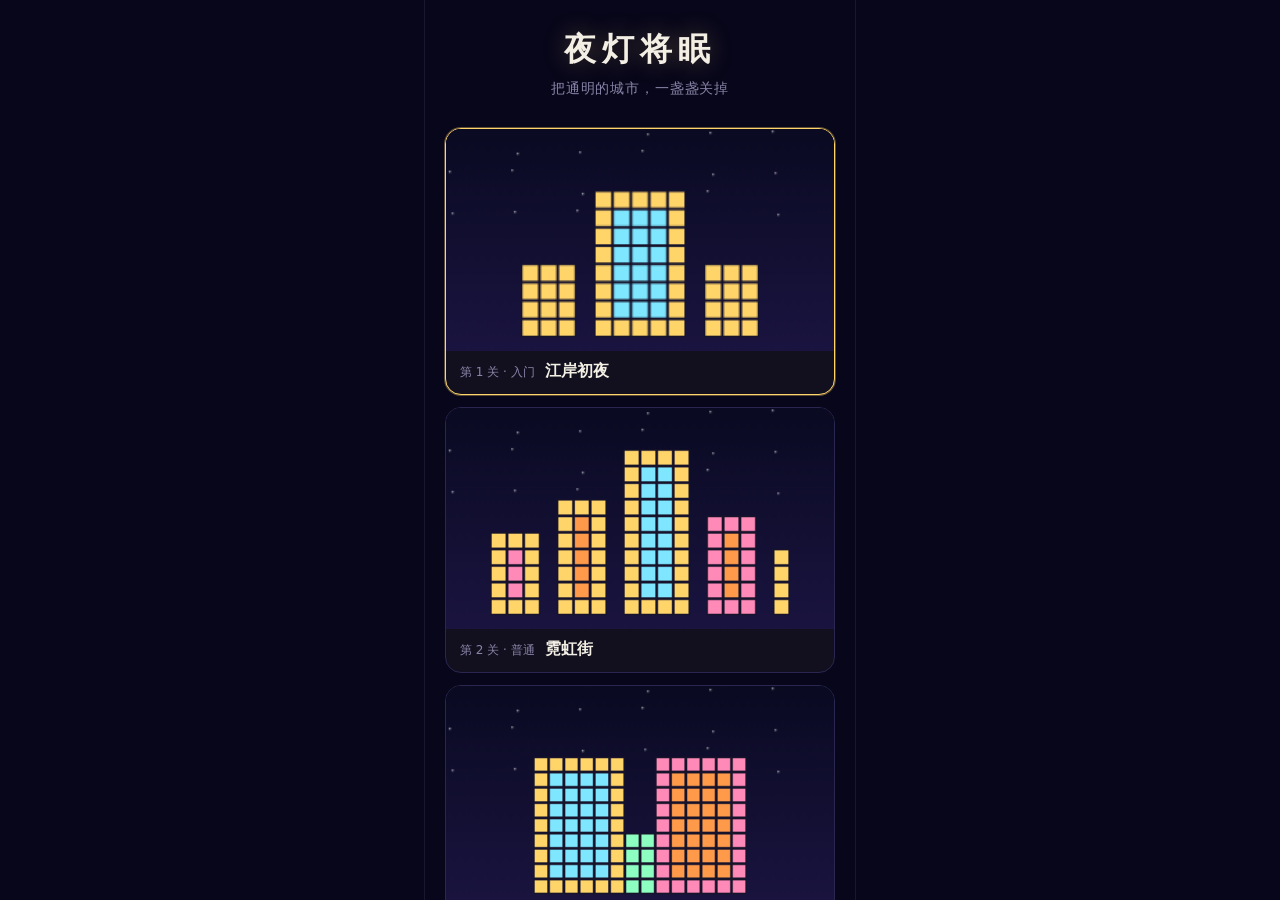
==== index.html @ f2e84b71 "feat: 夜灯将眠 H5 demo（5 关可解，自包含 index.html）" ====
<!DOCTYPE html>
<html lang="zh-CN">
<head>
  <meta charset="UTF-8" />
  <meta name="viewport" content="width=device-width, initial-scale=1, viewport-fit=cover, maximum-scale=1, user-scalable=no" />
  <meta name="apple-mobile-web-app-capable" content="yes" />
  <meta name="theme-color" content="#07061a" />
  <link rel="icon" href="data:image/svg+xml,%3Csvg xmlns='http://www.w3.org/2000/svg' viewBox='0 0 32 32'%3E%3Crect fill='%2307061a' width='32' height='32' rx='6'/%3E%3Ccircle cx='20' cy='12' r='7' fill='%23ffd56a'/%3E%3Ccircle cx='16' cy='10' r='6' fill='%2307061a'/%3E%3Crect x='8' y='20' width='3' height='3' fill='%23ffd56a'/%3E%3Crect x='13' y='20' width='3' height='3' fill='%237ee7ff'/%3E%3Crect x='18' y='20' width='3' height='3' fill='%23ff8ab8'/%3E%3C/svg%3E" />
  <title>夜灯将眠</title>
  <style>
:root {
  --bg: #07061a;
  --panel: #12101f;
  --line: #2c2750;
  --text: #f3efe4;
  --muted: #8a84a8;
  --ink: #140d08;
  --accent: #ffd56a;
  --danger: #ff6b8a;
  --ok: #8dffc1;
  --radius: 14px;
}
* { box-sizing: border-box; -webkit-tap-highlight-color: transparent; }
html, body {
  margin: 0; height: 100%; background: var(--bg); color: var(--text);
  font-family: "PingFang SC", "Hiragino Sans GB", "Noto Sans SC", "Microsoft YaHei", ui-rounded, system-ui, sans-serif;
  user-select: none; overflow: hidden;
}
button { font: inherit; color: inherit; }
button:focus, .box:focus { outline: none; }
#app {
  width: min(430px, 100%);
  height: 100%;
  height: 100dvh;
  margin: 0 auto;
  display: flex;
  flex-direction: column;
  position: relative;
  background: #07061a;
  box-shadow: 0 0 0 1px #1a1630;
}
#menu, #game { flex: 1; display: flex; flex-direction: column; min-height: 0; }
#menu[hidden], #game[hidden], [hidden] { display: none !important; }

/* menu */
#menu { overflow: auto; padding: 28px 20px 32px; }
.brand { text-align: center; margin-bottom: 8px; }
.brand h1 {
  font-size: 32px; letter-spacing: 0.18em; font-weight: 700; margin: 0 0 8px;
  text-shadow: 0 0 24px rgba(255, 213, 106, .28);
}
.brand p { margin: 0; color: var(--muted); font-size: 14px; letter-spacing: 0.06em; }
#levels { display: flex; flex-direction: column; gap: 12px; margin-top: 22px; }
.card {
  appearance: none; border: 1px solid #2a2650; background: #12101f;
  border-radius: 16px; padding: 0; overflow: hidden; cursor: pointer;
  text-align: left; display: block; width: 100%;
}
.card canvas { display: block; width: 100%; height: auto; background: #0a0a22; }
.card .meta { display: flex; align-items: baseline; gap: 10px; padding: 10px 14px 12px; }
.card .no { color: var(--muted); font-size: 12px; }
.card strong { font-size: 16px; font-weight: 650; }
.card .star { margin-left: auto; color: var(--accent); }
.card.start { border-color: #ffd56a; box-shadow: 0 0 0 1px rgba(255,213,106,.35); }
.card.done { border-color: #3a5a48; }

/* game hud */
.hud {
  display: flex; align-items: center; gap: 8px;
  padding: 10px 12px 6px;
  flex: 0 0 auto;
}
.hud .icon, .hud .tool {
  appearance: none; background: #1a1730; border: 1px solid var(--line);
  border-radius: 10px; width: 36px; height: 36px; cursor: pointer;
  display: grid; place-items: center; font-size: 16px;
}
.hud .titles { flex: 1; min-width: 0; }
#lvNo { display: block; font-size: 11px; color: var(--muted); letter-spacing: 0.04em; }
#lvName { display: block; font-size: 17px; font-weight: 700; }
.hud .stat {
  background: #1a1730; border: 1px solid var(--line); border-radius: 10px;
  padding: 4px 8px; text-align: right;
}
.hud .stat em { display: block; font-style: normal; font-size: 10px; color: var(--muted); }
#leftV { font-variant-numeric: tabular-nums; font-weight: 700; font-size: 16px; }

#stage { flex: 1; min-height: 0; position: relative; }
#board { display: block; width: 100%; height: 100%; }
#slots {
  position: absolute; left: 10px; right: 10px; bottom: 8px;
  display: grid; gap: 8px;
  pointer-events: none;
}
#toast {
  position: absolute; left: 50%; top: 10px; transform: translateX(-50%) translateY(-8px);
  background: #2a1630; color: #ffe8ee; border: 1px solid #6a3048;
  padding: 8px 14px; border-radius: 999px; font-size: 13px; opacity: 0;
  pointer-events: none; white-space: nowrap; max-width: 92%; overflow: hidden; text-overflow: ellipsis;
  transition: opacity .2s, transform .2s;
}
#toast.show { opacity: 1; transform: translateX(-50%) translateY(0); }
#toast.soft { background: #1a2030; border-color: #3a5070; color: #e8f0ff; }

#slots.pad { min-height: 0; }
.slot {
  height: 52px; border: 1.5px dashed #3a3560; border-radius: 10px;
  background: rgba(12, 10, 24, .7);
  display: grid; place-items: center;
}
.slot.full { border-style: solid; border-color: #4a4570; }
.slot.wait { border-color: #6a6080; }
.slot .box { width: 100%; height: 100%; border-radius: 9px; font-size: 20px; font-weight: 700; position: relative; }
.zz {
  position: absolute; right: 4px; top: 2px; font-size: 10px; font-style: normal;
  color: #3a2208; opacity: .7; font-weight: 700;
}

#tray {
  display: grid; grid-template-columns: repeat(4, 1fr); gap: 8px;
  padding: 6px 14px 8px;
}
.tcol { display: flex; flex-direction: column; gap: 7px; position: relative; }
.box {
  appearance: none; height: 46px; border-radius: 8px; border: 2px solid #140d08;
  cursor: pointer; font-weight: 800; font-size: 18px; letter-spacing: 0.5px;
  box-shadow: 0 2px 0 #140d08;
}
.box.back { opacity: .92; cursor: default; }
.box.point {
  outline: 3px solid #fff4c0; outline-offset: 3px;
  animation: pulse 1s ease-in-out infinite;
  position: relative; z-index: 3;
}
.box.point::after {
  content: ""; position: absolute; right: -18px; top: 50%; width: 28px; height: 28px;
  transform: translateY(-20%);
  background: url("data:image/svg+xml;utf8,<svg xmlns='http://www.w3.org/2000/svg' viewBox='0 0 32 32'><path fill='%23fff4c0' stroke='%23140d08' stroke-width='2' d='M8 2l4 14 3-2 6 12 4-2-6-12 5-1z'/></svg>") center/contain no-repeat;
  pointer-events: none;
}
@keyframes pulse { 50% { outline-color: rgba(255,244,192,.35); } }
.more { text-align: center; font-size: 11px; color: var(--muted); margin-top: -2px; }

#coach {
  position: absolute; left: 16px; right: 16px; bottom: 72px;
  z-index: 5; pointer-events: auto;
}
#coach .bubble {
  background: #fff8e8; color: #2a1a10; border-radius: 14px;
  padding: 12px 14px; font-size: 14px; line-height: 1.5;
  box-shadow: 0 8px 24px rgba(0,0,0,.35);
}
#coach .bubble b { color: #9a3a10; }
#coach .next { margin-top: 4px; font-size: 12px; color: #8a6a50; }

/* overlays */
.modal {
  position: absolute; inset: 0; background: rgba(6, 5, 16, .62);
  display: grid; place-items: center; z-index: 20; padding: 20px;
}
.panel {
  width: min(340px, 100%); background: #161326; border: 1px solid #3a3560;
  border-radius: 18px; padding: 22px 18px 16px; text-align: center;
  box-shadow: 0 20px 60px rgba(0,0,0,.45);
}
.panel .en { font-size: 11px; letter-spacing: 0.22em; color: var(--muted); }
.panel h2 { margin: 6px 0 8px; font-size: 28px; font-weight: 750; }
#winBox h2 { font-size: 40px; letter-spacing: 0.28em; text-shadow: 0 0 28px rgba(255,213,106,.45); }
.panel p { margin: 0 0 16px; color: var(--muted); font-size: 13px; line-height: 1.55; }
.row { display: flex; flex-wrap: wrap; gap: 8px; justify-content: center; }
.btn {
  appearance: none; border: 0; border-radius: 12px; padding: 10px 14px;
  background: #2a2650; cursor: pointer; font-weight: 650; font-size: 14px;
}
.btn.primary { background: var(--accent); color: #2a1a08; min-width: 100%; }
.btn.ghost { background: transparent; border: 1px solid #3a3560; }
.btn.danger { background: #3a2030; }
.note { margin-top: 10px; font-size: 11px; color: var(--muted); line-height: 1.4; }

#adBox .panel { background: #0c0b18; }
#adSec { font-size: 48px; font-weight: 800; color: var(--accent); margin: 8px 0; }

@media (max-height: 700px) {
  .box { height: 40px; font-size: 16px; }
  .slot { height: 46px; }
  .brand h1 { font-size: 26px; }
}

  </style>
</head>
<body>
  <div id="app">
    <section id="menu">
      <div class="brand">
        <h1>夜灯将眠</h1>
        <p>把通明的城市，一盏盏关掉</p>
      </div>
      <div id="levels"></div>
    </section>

    <section id="game" hidden>
      <div class="hud">
        <button class="icon" id="backBtn" aria-label="返回">←</button>
        <div class="titles"><span id="lvNo"></span><span id="lvName"></span></div>
        <div class="stat"><em>剩余</em><span id="leftV">0</span></div>
        <button class="tool" id="speedBtn" type="button">▶ 1×</button>
        <button class="tool" id="soundBtn" type="button">♪</button>
      </div>
      <div id="stage">
        <canvas id="board"></canvas>
        <div id="toast"></div>
        <div id="slots"></div>
        <div id="coach" hidden></div>
      </div>
      <div id="tray"></div>

      <div id="loseBox" class="modal" hidden>
        <div class="panel">
          <div class="en">GRID OVERLOAD</div>
          <h2 style="color:#ff6b8a">电网过载了</h2>
          <p>电闸里的颜色都还没露出来，小电工无处下手。</p>
          <button class="btn primary" id="loseRw" type="button">◀ 时光倒流</button>
          <div class="row" style="margin-top:8px">
            <button class="btn ghost" id="loseMenu" type="button">菜单</button>
            <button class="btn" id="loseRetry" type="button">重新开始</button>
            <button class="btn" id="loseAd" type="button">看广告加一个槽</button>
          </div>
          <div class="note">时光倒流会退回最近几步，每关一次。广告是演示用的倒计时，不会真的播放。</div>
        </div>
      </div>

      <div id="winBox" class="modal" hidden>
        <div class="panel">
          <div class="en">CITY ASLEEP</div>
          <h2 id="winTitle">晚安</h2>
          <p id="winSub">城市已入睡</p>
          <div class="row">
            <button class="btn ghost" id="winMenu" type="button">菜单</button>
            <button class="btn" id="winRetry" type="button">再关一次</button>
            <button class="btn primary" id="winNext" type="button" style="min-width:0;flex:1">下一关</button>
          </div>
        </div>
      </div>

      <div id="adBox" class="modal" hidden>
        <div class="panel">
          <div class="en">SIMULATED AD</div>
          <h2>模拟广告</h2>
          <p>这是演示用的倒计时，不是真广告。</p>
          <div id="adSec">5</div>
          <button class="btn ghost" id="adSkip" type="button">跳过并获得槽位</button>
        </div>
      </div>
    </section>
  </div>
  <script id="core">
// Shared puzzle core for 夜灯将眠 — used by verify.mjs and inlined into index.html
(function (root) {
  const COLORS = [
    { id: "amber", fill: "#ffd56a", glow: "#ffbe3a", ink: "#3a2208", name: "暖黄" },
    { id: "pink", fill: "#ff8ab8", glow: "#ff5e9a", ink: "#4a1028", name: "粉" },
    { id: "cyan", fill: "#7ee7ff", glow: "#3ad4ff", ink: "#073044", name: "青" },
    { id: "orange", fill: "#ff9a4a", glow: "#ff7a1a", ink: "#3a1a00", name: "橙" },
    { id: "mint", fill: "#8dffc1", glow: "#3dff9a", ink: "#06301c", name: "薄荷" },
    { id: "lavender", fill: "#c9a6ff", glow: "#a87cff", ink: "#2a1050", name: "紫" },
  ];

  const DIRS = [[1, 0], [-1, 0], [0, 1], [0, -1]];

  function emptyGrid(W, H) {
    return Array.from({ length: H }, () => Array.from({ length: W }, () => null));
  }

  function cloneGrid(g) {
    return g.map((row) => row.map((c) => (c ? { ...c } : null)));
  }

  function cloneCols(cols) {
    return cols.map((col) => col.map((t) => ({ ...t })));
  }

  function cloneSlots(slots) {
    return slots.map((s) => (s ? { ...s } : null));
  }

  // Windows sit in a rectangle. y0 is the top row, x0 left.
  // border/fill are color indices; fill may be null for solid border color.
  // lock: building id string. key: this window unlocks that id when turned off.
  function stampBuilding(g, x0, y0, w, h, opt) {
    const border = opt.border;
    const fill = opt.fill == null ? border : opt.fill;
    const lock = opt.lock || null;
    const key = opt.key || null;
    const keyAt = opt.keyAt || null;
    for (let y = y0; y < y0 + h; y++) {
      for (let x = x0; x < x0 + w; x++) {
        const edge = x === x0 || x === x0 + w - 1 || y === y0 || y === y0 + h - 1;
        let c = edge ? border : fill;
        if (opt.pattern && opt.pattern[y - y0] && opt.pattern[y - y0][x - x0] != null) {
          c = opt.pattern[y - y0][x - x0];
        }
        const cell = { c, on: true };
        if (lock) cell.lock = lock;
        if (keyAt && keyAt[0] === x && keyAt[1] === y && key) cell.key = key;
        g[y][x] = cell;
      }
    }
    if (key && keyAt == null) {
      // default: a border cell that is not a corner, mid-top if possible
      const kx = x0 + (w >> 1);
      const ky = y0;
      if (g[ky][kx]) {
        g[ky][kx].key = key;
        g[ky][kx].c = opt.keyColor != null ? opt.keyColor : g[ky][kx].c;
      }
    }
  }

  function countOn(grid) {
    const n = {};
    let total = 0;
    for (const row of grid) {
      for (const c of row) {
        if (c && c.on) {
          n[c.c] = (n[c.c] || 0) + 1;
          total++;
        }
      }
    }
    return { n, total };
  }

  function isOpen(grid, x, y) {
    const H = grid.length, W = grid[0].length;
    if (x < 0 || y < 0 || x >= W || y >= H) return true; // outside = sky
    const c = grid[y][x];
    if (!c) return true; // sky
    if (c.on) return false;
    return true; // already off window, path opens
  }

  function isReachable(grid, x, y, unlocked) {
    const cell = grid[y][x];
    if (!cell || !cell.on) return false;
    if (cell.lock && !(unlocked && unlocked[cell.lock])) return false;
    for (const [dx, dy] of DIRS) {
      if (isOpen(grid, x + dx, y + dy)) return true;
    }
    return false;
  }

  function findTarget(grid, color, unlocked) {
    const H = grid.length, W = grid[0].length;
    let best = null;
    for (let y = 0; y < H; y++) {
      for (let x = 0; x < W; x++) {
        const cell = grid[y][x];
        if (!cell || !cell.on || cell.c !== color) continue;
        if (!isReachable(grid, x, y, unlocked)) continue;
        const isKey = !!cell.key;
        if (
          !best ||
          (isKey && !best.key) ||
          (isKey === !!best.key && (y < best.y || (y === best.y && x < best.x)))
        ) {
          best = { x, y, key: isKey };
        }
      }
    }
    return best;
  }

  function turnOff(grid, t, unlocked) {
    const cell = grid[t.y][t.x];
    cell.on = false;
    if (cell.key) unlocked[cell.key] = true;
  }

  // Process all slots until none can work. Deterministic.
  function saturate(grid, slots, unlocked) {
    let guard = 0;
    while (guard++ < 4000) {
      let did = false;
      for (let i = 0; i < slots.length; i++) {
        const s = slots[i];
        if (!s || s.n <= 0) continue;
        const t = findTarget(grid, s.c, unlocked);
        if (!t) continue;
        turnOff(grid, t, unlocked);
        s.n--;
        did = true;
      }
      if (!did) break;
    }
    for (let i = 0; i < slots.length; i++) {
      if (slots[i] && slots[i].n <= 0) slots[i] = null;
    }
  }

  function leftCount(grid) {
    let n = 0;
    for (const row of grid) for (const c of row) if (c && c.on) n++;
    return n;
  }

  function canTake(cols, ci) {
    return cols[ci] && cols[ci].length > 0;
  }

  function place(cols, slots, ci, slotCount) {
    if (!canTake(cols, ci)) return false;
    let si = -1;
    for (let i = 0; i < slotCount; i++) if (!slots[i]) { si = i; break; }
    if (si < 0) return false;
    const t = cols[ci].shift();
    slots[si] = { c: t.c, n: t.n, hidden: !!t.hidden, id: t.id };
    return true;
  }

  function frontsUseful(grid, cols, unlocked) {
    const out = [];
    for (let i = 0; i < cols.length; i++) {
      const t = cols[i][0];
      if (t && findTarget(grid, t.c, unlocked)) out.push(i);
    }
    return out;
  }

  function isWon(grid) { return leftCount(grid) === 0; }

  function isLost(grid, cols, slots, slotCount, unlocked) {
    if (isWon(grid)) return false;
    if (slots.some((s) => s && s.n > 0 && findTarget(grid, s.c, unlocked))) return false;
    const free = slots.slice(0, slotCount).filter((s) => !s).length;
    if (free === 0) return true;
    // free slot but no front ticket? also lost
    const anyFront = cols.some((c) => c.length);
    return !anyFront;
  }

  function stateKey(grid, cols, slots, unlocked) {
    let lights = "";
    for (const row of grid) for (const c of row) lights += c && c.on ? "1" : "0";
    const cs = cols.map((col) => col.map((t) => t.c + ":" + t.n).join(",")).join("|");
    const ss = slots.map((s) => (s ? s.c + ":" + s.n : "-")).join(",");
    const uk = Object.keys(unlocked).filter((k) => unlocked[k]).sort().join(",");
    return lights + "#" + cs + "#" + ss + "#" + uk;
  }

  // Returns {ok, path: column indices} or {ok:false}
  function solve(level, slotCount) {
    const grid0 = cloneGrid(level.grid);
    const cols0 = cloneCols(level.cols);
    const slots0 = Array(slotCount).fill(null);
    const unlocked0 = { ...(level.unlocked || {}) };
    const seen = new Set();
    let found = null;
    const maxVisits = 200000;
    let visits = 0;

    function dfs(grid, cols, slots, unlocked, path) {
      if (found) return;
      if (++visits > maxVisits) return;
      saturate(grid, slots, unlocked);
      if (isWon(grid)) { found = path.slice(); return; }
      if (isLost(grid, cols, slots, slotCount, unlocked)) return;
      const key = stateKey(grid, cols, slots, unlocked);
      if (seen.has(key)) return;
      seen.add(key);

      // Prefer useful fronts first, then others (for faster win)
      const order = [];
      for (let i = 0; i < cols.length; i++) if (cols[i].length) order.push(i);
      order.sort((a, b) => {
        const ua = findTarget(grid, cols[a][0].c, unlocked) ? 0 : 1;
        const ub = findTarget(grid, cols[b][0].c, unlocked) ? 0 : 1;
        return ua - ub;
      });
      for (const i of order) {
        const g2 = cloneGrid(grid);
        const c2 = cloneCols(cols);
        const s2 = cloneSlots(slots);
        const u2 = { ...unlocked };
        if (!place(c2, s2, i, slotCount)) continue;
        dfs(g2, c2, s2, u2, path.concat(i));
        if (found) return;
      }
    }

    dfs(grid0, cols0, slots0, unlocked0, []);
    return { ok: !!found, path: found || [], visits, left: leftCount(grid0) };
  }

  function ticketSumsOk(level) {
    const { n } = countOn(level.grid);
    const got = {};
    for (const col of level.cols) for (const t of col) got[t.c] = (got[t.c] || 0) + t.n;
    const keys = new Set([...Object.keys(n), ...Object.keys(got)]);
    for (const k of keys) if ((n[k] || 0) !== (got[k] || 0)) return { ok: false, n, got };
    return { ok: true, n, got };
  }

  // ----- level builders -----
  let _tid = 1;
  function T(c, n, extra) { return { c, n, id: _tid++, ...(extra || {}) }; }

  function level(def) {
    const g = emptyGrid(def.W, def.H);
    for (const b of def.buildings) stampBuilding(g, b.x, b.y, b.w, b.h, b);
    return {
      id: def.id,
      name: def.name,
      hint: def.hint,
      tier: def.tier,
      W: def.W,
      H: def.H,
      grid: g,
      cols: def.cols,
      unlocked: def.unlocked || {},
      coach: def.coach || false,
      mechanic: def.mechanic || null,
    };
  }

  const LEVELS = [];

  // L1 江岸初夜 — yellow shell, cyan core. Teach edges-in.
  LEVELS.push(level({
    id: "river",
    name: "江岸初夜",
    tier: "入门",
    hint: "从外层的暖黄开始关，里面的青灯才会露出来。",
    coach: true,
    W: 15, H: 10,
    buildings: [
      { x: 1, y: 6, w: 3, h: 4, border: 0, fill: 0 },
      { x: 5, y: 2, w: 5, h: 8, border: 0, fill: 2 },
      { x: 11, y: 6, w: 3, h: 4, border: 0, fill: 0 },
    ],
    cols: [
      [T(0, 16)],
      [T(2, 18)],
      [T(0, 16)],
      [T(0, 14)],
    ],
  }));

  // L2 霓虹街 — 4 colors, 5 buildings, mid layer
  LEVELS.push(level({
    id: "neon",
    name: "霓虹街",
    tier: "普通",
    hint: "颜色更多了，先看哪些灯已经贴着夜空。",
    W: 18, H: 11,
    buildings: [
      { x: 0, y: 6, w: 3, h: 5, border: 0, fill: 1 },
      { x: 4, y: 4, w: 3, h: 7, border: 0, fill: 3 },
      { x: 8, y: 1, w: 4, h: 10, border: 0, fill: 2 },
      { x: 13, y: 5, w: 3, h: 6, border: 1, fill: 3 },
      { x: 17, y: 7, w: 1, h: 4, border: 0, fill: 0 }, // slim tower 1 col
    ],
    // will fill cols after counting — placeholder, replaced below if needed
    cols: null,
  }));

  // L3 双子塔 — 5 colors, tighter, useful tickets often behind
  LEVELS.push(level({
    id: "twins",
    name: "双子塔",
    tier: "普通",
    hint: "最前排有暂时关不到的颜色，先看清后排再点。",
    W: 16, H: 12,
    buildings: [
      { x: 1, y: 3, w: 6, h: 9, border: 0, fill: 2 },
      { x: 9, y: 3, w: 6, h: 9, border: 1, fill: 3 },
      { x: 7, y: 8, w: 2, h: 4, border: 4, fill: 4 }, // low connector mint
    ],
    cols: null,
  }));

  // L4 迷雾橱窗 — hidden tickets
  LEVELS.push(level({
    id: "mist",
    name: "迷雾橱窗",
    tier: "困难",
    hint: "问号工单要到点下去才会现形，先数一数画上还剩什么颜色。",
    mechanic: "hidden",
    W: 17, H: 11,
    buildings: [
      { x: 1, y: 5, w: 4, h: 6, border: 0, fill: 5 },
      { x: 6, y: 2, w: 5, h: 9, border: 2, fill: 1 },
      { x: 12, y: 4, w: 4, h: 7, border: 0, fill: 3 },
    ],
    cols: null,
  }));

  // L5 锁上的顶楼 — locked penthouse, key on left
  LEVELS.push(level({
    id: "lock",
    name: "锁上的顶楼",
    tier: "困难",
    hint: "右边顶楼还锁着。先把左边楼顶的钥匙灯关掉。",
    mechanic: "lock",
    W: 17, H: 12,
    buildings: [
      { x: 1, y: 4, w: 5, h: 8, border: 0, fill: 2, key: "penthouse", keyColor: 0 },
      { x: 7, y: 7, w: 3, h: 5, border: 4, fill: 4 },
      { x: 11, y: 2, w: 5, h: 10, border: 1, fill: 3, lock: "penthouse" },
    ],
    cols: null,
    unlocked: {},
  }));

  function autoCols(level, plan) {
    // plan: array of 4 columns, each a list of {c, n, hidden?}
    level.cols = plan.map((col) => col.map((t) => T(t.c, t.n, t.hidden ? { hidden: true } : {})));
  }

  // Fill trays to match counts. Hand-authored after we print counts if needed.
  // We'll compute and assign below in initPlans().

  function splitCounts(counts, layout) {
    // layout: [[c,c,...], ...] meaning column color sequence; sizes computed by taking from remaining
    // Better: explicit. This is just helper.
  }

  function makeEvenTickets(color, total, parts) {
    const arr = [];
    let left = total;
    for (let i = 0; i < parts.length; i++) {
      const n = i === parts.length - 1 ? left : parts[i];
      arr.push({ c: color, n });
      left -= n;
    }
    return arr;
  }

  function applyPlans() {
    // L1 is already set; verify sums.
    // L2 counts — assign after looking at countOn. We'll set in a second pass from this function
    // that uses countOn of each built grid.

    // Helper: take color totals and a recipe of tickets per column (list of color ids).
    // Distribute each color's total across tickets of that color in order, almost evenly.
    function assign(level, recipe, hiddenSet) {
      hiddenSet = hiddenSet || new Set();
      const { n } = countOn(level.grid);
      const need = {};
      for (const col of recipe) for (const c of col) need[c] = (need[c] || 0) + 1;
      const piles = {};
      for (const [cs, total] of Object.entries(n)) {
        const c = +cs;
        const k = need[c] || 0;
        piles[c] = [];
        if (k === 0 && total > 0) throw new Error(level.id + " color " + c + " has " + total + " lights but no tickets");
        if (k === 0) continue;
        const base = Math.floor(total / k);
        let rem = total - base * k;
        for (let i = 0; i < k; i++) {
          const v = base + (rem > 0 ? 1 : 0);
          if (rem > 0) rem--;
          piles[c].push(v);
        }
      }
      for (const c of Object.keys(need)) {
        if (!n[+c]) throw new Error(level.id + " ticket color " + c + " has no lights");
      }
      level.cols = recipe.map((col, ci) =>
        col.map((c, ri) => {
          const n1 = piles[c].shift();
          const hidden = hiddenSet.has(ci + ":" + ri) || hiddenSet.has("c" + c);
          return T(c, n1, hidden ? { hidden: true } : {});
        })
      );
    }

    // L2 recipe: fronts mostly outer amber, some inner in back
    assign(LEVELS[1], [
      [0, 1],
      [3, 2],
      [0, 2],
      [1, 3],
    ]);

    // L3: fronts include buried colors (cyan, orange insides) — pressure
    assign(LEVELS[2], [
      [2, 0, 0],
      [3, 1, 1],
      [4, 0],
      [2, 3, 4],
    ]);

    // L4 hidden some tickets
    assign(LEVELS[3], [
      [0, 5],
      [2, 1],
      [0, 3],
      [1, 3],
    ], new Set(["0:1", "1:1", "3:0"])); // back-ish and one front hidden

    // L5
    assign(LEVELS[4], [
      [0, 2],
      [4, 3],
      [1, 3],
      [2, 1, 4],
    ]);
  }

  applyPlans();

  const api = {
    COLORS, LEVELS, emptyGrid, cloneGrid, cloneCols, cloneSlots,
    stampBuilding, countOn, isOpen, isReachable, findTarget, turnOff,
    saturate, leftCount, canTake, place, frontsUseful, isWon, isLost, solve,
    ticketSumsOk, T,
  };
  if (typeof module !== "undefined" && module.exports) module.exports = api;
  root.NightCore = api;
})(typeof globalThis !== "undefined" ? globalThis : this);

  </script>
  <script>
/* 夜灯将眠 — game shell. Depends on NightCore. */
(function () {
  const C = window.NightCore;
  const $ = (s, r) => (r || document).querySelector(s);
  const $$ = (s, r) => [...(r || document).querySelectorAll(s)];

  const SLOT_N = 5;
  const TICK = 1 / 60;

  let screen = "menu";
  let li = 0;
  let LV = null;
  let grid = null;
  let cols = null;
  let slots = [];
  let unlocked = {};
  let slotCount = SLOT_N;
  let over = false;
  let won = false;
  let paused = false;
  let speed = 1;
  let muted = false;
  let history = [];
  let usedRewind = false;
  let workers = [];
  let parts = [];
  let stars = [];
  let toastT = 0;
  let toastMsg = "";
  let coach = null;
  let playTime = 0;
  let startTotal = 0;
  let geo = null;
  let acc = 0;
  let lastT = 0;
  let solutions = [];
  let cleared = {};
  let adFor = null;
  let adLeft = 0;
  let winTimer = 0;

  const board = $("#board");
  const ctx = board.getContext("2d");

  /* ---------- audio ---------- */
  let AC = null;
  function ac() {
    if (!AC) AC = new (window.AudioContext || window.webkitAudioContext)();
    if (AC.state === "suspended") AC.resume();
    return AC;
  }
  function beep(freq, dur, type, vol, delay, slide) {
    if (muted) return;
    try {
      const a = ac();
      const t0 = a.currentTime + (delay || 0);
      const o = a.createOscillator();
      const g = a.createGain();
      o.type = type || "square";
      o.frequency.setValueAtTime(freq, t0);
      if (slide) o.frequency.exponentialRampToValueAtTime(Math.max(40, slide), t0 + dur);
      g.gain.setValueAtTime(0.0001, t0);
      g.gain.exponentialRampToValueAtTime(vol || 0.06, t0 + 0.012);
      g.gain.exponentialRampToValueAtTime(0.0001, t0 + dur);
      o.connect(g);
      g.connect(a.destination);
      o.start(t0);
      o.stop(t0 + dur + 0.02);
    } catch (e) {}
  }
  function noise(dur, vol, delay) {
    if (muted) return;
    try {
      const a = ac();
      const t0 = a.currentTime + (delay || 0);
      const n = a.sampleRate * dur;
      const buf = a.createBuffer(1, n, a.sampleRate);
      const d = buf.getChannelData(0);
      for (let i = 0; i < n; i++) d[i] = (Math.random() * 2 - 1) * (1 - i / n);
      const s = a.createBufferSource();
      s.buffer = buf;
      const g = a.createGain();
      const f = a.createBiquadFilter();
      f.type = "highpass";
      f.frequency.value = 1800;
      g.gain.setValueAtTime(vol || 0.04, t0);
      g.gain.exponentialRampToValueAtTime(0.0001, t0 + dur);
      s.connect(f);
      f.connect(g);
      g.connect(a.destination);
      s.start(t0);
      s.stop(t0 + dur + 0.02);
    } catch (e) {}
  }
  const SFX = {
    tap: () => beep(720, 0.05, "triangle", 0.05),
    seat: () => { beep(660, 0.06, "triangle", 0.05); beep(880, 0.08, "triangle", 0.04, 0.06); },
    spark: () => { noise(0.07, 0.05); beep(1400, 0.05, "square", 0.03); },
    off: () => beep(520, 0.09, "sine", 0.04, 0, 180),
    pop: () => { beep(990, 0.08, "sine", 0.04); beep(1320, 0.1, "sine", 0.035, 0.06); },
    wait: () => beep(180, 0.12, "square", 0.04),
    lose: () => { beep(220, 0.25, "triangle", 0.06, 0, 90); beep(140, 0.35, "triangle", 0.05, 0.12, 70); },
    win: () => { [523, 659, 784, 1046].forEach((f, i) => beep(f, 0.28, "sine", 0.05, i * 0.14)); },
    unlock: () => { beep(880, 0.1, "triangle", 0.05); beep(1320, 0.16, "triangle", 0.05, 0.08); },
    toast: () => beep(400, 0.08, "square", 0.03),
  };

  /* ---------- stars ---------- */
  function seedStars() {
    stars = Array.from({ length: 56 }, (_, i) => ({
      x: Math.random(),
      y: Math.random() * 0.62,
      r: 0.5 + Math.random() * 1.6,
      p: Math.random() * Math.PI * 2,
      s: 0.6 + Math.random() * 1.8,
      b: 0.4 + Math.random() * 0.6,
    }));
  }

  /* ---------- layout ---------- */
  function resize() {
    const wrap = $("#stage");
    const w = wrap.clientWidth;
    const h = wrap.clientHeight;
    const dpr = Math.min(2.5, window.devicePixelRatio || 1);
    board.width = Math.max(1, w * dpr);
    board.height = Math.max(1, h * dpr);
    board.style.width = w + "px";
    board.style.height = h + "px";
    ctx.setTransform(dpr, 0, 0, dpr, 0, 0);
    layout(w, h);
  }

  function layout(w, h) {
    if (!LV) { geo = { w, h }; return; }
    const slotBand = 68;
    const streetY = h - slotBand;
    const sky = Math.max(64, h * 0.12);
    const cityH = Math.max(80, streetY - sky - 6);
    const cs = Math.max(10, Math.min((w - 12) / LV.W, cityH / LV.H));
    const ox = (w - cs * LV.W) / 2;
    const oy = streetY - 6 - cs * LV.H;
    geo = { w, h, cs, ox, oy, sky, street: slotBand, streetY };
  }

  function cellXY(x, y) {
    return { x: geo.ox + (x + 0.5) * geo.cs, y: geo.oy + (y + 0.5) * geo.cs };
  }

  function slotPt(i) {
    const el = $$("#slots .slot")[i];
    if (!el || !geo) return { x: geo.w * (i + 0.5) / slotCount, y: geo.h - 8 };
    const r = el.getBoundingClientRect();
    const b = board.getBoundingClientRect();
    return { x: r.left + r.width / 2 - b.left, y: r.top - b.top + 6 };
  }

  function trayPt(ci, k) {
    const btn = $(`.tcol[data-c="${ci}"] .box[data-k="${k}"]`);
    if (!btn) return { x: 0, y: 0 };
    const r = btn.getBoundingClientRect();
    return { x: r.left + r.width / 2, y: r.top + r.height / 2, w: r.width, h: r.height };
  }

  /* ---------- flow ---------- */
  function openMenu() {
    screen = "menu";
    LV = null;
    $("#game").hidden = true;
    $("#menu").hidden = false;
    renderMenu();
  }

  function renderMenu() {
    const box = $("#levels");
    box.innerHTML = "";
    C.LEVELS.forEach((L, i) => {
      const b = document.createElement("button");
      b.className = "card" + (cleared[i] ? " done" : "") + (i === 0 ? " start" : "");
      b.type = "button";
      const cv = document.createElement("canvas");
      cv.width = 280;
      cv.height = 160;
      drawThumb(cv, L);
      const meta = document.createElement("div");
      meta.className = "meta";
      meta.innerHTML = `<span class="no">第 ${i + 1} 关 · ${L.tier}</span><strong>${L.name}</strong>`;
      if (cleared[i]) meta.innerHTML += `<span class="star">★</span>`;
      b.append(cv, meta);
      b.onclick = () => openLevel(i);
      box.appendChild(b);
    });
  }

  function drawThumb(cv, L) {
    const c = cv.getContext("2d");
    const W = cv.width, H = cv.height;
    const g = c.createLinearGradient(0, 0, 0, H);
    g.addColorStop(0, "#0a0a22");
    g.addColorStop(1, "#1a1440");
    c.fillStyle = g;
    c.fillRect(0, 0, W, H);
    // mini stars
    c.fillStyle = "rgba(255,255,255,.55)";
    for (let i = 0; i < 18; i++) {
      const x = (i * 47) % W, y = (i * 29) % (H * 0.45);
      c.fillRect(x, y, 1.4, 1.4);
    }
    const cs = Math.min((W - 16) / L.W, (H - 28) / L.H);
    const ox = (W - cs * L.W) / 2, oy = 18 + (H - 28 - cs * L.H);
    for (let y = 0; y < L.H; y++) {
      for (let x = 0; x < L.W; x++) {
        const cell = L.grid[y][x];
        if (!cell) continue;
        const px = ox + x * cs, py = oy + y * cs;
        c.fillStyle = "#16132a";
        c.fillRect(px, py, cs, cs);
        if (cell.on) {
          c.fillStyle = C.COLORS[cell.c].fill;
          c.fillRect(px + 1, py + 1, Math.max(1, cs - 2), Math.max(1, cs - 2));
        }
      }
    }
  }

  function openLevel(i) {
    try { ac(); } catch (e) {}
    li = i;
    screen = "game";
    $("#menu").hidden = true;
    $("#game").hidden = false;
    loadLevel(i);
  }

  function loadLevel(i) {
    const src = C.LEVELS[i];
    LV = src;
    grid = C.cloneGrid(src.grid);
    cols = C.cloneCols(src.cols);
    slots = Array(SLOT_N).fill(null);
    unlocked = { ...(src.unlocked || {}) };
    slotCount = SLOT_N;
    over = false;
    won = false;
    paused = false;
    history = [];
    usedRewind = false;
    workers = [];
    parts = [];
    playTime = 0;
    startTotal = C.leftCount(grid);
    coach = null;
    winTimer = 0;
    $("#loseBox").hidden = true;
    $("#winBox").hidden = true;
    $("#adBox").hidden = true;
    $("#coach").hidden = true;
    renderSlots();
    renderTray();
    updateHud();
    resize();
    if (src.coach) startCoach();
    else toast(src.hint, true);
  }

  function snapshot() {
    return {
      grid: C.cloneGrid(grid),
      cols: C.cloneCols(cols),
      slots: C.cloneSlots(slots),
      unlocked: { ...unlocked },
      slotCount,
    };
  }
  function restore(s) {
    grid = C.cloneGrid(s.grid);
    cols = C.cloneCols(s.cols);
    slots = C.cloneSlots(s.slots);
    unlocked = { ...s.unlocked };
    slotCount = s.slotCount;
    workers = [];
    parts = [];
    over = false;
    won = false;
    paused = false;
    $("#loseBox").hidden = true;
    renderSlots();
    renderTray();
    updateHud();
    resize();
  }

  function startCoach() {
    coach = { i: 0, wait: 0 };
    showCoach();
  }
  function coachPick() {
    const u = C.frontsUseful(grid, cols, unlocked);
    return u.length ? u[0] : 0;
  }
  function showCoach() {
    const el = $("#coach");
    if (!coach || over || won) { el.hidden = true; return; }
    const steps = [
      { k: "tap", html: "点<b>最前排</b>的工单，派出同色的小电工" },
      { k: "read", html: "小电工只会关<b>露在外面</b>的灯，从外往里、从上往下" },
      { k: "read", html: "电闸只有 <b>5</b> 个槽。关不到的颜色会占着，<b>全堵住就电网过载了</b>" },
    ];
    const s = steps[coach.i];
    if (!s) { el.hidden = true; coach = null; toast("把整座城的灯关完就过关，晚安。", true); return; }
    el.hidden = false;
    el.innerHTML = `<div class="bubble">${s.html}${s.k === "read" ? '<div class="next">点一下继续</div>' : ""}</div>`;
    $$(".box").forEach((b) => b.classList.remove("point"));
    if (s.k === "tap") {
      const ci = coachPick();
      const btn = $(`.tcol[data-c="${ci}"] .box[data-k="0"]`);
      if (btn) btn.classList.add("point");
    }
  }
  function coachNext() {
    if (!coach) return;
    coach.i++;
    showCoach();
  }
  function coachBlocks(ci) {
    if (!coach) return false;
    const steps = ["tap", "read", "read"];
    const k = steps[coach.i];
    if (!k || k === "read") return k === "read";
    return ci !== coachPick();
  }

  /* ---------- hud / tray / slots ---------- */
  function updateHud() {
    $("#lvNo").textContent = `第${li + 1}关 · ${LV.tier}`;
    $("#lvName").textContent = LV.name;
    $("#leftV").textContent = C.leftCount(grid);
    $("#speedBtn").textContent = speed === 1 ? "▶ 1×" : speed === 2 ? "▶ 2×" : "▶ 3×";
    $("#soundBtn").textContent = muted ? "×" : "♪";
  }

  function renderSlots() {
    const bar = $("#slots");
    bar.style.gridTemplateColumns = `repeat(${slotCount}, 1fr)`;
    bar.innerHTML = "";
    for (let i = 0; i < slotCount; i++) {
      const d = document.createElement("div");
      d.className = "slot" + (slots[i] ? " full" : "") + (slots[i] && slots[i]._wait ? " wait" : "");
      if (slots[i]) {
        const col = C.COLORS[slots[i].c];
        d.innerHTML = `<button class="box in" style="background:${col.fill};color:${col.ink}">${slots[i].n}${slots[i]._wait ? '<i class="zz">zz</i>' : ""}</button>`;
      }
      bar.appendChild(d);
    }
  }

  function renderTray() {
    const tr = $("#tray");
    tr.innerHTML = "";
    cols.forEach((col, ci) => {
      const d = document.createElement("div");
      d.className = "tcol";
      d.dataset.c = ci;
      const vis = col.slice(0, 3);
      vis.forEach((t, k) => {
        const colr = C.COLORS[t.c];
        const btn = document.createElement("button");
        btn.type = "button";
        btn.className = "box" + (t.hidden && k !== 0 && false ? " hid" : "");
        const hidden = !!t.hidden;
        btn.style.background = hidden ? "#3a3558" : colr.fill;
        btn.style.color = hidden ? "#dcd6ff" : colr.ink;
        btn.dataset.k = k;
        btn.textContent = hidden ? "?" : String(t.n);
        if (k === 0 || /* hand not implemented */ false) {
          btn.onclick = () => tapBox(ci, k);
        } else {
          btn.tabIndex = -1;
          btn.classList.add("back");
        }
        d.appendChild(btn);
      });
      if (col.length > 3) {
        const m = document.createElement("div");
        m.className = "more";
        m.textContent = "+" + (col.length - 3);
        d.appendChild(m);
      }
      tr.appendChild(d);
    });
    if (coach) showCoach();
  }

  function toast(msg, soft) {
    toastMsg = msg;
    toastT = soft ? 2.2 : 1.6;
    const el = $("#toast");
    el.textContent = msg;
    el.classList.add("show");
    el.classList.toggle("soft", !!soft);
    if (!soft) SFX.toast();
  }

  /* ---------- interaction ---------- */
  function tapBox(ci, k) {
    if (over || won || paused) return;
    if (coach && coachBlocks(ci)) return;
    if (k > 0) return;
    if (!cols[ci] || !cols[ci][0]) return;
    let si = slots.findIndex((s, i) => i < slotCount && !s);
    if (si < 0) {
      toast("电闸槽满了");
      SFX.wait();
      return;
    }
    history.push(snapshot());
    if (history.length > 24) history.shift();
    const t = cols[ci].shift();
    const revealed = t.hidden;
    t.hidden = false;
    slots[si] = { c: t.c, n: t.n, id: t.id, _enter: 0, _wait: false };
    SFX.seat();
    if (revealed) toast("工单现形：" + C.COLORS[t.c].name, true);
    if (coach && coach.i === 0) coachNext();
    renderTray();
    renderSlots();
    updateHud();
    // If this color isn't reachable yet, toast after a short beat (set wait in step)
  }

  function spawnWorker(si, target) {
    const start = slotPt(si);
    const dest = cellXY(target.x, target.y);
    const streetY = geo.streetY;
    const go = [
      { x: start.x, y: start.y },
      { x: start.x, y: streetY },
      { x: dest.x, y: streetY },
      { x: dest.x, y: dest.y },
    ];
    workers.push({
      si, color: slots[si].c, tx: target.x, ty: target.y,
      path: go, s: 0, len: polyLen(go), st: "go", t: 0,
      x: start.x, y: start.y, a: -Math.PI / 2, ph: Math.random() * 6,
    });
    slots[si]._busy = true;
    slots[si]._wait = false;
  }

  function polyLen(pts) {
    let n = 0;
    for (let i = 1; i < pts.length; i++) n += Math.hypot(pts[i].x - pts[i - 1].x, pts[i].y - pts[i - 1].y);
    return n;
  }
  function atPoly(pts, s) {
    let left = s;
    for (let i = 1; i < pts.length; i++) {
      const d = Math.hypot(pts[i].x - pts[i - 1].x, pts[i].y - pts[i - 1].y);
      if (left <= d || i === pts.length - 1) {
        const k = d ? left / d : 1;
        const x = pts[i - 1].x + (pts[i].x - pts[i - 1].x) * k;
        const y = pts[i - 1].y + (pts[i].y - pts[i - 1].y) * k;
        const a = Math.atan2(pts[i].y - pts[i - 1].y, pts[i].x - pts[i - 1].x);
        return { x, y, a };
      }
      left -= d;
    }
    const last = pts[pts.length - 1];
    return { x: last.x, y: last.y, a: 0 };
  }

  function burst(x, y, col, n) {
    for (let i = 0; i < (n || 10); i++) {
      parts.push({
        x, y,
        vx: (Math.random() - 0.5) * 140,
        vy: -Math.random() * 120 - 20,
        life: 0.35 + Math.random() * 0.25,
        max: 0.6,
        c: col,
        sz: 1.5 + Math.random() * 2.5,
      });
    }
  }

  function step(dt) {
    if (over || paused || !LV || !geo) {
      if (won && winTimer > 0) {
        winTimer -= dt;
        if (winTimer <= 0) showWin();
      }
      stepFx(dt);
      return;
    }
    playTime += dt;
    const rushing = cols.every((c) => !c.length);
    const sp = rushing ? Math.max(speed, 8) : speed;

    // dispatch workers
    for (let i = 0; i < slotCount; i++) {
      const s = slots[i];
      if (!s || s.n <= 0 || s._busy) continue;
      const t = C.findTarget(grid, s.c, unlocked);
      if (!t) {
        if (!s._wait) {
          s._wait = true;
          toast("这种颜色还埋在里面，小电工在等", true);
        }
        continue;
      }
      spawnWorker(i, t);
    }

    const climb = geo.cs * 22 * sp;
    for (let k = workers.length - 1; k >= 0; k--) {
      const w = workers[k];
      w.ph += dt * 16;
      if (w.st === "go") {
        w.s = Math.min(w.len, w.s + climb * dt);
        const p = atPoly(w.path, w.s);
        w.x = p.x; w.y = p.y; w.a = p.a;
        if (w.s >= w.len - 0.1) {
          w.st = "work";
          w.t = 0;
        }
      } else if (w.st === "work") {
        w.t += dt * sp;
        if (w.t > 0.08 && !w.did) {
          w.did = true;
          const cell = grid[w.ty][w.tx];
          if (cell && cell.on && cell.c === w.color) {
            const wasKey = !!cell.key;
            C.turnOff(grid, { x: w.tx, y: w.ty }, unlocked);
            const col = C.COLORS[w.color].glow;
            burst(w.x, w.y, col, 12);
            SFX.spark();
            SFX.off();
            if (wasKey) { SFX.unlock(); toast("咔哒，顶楼的锁开了", true); }
            if (slots[w.si]) slots[w.si].n--;
          }
        }
        if (w.t > 0.16) {
          const s = slots[w.si];
          if (s && s.n > 0) {
            const nxt = C.findTarget(grid, s.c, unlocked);
            if (nxt) {
              const dest = cellXY(nxt.x, nxt.y);
              const go = [
                { x: w.x, y: w.y },
                { x: dest.x, y: w.y },
                { x: dest.x, y: dest.y },
              ];
              w.tx = nxt.x; w.ty = nxt.y;
              w.path = go; w.s = 0; w.len = polyLen(go); w.st = "go"; w.t = 0; w.did = false;
            } else {
              w.st = "back"; w.t = 0;
              const sp0 = slotPt(w.si);
              w.path = [{ x: w.x, y: w.y }, { x: w.x, y: geo.streetY }, { x: sp0.x, y: geo.streetY }, { x: sp0.x, y: sp0.y }];
              w.s = 0; w.len = polyLen(w.path);
            }
          } else {
            w.st = "back"; w.t = 0;
            const sp0 = slotPt(w.si);
            w.path = [{ x: w.x, y: w.y }, { x: w.x, y: geo.streetY }, { x: sp0.x, y: geo.streetY }, { x: sp0.x, y: sp0.y }];
            w.s = 0; w.len = polyLen(w.path);
          }
        }
      } else if (w.st === "back") {
        w.s = Math.min(w.len, w.s + climb * 1.15 * dt);
        const p = atPoly(w.path, w.s);
        w.x = p.x; w.y = p.y; w.a = p.a;
        if (w.s >= w.len - 0.1) {
          if (slots[w.si]) slots[w.si]._busy = false;
          workers.splice(k, 1);
        }
      }
    }

    // pop empty slots when no worker belongs to them
    for (let i = 0; i < slotCount; i++) {
      if (slots[i] && slots[i].n <= 0 && !slots[i]._busy && !workers.some((w) => w.si === i && w.st !== "back")) {
        slots[i] = null;
        SFX.pop();
      }
    }

    // win / lose when idle
    const left = C.leftCount(grid);
    const busy = workers.length > 0;
    if (left === 0 && !busy && !won) {
      won = true;
      winTimer = 0.55;
    } else if (!won && !busy && C.isLost(grid, cols, slots, slotCount, unlocked)) {
      showLose();
    }

    if (toastT > 0) {
      toastT -= dt;
      if (toastT <= 0) $("#toast").classList.remove("show");
    }
    if (winTimer > 0) {
      winTimer -= dt;
      if (winTimer <= 0) showWin();
    }
    stepFx(dt);
    const sig = slots.map((s) => (s ? s.c + ":" + s.n + (s._wait ? "w" : "") : "-")).join("|") + "#" + slotCount;
    if (sig !== step._slotSig) { step._slotSig = sig; renderSlots(); updateHud(); }
    else if (Math.floor(playTime * 8) !== step._hudN) { step._hudN = Math.floor(playTime * 8); updateHud(); }
  }

  function stepFx(dt) {
    for (let i = parts.length - 1; i >= 0; i--) {
      const p = parts[i];
      p.life -= dt;
      p.x += p.vx * dt;
      p.y += p.vy * dt;
      p.vy += 220 * dt;
      if (p.life <= 0) parts.splice(i, 1);
    }
  }

  function showLose() {
    if (over || won) return;
    over = true;
    SFX.lose();
    $("#loseRw").hidden = usedRewind || history.length === 0;
    $("#loseBox").hidden = false;
  }
  function showWin() {
    over = true;
    won = true;
    cleared[li] = true;
    SFX.win();
    $("#winBox").hidden = false;
    $("#winNext").hidden = li >= C.LEVELS.length - 1;
    $("#winTitle").textContent = "晚安";
    $("#winSub").textContent = "城市已入睡 · " + LV.name;
  }

  function rewind() {
    if (usedRewind || !history.length) return;
    usedRewind = true;
    const steps = Math.min(3, history.length);
    let s = null;
    for (let i = 0; i < steps; i++) s = history.pop();
    restore(s);
    toast("时光倒流，回到 " + steps + " 步之前", true);
  }

  function addSlotFromAd() {
    if (slotCount >= 7) { toast("槽位已经加满了", true); return; }
    slotCount++;
    slots.push(null);
    over = false;
    won = false;
    $("#loseBox").hidden = true;
    renderSlots();
    toast("多了一个电闸槽", true);
    SFX.seat();
  }

  function openAd() {
    adFor = "slot";
    adLeft = 5;
    $("#adBox").hidden = false;
    $("#adSec").textContent = "5";
  }
  function tickAd(dt) {
    if ($("#adBox").hidden) return;
    adLeft -= dt;
    const n = Math.max(0, Math.ceil(adLeft));
    $("#adSec").textContent = String(n);
    if (adLeft <= 0) {
      $("#adBox").hidden = true;
      addSlotFromAd();
    }
  }

  /* ---------- render ---------- */
  function darkK() {
    if (!LV) return 0;
    const left = C.leftCount(grid);
    return 1 - left / Math.max(1, startTotal);
  }

  function draw() {
    if (!geo) return;
    const { w, h } = geo;
    const k = darkK();
    // sky
    const g = ctx.createLinearGradient(0, 0, 0, h);
    const top = lerpC("#14163a", "#05051a", k);
    const bot = lerpC("#2a1b48", "#070612", k);
    g.addColorStop(0, top);
    g.addColorStop(0.55, lerpC("#1a1440", "#08071c", k));
    g.addColorStop(1, bot);
    ctx.fillStyle = g;
    ctx.fillRect(0, 0, w, h);

    // stars
    const starA = 0.25 + 0.75 * k;
    for (const s of stars) {
      const tw = 0.55 + 0.45 * Math.sin(playTime * s.s + s.p);
      ctx.globalAlpha = starA * s.b * tw;
      ctx.fillStyle = "#fff8e8";
      const x = s.x * w, y = s.y * geo.sky * 1.15;
      ctx.beginPath();
      ctx.arc(x, y, s.r * (0.7 + 0.6 * k), 0, Math.PI * 2);
      ctx.fill();
    }
    ctx.globalAlpha = 1;

    // moon
    const mx = w * 0.82, my = geo.sky * 0.42;
    const mr = 18 + 10 * k;
    ctx.save();
    ctx.shadowColor = `rgba(255,244,210,${0.2 + 0.45 * k})`;
    ctx.shadowBlur = 18 + 24 * k;
    ctx.fillStyle = `rgba(255,244,214,${0.55 + 0.4 * k})`;
    ctx.beginPath();
    ctx.arc(mx, my, mr, 0, Math.PI * 2);
    ctx.fill();
    ctx.shadowBlur = 0;
    ctx.fillStyle = `rgba(230,214,170,${0.25 + 0.2 * k})`;
    ctx.beginPath(); ctx.arc(mx - mr * 0.28, my - mr * 0.18, mr * 0.22, 0, Math.PI * 2); ctx.fill();
    ctx.beginPath(); ctx.arc(mx + mr * 0.22, my + mr * 0.2, mr * 0.14, 0, Math.PI * 2); ctx.fill();
    ctx.restore();

    if (LV && grid) drawCity();

    // particles
    for (const p of parts) {
      ctx.globalAlpha = Math.max(0, p.life / (p.max || 0.6));
      ctx.fillStyle = p.c;
      ctx.fillRect(p.x - p.sz / 2, p.y - p.sz / 2, p.sz, p.sz);
    }
    ctx.globalAlpha = 1;

    for (const w of workers) drawWorker(w);
  }

  function drawCity() {
    const { cs, ox, oy } = geo;
    // haze from remaining lights
    const k = darkK();
    const left = C.leftCount(grid);
    if (left > 0) {
      const hg = ctx.createRadialGradient(geo.w / 2, oy + LV.H * cs, 10, geo.w / 2, oy + LV.H * cs * 0.4, geo.w * 0.7);
      hg.addColorStop(0, `rgba(255, 180, 80, ${0.07 * (1 - k)})`);
      hg.addColorStop(1, "rgba(0,0,0,0)");
      ctx.fillStyle = hg;
      ctx.fillRect(0, 0, geo.w, geo.h);
    }

    // street
    ctx.fillStyle = "#0b0a14";
    ctx.fillRect(0, geo.streetY - 8, geo.w, geo.h - geo.streetY + 8);
    ctx.fillStyle = "#16141f";
    ctx.fillRect(0, geo.streetY - 10, geo.w, 4);
    ctx.fillStyle = "rgba(255,210,120,.12)";
    for (let x = 16; x < geo.w; x += 28) ctx.fillRect(x, geo.streetY - 8, 12, 1.5);

    // glow pass
    ctx.save();
    ctx.globalCompositeOperation = "lighter";
    for (let y = 0; y < LV.H; y++) {
      for (let x = 0; x < LV.W; x++) {
        const cell = grid[y][x];
        if (!cell || !cell.on) continue;
        if (cell.lock && !unlocked[cell.lock]) continue;
        const p = cellXY(x, y);
        const col = C.COLORS[cell.c];
        const grd = ctx.createRadialGradient(p.x, p.y, 0, p.x, p.y, cs * 1.7);
        grd.addColorStop(0, hexA(col.glow, 0.55));
        grd.addColorStop(0.45, hexA(col.glow, 0.16));
        grd.addColorStop(1, hexA(col.glow, 0));
        ctx.fillStyle = grd;
        ctx.fillRect(p.x - cs * 1.7, p.y - cs * 1.7, cs * 3.4, cs * 3.4);
      }
    }
    ctx.restore();

    // facades + windows
    for (let y = 0; y < LV.H; y++) {
      for (let x = 0; x < LV.W; x++) {
        const cell = grid[y][x];
        if (!cell) continue;
        const px = ox + x * cs, py = oy + y * cs;
        const locked = cell.lock && !unlocked[cell.lock];
        ctx.fillStyle = locked ? "#1a1528" : "#161326";
        ctx.fillRect(px, py, cs + 0.4, cs + 0.4);
        const inset = Math.max(1.2, cs * 0.16);
        const wx = px + inset, wy = py + inset;
        const ww = cs - inset * 2, wh = cs - inset * 2;
        if (cell.on && !locked) {
          ctx.fillStyle = C.COLORS[cell.c].fill;
          roundRect(ctx, wx, wy, ww, wh, 1);
          ctx.fill();
          ctx.fillStyle = "rgba(255,255,230,.35)";
          ctx.fillRect(wx + 0.6, wy + 0.6, ww * 0.35, wh * 0.28);
        } else {
          ctx.fillStyle = locked ? "#0c0a16" : "#0a0914";
          roundRect(ctx, wx, wy, ww, wh, 1);
          ctx.fill();
          ctx.strokeStyle = "rgba(80,70,120,.25)";
          ctx.lineWidth = 1;
          ctx.stroke();
        }
        if (cell.key && cell.on) {
          ctx.fillStyle = "#ffe27a";
          ctx.font = `${Math.max(8, cs * 0.62)}px sans-serif`;
          ctx.textAlign = "center";
          ctx.textBaseline = "middle";
          ctx.fillText("♔", px + cs / 2, py + cs / 2 + 0.5);
        }
        if (locked && cell.on && y === minLockY(cell.lock) && x === midLockX(cell.lock)) {
          ctx.fillStyle = "#ffd56a";
          ctx.font = `${Math.max(10, cs * 0.8)}px sans-serif`;
          ctx.textAlign = "center";
          ctx.textBaseline = "middle";
          ctx.fillText("🔒", px + cs / 2, py + cs / 2);
        }
      }
    }

    // roofs
    for (let x = 0; x < LV.W; x++) {
      let top = -1;
      for (let y = 0; y < LV.H; y++) if (grid[y][x]) { top = y; break; }
      if (top < 0) continue;
      const px = ox + x * cs, py = oy + top * cs;
      ctx.fillStyle = "#0e0c1c";
      ctx.fillRect(px - 0.5, py - 3, cs + 1, 3);
      // antenna on some tops
      if (top <= 2 && x % 5 === 2) {
        ctx.strokeStyle = "#2a2740";
        ctx.lineWidth = 1;
        ctx.beginPath();
        ctx.moveTo(px + cs * 0.7, py - 3);
        ctx.lineTo(px + cs * 0.7, py - 10);
        ctx.stroke();
        ctx.fillStyle = "#ff8ab8";
        ctx.globalAlpha = 0.5 + 0.5 * Math.sin(playTime * 4 + x);
        ctx.beginPath(); ctx.arc(px + cs * 0.7, py - 11, 1.4, 0, Math.PI * 2); ctx.fill();
        ctx.globalAlpha = 1;
      }
    }
  }

  function minLockY(id) {
    let m = 99;
    for (let y = 0; y < LV.H; y++)
      for (let x = 0; x < LV.W; x++)
        if (grid[y][x] && grid[y][x].lock === id) m = Math.min(m, y);
    return m;
  }
  function midLockX(id) {
    const xs = [];
    const y = minLockY(id);
    for (let x = 0; x < LV.W; x++) if (grid[y][x] && grid[y][x].lock === id) xs.push(x);
    return xs[xs.length >> 1] || 0;
  }

  function drawWorker(w) {
    const col = C.COLORS[w.color].fill;
    const climbing = w.st === "go" || w.st === "back";
    // van on the street whenever the worker is mid-path near street
    const onStreet = Math.abs(w.y - geo.streetY) < 18 && (w.st === "go" || w.st === "back");
    if (onStreet || (w.st === "go" && w.s < w.len * 0.55)) {
      const vx = onStreet ? w.x : atPoly(w.path, Math.min(w.s, polyLen([w.path[0], w.path[1], w.path[2]]))).x;
      const vy = geo.streetY;
      drawVan(vx, vy, col, w.a > 0);
    }
    // little electrician
    ctx.save();
    ctx.translate(w.x, w.y);
    ctx.scale(1.25, 1.25);
    const walk = Math.sin(w.ph) * 2;
    // wand
    ctx.strokeStyle = col;
    ctx.lineWidth = 1.6;
    ctx.beginPath();
    ctx.moveTo(6, -2);
    ctx.lineTo(11, -8 + (w.st === "work" ? -2 : 0));
    ctx.stroke();
    if (w.st === "work") {
      ctx.fillStyle = "#fff4c0";
      ctx.globalAlpha = 0.7 + 0.3 * Math.sin(playTime * 30);
      ctx.beginPath(); ctx.arc(11, -10, 3.2, 0, Math.PI * 2); ctx.fill();
      ctx.globalAlpha = 1;
    }
    // body
    ctx.fillStyle = "#1c1a28";
    ctx.fillRect(-3.5, -2 + walk * 0.2, 7, 8);
    ctx.fillStyle = col;
    ctx.fillRect(-3.5, -1, 7, 3.5);
    // head + hat
    ctx.fillStyle = "#f1d2b0";
    ctx.beginPath(); ctx.arc(0, -5, 3.1, 0, Math.PI * 2); ctx.fill();
    ctx.fillStyle = "#ffd56a";
    ctx.fillRect(-3.4, -9, 6.8, 2.4);
    ctx.fillRect(-1, -11, 2, 2);
    // legs
    ctx.fillStyle = "#2a2738";
    ctx.fillRect(-3, 6, 2.2, 4 + walk);
    ctx.fillRect(1, 6, 2.2, 4 - walk);
    ctx.restore();
  }

  function drawVan(x, y, col, flip) {
    ctx.save();
    ctx.translate(x, y + 2);
    if (flip) ctx.scale(-1, 1);
    ctx.fillStyle = "#1a1830";
    ctx.fillRect(-11, -9, 22, 10);
    ctx.fillStyle = col;
    ctx.fillRect(-11, -9, 22, 3.5);
    ctx.fillStyle = "#7ee7ff";
    ctx.globalAlpha = 0.7;
    ctx.fillRect(3, -7, 6, 3);
    ctx.globalAlpha = 1;
    ctx.fillStyle = "#2a2738";
    ctx.beginPath(); ctx.arc(-6, 2, 2.6, 0, Math.PI * 2); ctx.fill();
    ctx.beginPath(); ctx.arc(7, 2, 2.6, 0, Math.PI * 2); ctx.fill();
    ctx.restore();
  }

  function roundRect(c, x, y, w, h, r) {
    c.beginPath();
    c.moveTo(x + r, y);
    c.arcTo(x + w, y, x + w, y + h, r);
    c.arcTo(x + w, y + h, x, y + h, r);
    c.arcTo(x, y + h, x, y, r);
    c.arcTo(x, y, x + w, y, r);
    c.closePath();
  }
  function lerp(a, b, t) { return a + (b - a) * t; }
  function hexA(h, a) {
    const n = h.replace("#", "");
    const r = parseInt(n.slice(0, 2), 16), g = parseInt(n.slice(2, 4), 16), b = parseInt(n.slice(4, 6), 16);
    return `rgba(${r},${g},${b},${a})`;
  }
  function lerpC(a, b, t) {
    const P = (h) => [parseInt(h.slice(1, 3), 16), parseInt(h.slice(3, 5), 16), parseInt(h.slice(5, 7), 16)];
    const A = P(a), B = P(b);
    return `rgb(${A.map((v, i) => Math.round(lerp(v, B[i], t))).join(",")})`;
  }

  /* ---------- loop ---------- */
  function frame(t) {
    const dt = Math.min(0.05, (t - lastT) / 1000 || 0.016);
    lastT = t;
    acc += dt;
    tickAd(dt);
    if (screen === "game") {
      const stepDt = dt;
      step(stepDt);
    }
    draw();
    requestAnimationFrame(frame);
  }

  /* ---------- events ---------- */
  $("#backBtn").onclick = openMenu;
  $("#speedBtn").onclick = () => { if (over) return; speed = speed === 1 ? 2 : speed === 2 ? 3 : 1; updateHud(); };
  $("#soundBtn").onclick = () => { muted = !muted; try { ac(); } catch (e) {} updateHud(); };
  $("#loseMenu").onclick = openMenu;
  $("#loseRetry").onclick = () => loadLevel(li);
  $("#winMenu").onclick = openMenu;
  $("#winRetry").onclick = () => loadLevel(li);
  $("#winNext").onclick = () => openLevel(Math.min(C.LEVELS.length - 1, li + 1));
  $("#loseRw").onclick = rewind;
  $("#loseAd").onclick = openAd;
  $("#adSkip").onclick = () => { $("#adBox").hidden = true; addSlotFromAd(); };
  $("#coach").onclick = () => { if (coach) coachNext(); };

  window.addEventListener("resize", resize);
  window.addEventListener("orientationchange", () => setTimeout(resize, 80));

  /* ---------- boot ---------- */
  seedStars();
  solutions = C.LEVELS.map((L) => C.solve(L, 5));
  solutions.forEach((s, i) => {
    if (!s.ok) console.error("UNSOLVABLE", C.LEVELS[i].id);
  });
  renderMenu();
  resize();
  requestAnimationFrame((t) => { lastT = t; requestAnimationFrame(frame); });

  window.__DEMO__ = {
    startLevel: openLevel,
    tap: (ci) => tapBox(ci, 0),
    state: () => ({
      screen, li, left: grid ? C.leftCount(grid) : 0, over, won,
      slots: slots.map((s) => (s ? { c: s.c, n: s.n, wait: !!s._wait } : null)),
      fronts: cols ? cols.map((c) => (c[0] ? { c: c[0].c, n: c[0].n, hidden: !!c[0].hidden } : null)) : [],
      slotCount, usedRewind, coach: coach && coach.i,
      name: LV && LV.name,
    }),
    solutions: solutions.map((s) => s.path),
    skipCoach() { coach = null; const el = document.getElementById("coach"); if (el) el.hidden = true; },
    showLose,
    setSpeed: (n) => { speed = n; if (LV) updateHud(); },
    rewind,
    addSlotFromAd,
    openAd,
    loadLevel,
    COLORS: C.COLORS,
  };
})();

  </script>
</body>
</html>
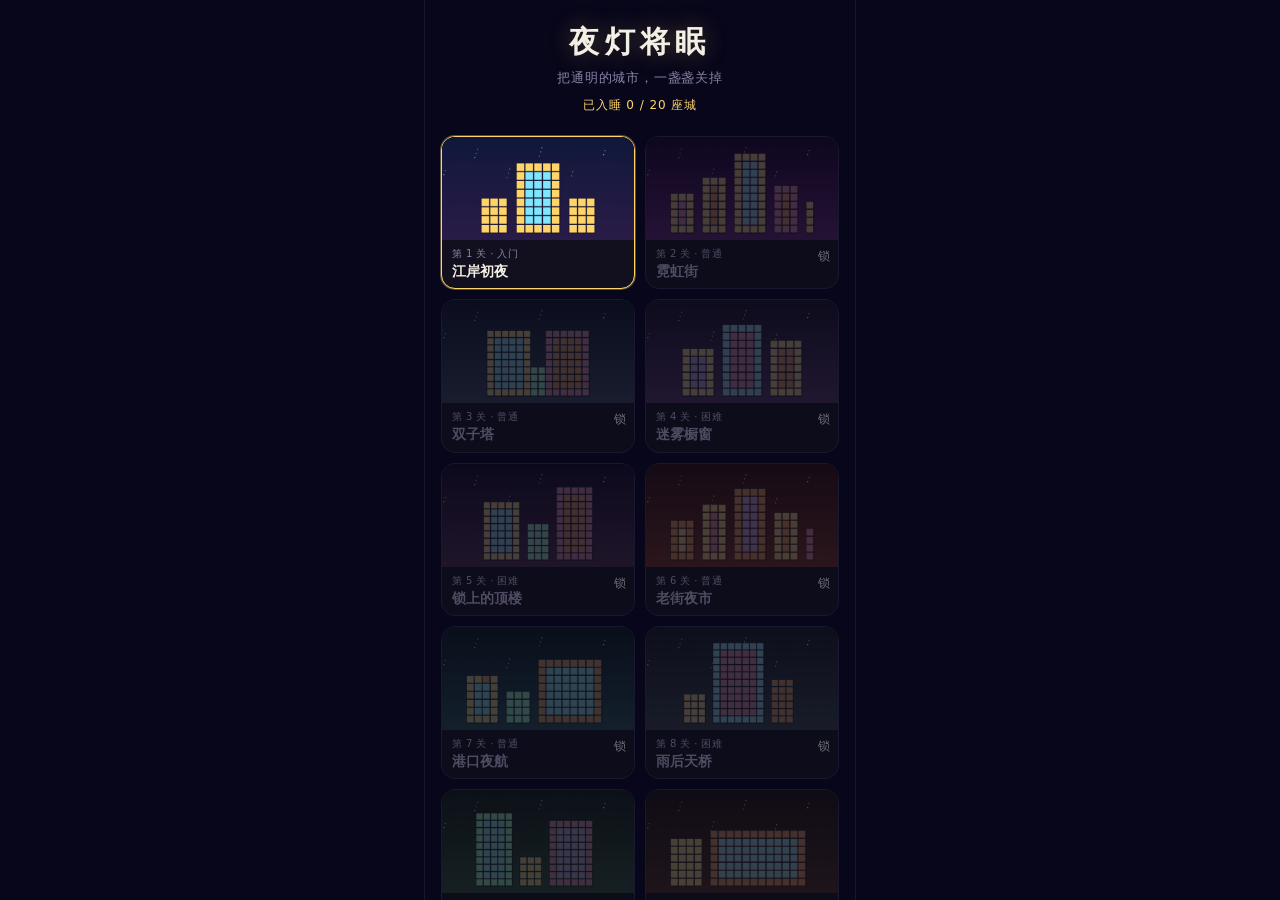
==== commit 660dc97c: "feat: 20 关主题夜景与表现升级 关卡扩到 20，每 3–4 关引入新机关或组合（电梯遮挡、总闸、开关联动、双槽招牌、闪烁灯笼），全部求解器验证可解。选关页记录解锁与星级，连点标题 5 次可全部" ====
--- a/index.html
+++ b/index.html
@@ -43,53 +43,71 @@
 #menu[hidden], #game[hidden], [hidden] { display: none !important; }
 
 /* menu */
-#menu { overflow: auto; padding: 28px 20px 32px; }
-.brand { text-align: center; margin-bottom: 8px; }
+#menu { overflow: auto; padding: 22px 16px 28px; }
+.brand { text-align: center; margin-bottom: 6px; }
 .brand h1 {
-  font-size: 32px; letter-spacing: 0.18em; font-weight: 700; margin: 0 0 8px;
+  font-size: 30px; letter-spacing: 0.18em; font-weight: 700; margin: 0 0 6px;
   text-shadow: 0 0 24px rgba(255, 213, 106, .28);
+  cursor: default;
 }
-.brand p { margin: 0; color: var(--muted); font-size: 14px; letter-spacing: 0.06em; }
-#levels { display: flex; flex-direction: column; gap: 12px; margin-top: 22px; }
+.brand p { margin: 0; color: var(--muted); font-size: 13px; letter-spacing: 0.06em; }
+#progress { margin: 10px 0 0; color: var(--accent); font-size: 12px; letter-spacing: 0.08em; }
+#levels {
+  display: grid;
+  grid-template-columns: 1fr 1fr;
+  gap: 10px;
+  margin-top: 16px;
+}
 .card {
   appearance: none; border: 1px solid #2a2650; background: #12101f;
-  border-radius: 16px; padding: 0; overflow: hidden; cursor: pointer;
+  border-radius: 14px; padding: 0; overflow: hidden; cursor: pointer;
   text-align: left; display: block; width: 100%;
+  transition: transform .12s ease, border-color .12s;
 }
+.card:active { transform: scale(0.97); }
 .card canvas { display: block; width: 100%; height: auto; background: #0a0a22; }
-.card .meta { display: flex; align-items: baseline; gap: 10px; padding: 10px 14px 12px; }
-.card .no { color: var(--muted); font-size: 12px; }
-.card strong { font-size: 16px; font-weight: 650; }
-.card .star { margin-left: auto; color: var(--accent); }
+.card .meta { display: flex; flex-direction: column; gap: 2px; padding: 7px 10px 8px; position: relative; }
+.card .no { color: var(--muted); font-size: 10px; letter-spacing: 0.04em; }
+.card strong { font-size: 14px; font-weight: 700; line-height: 1.25; }
+.card .star { position: absolute; right: 8px; top: 8px; color: var(--accent); font-size: 11px; letter-spacing: 1px; }
 .card.start { border-color: #ffd56a; box-shadow: 0 0 0 1px rgba(255,213,106,.35); }
 .card.done { border-color: #3a5a48; }
+.card.locked { opacity: 0.55; cursor: default; filter: grayscale(.35); }
+.card.locked .meta strong { color: var(--muted); }
+.card .lock { position: absolute; right: 8px; top: 8px; font-size: 12px; opacity: .8; }
 
 /* game hud */
 .hud {
-  display: flex; align-items: center; gap: 8px;
-  padding: 10px 12px 6px;
+  display: flex; align-items: center; gap: 7px;
+  padding: 8px 10px 4px;
   flex: 0 0 auto;
 }
 .hud .icon, .hud .tool {
   appearance: none; background: #1a1730; border: 1px solid var(--line);
-  border-radius: 10px; width: 36px; height: 36px; cursor: pointer;
-  display: grid; place-items: center; font-size: 16px;
+  border-radius: 10px; width: 34px; height: 34px; cursor: pointer;
+  display: grid; place-items: center; font-size: 15px;
 }
 .hud .titles { flex: 1; min-width: 0; }
-#lvNo { display: block; font-size: 11px; color: var(--muted); letter-spacing: 0.04em; }
-#lvName { display: block; font-size: 17px; font-weight: 700; }
+#lvNo { display: block; font-size: 10px; color: var(--muted); letter-spacing: 0.04em; }
+#lvName { display: block; font-size: 16px; font-weight: 700; white-space: nowrap; overflow: hidden; text-overflow: ellipsis; }
 .hud .stat {
   background: #1a1730; border: 1px solid var(--line); border-radius: 10px;
-  padding: 4px 8px; text-align: right;
+  padding: 3px 7px; text-align: right;
 }
-.hud .stat em { display: block; font-style: normal; font-size: 10px; color: var(--muted); }
-#leftV { font-variant-numeric: tabular-nums; font-weight: 700; font-size: 16px; }
+.hud .stat em { display: block; font-style: normal; font-size: 9px; color: var(--muted); }
+#leftV { font-variant-numeric: tabular-nums; font-weight: 700; font-size: 15px; }
+#loadRail {
+  height: 3px; margin: 0 12px 4px; background: #1a1730; border-radius: 99px; overflow: hidden;
+  flex: 0 0 auto;
+}
+#loadFill { display: block; height: 100%; width: 0; background: var(--accent); box-shadow: 0 0 8px rgba(255,213,106,.5); transition: width .2s, background .2s; }
+#loadFill.hot { background: var(--danger); box-shadow: 0 0 8px rgba(255,107,138,.5); }
 
 #stage { flex: 1; min-height: 0; position: relative; }
 #board { display: block; width: 100%; height: 100%; }
 #slots {
   position: absolute; left: 10px; right: 10px; bottom: 8px;
-  display: grid; gap: 8px;
+  display: grid; gap: 6px;
   pointer-events: none;
 }
 #toast {
@@ -105,28 +123,50 @@
 #slots.pad { min-height: 0; }
 .slot {
   height: 52px; border: 1.5px dashed #3a3560; border-radius: 10px;
-  background: rgba(12, 10, 24, .7);
+  background:
+    linear-gradient(180deg, rgba(40,36,70,.45), rgba(12, 10, 24, .82));
   display: grid; place-items: center;
+  box-shadow: inset 0 0 0 1px rgba(255,255,255,.03);
+  position: relative;
 }
 .slot.full { border-style: solid; border-color: #4a4570; }
 .slot.wait { border-color: #6a6080; }
+.slot.duo { border-color: #ff9a4a; box-shadow: 0 0 0 1px rgba(255,154,74,.35); }
+.slot.hold { border-style: solid; border-color: #ff9a4a; opacity: .85; }
 .slot .box { width: 100%; height: 100%; border-radius: 9px; font-size: 20px; font-weight: 700; position: relative; }
+.slot .tag {
+  position: absolute; left: 4px; bottom: 2px; font-size: 8px; font-weight: 700;
+  letter-spacing: 0.04em; opacity: .7;
+}
 .zz {
   position: absolute; right: 4px; top: 2px; font-size: 10px; font-style: normal;
   color: #3a2208; opacity: .7; font-weight: 700;
 }
+.sleeper {
+  position: absolute; left: 5px; top: 50%; transform: translateY(-50%);
+  font-size: 14px; opacity: .85;
+}
 
 #tray {
   display: grid; grid-template-columns: repeat(4, 1fr); gap: 8px;
-  padding: 6px 14px 8px;
+  padding: 6px 14px 10px;
+  background: linear-gradient(180deg, transparent, rgba(8,6,20,.55));
 }
 .tcol { display: flex; flex-direction: column; gap: 7px; position: relative; }
 .box {
   appearance: none; height: 46px; border-radius: 8px; border: 2px solid #140d08;
   cursor: pointer; font-weight: 800; font-size: 18px; letter-spacing: 0.5px;
-  box-shadow: 0 2px 0 #140d08;
+  box-shadow: 0 3px 0 #140d08, 0 4px 0 rgba(0,0,0,.25);
+  transition: transform .08s, box-shadow .08s;
+  position: relative;
 }
-.box.back { opacity: .92; cursor: default; }
+.box:active { transform: translateY(2px); box-shadow: 0 1px 0 #140d08; }
+.box.back { opacity: .92; cursor: default; box-shadow: 0 2px 0 #140d08; }
+.box.back:active { transform: none; }
+.box.duo::before {
+  content: "双槽"; position: absolute; left: 4px; top: 2px;
+  font-size: 8px; font-weight: 700; letter-spacing: 0; opacity: .7;
+}
 .box.point {
   outline: 3px solid #fff4c0; outline-offset: 3px;
   animation: pulse 1s ease-in-out infinite;
@@ -153,6 +193,15 @@
 #coach .bubble b { color: #9a3a10; }
 #coach .next { margin-top: 4px; font-size: 12px; color: #8a6a50; }
 
+#fx {
+  position: absolute; inset: 0; pointer-events: none; z-index: 8; overflow: hidden;
+}
+.fly {
+  position: fixed; z-index: 40; pointer-events: none; border-radius: 8px;
+  display: grid; place-items: center; font-weight: 800; border: 2px solid #140d08;
+  transition: left .38s cubic-bezier(.2,.8,.2,1), top .38s cubic-bezier(.2,.8,.2,1), transform .38s, opacity .38s;
+}
+
 /* overlays */
 .modal {
   position: absolute; inset: 0; background: rgba(6, 5, 16, .62);
@@ -166,12 +215,15 @@
 .panel .en { font-size: 11px; letter-spacing: 0.22em; color: var(--muted); }
 .panel h2 { margin: 6px 0 8px; font-size: 28px; font-weight: 750; }
 #winBox h2 { font-size: 40px; letter-spacing: 0.28em; text-shadow: 0 0 28px rgba(255,213,106,.45); }
-.panel p { margin: 0 0 16px; color: var(--muted); font-size: 13px; line-height: 1.55; }
+.panel p { margin: 0 0 12px; color: var(--muted); font-size: 13px; line-height: 1.55; }
+#winStars { font-size: 28px; letter-spacing: 6px; color: var(--accent); margin: 0 0 12px; text-shadow: 0 0 16px rgba(255,213,106,.45); }
+#winStars .dim { color: #3a3560; text-shadow: none; }
 .row { display: flex; flex-wrap: wrap; gap: 8px; justify-content: center; }
 .btn {
   appearance: none; border: 0; border-radius: 12px; padding: 10px 14px;
   background: #2a2650; cursor: pointer; font-weight: 650; font-size: 14px;
 }
+.btn:active { transform: scale(0.98); }
 .btn.primary { background: var(--accent); color: #2a1a08; min-width: 100%; }
 .btn.ghost { background: transparent; border: 1px solid #3a3560; }
 .btn.danger { background: #3a2030; }
@@ -183,7 +235,8 @@
 @media (max-height: 700px) {
   .box { height: 40px; font-size: 16px; }
   .slot { height: 46px; }
-  .brand h1 { font-size: 26px; }
+  .brand h1 { font-size: 24px; }
+  #levels { gap: 8px; }
 }
 
   </style>
@@ -192,8 +245,9 @@
   <div id="app">
     <section id="menu">
       <div class="brand">
-        <h1>夜灯将眠</h1>
+        <h1 id="brandTitle">夜灯将眠</h1>
         <p>把通明的城市，一盏盏关掉</p>
+        <p id="progress"></p>
       </div>
       <div id="levels"></div>
     </section>
@@ -206,11 +260,13 @@
         <button class="tool" id="speedBtn" type="button">▶ 1×</button>
         <button class="tool" id="soundBtn" type="button">♪</button>
       </div>
+      <div id="loadRail"><i id="loadFill"></i></div>
       <div id="stage">
         <canvas id="board"></canvas>
         <div id="toast"></div>
         <div id="slots"></div>
         <div id="coach" hidden></div>
+        <div id="fx"></div>
       </div>
       <div id="tray"></div>
 
@@ -233,6 +289,7 @@
         <div class="panel">
           <div class="en">CITY ASLEEP</div>
           <h2 id="winTitle">晚安</h2>
+          <div id="winStars">★★★</div>
           <p id="winSub">城市已入睡</p>
           <div class="row">
             <button class="btn ghost" id="winMenu" type="button">菜单</button>
@@ -301,17 +358,18 @@
         }
         const cell = { c, on: true };
         if (lock) cell.lock = lock;
+        if (opt.kind) cell.kind = opt.kind;
         if (keyAt && keyAt[0] === x && keyAt[1] === y && key) cell.key = key;
         g[y][x] = cell;
       }
     }
     if (key && keyAt == null) {
-      // default: a border cell that is not a corner, mid-top if possible
       const kx = x0 + (w >> 1);
       const ky = y0;
       if (g[ky][kx]) {
         g[ky][kx].key = key;
         g[ky][kx].c = opt.keyColor != null ? opt.keyColor : g[ky][kx].c;
+        if (opt.keyKind) g[ky][kx].kind = opt.keyKind;
       }
     }
   }
@@ -330,33 +388,53 @@
     return { n, total };
   }
 
+  function countNeed(grid) {
+    const n = {};
+    let total = 0;
+    for (const row of grid) {
+      for (const c of row) {
+        if (c && (c.on || c.dormant)) {
+          n[c.c] = (n[c.c] || 0) + 1;
+          total++;
+        }
+      }
+    }
+    return { n, total };
+  }
+
   function isOpen(grid, x, y) {
     const H = grid.length, W = grid[0].length;
-    if (x < 0 || y < 0 || x >= W || y >= H) return true; // outside = sky
+    if (x < 0 || y < 0 || x >= W || y >= H) return true;
     const c = grid[y][x];
-    if (!c) return true; // sky
+    if (!c) return true;
     if (c.on) return false;
-    return true; // already off window, path opens
-  }
-
-  function isReachable(grid, x, y, unlocked) {
+    return true;
+  }
+
+  function blinkOpen(cell, takes) {
+    if (!cell || !cell.blink) return true;
+    return (takes || 0) % 2 === 1;
+  }
+
+  function isReachable(grid, x, y, unlocked, takes) {
     const cell = grid[y][x];
     if (!cell || !cell.on) return false;
     if (cell.lock && !(unlocked && unlocked[cell.lock])) return false;
+    if (!blinkOpen(cell, takes)) return false;
     for (const [dx, dy] of DIRS) {
       if (isOpen(grid, x + dx, y + dy)) return true;
     }
     return false;
   }
 
-  function findTarget(grid, color, unlocked) {
+  function findTarget(grid, color, unlocked, takes) {
     const H = grid.length, W = grid[0].length;
     let best = null;
     for (let y = 0; y < H; y++) {
       for (let x = 0; x < W; x++) {
         const cell = grid[y][x];
         if (!cell || !cell.on || cell.c !== color) continue;
-        if (!isReachable(grid, x, y, unlocked)) continue;
+        if (!isReachable(grid, x, y, unlocked, takes)) continue;
         const isKey = !!cell.key;
         if (
           !best ||
@@ -373,18 +451,27 @@
   function turnOff(grid, t, unlocked) {
     const cell = grid[t.y][t.x];
     cell.on = false;
+    cell.dormant = false;
     if (cell.key) unlocked[cell.key] = true;
-  }
-
-  // Process all slots until none can work. Deterministic.
-  function saturate(grid, slots, unlocked) {
+    if (cell.awaken) {
+      for (const [x, y] of cell.awaken) {
+        const d = grid[y] && grid[y][x];
+        if (d && d.dormant) {
+          d.dormant = false;
+          d.on = true;
+        }
+      }
+    }
+  }
+
+  function saturate(grid, slots, unlocked, takes) {
     let guard = 0;
     while (guard++ < 4000) {
       let did = false;
       for (let i = 0; i < slots.length; i++) {
         const s = slots[i];
-        if (!s || s.n <= 0) continue;
-        const t = findTarget(grid, s.c, unlocked);
+        if (!s || s.n <= 0 || s.hold) continue;
+        const t = findTarget(grid, s.c, unlocked, takes);
         if (!t) continue;
         turnOff(grid, t, unlocked);
         s.n--;
@@ -393,13 +480,17 @@
       if (!did) break;
     }
     for (let i = 0; i < slots.length; i++) {
-      if (slots[i] && slots[i].n <= 0) slots[i] = null;
+      const s = slots[i];
+      if (s && s.n <= 0 && !s.hold) {
+        if (s.duo && s.pair != null) slots[s.pair] = null;
+        slots[i] = null;
+      }
     }
   }
 
   function leftCount(grid) {
     let n = 0;
-    for (const row of grid) for (const c of row) if (c && c.on) n++;
+    for (const row of grid) for (const c of row) if (c && (c.on || c.dormant)) n++;
     return n;
   }
 
@@ -407,47 +498,73 @@
     return cols[ci] && cols[ci].length > 0;
   }
 
+  function hasPair(slots, slotCount) {
+    for (let i = 0; i < slotCount - 1; i++) if (!slots[i] && !slots[i + 1]) return true;
+    return false;
+  }
+
+  function canPlaceTicket(slots, slotCount, t) {
+    if (!t) return false;
+    if (t.duo) return hasPair(slots, slotCount);
+    for (let i = 0; i < slotCount; i++) if (!slots[i]) return true;
+    return false;
+  }
+
   function place(cols, slots, ci, slotCount) {
     if (!canTake(cols, ci)) return false;
+    const t = cols[ci][0];
+    if (t.duo) {
+      let si = -1;
+      for (let i = 0; i < slotCount - 1; i++) {
+        if (!slots[i] && !slots[i + 1]) { si = i; break; }
+      }
+      if (si < 0) return false;
+      cols[ci].shift();
+      slots[si] = { c: t.c, n: t.n, hidden: !!t.hidden, id: t.id, duo: true, pair: si + 1 };
+      slots[si + 1] = { c: t.c, n: 0, hidden: !!t.hidden, id: t.id, duo: true, hold: true, pair: si };
+      return true;
+    }
     let si = -1;
     for (let i = 0; i < slotCount; i++) if (!slots[i]) { si = i; break; }
     if (si < 0) return false;
-    const t = cols[ci].shift();
+    cols[ci].shift();
     slots[si] = { c: t.c, n: t.n, hidden: !!t.hidden, id: t.id };
     return true;
   }
 
-  function frontsUseful(grid, cols, unlocked) {
+  function frontsUseful(grid, cols, unlocked, takes) {
     const out = [];
     for (let i = 0; i < cols.length; i++) {
       const t = cols[i][0];
-      if (t && findTarget(grid, t.c, unlocked)) out.push(i);
+      if (t && findTarget(grid, t.c, unlocked, takes)) out.push(i);
     }
     return out;
   }
 
   function isWon(grid) { return leftCount(grid) === 0; }
 
-  function isLost(grid, cols, slots, slotCount, unlocked) {
+  function canPlaceAny(cols, slots, slotCount) {
+    for (let i = 0; i < cols.length; i++) {
+      if (cols[i].length && canPlaceTicket(slots, slotCount, cols[i][0])) return true;
+    }
+    return false;
+  }
+
+  function isLost(grid, cols, slots, slotCount, unlocked, takes) {
     if (isWon(grid)) return false;
-    if (slots.some((s) => s && s.n > 0 && findTarget(grid, s.c, unlocked))) return false;
-    const free = slots.slice(0, slotCount).filter((s) => !s).length;
-    if (free === 0) return true;
-    // free slot but no front ticket? also lost
-    const anyFront = cols.some((c) => c.length);
-    return !anyFront;
-  }
-
-  function stateKey(grid, cols, slots, unlocked) {
+    if (slots.some((s) => s && s.n > 0 && !s.hold && findTarget(grid, s.c, unlocked, takes))) return false;
+    return !canPlaceAny(cols, slots, slotCount);
+  }
+
+  function stateKey(grid, cols, slots, unlocked, takes) {
     let lights = "";
-    for (const row of grid) for (const c of row) lights += c && c.on ? "1" : "0";
-    const cs = cols.map((col) => col.map((t) => t.c + ":" + t.n).join(",")).join("|");
-    const ss = slots.map((s) => (s ? s.c + ":" + s.n : "-")).join(",");
+    for (const row of grid) for (const c of row) lights += c && c.on ? "1" : c && c.dormant ? "d" : "0";
+    const cs = cols.map((col) => col.map((t) => t.c + ":" + t.n + (t.duo ? "D" : "")).join(",")).join("|");
+    const ss = slots.map((s) => (s ? (s.hold ? "H" : s.c + ":" + s.n + (s.duo ? "D" : "")) : "-")).join(",");
     const uk = Object.keys(unlocked).filter((k) => unlocked[k]).sort().join(",");
-    return lights + "#" + cs + "#" + ss + "#" + uk;
-  }
-
-  // Returns {ok, path: column indices} or {ok:false}
+    return lights + "#" + cs + "#" + ss + "#" + uk + "#" + ((takes || 0) % 2);
+  }
+
   function solve(level, slotCount) {
     const grid0 = cloneGrid(level.grid);
     const cols0 = cloneCols(level.cols);
@@ -455,26 +572,28 @@
     const unlocked0 = { ...(level.unlocked || {}) };
     const seen = new Set();
     let found = null;
-    const maxVisits = 200000;
+    const maxVisits = 400000;
     let visits = 0;
 
-    function dfs(grid, cols, slots, unlocked, path) {
+    function dfs(grid, cols, slots, unlocked, takes, path) {
       if (found) return;
       if (++visits > maxVisits) return;
-      saturate(grid, slots, unlocked);
+      saturate(grid, slots, unlocked, takes);
       if (isWon(grid)) { found = path.slice(); return; }
-      if (isLost(grid, cols, slots, slotCount, unlocked)) return;
-      const key = stateKey(grid, cols, slots, unlocked);
+      if (isLost(grid, cols, slots, slotCount, unlocked, takes)) return;
+      const key = stateKey(grid, cols, slots, unlocked, takes);
       if (seen.has(key)) return;
       seen.add(key);
 
-      // Prefer useful fronts first, then others (for faster win)
       const order = [];
       for (let i = 0; i < cols.length; i++) if (cols[i].length) order.push(i);
       order.sort((a, b) => {
-        const ua = findTarget(grid, cols[a][0].c, unlocked) ? 0 : 1;
-        const ub = findTarget(grid, cols[b][0].c, unlocked) ? 0 : 1;
-        return ua - ub;
+        const ua = findTarget(grid, cols[a][0].c, unlocked, takes) ? 0 : 1;
+        const ub = findTarget(grid, cols[b][0].c, unlocked, takes) ? 0 : 1;
+        if (ua !== ub) return ua - ub;
+        const da = cols[a][0].duo ? 1 : 0;
+        const db = cols[b][0].duo ? 1 : 0;
+        return da - db;
       });
       for (const i of order) {
         const g2 = cloneGrid(grid);
@@ -482,17 +601,71 @@
         const s2 = cloneSlots(slots);
         const u2 = { ...unlocked };
         if (!place(c2, s2, i, slotCount)) continue;
-        dfs(g2, c2, s2, u2, path.concat(i));
+        dfs(g2, c2, s2, u2, takes + 1, path.concat(i));
         if (found) return;
       }
     }
 
-    dfs(grid0, cols0, slots0, unlocked0, []);
+    dfs(grid0, cols0, slots0, unlocked0, 0, []);
     return { ok: !!found, path: found || [], visits, left: leftCount(grid0) };
   }
 
+  function greedySolve(level, slotCount) {
+    let grid = cloneGrid(level.grid);
+    let cols = cloneCols(level.cols);
+    let slots = Array(slotCount).fill(null);
+    let unlocked = { ...(level.unlocked || {}) };
+    let takes = 0;
+    const path = [];
+    for (let guard = 0; guard < 250; guard++) {
+      saturate(grid, slots, unlocked, takes);
+      if (isWon(grid)) return { ok: true, path };
+      if (isLost(grid, cols, slots, slotCount, unlocked, takes)) return { ok: false, path, reason: "lost" };
+      let choice = -1;
+      for (let i = 0; i < cols.length; i++) {
+        const t = cols[i][0];
+        if (!t || !canPlaceTicket(slots, slotCount, t)) continue;
+        if (findTarget(grid, t.c, unlocked, takes)) { choice = i; break; }
+      }
+      if (choice < 0) {
+        for (let i = 0; i < cols.length; i++) {
+          if (cols[i][0] && canPlaceTicket(slots, slotCount, cols[i][0])) { choice = i; break; }
+        }
+      }
+      if (choice < 0) return { ok: false, path, reason: "stuck" };
+      place(cols, slots, choice, slotCount);
+      takes++;
+      path.push(choice);
+    }
+    return { ok: false, path, reason: "timeout" };
+  }
+
+
+  function leftmostSolve(level, slotCount) {
+    let grid = cloneGrid(level.grid);
+    let cols = cloneCols(level.cols);
+    let slots = Array(slotCount).fill(null);
+    let unlocked = { ...(level.unlocked || {}) };
+    let takes = 0;
+    const path = [];
+    for (let guard = 0; guard < 250; guard++) {
+      saturate(grid, slots, unlocked, takes);
+      if (isWon(grid)) return { ok: true, path };
+      if (isLost(grid, cols, slots, slotCount, unlocked, takes)) return { ok: false, path, reason: "lost" };
+      let choice = -1;
+      for (let i = 0; i < cols.length; i++) {
+        if (cols[i][0] && canPlaceTicket(slots, slotCount, cols[i][0])) { choice = i; break; }
+      }
+      if (choice < 0) return { ok: false, path, reason: "stuck" };
+      place(cols, slots, choice, slotCount);
+      takes++;
+      path.push(choice);
+    }
+    return { ok: false, path, reason: "timeout" };
+  }
+
   function ticketSumsOk(level) {
-    const { n } = countOn(level.grid);
+    const { n } = countNeed(level.grid);
     const got = {};
     for (const col of level.cols) for (const t of col) got[t.c] = (got[t.c] || 0) + t.n;
     const keys = new Set([...Object.keys(n), ...Object.keys(got)]);
@@ -500,13 +673,13 @@
     return { ok: true, n, got };
   }
 
-  // ----- level builders -----
   let _tid = 1;
   function T(c, n, extra) { return { c, n, id: _tid++, ...(extra || {}) }; }
 
   function level(def) {
     const g = emptyGrid(def.W, def.H);
     for (const b of def.buildings) stampBuilding(g, b.x, b.y, b.w, b.h, b);
+    if (def.decorate) def.decorate(g);
     return {
       id: def.id,
       name: def.name,
@@ -519,7 +692,50 @@
       unlocked: def.unlocked || {},
       coach: def.coach || false,
       mechanic: def.mechanic || null,
+      theme: def.theme || def.id,
+      water: !!def.water,
+      quote: def.quote || "城市已入睡。",
     };
+  }
+
+  function recItem(item) {
+    return typeof item === "number" ? { c: item } : item;
+  }
+
+  function assign(level, recipe, hiddenSet) {
+    hiddenSet = hiddenSet || new Set();
+    const { n } = countNeed(level.grid);
+    const need = {};
+    const parsed = recipe.map((col) => col.map(recItem));
+    for (const col of parsed) for (const it of col) need[it.c] = (need[it.c] || 0) + 1;
+    const piles = {};
+    for (const [cs, total] of Object.entries(n)) {
+      const c = +cs;
+      const k = need[c] || 0;
+      piles[c] = [];
+      if (k === 0 && total > 0) throw new Error(level.id + " color " + c + " has " + total + " lights but no tickets");
+      if (k === 0) continue;
+      const base = Math.floor(total / k);
+      let rem = total - base * k;
+      for (let i = 0; i < k; i++) {
+        const v = base + (rem > 0 ? 1 : 0);
+        if (rem > 0) rem--;
+        piles[c].push(v);
+      }
+    }
+    for (const c of Object.keys(need)) {
+      if (!n[+c]) throw new Error(level.id + " ticket color " + c + " has no lights");
+    }
+    level.cols = parsed.map((col, ci) =>
+      col.map((it, ri) => {
+        const n1 = piles[it.c].shift();
+        const hidden = !!(it.hidden || hiddenSet.has(ci + ":" + ri) || hiddenSet.has("c" + it.c));
+        const extra = {};
+        if (hidden) extra.hidden = true;
+        if (it.duo) extra.duo = true;
+        return T(it.c, n1, extra);
+      })
+    );
   }
 
   const LEVELS = [];
@@ -528,8 +744,11 @@
   LEVELS.push(level({
     id: "river",
     name: "江岸初夜",
+    theme: "river",
+    water: true,
     tier: "入门",
-    hint: "从外层的暖黄开始关，里面的青灯才会露出来。",
+    hint: "电闸只有 5 个槽。从外层的暖黄开始关，里面的青灯才会露出来。",
+    quote: "江风把最后一盏灯也吹暗了。",
     coach: true,
     W: 15, H: 10,
     buildings: [
@@ -545,45 +764,50 @@
     ],
   }));
 
-  // L2 霓虹街 — 4 colors, 5 buildings, mid layer
+  // L2 霓虹街
   LEVELS.push(level({
     id: "neon",
     name: "霓虹街",
+    theme: "neon",
     tier: "普通",
     hint: "颜色更多了，先看哪些灯已经贴着夜空。",
+    quote: "招牌一盏盏暗下去，街也安静了。",
     W: 18, H: 11,
     buildings: [
       { x: 0, y: 6, w: 3, h: 5, border: 0, fill: 1 },
       { x: 4, y: 4, w: 3, h: 7, border: 0, fill: 3 },
       { x: 8, y: 1, w: 4, h: 10, border: 0, fill: 2 },
       { x: 13, y: 5, w: 3, h: 6, border: 1, fill: 3 },
-      { x: 17, y: 7, w: 1, h: 4, border: 0, fill: 0 }, // slim tower 1 col
+      { x: 17, y: 7, w: 1, h: 4, border: 0, fill: 0 },
     ],
-    // will fill cols after counting — placeholder, replaced below if needed
     cols: null,
   }));
 
-  // L3 双子塔 — 5 colors, tighter, useful tickets often behind
+  // L3 双子塔
   LEVELS.push(level({
     id: "twins",
     name: "双子塔",
+    theme: "twins",
     tier: "普通",
     hint: "最前排有暂时关不到的颜色，先看清后排再点。",
+    quote: "两座塔一起睡了。",
     W: 16, H: 12,
     buildings: [
       { x: 1, y: 3, w: 6, h: 9, border: 0, fill: 2 },
       { x: 9, y: 3, w: 6, h: 9, border: 1, fill: 3 },
-      { x: 7, y: 8, w: 2, h: 4, border: 4, fill: 4 }, // low connector mint
+      { x: 7, y: 8, w: 2, h: 4, border: 4, fill: 4 },
     ],
     cols: null,
   }));
 
-  // L4 迷雾橱窗 — hidden tickets
+  // L4 迷雾橱窗
   LEVELS.push(level({
     id: "mist",
     name: "迷雾橱窗",
+    theme: "mist",
     tier: "困难",
     hint: "问号工单要到点下去才会现形，先数一数画上还剩什么颜色。",
+    quote: "橱窗里的光，先于雾散去。",
     mechanic: "hidden",
     W: 17, H: 11,
     buildings: [
@@ -594,12 +818,14 @@
     cols: null,
   }));
 
-  // L5 锁上的顶楼 — locked penthouse, key on left
+  // L5 锁上的顶楼
   LEVELS.push(level({
     id: "lock",
     name: "锁上的顶楼",
+    theme: "lock",
     tier: "困难",
     hint: "右边顶楼还锁着。先把左边楼顶的钥匙灯关掉。",
+    quote: "钥匙一转，顶楼也歇了。",
     mechanic: "lock",
     W: 17, H: 12,
     buildings: [
@@ -611,70 +837,445 @@
     unlocked: {},
   }));
 
-  function autoCols(level, plan) {
-    // plan: array of 4 columns, each a list of {c, n, hidden?}
-    level.cols = plan.map((col) => col.map((t) => T(t.c, t.n, t.hidden ? { hidden: true } : {})));
-  }
-
-  // Fill trays to match counts. Hand-authored after we print counts if needed.
-  // We'll compute and assign below in initPlans().
-
-  function splitCounts(counts, layout) {
-    // layout: [[c,c,...], ...] meaning column color sequence; sizes computed by taking from remaining
-    // Better: explicit. This is just helper.
-  }
-
-  function makeEvenTickets(color, total, parts) {
-    const arr = [];
-    let left = total;
-    for (let i = 0; i < parts.length; i++) {
-      const n = i === parts.length - 1 ? left : parts[i];
-      arr.push({ c: color, n });
-      left -= n;
-    }
-    return arr;
-  }
+  // L6 老街夜市 — practice hidden
+  LEVELS.push(level({
+    id: "nightmarket",
+    name: "老街夜市",
+    theme: "nightmarket",
+    tier: "普通",
+    hint: "巷子里问号工单更多了，先数灯再下手。",
+    quote: "油烟散了，灯笼也歇了。",
+    mechanic: "hidden",
+    W: 18, H: 11,
+    buildings: [
+      { x: 0, y: 6, w: 3, h: 5, border: 3, fill: 0 },
+      { x: 4, y: 4, w: 3, h: 7, border: 0, fill: 1 },
+      { x: 8, y: 2, w: 4, h: 9, border: 3, fill: 5 },
+      { x: 13, y: 5, w: 3, h: 6, border: 0, fill: 3 },
+      { x: 17, y: 7, w: 1, h: 4, border: 1, fill: 1 },
+    ],
+    cols: null,
+  }));
+
+  // L7 港口夜航 — practice lock, water
+  LEVELS.push(level({
+    id: "port",
+    name: "港口夜航",
+    theme: "port",
+    water: true,
+    tier: "普通",
+    hint: "右边货仓还锁着，先关掉码头的航标灯。",
+    quote: "航标灭了，货轮也靠岸睡了。",
+    mechanic: "lock",
+    W: 18, H: 11,
+    buildings: [
+      { x: 0, y: 5, w: 4, h: 6, border: 0, fill: 2, key: "dock", keyColor: 3, keyKind: "beacon" },
+      { x: 5, y: 7, w: 3, h: 4, border: 4, fill: 4 },
+      { x: 9, y: 3, w: 8, h: 8, border: 3, fill: 2, lock: "dock" },
+    ],
+    cols: null,
+    unlocked: {},
+  }));
+
+  // L8 雨后天桥 — shutter mid-band
+  LEVELS.push(level({
+    id: "overpass",
+    name: "雨后天桥",
+    theme: "overpass",
+    tier: "困难",
+    hint: "中间几层被电梯门挡住了。天台上和街边的灯可以先关，按钮在左侧岗亭。",
+    quote: "雨停了，天桥也暗了。",
+    mechanic: "shutter",
+    W: 16, H: 12,
+    buildings: [
+      { x: 0, y: 8, w: 3, h: 4, border: 0, fill: 0, key: "lift", keyAt: [1, 9], keyKind: "button" },
+      { x: 4, y: 1, w: 7, h: 11, border: 2, fill: 1 },
+      { x: 12, y: 6, w: 3, h: 6, border: 3, fill: 3 },
+    ],
+    decorate(g) {
+      for (let y = 5; y <= 8; y++) {
+        for (let x = 4; x <= 10; x++) {
+          if (g[y][x]) { g[y][x].lock = "lift"; g[y][x].kind = "shutter"; }
+        }
+      }
+      if (g[9][1]) g[9][1].kind = "button";
+    },
+    cols: null,
+    unlocked: {},
+  }));
+
+  // L9 大学城 — shutter + hidden
+  LEVELS.push(level({
+    id: "campus",
+    name: "大学城",
+    theme: "campus",
+    tier: "困难",
+    hint: "左边宿舍的中间楼层还关着。问号工单先别乱点。",
+    quote: "自习室的灯，最后也熄了。",
+    mechanic: "shutter+hidden",
+    W: 17, H: 12,
+    buildings: [
+      { x: 0, y: 2, w: 5, h: 10, border: 4, fill: 2 },
+      { x: 6, y: 8, w: 3, h: 4, border: 0, fill: 0, key: "dorm", keyAt: [7, 8], keyKind: "button" },
+      { x: 10, y: 3, w: 6, h: 9, border: 1, fill: 5 },
+    ],
+    decorate(g) {
+      for (let y = 5; y <= 8; y++) {
+        for (let x = 0; x <= 4; x++) {
+          if (g[y][x]) { g[y][x].lock = "dorm"; g[y][x].kind = "shutter"; }
+        }
+      }
+      if (g[8][7]) g[8][7].kind = "button";
+    },
+    cols: null,
+    unlocked: {},
+  }));
+
+  // L10 渔灯码头 — breaker zone (whole pier locked, including edges)
+  LEVELS.push(level({
+    id: "fishery",
+    name: "渔灯码头",
+    theme: "fishery",
+    water: true,
+    tier: "困难",
+    hint: "整片码头都没电。先拉开岸边的总闸，渔灯才会让你关。",
+    quote: "潮水拍岸，渔灯一盏盏睡了。",
+    mechanic: "breaker",
+    W: 18, H: 11,
+    buildings: [
+      { x: 0, y: 5, w: 4, h: 6, border: 0, fill: 0, key: "pier", keyAt: [1, 5], keyKind: "breaker" },
+      { x: 5, y: 4, w: 12, h: 7, border: 3, fill: 2, lock: "pier", kind: "zone" },
+    ],
+    decorate(g) {
+      if (g[5][1]) g[5][1].kind = "breaker";
+    },
+    cols: null,
+    unlocked: {},
+  }));
+
+  // L11 便利商圈 — lock + shutter
+  LEVELS.push(level({
+    id: "mall",
+    name: "便利商圈",
+    theme: "mall",
+    tier: "困难",
+    hint: "百货中层被卷帘挡住，屋顶广告牌还锁着。两把钥匙，别急着填满槽。",
+    quote: "商圈打烊，连广告牌也歇了。",
+    mechanic: "lock+shutter",
+    W: 18, H: 12,
+    buildings: [
+      { x: 0, y: 6, w: 4, h: 6, border: 0, fill: 0, key: "roof", keyAt: [2, 6], keyKind: "button" },
+      { x: 5, y: 2, w: 7, h: 10, border: 2, fill: 1 },
+      { x: 13, y: 1, w: 4, h: 11, border: 3, fill: 5, lock: "roof" },
+    ],
+    decorate(g) {
+      for (let y = 5; y <= 8; y++) {
+        for (let x = 5; x <= 11; x++) {
+          if (g[y][x]) { g[y][x].lock = "shutterA"; g[y][x].kind = "shutter"; }
+        }
+      }
+      // button for shutter on left building lower floor
+      if (g[9][1]) { g[9][1].key = "shutterA"; g[9][1].kind = "button"; }
+      if (g[6][2]) g[6][2].kind = "button";
+    },
+    cols: null,
+    unlocked: {},
+  }));
+
+  // L12 电影院线 — awaken
+  LEVELS.push(level({
+    id: "cinema",
+    name: "电影院线",
+    theme: "cinema",
+    tier: "困难",
+    hint: "银幕还是黑的。关掉门口的放映开关，银幕会一下子亮起来——先留个槽给它。",
+    quote: "散场了，银幕也睡了。",
+    mechanic: "awaken",
+    W: 17, H: 12,
+    buildings: [
+      { x: 1, y: 6, w: 4, h: 6, border: 0, fill: 0 },
+      { x: 6, y: 2, w: 6, h: 10, border: 3, fill: 5 },
+      { x: 13, y: 5, w: 3, h: 7, border: 1, fill: 1 },
+    ],
+    decorate(g) {
+      const cells = [];
+      for (let y = 4; y <= 9; y++) {
+        for (let x = 7; x <= 10; x++) {
+          if (g[y][x]) {
+            g[y][x].on = false;
+            g[y][x].dormant = true;
+            g[y][x].c = 5;
+            g[y][x].kind = "screen";
+            cells.push([x, y]);
+          }
+        }
+      }
+      // doorway switch on left building top
+      if (g[6][2]) {
+        g[6][2].awaken = cells;
+        g[6][2].kind = "switch";
+        g[6][2].c = 0;
+      }
+    },
+    cols: null,
+  }));
+
+  // L13 温泉旅馆 — awaken + hidden
+  LEVELS.push(level({
+    id: "onsen",
+    name: "温泉旅馆",
+    theme: "onsen",
+    water: true,
+    tier: "困难",
+    hint: "后院还没亮灯。关掉门口灯笼，隐匿的工单也要小心。",
+    quote: "雾气散尽，旅馆也歇了客。",
+    mechanic: "awaken+hidden",
+    W: 17, H: 11,
+    buildings: [
+      { x: 0, y: 5, w: 5, h: 6, border: 0, fill: 3 },
+      { x: 6, y: 3, w: 5, h: 8, border: 1, fill: 1 },
+      { x: 12, y: 4, w: 5, h: 7, border: 5, fill: 5 },
+    ],
+    decorate(g) {
+      const cells = [];
+      for (let y = 5; y <= 9; y++) {
+        for (let x = 13; x <= 15; x++) {
+          if (g[y][x]) {
+            g[y][x].on = false;
+            g[y][x].dormant = true;
+            g[y][x].kind = "wing";
+            cells.push([x, y]);
+          }
+        }
+      }
+      if (g[5][2]) {
+        g[5][2].awaken = cells;
+        g[5][2].kind = "switch";
+      }
+    },
+    cols: null,
+  }));
+
+  // L14 游乐园 — duo neon
+  LEVELS.push(level({
+    id: "park",
+    name: "游乐园",
+    theme: "park",
+    tier: "困难",
+    hint: "大霓虹招牌要两个挨着的电闸槽才能接下。别把空位拆散了。",
+    quote: "摩天轮停了，公园也晚安了。",
+    mechanic: "duo",
+    W: 18, H: 12,
+    buildings: [
+      { x: 0, y: 6, w: 4, h: 6, border: 0, fill: 1 },
+      { x: 5, y: 2, w: 8, h: 10, border: 3, fill: 2 },
+      { x: 14, y: 5, w: 4, h: 7, border: 1, fill: 5 },
+    ],
+    decorate(g) {
+      // big sign band across the mid tower — visual kind only
+      for (let x = 6; x <= 11; x++) {
+        if (g[3][x]) { g[3][x].kind = "sign"; g[3][x].c = 3; }
+        if (g[4][x]) { g[4][x].kind = "sign"; g[4][x].c = 3; }
+      }
+    },
+    cols: null,
+  }));
+
+  // L15 电厂围墙 — duo + lock
+  LEVELS.push(level({
+    id: "plant",
+    name: "电厂围墙",
+    theme: "plant",
+    tier: "超难",
+    hint: "先拉冷却塔旁的钥匙灯，电厂才能进。巨幅警示招牌要两个槽。",
+    quote: "汽笛停了，围墙里也暗了。",
+    mechanic: "duo+lock",
+    W: 18, H: 12,
+    buildings: [
+      { x: 0, y: 4, w: 4, h: 8, border: 0, fill: 4, key: "plant", keyAt: [2, 4], keyKind: "breaker" },
+      { x: 5, y: 2, w: 8, h: 10, border: 2, fill: 3, lock: "plant" },
+      { x: 14, y: 6, w: 3, h: 6, border: 4, fill: 4 },
+    ],
+    decorate(g) {
+      if (g[4][2]) g[4][2].kind = "breaker";
+      for (let x = 6; x <= 11; x++) {
+        if (g[3][x]) { g[3][x].kind = "sign"; }
+      }
+    },
+    cols: null,
+    unlocked: {},
+  }));
+
+  // L16 跨江大桥 — duo + shutter, water
+  LEVELS.push(level({
+    id: "bridge",
+    name: "跨江大桥",
+    theme: "bridge",
+    water: true,
+    tier: "超难",
+    hint: "桥身中段被桥塔电梯挡住。大字霓虹要两个挨着的槽。",
+    quote: "桥灯灭尽，江面只剩下星。",
+    mechanic: "duo+shutter",
+    W: 19, H: 11,
+    buildings: [
+      { x: 0, y: 6, w: 3, h: 5, border: 0, fill: 0, key: "span", keyAt: [1, 6], keyKind: "button" },
+      { x: 4, y: 3, w: 11, h: 8, border: 2, fill: 4 },
+      { x: 16, y: 5, w: 3, h: 6, border: 3, fill: 3 },
+    ],
+    decorate(g) {
+      for (let y = 5; y <= 8; y++) {
+        for (let x = 7; x <= 11; x++) {
+          if (g[y][x]) { g[y][x].lock = "span"; g[y][x].kind = "shutter"; }
+        }
+      }
+      if (g[6][1]) g[6][1].kind = "button";
+      for (let x = 16; x <= 18; x++) {
+        for (let y = 5; y <= 6; y++) {
+          if (g[y][x]) { g[y][x].kind = "sign"; g[y][x].c = 3; }
+        }
+      }
+    },
+    cols: null,
+    unlocked: {},
+  }));
+
+  // L17 庙会灯会 — blink
+  LEVELS.push(level({
+    id: "festival",
+    name: "庙会灯会",
+    theme: "festival",
+    tier: "超难",
+    hint: "灯笼在闪。只有在它暗下去的那一拍，工单才能把它们关掉。单数次派工会碰上暗拍。",
+    quote: "烟火散了，庙会也散了。",
+    mechanic: "blink",
+    W: 18, H: 11,
+    buildings: [
+      { x: 0, y: 5, w: 4, h: 6, border: 0, fill: 3 },
+      { x: 5, y: 2, w: 8, h: 9, border: 1, fill: 5 },
+      { x: 14, y: 4, w: 4, h: 7, border: 0, fill: 3 },
+    ],
+    decorate(g) {
+      // lantern row on the top of mid and sides — blink purple / amber mix
+      for (let x = 5; x <= 12; x++) {
+        if (g[2][x]) { g[2][x].blink = true; g[2][x].kind = "lantern"; g[2][x].c = 5; }
+        if (g[3][x]) { g[3][x].blink = true; g[3][x].kind = "lantern"; g[3][x].c = 5; }
+      }
+      for (let x = 0; x <= 3; x++) {
+        if (g[5][x]) { g[5][x].blink = true; g[5][x].kind = "lantern"; }
+      }
+      for (let x = 14; x <= 17; x++) {
+        if (g[4][x]) { g[4][x].blink = true; g[5] && g[5][x] && (g[5][x].blink = true); if (g[4][x]) g[4][x].kind = "lantern"; }
+      }
+    },
+    cols: null,
+  }));
+
+  // L18 机场过夜 — blink + lock
+  LEVELS.push(level({
+    id: "airport",
+    name: "机场过夜",
+    theme: "airport",
+    tier: "超难",
+    hint: "塔台锁着候机楼顶层。跑道边的闪灯只在暗拍能关。",
+    quote: "最后一班也落地了，机场睡着了。",
+    mechanic: "blink+lock",
+    W: 19, H: 12,
+    buildings: [
+      { x: 0, y: 3, w: 4, h: 9, border: 2, fill: 2, key: "tower", keyAt: [2, 3], keyKind: "beacon" },
+      { x: 5, y: 2, w: 9, h: 10, border: 0, fill: 4, lock: "tower" },
+      { x: 15, y: 7, w: 4, h: 5, border: 2, fill: 2 },
+    ],
+    decorate(g) {
+      if (g[3][2]) g[3][2].kind = "beacon";
+      // runway strip along the bottom of the right low building + mid bottom
+      for (let x = 15; x <= 18; x++) {
+        if (g[7][x]) { g[7][x].blink = true; g[7][x].kind = "lantern"; g[7][x].c = 2; }
+      }
+      for (let x = 5; x <= 13; x++) {
+        if (g[11][x]) { g[11][x].blink = true; g[11][x].kind = "lantern"; }
+      }
+    },
+    cols: null,
+    unlocked: {},
+  }));
+
+  // L19 卫星城 — awaken + duo
+  LEVELS.push(level({
+    id: "satellite",
+    name: "卫星城",
+    theme: "satellite",
+    tier: "超难",
+    hint: "变电站一关，暗楼会整栋亮起。城标霓虹要两个挨着的槽，先留位置。",
+    quote: "卫星城也把灯交给了夜。",
+    mechanic: "awaken+duo",
+    W: 18, H: 12,
+    buildings: [
+      { x: 0, y: 5, w: 4, h: 7, border: 0, fill: 0 },
+      { x: 5, y: 1, w: 6, h: 11, border: 2, fill: 2 },
+      { x: 12, y: 3, w: 6, h: 9, border: 5, fill: 5 },
+    ],
+    decorate(g) {
+      const cells = [];
+      for (let y = 4; y <= 10; y++) {
+        for (let x = 13; x <= 16; x++) {
+          if (g[y][x]) {
+            g[y][x].on = false;
+            g[y][x].dormant = true;
+            g[y][x].kind = "wing";
+            cells.push([x, y]);
+          }
+        }
+      }
+      if (g[5][1]) { g[5][1].awaken = cells; g[5][1].kind = "switch"; }
+      for (let x = 6; x <= 9; x++) {
+        if (g[2][x]) { g[2][x].kind = "sign"; g[2][x].c = 1; }
+        if (g[3][x]) { g[3][x].kind = "sign"; g[3][x].c = 1; }
+      }
+    },
+    cols: null,
+  }));
+
+  // L20 跨年夜 — lock + hidden + duo + awaken
+  LEVELS.push(level({
+    id: "newyear",
+    name: "跨年夜",
+    theme: "newyear",
+    tier: "超难",
+    hint: "倒计时塔还锁着，广场招牌要双槽，问号工单别乱点。开关一拉，倒计时屏会再亮一次。",
+    quote: "零点过后，整座城把灯还给了星空。",
+    mechanic: "combo",
+    W: 19, H: 13,
+    buildings: [
+      { x: 0, y: 6, w: 4, h: 7, border: 0, fill: 0, key: "ball", keyAt: [2, 6], keyKind: "switch" },
+      { x: 5, y: 3, w: 5, h: 10, border: 1, fill: 3 },
+      { x: 11, y: 1, w: 7, h: 12, border: 5, fill: 2, lock: "ball" },
+    ],
+    decorate(g) {
+      if (g[6][2]) g[6][2].kind = "switch";
+      const cells = [];
+      for (let y = 3; y <= 6; y++) {
+        for (let x = 13; x <= 16; x++) {
+          if (g[y][x]) {
+            g[y][x].on = false;
+            g[y][x].dormant = true;
+            g[y][x].c = 5;
+            g[y][x].kind = "screen";
+            cells.push([x, y]);
+          }
+        }
+      }
+      // switch also awakens the countdown screen (same key cell)
+      if (g[6][2]) g[6][2].awaken = cells;
+      for (let x = 6; x <= 8; x++) {
+        if (g[4][x]) { g[4][x].kind = "sign"; g[4][x].c = 3; }
+        if (g[5][x]) { g[5][x].kind = "sign"; g[5][x].c = 3; }
+      }
+    },
+    cols: null,
+    unlocked: {},
+  }));
 
   function applyPlans() {
-    // L1 is already set; verify sums.
-    // L2 counts — assign after looking at countOn. We'll set in a second pass from this function
-    // that uses countOn of each built grid.
-
-    // Helper: take color totals and a recipe of tickets per column (list of color ids).
-    // Distribute each color's total across tickets of that color in order, almost evenly.
-    function assign(level, recipe, hiddenSet) {
-      hiddenSet = hiddenSet || new Set();
-      const { n } = countOn(level.grid);
-      const need = {};
-      for (const col of recipe) for (const c of col) need[c] = (need[c] || 0) + 1;
-      const piles = {};
-      for (const [cs, total] of Object.entries(n)) {
-        const c = +cs;
-        const k = need[c] || 0;
-        piles[c] = [];
-        if (k === 0 && total > 0) throw new Error(level.id + " color " + c + " has " + total + " lights but no tickets");
-        if (k === 0) continue;
-        const base = Math.floor(total / k);
-        let rem = total - base * k;
-        for (let i = 0; i < k; i++) {
-          const v = base + (rem > 0 ? 1 : 0);
-          if (rem > 0) rem--;
-          piles[c].push(v);
-        }
-      }
-      for (const c of Object.keys(need)) {
-        if (!n[+c]) throw new Error(level.id + " ticket color " + c + " has no lights");
-      }
-      level.cols = recipe.map((col, ci) =>
-        col.map((c, ri) => {
-          const n1 = piles[c].shift();
-          const hidden = hiddenSet.has(ci + ":" + ri) || hiddenSet.has("c" + c);
-          return T(c, n1, hidden ? { hidden: true } : {});
-        })
-      );
-    }
-
-    // L2 recipe: fronts mostly outer amber, some inner in back
     assign(LEVELS[1], [
       [0, 1],
       [3, 2],
@@ -682,7 +1283,6 @@
       [1, 3],
     ]);
 
-    // L3: fronts include buried colors (cyan, orange insides) — pressure
     assign(LEVELS[2], [
       [2, 0, 0],
       [3, 1, 1],
@@ -690,30 +1290,148 @@
       [2, 3, 4],
     ]);
 
-    // L4 hidden some tickets
     assign(LEVELS[3], [
       [0, 5],
       [2, 1],
       [0, 3],
       [1, 3],
-    ], new Set(["0:1", "1:1", "3:0"])); // back-ish and one front hidden
-
-    // L5
+    ], new Set(["0:1", "1:1", "3:0"]));
+
     assign(LEVELS[4], [
       [0, 2],
       [4, 3],
       [1, 3],
       [2, 1, 4],
     ]);
+
+    // L6 hidden practice — more ? than L4, slightly denser backs
+    assign(LEVELS[5], [
+      [3, 0, 5],
+      [1, 3],
+      [0, 1, 5],
+      [3, 1],
+    ], new Set(["0:1", "0:2", "2:1", "3:0"]));
+
+    // L7 port lock
+    assign(LEVELS[6], [
+      [0, 3],
+      [2, 4],
+      [0, 2, 4],
+      [3, 2],
+    ]);
+
+    // L8 shutter intro — button (0) visible but not the only front; mild
+    assign(LEVELS[7], [
+      [2, 1],
+      [1, 3, 0],
+      [2, 1],
+      [3, 0],
+    ]);
+
+    // L9 shutter + hidden — bury button (0) behind waiting fills so greedy stuffs slots
+    assign(LEVELS[8], [
+      [4, 2, 4],
+      [1, 5, 1],
+      [2, 5],
+      [4, 1, 0],
+    ], new Set(["0:2", "1:1", "3:2"]));
+
+    // L10 breaker — bury shore switch (0) behind pier colors
+    assign(LEVELS[9], [
+      [2, 3, 2],
+      [3, 2],
+      [3, 2, 3],
+      [2, 3, 0],
+    ]);
+
+    // L11 lock + shutter — bury both keys (0) deep in the rightmost column
+    assign(LEVELS[10], [
+      [2, 1, 5],
+      [3, 5, 1],
+      [5, 2, 3],
+      [1, 3, 0, 0],
+    ]);
+
+    // L12 awaken — front 5s wait until switch; greedy fills and never digs for 0
+    assign(LEVELS[11], [
+      [1, 5, 5],
+      [3, 5, 5],
+      [1, 3, 5],
+      [5, 3, 0],
+    ]);
+
+    // L13 awaken + hidden — bury switch (0)
+    assign(LEVELS[12], [
+      [5, 1, 3],
+      [1, 5],
+      [3, 1, 5],
+      [5, 3, 0],
+    ], new Set(["0:0", "1:1", "2:1", "3:2"]));
+
+    // L14 duo — casual leftmost jams before the double-slot sign
+    assign(LEVELS[13], [
+      [1, 1, 1, 2],
+      [2, 2, 5],
+      [0, 5, 2],
+      [{ c: 3, duo: true }, 0, { c: 3, duo: true }],
+    ]);
+
+    // L15 duo + lock — bury breaker (0); plant fill (3) is duo and waiting
+    assign(LEVELS[14], [
+      [4, 2, 3],
+      [{ c: 3, duo: true }, 4, 2],
+      [2, 4],
+      [{ c: 3, duo: true }, 2, 0],
+    ]);
+
+    // L16 duo + shutter — casual leftmost jams; button (0) buried after the sign
+    assign(LEVELS[15], [
+      [4, 4, 4, 4, 2],
+      [2, 2, 2],
+      [4, 2],
+      [{ c: 3, duo: true }, 0],
+    ]);
+
+    // L17 blink — bury some 5s and interleave; taking 5 on even leaves it waiting
+    assign(LEVELS[16], [
+      [3, 1, 0],
+      [1, 5, 3],
+      [0, 1, 3],
+      [5, 0, 5],
+    ]);
+
+    // L18 blink + lock — bury tower key (2) deep; mint (4) waiting
+    assign(LEVELS[17], [
+      [4, 0, 4],
+      [0, 4, 0],
+      [4, 0],
+      [4, 0, 2],
+    ]);
+
+    // L19 awaken + duo — casual leftmost jams; switch (0) buried after the city sign
+    assign(LEVELS[18], [
+      [5, 5, 2, 5],
+      [5, 2, 5],
+      [2, 5, 2],
+      [{ c: 1, duo: true }, 2, 0],
+    ]);
+
+    // L20 combo — bury key/switch (0) deep, duo orange, hidden, awaken purple
+    assign(LEVELS[19], [
+      [1, 3, 5, 2],
+      [{ c: 3, duo: true }, 1, 5],
+      [2, 1, 5],
+      [5, 2, { c: 3, duo: true }, 0],
+    ], new Set(["0:2", "1:1", "2:2", "3:1"]));
   }
 
   applyPlans();
 
   const api = {
     COLORS, LEVELS, emptyGrid, cloneGrid, cloneCols, cloneSlots,
-    stampBuilding, countOn, isOpen, isReachable, findTarget, turnOff,
-    saturate, leftCount, canTake, place, frontsUseful, isWon, isLost, solve,
-    ticketSumsOk, T,
+    stampBuilding, countOn, countNeed, isOpen, isReachable, findTarget, turnOff,
+    saturate, leftCount, canTake, canPlaceTicket, place, frontsUseful, isWon, isLost,
+    solve, greedySolve, leftmostSolve, ticketSumsOk, T,
   };
   if (typeof module !== "undefined" && module.exports) module.exports = api;
   root.NightCore = api;
@@ -728,7 +1446,7 @@
   const $$ = (s, r) => [...(r || document).querySelectorAll(s)];
 
   const SLOT_N = 5;
-  const TICK = 1 / 60;
+  const SAVE_KEY = "nightlights-save-v1";
 
   let screen = "menu";
   let li = 0;
@@ -745,8 +1463,12 @@
   let muted = false;
   let history = [];
   let usedRewind = false;
+  let usedAd = false;
   let workers = [];
   let parts = [];
+  let afterglow = [];
+  let lah = [];
+  let meteors = [];
   let stars = [];
   let toastT = 0;
   let toastMsg = "";
@@ -757,13 +1479,59 @@
   let acc = 0;
   let lastT = 0;
   let solutions = [];
-  let cleared = {};
   let adFor = null;
   let adLeft = 0;
   let winTimer = 0;
+  let takes = 0;
+  let shakeT = 0;
+  let glowDirty = true;
+  let lightSig = "";
+  let decor = null;
+  let titleClicks = [];
+  let cars = [];
 
   const board = $("#board");
   const ctx = board.getContext("2d");
+
+  const THEMES = {
+    river:       { sky0:"#10183a", sky1:"#1c1540", sky2:"#2a1c48", fog:"rgba(200,150,90,0.20)", water:"#101c32", waterHi:"#3a6a9a", moon:"warm", signs:["江岸","渡口"], accent:"#ffd56a", wall:["#1a1630","#241e38"] },
+    neon:        { sky0:"#1a0530", sky1:"#2a0a48", sky2:"#4a1860", fog:"rgba(255,80,160,0.18)", signs:["夜市","KTV","酒吧"], accent:"#ff5e9a", wall:["#1c1028","#2a1438"] },
+    twins:       { sky0:"#0c1428", sky1:"#182038", sky2:"#243048", fog:"rgba(80,120,180,0.16)", signs:["环球","金融"], accent:"#7ee7ff", wall:["#121826","#1a2434"] },
+    mist:        { sky0:"#161028", sky1:"#241838", sky2:"#3a2450", fog:"rgba(180,160,220,0.28)", signs:["橱窗","时装"], accent:"#c9a6ff", wall:["#1a1428","#261c38"] },
+    lock:        { sky0:"#140c28", sky1:"#241430", sky2:"#3a2040", fog:"rgba(200,160,80,0.16)", signs:["顶楼","会所"], accent:"#ffd56a", wall:["#1a1428","#281c30"] },
+    nightmarket: { sky0:"#2a0c10", sky1:"#3a1418", sky2:"#5a2018", fog:"rgba(255,120,40,0.22)", signs:["夜市","小吃","灯笼"], accent:"#ff9a4a", wall:["#2a1414","#3a1c18"] },
+    port:        { sky0:"#061820", sky1:"#0c2830", sky2:"#143840", fog:"rgba(40,180,160,0.16)", water:"#0a2030", waterHi:"#1a6070", signs:["码头","仓储"], accent:"#7ee7ff", wall:["#0c2024","#143038"] },
+    overpass:    { sky0:"#101820", sky1:"#1a2830", sky2:"#243038", fog:"rgba(120,150,180,0.22)", signs:["天桥","的士"], accent:"#8aa0b8", wall:["#161c24","#222830"] },
+    campus:      { sky0:"#0c1c14", sky1:"#14281c", sky2:"#1c3828", fog:"rgba(80,180,120,0.14)", signs:["图书馆","食堂"], accent:"#8dffc1", wall:["#102018","#183024"] },
+    fishery:     { sky0:"#1a1010", sky1:"#2a1814", sky2:"#3a2018", fog:"rgba(255,160,60,0.18)", water:"#141820", waterHi:"#3a4030", signs:["渔市","冰鲜"], accent:"#ff9a4a", wall:["#221818","#2c2018"] },
+    mall:        { sky0:"#180818", sky1:"#2a1028", sky2:"#401848", fog:"rgba(255,100,180,0.16)", signs:["百货","超市","药店"], accent:"#ff8ab8", wall:["#201020","#301830"] },
+    cinema:      { sky0:"#140808", sky1:"#280c10", sky2:"#3a1018", fog:"rgba(180,40,60,0.20)", signs:["影城","IMAX"], accent:"#ff6b8a", wall:["#1c1010","#2a1414"] },
+    onsen:       { sky0:"#201018", sky1:"#301820", sky2:"#402028", fog:"rgba(255,180,180,0.22)", water:"#201820", waterHi:"#604050", signs:["温泉","旅馆"], accent:"#ff8ab8", wall:["#281818","#382422"] },
+    park:        { sky0:"#180830", sky1:"#2a1048", sky2:"#4a1860", fog:"rgba(255,80,200,0.18)", signs:["乐园","摩天轮"], accent:"#ff8ab8", wall:["#201030","#301848"] },
+    plant:       { sky0:"#0c140c", sky1:"#142014", sky2:"#1c2c18", fog:"rgba(80,160,80,0.14)", signs:["危险","高压"], accent:"#8dffc1", wall:["#141c14","#1c2818"] },
+    bridge:      { sky0:"#0c1420", sky1:"#182838", sky2:"#203040", fog:"rgba(80,140,200,0.16)", water:"#0c1828", waterHi:"#2a5080", signs:["大桥"], accent:"#7ee7ff", wall:["#141c28","#1c2838"] },
+    festival:    { sky0:"#280c0c", sky1:"#3a1410", sky2:"#5a2010", fog:"rgba(255,140,40,0.22)", signs:["庙会","灯会"], accent:"#ff9a4a", wall:["#2a1410","#3a1c14"] },
+    airport:     { sky0:"#0c1420", sky1:"#142030", sky2:"#1c2c40", fog:"rgba(160,200,255,0.14)", signs:["出发","到达"], accent:"#c8e4ff", wall:["#141c28","#1c2838"] },
+    satellite:   { sky0:"#08141c", sky1:"#102028", sky2:"#183040", fog:"rgba(60,200,200,0.14)", signs:["卫星城","新区"], accent:"#7ee7ff", wall:["#0c1c24","#142830"] },
+    newyear:     { sky0:"#14081c", sky1:"#281030", sky2:"#4a1848", fog:"rgba(255,200,80,0.20)", signs:["跨年","倒计时"], accent:"#ffd56a", wall:["#1c1028","#2c1838"] },
+  };
+  function themeOf(L) { return THEMES[(L && (L.theme || L.id)) || "river"] || THEMES.river; }
+
+  /* ---------- save ---------- */
+  function loadSave() {
+    try {
+      const s = JSON.parse(localStorage.getItem(SAVE_KEY) || "null");
+      if (s && s.v === 1 && s.stars) return { v: 1, stars: s.stars, unlocked: s.unlocked || 1, all: !!s.all };
+    } catch (e) {}
+    return { v: 1, stars: {}, unlocked: 1, all: false };
+  }
+  let save = loadSave();
+  function persist() {
+    try { localStorage.setItem(SAVE_KEY, JSON.stringify(save)); } catch (e) {}
+  }
+  function isOpenLevel(i) {
+    return save.all || i < save.unlocked || save.stars[i] != null;
+  }
 
   /* ---------- audio ---------- */
   let AC = null;
@@ -826,23 +1594,89 @@
     win: () => { [523, 659, 784, 1046].forEach((f, i) => beep(f, 0.28, "sine", 0.05, i * 0.14)); },
     unlock: () => { beep(880, 0.1, "triangle", 0.05); beep(1320, 0.16, "triangle", 0.05, 0.08); },
     toast: () => beep(400, 0.08, "square", 0.03),
+    awaken: () => { beep(440, 0.1, "sine", 0.04); beep(880, 0.16, "sine", 0.05, 0.08); beep(1320, 0.2, "sine", 0.04, 0.16); },
   };
+
+  /* ---------- helpers ---------- */
+  function hash(n) {
+    n = Math.imul(n ^ 0x9e3779b9, 0x85ebca6b);
+    return (n ^ (n >>> 13)) >>> 0;
+  }
+  function rnd(seed) {
+    return function () {
+      seed = (Math.imul(seed, 1664525) + 1013904223) >>> 0;
+      return seed / 4294967296;
+    };
+  }
+  function seedOf(s) {
+    let n = 2166136261;
+    for (let i = 0; i < s.length; i++) n = Math.imul(n ^ s.charCodeAt(i), 16777619);
+    return n >>> 0;
+  }
+  function lerp(a, b, t) { return a + (b - a) * t; }
+  function hexA(h, a) {
+    const n = (h || "#ffffff").replace("#", "");
+    const r = parseInt(n.slice(0, 2), 16), g = parseInt(n.slice(2, 4), 16), b = parseInt(n.slice(4, 6), 16);
+    return `rgba(${r},${g},${b},${a})`;
+  }
+  function lerpC(a, b, t) {
+    const P = (h) => [parseInt(h.slice(1, 3), 16), parseInt(h.slice(3, 5), 16), parseInt(h.slice(5, 7), 16)];
+    const A = P(a), B = P(b);
+    return `rgb(${A.map((v, i) => Math.round(lerp(v, B[i], t))).join(",")})`;
+  }
+  function roundRect(c, x, y, w, h, r) {
+    const rr = Math.max(0, Math.min(r, w / 2, h / 2));
+    c.beginPath();
+    c.moveTo(x + rr, y);
+    c.arcTo(x + w, y, x + w, y + h, rr);
+    c.arcTo(x + w, y + h, x, y + h, rr);
+    c.arcTo(x, y + h, x, y, rr);
+    c.arcTo(x, y, x + w, y, rr);
+    c.closePath();
+  }
+
+  /* ---------- glow sprites (no per-frame shadowBlur) ---------- */
+  const glowSprites = [];
+  function makeGlows() {
+    for (let i = 0; i < C.COLORS.length; i++) {
+      const c = document.createElement("canvas");
+      c.width = c.height = 64;
+      const x = c.getContext("2d");
+      const col = C.COLORS[i].glow;
+      const g = x.createRadialGradient(32, 32, 2, 32, 32, 30);
+      g.addColorStop(0, hexA("#fff8e0", 0.95));
+      g.addColorStop(0.2, hexA(col, 0.7));
+      g.addColorStop(0.55, hexA(col, 0.22));
+      g.addColorStop(1, hexA(col, 0));
+      x.fillStyle = g;
+      x.fillRect(0, 0, 64, 64);
+      glowSprites[i] = c;
+    }
+  }
+  makeGlows();
+
+  let bloomCv = document.createElement("canvas");
+  let bloomCtx = bloomCv.getContext("2d");
+  let skyCv = document.createElement("canvas");
+  let skyCtx = skyCv.getContext("2d");
+  let skyKey = "";
 
   /* ---------- stars ---------- */
   function seedStars() {
-    stars = Array.from({ length: 56 }, (_, i) => ({
+    stars = Array.from({ length: 90 }, (_, i) => ({
       x: Math.random(),
-      y: Math.random() * 0.62,
-      r: 0.5 + Math.random() * 1.6,
+      y: Math.random() * 0.7,
+      r: 0.4 + Math.random() * 1.7,
       p: Math.random() * Math.PI * 2,
-      s: 0.6 + Math.random() * 1.8,
-      b: 0.4 + Math.random() * 0.6,
+      s: 0.5 + Math.random() * 1.8,
+      b: 0.35 + Math.random() * 0.65,
     }));
   }
 
   /* ---------- layout ---------- */
   function resize() {
     const wrap = $("#stage");
+    if (!wrap) return;
     const w = wrap.clientWidth;
     const h = wrap.clientHeight;
     const dpr = Math.min(2.5, window.devicePixelRatio || 1);
@@ -852,24 +1686,25 @@
     board.style.height = h + "px";
     ctx.setTransform(dpr, 0, 0, dpr, 0, 0);
     layout(w, h);
+    glowDirty = true;
+    skyKey = "";
   }
 
   function layout(w, h) {
     if (!LV) { geo = { w, h }; return; }
-    const slotBand = 68;
+    const slotBand = 70;
     const streetY = h - slotBand;
-    const sky = Math.max(64, h * 0.12);
-    const cityH = Math.max(80, streetY - sky - 6);
-    const cs = Math.max(10, Math.min((w - 12) / LV.W, cityH / LV.H));
+    const sky = Math.max(96, h * 0.22);
+    const cityH = Math.max(80, streetY - sky - 8);
+    const cs = Math.max(9, Math.min((w - 12) / LV.W, cityH / LV.H));
     const ox = (w - cs * LV.W) / 2;
-    const oy = streetY - 6 - cs * LV.H;
+    const oy = streetY - 8 - cs * LV.H;
     geo = { w, h, cs, ox, oy, sky, street: slotBand, streetY };
   }
 
   function cellXY(x, y) {
     return { x: geo.ox + (x + 0.5) * geo.cs, y: geo.oy + (y + 0.5) * geo.cs };
   }
-
   function slotPt(i) {
     const el = $$("#slots .slot")[i];
     if (!el || !geo) return { x: geo.w * (i + 0.5) / slotCount, y: geo.h - 8 };
@@ -878,14 +1713,74 @@
     return { x: r.left + r.width / 2 - b.left, y: r.top - b.top + 6 };
   }
 
-  function trayPt(ci, k) {
-    const btn = $(`.tcol[data-c="${ci}"] .box[data-k="${k}"]`);
-    if (!btn) return { x: 0, y: 0 };
-    const r = btn.getBoundingClientRect();
-    return { x: r.left + r.width / 2, y: r.top + r.height / 2, w: r.width, h: r.height };
-  }
-
-  /* ---------- flow ---------- */
+  /* ---------- decor ---------- */
+  function buildDecor(L) {
+    const r = rnd(seedOf(L.id + ":" + L.name));
+    const th = themeOf(L);
+    // connected buildings
+    const seen = Array.from({ length: L.H }, () => Array(L.W).fill(false));
+    const blds = [];
+    const inb = (x, y) => y >= 0 && y < L.H && x >= 0 && x < L.W && L.grid[y][x];
+    for (let y = 0; y < L.H; y++) {
+      for (let x = 0; x < L.W; x++) {
+        if (!inb(x, y) || seen[y][x]) continue;
+        const cells = [];
+        const q = [[x, y]];
+        seen[y][x] = true;
+        let x0 = x, y0 = y, x1 = x, y1 = y;
+        while (q.length) {
+          const [cx, cy] = q.pop();
+          cells.push([cx, cy]);
+          x0 = Math.min(x0, cx); y0 = Math.min(y0, cy);
+          x1 = Math.max(x1, cx); y1 = Math.max(y1, cy);
+          for (const [dx, dy] of [[1, 0], [-1, 0], [0, 1], [0, -1]]) {
+            const nx = cx + dx, ny = cy + dy;
+            if (inb(nx, ny) && !seen[ny][nx]) { seen[ny][nx] = true; q.push([nx, ny]); }
+          }
+        }
+        const wall = th.wall[(blds.length) % th.wall.length];
+        blds.push({
+          cells, x0, y0, x1, y1,
+          wall, wall2: lerpC(wall, "#000000", 0.25),
+          roof: (r() * 5) | 0,
+          tower: r() > 0.55,
+          antenna: r() > 0.4,
+          ac: 1 + ((r() * 3) | 0),
+          sign: th.signs[blds.length % th.signs.length],
+          signY: y0 + 1 + ((r() * Math.max(1, (y1 - y0 - 2))) | 0),
+          pipe: r() > 0.35,
+        });
+      }
+    }
+    function makeSky(count, hMin, hMax, dark, startX) {
+      const arr = [];
+      let x = startX;
+      for (let i = 0; i < count && x < 1.12; i++) {
+        const w = 0.045 + r() * 0.09;
+        const h = hMin + r() * (hMax - hMin);
+        const wins = [];
+        const cols = 2 + ((r() * 4) | 0);
+        const rows = 4 + ((r() * 8) | 0);
+        for (let j = 0; j < cols * rows; j++) if (r() > 0.28) wins.push(j);
+        arr.push({
+          x, w, h, roof: (r() * 4) | 0,
+          wall: lerpC(th.wall[0], dark, 0.25 + r() * 0.35),
+          edge: lerpC(th.wall[1] || th.wall[0], "#8a90b0", 0.12),
+          cols, rows, wins, lit: 0.45 + r() * 0.5,
+          spire: r() > 0.65,
+        });
+        x += w + 0.004 + r() * 0.02;
+      }
+      return arr;
+    }
+    const skylineFar = makeSky(16, 0.58, 1.12, "#0a0a18", -0.02);
+    const skylineMid = makeSky(12, 0.32, 0.72, "#12101c", -0.05);
+    const lamps = [];
+    for (let i = 0; i < 5; i++) lamps.push({ t: (i + 0.5) / 5 + (r() - 0.5) * 0.06 });
+    return { blds, skylineFar, skylineMid, lamps, seed: r };
+  }
+
+  /* ---------- menu ---------- */
   function openMenu() {
     screen = "menu";
     LV = null;
@@ -895,58 +1790,67 @@
   }
 
   function renderMenu() {
+    const cleared = Object.keys(save.stars).length;
+    const prog = $("#progress");
+    if (prog) prog.textContent = save.all ? `已入睡 ${cleared} / ${C.LEVELS.length} 座城 · 测试解锁` : `已入睡 ${cleared} / ${C.LEVELS.length} 座城`;
     const box = $("#levels");
     box.innerHTML = "";
     C.LEVELS.forEach((L, i) => {
+      const open = isOpenLevel(i);
       const b = document.createElement("button");
-      b.className = "card" + (cleared[i] ? " done" : "") + (i === 0 ? " start" : "");
+      const starsN = save.stars[i] || 0;
+      b.className = "card" + (starsN ? " done" : "") + (open && !starsN && i === save.unlocked - 1 ? " start" : "") + (open ? "" : " locked");
       b.type = "button";
       const cv = document.createElement("canvas");
       cv.width = 280;
-      cv.height = 160;
-      drawThumb(cv, L);
+      cv.height = 150;
+      drawThumb(cv, L, open);
       const meta = document.createElement("div");
       meta.className = "meta";
       meta.innerHTML = `<span class="no">第 ${i + 1} 关 · ${L.tier}</span><strong>${L.name}</strong>`;
-      if (cleared[i]) meta.innerHTML += `<span class="star">★</span>`;
+      if (!open) meta.innerHTML += `<span class="lock">锁</span>`;
+      else if (starsN) meta.innerHTML += `<span class="star">${"★".repeat(starsN)}${"☆".repeat(3 - starsN)}</span>`;
       b.append(cv, meta);
-      b.onclick = () => openLevel(i);
+      b.onclick = () => {
+        if (!open) { /* stay */ return; }
+        openLevel(i);
+      };
       box.appendChild(b);
     });
   }
 
-  function drawThumb(cv, L) {
+  function drawThumb(cv, L, open) {
     const c = cv.getContext("2d");
     const W = cv.width, H = cv.height;
+    const th = themeOf(L);
     const g = c.createLinearGradient(0, 0, 0, H);
-    g.addColorStop(0, "#0a0a22");
-    g.addColorStop(1, "#1a1440");
+    g.addColorStop(0, th.sky0);
+    g.addColorStop(1, th.sky2);
     c.fillStyle = g;
     c.fillRect(0, 0, W, H);
-    // mini stars
-    c.fillStyle = "rgba(255,255,255,.55)";
-    for (let i = 0; i < 18; i++) {
-      const x = (i * 47) % W, y = (i * 29) % (H * 0.45);
-      c.fillRect(x, y, 1.4, 1.4);
-    }
-    const cs = Math.min((W - 16) / L.W, (H - 28) / L.H);
-    const ox = (W - cs * L.W) / 2, oy = 18 + (H - 28 - cs * L.H);
+    c.fillStyle = "rgba(255,255,255,.5)";
+    for (let i = 0; i < 16; i++) c.fillRect((i * 47) % W, (i * 29) % (H * 0.4), 1.4, 1.4);
+    const cs = Math.min((W - 16) / L.W, (H - 22) / L.H);
+    const ox = (W - cs * L.W) / 2, oy = 12 + (H - 22 - cs * L.H);
     for (let y = 0; y < L.H; y++) {
       for (let x = 0; x < L.W; x++) {
         const cell = L.grid[y][x];
         if (!cell) continue;
         const px = ox + x * cs, py = oy + y * cs;
-        c.fillStyle = "#16132a";
-        c.fillRect(px, py, cs, cs);
-        if (cell.on) {
-          c.fillStyle = C.COLORS[cell.c].fill;
-          c.fillRect(px + 1, py + 1, Math.max(1, cs - 2), Math.max(1, cs - 2));
-        }
-      }
-    }
-  }
-
-  function openLevel(i) {
+        c.fillStyle = th.wall[0];
+        c.fillRect(px, py, cs + 0.5, cs + 0.5);
+        if (cell.on || cell.dormant) {
+          c.fillStyle = cell.dormant ? "rgba(40,40,60,.8)" : C.COLORS[cell.c].fill;
+          c.globalAlpha = open ? 1 : 0.45;
+          c.fillRect(px + 0.8, py + 0.8, Math.max(1, cs - 1.6), Math.max(1, cs - 1.6));
+          c.globalAlpha = 1;
+        }
+      }
+    }
+  }
+
+  function openLevel(i, force) {
+    if (!force && !isOpenLevel(i)) return;
     try { ac(); } catch (e) {}
     li = i;
     screen = "game";
@@ -968,16 +1872,27 @@
     paused = false;
     history = [];
     usedRewind = false;
+    usedAd = false;
     workers = [];
     parts = [];
+    afterglow = [];
+    lah = [];
+    meteors = [];
     playTime = 0;
     startTotal = C.leftCount(grid);
     coach = null;
     winTimer = 0;
+    takes = 0;
+    shakeT = 0;
+    glowDirty = true;
+    decor = buildDecor(src);
+    cars = [0, 1, 2].map((k) => ({ t: k * 0.33, v: 0.04 + (k % 2) * 0.02, dir: k % 2 ? 1 : -1 }));
+    skyKey = "";
     $("#loseBox").hidden = true;
     $("#winBox").hidden = true;
     $("#adBox").hidden = true;
     $("#coach").hidden = true;
+    $$(".fly").forEach((el) => el.remove());
     renderSlots();
     renderTray();
     updateHud();
@@ -992,7 +1907,7 @@
       cols: C.cloneCols(cols),
       slots: C.cloneSlots(slots),
       unlocked: { ...unlocked },
-      slotCount,
+      slotCount, takes,
     };
   }
   function restore(s) {
@@ -1001,11 +1916,13 @@
     slots = C.cloneSlots(s.slots);
     unlocked = { ...s.unlocked };
     slotCount = s.slotCount;
+    takes = s.takes || 0;
     workers = [];
     parts = [];
     over = false;
     won = false;
     paused = false;
+    glowDirty = true;
     $("#loseBox").hidden = true;
     renderSlots();
     renderTray();
@@ -1018,7 +1935,7 @@
     showCoach();
   }
   function coachPick() {
-    const u = C.frontsUseful(grid, cols, unlocked);
+    const u = C.frontsUseful(grid, cols, unlocked, takes);
     return u.length ? u[0] : 0;
   }
   function showCoach() {
@@ -1055,11 +1972,18 @@
 
   /* ---------- hud / tray / slots ---------- */
   function updateHud() {
+    if (!LV) return;
     $("#lvNo").textContent = `第${li + 1}关 · ${LV.tier}`;
     $("#lvName").textContent = LV.name;
     $("#leftV").textContent = C.leftCount(grid);
     $("#speedBtn").textContent = speed === 1 ? "▶ 1×" : speed === 2 ? "▶ 2×" : "▶ 3×";
     $("#soundBtn").textContent = muted ? "×" : "♪";
+    const used = slots.filter((s) => s && !s.hold).length + slots.filter((s) => s && s.hold).length;
+    const fill = $("#loadFill");
+    if (fill) {
+      fill.style.width = (used / slotCount * 100) + "%";
+      fill.classList.toggle("hot", used >= slotCount - 1);
+    }
   }
 
   function renderSlots() {
@@ -1067,11 +1991,16 @@
     bar.style.gridTemplateColumns = `repeat(${slotCount}, 1fr)`;
     bar.innerHTML = "";
     for (let i = 0; i < slotCount; i++) {
+      const s = slots[i];
       const d = document.createElement("div");
-      d.className = "slot" + (slots[i] ? " full" : "") + (slots[i] && slots[i]._wait ? " wait" : "");
-      if (slots[i]) {
-        const col = C.COLORS[slots[i].c];
-        d.innerHTML = `<button class="box in" style="background:${col.fill};color:${col.ink}">${slots[i].n}${slots[i]._wait ? '<i class="zz">zz</i>' : ""}</button>`;
+      d.className = "slot" + (s ? " full" : "") + (s && s._wait ? " wait" : "") + (s && s.duo && !s.hold ? " duo" : "") + (s && s.hold ? " hold" : "");
+      if (s) {
+        const col = C.COLORS[s.c];
+        if (s.hold) {
+          d.innerHTML = `<button class="box in" style="background:${col.fill};color:${col.ink}"><span class="tag">招牌</span></button>`;
+        } else {
+          d.innerHTML = `<button class="box in" style="background:${col.fill};color:${col.ink}">${s._wait ? '<span class="sleeper">💤</span>' : ""}${s.n}${s._wait ? '<i class="zz">zz</i>' : ""}${s.duo ? '<span class="tag">双槽</span>' : ""}</button>`;
+        }
       }
       bar.appendChild(d);
     }
@@ -1089,18 +2018,14 @@
         const colr = C.COLORS[t.c];
         const btn = document.createElement("button");
         btn.type = "button";
-        btn.className = "box" + (t.hidden && k !== 0 && false ? " hid" : "");
         const hidden = !!t.hidden;
+        btn.className = "box" + (t.duo ? " duo" : "");
         btn.style.background = hidden ? "#3a3558" : colr.fill;
         btn.style.color = hidden ? "#dcd6ff" : colr.ink;
         btn.dataset.k = k;
         btn.textContent = hidden ? "?" : String(t.n);
-        if (k === 0 || /* hand not implemented */ false) {
-          btn.onclick = () => tapBox(ci, k);
-        } else {
-          btn.tabIndex = -1;
-          btn.classList.add("back");
-        }
+        if (k === 0) btn.onclick = () => tapBox(ci, k);
+        else { btn.tabIndex = -1; btn.classList.add("back"); }
         d.appendChild(btn);
       });
       if (col.length > 3) {
@@ -1124,31 +2049,59 @@
     if (!soft) SFX.toast();
   }
 
+  function flyCard(fromEl, color, text, ink) {
+    if (!fromEl) return;
+    const r = fromEl.getBoundingClientRect();
+    // snapshot dest before renderSlots replaces the nodes
+    const dest = $$("#slots .slot").find((s) => !s.classList.contains("full")) || $("#slots .slot");
+    const d = dest ? dest.getBoundingClientRect() : r;
+    const el = document.createElement("div");
+    el.className = "fly";
+    el.style.left = r.left + "px";
+    el.style.top = r.top + "px";
+    el.style.width = r.width + "px";
+    el.style.height = r.height + "px";
+    el.style.background = color;
+    el.style.color = ink;
+    el.style.fontSize = "18px";
+    el.textContent = text;
+    document.body.appendChild(el);
+    requestAnimationFrame(() => {
+      el.style.left = d.left + "px";
+      el.style.top = d.top + "px";
+      el.style.transform = "scale(0.88)";
+      el.style.opacity = "0.2";
+    });
+    setTimeout(() => el.remove(), 420);
+  }
+
   /* ---------- interaction ---------- */
   function tapBox(ci, k) {
     if (over || won || paused) return;
     if (coach && coachBlocks(ci)) return;
     if (k > 0) return;
     if (!cols[ci] || !cols[ci][0]) return;
-    let si = slots.findIndex((s, i) => i < slotCount && !s);
-    if (si < 0) {
-      toast("电闸槽满了");
+    const t0 = cols[ci][0];
+    if (!C.canPlaceTicket(slots, slotCount, t0)) {
+      toast(t0.duo ? "这块大招牌要两个挨着的槽" : "电闸槽满了");
       SFX.wait();
       return;
     }
+    const from = $(`.tcol[data-c="${ci}"] .box[data-k="0"]`);
+    const colr = C.COLORS[t0.c];
+    flyCard(from, t0.hidden ? "#3a3558" : colr.fill, t0.hidden ? "?" : String(t0.n), t0.hidden ? "#dcd6ff" : colr.ink);
     history.push(snapshot());
     if (history.length > 24) history.shift();
-    const t = cols[ci].shift();
-    const revealed = t.hidden;
-    t.hidden = false;
-    slots[si] = { c: t.c, n: t.n, id: t.id, _enter: 0, _wait: false };
+    const revealed = t0.hidden;
+    C.place(cols, slots, ci, slotCount);
+    takes++;
     SFX.seat();
-    if (revealed) toast("工单现形：" + C.COLORS[t.c].name, true);
+    SFX.tap();
+    if (revealed) toast("工单现形：" + C.COLORS[slots.find((s) => s && s.c === t0.c && !s.hold).c].name, true);
     if (coach && coach.i === 0) coachNext();
     renderTray();
     renderSlots();
     updateHud();
-    // If this color isn't reachable yet, toast after a short beat (set wait in step)
   }
 
   function spawnWorker(si, target) {
@@ -1165,6 +2118,8 @@
       si, color: slots[si].c, tx: target.x, ty: target.y,
       path: go, s: 0, len: polyLen(go), st: "go", t: 0,
       x: start.x, y: start.y, a: -Math.PI / 2, ph: Math.random() * 6,
+      kind: si % 2 === 0 ? "van" : "climb",
+      vanX: dest.x,
     });
     slots[si]._busy = true;
     slots[si]._wait = false;
@@ -1196,12 +2151,12 @@
     for (let i = 0; i < (n || 10); i++) {
       parts.push({
         x, y,
-        vx: (Math.random() - 0.5) * 140,
-        vy: -Math.random() * 120 - 20,
-        life: 0.35 + Math.random() * 0.25,
-        max: 0.6,
+        vx: (Math.random() - 0.5) * 160,
+        vy: -Math.random() * 140 - 20,
+        life: 0.35 + Math.random() * 0.28,
+        max: 0.65,
         c: col,
-        sz: 1.5 + Math.random() * 2.5,
+        sz: 1.6 + Math.random() * 2.6,
       });
     }
   }
@@ -1216,18 +2171,22 @@
       return;
     }
     playTime += dt;
+    if (shakeT > 0) shakeT -= dt;
     const rushing = cols.every((c) => !c.length);
     const sp = rushing ? Math.max(speed, 8) : speed;
 
-    // dispatch workers
     for (let i = 0; i < slotCount; i++) {
       const s = slots[i];
-      if (!s || s.n <= 0 || s._busy) continue;
-      const t = C.findTarget(grid, s.c, unlocked);
+      if (!s || s.n <= 0 || s._busy || s.hold) continue;
+      const t = C.findTarget(grid, s.c, unlocked, takes);
       if (!t) {
         if (!s._wait) {
           s._wait = true;
-          toast("这种颜色还埋在里面，小电工在等", true);
+          const anyBlink = (function () {
+            for (const row of grid) for (const c of row) if (c && c.on && c.c === s.c && c.blink) return true;
+            return false;
+          })();
+          toast(anyBlink && takes % 2 === 0 ? "灯笼还在亮着，等它暗下去再关" : "这种颜色还埋在里面，小电工在等", true);
         }
         continue;
       }
@@ -1242,10 +2201,7 @@
         w.s = Math.min(w.len, w.s + climb * dt);
         const p = atPoly(w.path, w.s);
         w.x = p.x; w.y = p.y; w.a = p.a;
-        if (w.s >= w.len - 0.1) {
-          w.st = "work";
-          w.t = 0;
-        }
+        if (w.s >= w.len - 0.1) { w.st = "work"; w.t = 0; }
       } else if (w.st === "work") {
         w.t += dt * sp;
         if (w.t > 0.08 && !w.did) {
@@ -1253,26 +2209,39 @@
           const cell = grid[w.ty][w.tx];
           if (cell && cell.on && cell.c === w.color) {
             const wasKey = !!cell.key;
+            const kind = cell.kind;
+            const willAwaken = !!(cell.awaken && cell.awaken.length);
             C.turnOff(grid, { x: w.tx, y: w.ty }, unlocked);
+            glowDirty = true;
             const col = C.COLORS[w.color].glow;
             burst(w.x, w.y, col, 12);
+            afterglow.push({ x: w.x, y: w.y, c: col, t: 1 });
+            shakeT = Math.max(shakeT, 0.08);
             SFX.spark();
             SFX.off();
-            if (wasKey) { SFX.unlock(); toast("咔哒，顶楼的锁开了", true); }
+            if (wasKey) {
+              SFX.unlock();
+              const msg = kind === "button" ? "叮，电梯门开了，中间几层能关了"
+                : kind === "breaker" ? "总闸拉开了，整片都有电了"
+                : kind === "beacon" ? "航标灭了，那边解锁了"
+                : kind === "switch" ? "开关一拉，有些灯亮起来了"
+                : "咔哒，锁开了";
+              toast(msg, true);
+            }
+            if (willAwaken) {
+              SFX.awaken();
+              if (!wasKey) toast("那边一下子亮起来了", true);
+            }
             if (slots[w.si]) slots[w.si].n--;
           }
         }
         if (w.t > 0.16) {
           const s = slots[w.si];
           if (s && s.n > 0) {
-            const nxt = C.findTarget(grid, s.c, unlocked);
+            const nxt = C.findTarget(grid, s.c, unlocked, takes);
             if (nxt) {
               const dest = cellXY(nxt.x, nxt.y);
-              const go = [
-                { x: w.x, y: w.y },
-                { x: dest.x, y: w.y },
-                { x: dest.x, y: dest.y },
-              ];
+              const go = [{ x: w.x, y: w.y }, { x: dest.x, y: w.y }, { x: dest.x, y: dest.y }];
               w.tx = nxt.x; w.ty = nxt.y;
               w.path = go; w.s = 0; w.len = polyLen(go); w.st = "go"; w.t = 0; w.did = false;
             } else {
@@ -1299,21 +2268,22 @@
       }
     }
 
-    // pop empty slots when no worker belongs to them
     for (let i = 0; i < slotCount; i++) {
-      if (slots[i] && slots[i].n <= 0 && !slots[i]._busy && !workers.some((w) => w.si === i && w.st !== "back")) {
+      if (slots[i] && slots[i].n <= 0 && !slots[i].hold && !slots[i]._busy && !workers.some((w) => w.si === i && w.st !== "back")) {
+        const pt = slotPt(i);
+        lah.push({ x: pt.x, y: pt.y - 12, t: 0.7, text: "啦" });
+        if (slots[i].duo && slots[i].pair != null) slots[slots[i].pair] = null;
         slots[i] = null;
         SFX.pop();
       }
     }
 
-    // win / lose when idle
     const left = C.leftCount(grid);
     const busy = workers.length > 0;
     if (left === 0 && !busy && !won) {
       won = true;
       winTimer = 0.55;
-    } else if (!won && !busy && C.isLost(grid, cols, slots, slotCount, unlocked)) {
+    } else if (!won && !busy && C.isLost(grid, cols, slots, slotCount, unlocked, takes)) {
       showLose();
     }
 
@@ -1340,6 +2310,27 @@
       p.vy += 220 * dt;
       if (p.life <= 0) parts.splice(i, 1);
     }
+    for (let i = afterglow.length - 1; i >= 0; i--) {
+      afterglow[i].t -= dt * 2.6;
+      if (afterglow[i].t <= 0) afterglow.splice(i, 1);
+    }
+    for (let i = lah.length - 1; i >= 0; i--) {
+      lah[i].t -= dt;
+      if (lah[i].t <= 0) lah.splice(i, 1);
+    }
+    if (LV && Math.random() < dt * (0.15 + darkK() * 0.6) && meteors.length < 2) {
+      meteors.push({ x: 0.1 + Math.random() * 0.7, y: 0.02 + Math.random() * 0.12, vx: 0.25 + Math.random() * 0.2, vy: 0.18 + Math.random() * 0.12, t: 0.7 });
+    }
+    for (let i = meteors.length - 1; i >= 0; i--) {
+      const m = meteors[i];
+      m.x += m.vx * dt; m.y += m.vy * dt; m.t -= dt;
+      if (m.t <= 0 || m.x > 1.2) meteors.splice(i, 1);
+    }
+    cars.forEach((c) => {
+      c.t += c.v * c.dir * dt;
+      if (c.t > 1.15) { c.t = -0.1; }
+      if (c.t < -0.15) { c.t = 1.1; }
+    });
   }
 
   function showLose() {
@@ -1352,12 +2343,24 @@
   function showWin() {
     over = true;
     won = true;
-    cleared[li] = true;
+    const starsN = (usedRewind && usedAd) ? 1 : (usedRewind || usedAd) ? 2 : 3;
+    const prev = save.stars[li] || 0;
+    if (starsN > prev) save.stars[li] = starsN;
+    if (save.unlocked < li + 2) save.unlocked = Math.min(C.LEVELS.length, li + 2);
+    persist();
     SFX.win();
+    if (LV && LV.theme === "newyear") {
+      for (let i = 0; i < 40; i++) {
+        const col = C.COLORS[i % 6].glow;
+        burst(geo.w * (0.2 + Math.random() * 0.6), geo.sky * (0.3 + Math.random() * 0.4), col, 8);
+      }
+    }
     $("#winBox").hidden = false;
     $("#winNext").hidden = li >= C.LEVELS.length - 1;
     $("#winTitle").textContent = "晚安";
-    $("#winSub").textContent = "城市已入睡 · " + LV.name;
+    const starEl = $("#winStars");
+    if (starEl) starEl.innerHTML = "★".repeat(starsN) + `<span class="dim">${"★".repeat(3 - starsN)}</span>`;
+    $("#winSub").textContent = (LV.quote || "城市已入睡。") + " · " + LV.name;
   }
 
   function rewind() {
@@ -1374,6 +2377,7 @@
     if (slotCount >= 7) { toast("槽位已经加满了", true); return; }
     slotCount++;
     slots.push(null);
+    usedAd = true;
     over = false;
     won = false;
     $("#loseBox").hidden = true;
@@ -1381,7 +2385,6 @@
     toast("多了一个电闸槽", true);
     SFX.seat();
   }
-
   function openAd() {
     adFor = "slot";
     adLeft = 5;
@@ -1409,199 +2412,459 @@
   function draw() {
     if (!geo) return;
     const { w, h } = geo;
-    const k = darkK();
+    const k = LV ? darkK() : 0;
+    const th = themeOf(LV);
+    ctx.save();
+    if (shakeT > 0) {
+      const s = shakeT * 10;
+      ctx.translate((Math.random() - 0.5) * s, (Math.random() - 0.5) * s);
+    }
     // sky
     const g = ctx.createLinearGradient(0, 0, 0, h);
-    const top = lerpC("#14163a", "#05051a", k);
-    const bot = lerpC("#2a1b48", "#070612", k);
-    g.addColorStop(0, top);
-    g.addColorStop(0.55, lerpC("#1a1440", "#08071c", k));
-    g.addColorStop(1, bot);
+    g.addColorStop(0, lerpC(th.sky0, "#050510", k * 0.75));
+    g.addColorStop(0.5, lerpC(th.sky1, "#070616", k * 0.75));
+    g.addColorStop(1, lerpC(th.sky2, "#06050e", k * 0.8));
     ctx.fillStyle = g;
     ctx.fillRect(0, 0, w, h);
 
-    // stars
-    const starA = 0.25 + 0.75 * k;
+    // milky way — soft dust, no hard polygon
+    if (k > 0.15) {
+      ctx.save();
+      ctx.globalAlpha = (k - 0.15) * 0.55;
+      const yy0 = (geo.sky || 80) * 0.15;
+      for (let i = 0; i < 80; i++) {
+        const u = i / 80;
+        const px = w * (0.05 + u * 0.85);
+        const py = yy0 + u * (geo.sky || 80) * 0.7 + Math.sin(i * 1.7) * 10;
+        const rr = (i % 5 === 0) ? 1.6 : 0.7;
+        ctx.fillStyle = "rgba(220,230,255," + (0.15 + (i % 7) * 0.05) + ")";
+        ctx.beginPath();
+        ctx.arc(px, py, rr, 0, Math.PI * 2);
+        ctx.fill();
+      }
+      ctx.restore();
+    }
+
+    const starA = 0.2 + 0.8 * k;
     for (const s of stars) {
       const tw = 0.55 + 0.45 * Math.sin(playTime * s.s + s.p);
       ctx.globalAlpha = starA * s.b * tw;
       ctx.fillStyle = "#fff8e8";
-      const x = s.x * w, y = s.y * geo.sky * 1.15;
       ctx.beginPath();
-      ctx.arc(x, y, s.r * (0.7 + 0.6 * k), 0, Math.PI * 2);
+      ctx.arc(s.x * w, s.y * (geo.sky || h * 0.3) * 1.35, s.r * (0.7 + 0.6 * k), 0, Math.PI * 2);
       ctx.fill();
     }
     ctx.globalAlpha = 1;
 
+    for (const m of meteors) {
+      ctx.strokeStyle = `rgba(255,245,220,${Math.max(0, m.t)})`;
+      ctx.lineWidth = 1.4;
+      ctx.beginPath();
+      ctx.moveTo(m.x * w, m.y * h);
+      ctx.lineTo((m.x - m.vx * 0.12) * w, (m.y - m.vy * 0.12) * h);
+      ctx.stroke();
+    }
+
     // moon
-    const mx = w * 0.82, my = geo.sky * 0.42;
-    const mr = 18 + 10 * k;
-    ctx.save();
-    ctx.shadowColor = `rgba(255,244,210,${0.2 + 0.45 * k})`;
-    ctx.shadowBlur = 18 + 24 * k;
-    ctx.fillStyle = `rgba(255,244,214,${0.55 + 0.4 * k})`;
-    ctx.beginPath();
-    ctx.arc(mx, my, mr, 0, Math.PI * 2);
-    ctx.fill();
-    ctx.shadowBlur = 0;
+    const mx = w * 0.82, my = (geo.sky || 80) * 0.38;
+    const mr = 16 + 12 * k;
+    ctx.fillStyle = `rgba(255,244,214,${0.5 + 0.45 * k})`;
+    ctx.beginPath(); ctx.arc(mx, my, mr, 0, Math.PI * 2); ctx.fill();
     ctx.fillStyle = `rgba(230,214,170,${0.25 + 0.2 * k})`;
     ctx.beginPath(); ctx.arc(mx - mr * 0.28, my - mr * 0.18, mr * 0.22, 0, Math.PI * 2); ctx.fill();
     ctx.beginPath(); ctx.arc(mx + mr * 0.22, my + mr * 0.2, mr * 0.14, 0, Math.PI * 2); ctx.fill();
+
+    // warm fog, fades as city sleeps
+    if (th.fog) {
+      ctx.fillStyle = th.fog.replace(/[\d.]+\)$/, (0.22 * (1 - k * 0.85)).toFixed(3) + ")");
+      // fog string may not match; fallback
+      const fogA = 0.18 * (1 - k * 0.85);
+      const fg = ctx.createLinearGradient(0, (geo.sky || 80), 0, (geo.streetY || h));
+      fg.addColorStop(0, hexA(th.accent, 0));
+      fg.addColorStop(0.55, hexA(th.accent, fogA * 0.45));
+      fg.addColorStop(1, hexA(th.accent, fogA));
+      ctx.fillStyle = fg;
+      ctx.fillRect(0, 0, w, h);
+    }
+
+    drawSkyline(k, th);
+    if (LV && grid) drawCity(k, th);
+    drawStreet(k, th);
+
+    for (const a of afterglow) {
+      ctx.globalAlpha = Math.max(0, a.t);
+      ctx.fillStyle = a.c;
+      ctx.beginPath(); ctx.arc(a.x, a.y, 6 + (1 - a.t) * 8, 0, Math.PI * 2); ctx.fill();
+    }
+    ctx.globalAlpha = 1;
+
+    for (const p of parts) {
+      ctx.globalAlpha = Math.max(0, p.life / p.max);
+      ctx.fillStyle = p.c;
+      ctx.fillRect(p.x, p.y, p.sz, p.sz);
+    }
+    ctx.globalAlpha = 1;
+
+    if (LV && grid) workers.forEach(drawWorker);
+
+    for (const t of lah) {
+      ctx.globalAlpha = Math.max(0, t.t / 0.7);
+      ctx.fillStyle = "#fff4c0";
+      ctx.font = "bold 16px sans-serif";
+      ctx.textAlign = "center";
+      ctx.fillText(t.text, t.x, t.y - (0.7 - t.t) * 28);
+    }
+    ctx.globalAlpha = 1;
+    ctx.textAlign = "left";
     ctx.restore();
-
-    if (LV && grid) drawCity();
-
-    // particles
-    for (const p of parts) {
-      ctx.globalAlpha = Math.max(0, p.life / (p.max || 0.6));
-      ctx.fillStyle = p.c;
-      ctx.fillRect(p.x - p.sz / 2, p.y - p.sz / 2, p.sz, p.sz);
-    }
-    ctx.globalAlpha = 1;
-
-    for (const w of workers) drawWorker(w);
-  }
-
-  function drawCity() {
+  }
+
+  function drawSkyline(k, th) {
+    if (!decor || !geo) return;
+    const key = (LV && LV.id) + ":" + ((k * 8) | 0) + ":" + geo.w + ":" + geo.h;
+    if (skyKey !== key) {
+      skyCv.width = Math.max(1, geo.w);
+      skyCv.height = Math.max(1, geo.h);
+      skyCtx.clearRect(0, 0, skyCv.width, skyCv.height);
+      const streetY = geo.streetY || geo.h - 70;
+      const horizon = streetY - 6;
+      const fill = skyCtx;
+      const paint = (list, heightMul, winA, shade) => {
+        for (const b of list) {
+          const x = b.x * geo.w;
+          const bw = Math.max(8, b.w * geo.w);
+          const bh = b.h * horizon * heightMul;
+          const y = horizon - bh;
+          fill.fillStyle = lerpC(b.wall, "#050508", shade + k * 0.25);
+          fill.fillRect(x, y, bw, bh + 2);
+          // left highlight so silhouettes read against the sky
+          fill.fillStyle = hexA(b.edge || "#8890aa", 0.18);
+          fill.fillRect(x, y, 1.4, bh);
+          if (b.roof === 0) {
+            fill.fillStyle = lerpC(b.wall, "#050508", shade + k * 0.25);
+            fill.beginPath();
+            fill.moveTo(x - 1, y);
+            fill.lineTo(x + bw / 2, y - Math.min(16, bw * 0.35));
+            fill.lineTo(x + bw + 1, y);
+            fill.fill();
+          } else if (b.roof === 1 || b.spire) {
+            fill.fillStyle = lerpC(b.wall, "#050508", shade);
+            fill.fillRect(x + bw * 0.42, y - 16, Math.max(2, bw * 0.12), 16);
+            if (b.spire) {
+              fill.fillStyle = hexA(th.accent, 0.45 * (1 - k * 0.5));
+              fill.fillRect(x + bw * 0.42 + 0.5, y - 18, 2, 2);
+            }
+          } else if (b.roof === 2) {
+            fill.fillStyle = lerpC(b.wall, "#050508", shade);
+            fill.fillRect(x, y - 5, bw, 5);
+          }
+          const cw = bw / (b.cols + 1), ch = bh / (b.rows + 2);
+          fill.fillStyle = hexA(th.accent, winA * b.lit * (1 - k * 0.7));
+          for (const i of b.wins) {
+            const cx = i % b.cols, cy = (i / b.cols) | 0;
+            fill.fillRect(x + cw * (cx + 0.45), y + ch * (cy + 0.8), Math.max(1.4, cw * 0.5), Math.max(1.4, ch * 0.5));
+          }
+        }
+      };
+      paint(decor.skylineFar || [], 0.92, 0.28, 0.35);
+      paint(decor.skylineMid || decor.skyline || [], 0.78, 0.5, 0.12);
+      skyKey = key;
+    }
+    ctx.drawImage(skyCv, 0, 0);
+  }
+
+  function drawCity(k, th) {
     const { cs, ox, oy } = geo;
-    // haze from remaining lights
-    const k = darkK();
-    const left = C.leftCount(grid);
-    if (left > 0) {
-      const hg = ctx.createRadialGradient(geo.w / 2, oy + LV.H * cs, 10, geo.w / 2, oy + LV.H * cs * 0.4, geo.w * 0.7);
-      hg.addColorStop(0, `rgba(255, 180, 80, ${0.07 * (1 - k)})`);
-      hg.addColorStop(1, "rgba(0,0,0,0)");
-      ctx.fillStyle = hg;
-      ctx.fillRect(0, 0, geo.w, geo.h);
-    }
-
-    // street
-    ctx.fillStyle = "#0b0a14";
-    ctx.fillRect(0, geo.streetY - 8, geo.w, geo.h - geo.streetY + 8);
-    ctx.fillStyle = "#16141f";
-    ctx.fillRect(0, geo.streetY - 10, geo.w, 4);
-    ctx.fillStyle = "rgba(255,210,120,.12)";
-    for (let x = 16; x < geo.w; x += 28) ctx.fillRect(x, geo.streetY - 8, 12, 1.5);
-
-    // glow pass
+    // facades first
+    if (decor) {
+      for (const b of decor.blds) {
+        const x = ox + b.x0 * cs, y = oy + b.y0 * cs;
+        const bw = (b.x1 - b.x0 + 1) * cs, bh = (b.y1 - b.y0 + 1) * cs;
+        ctx.fillStyle = b.wall;
+        ctx.fillRect(x - 2, y - 2, bw + 4, bh + 6);
+        // left pipe
+        if (b.pipe) {
+          ctx.fillStyle = "#2a2a38";
+          ctx.fillRect(x - 4, y + 8, 3, bh - 10);
+        }
+        // roof
+        ctx.fillStyle = lerpC(b.wall2, th.accent, 0.08);
+        const rx = x - 3, ry = y, rw = bw + 6;
+        if (b.roof === 0) {
+          ctx.beginPath();
+          ctx.moveTo(rx - 2, ry);
+          ctx.lineTo(rx + rw / 2, ry - Math.min(18, cs * 1.4));
+          ctx.lineTo(rx + rw + 2, ry);
+          ctx.closePath();
+          ctx.fill();
+        } else if (b.roof === 1) {
+          ctx.fillRect(rx, ry - 6, rw, 6);
+          ctx.fillStyle = b.wall2;
+          ctx.fillRect(rx + rw * 0.35, ry - 16, rw * 0.3, 10);
+        } else if (b.roof === 2) {
+          ctx.fillRect(rx, ry - 5, rw, 5);
+          if (b.tower) {
+            ctx.fillStyle = "#2a2838";
+            ctx.fillRect(rx + rw * 0.6, ry - 20, cs * 0.7, 16);
+            ctx.beginPath(); ctx.arc(rx + rw * 0.6 + cs * 0.35, ry - 20, cs * 0.38, Math.PI, 0); ctx.fill();
+          }
+        } else if (b.roof === 3) {
+          ctx.beginPath();
+          ctx.moveTo(rx, ry);
+          ctx.lineTo(rx + 4, ry - 8);
+          ctx.lineTo(rx + rw - 4, ry - 8);
+          ctx.lineTo(rx + rw, ry);
+          ctx.fill();
+        } else {
+          ctx.fillRect(rx, ry - 4, rw, 4);
+        }
+        if (b.antenna) {
+          ctx.strokeStyle = "#4a4860";
+          ctx.lineWidth = 1.2;
+          ctx.beginPath();
+          ctx.moveTo(x + bw * 0.2, y - 4);
+          ctx.lineTo(x + bw * 0.2, y - 18 - (cs > 12 ? 6 : 0));
+          ctx.stroke();
+          ctx.fillStyle = hexA(th.accent, 0.5 + 0.5 * Math.sin(playTime * 3 + b.x0));
+          ctx.beginPath(); ctx.arc(x + bw * 0.2, y - 18, 1.8, 0, Math.PI * 2); ctx.fill();
+        }
+        // AC units
+        ctx.fillStyle = "#2a3040";
+        for (let i = 0; i < b.ac; i++) {
+          const ax = x + 4 + i * Math.max(10, cs * 1.1);
+          const ay = oy + (b.y1 + 0.15) * cs - 5;
+          if (ax < x + bw - 8) ctx.fillRect(ax, ay, 8, 5);
+        }
+        // neon sign
+        if (b.sign && bw > cs * 2) {
+          const sy = oy + b.signY * cs + 2;
+          ctx.save();
+          ctx.font = `bold ${Math.max(8, cs * 0.55)}px "PingFang SC","Noto Sans SC",sans-serif`;
+          ctx.fillStyle = hexA(th.accent, 0.25 + 0.55 * (1 - k));
+          ctx.textAlign = "center";
+          ctx.fillText(b.sign, x + bw / 2, sy);
+          ctx.restore();
+        }
+      }
+    }
+
+    // bloom of playable lights
+    const sig = lightKey();
+    if (glowDirty || sig !== lightSig) {
+      rebuildBloom();
+      lightSig = sig;
+      glowDirty = false;
+    }
     ctx.save();
     ctx.globalCompositeOperation = "lighter";
+    ctx.globalAlpha = 0.85;
+    ctx.drawImage(bloomCv, 0, 0, geo.w, geo.h);
+    ctx.restore();
+
+    // windows
+    for (let y = 0; y < LV.H; y++) {
+      for (let x = 0; x < LV.W; x++) {
+        const cell = grid[y][x];
+        if (!cell) continue;
+        const px = ox + x * cs, py = oy + y * cs;
+        const pad = Math.max(1, cs * 0.16);
+        const locked = cell.lock && !unlocked[cell.lock];
+        const blinkDim = cell.blink && (takes % 2 === 1);
+        const style = hash(x * 73 + y * 911 + seedOf(LV.id)) % 5;
+
+        // shutter overlay later
+        if (cell.dormant) {
+          ctx.fillStyle = "rgba(18,16,30,0.95)";
+          ctx.fillRect(px + pad, py + pad, cs - pad * 2, cs - pad * 2);
+          ctx.strokeStyle = "rgba(80,80,110,0.35)";
+          ctx.strokeRect(px + pad, py + pad, cs - pad * 2, cs - pad * 2);
+          continue;
+        }
+        if (!cell.on) {
+          ctx.fillStyle = "rgba(10,10,20,0.92)";
+          ctx.fillRect(px + pad * 0.8, py + pad * 0.8, cs - pad * 1.6, cs - pad * 1.6);
+          continue;
+        }
+        const col = C.COLORS[cell.c];
+        let a = locked ? 0.28 : 1;
+        if (cell.blink) a *= blinkDim ? 0.35 : 1;
+        ctx.globalAlpha = a;
+        ctx.fillStyle = col.fill;
+        const wx = px + pad, wy = py + pad, ww = cs - pad * 2, wh = cs - pad * 2;
+        if (style === 1) {
+          ctx.fillRect(wx, wy, ww, wh);
+          ctx.fillStyle = "rgba(10,8,20,0.35)";
+          ctx.fillRect(wx + ww / 2 - 0.6, wy, 1.2, wh);
+          ctx.fillRect(wx, wy + wh / 2 - 0.6, ww, 1.2);
+        } else if (style === 2) {
+          ctx.beginPath();
+          ctx.roundRect ? ctx.roundRect(wx, wy, ww, wh, 2) : ctx.rect(wx, wy, ww, wh);
+          ctx.fill();
+        } else if (style === 3) {
+          const tw = ww / 3;
+          for (let i = 0; i < 3; i++) ctx.fillRect(wx + i * tw + 0.4, wy, tw - 0.8, wh);
+        } else if (style === 4) {
+          ctx.fillRect(wx, wy, ww, wh * 0.45);
+          ctx.fillRect(wx, wy + wh * 0.55, ww, wh * 0.45);
+        } else {
+          ctx.fillRect(wx, wy, ww, wh);
+        }
+        ctx.globalAlpha = 1;
+        // special kinds
+        if (cell.key || cell.kind === "button" || cell.kind === "breaker" || cell.kind === "switch" || cell.kind === "beacon") {
+          ctx.strokeStyle = "#fff4c0";
+          ctx.lineWidth = 1.2;
+          ctx.strokeRect(wx - 1, wy - 1, ww + 2, wh + 2);
+          ctx.fillStyle = "#fff8e0";
+          ctx.font = `bold ${Math.max(7, cs * 0.42)}px sans-serif`;
+          ctx.textAlign = "center";
+          ctx.textBaseline = "middle";
+          const mark = cell.kind === "breaker" ? "闸" : cell.kind === "button" ? "梯" : cell.kind === "switch" ? "开" : cell.kind === "beacon" ? "标" : "钥";
+          ctx.fillText(mark, px + cs / 2, py + cs / 2);
+          ctx.textBaseline = "alphabetic";
+        }
+        if (cell.kind === "sign" && cell.on) {
+          ctx.fillStyle = hexA("#fff4c0", 0.35 + 0.25 * Math.sin(playTime * 4 + x));
+          ctx.fillRect(wx, wy, ww, 1.5);
+        }
+        if (cell.kind === "shutter" && locked) {
+          ctx.fillStyle = "rgba(20,22,30,0.72)";
+          ctx.fillRect(px, py, cs, cs);
+          ctx.strokeStyle = "rgba(70,80,100,0.8)";
+          ctx.lineWidth = 1;
+          for (let i = 1; i < 4; i++) {
+            ctx.beginPath();
+            ctx.moveTo(px, py + (cs * i) / 4);
+            ctx.lineTo(px + cs, py + (cs * i) / 4);
+            ctx.stroke();
+          }
+        }
+        if (locked && cell.kind === "zone") {
+          ctx.fillStyle = "rgba(0,0,0,0.35)";
+          ctx.fillRect(px, py, cs, cs);
+        }
+      }
+    }
+    ctx.textAlign = "left";
+  }
+
+  function lightKey() {
+    if (!grid) return "";
+    let s = takes + ":";
+    for (const row of grid) for (const c of row) s += c && c.on ? (c.c + (c.blink ? "b" : "") + (c.lock && !unlocked[c.lock] ? "L" : "")) : ".";
+    return s;
+  }
+  function rebuildBloom() {
+    const scale = 0.35;
+    bloomCv.width = Math.max(1, (geo.w * scale) | 0);
+    bloomCv.height = Math.max(1, (geo.h * scale) | 0);
+    bloomCtx.clearRect(0, 0, bloomCv.width, bloomCv.height);
+    if (!grid || !LV) return;
+    const { cs, ox, oy } = geo;
     for (let y = 0; y < LV.H; y++) {
       for (let x = 0; x < LV.W; x++) {
         const cell = grid[y][x];
         if (!cell || !cell.on) continue;
         if (cell.lock && !unlocked[cell.lock]) continue;
-        const p = cellXY(x, y);
-        const col = C.COLORS[cell.c];
-        const grd = ctx.createRadialGradient(p.x, p.y, 0, p.x, p.y, cs * 1.7);
-        grd.addColorStop(0, hexA(col.glow, 0.55));
-        grd.addColorStop(0.45, hexA(col.glow, 0.16));
-        grd.addColorStop(1, hexA(col.glow, 0));
-        ctx.fillStyle = grd;
-        ctx.fillRect(p.x - cs * 1.7, p.y - cs * 1.7, cs * 3.4, cs * 3.4);
-      }
-    }
-    ctx.restore();
-
-    // facades + windows
-    for (let y = 0; y < LV.H; y++) {
-      for (let x = 0; x < LV.W; x++) {
-        const cell = grid[y][x];
-        if (!cell) continue;
-        const px = ox + x * cs, py = oy + y * cs;
-        const locked = cell.lock && !unlocked[cell.lock];
-        ctx.fillStyle = locked ? "#1a1528" : "#161326";
-        ctx.fillRect(px, py, cs + 0.4, cs + 0.4);
-        const inset = Math.max(1.2, cs * 0.16);
-        const wx = px + inset, wy = py + inset;
-        const ww = cs - inset * 2, wh = cs - inset * 2;
-        if (cell.on && !locked) {
-          ctx.fillStyle = C.COLORS[cell.c].fill;
-          roundRect(ctx, wx, wy, ww, wh, 1);
-          ctx.fill();
-          ctx.fillStyle = "rgba(255,255,230,.35)";
-          ctx.fillRect(wx + 0.6, wy + 0.6, ww * 0.35, wh * 0.28);
-        } else {
-          ctx.fillStyle = locked ? "#0c0a16" : "#0a0914";
-          roundRect(ctx, wx, wy, ww, wh, 1);
-          ctx.fill();
-          ctx.strokeStyle = "rgba(80,70,120,.25)";
-          ctx.lineWidth = 1;
-          ctx.stroke();
-        }
-        if (cell.key && cell.on) {
-          ctx.fillStyle = "#ffe27a";
-          ctx.font = `${Math.max(8, cs * 0.62)}px sans-serif`;
-          ctx.textAlign = "center";
-          ctx.textBaseline = "middle";
-          ctx.fillText("♔", px + cs / 2, py + cs / 2 + 0.5);
-        }
-        if (locked && cell.on && y === minLockY(cell.lock) && x === midLockX(cell.lock)) {
-          ctx.fillStyle = "#ffd56a";
-          ctx.font = `${Math.max(10, cs * 0.8)}px sans-serif`;
-          ctx.textAlign = "center";
-          ctx.textBaseline = "middle";
-          ctx.fillText("🔒", px + cs / 2, py + cs / 2);
-        }
-      }
-    }
-
-    // roofs
-    for (let x = 0; x < LV.W; x++) {
-      let top = -1;
-      for (let y = 0; y < LV.H; y++) if (grid[y][x]) { top = y; break; }
-      if (top < 0) continue;
-      const px = ox + x * cs, py = oy + top * cs;
-      ctx.fillStyle = "#0e0c1c";
-      ctx.fillRect(px - 0.5, py - 3, cs + 1, 3);
-      // antenna on some tops
-      if (top <= 2 && x % 5 === 2) {
-        ctx.strokeStyle = "#2a2740";
+        if (cell.blink && takes % 2 === 1) continue;
+        const px = (ox + (x + 0.5) * cs) * scale;
+        const py = (oy + (y + 0.5) * cs) * scale;
+        const spr = glowSprites[cell.c];
+        const sz = cs * 3.2 * scale;
+        bloomCtx.drawImage(spr, px - sz / 2, py - sz / 2, sz, sz);
+      }
+    }
+  }
+
+  function drawStreet(k, th) {
+    const y = geo.streetY || geo.h - 70;
+    const w = geo.w, h = geo.h;
+    const water = !!(LV && (LV.water || themeOf(LV).water));
+    if (water) {
+      const wh = 28;
+      const wy = y - wh;
+      const wg = ctx.createLinearGradient(0, wy, 0, y);
+      wg.addColorStop(0, hexA(th.waterHi || "#2a5080", 0.0));
+      wg.addColorStop(0.2, hexA(th.water || "#101c32", 0.55));
+      wg.addColorStop(1, hexA(th.water || "#101c32", 0.9));
+      ctx.fillStyle = wg;
+      ctx.fillRect(0, wy, w, wh + 2);
+      // reflections of lights
+      if (grid && LV) {
+        ctx.save();
+        ctx.beginPath(); ctx.rect(0, wy, w, wh); ctx.clip();
+        ctx.globalAlpha = 0.5 * (1 - k * 0.25);
+        ctx.translate(0, y + (y - 8) - (geo.oy + LV.H * geo.cs));
+        ctx.scale(1, -0.45);
+        // rough: draw colored strips under buildings
+        for (let yy = 0; yy < LV.H; yy++) {
+          for (let xx = 0; xx < LV.W; xx++) {
+            const cell = grid[yy][xx];
+            if (!cell || !cell.on) continue;
+            if (cell.lock && !unlocked[cell.lock]) continue;
+            ctx.fillStyle = C.COLORS[cell.c].fill;
+            const px = geo.ox + xx * geo.cs, py = geo.oy + yy * geo.cs;
+            ctx.fillRect(px, py, geo.cs, geo.cs);
+          }
+        }
+        ctx.restore();
+        // ripples
+        ctx.strokeStyle = hexA("#c8e4ff", 0.12);
         ctx.lineWidth = 1;
-        ctx.beginPath();
-        ctx.moveTo(px + cs * 0.7, py - 3);
-        ctx.lineTo(px + cs * 0.7, py - 10);
-        ctx.stroke();
-        ctx.fillStyle = "#ff8ab8";
-        ctx.globalAlpha = 0.5 + 0.5 * Math.sin(playTime * 4 + x);
-        ctx.beginPath(); ctx.arc(px + cs * 0.7, py - 11, 1.4, 0, Math.PI * 2); ctx.fill();
-        ctx.globalAlpha = 1;
-      }
-    }
-  }
-
-  function minLockY(id) {
-    let m = 99;
-    for (let y = 0; y < LV.H; y++)
-      for (let x = 0; x < LV.W; x++)
-        if (grid[y][x] && grid[y][x].lock === id) m = Math.min(m, y);
-    return m;
-  }
-  function midLockX(id) {
-    const xs = [];
-    const y = minLockY(id);
-    for (let x = 0; x < LV.W; x++) if (grid[y][x] && grid[y][x].lock === id) xs.push(x);
-    return xs[xs.length >> 1] || 0;
+        for (let i = 0; i < 4; i++) {
+          const ry = wy + 4 + i * 5 + Math.sin(playTime * 1.4 + i) * 1.2;
+          ctx.beginPath(); ctx.moveTo(0, ry); ctx.lineTo(w, ry); ctx.stroke();
+        }
+      }
+    }
+    // quay / pavement
+    ctx.fillStyle = "#12101c";
+    ctx.fillRect(0, y - 3, w, 6);
+    ctx.fillStyle = "#1a1730";
+    ctx.fillRect(0, y, w, h - y);
+    // lamps
+    if (decor) {
+      for (const lp of decor.lamps) {
+        const lx = lp.t * w;
+        ctx.fillStyle = "#2a2838";
+        ctx.fillRect(lx - 1.2, y - 26, 2.4, 26);
+        ctx.fillStyle = hexA("#ffd56a", 0.35 + 0.35 * (1 - k));
+        ctx.beginPath(); ctx.arc(lx, y - 26, 3.2, 0, Math.PI * 2); ctx.fill();
+        const lg = ctx.createRadialGradient(lx, y - 26, 1, lx, y - 26, 18);
+        lg.addColorStop(0, hexA("#ffd56a", 0.25 * (1 - k * 0.5)));
+        lg.addColorStop(1, hexA("#ffd56a", 0));
+        ctx.fillStyle = lg;
+        ctx.fillRect(lx - 18, y - 44, 36, 44);
+      }
+    }
+    // cars
+    for (const c of cars) {
+      const cx = c.t * w;
+      const cy = y - 4;
+      ctx.fillStyle = "#1a1828";
+      ctx.fillRect(cx, cy - 6, 16, 6);
+      ctx.fillStyle = c.dir > 0 ? "#ff5a4a" : "#ffd56a";
+      ctx.globalAlpha = 0.8;
+      ctx.fillRect(c.dir > 0 ? cx : cx + 13, cy - 4, 3, 2);
+      ctx.globalAlpha = 1;
+    }
   }
 
   function drawWorker(w) {
     const col = C.COLORS[w.color].fill;
-    const climbing = w.st === "go" || w.st === "back";
-    // van on the street whenever the worker is mid-path near street
-    const onStreet = Math.abs(w.y - geo.streetY) < 18 && (w.st === "go" || w.st === "back");
-    if (onStreet || (w.st === "go" && w.s < w.len * 0.55)) {
-      const vx = onStreet ? w.x : atPoly(w.path, Math.min(w.s, polyLen([w.path[0], w.path[1], w.path[2]]))).x;
+    const onStreet = Math.abs(w.y - geo.streetY) < 20 && (w.st === "go" || w.st === "back");
+    if (w.kind === "van" && (onStreet || w.st === "go" || w.st === "back" || w.st === "work")) {
+      const vx = onStreet ? w.x : w.vanX;
       const vy = geo.streetY;
-      drawVan(vx, vy, col, w.a > 0);
-    }
-    // little electrician
+      if (Math.abs((onStreet ? w.x : vx) - w.vanX) < geo.w) drawVan(onStreet ? w.x : w.vanX, vy, col, w.a > 0);
+    }
     ctx.save();
     ctx.translate(w.x, w.y);
-    ctx.scale(1.25, 1.25);
+    ctx.scale(1.65, 1.65);
     const walk = Math.sin(w.ph) * 2;
     // wand
     ctx.strokeStyle = col;
-    ctx.lineWidth = 1.6;
+    ctx.lineWidth = 1.5;
     ctx.beginPath();
     ctx.moveTo(6, -2);
     ctx.lineTo(11, -8 + (w.st === "work" ? -2 : 0));
@@ -1612,21 +2875,26 @@
       ctx.beginPath(); ctx.arc(11, -10, 3.2, 0, Math.PI * 2); ctx.fill();
       ctx.globalAlpha = 1;
     }
+    // toolbox
+    ctx.fillStyle = "#3a2a10";
+    ctx.fillRect(4, 1, 5, 4);
+    ctx.fillStyle = col;
+    ctx.fillRect(4, 1, 5, 1.4);
     // body
     ctx.fillStyle = "#1c1a28";
-    ctx.fillRect(-3.5, -2 + walk * 0.2, 7, 8);
-    ctx.fillStyle = col;
-    ctx.fillRect(-3.5, -1, 7, 3.5);
+    ctx.fillRect(-4, -2 + walk * 0.2, 8, 9);
+    ctx.fillStyle = "#2a4060";
+    ctx.fillRect(-4, -1, 8, 4);
     // head + hat
     ctx.fillStyle = "#f1d2b0";
-    ctx.beginPath(); ctx.arc(0, -5, 3.1, 0, Math.PI * 2); ctx.fill();
+    ctx.beginPath(); ctx.arc(0, -5.2, 3.3, 0, Math.PI * 2); ctx.fill();
     ctx.fillStyle = "#ffd56a";
-    ctx.fillRect(-3.4, -9, 6.8, 2.4);
-    ctx.fillRect(-1, -11, 2, 2);
+    ctx.fillRect(-3.8, -9.2, 7.6, 2.6);
+    ctx.fillRect(-1.1, -11.2, 2.2, 2);
     // legs
     ctx.fillStyle = "#2a2738";
-    ctx.fillRect(-3, 6, 2.2, 4 + walk);
-    ctx.fillRect(1, 6, 2.2, 4 - walk);
+    ctx.fillRect(-3.2, 7, 2.4, 4.5 + walk);
+    ctx.fillRect(1, 7, 2.4, 4.5 - walk);
     ctx.restore();
   }
 
@@ -1635,38 +2903,24 @@
     ctx.translate(x, y + 2);
     if (flip) ctx.scale(-1, 1);
     ctx.fillStyle = "#1a1830";
-    ctx.fillRect(-11, -9, 22, 10);
+    ctx.fillRect(-14, -12, 28, 13);
     ctx.fillStyle = col;
-    ctx.fillRect(-11, -9, 22, 3.5);
+    ctx.fillRect(-14, -12, 28, 4);
     ctx.fillStyle = "#7ee7ff";
     ctx.globalAlpha = 0.7;
-    ctx.fillRect(3, -7, 6, 3);
+    ctx.fillRect(4, -9, 8, 4);
     ctx.globalAlpha = 1;
+    // boom
+    ctx.strokeStyle = "#4a4860";
+    ctx.lineWidth = 2;
+    ctx.beginPath();
+    ctx.moveTo(0, -12);
+    ctx.lineTo(8, -22);
+    ctx.stroke();
     ctx.fillStyle = "#2a2738";
-    ctx.beginPath(); ctx.arc(-6, 2, 2.6, 0, Math.PI * 2); ctx.fill();
-    ctx.beginPath(); ctx.arc(7, 2, 2.6, 0, Math.PI * 2); ctx.fill();
+    ctx.beginPath(); ctx.arc(-7, 2, 3, 0, Math.PI * 2); ctx.fill();
+    ctx.beginPath(); ctx.arc(8, 2, 3, 0, Math.PI * 2); ctx.fill();
     ctx.restore();
-  }
-
-  function roundRect(c, x, y, w, h, r) {
-    c.beginPath();
-    c.moveTo(x + r, y);
-    c.arcTo(x + w, y, x + w, y + h, r);
-    c.arcTo(x + w, y + h, x, y + h, r);
-    c.arcTo(x, y + h, x, y, r);
-    c.arcTo(x, y, x + w, y, r);
-    c.closePath();
-  }
-  function lerp(a, b, t) { return a + (b - a) * t; }
-  function hexA(h, a) {
-    const n = h.replace("#", "");
-    const r = parseInt(n.slice(0, 2), 16), g = parseInt(n.slice(2, 4), 16), b = parseInt(n.slice(4, 6), 16);
-    return `rgba(${r},${g},${b},${a})`;
-  }
-  function lerpC(a, b, t) {
-    const P = (h) => [parseInt(h.slice(1, 3), 16), parseInt(h.slice(3, 5), 16), parseInt(h.slice(5, 7), 16)];
-    const A = P(a), B = P(b);
-    return `rgb(${A.map((v, i) => Math.round(lerp(v, B[i], t))).join(",")})`;
   }
 
   /* ---------- loop ---------- */
@@ -1675,10 +2929,7 @@
     lastT = t;
     acc += dt;
     tickAd(dt);
-    if (screen === "game") {
-      const stepDt = dt;
-      step(stepDt);
-    }
+    if (screen === "game") step(dt);
     draw();
     requestAnimationFrame(frame);
   }
@@ -1691,11 +2942,31 @@
   $("#loseRetry").onclick = () => loadLevel(li);
   $("#winMenu").onclick = openMenu;
   $("#winRetry").onclick = () => loadLevel(li);
-  $("#winNext").onclick = () => openLevel(Math.min(C.LEVELS.length - 1, li + 1));
+  $("#winNext").onclick = () => {
+    const n = Math.min(C.LEVELS.length - 1, li + 1);
+    if (isOpenLevel(n)) openLevel(n);
+    else openMenu();
+  };
   $("#loseRw").onclick = rewind;
   $("#loseAd").onclick = openAd;
   $("#adSkip").onclick = () => { $("#adBox").hidden = true; addSlotFromAd(); };
   $("#coach").onclick = () => { if (coach) coachNext(); };
+
+  const brand = $("#brandTitle") || $(".brand h1");
+  if (brand) {
+    brand.addEventListener("click", () => {
+      const now = Date.now();
+      titleClicks = titleClicks.filter((t) => now - t < 2500);
+      titleClicks.push(now);
+      if (titleClicks.length >= 5) {
+        titleClicks = [];
+        save.all = true;
+        persist();
+        renderMenu();
+        toast("测试用：已全部解锁", true);
+      }
+    });
+  }
 
   window.addEventListener("resize", resize);
   window.addEventListener("orientationchange", () => setTimeout(resize, 80));
@@ -1711,14 +2982,14 @@
   requestAnimationFrame((t) => { lastT = t; requestAnimationFrame(frame); });
 
   window.__DEMO__ = {
-    startLevel: openLevel,
+    startLevel: (i) => openLevel(i, true),
     tap: (ci) => tapBox(ci, 0),
     state: () => ({
       screen, li, left: grid ? C.leftCount(grid) : 0, over, won,
-      slots: slots.map((s) => (s ? { c: s.c, n: s.n, wait: !!s._wait } : null)),
-      fronts: cols ? cols.map((c) => (c[0] ? { c: c[0].c, n: c[0].n, hidden: !!c[0].hidden } : null)) : [],
-      slotCount, usedRewind, coach: coach && coach.i,
-      name: LV && LV.name,
+      slots: slots.map((s) => (s ? { c: s.c, n: s.n, wait: !!s._wait, duo: !!s.duo, hold: !!s.hold } : null)),
+      fronts: cols ? cols.map((c) => (c[0] ? { c: c[0].c, n: c[0].n, hidden: !!c[0].hidden, duo: !!c[0].duo } : null)) : [],
+      slotCount, usedRewind, usedAd, takes, coach: coach && coach.i,
+      name: LV && LV.name, unlocked: save.unlocked, stars: { ...save.stars }, all: save.all,
     }),
     solutions: solutions.map((s) => s.path),
     skipCoach() { coach = null; const el = document.getElementById("coach"); if (el) el.hidden = true; },
@@ -1728,6 +2999,7 @@
     addSlotFromAd,
     openAd,
     loadLevel,
+    unlockAll() { save.all = true; persist(); renderMenu(); },
     COLORS: C.COLORS,
   };
 })();
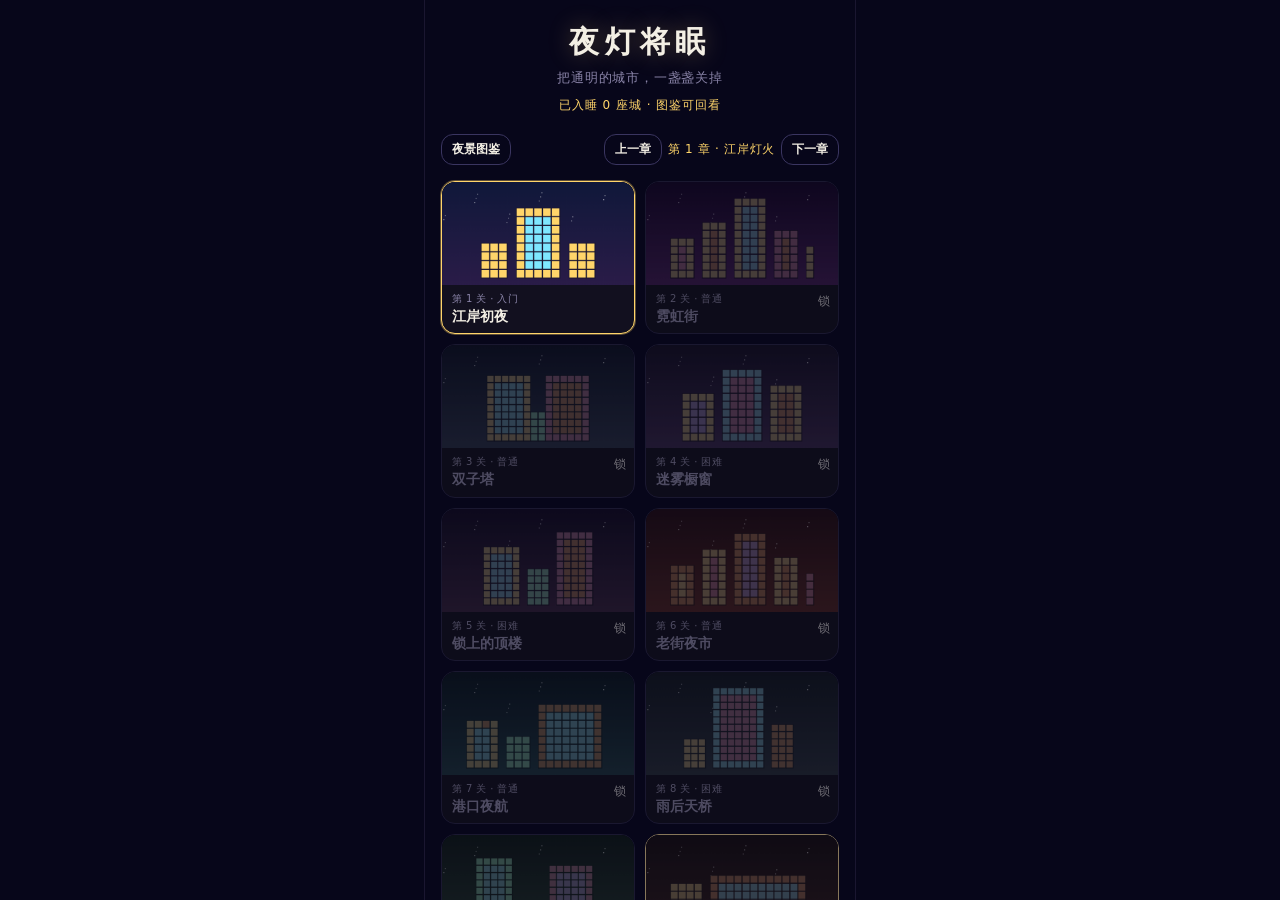
==== commit 58dd5f6f: "feat: 机关视觉语言、夜景图鉴与千关生成节奏 统一锁/钥匙标记、托盘预标「等」、点住预览和首见图示卡；通关收入夜景图鉴； 第 21 关起种子化生成并由求解器筛选，锯齿节奏可支撑上千关。保留时光倒流" ====
--- a/index.html
+++ b/index.html
@@ -239,6 +239,120 @@
   #levels { gap: 8px; }
 }
 
+/* menu bar / pager */
+.menu-bar { display: flex; align-items: center; justify-content: space-between; gap: 8px; margin: 14px 0 0; }
+#pager { display: flex; align-items: center; gap: 6px; }
+#pager .btn, .menu-bar .btn { padding: 6px 10px; font-size: 12px; }
+#pageLab { font-size: 12px; color: var(--accent); letter-spacing: 0.06em; white-space: nowrap; }
+.card.landmark { border-color: #ffd56a; }
+.card .badge {
+  position: absolute; left: 8px; top: 8px; font-size: 9px; letter-spacing: 0.08em;
+  background: #ffd56a; color: #2a1a08; border-radius: 6px; padding: 1px 5px; font-weight: 700;
+}
+
+/* album */
+#album { flex: 1; display: flex; flex-direction: column; min-height: 0; overflow: auto; padding: 18px 16px 28px; }
+#album[hidden] { display: none !important; }
+#album .brand { position: relative; }
+#albumBack, #album .brand .icon {
+  appearance: none;
+  position: absolute; left: 0; top: 8px;
+  background: #1a1730; border: 1px solid var(--line);
+  border-radius: 10px; width: 34px; height: 34px;
+  cursor: pointer; display: grid; place-items: center;
+  font-size: 16px; color: var(--text); z-index: 2;
+}
+#postcards { display: grid; grid-template-columns: 1fr 1fr; gap: 10px; margin-top: 16px; }
+.postcard {
+  appearance: none; border: 1px solid #2a2650; background: #12101f;
+  border-radius: 14px; padding: 0; overflow: hidden; cursor: pointer; text-align: left; color: inherit;
+}
+.postcard canvas { display: block; width: 100%; height: auto; }
+.postcard .meta { padding: 7px 10px 8px; }
+.postcard .meta strong { display: block; font-size: 13px; }
+.postcard .meta .star { color: var(--accent); font-size: 11px; }
+.postcard.empty { opacity: 0.4; cursor: default; }
+.postcard.landmark { border-color: #ffd56a; box-shadow: 0 0 0 1px rgba(255,213,106,.3); }
+.postcard-view canvas { width: 100%; height: auto; border-radius: 10px; margin-bottom: 8px; }
+#cardStars { color: var(--accent); letter-spacing: 4px; margin: 4px 0; }
+
+/* tray wait mark / preview */
+.box.waitish { box-shadow: 0 3px 0 #140d08, 0 0 0 2px rgba(200,180,255,.45); }
+.box.waitish .prezz {
+  position: absolute; right: 3px; top: 1px; font-size: 9px; font-weight: 700; opacity: .75; letter-spacing: 0;
+}
+.box.gate .prezz, .box .mechmark {
+  position: absolute; left: 3px; top: 1px; font-size: 9px; font-weight: 700; opacity: .85;
+}
+.box.previewing { outline: 3px solid #fff4c0; outline-offset: 2px; }
+
+/* intro card */
+#introCard {
+  position: absolute; inset: 0; z-index: 16;
+  display: grid; place-items: end center;
+  background: rgba(6,5,16,.45); padding: 16px 16px 80px;
+  pointer-events: auto;
+}
+#introCard[hidden] { display: none !important; }
+.intro-panel {
+  width: 100%; background: #fff8e8; color: #2a1a10; border-radius: 16px;
+  padding: 14px 14px 12px; box-shadow: 0 12px 32px rgba(0,0,0,.4);
+}
+.intro-panel h3 { margin: 0 0 6px; font-size: 18px; }
+.intro-panel p { margin: 0 0 10px; font-size: 14px; line-height: 1.55; color: #4a3428; }
+.intro-anim {
+  height: 64px; border-radius: 10px; background: #1a1630; margin-bottom: 10px;
+  position: relative; overflow: hidden;
+}
+.intro-anim .city { position: absolute; inset: auto 10px 8px 10px; height: 28px; background: #2a2650; border-radius: 3px; }
+.intro-anim .key {
+  position: absolute; left: 16px; top: 14px; width: 18px; height: 18px; border-radius: 4px;
+  background: #ffd56a; color: #3a2208; font: 700 10px sans-serif; display: grid; place-items: center;
+  animation: introBob 1.2s ease-in-out infinite;
+}
+.intro-anim .lock {
+  position: absolute; right: 28px; top: 12px; width: 22px; height: 22px; border-radius: 4px;
+  background: #3a3560; color: #ffd56a; font: 700 11px sans-serif; display: grid; place-items: center;
+}
+.intro-anim .line {
+  position: absolute; left: 34px; right: 50px; top: 22px; height: 0;
+  border-top: 2px dashed #ffd56a; opacity: .85;
+}
+.intro-anim.shutter .door {
+  position: absolute; left: 30%; right: 30%; top: 16px; height: 22px; background: repeating-linear-gradient(#2a3040, #2a3040 4px, #1a2030 4px, #1a2030 6px);
+  animation: introLift 1.6s ease-in-out infinite;
+}
+.intro-anim.awaken .dark {
+  position: absolute; left: 40%; right: 18%; top: 12px; height: 28px; background: #12101c;
+  animation: introWake 1.8s ease-in-out infinite;
+}
+.intro-anim.blink .lan {
+  position: absolute; left: 50%; top: 16px; width: 16px; height: 20px; margin-left: -8px;
+  background: #ff8ab8; border-radius: 8px 8px 4px 4px;
+  animation: introBlink 1s step-end infinite;
+}
+.intro-anim.duo .slot2 {
+  position: absolute; left: 28%; right: 28%; top: 20px; height: 22px;
+  border: 2px solid #ff9a4a; border-radius: 6px; display: grid; grid-template-columns: 1fr 1fr; gap: 3px; padding: 2px;
+}
+.intro-anim.duo .slot2 i { background: #ff9a4a; border-radius: 3px; display: block; }
+.intro-anim.hidden .q {
+  position: absolute; left: 50%; top: 14px; margin-left: -14px; width: 28px; height: 28px;
+  background: #3a3558; color: #dcd6ff; border-radius: 6px; display: grid; place-items: center;
+  font: 700 16px sans-serif; animation: introBob 1s ease-in-out infinite;
+}
+@keyframes introBob { 50% { transform: translateY(3px); } }
+@keyframes introLift { 0%,40% { transform: translateY(0); } 70%,100% { transform: translateY(-16px); opacity: .3; } }
+@keyframes introWake { 0%,40% { background: #12101c; } 60%,100% { background: #c9a6ff; } }
+@keyframes introBlink { 0%,49% { opacity: 1; } 50%,100% { opacity: .2; } }
+
+#previewTag {
+  position: absolute; left: 50%; top: 44px; transform: translateX(-50%);
+  background: #1a2030; color: #e8f0ff; border: 1px solid #3a5070;
+  padding: 6px 12px; border-radius: 999px; font-size: 12px; pointer-events: none; z-index: 6;
+}
+#previewTag[hidden] { display: none !important; }
+
   </style>
 </head>
 <body>
@@ -249,7 +363,33 @@
         <p>把通明的城市，一盏盏关掉</p>
         <p id="progress"></p>
       </div>
+      <div class="menu-bar">
+        <button class="btn ghost" id="albumBtn" type="button">夜景图鉴</button>
+        <div id="pager">
+          <button class="btn ghost" id="pagePrev" type="button">上一章</button>
+          <span id="pageLab">第 1 章</span>
+          <button class="btn ghost" id="pageNext" type="button">下一章</button>
+        </div>
+      </div>
       <div id="levels"></div>
+    </section>
+
+    <section id="album" hidden>
+      <div class="brand">
+        <button class="icon" id="albumBack" type="button">←</button>
+        <h1>夜景图鉴</h1>
+        <p id="albumProg">把关掉的城市，收成明信片</p>
+      </div>
+      <div id="postcards"></div>
+      <div id="cardView" class="modal" hidden>
+        <div class="panel postcard-view">
+          <canvas id="cardCanvas" width="320" height="200"></canvas>
+          <div id="cardStars"></div>
+          <h2 id="cardName"></h2>
+          <p id="cardQuote"></p>
+          <button class="btn primary" id="cardClose" type="button">收回册子</button>
+        </div>
+      </div>
     </section>
 
     <section id="game" hidden>
@@ -266,6 +406,14 @@
         <div id="toast"></div>
         <div id="slots"></div>
         <div id="coach" hidden></div>
+        <div id="introCard" hidden>
+          <div class="intro-panel">
+            <div class="intro-anim" id="introAnim"></div>
+            <h3 id="introTitle"></h3>
+            <p id="introLine"></p>
+            <button class="btn primary" id="introOk" type="button">知道了</button>
+          </div>
+        </div>
         <div id="fx"></div>
       </div>
       <div id="tray"></div>
@@ -292,6 +440,7 @@
           <div id="winStars">★★★</div>
           <p id="winSub">城市已入睡</p>
           <div class="row">
+            <button class="btn ghost" id="winAlbum" type="button">看图鉴</button>
             <button class="btn ghost" id="winMenu" type="button">菜单</button>
             <button class="btn" id="winRetry" type="button">再关一次</button>
             <button class="btn primary" id="winNext" type="button" style="min-width:0;flex:1">下一关</button>
@@ -565,14 +714,14 @@
     return lights + "#" + cs + "#" + ss + "#" + uk + "#" + ((takes || 0) % 2);
   }
 
-  function solve(level, slotCount) {
+  function solve(level, slotCount, opts) {
     const grid0 = cloneGrid(level.grid);
     const cols0 = cloneCols(level.cols);
     const slots0 = Array(slotCount).fill(null);
     const unlocked0 = { ...(level.unlocked || {}) };
     const seen = new Set();
     let found = null;
-    const maxVisits = 400000;
+    const maxVisits = (opts && opts.maxVisits) || 400000;
     let visits = 0;
 
     function dfs(grid, cols, slots, unlocked, takes, path) {
@@ -1438,15 +1587,596 @@
 })(typeof globalThis !== "undefined" ? globalThis : this);
 
   </script>
+  <script id="gen">
+// Procedural level generator + pacing for 夜灯将眠. Depends on NightCore.
+(function (root) {
+  const C = root.NightCore || (typeof require === "function" ? require("./core.js") : null);
+  if (!C) throw new Error("NightCore required");
+
+  const INTROS = [
+    { id: "hidden", at: 4, title: "问号工单", line: "点下去才会现形。先数一数城里还剩什么颜色。" },
+    { id: "lock", at: 5, title: "钥匙灯", line: "锁着的楼和钥匙灯是同一个标记。先关钥匙，再进楼。" },
+    { id: "shutter", at: 8, title: "电梯卷帘", line: "中间几层被卷帘挡住。天台和街边可以先关，按钮在岗亭上。" },
+    { id: "breaker", at: 10, title: "总闸", line: "整片区域都没电，靠边是关不到的。先拉开同标记的总闸。" },
+    { id: "awaken", at: 12, title: "会亮起来的灯", line: "那面墙现在是黑的。关掉开关后它会一下子亮起来，先留个槽。" },
+    { id: "duo", at: 14, title: "双槽招牌", line: "大霓虹要两个挨着的电闸槽才能接下。别把空位拆散了。" },
+    { id: "blink", at: 17, title: "闪烁灯笼", line: "灯笼在闪。只有暗下去的那一拍才能关。单数次派工会碰上暗拍。" },
+  ];
+
+  const MECH_META = {
+    hidden:  { hue: "#c9a6ff", mark: "?",  label: "问号" },
+    lock:    { hue: "#ffd56a", mark: "钥", label: "钥匙" },
+    shutter: { hue: "#7ee7ff", mark: "梯", label: "电梯" },
+    breaker: { hue: "#8dffc1", mark: "闸", label: "总闸" },
+    awaken:  { hue: "#c9a6ff", mark: "亮", label: "开关" },
+    duo:     { hue: "#ff9a4a", mark: "双", label: "双槽" },
+    blink:   { hue: "#ff8ab8", mark: "闪", label: "灯笼" },
+  };
+
+  const CHAPTERS = [
+    "江岸灯火", "跨年之前", "修灯夜话", "河岸回声", "深巷再巡",
+    "港湾值夜", "高架夜风", "旧城钟声", "园区打烊", "江心沙洲",
+    "北站过夜", "山城灯梯", "海滨栈道", "林间小镇", "古城墙根",
+    "运河夜泊", "雪后灯笼", "雨巷电器", "工坊夜班", "天台天线",
+  ];
+
+  const THEME_POOL = [
+    { id: "canal", name: "运河夜泊", water: true, signs: ["运河", "船坞"], sky0: "#10182a", sky1: "#182438", sky2: "#243048", accent: "#7ee7ff", wall: ["#121c28", "#1a2838"], landmark: "bridge", quote: "河面只剩下船灯的倒影。" },
+    { id: "clock", name: "钟楼打烊", signs: ["钟楼", "广场"], sky0: "#141028", sky1: "#201838", sky2: "#302448", accent: "#ffd56a", wall: ["#1a1628", "#261e38"], landmark: "clock", quote: "最后一声钟响，广场也暗了。" },
+    { id: "station", name: "北站过夜", signs: ["北站", "进站"], sky0: "#0c1420", sky1: "#182030", sky2: "#243040", accent: "#c8e4ff", wall: ["#141c28", "#1c2838"], landmark: "hall", quote: "末班车走了，候车厅睡了。" },
+    { id: "temple", name: "山门夜香", signs: ["山门", "禅院"], sky0: "#1c1010", sky1: "#2a1814", sky2: "#3a2018", accent: "#ff9a4a", wall: ["#221818", "#2c2018"], landmark: "temple", quote: "香火歇了，山门也歇了。" },
+    { id: "tvtower", name: "电视塔下", signs: ["电视塔", "瞭望"], sky0: "#08141c", sky1: "#102028", sky2: "#183040", accent: "#7ee7ff", wall: ["#0c1c24", "#142830"], landmark: "tower", quote: "塔尖的红点，也终于暗了。" },
+    { id: "hotspring", name: "山汤夜雾", water: true, signs: ["温泉", "旅馆"], sky0: "#201018", sky1: "#301820", sky2: "#402028", accent: "#ff8ab8", wall: ["#281818", "#382422"], landmark: "roof", quote: "雾气散尽，汤屋也安静了。" },
+    { id: "wharf2", name: "南码头", water: true, signs: ["码头", "吊机"], sky0: "#061820", sky1: "#0c2830", sky2: "#143840", accent: "#7ee7ff", wall: ["#0c2024", "#143038"], landmark: "crane", quote: "吊机停了，岸边只剩潮声。" },
+    { id: "oldtown", name: "砖巷夜灯", signs: ["砖巷", "茶馆"], sky0: "#2a0c10", sky1: "#3a1418", sky2: "#5a2018", accent: "#ff9a4a", wall: ["#2a1414", "#3a1c18"], landmark: "lane", quote: "茶馆打烊，青石板也凉了。" },
+    { id: "campus2", name: "林荫校道", signs: ["图书馆", "操场"], sky0: "#0c1c14", sky1: "#14281c", sky2: "#1c3828", accent: "#8dffc1", wall: ["#102018", "#183024"], landmark: "hall", quote: "操场的灯，最后也熄了。" },
+    { id: "stadium", name: "体育场夜", signs: ["赛场", "看台"], sky0: "#141018", sky1: "#201828", sky2: "#2c2038", accent: "#ffd56a", wall: ["#1a1624", "#261e30"], landmark: "bowl", quote: "看台空了，场地睡了。" },
+    { id: "hospital", name: "夜班医院", signs: ["门诊", "急诊"], sky0: "#101820", sky1: "#182430", sky2: "#203040", accent: "#c8e4ff", wall: ["#141c28", "#1c2834"], landmark: "cross", quote: "走廊的灯，一盏盏交了班。" },
+    { id: "market2", name: "花市收摊", signs: ["花市", "花店"], sky0: "#1c1020", sky1: "#2a1830", sky2: "#3a2040", accent: "#ff8ab8", wall: ["#221428", "#2e1c34"], landmark: "awning", quote: "花桶收了，棚灯也收了。" },
+    { id: "factory2", name: "夜班车间", signs: ["车间", "危险"], sky0: "#0c140c", sky1: "#142014", sky2: "#1c2c18", accent: "#8dffc1", wall: ["#141c14", "#1c2818"], landmark: "stack", quote: "汽笛停了，车间也暗了。" },
+    { id: "bridge2", name: "二桥夜航", water: true, signs: ["二桥", "通航"], sky0: "#0c1420", sky1: "#182838", sky2: "#203040", accent: "#7ee7ff", wall: ["#141c28", "#1c2838"], landmark: "bridge", quote: "桥灯灭尽，江面只剩下星。" },
+    { id: "airport2", name: "廊桥过夜", signs: ["出发", "到达"], sky0: "#0c1420", sky1: "#142030", sky2: "#1c2c40", accent: "#c8e4ff", wall: ["#141c28", "#1c2838"], landmark: "wing", quote: "廊桥收回，停机坪睡着了。" },
+    { id: "ferry", name: "渡口末班", water: true, signs: ["渡口", "售票"], sky0: "#10183a", sky1: "#1c1540", sky2: "#2a1c48", accent: "#ffd56a", wall: ["#1a1630", "#241e38"], landmark: "pier", quote: "末班渡轮走了，渡口也暗了。" },
+    { id: "museum", name: "博物院夜", signs: ["展厅", "门票"], sky0: "#14101c", sky1: "#201828", sky2: "#2c2038", accent: "#c9a6ff", wall: ["#1a1624", "#261e30"], landmark: "hall", quote: "展柜暗了，石阶也凉了。" },
+    { id: "zoo", name: "园路夜灯", signs: ["园门", "熊猫"], sky0: "#0c1c14", sky1: "#14281c", sky2: "#1c3424", accent: "#8dffc1", wall: ["#102018", "#183024"], landmark: "gate", quote: "动物睡了，园路的灯也歇了。" },
+    { id: "ski", name: "雪场夜灯", signs: ["雪道", "缆车"], sky0: "#101828", sky1: "#182438", sky2: "#243048", accent: "#c8e4ff", wall: ["#141c28", "#1c2838"], landmark: "peak", quote: "缆车停了，雪道只剩月光。" },
+    { id: "bookstore", name: "书店街灯", signs: ["书店", "咖啡"], sky0: "#1a1014", sky1: "#281820", sky2: "#382428", accent: "#ffd56a", wall: ["#221418", "#2c1c20"], landmark: "lane", quote: "橱窗关了，街角也静了。" },
+    { id: "techpark", name: "园区加班", signs: ["园区", "大厦"], sky0: "#08141c", sky1: "#102028", sky2: "#183038", accent: "#7ee7ff", wall: ["#0c1c24", "#142830"], landmark: "tower", quote: "最后一栋楼也交了班。" },
+    { id: "residence", name: "小区夜灯", signs: ["小区", "物业"], sky0: "#14101c", sky1: "#1c1828", sky2: "#282030", accent: "#ffd56a", wall: ["#1a1624", "#241e2c"], landmark: "blocks", quote: "楼道的灯，一盏盏睡了。" },
+    { id: "highway", name: "服务区夜", signs: ["服务区", "加油"], sky0: "#101418", sky1: "#1a2028", sky2: "#242c34", accent: "#ff9a4a", wall: ["#161c22", "#202830"], landmark: "canopy", quote: "加油灯灭了，高速只剩车灯。" },
+    { id: "subway", name: "地铁出口", signs: ["地铁", "出站"], sky0: "#0c1018", sky1: "#161c28", sky2: "#202430", accent: "#7ee7ff", wall: ["#121820", "#1a2430"], landmark: "gate", quote: "出站口的灯，也跟着末班关了。" },
+    { id: "observatory", name: "天文台夜", signs: ["天文台", "圆顶"], sky0: "#080c18", sky1: "#101428", sky2: "#181c38", accent: "#c9a6ff", wall: ["#101428", "#181c34"], landmark: "dome", quote: "圆顶合上，把天空还给星星。" },
+    { id: "lighthouse", name: "灯塔守夜", water: true, signs: ["灯塔", "航道"], sky0: "#06141c", sky1: "#0c2028", sky2: "#142c38", accent: "#ffd56a", wall: ["#0c1c24", "#142830"], landmark: "lighthouse", quote: "灯塔也歇一晚，把海交给月亮。" },
+    { id: "pagoda", name: "古塔夜影", signs: ["古塔", "禅院"], sky0: "#1a1014", sky1: "#281818", sky2: "#38201c", accent: "#ff9a4a", wall: ["#221416", "#2c1c1a"], landmark: "pagoda", quote: "塔檐的铃，也不再响了。" },
+    { id: "expo", name: "会展收灯", signs: ["会展", "展馆"], sky0: "#10141c", sky1: "#1a2030", sky2: "#242c40", accent: "#7ee7ff", wall: ["#141c28", "#1c2838"], landmark: "hall", quote: "展馆的灯，一批批暗下去。" },
+    { id: "music", name: "音乐厅后", signs: ["音乐厅", "演出"], sky0: "#140c18", sky1: "#241428", sky2: "#341c38", accent: "#c9a6ff", wall: ["#1c1424", "#2a1c30"], landmark: "hall", quote: "谢幕之后，大厅也睡了。" },
+    { id: "garden", name: "园林夜游", signs: ["园林", "亭台"], sky0: "#0c1814", sky1: "#14241c", sky2: "#1c3028", accent: "#8dffc1", wall: ["#102018", "#183024"], landmark: "pavilion", quote: "亭里的灯灭了，湖面只剩月。" },
+  ];
+
+  const SUFFIX = ["", "·又一夜", "·深秋", "·入冬", "·春雨后", "·夏末"];
+
+  function hashStr(s) {
+    let h = 2166136261;
+    for (let i = 0; i < String(s).length; i++) h = Math.imul(h ^ String(s).charCodeAt(i), 16777619);
+    return h >>> 0;
+  }
+  function mulberry32(a) {
+    return function () {
+      a |= 0; a = (a + 0x6D2B79F5) | 0;
+      let t = Math.imul(a ^ (a >>> 15), 1 | a);
+      t = (t + Math.imul(t ^ (t >>> 7), 61 | t)) ^ t;
+      return ((t ^ (t >>> 14)) >>> 0) / 4294967296;
+    };
+  }
+  function irand(rng, a, b) { return a + ((rng() * (b - a + 1)) | 0); }
+  function pick(rng, arr) { return arr[(rng() * arr.length) | 0]; }
+  function clamp(n, a, b) { return Math.max(a, Math.min(b, n)); }
+
+  function chapterOf(n) { return Math.ceil(n / 10); }
+  function chapterName(n) { return CHAPTERS[(chapterOf(n) - 1) % CHAPTERS.length] + (chapterOf(n) > CHAPTERS.length ? "·" + Math.ceil(chapterOf(n) / CHAPTERS.length) : ""); }
+
+  function roleOf(n) {
+    const m = n % 10;
+    if (m === 0) return "boss";
+    if (n > 1 && (m === 1 || m === 2)) return "relax";
+    if (m === 5) return "pit";
+    const intro = INTROS.find((x) => x.at === n);
+    if (intro) return "teach";
+    return "normal";
+  }
+
+  function unlockedMechs(n) {
+    const out = [];
+    for (const it of INTROS) if (n >= it.at) out.push(it.id);
+    return out;
+  }
+
+  function pickMechs(n, role, rng) {
+    const unlocked = unlockedMechs(n);
+    if (n <= 20) return []; // hand levels
+    if (role === "teach") return [];
+    const comboCap = clamp(1 + Math.floor((n - 20) / 20), 1, 3);
+    let k = 1;
+    if (role === "relax") k = 1;
+    else if (role === "pit") k = Math.min(2, Math.max(1, comboCap));
+    else if (role === "boss") k = Math.min(unlocked.length, Math.max(2, comboCap));
+    else k = (n % 3 === 0 && comboCap > 1) ? Math.min(2, comboCap) : 1;
+    if (n < 30 && role !== "boss") k = 1;
+    const pool = unlocked.slice();
+    const chosen = [];
+    // cycle the primary mechanic by level so we don't keep drawing the same one
+    if (pool.length) {
+      const primary = pool[(n * 3 + Math.floor(n / 7)) % pool.length];
+      chosen.push(primary);
+      pool.splice(pool.indexOf(primary), 1);
+    }
+    while (chosen.length < k && pool.length) {
+      const i = (rng() * pool.length) | 0;
+      chosen.push(pool.splice(i, 1)[0]);
+    }
+    return chosen;
+  }
+
+  function baseScore(n) {
+    return clamp(18 + Math.sqrt(n) * 3.15, 14, 72);
+  }
+
+  function pacingOf(n) {
+    const role = roleOf(n);
+    const base = baseScore(n);
+    let target = base;
+    if (role === "boss") target = base + 14;
+    else if (role === "pit") target = base + 7;
+    else if (role === "relax") target = Math.max(16, base - 10);
+    else if (role === "teach") target = Math.max(14, base - 8);
+    target = clamp(target, 12, 86);
+    const colors = n <= 8 ? 3 : n <= 20 ? 4 : clamp(3 + Math.floor(n / 40), 3, 6);
+    const bury = role === "boss" ? 2 : role === "pit" ? 2 : role === "relax" || role === "teach" ? 0 : (n > 40 ? 1 : 0);
+    return {
+      n, role, target,
+      lo: target - 12,
+      hi: target + 12,
+      colors,
+      bury,
+      blds: role === "boss" ? 4 : role === "relax" ? 3 : 3 + (n > 50 ? 1 : 0),
+      W: role === "boss" ? 18 : 16 + (n > 80 ? 1 : 0),
+      H: role === "boss" ? 12 : 11,
+    };
+  }
+
+  function themeFor(n) {
+    const base = THEME_POOL[(n - 1) % THEME_POOL.length];
+    const cycle = Math.floor((n - 1) / THEME_POOL.length);
+    const suffix = SUFFIX[cycle % SUFFIX.length];
+    const name = (n % 10 === 0 ? "地标·" : "") + base.name + suffix;
+    return { ...base, name, landmark: n % 10 === 0, landmarkType: base.landmark, quote: base.quote };
+  }
+
+  function replayPeakAndThink(level, path, slotCount) {
+    let grid = C.cloneGrid(level.grid);
+    let cols = C.cloneCols(level.cols);
+    let slots = Array(slotCount).fill(null);
+    let unlocked = { ...(level.unlocked || {}) };
+    let takes = 0;
+    let peak = 0;
+    let think = 0;
+    for (const ci of path) {
+      C.saturate(grid, slots, unlocked, takes);
+      const useful = C.frontsUseful(grid, cols, unlocked, takes);
+      if (useful.length && useful.indexOf(ci) < 0) think++;
+      if (!C.place(cols, slots, ci, slotCount)) break;
+      takes++;
+      C.saturate(grid, slots, unlocked, takes);
+      const used = slots.filter(Boolean).length;
+      if (used > peak) peak = used;
+    }
+    return { peak, think };
+  }
+
+  function scoreDifficulty(level, sol, greedy, left) {
+    const slotCount = 5;
+    const rt = sol && sol.ok ? replayPeakAndThink(level, sol.path, slotCount) : { peak: 0, think: 0 };
+    const colors = new Set();
+    if (level.grid) {
+      for (const row of level.grid) for (const c of row) if (c && (c.on || c.dormant)) colors.add(c.c);
+    }
+    const mechs = (level.mechs && level.mechs.length) ? level.mechs.length : (level.mechanic ? 1 : 0);
+    let s = 0;
+    if (greedy && !greedy.ok) s += 24;
+    if (left && !left.ok) s += 12;
+    s += clamp(rt.think * 5, 0, 20);
+    s += clamp(Math.log10((sol && sol.visits) || 1) * 8, 0, 16);
+    s += clamp((rt.peak - 2) * 5, 0, 14);
+    s += (colors.size - 3) * 3;
+    s += mechs * 4;
+    if (level.pacing && level.pacing.bury) s += level.pacing.bury * 3;
+    return { score: clamp(Math.round(s), 0, 100), peak: rt.peak, think: rt.think, visits: sol ? sol.visits : 0, greedyOk: !!(greedy && greedy.ok), leftOk: !!(left && left.ok) };
+  }
+
+  function recItem(item) { return typeof item === "number" ? { c: item } : item; }
+
+  function assign(level, recipe, hiddenSet) {
+    hiddenSet = hiddenSet || new Set();
+    const { n } = C.countNeed(level.grid);
+    const parsed = recipe.map((col) => col.map(recItem));
+    const need = {};
+    for (const col of parsed) for (const it of col) need[it.c] = (need[it.c] || 0) + 1;
+    const piles = {};
+    for (const [cs, total] of Object.entries(n)) {
+      const c = +cs, k = need[c] || 0;
+      piles[c] = [];
+      if (k === 0 && total > 0) throw new Error("color leftover " + c);
+      if (k === 0) continue;
+      const base = Math.floor(total / k);
+      let rem = total - base * k;
+      for (let i = 0; i < k; i++) { piles[c].push(base + (rem > 0 ? 1 : 0)); if (rem > 0) rem--; }
+    }
+    for (const c of Object.keys(need)) if (!n[+c]) throw new Error("no lights " + c);
+    let tid = hashStr(level.id) % 100000;
+    level.cols = parsed.map((col, ci) => col.map((it, ri) => {
+      const hidden = !!(it.hidden || hiddenSet.has(ci + ":" + ri));
+      const extra = {};
+      if (hidden) extra.hidden = true;
+      if (it.duo) extra.duo = true;
+      return { c: it.c, n: piles[it.c].shift(), id: ++tid, ...extra };
+    }));
+    return level;
+  }
+
+  function findCell(g, pred) {
+    for (let y = 0; y < g.length; y++)
+      for (let x = 0; x < g[0].length; x++)
+        if (g[y][x] && pred(g[y][x], x, y)) return [x, y];
+    return null;
+  }
+
+  function buildGrid(rng, pacing, mechs) {
+    const W = pacing.W, H = pacing.H;
+    const g = C.emptyGrid(W, H);
+    const nB = clamp(pacing.blds, 3, 5);
+    const colors = [];
+    for (let i = 0; i < pacing.colors; i++) colors.push(i % 6);
+    // place buildings
+    const blds = [];
+    let x = 0;
+    const remain = nB;
+    for (let i = 0; i < remain; i++) {
+      const left = W - x;
+      const slotsLeft = remain - i;
+      const maxW = Math.max(2, Math.floor((left - (slotsLeft - 1)) / slotsLeft) + 1);
+      const bw = clamp(irand(rng, 3, Math.min(7, maxW)), 2, left - (slotsLeft - 1));
+      const bh = irand(rng, Math.max(5, H - 6), H - 1);
+      const y = H - bh;
+      const border = colors[i % colors.length];
+      const fill = colors[(i + 1 + ((rng() * 2) | 0)) % colors.length];
+      C.stampBuilding(g, x, y, bw, bh, { border, fill });
+      blds.push({ x, y, w: bw, h: bh, border, fill });
+      x += bw + 1;
+      if (x >= W - 1) break;
+    }
+    if (!blds.length) throw new Error("no buildings");
+
+    const used = mechs.slice();
+    // apply spatial mechanics
+    const leftB = blds[0];
+    const midB = blds[Math.floor(blds.length / 2)] || blds[0];
+    const rightB = blds[blds.length - 1];
+
+    if (used.includes("lock") && blds.length >= 2) {
+      const id = "L" + pacing.n;
+      for (let yy = rightB.y; yy < rightB.y + rightB.h; yy++)
+        for (let xx = rightB.x; xx < rightB.x + rightB.w; xx++)
+          if (g[yy][xx]) { g[yy][xx].lock = id; g[yy][xx].kind = g[yy][xx].kind || "zone"; }
+      const kx = leftB.x + (leftB.w >> 1);
+      const ky = leftB.y;
+      if (g[ky][kx]) { g[ky][kx].key = id; g[ky][kx].kind = "key"; g[ky][kx].c = leftB.border; }
+    }
+
+    if (used.includes("shutter")) {
+      const id = "S" + pacing.n;
+      const b = midB;
+      const y0 = b.y + Math.max(2, (b.h * 0.35) | 0);
+      const y1 = Math.min(b.y + b.h - 2, y0 + Math.max(2, (b.h * 0.35) | 0));
+      for (let yy = y0; yy < y1; yy++)
+        for (let xx = b.x; xx < b.x + b.w; xx++)
+          if (g[yy][xx]) { g[yy][xx].lock = id; g[yy][xx].kind = "shutter"; }
+      // button on leftmost building, not overlapping existing key if possible
+      const bx = leftB.x + 1;
+      const by = Math.min(H - 2, leftB.y + leftB.h - 2);
+      if (g[by][bx]) { g[by][bx].key = id; g[by][bx].kind = "button"; }
+    }
+
+    if (used.includes("breaker") && blds.length >= 2) {
+      const id = "B" + pacing.n;
+      const b = rightB;
+      for (let yy = b.y; yy < b.y + b.h; yy++)
+        for (let xx = b.x; xx < b.x + b.w; xx++)
+          if (g[yy][xx]) { g[yy][xx].lock = id; g[yy][xx].kind = "zone"; }
+      const bx = leftB.x;
+      const by = leftB.y;
+      if (g[by][bx]) { g[by][bx].key = id; g[by][bx].kind = "breaker"; }
+    }
+
+    if (used.includes("awaken")) {
+      const b = midB;
+      const cells = [];
+      const ix0 = b.x + 1, ix1 = b.x + b.w - 1;
+      const iy0 = b.y + 2, iy1 = b.y + b.h - 1;
+      for (let yy = iy0; yy < iy1; yy++)
+        for (let xx = ix0; xx < ix1; xx++)
+          if (g[yy][xx] && !g[yy][xx].lock) {
+            g[yy][xx].on = false;
+            g[yy][xx].dormant = true;
+            g[yy][xx].kind = "screen";
+            cells.push([xx, yy]);
+          }
+      if (cells.length) {
+        const sx = leftB.x + (leftB.w >> 1);
+        const sy = Math.min(H - 1, leftB.y + 1);
+        if (g[sy][sx]) { g[sy][sx].awaken = cells; g[sy][sx].kind = g[sy][sx].kind || "switch"; }
+        else if (g[leftB.y][leftB.x]) { g[leftB.y][leftB.x].awaken = cells; g[leftB.y][leftB.x].kind = "switch"; }
+      }
+    }
+
+    if (used.includes("blink")) {
+      const b = (used.includes("lock") || used.includes("breaker")) ? midB : rightB;
+      for (let xx = b.x; xx < b.x + b.w; xx++) {
+        if (g[b.y] && g[b.y][xx]) { g[b.y][xx].blink = true; g[b.y][xx].kind = g[b.y][xx].kind || "lantern"; }
+        if (b.h > 3 && g[b.y + 1] && g[b.y + 1][xx] && rng() > 0.35) {
+          g[b.y + 1][xx].blink = true;
+          g[b.y + 1][xx].kind = g[b.y + 1][xx].kind || "lantern";
+        }
+      }
+    }
+
+    return { grid: g, W, H };
+  }
+
+  function gateColors(grid) {
+    const set = new Set();
+    for (const row of grid) for (const c of row) {
+      if (c && (c.key || (c.awaken && c.awaken.length))) set.add(c.c);
+    }
+    return [...set];
+  }
+
+  function buildRecipe(rng, level, pacing, mechs) {
+    const { n } = C.countNeed(level.grid);
+    const colors = Object.keys(n).map(Number).sort((a, b) => a - b);
+    if (!colors.length) throw new Error("no colors");
+    const gates = gateColors(level.grid);
+    const duoColor = mechs.includes("duo") ? colors[colors.length - 1] : null;
+    const hide = mechs.includes("hidden");
+
+    // tickets per color
+    const parts = {};
+    for (const c of colors) {
+      const total = n[c];
+      let k = 2;
+      if (total >= 28) k = 3;
+      if (total >= 50) k = 4;
+      if (pacing.role === "relax") k = Math.min(k, 2);
+      if (duoColor === c) k = Math.max(2, Math.min(k, 2));
+      if (k > total) k = Math.max(1, total);
+      parts[c] = k;
+    }
+
+    // flatten tickets then deal into 4 columns
+    let tickets = [];
+    for (const c of colors) {
+      for (let i = 0; i < parts[c]; i++) {
+        const t = { c };
+        if (duoColor === c) t.duo = true;
+        tickets.push(t);
+      }
+    }
+    // bury gate colors: move them to the end of the list so they land deeper
+    if (pacing.bury > 0 && gates.length) {
+      const gset = new Set(gates);
+      const buried = [];
+      const rest = [];
+      for (const t of tickets) {
+        if (gset.has(t.c) && buried.filter((x) => x.c === t.c).length < pacing.bury) buried.push(t);
+        else rest.push(t);
+      }
+      tickets = rest.concat(buried);
+    } else if (pacing.role === "relax" || pacing.role === "teach") {
+      // put gates first (fronts)
+      const gset = new Set(gates);
+      tickets.sort((a, b) => (gset.has(b.c) ? 1 : 0) - (gset.has(a.c) ? 1 : 0));
+    }
+
+    // deal into 4 columns, roughly even, bury at end of last columns
+    const cols = [[], [], [], []];
+    tickets.forEach((t, i) => cols[i % 4].push(t));
+    // for bury, rotate last gate ticket to the end of column 3
+    if (pacing.bury > 0 && gates.length) {
+      for (let ci = 0; ci < 4; ci++) {
+        const idx = cols[ci].findIndex((t) => gates.includes(t.c));
+        if (idx >= 0 && idx < cols[ci].length - 1 && ci === 3) {
+          const [g] = cols[ci].splice(idx, 1);
+          cols[ci].push(g);
+        }
+      }
+    }
+
+    const hiddenSet = new Set();
+    if (hide) {
+      // hide some backs and maybe one non-front if enough tickets
+      for (let ci = 0; ci < 4; ci++) {
+        for (let ri = 1; ri < cols[ci].length; ri++) {
+          if (rng() < 0.55) hiddenSet.add(ci + ":" + ri);
+        }
+      }
+      if (pacing.role === "boss" || pacing.role === "pit") hiddenSet.add("3:0");
+    }
+    return { recipe: cols, hiddenSet };
+  }
+
+  function tryOnce(n, attempt) {
+    const pacing = pacingOf(n);
+    const rng = mulberry32(hashStr("nl:" + n + ":" + attempt));
+    const mechs = pickMechs(n, pacing.role, rng);
+    const th = themeFor(n);
+    const built = buildGrid(rng, pacing, mechs);
+    const lv = {
+      id: "gen-" + n,
+      name: th.name,
+      hint: hintFor(mechs, pacing.role),
+      tier: pacing.role === "boss" ? "超难" : pacing.role === "pit" ? "困难" : pacing.role === "relax" ? "普通" : "普通",
+      W: built.W,
+      H: built.H,
+      grid: built.grid,
+      cols: null,
+      unlocked: {},
+      coach: false,
+      mechanic: mechs.join("+") || null,
+      mechs,
+      theme: th.id,
+      water: !!th.water,
+      quote: th.quote,
+      chapter: chapterOf(n),
+      chapterName: chapterName(n),
+      landmark: n % 10 === 0,
+      landmarkType: th.landmarkType,
+      n,
+      generated: true,
+      pacing,
+      themeDef: th,
+    };
+    const { recipe, hiddenSet } = buildRecipe(rng, lv, pacing, mechs);
+    assign(lv, recipe, hiddenSet);
+    if (!C.ticketSumsOk(lv).ok) return null;
+    return lv;
+  }
+
+  function hintFor(mechs, role) {
+    if (!mechs.length) return "先看哪些灯已经贴着夜空。";
+    const bits = mechs.map((m) => (MECH_META[m] && MECH_META[m].label) || m);
+    if (role === "boss") return "今晚机关叠在一起：" + bits.join("、") + "。先看标记再下手。";
+    return "今晚要注意：" + bits.join("、") + "。";
+  }
+
+  const cache = {};
+
+  function generate(n) {
+    if (n <= 20 && C.LEVELS[n - 1]) return enrich(C.LEVELS[n - 1], n);
+    if (cache[n]) return cache[n];
+    let best = null;
+    let bestSol = null;
+    const pacing = pacingOf(n);
+    const maxTry = 28;
+    for (let a = 0; a < maxTry; a++) {
+      let lv = null;
+      try { lv = tryOnce(n, a); } catch (e) { continue; }
+      if (!lv) continue;
+      const sol = C.solve(lv, 5, { maxVisits: a < 18 ? 25000 : 80000 });
+      if (!sol.ok) continue;
+      const greedy = C.greedySolve(lv, 5);
+      const left = C.leftmostSolve(lv, 5);
+      const sc = scoreDifficulty(lv, sol, greedy, left);
+      lv.diff = sc;
+      lv.solPath = sol.path;
+      // prefer in-band; accept first solvable if tight
+      const inBand = sc.score >= pacing.lo && sc.score <= pacing.hi;
+      const roleFit =
+        (pacing.role === "boss" || pacing.role === "pit") ? (!greedy.ok || !left.ok || sc.think >= 1) :
+        (pacing.role === "relax" || pacing.role === "teach") ? (greedy.ok || sc.score <= pacing.hi) :
+        true;
+      if (inBand && roleFit) {
+        cache[n] = lv;
+        return lv;
+      }
+      if (!best || Math.abs(sc.score - pacing.target) < Math.abs(best.diff.score - pacing.target)) {
+        best = lv; bestSol = sol;
+      }
+    }
+    if (best) { cache[n] = best; return best; }
+    // last resort: simpler layout, must be solvable
+    for (let a = 100; a < 140; a++) {
+      const p2 = { ...pacing, bury: 0, role: "relax" };
+      let lv = null;
+      try {
+        const rng = mulberry32(hashStr("nl-fb:" + n + ":" + a));
+        const mechs = pickMechs(n, "relax", rng).slice(0, 1);
+        const th = themeFor(n);
+        const built = buildGrid(rng, p2, mechs);
+        lv = {
+          id: "gen-" + n, name: th.name, hint: hintFor(mechs, "relax"),
+          tier: "普通", W: built.W, H: built.H, grid: built.grid, cols: null,
+          unlocked: {}, mechanic: mechs.join("+") || null, mechs, theme: th.id,
+          water: !!th.water, quote: th.quote, chapter: chapterOf(n),
+          chapterName: chapterName(n), landmark: n % 10 === 0,
+          landmarkType: th.landmarkType, n, generated: true, pacing: p2, themeDef: th,
+        };
+        const rec = buildRecipe(rng, lv, p2, mechs);
+        assign(lv, rec.recipe, rec.hiddenSet);
+      } catch (e) { continue; }
+      const sol = C.solve(lv, 5, { maxVisits: 80000 });
+      if (!sol.ok) continue;
+      const greedy = C.greedySolve(lv, 5);
+      const left = C.leftmostSolve(lv, 5);
+      lv.diff = scoreDifficulty(lv, sol, greedy, left);
+      lv.solPath = sol.path;
+      cache[n] = lv;
+      return lv;
+    }
+    throw new Error("failed to generate solvable level " + n);
+  }
+
+  function enrich(L, n) {
+    const th = themeFor(n);
+    if (L._enriched) return L;
+    L.n = n;
+    L.chapter = chapterOf(n);
+    L.chapterName = chapterName(n);
+    L.landmark = n % 10 === 0;
+    const HAND_TYPES = {
+      river: "pier", neon: "lane", twins: "tower", mist: "awning", lock: "roof",
+      nightmarket: "lane", port: "crane", overpass: "bridge", campus: "hall",
+      fishery: "crane", mall: "awning", cinema: "hall", onsen: "roof", park: "wheel",
+      plant: "stack", bridge: "bridge", festival: "lantern", airport: "wing",
+      satellite: "blocks", newyear: "tower",
+    };
+    if (!L.landmarkType) L.landmarkType = HAND_TYPES[L.theme] || (L.landmark ? "tower" : null);
+    if (!L.mechs) L.mechs = L.mechanic ? String(L.mechanic).split("+") : [];
+    if (!L.themeDef) L.themeDef = null;
+    L._enriched = true;
+    return L;
+  }
+
+  function getLevel(i) {
+    const n = i + 1;
+    if (i < C.LEVELS.length) return enrich(C.LEVELS[i], n);
+    return generate(n);
+  }
+
+  function introFor(n) { return INTROS.find((x) => x.at === n) || null; }
+
+  const api = {
+    INTROS, MECH_META, THEME_POOL, CHAPTERS,
+    hashStr, pacingOf, roleOf, themeFor, chapterOf, chapterName,
+    scoreDifficulty, generate, getLevel, introFor, unlockedMechs,
+    cache,
+  };
+  if (typeof module !== "undefined" && module.exports) module.exports = api;
+  root.NightGen = api;
+  if (C) C.getLevel = getLevel;
+})(typeof globalThis !== "undefined" ? globalThis : this);
+
+  </script>
   <script>
 /* 夜灯将眠 — game shell. Depends on NightCore. */
 (function () {
   const C = window.NightCore;
+  const G = window.NightGen;
   const $ = (s, r) => (r || document).querySelector(s);
   const $$ = (s, r) => [...(r || document).querySelectorAll(s)];
 
   const SLOT_N = 5;
   const SAVE_KEY = "nightlights-save-v1";
+  const PAGE = 20;
+  const MAX_MENU = 1000;
 
   let screen = "menu";
   let li = 0;
@@ -1489,6 +2219,10 @@
   let decor = null;
   let titleClicks = [];
   let cars = [];
+  let menuPage = 0;
+  let preview = null;
+  let holdTimer = 0;
+  let holdCi = -1;
 
   const board = $("#board");
   const ctx = board.getContext("2d");
@@ -1515,17 +2249,27 @@
     satellite:   { sky0:"#08141c", sky1:"#102028", sky2:"#183040", fog:"rgba(60,200,200,0.14)", signs:["卫星城","新区"], accent:"#7ee7ff", wall:["#0c1c24","#142830"] },
     newyear:     { sky0:"#14081c", sky1:"#281030", sky2:"#4a1848", fog:"rgba(255,200,80,0.20)", signs:["跨年","倒计时"], accent:"#ffd56a", wall:["#1c1028","#2c1838"] },
   };
-  function themeOf(L) { return THEMES[(L && (L.theme || L.id)) || "river"] || THEMES.river; }
+  function themeOf(L) {
+    if (L && L.themeDef && L.themeDef.sky0) {
+      const d = L.themeDef;
+      return { sky0: d.sky0, sky1: d.sky1, sky2: d.sky2, accent: d.accent || "#ffd56a", wall: d.wall || ["#1a1628", "#241e38"], signs: d.signs || [L.name], water: !!d.water, fog: null };
+    }
+    const th = THEMES[(L && (L.theme || L.id)) || "river"] || THEMES.river;
+    return { ...th, fog: null };
+  }
+  function levelAt(i) { return G && G.getLevel ? G.getLevel(i) : C.LEVELS[i]; }
+
 
   /* ---------- save ---------- */
   function loadSave() {
     try {
       const s = JSON.parse(localStorage.getItem(SAVE_KEY) || "null");
-      if (s && s.v === 1 && s.stars) return { v: 1, stars: s.stars, unlocked: s.unlocked || 1, all: !!s.all };
+      if (s && s.v === 1 && s.stars) return { v: 1, stars: s.stars, unlocked: s.unlocked || 1, all: !!s.all, seenIntro: s.seenIntro || {} };
     } catch (e) {}
-    return { v: 1, stars: {}, unlocked: 1, all: false };
+    return { v: 1, stars: {}, unlocked: 1, all: false, seenIntro: {} };
   }
   let save = loadSave();
+  if (!save.seenIntro) save.seenIntro = {};
   function persist() {
     try { localStorage.setItem(SAVE_KEY, JSON.stringify(save)); } catch (e) {}
   }
@@ -1694,8 +2438,8 @@
     if (!LV) { geo = { w, h }; return; }
     const slotBand = 70;
     const streetY = h - slotBand;
-    const sky = Math.max(96, h * 0.22);
-    const cityH = Math.max(80, streetY - sky - 8);
+    const sky = Math.max(52, h * 0.11);
+    const cityH = Math.max(100, streetY - sky - 6);
     const cs = Math.max(9, Math.min((w - 12) / LV.W, cityH / LV.H));
     const ox = (w - cs * LV.W) / 2;
     const oy = streetY - 8 - cs * LV.H;
@@ -1785,21 +2529,42 @@
     screen = "menu";
     LV = null;
     $("#game").hidden = true;
+    if ($("#album")) $("#album").hidden = true;
     $("#menu").hidden = false;
     renderMenu();
   }
 
+  function pageCount() {
+    if (save.all) return Math.ceil(MAX_MENU / PAGE);
+    const vis = Math.max(PAGE, Math.min(MAX_MENU, (save.unlocked || 1) + PAGE - 1));
+    return Math.max(1, Math.ceil(vis / PAGE));
+  }
   function renderMenu() {
     const cleared = Object.keys(save.stars).length;
     const prog = $("#progress");
-    if (prog) prog.textContent = save.all ? `已入睡 ${cleared} / ${C.LEVELS.length} 座城 · 测试解锁` : `已入睡 ${cleared} / ${C.LEVELS.length} 座城`;
+    const pages = pageCount();
+    if (menuPage >= pages) menuPage = pages - 1;
+    if (menuPage < 0) menuPage = 0;
+    const chap = menuPage + 1;
+    const chapName = G && G.chapterName ? G.chapterName(menuPage * PAGE + 1) : ("第 " + chap + " 章");
+    if (prog) prog.textContent = save.all
+      ? `已入睡 ${cleared} 座城 · 图鉴 ${cleared} · 测试解锁`
+      : `已入睡 ${cleared} 座城 · 图鉴可回看`;
+    if ($("#pageLab")) $("#pageLab").textContent = `第 ${chap} 章 · ${chapName}`;
+    if ($("#pagePrev")) $("#pagePrev").disabled = menuPage <= 0;
+    if ($("#pageNext")) $("#pageNext").disabled = menuPage >= pages - 1;
     const box = $("#levels");
     box.innerHTML = "";
-    C.LEVELS.forEach((L, i) => {
+    const start = menuPage * PAGE;
+    for (let i = start; i < start + PAGE; i++) {
+      if (i >= MAX_MENU) break;
+      let L;
+      try { L = levelAt(i); } catch (e) { continue; }
+      if (!L) continue;
       const open = isOpenLevel(i);
       const b = document.createElement("button");
       const starsN = save.stars[i] || 0;
-      b.className = "card" + (starsN ? " done" : "") + (open && !starsN && i === save.unlocked - 1 ? " start" : "") + (open ? "" : " locked");
+      b.className = "card" + (starsN ? " done" : "") + (open && !starsN && i === (save.unlocked - 1) ? " start" : "") + (open ? "" : " locked") + (L.landmark ? " landmark" : "");
       b.type = "button";
       const cv = document.createElement("canvas");
       cv.width = 280;
@@ -1807,16 +2572,14 @@
       drawThumb(cv, L, open);
       const meta = document.createElement("div");
       meta.className = "meta";
-      meta.innerHTML = `<span class="no">第 ${i + 1} 关 · ${L.tier}</span><strong>${L.name}</strong>`;
+      meta.innerHTML = `<span class="no">第 ${i + 1} 关 · ${L.tier || ""}</span><strong>${L.name}</strong>`;
+      if (L.landmark) meta.innerHTML += `<span class="badge">地标</span>`;
       if (!open) meta.innerHTML += `<span class="lock">锁</span>`;
       else if (starsN) meta.innerHTML += `<span class="star">${"★".repeat(starsN)}${"☆".repeat(3 - starsN)}</span>`;
       b.append(cv, meta);
-      b.onclick = () => {
-        if (!open) { /* stay */ return; }
-        openLevel(i);
-      };
+      b.onclick = () => { if (open) openLevel(i); };
       box.appendChild(b);
-    });
+    }
   }
 
   function drawThumb(cv, L, open) {
@@ -1855,13 +2618,19 @@
     li = i;
     screen = "game";
     $("#menu").hidden = true;
+    if ($("#album")) $("#album").hidden = true;
     $("#game").hidden = false;
     loadLevel(i);
   }
 
   function loadLevel(i) {
-    const src = C.LEVELS[i];
+    const src = levelAt(i);
     LV = src;
+    preview = null;
+    holdTimer = 0;
+    holdCi = -1;
+    if ($("#previewTag")) $("#previewTag").hidden = true;
+    if ($("#introCard")) $("#introCard").hidden = true;
     grid = C.cloneGrid(src.grid);
     cols = C.cloneCols(src.cols);
     slots = Array(SLOT_N).fill(null);
@@ -1898,7 +2667,7 @@
     updateHud();
     resize();
     if (src.coach) startCoach();
-    else toast(src.hint, true);
+    else if (!showIntroIfNeeded(i)) toast(src.hint, true);
   }
 
   function snapshot() {
@@ -1914,6 +2683,7 @@
     grid = C.cloneGrid(s.grid);
     cols = C.cloneCols(s.cols);
     slots = C.cloneSlots(s.slots);
+    for (const sl of slots) if (sl) { sl._busy = false; sl._wait = false; }
     unlocked = { ...s.unlocked };
     slotCount = s.slotCount;
     takes = s.takes || 0;
@@ -2024,8 +2794,32 @@
         btn.style.color = hidden ? "#dcd6ff" : colr.ink;
         btn.dataset.k = k;
         btn.textContent = hidden ? "?" : String(t.n);
-        if (k === 0) btn.onclick = () => tapBox(ci, k);
-        else { btn.tabIndex = -1; btn.classList.add("back"); }
+        if (k === 0) {
+          const canWork = !!C.findTarget(grid, t.c, unlocked, takes);
+          const isGate = colorIsGate(t.c);
+          if (!canWork) {
+            btn.classList.add("waitish");
+            const z = document.createElement("span");
+            z.className = "prezz";
+            z.textContent = t.duo && !C.canPlaceTicket(slots, slotCount, t) ? "双槽" : "等";
+            btn.appendChild(z);
+          }
+          if (isGate) {
+            btn.classList.add("gate");
+            const m = document.createElement("span");
+            m.className = "mechmark";
+            m.textContent = gateMark(t.c);
+            btn.appendChild(m);
+          }
+          if (colorHasBlink(t.c)) {
+            const m = document.createElement("span");
+            m.className = "mechmark";
+            m.style.right = "3px"; m.style.left = "auto";
+            m.textContent = "闪";
+            btn.appendChild(m);
+          }
+          bindHold(btn, ci);
+        } else { btn.tabIndex = -1; btn.classList.add("back"); }
         d.appendChild(btn);
       });
       if (col.length > 3) {
@@ -2177,6 +2971,7 @@
 
     for (let i = 0; i < slotCount; i++) {
       const s = slots[i];
+      if (s && s._busy && !workers.some((w) => w.si === i)) s._busy = false;
       if (!s || s.n <= 0 || s._busy || s.hold) continue;
       const t = C.findTarget(grid, s.c, unlocked, takes);
       if (!t) {
@@ -2346,7 +3141,7 @@
     const starsN = (usedRewind && usedAd) ? 1 : (usedRewind || usedAd) ? 2 : 3;
     const prev = save.stars[li] || 0;
     if (starsN > prev) save.stars[li] = starsN;
-    if (save.unlocked < li + 2) save.unlocked = Math.min(C.LEVELS.length, li + 2);
+    if (save.unlocked < li + 2) save.unlocked = Math.min(MAX_MENU, li + 2);
     persist();
     SFX.win();
     if (LV && LV.theme === "newyear") {
@@ -2474,21 +3269,12 @@
     ctx.beginPath(); ctx.arc(mx - mr * 0.28, my - mr * 0.18, mr * 0.22, 0, Math.PI * 2); ctx.fill();
     ctx.beginPath(); ctx.arc(mx + mr * 0.22, my + mr * 0.2, mr * 0.14, 0, Math.PI * 2); ctx.fill();
 
-    // warm fog, fades as city sleeps
-    if (th.fog) {
-      ctx.fillStyle = th.fog.replace(/[\d.]+\)$/, (0.22 * (1 - k * 0.85)).toFixed(3) + ")");
-      // fog string may not match; fallback
-      const fogA = 0.18 * (1 - k * 0.85);
-      const fg = ctx.createLinearGradient(0, (geo.sky || 80), 0, (geo.streetY || h));
-      fg.addColorStop(0, hexA(th.accent, 0));
-      fg.addColorStop(0.55, hexA(th.accent, fogA * 0.45));
-      fg.addColorStop(1, hexA(th.accent, fogA));
-      ctx.fillStyle = fg;
-      ctx.fillRect(0, 0, w, h);
-    }
-
     drawSkyline(k, th);
-    if (LV && grid) drawCity(k, th);
+    if (LV && grid) {
+      drawLandmark(k, th);
+      drawCity(k, th);
+      drawMechOverlay();
+    }
     drawStreet(k, th);
 
     for (const a of afterglow) {
@@ -2566,8 +3352,8 @@
           }
         }
       };
-      paint(decor.skylineFar || [], 0.92, 0.28, 0.35);
-      paint(decor.skylineMid || decor.skyline || [], 0.78, 0.5, 0.12);
+      paint(decor.skylineFar || [], 0.70, 0.08, 0.62);
+      paint(decor.skylineMid || decor.skyline || [], 0.52, 0.12, 0.50);
       skyKey = key;
     }
     ctx.drawImage(skyCv, 0, 0);
@@ -2635,14 +3421,24 @@
           const ay = oy + (b.y1 + 0.15) * cs - 5;
           if (ax < x + bw - 8) ctx.fillRect(ax, ay, 8, 5);
         }
-        // neon sign
-        if (b.sign && bw > cs * 2) {
-          const sy = oy + b.signY * cs + 2;
+        // neon signboard sits on the roof, not over windows
+        if (b.sign && bw > cs * 1.6) {
+          const tw = Math.min(bw - 4, Math.max(28, b.sign.length * Math.max(8, cs * 0.7) + 10));
+          const thh = Math.max(11, cs * 0.7);
+          const sx = x + (bw - tw) / 2;
+          const sy = y - thh - 6;
+          ctx.fillStyle = "rgba(10,8,20,0.88)";
+          ctx.fillRect(sx, sy, tw, thh);
+          ctx.strokeStyle = hexA(th.accent, 0.55 + 0.35 * (1 - k));
+          ctx.lineWidth = 1;
+          ctx.strokeRect(sx + 0.5, sy + 0.5, tw - 1, thh - 1);
           ctx.save();
-          ctx.font = `bold ${Math.max(8, cs * 0.55)}px "PingFang SC","Noto Sans SC",sans-serif`;
-          ctx.fillStyle = hexA(th.accent, 0.25 + 0.55 * (1 - k));
+          ctx.font = `bold ${Math.max(8, cs * 0.5)}px "PingFang SC","Noto Sans SC",sans-serif`;
+          ctx.fillStyle = hexA(th.accent, 0.55 + 0.4 * (1 - k));
           ctx.textAlign = "center";
-          ctx.fillText(b.sign, x + bw / 2, sy);
+          ctx.textBaseline = "middle";
+          ctx.fillText(b.sign, x + bw / 2, sy + thh / 2);
+          ctx.textBaseline = "alphabetic";
           ctx.restore();
         }
       }
@@ -2858,8 +3654,15 @@
       const vy = geo.streetY;
       if (Math.abs((onStreet ? w.x : vx) - w.vanX) < geo.w) drawVan(onStreet ? w.x : w.vanX, vy, col, w.a > 0);
     }
+    let bumpX = 0, bumpY = 0;
+    const near = workers.filter((o) => Math.hypot(o.x - w.x, o.y - w.y) < 18);
+    const idx = near.indexOf(w);
+    if (near.length > 1 && idx >= 0) {
+      bumpX = (idx - (near.length - 1) / 2) * 12;
+      bumpY = (idx % 2) * 8;
+    }
     ctx.save();
-    ctx.translate(w.x, w.y);
+    ctx.translate(w.x + bumpX, w.y + bumpY);
     ctx.scale(1.65, 1.65);
     const walk = Math.sin(w.ph) * 2;
     // wand
@@ -2923,6 +3726,498 @@
     ctx.restore();
   }
 
+
+  function colorIsGate(color) {
+    if (!grid) return false;
+    for (const row of grid) for (const c of row)
+      if (c && c.c === color && (c.key || (c.awaken && c.awaken.length))) return true;
+    return false;
+  }
+  function gateMark(color) {
+    if (!grid) return "";
+    for (const row of grid) for (const c of row) {
+      if (c && c.c === color && (c.key || (c.awaken && c.awaken.length))) {
+        if (c.kind === "button") return "梯";
+        if (c.kind === "breaker") return "闸";
+        if (c.kind === "switch" || (c.awaken && c.awaken.length)) return "亮";
+        if (c.kind === "beacon") return "标";
+        return "钥";
+      }
+    }
+    return "钥";
+  }
+  function colorHasBlink(color) {
+    if (!grid) return false;
+    for (const row of grid) for (const c of row) if (c && c.on && c.c === color && c.blink) return true;
+    return false;
+  }
+  function mechHue(kind, lockId) {
+    const map = (G && G.MECH_META) || {};
+    if (kind === "shutter") return (map.shutter || {}).hue || "#7ee7ff";
+    if (kind === "breaker" || kind === "zone") return (map.breaker || {}).hue || "#8dffc1";
+    if (kind === "switch" || kind === "screen") return (map.awaken || {}).hue || "#c9a6ff";
+    if (kind === "button") return (map.shutter || {}).hue || "#7ee7ff";
+    return (map.lock || {}).hue || "#ffd56a";
+  }
+
+  function bindHold(btn, ci) {
+    const start = (e) => {
+      if (over || won || paused) return;
+      if (e && e.pointerType === "mouse" && e.button !== 0) return;
+      holdCi = ci;
+      clearTimeout(holdTimer);
+      holdTimer = setTimeout(() => startPreview(ci), 280);
+    };
+    const end = (e) => {
+      const ready = holdCi === ci;
+      const had = preview && preview.ci === ci;
+      clearTimeout(holdTimer);
+      holdTimer = 0;
+      holdCi = -1;
+      if (had) { endPreview(); return; }
+      if (ready) tapBox(ci, 0);
+    };
+    const cancel = () => {
+      clearTimeout(holdTimer);
+      holdTimer = 0;
+      holdCi = -1;
+      endPreview();
+    };
+    btn.onpointerdown = start;
+    btn.onpointerup = end;
+    btn.onpointercancel = cancel;
+  }
+  function startPreview(ci) {
+    if (!cols[ci] || !cols[ci][0] || !grid) return;
+    const t = cols[ci][0];
+    const cells = [];
+    for (let y = 0; y < LV.H; y++)
+      for (let x = 0; x < LV.W; x++)
+        if (grid[y][x] && grid[y][x].on && grid[y][x].c === t.c && C.isReachable(grid, x, y, unlocked, takes))
+          cells.push([x, y]);
+    preview = { ci, cells, waiting: !cells.length, duo: !!t.duo, canPlace: C.canPlaceTicket(slots, slotCount, t) };
+    let tag = $("#previewTag");
+    if (!tag) {
+      tag = document.createElement("div");
+      tag.id = "previewTag";
+      $("#stage").appendChild(tag);
+    }
+    tag.hidden = false;
+    tag.textContent = !preview.canPlace
+      ? (t.duo ? "这块招牌要两个挨着的槽" : "电闸槽满了")
+      : (preview.waiting ? "进槽后还不能关，小电工会等" : "进槽后可以开工 · " + cells.length + " 盏");
+    const btn = $(`.tcol[data-c="${ci}"] .box[data-k="0"]`);
+    if (btn) btn.classList.add("previewing");
+  }
+  function endPreview() {
+    if (!preview) return;
+    const ci = preview.ci;
+    preview = null;
+    const tag = $("#previewTag");
+    if (tag) tag.hidden = true;
+    $$(".box.previewing").forEach((b) => b.classList.remove("previewing"));
+  }
+
+  function introHTML(id) {
+    if (id === "lock") return '<div class="city"></div><div class="key">钥</div><div class="line"></div><div class="lock">锁</div>';
+    if (id === "shutter") return '<div class="city"></div><div class="key">梯</div><div class="door"></div>';
+    if (id === "breaker") return '<div class="city"></div><div class="key">闸</div><div class="line"></div><div class="lock">停</div>';
+    if (id === "awaken") return '<div class="city"></div><div class="key">亮</div><div class="dark"></div>';
+    if (id === "blink") return '<div class="city"></div><div class="lan"></div>';
+    if (id === "duo") return '<div class="city"></div><div class="slot2"><i></i><i></i></div>';
+    if (id === "hidden") return '<div class="city"></div><div class="q">?</div>';
+    return '<div class="city"></div>';
+  }
+  function showIntroIfNeeded(i) {
+    if (!G || !G.introFor) return false;
+    const intro = G.introFor(i + 1);
+    if (!intro) return false;
+    save.seenIntro = save.seenIntro || {};
+    if (save.seenIntro[intro.id]) return false;
+    const el = $("#introCard");
+    if (!el) return false;
+    $("#introTitle").textContent = intro.title;
+    $("#introLine").textContent = intro.line;
+    const anim = $("#introAnim");
+    anim.className = "intro-anim " + intro.id;
+    anim.innerHTML = introHTML(intro.id);
+    el.hidden = false;
+    return true;
+  }
+  function dismissIntro() {
+    const intro = G && G.introFor ? G.introFor(li + 1) : null;
+    if (intro) { save.seenIntro = save.seenIntro || {}; save.seenIntro[intro.id] = true; persist(); }
+    if ($("#introCard")) $("#introCard").hidden = true;
+    if (LV && LV.hint) toast(LV.hint, true);
+  }
+
+  function openAlbum() {
+    screen = "album";
+    $("#game").hidden = true;
+    $("#menu").hidden = true;
+    $("#album").hidden = false;
+    const ids = Object.keys(save.stars).map(Number).sort((a, b) => a - b);
+    $("#albumProg").textContent = ids.length ? ("已收下 " + ids.length + " 张夜景明信片") : "通关后，关掉的城市会收进这里";
+    const box = $("#postcards");
+    box.innerHTML = "";
+    // show collected, plus landmark placeholders up to current chapter
+    const maxI = Math.max(ids.length ? ids[ids.length - 1] : 0, 19);
+    const show = new Set(ids);
+    for (let k = 9; k <= maxI; k += 10) show.add(k);
+    const list = [...show].sort((a, b) => a - b);
+    if (!list.length) {
+      const p = document.createElement("div");
+      p.className = "postcard empty";
+      p.innerHTML = '<div class="meta"><strong>还是空的</strong><span>先去关一盏灯吧</span></div>';
+      box.appendChild(p);
+      return;
+    }
+    list.forEach((i) => {
+      const has = save.stars[i] != null;
+      const L = levelAt(i);
+      const b = document.createElement("button");
+      b.className = "postcard" + (L.landmark ? " landmark" : "") + (has ? "" : " empty");
+      b.type = "button";
+      const cv = document.createElement("canvas");
+      cv.width = 280; cv.height = 160;
+      drawThumb(cv, L, has);
+      const meta = document.createElement("div");
+      meta.className = "meta";
+      const st = save.stars[i] || 0;
+      meta.innerHTML = `<strong>${has ? L.name : "？？？"}</strong>` +
+        (has ? `<span class="star">${"★".repeat(st)}</span>` : `<span>地标还未入睡</span>`);
+      b.append(cv, meta);
+      if (has) b.onclick = () => viewCard(i);
+      box.appendChild(b);
+    });
+  }
+  function viewCard(i) {
+    const L = levelAt(i);
+    const st = save.stars[i] || 0;
+    $("#cardName").textContent = L.name;
+    $("#cardQuote").textContent = L.quote || "城市已入睡。";
+    $("#cardStars").textContent = "★".repeat(st) + "☆".repeat(3 - st);
+    drawThumb($("#cardCanvas"), L, true);
+    $("#cardView").hidden = false;
+  }
+
+  function drawLandmark(k, th) {
+    if (!LV || !geo) return;
+    const type = LV.landmarkType
+      || (LV.theme === "newyear" ? "tower" : LV.theme === "fishery" ? "crane"
+        : LV.theme === "bridge" ? "bridge" : LV.theme === "park" ? "wheel"
+        : LV.theme === "airport" ? "wing" : LV.theme === "plant" ? "stack"
+        : LV.theme === "cinema" ? "hall" : LV.theme === "onsen" ? "roof"
+        : null);
+    if (!type && !LV.landmark) return;
+    const kind = type || "tower";
+    const special = !!LV.landmark;
+    const s = special ? 1.4 : 1.0;
+    let x = geo.w * 0.78, ground = (geo.oy || 80) - 4;
+    if (grid && LV && geo.cs) {
+      let bestRoof = 0, bestX = x;
+      const x0 = Math.floor(LV.W * 0.55);
+      for (let gx = x0; gx < LV.W; gx++) {
+        let roof = LV.H;
+        for (let gy = 0; gy < LV.H; gy++) {
+          if (grid[gy][gx]) { roof = gy; break; }
+        }
+        if (roof >= bestRoof) { bestRoof = roof; bestX = geo.ox + (gx + 0.5) * geo.cs; }
+      }
+      x = bestX;
+      ground = geo.oy + bestRoof * geo.cs - 2;
+    }
+    if (kind === "bridge" || kind === "pier" || kind === "crane") {
+      x = Math.min(x, geo.w * 0.7);
+    }
+    ctx.save();
+    ctx.globalAlpha = special ? 0.88 : 0.62;
+    ctx.fillStyle = lerpC((th && th.wall && th.wall[0]) || "#121018", "#000000", 0.15);
+    const acc = hexA((th && th.accent) || "#ffd56a", 0.75 * (1 - k * 0.4));
+    ctx.shadowColor = "rgba(0,0,0,0.45)";
+    ctx.shadowBlur = 6;
+    const bar = (bx, by, bw, bh) => { ctx.fillRect(bx, by, bw, bh); };
+    const tri = (x0, y0, x1, y1, x2, y2) => {
+      ctx.beginPath(); ctx.moveTo(x0, y0); ctx.lineTo(x1, y1); ctx.lineTo(x2, y2); ctx.fill();
+    };
+    if (kind === "tower" || kind === "tvtower") {
+      bar(x, ground - 90 * s, 10 * s, 90 * s);
+      tri(x - 8 * s, ground - 70 * s, x + 5 * s, ground - 100 * s, x + 18 * s, ground - 70 * s);
+      ctx.fillStyle = acc; bar(x + 3 * s, ground - 104 * s, 4 * s, 4 * s);
+    } else if (kind === "clock") {
+      bar(x, ground - 70 * s, 16 * s, 70 * s);
+      ctx.beginPath(); ctx.arc(x + 8 * s, ground - 78 * s, 14 * s, 0, Math.PI * 2); ctx.fill();
+      ctx.fillStyle = acc;
+      ctx.beginPath(); ctx.arc(x + 8 * s, ground - 78 * s, 4 * s, 0, Math.PI * 2); ctx.fill();
+    } else if (kind === "bridge" || kind === "crane") {
+      bar(x - 40 * s, ground - 8 * s, 90 * s, 6 * s);
+      bar(x, ground - 50 * s, 5 * s, 50 * s);
+      tri(x + 5 * s, ground - 50 * s, x + 40 * s, ground - 10 * s, x + 5 * s, ground - 10 * s);
+    } else if (kind === "lighthouse") {
+      bar(x, ground - 80 * s, 12 * s, 80 * s);
+      tri(x - 6 * s, ground - 80 * s, x + 6 * s, ground - 100 * s, x + 18 * s, ground - 80 * s);
+      ctx.fillStyle = acc; bar(x + 4 * s, ground - 70 * s, 4 * s, 6 * s);
+    } else if (kind === "pagoda") {
+      for (let i = 0; i < 4; i++) {
+        const yy = ground - (22 * s) * (i + 1);
+        const hw = (18 - i * 3) * s;
+        tri(x - hw, yy + 14 * s, x + 6 * s, yy - 4 * s, x + 6 * s + hw, yy + 14 * s);
+        bar(x, yy, 12 * s, 16 * s);
+      }
+    } else if (kind === "dome") {
+      bar(x - 6 * s, ground - 30 * s, 28 * s, 30 * s);
+      ctx.beginPath(); ctx.arc(x + 8 * s, ground - 30 * s, 16 * s, Math.PI, 0); ctx.fill();
+    } else if (kind === "pavilion") {
+      bar(x - 4 * s, ground - 28 * s, 20 * s, 28 * s);
+      tri(x - 14 * s, ground - 26 * s, x + 6 * s, ground - 52 * s, x + 26 * s, ground - 26 * s);
+      ctx.fillStyle = acc; bar(x + 4 * s, ground - 18 * s, 4 * s, 8 * s);
+    } else if (kind === "temple") {
+      bar(x - 8 * s, ground - 28 * s, 36 * s, 28 * s);
+      tri(x - 16 * s, ground - 28 * s, x + 10 * s, ground - 52 * s, x + 36 * s, ground - 28 * s);
+    } else if (kind === "hall") {
+      bar(x - 10 * s, ground - 36 * s, 40 * s, 36 * s);
+      tri(x - 12 * s, ground - 36 * s, x + 10 * s, ground - 52 * s, x + 32 * s, ground - 36 * s);
+      bar(x - 2 * s, ground - 16 * s, 8 * s, 16 * s);
+    } else if (kind === "roof") {
+      bar(x, ground - 28 * s, 28 * s, 28 * s);
+      tri(x - 6 * s, ground - 28 * s, x + 14 * s, ground - 48 * s, x + 34 * s, ground - 28 * s);
+    } else if (kind === "lane") {
+      bar(x, ground - 32 * s, 14 * s, 32 * s);
+      bar(x + 16 * s, ground - 24 * s, 12 * s, 24 * s);
+      tri(x - 2 * s, ground - 32 * s, x + 7 * s, ground - 44 * s, x + 16 * s, ground - 32 * s);
+    } else if (kind === "bowl") {
+      ctx.beginPath();
+      ctx.moveTo(x - 28 * s, ground);
+      ctx.quadraticCurveTo(x + 4 * s, ground - 40 * s, x + 36 * s, ground);
+      ctx.fill();
+    } else if (kind === "cross") {
+      bar(x, ground - 40 * s, 18 * s, 40 * s);
+      ctx.fillStyle = acc;
+      bar(x + 6 * s, ground - 54 * s, 6 * s, 18 * s);
+      bar(x + 1 * s, ground - 49 * s, 16 * s, 6 * s);
+    } else if (kind === "awning") {
+      bar(x, ground - 22 * s, 36 * s, 22 * s);
+      for (let i = 0; i < 4; i++) {
+        ctx.fillStyle = i % 2 ? acc : lerpC((th && th.wall && th.wall[0]) || "#121018", "#050508", 0.1);
+        bar(x + i * 9 * s, ground - 28 * s, 9 * s, 8 * s);
+      }
+    } else if (kind === "stack") {
+      bar(x, ground - 70 * s, 8 * s, 70 * s);
+      bar(x + 14 * s, ground - 52 * s, 7 * s, 52 * s);
+      ctx.fillStyle = hexA("#8890aa", 0.35 * (1 - k));
+      bar(x + 1 * s, ground - 78 * s, 6 * s, 8 * s);
+    } else if (kind === "wing") {
+      bar(x + 10 * s, ground - 48 * s, 8 * s, 48 * s);
+      ctx.beginPath();
+      ctx.moveTo(x - 24 * s, ground - 20 * s);
+      ctx.lineTo(x + 14 * s, ground - 28 * s);
+      ctx.lineTo(x + 14 * s, ground - 18 * s);
+      ctx.closePath(); ctx.fill();
+    } else if (kind === "pier") {
+      bar(x - 30 * s, ground - 8 * s, 70 * s, 5 * s);
+      bar(x - 22 * s, ground - 8 * s, 4 * s, 8 * s);
+      bar(x + 8 * s, ground - 8 * s, 4 * s, 8 * s);
+      bar(x + 30 * s, ground - 8 * s, 4 * s, 8 * s);
+    } else if (kind === "gate") {
+      bar(x, ground - 28 * s, 6 * s, 28 * s);
+      bar(x + 22 * s, ground - 28 * s, 6 * s, 28 * s);
+      bar(x - 4 * s, ground - 36 * s, 36 * s, 8 * s);
+    } else if (kind === "peak") {
+      tri(x - 20 * s, ground, x + 8 * s, ground - 64 * s, x + 36 * s, ground);
+      ctx.globalAlpha *= 0.7;
+      tri(x + 6 * s, ground, x + 28 * s, ground - 40 * s, x + 48 * s, ground);
+    } else if (kind === "blocks") {
+      bar(x, ground - 36 * s, 14 * s, 36 * s);
+      bar(x + 16 * s, ground - 24 * s, 12 * s, 24 * s);
+      bar(x + 30 * s, ground - 30 * s, 10 * s, 30 * s);
+    } else if (kind === "canopy") {
+      bar(x - 8 * s, ground - 26 * s, 44 * s, 6 * s);
+      bar(x + 4 * s, ground - 20 * s, 5 * s, 20 * s);
+      bar(x + 24 * s, ground - 20 * s, 5 * s, 20 * s);
+    } else if (kind === "wheel") {
+      ctx.strokeStyle = ctx.fillStyle;
+      ctx.lineWidth = 2 * s;
+      ctx.beginPath(); ctx.arc(x + 10 * s, ground - 28 * s, 26 * s, 0, Math.PI * 2); ctx.stroke();
+      bar(x + 8 * s, ground - 28 * s, 4 * s, 28 * s);
+    } else if (kind === "lantern") {
+      for (let i = 0; i < 3; i++) {
+        ctx.fillStyle = acc;
+        ctx.beginPath(); ctx.ellipse(x + i * 14 * s, ground - 36 * s, 5 * s, 7 * s, 0, 0, Math.PI * 2); ctx.fill();
+        ctx.fillStyle = lerpC((th && th.wall && th.wall[0]) || "#121018", "#050508", 0.2);
+        bar(x + i * 14 * s - 1, ground - 50 * s, 2, 14 * s);
+      }
+    } else {
+      bar(x, ground - 70 * s, 10 * s, 70 * s);
+      tri(x - 8 * s, ground - 54 * s, x + 5 * s, ground - 84 * s, x + 18 * s, ground - 54 * s);
+    }
+    ctx.restore();
+  }
+
+  function drawMechOverlay() {
+    if (!grid || !geo || !LV) return;
+    const { cs, ox, oy } = geo;
+    const groups = {};
+    const switches = [];
+    for (let y = 0; y < LV.H; y++) {
+      for (let x = 0; x < LV.W; x++) {
+        const c = grid[y][x];
+        if (!c) continue;
+        if (c.lock) {
+          const g = groups[c.lock] || (groups[c.lock] = { id: c.lock, cells: [], key: null, kind: c.kind, locked: !unlocked[c.lock] });
+          g.cells.push([x, y]);
+          if (c.kind === "shutter") g.kind = "shutter";
+          if (c.kind === "zone") g.kind = g.kind || "zone";
+        }
+        if (c.key) {
+          const g = groups[c.key] || (groups[c.key] = { id: c.key, cells: [], key: null, kind: c.kind, locked: !unlocked[c.key] });
+          g.key = [x, y];
+          g.keyKind = c.kind;
+        }
+        if (c.awaken && c.awaken.length) switches.push({ x, y, cells: c.awaken });
+      }
+    }
+    // lock / shutter / breaker links
+    Object.values(groups).forEach((g) => {
+      if (!g.cells.length) return;
+      const hue = mechHue(g.kind || g.keyKind);
+      const mark = (g.kind === "shutter" || g.keyKind === "button") ? "梯"
+        : (g.kind === "zone" || g.keyKind === "breaker") ? "闸"
+        : "钥";
+      // bounding box
+      let x0 = 99, y0 = 99, x1 = 0, y1 = 0;
+      g.cells.forEach(([x, y]) => { x0 = Math.min(x0, x); y0 = Math.min(y0, y); x1 = Math.max(x1, x); y1 = Math.max(y1, y); });
+      const cx = ox + ((x0 + x1 + 1) / 2) * cs;
+      const cy = oy + ((y0 + y1 + 1) / 2) * cs;
+      if (g.locked) {
+        ctx.save();
+        ctx.strokeStyle = hue;
+        ctx.globalAlpha = 0.7;
+        ctx.lineWidth = 1.4;
+        ctx.setLineDash([4, 3]);
+        ctx.strokeRect(ox + x0 * cs + 1, oy + y0 * cs + 1, (x1 - x0 + 1) * cs - 2, (y1 - y0 + 1) * cs - 2);
+        ctx.setLineDash([]);
+        // padlock
+        ctx.globalAlpha = 0.9;
+        ctx.fillStyle = hue;
+        ctx.font = `bold ${Math.max(9, cs * 0.55)}px sans-serif`;
+        ctx.textAlign = "center";
+        ctx.textBaseline = "middle";
+        g._cx = cx; g._cy = cy; g._x0 = x0; g._y0 = y0; g._x1 = x1; g._y1 = y1;
+        ctx.fillText("锁", cx, cy - cs * 0.15);
+        ctx.restore();
+      }
+      if (g.key) {
+        const kx = ox + (g.key[0] + 0.5) * cs;
+        const ky = oy + (g.key[1] + 0.5) * cs;
+        ctx.save();
+        ctx.strokeStyle = hue;
+        ctx.globalAlpha = g.locked ? 0.8 : 0.3;
+        ctx.lineWidth = 1.5;
+        ctx.setLineDash([5, 4]);
+        ctx.beginPath(); ctx.moveTo(kx, ky); ctx.lineTo(cx, cy); ctx.stroke();
+        ctx.setLineDash([]);
+        ctx.fillStyle = hue;
+        ctx.strokeStyle = "#140d08";
+        ctx.lineWidth = 1;
+        ctx.beginPath(); ctx.arc(kx, ky - cs * 0.45, Math.max(6, cs * 0.32), 0, Math.PI * 2); ctx.fill(); ctx.stroke();
+        ctx.fillStyle = "#1a1020";
+        ctx.font = `bold ${Math.max(7, cs * 0.32)}px sans-serif`;
+        ctx.textAlign = "center"; ctx.textBaseline = "middle";
+        ctx.fillText(mark, kx, ky - cs * 0.45);
+        ctx.restore();
+      }
+    });
+    // awaken: dark cells + line from switch
+    switches.forEach((s) => {
+      const still = s.cells.some(([x, y]) => grid[y][x] && grid[y][x].dormant);
+      const hue = "#c9a6ff";
+      let x0 = 99, y0 = 99, x1 = 0, y1 = 0;
+      s.cells.forEach(([x, y]) => { x0 = Math.min(x0, x); y0 = Math.min(y0, y); x1 = Math.max(x1, x); y1 = Math.max(y1, y); });
+      const cx = ox + ((x0 + x1 + 1) / 2) * cs;
+      const cy = oy + ((y0 + y1 + 1) / 2) * cs;
+      const kx = ox + (s.x + 0.5) * cs, ky = oy + (s.y + 0.5) * cs;
+      if (still) {
+        ctx.save();
+        ctx.strokeStyle = hue;
+        ctx.globalAlpha = 0.75;
+        ctx.lineWidth = 1.4;
+        ctx.setLineDash([4, 3]);
+        ctx.strokeRect(ox + x0 * cs + 1, oy + y0 * cs + 1, (x1 - x0 + 1) * cs - 2, (y1 - y0 + 1) * cs - 2);
+        ctx.beginPath(); ctx.moveTo(kx, ky); ctx.lineTo(cx, cy); ctx.stroke();
+        ctx.setLineDash([]);
+        let dy = 0;
+        Object.values(groups).forEach((g) => {
+          if (!g.locked || g._x0 == null) return;
+          const overlap = !(x1 < g._x0 || x0 > g._x1 || y1 < g._y0 || y0 > g._y1);
+          if (overlap) dy = cs * 0.7;
+        });
+        ctx.fillStyle = hue;
+        ctx.font = `bold ${Math.max(9, cs * 0.5)}px sans-serif`;
+        ctx.textAlign = "center"; ctx.textBaseline = "middle";
+        ctx.fillText("待亮", cx, cy + dy);
+        if (dy) {
+          ctx.font = `bold ${Math.max(7, cs * 0.32)}px sans-serif`;
+          ctx.globalAlpha = 0.95;
+          ctx.fillStyle = "#f3efe4";
+          ctx.fillText("先开锁，再开灯", cx, cy - cs * 0.85);
+        }
+        ctx.beginPath(); ctx.arc(kx, ky - cs * 0.45, Math.max(6, cs * 0.32), 0, Math.PI * 2); ctx.fill();
+        ctx.fillStyle = "#1a1020";
+        ctx.font = `bold ${Math.max(7, cs * 0.32)}px sans-serif`;
+        ctx.fillText("亮", kx, ky - cs * 0.45);
+        ctx.restore();
+      }
+    });
+    // blink pulse rings + badge
+    for (let y = 0; y < LV.H; y++) {
+      for (let x = 0; x < LV.W; x++) {
+        const c = grid[y][x];
+        if (!c || !c.on || !c.blink) continue;
+        const dim = takes % 2 === 1;
+        ctx.save();
+        ctx.globalAlpha = dim ? 0.95 : 0.7;
+        ctx.strokeStyle = "#ffd0e4";
+        ctx.lineWidth = dim ? 2 : 1.4;
+        ctx.strokeRect(ox + x * cs + 1.2, oy + y * cs + 1.2, cs - 2.4, cs - 2.4);
+        const leftEdge = x === 0 || !grid[y][x - 1] || !grid[y][x - 1].blink;
+        const topEdge = y === 0 || !grid[y - 1][x] || !grid[y - 1][x].blink;
+        if (leftEdge && topEdge) {
+          const bx = ox + x * cs + 1, by = oy + y * cs - Math.max(9, cs * 0.42);
+          const bw = Math.max(16, cs * 0.72), bh = Math.max(10, cs * 0.42);
+          ctx.globalAlpha = 1;
+          ctx.fillStyle = "#2a1020";
+          ctx.strokeStyle = "#ff8ab8";
+          ctx.lineWidth = 1;
+          ctx.beginPath();
+          if (ctx.roundRect) ctx.roundRect(bx, by, bw, bh, 3);
+          else ctx.rect(bx, by, bw, bh);
+          ctx.fill(); ctx.stroke();
+          ctx.fillStyle = "#ffd0e4";
+          ctx.font = `bold ${Math.max(8, cs * 0.34)}px sans-serif`;
+          ctx.textAlign = "center"; ctx.textBaseline = "middle";
+          ctx.fillText("闪", bx + bw / 2, by + bh / 2 + 0.5);
+        }
+        ctx.restore();
+      }
+    }
+    // preview highlights
+    if (preview) {
+      ctx.save();
+      if (preview.waiting) {
+        ctx.fillStyle = "rgba(20,16,32,0.2)";
+        ctx.fillRect(ox, oy, LV.W * cs, LV.H * cs);
+      } else {
+        preview.cells.forEach(([x, y]) => {
+          ctx.strokeStyle = "#fff4c0";
+          ctx.lineWidth = 2;
+          ctx.globalAlpha = 0.9;
+          ctx.strokeRect(ox + x * cs + 1, oy + y * cs + 1, cs - 2, cs - 2);
+        });
+      }
+      ctx.restore();
+    }
+  }
+
   /* ---------- loop ---------- */
   function frame(t) {
     const dt = Math.min(0.05, (t - lastT) / 1000 || 0.016);
@@ -2942,9 +4237,10 @@
   $("#loseRetry").onclick = () => loadLevel(li);
   $("#winMenu").onclick = openMenu;
   $("#winRetry").onclick = () => loadLevel(li);
+  if ($("#winAlbum")) $("#winAlbum").onclick = () => { openAlbum(); };
   $("#winNext").onclick = () => {
-    const n = Math.min(C.LEVELS.length - 1, li + 1);
-    if (isOpenLevel(n)) openLevel(n);
+    const n = li + 1;
+    if (n < MAX_MENU && isOpenLevel(n)) openLevel(n);
     else openMenu();
   };
   $("#loseRw").onclick = rewind;
@@ -2971,6 +4267,13 @@
   window.addEventListener("resize", resize);
   window.addEventListener("orientationchange", () => setTimeout(resize, 80));
 
+  if ($("#pagePrev")) $("#pagePrev").onclick = () => { menuPage--; renderMenu(); };
+  if ($("#pageNext")) $("#pageNext").onclick = () => { menuPage++; renderMenu(); };
+  if ($("#albumBtn")) $("#albumBtn").onclick = openAlbum;
+  if ($("#albumBack")) $("#albumBack").onclick = openMenu;
+  if ($("#cardClose")) $("#cardClose").onclick = () => { $("#cardView").hidden = true; };
+  if ($("#introOk")) $("#introOk").onclick = dismissIntro;
+
   /* ---------- boot ---------- */
   seedStars();
   solutions = C.LEVELS.map((L) => C.solve(L, 5));
@@ -2992,7 +4295,18 @@
       name: LV && LV.name, unlocked: save.unlocked, stars: { ...save.stars }, all: save.all,
     }),
     solutions: solutions.map((s) => s.path),
-    skipCoach() { coach = null; const el = document.getElementById("coach"); if (el) el.hidden = true; },
+    solution(i) {
+      if (i < solutions.length && solutions[i]) return solutions[i].path;
+      const lv = levelAt(i);
+      const r = C.solve(lv, 5);
+      return r.path || [];
+    },
+    skipCoach() { coach = null; const el = document.getElementById("coach"); if (el) el.hidden = true; const ic = document.getElementById("introCard"); if (ic) ic.hidden = true; },
+    openAlbum,
+    setPage: (p) => { menuPage = p; renderMenu(); },
+    preview: (ci) => startPreview(ci),
+    endPreview,
+
     showLose,
     setSpeed: (n) => { speed = n; if (LV) updateHud(); },
     rewind,
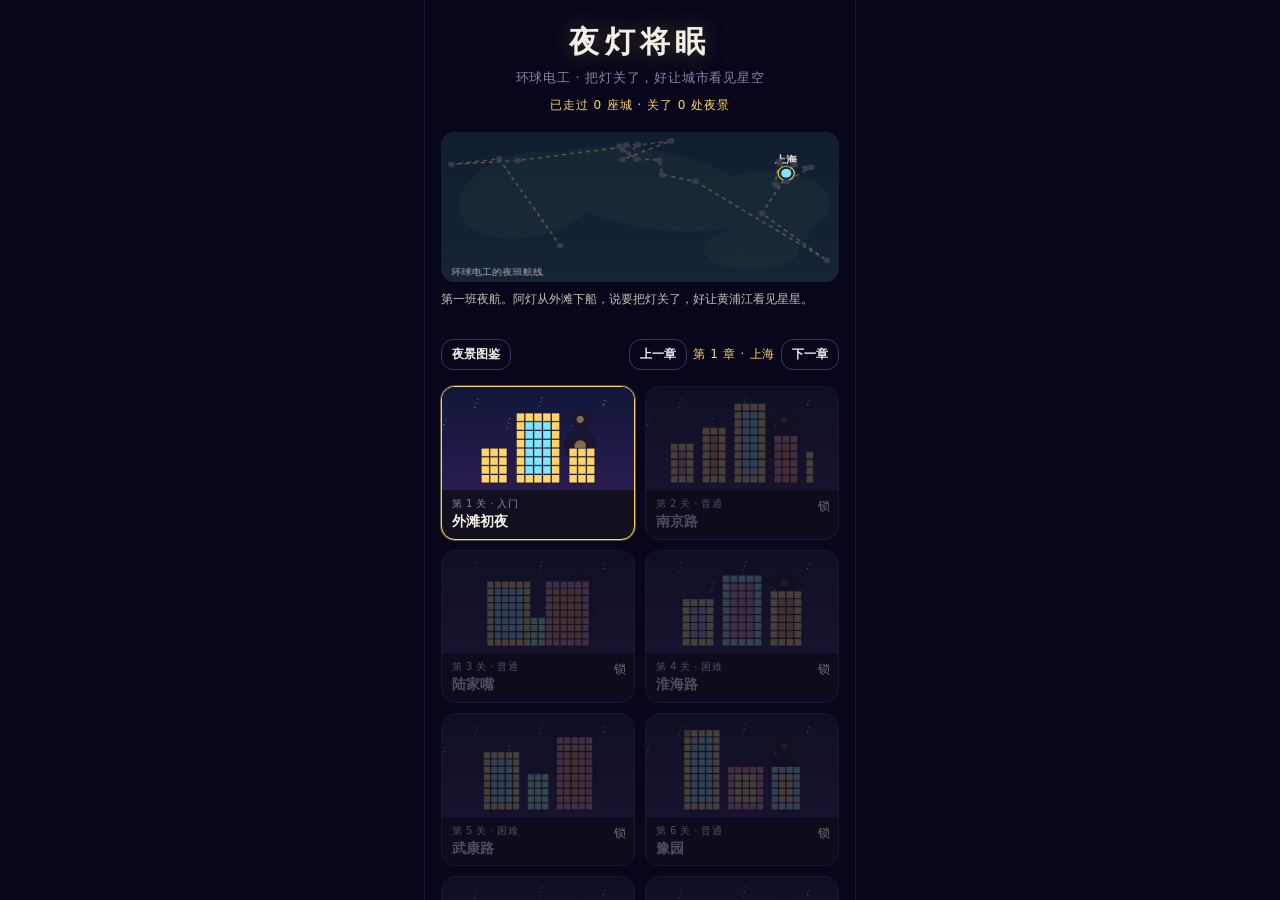
==== commit 23ba2a88: "feat: 环球电工 500 关、长线故事与难度硬规则 小电工阿灯走过 25 座城关灯看星空；500 关预生成打进包。教学后贪心不可通关，随机胜率低于 10%，大关按关键决策序列唯一。托盘不再标「等」" ====
--- a/index.html
+++ b/index.html
@@ -353,16 +353,65 @@
 }
 #previewTag[hidden] { display: none !important; }
 
+/* v4 环球电工 */
+#appToast {
+  position: fixed; left: 50%; top: 16%; transform: translateX(-50%) translateY(-8px);
+  z-index: 80;
+  background: #2a1630; color: #ffe8ee; border: 1px solid #6a3048;
+  padding: 10px 16px; border-radius: 16px; font-size: 14px; opacity: 0;
+  pointer-events: none; max-width: 86%; text-align: center; line-height: 1.45;
+  box-shadow: 0 8px 24px rgba(0,0,0,.45);
+  transition: opacity .2s, transform .2s;
+  white-space: normal;
+}
+#appToast.show { opacity: 1; transform: translateX(-50%) translateY(0); }
+#appToast.soft { background: #1a2030; border-color: #3a5070; color: #e8f0ff; }
+#appToast[hidden] { display: none !important; }
+
+#worldMap {
+  width: 100%; height: 150px; border-radius: 14px;
+  margin: 12px 0 8px; background: #0a1020;
+  display: block; box-shadow: inset 0 0 0 1px rgba(255,213,106,.15);
+}
+#chapterLine {
+  margin: 0 0 4px; font-size: 12px; line-height: 1.55;
+  color: #c8c0b0; min-height: 2.6em;
+}
+
+#albumCities {
+  display: flex; flex-wrap: wrap; gap: 6px;
+  margin-top: 12px;
+}
+.stamp {
+  border: 1px solid #3a3560; background: #141022; color: #c8c0b0;
+  border-radius: 999px; padding: 4px 10px; font-size: 11px;
+}
+.stamp.on { border-color: #ffd56a; color: #ffd56a; }
+.stamp.got { background: #2a2030; color: #ffe8c0; }
+.stamp:disabled { opacity: .4; }
+.city-tag { display: block; font-size: 10px; color: var(--accent, #ffd56a); font-style: normal; letter-spacing: 0.06em; }
+
+#storyCard {
+  position: absolute; inset: 0; z-index: 17;
+  display: grid; place-items: end center;
+  background: rgba(6,5,16,.5); padding: 16px 16px 80px;
+  pointer-events: auto;
+}
+#storyCard[hidden] { display: none !important; }
+
   </style>
 </head>
 <body>
   <div id="app">
+    <div id="appToast" hidden></div>
     <section id="menu">
       <div class="brand">
         <h1 id="brandTitle">夜灯将眠</h1>
-        <p>把通明的城市，一盏盏关掉</p>
+        <p>环球电工 · 把灯关了，好让城市看见星空</p>
         <p id="progress"></p>
       </div>
+      <canvas id="worldMap" width="390" height="170"></canvas>
+      <p id="chapterLine"></p>
       <div class="menu-bar">
         <button class="btn ghost" id="albumBtn" type="button">夜景图鉴</button>
         <div id="pager">
@@ -378,8 +427,9 @@
       <div class="brand">
         <button class="icon" id="albumBack" type="button">←</button>
         <h1>夜景图鉴</h1>
-        <p id="albumProg">把关掉的城市，收成明信片</p>
+        <p id="albumProg">把关掉的夜景，收成明信片</p>
       </div>
+      <div id="albumCities"></div>
       <div id="postcards"></div>
       <div id="cardView" class="modal" hidden>
         <div class="panel postcard-view">
@@ -414,6 +464,14 @@
             <button class="btn primary" id="introOk" type="button">知道了</button>
           </div>
         </div>
+        <div id="storyCard" hidden>
+          <div class="intro-panel">
+            <div class="en" style="color:#8a5a20;letter-spacing:0.12em;font-size:11px;margin-bottom:6px">NIGHT SHIFT</div>
+            <h3 id="storyTitle"></h3>
+            <p id="storyLine"></p>
+            <button class="btn primary" id="storyOk" type="button">开始关灯</button>
+          </div>
+        </div>
         <div id="fx"></div>
       </div>
       <div id="tray"></div>
@@ -450,7 +508,6 @@
 
       <div id="adBox" class="modal" hidden>
         <div class="panel">
-          <div class="en">SIMULATED AD</div>
           <h2>模拟广告</h2>
           <p>这是演示用的倒计时，不是真广告。</p>
           <div id="adSec">5</div>
@@ -1576,22 +1633,1501 @@
 
   applyPlans();
 
+  const KIND_CODE = { shutter:1, zone:2, button:3, breaker:4, key:5, switch:6, screen:7, lantern:7 };
+  const KIND_NAME = ["", "shutter", "zone", "button", "breaker", "key", "switch", "screen"];
+
+  function ticketSig(t) {
+    if (!t) return "";
+    return t.c + (t.duo ? "D" : "") + (t.hidden ? "H" : "");
+  }
+
+  function legalMoves(cols, slots, slotCount) {
+    const out = [];
+    for (let i = 0; i < cols.length; i++) {
+      if (cols[i][0] && canPlaceTicket(slots, slotCount, cols[i][0])) out.push(i);
+    }
+    return out;
+  }
+
+  function gateColorSet(grid) {
+    const s = new Set();
+    if (!grid) return s;
+    for (const row of grid) for (const c of row) {
+      if (c && (c.key || (c.awaken && c.awaken.length))) s.add(c.c);
+    }
+    return s;
+  }
+
+  function decisionSig(cols, slots, slotCount, chosen, gateSet) {
+    const legal = legalMoves(cols, slots, slotCount);
+    const sig = (t) => {
+      if (!t) return "";
+      if (gateSet && gateSet.has(t.c)) return "K" + t.c + (t.duo ? "D" : "");
+      return "W";
+    };
+    const groups = new Set(legal.map((i) => sig(cols[i][0])));
+    if (groups.size <= 1) return null;
+    return sig(cols[chosen][0]);
+  }
+
+  function keyPathOf(level, path, slotCount) {
+    const gateSet = gateColorSet(level.grid);
+    let grid = cloneGrid(level.grid);
+    let cols = cloneCols(level.cols);
+    let slots = Array(slotCount).fill(null);
+    let unlocked = { ...(level.unlocked || {}) };
+    let takes = 0;
+    const keys = [];
+    for (const ci of path) {
+      saturate(grid, slots, unlocked, takes);
+      const d = decisionSig(cols, slots, slotCount, ci, gateSet);
+      if (d) keys.push(d);
+      if (!place(cols, slots, ci, slotCount)) break;
+      takes++;
+    }
+    return keys.join(">");
+  }
+
+  function countSolutions(level, slotCount, opts) {
+    const maxVisits = (opts && opts.maxVisits) || 80000;
+    const maxSol = (opts && opts.maxSol) || 16;
+    const grid0 = cloneGrid(level.grid);
+    const cols0 = cloneCols(level.cols);
+    const slots0 = Array(slotCount).fill(null);
+    const unlocked0 = { ...(level.unlocked || {}) };
+    const seen = new Set();
+    const paths = [];
+    const keySet = new Set();
+    let visits = 0;
+    let truncated = false;
+
+    function dfs(grid, cols, slots, unlocked, takes, path) {
+      if (paths.length >= maxSol) { truncated = true; return; }
+      if (++visits > maxVisits) { truncated = true; return; }
+      saturate(grid, slots, unlocked, takes);
+      if (isWon(grid)) {
+        const p = path.slice();
+        paths.push(p);
+        keySet.add(keyPathOf(level, p, slotCount));
+        return;
+      }
+      if (isLost(grid, cols, slots, slotCount, unlocked, takes)) return;
+      const key = stateKey(grid, cols, slots, unlocked, takes);
+      if (seen.has(key)) return;
+      seen.add(key);
+      for (let i = 0; i < cols.length; i++) {
+        if (!cols[i].length) continue;
+        const g2 = cloneGrid(grid);
+        const c2 = cloneCols(cols);
+        const s2 = cloneSlots(slots);
+        const u2 = { ...unlocked };
+        if (!place(c2, s2, i, slotCount)) continue;
+        dfs(g2, c2, s2, u2, takes + 1, path.concat(i));
+        if (truncated && paths.length >= maxSol) return;
+      }
+    }
+
+    dfs(grid0, cols0, slots0, unlocked0, 0, []);
+    return {
+      count: paths.length,
+      truncated,
+      visits,
+      paths,
+      keyCount: keySet.size,
+      keys: [...keySet],
+      unique: paths.length === 1,
+      keyUnique: keySet.size === 1 && paths.length >= 1,
+    };
+  }
+
+  function randomPlayouts(level, slotCount, trials, seed) {
+    let rng = (seed == null ? 1 : seed) >>> 0;
+    const rnd = () => { rng = (Math.imul(rng, 1664525) + 1013904223) >>> 0; return rng / 4294967296; };
+    let wins = 0;
+    for (let t = 0; t < trials; t++) {
+      let grid = cloneGrid(level.grid);
+      let cols = cloneCols(level.cols);
+      let slots = Array(slotCount).fill(null);
+      let unlocked = { ...(level.unlocked || {}) };
+      let takes = 0, ok = false;
+      for (let g = 0; g < 250; g++) {
+        saturate(grid, slots, unlocked, takes);
+        if (isWon(grid)) { ok = true; break; }
+        if (isLost(grid, cols, slots, slotCount, unlocked, takes)) break;
+        const legal = legalMoves(cols, slots, slotCount);
+        if (!legal.length) break;
+        place(cols, slots, legal[(rnd() * legal.length) | 0], slotCount);
+        takes++;
+      }
+      if (ok) wins++;
+    }
+    return { wins, trials, rate: trials ? wins / trials : 0 };
+  }
+
+  function stampMask(g, x0, y0, mask, opt) {
+    opt = opt || {};
+    const H = g.length, W = g[0].length;
+    const rows = mask.map((r) => (typeof r === "string" ? r : r.join("")));
+    const mh = rows.length, mw = rows.reduce((m, r) => Math.max(m, r.length), 0);
+    const colors = opt.colors || [opt.border || 0, opt.fill == null ? (opt.border || 0) : opt.fill];
+    const cells = [];
+    for (let y = 0; y < mh; y++) {
+      for (let x = 0; x < mw; x++) {
+        const ch = rows[y][x];
+        if (!ch || ch === "." || ch === " " || ch === "0") continue;
+        const gx = x0 + x, gy = y0 + y;
+        if (gx < 0 || gy < 0 || gx >= W || gy >= H) continue;
+        let c = colors[0];
+        if (ch >= "1" && ch <= "9") c = colors[(ch.charCodeAt(0) - 49) % colors.length];
+        else {
+          const edge = x === 0 || y === 0 || x === mw - 1 || y === mh - 1
+            || !rows[y][x - 1] || rows[y][x - 1] === " " || rows[y][x - 1] === "."
+            || !rows[y][x + 1] || rows[y][x + 1] === " " || rows[y][x + 1] === "."
+            || !rows[y - 1] || !rows[y - 1][x] || rows[y - 1][x] === " " || rows[y - 1][x] === "."
+            || !rows[y + 1] || !rows[y + 1][x] || rows[y + 1][x] === " " || rows[y + 1][x] === ".";
+          c = edge ? colors[0] : (colors[1] != null ? colors[1] : colors[0]);
+          if (opt.band && colors[2] != null) {
+            const band = (y / mh);
+            if (band < (opt.band[0] || 0.25)) c = colors[2];
+          }
+        }
+        const cell = { c, on: true };
+        if (opt.lock) cell.lock = opt.lock;
+        if (opt.kind) cell.kind = opt.kind;
+        g[gy][gx] = cell;
+        cells.push([gx, gy]);
+      }
+    }
+    return { w: mw, h: mh, cells };
+  }
+
+  function packLevel(lv) {
+    const W = lv.W, H = lv.H;
+    const lockIds = [];
+    const idxOf = (id) => {
+      if (!id) return 0;
+      let i = lockIds.indexOf(id);
+      if (i < 0) { if (lockIds.length >= 7) return 0; lockIds.push(id); i = lockIds.length; }
+      else i = i + 1;
+      return i;
+    };
+    const bytes = [W & 255, H & 255];
+    const awakens = [];
+    for (let y = 0; y < H; y++) {
+      for (let x = 0; x < W; x++) {
+        const c = lv.grid[y][x];
+        if (!c) { bytes.push(0, 0); continue; }
+        const kind = KIND_CODE[c.kind] || 0;
+        let u = 1;
+        u |= (c.c & 7) << 1;
+        if (c.blink) u |= 16;
+        if (c.dormant) u |= 32;
+        if (c.on) u |= 64;
+        u |= (idxOf(c.lock) & 7) << 7;
+        u |= (idxOf(c.key) & 7) << 10;
+        u |= (kind & 7) << 13;
+        bytes.push(u & 255, (u >> 8) & 255);
+        if (c.awaken && c.awaken.length) awakens.push({ x, y, cells: c.awaken });
+      }
+    }
+    const cols = lv.cols || [];
+    bytes.push(cols.length & 255);
+    for (const col of cols) {
+      bytes.push(col.length & 255);
+      for (const t of col) {
+        let f = (t.c & 7);
+        if (t.duo) f |= 8;
+        if (t.hidden) f |= 16;
+        bytes.push(f, t.n & 255);
+      }
+    }
+    bytes.push(awakens.length & 255);
+    for (const a of awakens) {
+      bytes.push(a.x & 255, a.y & 255, a.cells.length & 255);
+      for (const [x, y] of a.cells) bytes.push(x & 255, y & 255);
+    }
+    return bytes;
+  }
+
+  function unpackLevel(bytes, meta) {
+    let i = 0;
+    const W = bytes[i++], H = bytes[i++];
+    const g = emptyGrid(W, H);
+    const lockName = (k) => (k ? "K" + k : null);
+    for (let y = 0; y < H; y++) {
+      for (let x = 0; x < W; x++) {
+        const u = bytes[i] | (bytes[i + 1] << 8); i += 2;
+        if (!(u & 1)) continue;
+        const cell = {
+          c: (u >> 1) & 7,
+          blink: !!(u & 16),
+          dormant: !!(u & 32),
+          on: !!(u & 64),
+        };
+        const lock = (u >> 7) & 7;
+        const key = (u >> 10) & 7;
+        const kind = (u >> 13) & 7;
+        if (lock) cell.lock = lockName(lock);
+        if (key) cell.key = lockName(key);
+        if (kind) cell.kind = KIND_NAME[kind] || null;
+        g[y][x] = cell;
+      }
+    }
+    const nCol = bytes[i++];
+    const cols = [];
+    let tid = 1;
+    for (let c = 0; c < nCol; c++) {
+      const nT = bytes[i++];
+      const col = [];
+      for (let t = 0; t < nT; t++) {
+        const f = bytes[i++], n = bytes[i++];
+        const tk = { c: f & 7, n, id: tid++ };
+        if (f & 8) tk.duo = true;
+        if (f & 16) tk.hidden = true;
+        col.push(tk);
+      }
+      cols.push(col);
+    }
+    const nAw = bytes[i++];
+    for (let a = 0; a < nAw; a++) {
+      const sx = bytes[i++], sy = bytes[i++], n = bytes[i++];
+      const cells = [];
+      for (let k = 0; k < n; k++) cells.push([bytes[i++], bytes[i++]]);
+      if (g[sy] && g[sy][sx]) g[sy][sx].awaken = cells;
+    }
+    meta = meta || {};
+    return {
+      id: meta.id || ("lv-" + (meta.n || 0)),
+      name: meta.name || "",
+      hint: meta.hint || "",
+      tier: meta.tier || "",
+      W, H, grid: g, cols, unlocked: {},
+      coach: !!meta.coach,
+      mechanic: meta.mechanic || null,
+      mechs: meta.mechs || [],
+      theme: meta.theme || "",
+      water: !!meta.water,
+      quote: meta.quote || "",
+      n: meta.n || 0,
+      ...meta,
+    };
+  }
+
   const api = {
     COLORS, LEVELS, emptyGrid, cloneGrid, cloneCols, cloneSlots,
-    stampBuilding, countOn, countNeed, isOpen, isReachable, findTarget, turnOff,
+    stampBuilding, stampMask, countOn, countNeed, isOpen, isReachable, findTarget, turnOff,
     saturate, leftCount, canTake, canPlaceTicket, place, frontsUseful, isWon, isLost,
     solve, greedySolve, leftmostSolve, ticketSumsOk, T,
+    countSolutions, randomPlayouts, keyPathOf, ticketSig, legalMoves,
+    packLevel, unpackLevel,
   };
   if (typeof module !== "undefined" && module.exports) module.exports = api;
   root.NightCore = api;
 })(typeof globalThis !== "undefined" ? globalThis : this);
 
   </script>
+  <script id="world">
+// 环球电工 world data: 25 cities × 20 levels = 500. Depends on nothing.
+(function (root) {
+  const CITIES = [
+    {
+      id: "shanghai", name: "上海", en: "Shanghai", landmark: "pearl", landmarkName: "东方明珠",
+      water: true, lon: 121.5, lat: 31.2, region: "中国",
+      sky0: "#10183a", sky1: "#1c1548", sky2: "#2a1c50", accent: "#ffd56a",
+      wall: ["#1a1630", "#241e38"], signs: ["外滩", "南京路"],
+      character: "轮渡售票员阿周",
+      open: "第一班夜航。阿灯从外滩下船，说要把灯关了，好让黄浦江看见星星。",
+      close: "东方明珠暗下去的时候，阿周把一张空白明信片塞给他：上面只有一行字，江风很好。",
+      quote: "江面只剩下星，塔也睡了。",
+      districts: ["外滩初夜","南京路","陆家嘴","淮海路","武康路","豫园","十六铺","徐家汇","五角场","东方明珠","静安寺","衡山路","北外滩","世博园","杨树浦","南浦大桥","豫园灯会","虹桥过夜","临港","外滩跨年"],
+    },
+    {
+      id: "beijing", name: "北京", en: "Beijing", landmark: "cctv", landmarkName: "央视大楼",
+      water: false, lon: 116.4, lat: 39.9, region: "中国",
+      sky0: "#101428", sky1: "#1a2038", sky2: "#283048", accent: "#c8e4ff",
+      wall: ["#141c28", "#1c2838"], signs: ["国贸", "长安"],
+      character: "夜班出租司机老白",
+      open: "二环还没睡。老白说，这座城灯太多，连北风都晃眼。",
+      close: "大裤衩黑了，夜空第一次完整地罩下来。老白把车停在路边，抬头看了很久。",
+      quote: "长安街上的灯一盏盏交了班。",
+      districts: ["国贸","三里屯","王府井","南锣鼓巷","什刹海","鸟巢","望京","中关村","西单","央视大楼","前门","簋街","亮马河","通州运河","燕莎","东直门","后海酒吧","首都机场","亦庄","国贸午夜"],
+    },
+    {
+      id: "guangzhou", name: "广州", en: "Guangzhou", landmark: "canton", landmarkName: "广州塔",
+      water: true, lon: 113.3, lat: 23.1, region: "中国",
+      sky0: "#1a1020", sky1: "#2a1830", sky2: "#3a2040", accent: "#ff8ab8",
+      wall: ["#221428", "#2e1c34"], signs: ["珠江", "北京路"],
+      character: "珠江夜游的船长阿满",
+      open: "江风带着早茶的热气。阿满说，小蛮腰今晚太亮，鱼都不敢靠近。",
+      close: "塔腰暗了，像有人把珠江的灯绳收了回去。阿满在甲板上看见了南门的星。",
+      quote: "珠江把倒影也收走了。",
+      districts: ["北京路","上下九","天河","珠江新城","沙面","荔湾","海珠广场","大学城","白云山脚","广州塔","长堤","太古仓","黄埔古港","体育西","江南西","海心沙","花城汇","白云机场","南沙","小蛮腰之夜"],
+    },
+    {
+      id: "shenzhen", name: "深圳", en: "Shenzhen", landmark: "spring", landmarkName: "平安大厦",
+      water: true, lon: 114.1, lat: 22.5, region: "中国",
+      sky0: "#08141c", sky1: "#102028", sky2: "#183038", accent: "#7ee7ff",
+      wall: ["#0c1c24", "#142830"], signs: ["福田", "南山"],
+      character: "科技园保安阿琛",
+      open: "加班楼还亮着。阿琛说，这座城没有夜，只有下一班地铁。",
+      close: "春笋一样的塔黑了，海岸线才重新出现。阿琛第一次在值班台上看见银河。",
+      quote: "最后一栋写字楼也交了班。",
+      districts: ["华强北","东门","福田中心","蛇口","华侨城","科技园","大梅沙","罗湖口岸","前海","平安大厦","海岸城","海上世界","莲花山","八卦岭","布心","湾区","北站过夜","宝安机场","坪山","深南午夜"],
+    },
+    {
+      id: "hongkong", name: "香港", en: "Hong Kong", landmark: "bochk", landmarkName: "中银大厦",
+      water: true, lon: 114.2, lat: 22.3, region: "中国",
+      sky0: "#0c1020", sky1: "#181828", sky2: "#242438", accent: "#ffd56a",
+      wall: ["#141420", "#1c1c30"], signs: ["维港", "中环"],
+      character: "天星小轮的票务阿琳",
+      open: "对岸的灯像被水洗过。阿琳说，关灯之前，先让维港把倒影看完。",
+      close: "中银的棱角暗了，维多利亚港第一次安静下来。船票背面，她画了一颗星。",
+      quote: "海风把霓虹也吹淡了。",
+      districts: ["中环","尖沙咀","铜锣湾","旺角","兰桂坊","油麻地","湾仔","赤柱","太平山","中银大厦","佐敦","深水埗","西环","黄埔","沙田","星光大道","兰桂坊深夜","机场快线","将军澳","维港夜航"],
+    },
+    {
+      id: "taipei", name: "台北", en: "Taipei", landmark: "taipei101", landmarkName: "台北101",
+      water: false, lon: 121.6, lat: 25.0, region: "中国",
+      sky0: "#14101c", sky1: "#201828", sky2: "#2c2038", accent: "#ffd56a",
+      wall: ["#1a1624", "#261e30"], signs: ["信义", "西门"],
+      character: "夜市摊主阿珍",
+      open: "油烟还没散。阿珍说，101像一节一节的竹，今晚把它收进夜里。",
+      close: "竹节灭了，信义区的天忽然很高。她把一份热豆浆放在他工具箱边上。",
+      quote: "招牌收了，夜市也歇了。",
+      districts: ["西门町","信义","大安","士林","迪化街","公馆","永康街","松山","北投","台北101","中山","南港","淡水","九份方向","饶河","东区","华山","松山机场","林口","信义跨年"],
+    },
+    {
+      id: "tokyo", name: "东京", en: "Tokyo", landmark: "tokyo", landmarkName: "东京塔",
+      water: false, lon: 139.7, lat: 35.7, region: "东亚",
+      sky0: "#1a0810", sky1: "#2a1018", sky2: "#3a1820", accent: "#ff6b8a",
+      wall: ["#221018", "#2c1820"], signs: ["芝公园", "银座"],
+      character: "居酒屋店主佐藤",
+      open: "橙红色的塔还在。佐藤说，关了它，才能听见蝉和电车同时停下来。",
+      close: "塔暗了，像一只收拢的灯笼。巷子尽头，星比招牌先出来。",
+      quote: "橙塔熄了，巷子把星迎进来。",
+      districts: ["浅草","银座","新宿","涩谷","秋叶原","上野","筑地","中目黑","六本木","东京塔","下北泽","池袋","神乐坂","临海","月岛","台场","成田方向","羽田过夜","吉祥寺","芝公园之夜"],
+    },
+    {
+      id: "kyoto", name: "京都", en: "Kyoto", landmark: "pagoda", landmarkName: "五重塔",
+      water: false, lon: 135.8, lat: 35.0, region: "东亚",
+      sky0: "#1c1010", sky1: "#2a1814", sky2: "#3a2018", accent: "#ff9a4a",
+      wall: ["#221818", "#2c2018"], signs: ["祇园", "川端"],
+      character: "茶屋的阿佳",
+      open: "石板路还亮着灯笼。阿佳说，先别急，让塔檐的铃再响一阵。",
+      close: "五重檐一节节暗下去，鸭川上只剩月。她把一张和纸明信片轻轻折好。",
+      quote: "灯笼歇了，塔铃也不再响。",
+      districts: ["祇园","河原町","四条","清水阪","岚山","伏见","南禅寺","先斗町","哲学之道","五重塔","锦市场","东山","北野","宇治方向","鸭川","冈崎","京都站","大阪来路","嵯峨野","东寺之夜"],
+    },
+    {
+      id: "seoul", name: "首尔", en: "Seoul", landmark: "nseoul", landmarkName: "N首尔塔",
+      water: false, lon: 127.0, lat: 37.57, region: "东亚",
+      sky0: "#140c18", sky1: "#241428", sky2: "#341c38", accent: "#c9a6ff",
+      wall: ["#1c1424", "#2a1c30"], signs: ["明洞", "江南"],
+      character: "南山缆车售票员敏智",
+      open: "锁在栅栏上的许愿锁叮当作响。敏智说，塔还亮着，星星就不敢靠近。",
+      close: "南山那一盏灭了，汉江上的风忽然清楚了。她把一把小锁放进他口袋，上面没写字。",
+      quote: "许愿锁还在，塔已经睡了。",
+      districts: ["明洞","江南","弘大","东大门","仁寺洞","梨泰院","合井","蚕室","北村","N首尔塔","新村","汉江公园","市厅","汝矣岛","圣水","铜雀","金浦过夜","仁川方向","板桥","南山午夜"],
+    },
+    {
+      id: "singapore", name: "新加坡", en: "Singapore", landmark: "sands", landmarkName: "滨海湾金沙",
+      water: true, lon: 103.8, lat: 1.3, region: "东南亚",
+      sky0: "#0c1820", sky1: "#142830", sky2: "#1c3840", accent: "#7ee7ff",
+      wall: ["#102028", "#183038"], signs: ["滨海", "牛车水"],
+      character: "驳船码头的水手阿忠",
+      open: "三座塔顶着一艘船，还在发光。阿忠说，热带的夜本来可以看见南十字。",
+      close: "船形的屋顶暗了，海湾把星星倒映得整整齐齐。他在栏杆上敲了两下，像靠岸。",
+      quote: "海湾收了灯，南十字才露面。",
+      districts: ["牛车水","乌节路","小印度","驳船码头","武吉士","东海岸","圣淘沙","芽笼","克拉码头","滨海湾金沙","摩天观景","花穹方向","经禧","蔡厝港","樟宜过夜","裕廊","后港","机场连廊","滨海堤坝","金沙之夜"],
+    },
+    {
+      id: "sydney", name: "悉尼", en: "Sydney", landmark: "opera", landmarkName: "悉尼歌剧院",
+      water: true, lon: 151.2, lat: -33.9, region: "大洋洲",
+      sky0: "#0c1828", sky1: "#142438", sky2: "#1c3050", accent: "#c8e4ff",
+      wall: ["#101c30", "#182840"], signs: ["环形码头", "海滩"],
+      character: "轮渡上的麦肯齐",
+      open: "白贝壳还亮着。麦肯齐说，关了它，海港大桥才会把星扛在肩上。",
+      close: "帆一片片暗下去，港口只剩潮声。他把一枚旧船票夹进阿灯的册子。",
+      quote: "白帆收了，港口把星铺开。",
+      districts: ["环形码头","达令港","邦迪","苏瑞山","岩石区","唐人街","新镇","曼利","帕拉马塔","悉尼歌剧院","金斯克罗斯","海港大桥","巴兰加鲁","滑铁卢","机场过夜","北悉尼","温诗莎","海滩栈道","卡尔顿","贝壳之夜"],
+    },
+    {
+      id: "dubai", name: "迪拜", en: "Dubai", landmark: "burj", landmarkName: "哈利法塔",
+      water: true, lon: 55.3, lat: 25.2, region: "西亚",
+      sky0: "#1a1010", sky1: "#2a1810", sky2: "#3a2010", accent: "#ffd56a",
+      wall: ["#221410", "#2c1c14"], signs: ["Downtown", "码头"],
+      character: "喷泉广场的守夜人哈立德",
+      open: "塔还在往天上写字。哈立德说，沙漠本来就有星，是灯把它盖住了。",
+      close: "针一样的塔尖灭了，夜忽然变得很深。他把一包椰枣放在工具箱上，没说话。",
+      quote: "塔尖一暗，沙漠把星要了回去。",
+      districts: ["迪拉","朱美拉","码头","卫星城","老市场","棕榈岛","商业湾","码头南","运河","哈利法塔","金融城","喷泉广场","沙漠路口","水上市场","机场过夜","中国城","码头仓库","世博城","海滨","塔尖之夜"],
+    },
+    {
+      id: "cairo", name: "开罗", en: "Cairo", landmark: "pyramid", landmarkName: "金字塔",
+      water: true, lon: 31.24, lat: 30.04, region: "非洲",
+      sky0: "#20140c", sky1: "#302010", sky2: "#402814", accent: "#ffd56a",
+      wall: ["#2a1c10", "#342414"], signs: ["尼罗", "汗哈利利"],
+      character: "尼罗河渡船的法鲁克",
+      open: "三角还亮着。法鲁克说，法老看过的星，现在被旅馆的灯挡住了。",
+      close: "三座塔形暗了，沙漠重新变得很大。他在水面上指了指：那就是天狼星。",
+      quote: "三角睡了，尼罗河把星送向下游。",
+      districts: ["汗哈利利","塔里尔","扎马雷克","花园城","穆罕达辛","赫利奥波利斯","老开罗","阿兹哈尔","尼罗两岸","金字塔","吉萨","萨卡拉方向","杜基","马阿迪","机场过夜","新城","河湾","灯火集市","桥头","吉萨之夜"],
+    },
+    {
+      id: "istanbul", name: "伊斯坦布尔", en: "Istanbul", landmark: "mosque", landmarkName: "蓝色清真寺",
+      water: true, lon: 28.98, lat: 41.01, region: "欧亚",
+      sky0: "#101428", sky1: "#1c1c38", sky2: "#282848", accent: "#c9a6ff",
+      wall: ["#16182c", "#222438"], signs: ["苏丹艾哈迈德", "加拉塔"],
+      character: "茶馆的优素福",
+      open: "六座尖塔还亮着。优素福说，海峡两边的灯太多，月亮都走得慢。",
+      close: "穹顶暗了，博斯普鲁斯的水才黑得干净。他把一杯茶晾在窗台，留给星星。",
+      quote: "尖塔熄了，海峡把月迎过来。",
+      districts: ["苏丹艾哈迈德","加拉塔","塔克西姆","贝伊奥卢","卡德柯伊","巴拉特","乌斯库达尔","大巴扎","金角湾","蓝色清真寺","奥尔塔科伊","尼尚塔士","贝贝克","公主岛方向","机场过夜","恩米诺努","卡拉科伊","桥上","渔人码头","穹顶之夜"],
+    },
+    {
+      id: "rome", name: "罗马", en: "Rome", landmark: "colosseum", landmarkName: "斗兽场",
+      water: false, lon: 12.5, lat: 41.9, region: "欧洲",
+      sky0: "#1c1010", sky1: "#2a1814", sky2: "#3a2018", accent: "#ff9a4a",
+      wall: ["#241818", "#2e201c"], signs: ["威尼斯宫", "特拉斯提弗列"],
+      character: "夜间导游弗朗西斯卡",
+      open: "拱门一圈圈还亮着。她说，这座城已经亮了两千年，今晚让石头歇一歇。",
+      close: "椭圆暗了，像一只合上的眼睛。她在明信片上只写：石头也要睡觉。",
+      quote: "拱门一孔孔暗下去，石头也歇了。",
+      districts: ["特拉斯提弗列","纳沃纳","西班牙阶梯","万神殿区","特斯塔accio","蒙蒂","普拉蒂","奥斯蒂亚方向","威尼斯广场","斗兽场","梵蒂冈方向","特拉斯提弗列巷","特尔米尼","贾尼科洛","机场过夜","免费区","河边","市场","老城墙","拱门之夜"],
+    },
+    {
+      id: "paris", name: "巴黎", en: "Paris", landmark: "eiffel", landmarkName: "埃菲尔铁塔",
+      water: true, lon: 2.35, lat: 48.86, region: "欧洲",
+      sky0: "#101028", sky1: "#1c1840", sky2: "#2a2460", accent: "#c9a6ff",
+      wall: ["#161428", "#221c38"], signs: ["塞纳", "左岸"],
+      character: "塞纳游船的卢卡",
+      open: "铁塔还在闪它那一套。卢卡说，关了它，塞纳河才会把星当成灯。",
+      close: "桁架一格格暗了，像有人把天空的线收回去。他吹了声口哨，很轻。",
+      quote: "铁塔收了光，塞纳河把星当成灯。",
+      districts: ["玛黑","拉丁区","蒙马特","圣日耳曼","巴士底","歌剧院","贝勒维尔","运河","战神广场","埃菲尔铁塔","香榭丽舍","卢浮宫外","共和国","贝尔西","戴高乐过夜","十三区","小桥","夜班地铁","左岸仓库","铁塔之夜"],
+    },
+    {
+      id: "london", name: "伦敦", en: "London", landmark: "bigben", landmarkName: "大本钟",
+      water: true, lon: -0.13, lat: 51.5, region: "欧洲",
+      sky0: "#0c1420", sky1: "#182030", sky2: "#243040", accent: "#ffd56a",
+      wall: ["#141c28", "#1c2838"], signs: ["泰晤士", "苏豪"],
+      character: "夜间巴士司机戴夫",
+      open: "钟面还亮着。戴夫说，让它走完这一小时，然后把伦敦还给雾和星。",
+      close: "最后一声钟响落在黑里。他把一张公交票根夹进册子：末班，但星还在。",
+      quote: "最后一声钟响，泰晤士也暗了。",
+      districts: ["苏豪","考文特花园","卡姆登","肖迪奇","诺丁山","南岸","格林尼治","布里克巷","威斯敏斯特","大本钟","切尔西","伊斯灵顿","金丝雀码头","牛津街","希思罗过夜","哈克尼","河岸","市场巷","塔桥方向","钟声之夜"],
+    },
+    {
+      id: "amsterdam", name: "阿姆斯特丹", en: "Amsterdam", landmark: "canal", landmarkName: "运河排屋",
+      water: true, lon: 4.9, lat: 52.37, region: "欧洲",
+      sky0: "#0c1820", sky1: "#142830", sky2: "#1c3840", accent: "#8dffc1",
+      wall: ["#102028", "#183034"], signs: ["运河", " Jordaan"],
+      character: "运河船屋的安娜",
+      open: "排屋的窗户一格格亮着。安娜说，把它们关了，运河才会变成一条星河。",
+      close: "山墙一栋栋暗了，水里只剩轮月。她从船窗递出一张画着自行车的明信片。",
+      quote: "窗一扇扇关了，运河把星铺成路。",
+      districts: ["约丹","红灯区外","博物馆区","德皮普","北站","运河环","莱顿广场","水坝","西区","运河排屋","东码头","比尔特默","史基浦过夜","九条街","船屋区","费斯普方向","市场","桥洞","码头仓库","运河之夜"],
+    },
+    {
+      id: "berlin", name: "柏林", en: "Berlin", landmark: "tvball", landmarkName: "柏林电视塔",
+      water: false, lon: 13.4, lat: 52.52, region: "欧洲",
+      sky0: "#0c1018", sky1: "#161c28", sky2: "#202430", accent: "#7ee7ff",
+      wall: ["#121820", "#1a2430"], signs: ["亚历山大", "克罗伊茨贝格"],
+      character: "俱乐部门口的守夜人约纳斯",
+      open: "球还在发光。约纳斯说，这座城习惯亮到天亮，但星星比低音更老。",
+      close: "球灭了，亚历山大广场忽然像一块空地。他把一枚旧门票塞进工具箱，没说再见。",
+      quote: "球暗了，广场把天空还给人。",
+      districts: ["克罗伊茨贝格","普伦茨劳贝格","米特区","夏洛滕堡","弗雷德里希斯海因","新克尔恩","蒂尔加滕","查理检查站","亚历山大广场","柏林电视塔","施普雷河","博物馆岛","东站","泰格尔方向","勃兰登堡门","市场厅","运河","仓库","午夜电车","球塔之夜"],
+    },
+    {
+      id: "barcelona", name: "巴塞罗那", en: "Barcelona", landmark: "sagrada", landmarkName: "圣家堂",
+      water: true, lon: 2.17, lat: 41.39, region: "欧洲",
+      sky0: "#14101c", sky1: "#241828", sky2: "#342438", accent: "#ff9a4a",
+      wall: ["#1c1624", "#2a1e30"], signs: ["兰布拉", "海滩"],
+      character: "兰布拉大街的画像师玛尔塔",
+      open: "塔尖像蜡烛。玛尔塔说，先别关完，让石头再亮一会儿，像没盖完的梦。",
+      close: "烛一样的尖顶灭了，海边的风把星推过来。她在明信片上只画了一座没画完的塔。",
+      quote: "尖顶灭了，海边把星推过来。",
+      districts: ["兰布拉","哥特区","埃萨博勒","格拉西亚","巴塞罗那塔","海滩","圣安东尼","波布雷努","吉拉尔达方向","圣家堂","恩典区","蒙锥克","扩展区","机场过夜","博盖利亚","港口","市场","夜班地铁","仓库屋顶","尖顶之夜"],
+    },
+    {
+      id: "moscow", name: "莫斯科", en: "Moscow", landmark: "stbasil", landmarkName: "圣瓦西里大教堂",
+      water: false, lon: 37.62, lat: 55.75, region: "欧洲",
+      sky0: "#140808", sky1: "#240c10", sky2: "#341418", accent: "#ff6b8a",
+      wall: ["#1c1010", "#2a1414"], signs: ["红场", "阿尔巴特"],
+      character: "地铁值班的伊琳娜",
+      open: "洋葱顶还涂着彩。伊琳娜说，关了它们，红场的雪才会把星接住。",
+      close: "彩顶一颗颗暗了，像收起一盒颜料。她哈出一口白气，看见了很远的星。",
+      quote: "彩顶收了，红场的雪把星接住。",
+      districts: ["阿尔巴特","特维尔大街","牧首塘区","基泰哥罗德","扎莫斯克沃列奇耶","索科利尼基","大学区","河站","红场","圣瓦西里","克里姆林外墙","花园环","库图佐夫","谢列梅捷沃过夜","市场","桥头","老公寓","电车终点","仓库","彩顶之夜"],
+    },
+    {
+      id: "newyork", name: "纽约", en: "New York", landmark: "liberty", landmarkName: "自由女神",
+      water: true, lon: -74.0, lat: 40.7, region: "北美",
+      sky0: "#0c1020", sky1: "#181830", sky2: "#242440", accent: "#7ee7ff",
+      wall: ["#141428", "#1c1c34"], signs: ["百老汇", "河岸"],
+      character: "夜班地铁司机马库斯",
+      open: "火炬还举着。马库斯说，关了它，哈德逊河才会把星送到两岸。",
+      close: "火炬灭了，港口像被轻轻盖上一块黑布。他在对讲机里只说了一句：看见了。",
+      quote: "火炬灭了，港口把星送到两岸。",
+      districts: ["时代广场","苏豪","威廉斯堡","哈莱姆","东村","切尔西","布鲁克林高地","唐人街","炮台公园","自由女神","第五大道","中央公园南","皇后区","JFK过夜","布朗克斯方向","肉库区","码头","夜班地铁","屋顶水塔","火炬之夜"],
+    },
+    {
+      id: "sanfrancisco", name: "旧金山", en: "San Francisco", landmark: "goldengate", landmarkName: "金门大桥",
+      water: true, lon: -122.4, lat: 37.8, region: "北美",
+      sky0: "#0c1820", sky1: "#143040", sky2: "#1c4050", accent: "#ff9a4a",
+      wall: ["#102028", "#183848"], signs: ["码头", "雾"],
+      character: "渔人码头的露比",
+      open: "橘红色的桥还悬在雾里。露比说，关了桥灯，海湾才会把星从金门送进来。",
+      close: "桥塔暗了，雾还在，但星从雾缝里走出来。她把一枚缆绳扣放进他手里。",
+      quote: "桥灯灭了，雾缝里走出星来。",
+      districts: ["渔人码头","北滩","米逊区","海特","卡斯楚","联合广场","唐人街","日落区","港湾","金门大桥","太平洋高地","里士满","索萨利托方向","机场过夜","市场街","电缆车","仓库","夜班电车","岸边","桥塔之夜"],
+    },
+    {
+      id: "chicago", name: "芝加哥", en: "Chicago", landmark: "willis", landmarkName: "威利斯大厦",
+      water: true, lon: -87.63, lat: 41.88, region: "北美",
+      sky0: "#0c1420", sky1: "#182838", sky2: "#203848", accent: "#7ee7ff",
+      wall: ["#101c28", "#1a2c3c"], signs: ["密歇根大道", "河"],
+      character: "高架列车司机黛安娜",
+      open: "黑塔还立在风里。黛安娜说，湖风本来能把星吹到卢普区，是灯挡着。",
+      close: "塔楼一节节暗了，密歇根湖忽然靠近了。她在报站里多停了两秒，没解释。",
+      quote: "塔楼暗了，湖把风和星一起送来。",
+      districts: ["卢普区","林肯公园","安德森维尔","皮尔森","西环","黄金海岸","布里奇波特","南环","密歇根大道","威利斯大厦","河南北","旧城","中途机场过夜","市场","码头","高架","仓库","夜班列车","湖岸","黑塔之夜"],
+    },
+    {
+      id: "rio", name: "里约热内卢", en: "Rio", landmark: "cristo", landmarkName: "基督像",
+      water: true, lon: -43.2, lat: -22.9, region: "南美",
+      sky0: "#101828", sky1: "#1c2840", sky2: "#283858", accent: "#ffd56a",
+      wall: ["#141c30", "#203048"], signs: ["科帕卡巴纳", "山"],
+      character: "夜班电车售票员拉斐尔",
+      open: "山上的人还张开手臂。拉斐尔说，关了它，海湾和山才会一起看见南天的星。",
+      close: "张开的手臂收进黑里，里约的山像重新被画过。他在明信片上画了一道分开海和天的线。",
+      quote: "山上的灯收了，海湾把南天的星摊开。",
+      districts: ["科帕卡巴纳","伊帕内玛","圣特蕾莎","拉帕","莱布隆","博塔弗戈","弗拉门戈","市中心","面包山方向","基督像","萨尔瓦多码头","尼泰罗伊方向","机场过夜","市场","桑巴大道","电车线","仓库","岸边","山城","展臂之夜"],
+    },
+  ];
+
+  // fix a couple of typo-ish district names without Chinese punctuation issues
+  CITIES[11].districts[7] = "商业湾南";
+  CITIES[14].districts[4] = "特斯塔accio".replace("accio", "乔");
+  CITIES[17].signs[1] = "约丹";
+  CITIES[20].districts[2] = "牧首塘";
+
+  const CHAPTER_SIZE = 20;
+  const TOTAL = CITIES.length * CHAPTER_SIZE;
+
+  function cityIndex(n) { return Math.floor((n - 1) / CHAPTER_SIZE); }
+  function cityOf(n) { return CITIES[cityIndex(n)] || CITIES[0]; }
+  function districtIndex(n) { return (n - 1) % CHAPTER_SIZE; }
+  function districtName(n) { return cityOf(n).districts[districtIndex(n)]; }
+  function isChapterBoss(n) { return n % CHAPTER_SIZE === 0; }
+  function isDecadeBoss(n) { return n % 10 === 0; }
+  function isLandmarkLevel(n) { return n % 10 === 0; }
+  function chapterOf(n) { return cityIndex(n) + 1; }
+
+  function themeOfCity(city) {
+    return {
+      id: city.id,
+      name: city.name,
+      sky0: city.sky0, sky1: city.sky1, sky2: city.sky2,
+      accent: city.accent, wall: city.wall, signs: city.signs,
+      water: !!city.water, landmark: city.landmark, fog: null,
+    };
+  }
+
+  const api = {
+    CITIES, CHAPTER_SIZE, TOTAL,
+    cityIndex, cityOf, districtIndex, districtName,
+    isChapterBoss, isDecadeBoss, isLandmarkLevel, chapterOf, themeOfCity,
+  };
+  if (typeof module !== "undefined" && module.exports) module.exports = api;
+  root.NightWorld = api;
+})(typeof globalThis !== "undefined" ? globalThis : this);
+
+  </script>
+  <script id="landmarks">
+// Landmark masks (playable window shapes) + high-res silhouettes.
+(function (root) {
+  const MASKS = {
+    pearl: [
+      "   111   ",
+      "  11111  ",
+      "   111   ",
+      "    2    ",
+      "    2    ",
+      "   222   ",
+      "  22222  ",
+      " 2222222 ",
+      "  22222  ",
+      "   222   ",
+      "    2    ",
+      "    2    ",
+      "   333   ",
+      "  33333  ",
+      "   333   ",
+    ],
+    cctv: [
+      "22222222    ",
+      "22222222    ",
+      "2222    2222",
+      "2222    2222",
+      "2222    2222",
+      "2222    2222",
+      "    22222222",
+      "    22222222",
+      "    2222    ",
+      "    2222    ",
+    ],
+    canton: [
+      "   111   ",
+      "   111   ",
+      "  11111  ",
+      "   111   ",
+      "    1    ",
+      "    2    ",
+      "   222   ",
+      "  22222  ",
+      " 2222222 ",
+      "  22222  ",
+      "   222   ",
+      "    2    ",
+      "    3    ",
+      "   333   ",
+      "  33333  ",
+      " 3333333 ",
+    ],
+    spring: [
+      "    1    ",
+      "    1    ",
+      "    1    ",
+      "   111   ",
+      "   111   ",
+      "   111   ",
+      "   111   ",
+      "  11111  ",
+      "  11111  ",
+      "  11111  ",
+      "  11111  ",
+      " 1111111 ",
+      " 1111111 ",
+    ],
+    bochk: [
+      "      2  ",
+      "     222 ",
+      "   222  2",
+      "  22    2",
+      " 222    2",
+      "22  22  2",
+      "2    2222",
+      "2     222",
+      "22    222",
+      "222  2222",
+      "222222222",
+    ],
+    taipei101: [
+      "    1    ",
+      "   111   ",
+      "  11111  ",
+      "   111   ",
+      "  11111  ",
+      "   111   ",
+      "  11111  ",
+      "   111   ",
+      "  11111  ",
+      "   111   ",
+      "  11111  ",
+      "  11111  ",
+      " 1111111 ",
+    ],
+    tokyo: [
+      "    1    ",
+      "    1    ",
+      "   111   ",
+      "   111   ",
+      "   111   ",
+      "  11 11  ",
+      "  1 1 1  ",
+      "  1   1  ",
+      " 11   11 ",
+      " 1     1 ",
+      "11     11",
+    ],
+    pagoda: [
+      "    1    ",
+      "   111   ",
+      "  11111  ",
+      "   111   ",
+      "  11111  ",
+      "   111   ",
+      " 1111111 ",
+      "   111   ",
+      " 1111111 ",
+      "  11111  ",
+      " 1111111 ",
+    ],
+    nseoul: [
+      "    1    ",
+      "    1    ",
+      "   111   ",
+      "  11111  ",
+      "   111   ",
+      "    1    ",
+      "    1    ",
+      "    1    ",
+      "    1    ",
+      "   111   ",
+      "  11111  ",
+    ],
+    sands: [
+      "  222222222  ",
+      " 22       22 ",
+      " 2  1  1  1 2",
+      " 2  1  1  1 2",
+      " 2  1  1  1 2",
+      "    1  1  1  ",
+      "    1  1  1  ",
+      "    1  1  1  ",
+      "   111111111 ",
+    ],
+    opera: [
+      "      11     1  ",
+      "    11111   11  ",
+      "   111 111 111  ",
+      "  11    11111 11",
+      " 11     11111111",
+      " 11    111111111",
+      "111   1111111111",
+      "1111111111111111",
+    ],
+    burj: [
+      "    1    ",
+      "    1    ",
+      "    1    ",
+      "   111   ",
+      "   111   ",
+      "    1    ",
+      "   111   ",
+      "   111   ",
+      "  11111  ",
+      "   111   ",
+      "  11111  ",
+      "  11111  ",
+      " 1111111 ",
+      " 1111111 ",
+    ],
+    pyramid: [
+      "    1    ",
+      "   111   ",
+      "   111   ",
+      "  11111  ",
+      "  11111  ",
+      " 1111111 ",
+      " 1111111 ",
+      "111111111",
+    ],
+    mosque: [
+      "1    1    1    1",
+      "1   2222  1    1",
+      "1  222222 1    1",
+      "1 22222222     1",
+      "1 222222221    1",
+      "1111111111111111",
+      "1  11111111    1",
+      "1  11111111    1",
+      "1111111111111111",
+    ],
+    colosseum: [
+      "  11111111   ",
+      " 11 1 1 111  ",
+      "11111111111  ",
+      "11 1 1 1 11  ",
+      "111111111111 ",
+      "11 1 1 1 1 11",
+      "1111111111111",
+      " 11111111111 ",
+    ],
+    eiffel: [
+      "    1    ",
+      "    1    ",
+      "   111   ",
+      "   1 1   ",
+      "  11 11  ",
+      "  1   1  ",
+      " 11   11 ",
+      " 1     1 ",
+      "11     11",
+      "1       1",
+    ],
+    bigben: [
+      "  111  ",
+      " 11111 ",
+      " 11 11 ",
+      " 11111 ",
+      "  111  ",
+      "  111  ",
+      "  111  ",
+      "  111  ",
+      "  111  ",
+      " 11111 ",
+    ],
+    canal: [
+      "  2    2   2  ",
+      " 222  222 222 ",
+      " 222  222 222 ",
+      "22222 222 2222",
+      "2 2 2 2 2 2 2 ",
+      "22222 222 2222",
+      "22222222222222",
+    ],
+    tvball: [
+      "    1    ",
+      "    1    ",
+      "   111   ",
+      "  11111  ",
+      "  11111  ",
+      "   111   ",
+      "    1    ",
+      "    1    ",
+      "    1    ",
+      "   111   ",
+    ],
+    sagrada: [
+      "1  1   1  1",
+      "1  1   1  1",
+      "11 11 11 11",
+      "11 11 11 11",
+      "11111111111",
+      " 11 111 11 ",
+      " 111111111 ",
+      " 111111111 ",
+      "11111111111",
+    ],
+    stbasil: [
+      "  1  1  1  1  ",
+      " 111 111 111 1",
+      "  1  111  1  1",
+      " 1111111111111",
+      "  11  1  11   ",
+      " 111 111 111  ",
+      "11111111111111",
+      "  1111111111  ",
+      "  1111111111  ",
+    ],
+    liberty: [
+      "      1 ",
+      "      1 ",
+      "  1   1 ",
+      " 111 11 ",
+      " 1111111",
+      "  1111  ",
+      "   11   ",
+      "   11   ",
+      "  1111  ",
+      " 111111 ",
+      "11111111",
+    ],
+    goldengate: [
+      "1           1",
+      "1           1",
+      "111 11111 111",
+      "1 11     11 1",
+      "1   11 11   1",
+      "1     1     1",
+      "1           1",
+      "1           1",
+      "1           1",
+    ],
+    willis: [
+      "   111   ",
+      "   111   ",
+      "   111   ",
+      "  11111  ",
+      "  11111  ",
+      "  11111  ",
+      " 1111111 ",
+      " 1111111 ",
+      " 1111111 ",
+      "111111111",
+    ],
+    cristo: [
+      "      1      ",
+      "      1      ",
+      "1111111111111",
+      "      1      ",
+      "      1      ",
+      "     111     ",
+      "     111     ",
+      "    11111    ",
+      "    11111    ",
+    ],
+  };
+
+  function maskSize(mask) {
+    return { h: mask.length, w: Math.max(...mask.map((r) => r.length)) };
+  }
+
+  function fillRound(ctx, x, y, w, h) {
+    ctx.beginPath();
+    if (ctx.roundRect) ctx.roundRect(x, y, w, h, Math.min(6, w * 0.15));
+    else ctx.rect(x, y, w, h);
+    ctx.fill();
+  }
+  function tri(ctx, x0, y0, x1, y1, x2, y2) {
+    ctx.beginPath(); ctx.moveTo(x0, y0); ctx.lineTo(x1, y1); ctx.lineTo(x2, y2); ctx.closePath(); ctx.fill();
+  }
+
+  function onion(ctx, x, baseY, r) {
+    ctx.beginPath();
+    ctx.moveTo(x, baseY);
+    ctx.bezierCurveTo(x - r * 1.2, baseY - r * 0.05, x - r * 1.15, baseY - r * 1.15, x, baseY - r * 1.95);
+    ctx.bezierCurveTo(x + r * 1.15, baseY - r * 1.15, x + r * 1.2, baseY - r * 0.05, x, baseY);
+    ctx.closePath();
+    ctx.fill();
+  }
+
+  // Draw a large, recognizable silhouette. ground is the baseline (street), cx is center x.
+  // s is a scale in pixels (height of the monument roughly 1*s to 1.4*s).
+  function draw(ctx, type, cx, ground, s, opt) {
+    opt = opt || {};
+    const wall = opt.wall || "#0a0c14";
+    const acc = opt.accent || "#ffd56a";
+    const lit = opt.lit == null ? 1 : opt.lit;
+    ctx.save();
+    ctx.fillStyle = wall;
+    ctx.strokeStyle = wall;
+    ctx.lineJoin = "round";
+    ctx.lineCap = "round";
+    const glow = (a) => {
+      ctx.save();
+      ctx.fillStyle = acc;
+      ctx.globalAlpha = Math.max(0, a * lit);
+    };
+    const endg = () => ctx.restore();
+
+    if (type === "pearl") {
+      const shaft = s * 0.07;
+      ctx.fillRect(cx - shaft / 2, ground - s, shaft, s);
+      const balls = [
+        { y: ground - s * 0.18, r: s * 0.16 },
+        { y: ground - s * 0.52, r: s * 0.22 },
+        { y: ground - s * 0.88, r: s * 0.14 },
+      ];
+      for (const b of balls) {
+        ctx.beginPath(); ctx.arc(cx, b.y, b.r, 0, Math.PI * 2); ctx.fill();
+        glow(0.55); ctx.beginPath(); ctx.arc(cx, b.y, b.r * 0.35, 0, Math.PI * 2); ctx.fill(); endg();
+      }
+      ctx.fillRect(cx - 1, ground - s * 1.12, 2, s * 0.12);
+    } else if (type === "cctv") {
+      // 大裤衩：错位的回字形，上横挑出、下横连接
+      const w = s * 1.05, h = s * 0.78;
+      const tw = w * 0.28;
+      ctx.fillRect(cx - w / 2, ground - h, tw, h);                 // left tower
+      ctx.fillRect(cx + w / 2 - tw, ground - h * 0.82, tw, h * 0.82); // right shorter
+      ctx.fillRect(cx - w / 2, ground - h, w * 0.92, h * 0.2);     // top cantilever, hangs past mid
+      ctx.fillRect(cx - w / 2 + tw * 0.15, ground - h * 0.28, w * 0.72, h * 0.2); // lower link
+      glow(0.35); fillRound(ctx, cx + w * 0.08, ground - h * 0.22, w * 0.18, h * 0.1); endg();
+    } else if (type === "canton") {
+      ctx.beginPath();
+      ctx.moveTo(cx - s * 0.07, ground - s * 1.02);
+      ctx.quadraticCurveTo(cx - s * 0.3, ground - s * 0.52, cx - s * 0.14, ground);
+      ctx.lineTo(cx + s * 0.14, ground);
+      ctx.quadraticCurveTo(cx + s * 0.3, ground - s * 0.52, cx + s * 0.07, ground - s * 1.02);
+      ctx.closePath(); ctx.fill();
+      // open lattice crown
+      ctx.fillRect(cx - s * 0.09, ground - s * 1.08, s * 0.18, s * 0.08);
+      ctx.fillRect(cx - 1.5, ground - s * 1.22, 3, s * 0.16);
+      glow(0.45); ctx.beginPath(); ctx.arc(cx, ground - s * 0.52, s * 0.07, 0, Math.PI * 2); ctx.fill(); endg();
+    } else if (type === "spring") {
+      // 平安大厦：细高、缓收、三角冠、长针
+      ctx.beginPath();
+      ctx.moveTo(cx - s * 0.2, ground);
+      ctx.lineTo(cx - s * 0.11, ground - s * 0.72);
+      ctx.lineTo(cx - s * 0.05, ground - s * 1.02);
+      ctx.lineTo(cx, ground - s * 1.28);
+      ctx.lineTo(cx + s * 0.05, ground - s * 1.02);
+      ctx.lineTo(cx + s * 0.11, ground - s * 0.72);
+      ctx.lineTo(cx + s * 0.2, ground);
+      ctx.closePath(); ctx.fill();
+      // crown facets
+      glow(0.4);
+      ctx.beginPath();
+      ctx.moveTo(cx - s * 0.05, ground - s * 1.02);
+      ctx.lineTo(cx, ground - s * 1.2);
+      ctx.lineTo(cx + s * 0.05, ground - s * 1.02);
+      ctx.closePath(); ctx.fill();
+      endg();
+      ctx.fillRect(cx - 1.2, ground - s * 1.4, 2.4, s * 0.14);
+    } else if (type === "bochk") {
+      const w = s * 0.55, h = s * 1.05;
+      ctx.beginPath();
+      ctx.moveTo(cx - w * 0.18, ground);
+      ctx.lineTo(cx - w * 0.5, ground - h * 0.5);
+      ctx.lineTo(cx - w * 0.08, ground - h);
+      ctx.lineTo(cx + w * 0.06, ground - h * 0.7);
+      ctx.lineTo(cx + w * 0.22, ground - h * 0.92);
+      ctx.lineTo(cx + w * 0.5, ground - h * 0.62);
+      ctx.lineTo(cx + w * 0.32, ground);
+      ctx.closePath(); ctx.fill();
+      glow(0.35);
+      ctx.beginPath();
+      ctx.moveTo(cx - w * 0.02, ground - h * 0.92);
+      ctx.lineTo(cx + w * 0.1, ground - h * 0.7);
+      ctx.lineTo(cx + w * 0.02, ground - h * 0.62);
+      ctx.closePath(); ctx.fill();
+      endg();
+    } else if (type === "taipei101") {
+      // 八节如意：每节上宽下窄的倒梯形，底座厚，长针
+      const podiumH = s * 0.18, podiumW = s * 0.42;
+      ctx.fillRect(cx - podiumW / 2, ground - podiumH, podiumW, podiumH);
+      let y = ground - podiumH;
+      const segs = 8;
+      for (let i = 0; i < segs; i++) {
+        const h = s * 0.1;
+        const bot = s * (0.34 - i * 0.016);
+        const top = bot * 1.18;
+        y -= h;
+        ctx.beginPath();
+        ctx.moveTo(cx - bot / 2, y + h);
+        ctx.lineTo(cx - top / 2, y + h * 0.12);
+        ctx.lineTo(cx - top / 2 + 2, y);
+        ctx.lineTo(cx + top / 2 - 2, y);
+        ctx.lineTo(cx + top / 2, y + h * 0.12);
+        ctx.lineTo(cx + bot / 2, y + h);
+        ctx.closePath(); ctx.fill();
+      }
+      ctx.fillRect(cx - s * 0.04, y - s * 0.06, s * 0.08, s * 0.06);
+      ctx.fillRect(cx - 1.6, y - s * 0.28, 3.2, s * 0.22);
+      glow(0.5); ctx.fillRect(cx - 2, y - s * 0.34, 4, 5); endg();
+    } else if (type === "tokyo") {
+      ctx.beginPath();
+      ctx.moveTo(cx - s * 0.32, ground);
+      ctx.lineTo(cx - s * 0.08, ground - s * 0.62);
+      ctx.lineTo(cx - s * 0.06, ground - s * 0.62);
+      ctx.lineTo(cx - s * 0.22, ground);
+      ctx.closePath(); ctx.fill();
+      ctx.beginPath();
+      ctx.moveTo(cx + s * 0.32, ground);
+      ctx.lineTo(cx + s * 0.08, ground - s * 0.62);
+      ctx.lineTo(cx + s * 0.06, ground - s * 0.62);
+      ctx.lineTo(cx + s * 0.22, ground);
+      ctx.closePath(); ctx.fill();
+      ctx.fillRect(cx - s * 0.16, ground - s * 0.66, s * 0.32, s * 0.07);
+      ctx.fillRect(cx - s * 0.1, ground - s * 0.84, s * 0.2, s * 0.06);
+      ctx.fillRect(cx - 2, ground - s * 1.08, 4, s * 0.24);
+      glow(0.55); ctx.fillRect(cx - 3, ground - s * 1.14, 6, 5); endg();
+    } else if (type === "pagoda") {
+      for (let i = 0; i < 5; i++) {
+        const y = ground - s * 0.16 * (i + 1);
+        const w = s * (0.7 - i * 0.1);
+        tri(ctx, cx - w / 2, y + s * 0.08, cx, y - s * 0.04, cx + w / 2, y + s * 0.08);
+        ctx.fillRect(cx - s * 0.08, y, s * 0.16, s * 0.12);
+      }
+      glow(0.4); ctx.fillRect(cx - 1.5, ground - s * 1.02, 3, 5); endg();
+    } else if (type === "nseoul") {
+      // N首尔塔：下粗上细的瓶状塔身 + 扁飞碟观景层，不要做成柏林那样的圆球
+      ctx.beginPath();
+      ctx.moveTo(cx - s * 0.13, ground);
+      ctx.lineTo(cx - s * 0.06, ground - s * 0.7);
+      ctx.lineTo(cx + s * 0.06, ground - s * 0.7);
+      ctx.lineTo(cx + s * 0.13, ground);
+      ctx.closePath(); ctx.fill();
+      // mushroom decks
+      ctx.beginPath();
+      ctx.ellipse(cx, ground - s * 0.78, s * 0.2, s * 0.07, 0, 0, Math.PI * 2);
+      ctx.fill();
+      ctx.beginPath();
+      ctx.ellipse(cx, ground - s * 0.88, s * 0.15, s * 0.08, 0, 0, Math.PI * 2);
+      ctx.fill();
+      ctx.fillRect(cx - s * 0.04, ground - s * 1.08, s * 0.08, s * 0.14);
+      ctx.fillRect(cx - 1.5, ground - s * 1.22, 3, s * 0.14);
+      glow(0.45);
+      ctx.beginPath();
+      ctx.ellipse(cx, ground - s * 0.88, s * 0.07, s * 0.035, 0, 0, Math.PI * 2);
+      ctx.fill();
+      endg();
+    } else if (type === "sands") {
+      const tw = s * 0.12, gap = s * 0.2;
+      for (let i = -1; i <= 1; i++) {
+        ctx.fillRect(cx + i * (tw + gap) - tw / 2, ground - s * 0.72, tw, s * 0.72);
+      }
+      ctx.beginPath();
+      ctx.moveTo(cx - s * 0.55, ground - s * 0.72);
+      ctx.quadraticCurveTo(cx - s * 0.1, ground - s * 1.05, cx + s * 0.62, ground - s * 0.78);
+      ctx.lineTo(cx + s * 0.62, ground - s * 0.68);
+      ctx.lineTo(cx + s * 0.5, ground - s * 0.64);
+      ctx.quadraticCurveTo(cx, ground - s * 0.86, cx - s * 0.5, ground - s * 0.64);
+      ctx.closePath(); ctx.fill();
+      glow(0.4); fillRound(ctx, cx - s * 0.18, ground - s * 0.92, s * 0.4, s * 0.07); endg();
+    } else if (type === "opera") {
+      // overlapping pointed shells (sails), not rounded hills
+      const sails = [
+        { x: -0.38, w: 0.42, h: 0.42 },
+        { x: -0.14, w: 0.48, h: 0.62 },
+        { x: 0.12, w: 0.5, h: 0.82 },
+        { x: 0.38, w: 0.36, h: 0.5 },
+      ];
+      ctx.fillRect(cx - s * 0.62, ground - s * 0.08, s * 1.2, s * 0.08);
+      for (const sh of sails) {
+        const x = cx + sh.x * s;
+        ctx.beginPath();
+        ctx.moveTo(x - sh.w * s * 0.15, ground - s * 0.06);
+        ctx.quadraticCurveTo(x - sh.w * s * 0.02, ground - sh.h * s * 0.55, x + sh.w * s * 0.08, ground - sh.h * s);
+        ctx.quadraticCurveTo(x + sh.w * s * 0.62, ground - sh.h * s * 0.4, x + sh.w * s * 0.45, ground - s * 0.06);
+        ctx.closePath(); ctx.fill();
+      }
+      glow(0.28);
+      const sh = sails[2];
+      const x = cx + sh.x * s;
+      ctx.beginPath();
+      ctx.moveTo(x + sh.w * s * 0.02, ground - s * 0.1);
+      ctx.quadraticCurveTo(x + sh.w * s * 0.1, ground - sh.h * s * 0.5, x + sh.w * s * 0.12, ground - sh.h * s * 0.85);
+      ctx.quadraticCurveTo(x + sh.w * s * 0.4, ground - sh.h * s * 0.4, x + sh.w * s * 0.32, ground - s * 0.1);
+      ctx.fill();
+      endg();
+    } else if (type === "burj") {
+      // 哈利法塔：分段收进的阶梯轮廓 + 长针，不要光滑三角
+      const profile = [
+        [0, 0.22], [0.18, 0.22], [0.18, 0.18], [0.34, 0.18], [0.34, 0.15],
+        [0.5, 0.15], [0.5, 0.12], [0.66, 0.12], [0.66, 0.09], [0.82, 0.09],
+        [0.82, 0.06], [1.02, 0.045], [1.02, 0.03], [1.22, 0.0],
+      ];
+      ctx.beginPath();
+      ctx.moveTo(cx, ground);
+      for (const [yy, half] of profile) ctx.lineTo(cx - s * half, ground - s * yy);
+      for (let i = profile.length - 1; i >= 0; i--) {
+        const [yy, half] = profile[i];
+        ctx.lineTo(cx + s * half, ground - s * yy);
+      }
+      ctx.closePath(); ctx.fill();
+      // a slight side setback wing
+      ctx.beginPath();
+      ctx.moveTo(cx + s * 0.02, ground - s * 0.15);
+      ctx.lineTo(cx + s * 0.2, ground - s * 0.15);
+      ctx.lineTo(cx + s * 0.2, ground - s * 0.28);
+      ctx.lineTo(cx + s * 0.12, ground - s * 0.28);
+      ctx.lineTo(cx + s * 0.12, ground - s * 0.48);
+      ctx.lineTo(cx + s * 0.04, ground - s * 0.48);
+      ctx.closePath(); ctx.fill();
+      ctx.fillRect(cx - 1.2, ground - s * 1.4, 2.4, s * 0.2);
+      glow(0.5); ctx.fillRect(cx - 1.6, ground - s * 1.46, 3.2, 5); endg();
+    } else if (type === "pyramid") {
+      tri(ctx, cx - s * 0.55, ground, cx, ground - s * 0.72, cx + s * 0.55, ground);
+      ctx.globalAlpha *= 0.7;
+      tri(ctx, cx + s * 0.28, ground, cx + s * 0.55, ground - s * 0.4, cx + s * 0.82, ground);
+      ctx.globalAlpha = 1;
+      glow(0.25); tri(ctx, cx - s * 0.08, ground - s * 0.5, cx, ground - s * 0.66, cx + s * 0.08, ground - s * 0.5); endg();
+    } else if (type === "mosque") {
+      // 蓝色清真寺：层层半圆顶 + 六座尖塔
+      ctx.fillRect(cx - s * 0.42, ground - s * 0.32, s * 0.84, s * 0.32);
+      ctx.beginPath(); ctx.arc(cx, ground - s * 0.32, s * 0.28, Math.PI, 0); ctx.fill();
+      for (const dx of [-0.38, 0.38]) {
+        ctx.beginPath(); ctx.arc(cx + dx * s, ground - s * 0.28, s * 0.14, Math.PI, 0); ctx.fill();
+      }
+      for (const dx of [-0.22, 0.22]) {
+        ctx.beginPath(); ctx.arc(cx + dx * s * 0.2, ground - s * 0.32, s * 0.1, Math.PI, 0); ctx.fill();
+      }
+      ctx.fillRect(cx - 2, ground - s * 0.72, 4, s * 0.12);
+      glow(0.45); ctx.beginPath(); ctx.arc(cx, ground - s * 0.76, 4, 0, Math.PI * 2); ctx.fill(); endg();
+      const minarets = [-0.7, -0.52, -0.34, 0.34, 0.52, 0.7];
+      minarets.forEach((dx, i) => {
+        const h = s * (0.72 + (i === 0 || i === 5 ? 0.12 : 0));
+        ctx.fillRect(cx + dx * s - 3, ground - h, 6, h);
+        ctx.fillRect(cx + dx * s - 5, ground - h * 0.55, 10, 4);
+        ctx.fillRect(cx + dx * s - 5, ground - h * 0.8, 10, 4);
+        ctx.beginPath();
+        ctx.moveTo(cx + dx * s - 5, ground - h);
+        ctx.lineTo(cx + dx * s, ground - h - s * 0.14);
+        ctx.lineTo(cx + dx * s + 5, ground - h);
+        ctx.fill();
+      });
+    } else if (type === "colosseum") {
+      // 站立的椭圆墙，三层拱门；右侧上沿塌了一截，不是侧面被咬一口
+      const w = s * 1.08, h = s * 0.88;
+      ctx.beginPath();
+      ctx.moveTo(cx - w * 0.48, ground - h * 0.12);
+      ctx.quadraticCurveTo(cx - w * 0.54, ground - h * 0.5, cx - w * 0.4, ground - h);
+      ctx.lineTo(cx + w * 0.08, ground - h);
+      ctx.lineTo(cx + w * 0.14, ground - h * 0.78);
+      ctx.lineTo(cx + w * 0.3, ground - h * 0.74);
+      ctx.lineTo(cx + w * 0.38, ground - h * 0.52);
+      ctx.quadraticCurveTo(cx + w * 0.52, ground - h * 0.28, cx + w * 0.46, ground - h * 0.1);
+      ctx.quadraticCurveTo(cx, ground + h * 0.04, cx - w * 0.48, ground - h * 0.12);
+      ctx.closePath(); ctx.fill();
+      glow(0.28);
+      for (let row = 0; row < 3; row++) {
+        const colsN = 7;
+        for (let i = 0; i < colsN; i++) {
+          const ax = cx - w * 0.34 + i * (w * 0.11);
+          const ay = ground - h * 0.22 - row * (h * 0.2);
+          if (row === 2 && ax > cx + w * 0.08) continue;
+          if (row === 1 && ax > cx + w * 0.28) continue;
+          ctx.beginPath();
+          ctx.moveTo(ax - w * 0.032, ay);
+          ctx.lineTo(ax - w * 0.032, ay - h * 0.09);
+          ctx.arc(ax, ay - h * 0.09, w * 0.032, Math.PI, 0);
+          ctx.lineTo(ax + w * 0.032, ay);
+          ctx.closePath(); ctx.fill();
+        }
+      }
+      endg();
+    } else if (type === "eiffel") {
+      // 宽腿、腿间拱门、两层平台、细尖顶 —— 和东京塔区分开
+      const arch = () => {
+        ctx.beginPath();
+        ctx.moveTo(cx - s * 0.46, ground);
+        ctx.lineTo(cx - s * 0.14, ground - s * 0.46);
+        ctx.lineTo(cx - s * 0.22, ground - s * 0.46);
+        ctx.quadraticCurveTo(cx, ground - s * 0.22, cx + s * 0.22, ground - s * 0.46);
+        ctx.lineTo(cx + s * 0.14, ground - s * 0.46);
+        ctx.lineTo(cx + s * 0.46, ground);
+        ctx.lineTo(cx + s * 0.34, ground);
+        ctx.quadraticCurveTo(cx, ground - s * 0.34, cx - s * 0.34, ground);
+        ctx.closePath(); ctx.fill();
+      };
+      arch();
+      // mid to top
+      ctx.beginPath();
+      ctx.moveTo(cx - s * 0.16, ground - s * 0.46);
+      ctx.lineTo(cx - s * 0.07, ground - s * 0.82);
+      ctx.lineTo(cx + s * 0.07, ground - s * 0.82);
+      ctx.lineTo(cx + s * 0.16, ground - s * 0.46);
+      ctx.closePath(); ctx.fill();
+      ctx.fillRect(cx - s * 0.2, ground - s * 0.5, s * 0.4, s * 0.07); // first deck
+      ctx.fillRect(cx - s * 0.1, ground - s * 0.86, s * 0.2, s * 0.055); // second deck
+      ctx.beginPath();
+      ctx.moveTo(cx - s * 0.06, ground - s * 0.86);
+      ctx.lineTo(cx - s * 0.015, ground - s * 1.18);
+      ctx.lineTo(cx + s * 0.015, ground - s * 1.18);
+      ctx.lineTo(cx + s * 0.06, ground - s * 0.86);
+      ctx.closePath(); ctx.fill();
+      ctx.fillRect(cx - 1.4, ground - s * 1.32, 2.8, s * 0.14);
+      glow(0.5); ctx.fillRect(cx - 2.5, ground - s * 1.36, 5, 5); endg();
+    } else if (type === "bigben") {
+      const w = s * 0.28;
+      ctx.fillRect(cx - w / 2, ground - s * 0.85, w, s * 0.85);
+      ctx.fillRect(cx - w * 0.62, ground - s * 0.18, w * 1.24, s * 0.18);
+      ctx.fillRect(cx - w * 0.62, ground - s * 0.95, w * 1.24, s * 0.22);
+      glow(0.7);
+      ctx.beginPath(); ctx.arc(cx, ground - s * 0.84, w * 0.38, 0, Math.PI * 2); ctx.fill();
+      endg();
+      ctx.fillStyle = wall;
+      ctx.strokeStyle = wall;
+      ctx.lineWidth = 2;
+      ctx.beginPath(); ctx.moveTo(cx, ground - s * 0.84); ctx.lineTo(cx, ground - s * 0.94); ctx.stroke();
+      ctx.beginPath(); ctx.moveTo(cx, ground - s * 0.84); ctx.lineTo(cx + w * 0.2, ground - s * 0.84); ctx.stroke();
+      ctx.fillStyle = wall;
+      tri(ctx, cx - 6, ground - s * 0.95, cx, ground - s * 1.12, cx + 6, ground - s * 0.95);
+    } else if (type === "canal") {
+      const houses = [-0.42, -0.14, 0.14, 0.42];
+      const hs = [0.55, 0.7, 0.5, 0.62];
+      const gable = ["step", "bell", "step", "point"];
+      houses.forEach((dx, i) => {
+        const x = cx + dx * s, h = hs[i] * s, w = s * 0.22;
+        ctx.fillRect(x - w / 2, ground - h, w, h);
+        if (gable[i] === "step") {
+          ctx.fillRect(x - w * 0.35, ground - h - s * 0.06, w * 0.7, s * 0.06);
+          ctx.fillRect(x - w * 0.2, ground - h - s * 0.12, w * 0.4, s * 0.06);
+          ctx.fillRect(x - w * 0.08, ground - h - s * 0.18, w * 0.16, s * 0.06);
+        } else if (gable[i] === "bell") {
+          ctx.beginPath();
+          ctx.moveTo(x - w / 2, ground - h);
+          ctx.quadraticCurveTo(x - w * 0.15, ground - h - s * 0.16, x, ground - h - s * 0.2);
+          ctx.quadraticCurveTo(x + w * 0.15, ground - h - s * 0.16, x + w / 2, ground - h);
+          ctx.closePath(); ctx.fill();
+        } else {
+          tri(ctx, x - w / 2 - 2, ground - h, x, ground - h - s * 0.16, x + w / 2 + 2, ground - h);
+        }
+        glow(0.3);
+        for (let r = 0; r < 3; r++) {
+          ctx.fillRect(x - w * 0.25, ground - h + 8 + r * 12, 5, 6);
+          ctx.fillRect(x + w * 0.05, ground - h + 8 + r * 12, 5, 6);
+        }
+        endg();
+        ctx.fillStyle = wall;
+      });
+    } else if (type === "tvball") {
+      ctx.fillRect(cx - s * 0.05, ground - s * 0.7, s * 0.1, s * 0.7);
+      ctx.beginPath(); ctx.arc(cx, ground - s * 0.82, s * 0.2, 0, Math.PI * 2); ctx.fill();
+      ctx.fillRect(cx - s * 0.09, ground - s * 0.72, s * 0.18, s * 0.05);
+      ctx.fillRect(cx - 2, ground - s * 1.15, 4, s * 0.14);
+      glow(0.55); ctx.beginPath(); ctx.arc(cx, ground - s * 0.82, s * 0.07, 0, Math.PI * 2); ctx.fill(); endg();
+    } else if (type === "sagrada") {
+      // 四座簇拥的细长塔，顶略圆、高低错落
+      const tips = [
+        { x: -0.36, h: 0.92, w: 0.13 },
+        { x: -0.12, h: 1.18, w: 0.14 },
+        { x: 0.12, h: 1.1, w: 0.14 },
+        { x: 0.36, h: 0.88, w: 0.13 },
+      ];
+      ctx.fillRect(cx - s * 0.5, ground - s * 0.28, s * 1.0, s * 0.28);
+      tips.forEach((tp) => {
+        const x = cx + tp.x * s, h = tp.h * s, w = tp.w * s;
+        ctx.beginPath();
+        ctx.moveTo(x - w * 0.55, ground - s * 0.24);
+        ctx.lineTo(x - w * 0.28, ground - h * 0.7);
+        ctx.quadraticCurveTo(x, ground - h - s * 0.02, x + w * 0.28, ground - h * 0.7);
+        ctx.lineTo(x + w * 0.55, ground - s * 0.24);
+        ctx.closePath(); ctx.fill();
+        // texture holes
+        glow(0.25);
+        for (let k = 0; k < 4; k++) {
+          ctx.beginPath();
+          ctx.ellipse(x, ground - h * (0.35 + k * 0.14), w * 0.12, w * 0.18, 0, 0, Math.PI * 2);
+          ctx.fill();
+        }
+        endg();
+        ctx.fillStyle = wall;
+        glow(0.4); ctx.beginPath(); ctx.arc(x, ground - h, 3.5, 0, Math.PI * 2); ctx.fill(); endg();
+        ctx.fillStyle = wall;
+      });
+    } else if (type === "stbasil") {
+      const domes = [
+        { x: 0, h: 0.62, r: 0.16, drum: 0.22 },
+        { x: -0.3, h: 0.5, r: 0.12, drum: 0.16 },
+        { x: 0.3, h: 0.48, r: 0.12, drum: 0.16 },
+        { x: -0.52, h: 0.38, r: 0.1, drum: 0.13 },
+        { x: 0.52, h: 0.36, r: 0.1, drum: 0.13 },
+      ];
+      ctx.fillRect(cx - s * 0.58, ground - s * 0.28, s * 1.16, s * 0.28);
+      for (const d of domes) {
+        const x = cx + d.x * s;
+        const drumTop = ground - s * d.h;
+        ctx.fillRect(x - s * d.r * 0.55, drumTop, s * d.r * 1.1, s * d.drum);
+        onion(ctx, x, drumTop, s * d.r);
+        ctx.fillRect(x - 1.2, drumTop - s * d.r * 1.95 - 8, 2.4, 10);
+        glow(0.45);
+        onion(ctx, x, drumTop - s * d.r * 0.15, s * d.r * 0.42);
+        endg();
+        ctx.fillStyle = wall;
+      }
+    } else if (type === "liberty") {
+      // 基座 + 袍摆 + 高举火炬 + 七叉皇冠 + 石板
+      const pedH = s * 0.22, pedW = s * 0.42;
+      ctx.fillRect(cx - pedW / 2, ground - pedH, pedW, pedH);
+      ctx.fillRect(cx - pedW * 0.38, ground - pedH - s * 0.06, pedW * 0.76, s * 0.06);
+      // robe
+      ctx.beginPath();
+      ctx.moveTo(cx - s * 0.16, ground - pedH);
+      ctx.lineTo(cx - s * 0.12, ground - pedH - s * 0.4);
+      ctx.lineTo(cx - s * 0.07, ground - pedH - s * 0.62);
+      ctx.lineTo(cx + s * 0.08, ground - pedH - s * 0.62);
+      ctx.lineTo(cx + s * 0.14, ground - pedH - s * 0.4);
+      ctx.lineTo(cx + s * 0.18, ground - pedH);
+      ctx.closePath(); ctx.fill();
+      // tablet (left)
+      ctx.save();
+      ctx.translate(cx - s * 0.16, ground - pedH - s * 0.42);
+      ctx.rotate(-0.2);
+      ctx.fillRect(-s * 0.02, 0, s * 0.12, s * 0.18);
+      ctx.restore();
+      // raised torch arm
+      ctx.beginPath();
+      ctx.moveTo(cx + s * 0.04, ground - pedH - s * 0.58);
+      ctx.lineTo(cx + s * 0.22, ground - pedH - s * 0.88);
+      ctx.lineTo(cx + s * 0.16, ground - pedH - s * 0.92);
+      ctx.lineTo(cx + s * 0.0, ground - pedH - s * 0.6);
+      ctx.closePath(); ctx.fill();
+      // torch + flame
+      ctx.fillRect(cx + s * 0.16, ground - pedH - s * 0.96, s * 0.06, s * 0.08);
+      glow(0.8);
+      ctx.beginPath();
+      ctx.moveTo(cx + s * 0.13, ground - pedH - s * 0.96);
+      ctx.quadraticCurveTo(cx + s * 0.19, ground - pedH - s * 1.14, cx + s * 0.25, ground - pedH - s * 0.96);
+      ctx.closePath(); ctx.fill();
+      endg();
+      ctx.fillStyle = wall;
+      // head
+      const hy = ground - pedH - s * 0.72;
+      ctx.beginPath(); ctx.arc(cx, hy, s * 0.07, 0, Math.PI * 2); ctx.fill();
+      // 7 crown spikes
+      for (let i = -3; i <= 3; i++) {
+        const a = -Math.PI / 2 + i * 0.32;
+        ctx.beginPath();
+        ctx.moveTo(cx + Math.cos(a - 0.12) * s * 0.06, hy + Math.sin(a - 0.12) * s * 0.06);
+        ctx.lineTo(cx + Math.cos(a) * s * 0.16, hy + Math.sin(a) * s * 0.16);
+        ctx.lineTo(cx + Math.cos(a + 0.12) * s * 0.06, hy + Math.sin(a + 0.12) * s * 0.06);
+        ctx.closePath(); ctx.fill();
+      }
+    } else if (type === "goldengate") {
+      const half = s * 0.55, tw = s * 0.07;
+      ctx.fillRect(cx - half - tw / 2, ground - s * 0.85, tw, s * 0.85);
+      ctx.fillRect(cx + half - tw / 2, ground - s * 0.85, tw, s * 0.85);
+      // tower portals
+      glow(0.2);
+      ctx.fillRect(cx - half - tw * 0.15, ground - s * 0.7, tw * 0.3, s * 0.16);
+      ctx.fillRect(cx + half - tw * 0.15, ground - s * 0.7, tw * 0.3, s * 0.16);
+      endg();
+      ctx.fillStyle = wall;
+      ctx.fillRect(cx - half - s * 0.12, ground - s * 0.42, half * 2 + s * 0.24, s * 0.05);
+      ctx.strokeStyle = wall;
+      ctx.lineWidth = Math.max(2, s * 0.03);
+      ctx.beginPath();
+      ctx.moveTo(cx - half, ground - s * 0.85);
+      ctx.quadraticCurveTo(cx, ground - s * 0.28, cx + half, ground - s * 0.85);
+      ctx.stroke();
+      ctx.beginPath();
+      ctx.moveTo(cx - half, ground - s * 0.78);
+      ctx.quadraticCurveTo(cx, ground - s * 0.36, cx + half, ground - s * 0.78);
+      ctx.stroke();
+      glow(0.35); ctx.fillRect(cx - half - 3, ground - s * 0.9, 6, 4); ctx.fillRect(cx + half - 3, ground - s * 0.9, 6, 4); endg();
+    } else if (type === "willis") {
+      const bands = [0.22, 0.28, 0.36, 0.46];
+      let y = ground;
+      for (let i = bands.length - 1; i >= 0; i--) {
+        const h = s * (0.18 + i * 0.02);
+        y -= h;
+        ctx.fillRect(cx - s * bands[i] / 2, y, s * bands[i], h + 1);
+      }
+      ctx.fillRect(cx - s * 0.08, ground - s * 1.18, 3, s * 0.16);
+      ctx.fillRect(cx + s * 0.05, ground - s * 1.14, 3, s * 0.12);
+      glow(0.45); ctx.fillRect(cx - s * 0.08, ground - s * 1.22, 3, 4); endg();
+    } else if (type === "cristo") {
+      // 基督像：袍摆更宽，双臂平举略斜，头和袖分开
+      const pedH = s * 0.16;
+      ctx.fillRect(cx - s * 0.18, ground - pedH, s * 0.36, pedH);
+      // robe
+      ctx.beginPath();
+      ctx.moveTo(cx - s * 0.16, ground - pedH);
+      ctx.lineTo(cx - s * 0.07, ground - pedH - s * 0.5);
+      ctx.lineTo(cx + s * 0.07, ground - pedH - s * 0.5);
+      ctx.lineTo(cx + s * 0.16, ground - pedH);
+      ctx.closePath(); ctx.fill();
+      // arms with sleeves
+      ctx.beginPath();
+      ctx.moveTo(cx - s * 0.08, ground - pedH - s * 0.52);
+      ctx.lineTo(cx - s * 0.56, ground - pedH - s * 0.6);
+      ctx.lineTo(cx - s * 0.56, ground - pedH - s * 0.52);
+      ctx.lineTo(cx - s * 0.08, ground - pedH - s * 0.44);
+      ctx.closePath(); ctx.fill();
+      ctx.beginPath();
+      ctx.moveTo(cx + s * 0.08, ground - pedH - s * 0.52);
+      ctx.lineTo(cx + s * 0.56, ground - pedH - s * 0.6);
+      ctx.lineTo(cx + s * 0.56, ground - pedH - s * 0.52);
+      ctx.lineTo(cx + s * 0.08, ground - pedH - s * 0.44);
+      ctx.closePath(); ctx.fill();
+      // head
+      ctx.beginPath(); ctx.arc(cx, ground - pedH - s * 0.62, s * 0.075, 0, Math.PI * 2); ctx.fill();
+      glow(0.4); ctx.beginPath(); ctx.arc(cx, ground - pedH - s * 0.62, s * 0.03, 0, Math.PI * 2); ctx.fill(); endg();
+    } else {
+      ctx.fillRect(cx - s * 0.08, ground - s, s * 0.16, s);
+    }
+    ctx.restore();
+  }
+
+  const api = { MASKS, maskSize, draw };
+  if (typeof module !== "undefined" && module.exports) module.exports = api;
+  root.NightLandmarks = api;
+})(typeof globalThis !== "undefined" ? globalThis : this);
+
+  </script>
   <script id="gen">
-// Procedural level generator + pacing for 夜灯将眠. Depends on NightCore.
+// Procedural generator + pacing for 环球电工. Depends on NightCore, NightWorld, NightLandmarks.
 (function (root) {
   const C = root.NightCore || (typeof require === "function" ? require("./core.js") : null);
+  const W = root.NightWorld || (typeof require === "function" ? require("./world.js") : null);
+  const LM = root.NightLandmarks || (typeof require === "function" ? require("./landmarks.js") : null);
   if (!C) throw new Error("NightCore required");
+  if (!W) throw new Error("NightWorld required");
 
   const INTROS = [
     { id: "hidden", at: 4, title: "问号工单", line: "点下去才会现形。先数一数城里还剩什么颜色。" },
@@ -1613,77 +3149,41 @@
     blink:   { hue: "#ff8ab8", mark: "闪", label: "灯笼" },
   };
 
-  const CHAPTERS = [
-    "江岸灯火", "跨年之前", "修灯夜话", "河岸回声", "深巷再巡",
-    "港湾值夜", "高架夜风", "旧城钟声", "园区打烊", "江心沙洲",
-    "北站过夜", "山城灯梯", "海滨栈道", "林间小镇", "古城墙根",
-    "运河夜泊", "雪后灯笼", "雨巷电器", "工坊夜班", "天台天线",
-  ];
-
-  const THEME_POOL = [
-    { id: "canal", name: "运河夜泊", water: true, signs: ["运河", "船坞"], sky0: "#10182a", sky1: "#182438", sky2: "#243048", accent: "#7ee7ff", wall: ["#121c28", "#1a2838"], landmark: "bridge", quote: "河面只剩下船灯的倒影。" },
-    { id: "clock", name: "钟楼打烊", signs: ["钟楼", "广场"], sky0: "#141028", sky1: "#201838", sky2: "#302448", accent: "#ffd56a", wall: ["#1a1628", "#261e38"], landmark: "clock", quote: "最后一声钟响，广场也暗了。" },
-    { id: "station", name: "北站过夜", signs: ["北站", "进站"], sky0: "#0c1420", sky1: "#182030", sky2: "#243040", accent: "#c8e4ff", wall: ["#141c28", "#1c2838"], landmark: "hall", quote: "末班车走了，候车厅睡了。" },
-    { id: "temple", name: "山门夜香", signs: ["山门", "禅院"], sky0: "#1c1010", sky1: "#2a1814", sky2: "#3a2018", accent: "#ff9a4a", wall: ["#221818", "#2c2018"], landmark: "temple", quote: "香火歇了，山门也歇了。" },
-    { id: "tvtower", name: "电视塔下", signs: ["电视塔", "瞭望"], sky0: "#08141c", sky1: "#102028", sky2: "#183040", accent: "#7ee7ff", wall: ["#0c1c24", "#142830"], landmark: "tower", quote: "塔尖的红点，也终于暗了。" },
-    { id: "hotspring", name: "山汤夜雾", water: true, signs: ["温泉", "旅馆"], sky0: "#201018", sky1: "#301820", sky2: "#402028", accent: "#ff8ab8", wall: ["#281818", "#382422"], landmark: "roof", quote: "雾气散尽，汤屋也安静了。" },
-    { id: "wharf2", name: "南码头", water: true, signs: ["码头", "吊机"], sky0: "#061820", sky1: "#0c2830", sky2: "#143840", accent: "#7ee7ff", wall: ["#0c2024", "#143038"], landmark: "crane", quote: "吊机停了，岸边只剩潮声。" },
-    { id: "oldtown", name: "砖巷夜灯", signs: ["砖巷", "茶馆"], sky0: "#2a0c10", sky1: "#3a1418", sky2: "#5a2018", accent: "#ff9a4a", wall: ["#2a1414", "#3a1c18"], landmark: "lane", quote: "茶馆打烊，青石板也凉了。" },
-    { id: "campus2", name: "林荫校道", signs: ["图书馆", "操场"], sky0: "#0c1c14", sky1: "#14281c", sky2: "#1c3828", accent: "#8dffc1", wall: ["#102018", "#183024"], landmark: "hall", quote: "操场的灯，最后也熄了。" },
-    { id: "stadium", name: "体育场夜", signs: ["赛场", "看台"], sky0: "#141018", sky1: "#201828", sky2: "#2c2038", accent: "#ffd56a", wall: ["#1a1624", "#261e30"], landmark: "bowl", quote: "看台空了，场地睡了。" },
-    { id: "hospital", name: "夜班医院", signs: ["门诊", "急诊"], sky0: "#101820", sky1: "#182430", sky2: "#203040", accent: "#c8e4ff", wall: ["#141c28", "#1c2834"], landmark: "cross", quote: "走廊的灯，一盏盏交了班。" },
-    { id: "market2", name: "花市收摊", signs: ["花市", "花店"], sky0: "#1c1020", sky1: "#2a1830", sky2: "#3a2040", accent: "#ff8ab8", wall: ["#221428", "#2e1c34"], landmark: "awning", quote: "花桶收了，棚灯也收了。" },
-    { id: "factory2", name: "夜班车间", signs: ["车间", "危险"], sky0: "#0c140c", sky1: "#142014", sky2: "#1c2c18", accent: "#8dffc1", wall: ["#141c14", "#1c2818"], landmark: "stack", quote: "汽笛停了，车间也暗了。" },
-    { id: "bridge2", name: "二桥夜航", water: true, signs: ["二桥", "通航"], sky0: "#0c1420", sky1: "#182838", sky2: "#203040", accent: "#7ee7ff", wall: ["#141c28", "#1c2838"], landmark: "bridge", quote: "桥灯灭尽，江面只剩下星。" },
-    { id: "airport2", name: "廊桥过夜", signs: ["出发", "到达"], sky0: "#0c1420", sky1: "#142030", sky2: "#1c2c40", accent: "#c8e4ff", wall: ["#141c28", "#1c2838"], landmark: "wing", quote: "廊桥收回，停机坪睡着了。" },
-    { id: "ferry", name: "渡口末班", water: true, signs: ["渡口", "售票"], sky0: "#10183a", sky1: "#1c1540", sky2: "#2a1c48", accent: "#ffd56a", wall: ["#1a1630", "#241e38"], landmark: "pier", quote: "末班渡轮走了，渡口也暗了。" },
-    { id: "museum", name: "博物院夜", signs: ["展厅", "门票"], sky0: "#14101c", sky1: "#201828", sky2: "#2c2038", accent: "#c9a6ff", wall: ["#1a1624", "#261e30"], landmark: "hall", quote: "展柜暗了，石阶也凉了。" },
-    { id: "zoo", name: "园路夜灯", signs: ["园门", "熊猫"], sky0: "#0c1c14", sky1: "#14281c", sky2: "#1c3424", accent: "#8dffc1", wall: ["#102018", "#183024"], landmark: "gate", quote: "动物睡了，园路的灯也歇了。" },
-    { id: "ski", name: "雪场夜灯", signs: ["雪道", "缆车"], sky0: "#101828", sky1: "#182438", sky2: "#243048", accent: "#c8e4ff", wall: ["#141c28", "#1c2838"], landmark: "peak", quote: "缆车停了，雪道只剩月光。" },
-    { id: "bookstore", name: "书店街灯", signs: ["书店", "咖啡"], sky0: "#1a1014", sky1: "#281820", sky2: "#382428", accent: "#ffd56a", wall: ["#221418", "#2c1c20"], landmark: "lane", quote: "橱窗关了，街角也静了。" },
-    { id: "techpark", name: "园区加班", signs: ["园区", "大厦"], sky0: "#08141c", sky1: "#102028", sky2: "#183038", accent: "#7ee7ff", wall: ["#0c1c24", "#142830"], landmark: "tower", quote: "最后一栋楼也交了班。" },
-    { id: "residence", name: "小区夜灯", signs: ["小区", "物业"], sky0: "#14101c", sky1: "#1c1828", sky2: "#282030", accent: "#ffd56a", wall: ["#1a1624", "#241e2c"], landmark: "blocks", quote: "楼道的灯，一盏盏睡了。" },
-    { id: "highway", name: "服务区夜", signs: ["服务区", "加油"], sky0: "#101418", sky1: "#1a2028", sky2: "#242c34", accent: "#ff9a4a", wall: ["#161c22", "#202830"], landmark: "canopy", quote: "加油灯灭了，高速只剩车灯。" },
-    { id: "subway", name: "地铁出口", signs: ["地铁", "出站"], sky0: "#0c1018", sky1: "#161c28", sky2: "#202430", accent: "#7ee7ff", wall: ["#121820", "#1a2430"], landmark: "gate", quote: "出站口的灯，也跟着末班关了。" },
-    { id: "observatory", name: "天文台夜", signs: ["天文台", "圆顶"], sky0: "#080c18", sky1: "#101428", sky2: "#181c38", accent: "#c9a6ff", wall: ["#101428", "#181c34"], landmark: "dome", quote: "圆顶合上，把天空还给星星。" },
-    { id: "lighthouse", name: "灯塔守夜", water: true, signs: ["灯塔", "航道"], sky0: "#06141c", sky1: "#0c2028", sky2: "#142c38", accent: "#ffd56a", wall: ["#0c1c24", "#142830"], landmark: "lighthouse", quote: "灯塔也歇一晚，把海交给月亮。" },
-    { id: "pagoda", name: "古塔夜影", signs: ["古塔", "禅院"], sky0: "#1a1014", sky1: "#281818", sky2: "#38201c", accent: "#ff9a4a", wall: ["#221416", "#2c1c1a"], landmark: "pagoda", quote: "塔檐的铃，也不再响了。" },
-    { id: "expo", name: "会展收灯", signs: ["会展", "展馆"], sky0: "#10141c", sky1: "#1a2030", sky2: "#242c40", accent: "#7ee7ff", wall: ["#141c28", "#1c2838"], landmark: "hall", quote: "展馆的灯，一批批暗下去。" },
-    { id: "music", name: "音乐厅后", signs: ["音乐厅", "演出"], sky0: "#140c18", sky1: "#241428", sky2: "#341c38", accent: "#c9a6ff", wall: ["#1c1424", "#2a1c30"], landmark: "hall", quote: "谢幕之后，大厅也睡了。" },
-    { id: "garden", name: "园林夜游", signs: ["园林", "亭台"], sky0: "#0c1814", sky1: "#14241c", sky2: "#1c3028", accent: "#8dffc1", wall: ["#102018", "#183024"], landmark: "pavilion", quote: "亭里的灯灭了，湖面只剩月。" },
-  ];
-
-  const SUFFIX = ["", "·又一夜", "·深秋", "·入冬", "·春雨后", "·夏末"];
-
+  const TUTORIAL = 5;
+  const MAX_MENU = W.TOTAL || 500;
+
+  function clamp(n, a, b) { return Math.max(a, Math.min(b, n)); }
+  function irand(rng, a, b) { return a + ((rng() * (b - a + 1)) | 0); }
   function hashStr(s) {
     let h = 2166136261;
-    for (let i = 0; i < String(s).length; i++) h = Math.imul(h ^ String(s).charCodeAt(i), 16777619);
+    for (let i = 0; i < s.length; i++) { h ^= s.charCodeAt(i); h = Math.imul(h, 16777619); }
     return h >>> 0;
   }
   function mulberry32(a) {
     return function () {
-      a |= 0; a = (a + 0x6D2B79F5) | 0;
-      let t = Math.imul(a ^ (a >>> 15), 1 | a);
-      t = (t + Math.imul(t ^ (t >>> 7), 61 | t)) ^ t;
-      return ((t ^ (t >>> 14)) >>> 0) / 4294967296;
+      a |= 0; a = a + 0x6D2B79F5 | 0;
+      let t = Math.imul(a ^ a >>> 15, 1 | a);
+      t = t + Math.imul(t ^ t >>> 7, 61 | t) ^ t;
+      return ((t ^ t >>> 14) >>> 0) / 4294967296;
     };
   }
-  function irand(rng, a, b) { return a + ((rng() * (b - a + 1)) | 0); }
-  function pick(rng, arr) { return arr[(rng() * arr.length) | 0]; }
-  function clamp(n, a, b) { return Math.max(a, Math.min(b, n)); }
-
-  function chapterOf(n) { return Math.ceil(n / 10); }
-  function chapterName(n) { return CHAPTERS[(chapterOf(n) - 1) % CHAPTERS.length] + (chapterOf(n) > CHAPTERS.length ? "·" + Math.ceil(chapterOf(n) / CHAPTERS.length) : ""); }
+
+  function chapterOf(n) { return W.chapterOf(n); }
+  function chapterName(n) {
+    const c = W.cityOf(n);
+    return c ? c.name : ("第 " + chapterOf(n) + " 章");
+  }
 
   function roleOf(n) {
-    const m = n % 10;
-    if (m === 0) return "boss";
-    if (n > 1 && (m === 1 || m === 2)) return "relax";
-    if (m === 5) return "pit";
-    const intro = INTROS.find((x) => x.at === n);
-    if (intro) return "teach";
+    if (n <= TUTORIAL) return "teach";
+    if (n % 20 === 0) return "chapterBoss";
+    if (n % 10 === 0) return "boss";
+    if (n % 10 === 5) return "pit";
+    if (INTROS.some((x) => x.at === n) && n > TUTORIAL) return "teachMech";
     return "normal";
   }
+
+  function isBoss(role) { return role === "boss" || role === "chapterBoss"; }
 
   function unlockedMechs(n) {
     const out = [];
@@ -1693,18 +3193,23 @@
 
   function pickMechs(n, role, rng) {
     const unlocked = unlockedMechs(n);
-    if (n <= 20) return []; // hand levels
+    if (n <= 20 && role !== "chapterBoss" && role !== "boss") {
+      // hand levels keep their own baked mechs; generator path unused for 1-20 grids
+    }
     if (role === "teach") return [];
-    const comboCap = clamp(1 + Math.floor((n - 20) / 20), 1, 3);
+    const comboCap = clamp(1 + Math.floor((n - TUTORIAL) / 25), 1, 3);
     let k = 1;
-    if (role === "relax") k = 1;
+    if (role === "teachMech") k = 1;
     else if (role === "pit") k = Math.min(2, Math.max(1, comboCap));
-    else if (role === "boss") k = Math.min(unlocked.length, Math.max(2, comboCap));
-    else k = (n % 3 === 0 && comboCap > 1) ? Math.min(2, comboCap) : 1;
-    if (n < 30 && role !== "boss") k = 1;
+    else if (isBoss(role)) k = Math.min(unlocked.length, Math.max(2, comboCap));
+    else k = (comboCap > 1 && n % 3 === 0) ? Math.min(2, comboCap) : 1;
+    if (n < 30 && !isBoss(role) && role !== "pit") k = 1;
     const pool = unlocked.slice();
     const chosen = [];
-    // cycle the primary mechanic by level so we don't keep drawing the same one
+    if (role === "teachMech") {
+      const intro = INTROS.find((x) => x.at === n);
+      if (intro) { chosen.push(intro.id); k = Math.max(k, 1); }
+    }
     if (pool.length) {
       const primary = pool[(n * 3 + Math.floor(n / 7)) % pool.length];
       chosen.push(primary);
@@ -1714,42 +3219,63 @@
       const i = (rng() * pool.length) | 0;
       chosen.push(pool.splice(i, 1)[0]);
     }
+    // After the tutorial, every level needs a lock-like gate so greedy cannot just follow useful fronts.
+    if (n > TUTORIAL) {
+      const GATES = ["lock", "shutter", "breaker"];
+      if (!chosen.some((m) => GATES.includes(m))) {
+        const g = (unlocked.find((m) => GATES.includes(m))) || "lock";
+        if (!chosen.includes(g)) chosen.unshift(g);
+        if (role === "teachMech" && INTROS.find((x) => x.at === n)) {
+          const id = INTROS.find((x) => x.at === n).id;
+          if (!chosen.includes(id)) chosen.push(id);
+        }
+      }
+    }
     return chosen;
-  }
-
-  function baseScore(n) {
-    return clamp(18 + Math.sqrt(n) * 3.15, 14, 72);
   }
 
   function pacingOf(n) {
     const role = roleOf(n);
-    const base = baseScore(n);
-    let target = base;
-    if (role === "boss") target = base + 14;
-    else if (role === "pit") target = base + 7;
-    else if (role === "relax") target = Math.max(16, base - 10);
-    else if (role === "teach") target = Math.max(14, base - 8);
-    target = clamp(target, 12, 86);
-    const colors = n <= 8 ? 3 : n <= 20 ? 4 : clamp(3 + Math.floor(n / 40), 3, 6);
-    const bury = role === "boss" ? 2 : role === "pit" ? 2 : role === "relax" || role === "teach" ? 0 : (n > 40 ? 1 : 0);
+    // mid-high band after tutorial; no relax dip
+    let target = 42;
+    if (n <= TUTORIAL) target = 12 + n * 4;
+    else if (role === "teachMech") target = 48;
+    else if (role === "normal") target = clamp(50 + Math.sqrt(Math.max(0, n - TUTORIAL)) * 1.1, 50, 70);
+    else if (role === "pit") target = clamp(60 + Math.sqrt(n) * 1.0, 60, 80);
+    else if (role === "boss") target = clamp(70 + Math.sqrt(n) * 0.9, 70, 86);
+    else if (role === "chapterBoss") target = clamp(76 + Math.sqrt(n) * 0.9, 76, 90);
+    const colors = n <= 5 ? 2 : n <= 8 ? 3 : n <= 20 ? 4 : clamp(4 + Math.floor((n - 20) / 80), 4, 6);
+    const bury = n <= TUTORIAL ? 0 : (isBoss(role) ? 2 : role === "pit" ? 2 : role === "teachMech" ? 1 : 1);
     return {
       n, role, target,
-      lo: target - 12,
-      hi: target + 12,
-      colors,
-      bury,
-      blds: role === "boss" ? 4 : role === "relax" ? 3 : 3 + (n > 50 ? 1 : 0),
-      W: role === "boss" ? 18 : 16 + (n > 80 ? 1 : 0),
-      H: role === "boss" ? 12 : 11,
+      lo: target - (isBoss(role) ? 10 : 14),
+      hi: target + 14,
+      colors, bury,
+      blds: isBoss(role) ? 2 : (role === "pit" ? 4 : 3),
+      W: isBoss(role) ? 18 : 16,
+      H: isBoss(role) ? 14 : 12,
     };
   }
 
   function themeFor(n) {
-    const base = THEME_POOL[(n - 1) % THEME_POOL.length];
-    const cycle = Math.floor((n - 1) / THEME_POOL.length);
-    const suffix = SUFFIX[cycle % SUFFIX.length];
-    const name = (n % 10 === 0 ? "地标·" : "") + base.name + suffix;
-    return { ...base, name, landmark: n % 10 === 0, landmarkType: base.landmark, quote: base.quote };
+    const city = W.cityOf(n);
+    const th = W.themeOfCity(city);
+    const name = W.districtName(n);
+    const landmark = W.isLandmarkLevel(n);
+    return {
+      ...th,
+      name,
+      landmark,
+      landmarkType: city.landmark,
+      landmarkName: city.landmarkName,
+      quote: landmark ? city.quote : city.quote,
+      character: city.character,
+      open: city.open,
+      close: city.close,
+      city: city.id,
+      cityName: city.name,
+      water: !!city.water,
+    };
   }
 
   function replayPeakAndThink(level, path, slotCount) {
@@ -1757,9 +3283,7 @@
     let cols = C.cloneCols(level.cols);
     let slots = Array(slotCount).fill(null);
     let unlocked = { ...(level.unlocked || {}) };
-    let takes = 0;
-    let peak = 0;
-    let think = 0;
+    let takes = 0, peak = 0, think = 0;
     for (const ci of path) {
       C.saturate(grid, slots, unlocked, takes);
       const useful = C.frontsUseful(grid, cols, unlocked, takes);
@@ -1773,24 +3297,29 @@
     return { peak, think };
   }
 
-  function scoreDifficulty(level, sol, greedy, left) {
-    const slotCount = 5;
-    const rt = sol && sol.ok ? replayPeakAndThink(level, sol.path, slotCount) : { peak: 0, think: 0 };
+  function scoreDifficulty(level, sol, greedy, left, extra) {
+    const rt = sol && sol.ok ? replayPeakAndThink(level, sol.path, 5) : { peak: 0, think: 0 };
     const colors = new Set();
-    if (level.grid) {
-      for (const row of level.grid) for (const c of row) if (c && (c.on || c.dormant)) colors.add(c.c);
-    }
+    if (level.grid) for (const row of level.grid) for (const c of row) if (c && (c.on || c.dormant)) colors.add(c.c);
     const mechs = (level.mechs && level.mechs.length) ? level.mechs.length : (level.mechanic ? 1 : 0);
     let s = 0;
-    if (greedy && !greedy.ok) s += 24;
-    if (left && !left.ok) s += 12;
-    s += clamp(rt.think * 5, 0, 20);
+    if (greedy && !greedy.ok) s += 26;
+    if (left && !left.ok) s += 10;
+    s += clamp(rt.think * 6, 0, 24);
     s += clamp(Math.log10((sol && sol.visits) || 1) * 8, 0, 16);
     s += clamp((rt.peak - 2) * 5, 0, 14);
     s += (colors.size - 3) * 3;
     s += mechs * 4;
     if (level.pacing && level.pacing.bury) s += level.pacing.bury * 3;
-    return { score: clamp(Math.round(s), 0, 100), peak: rt.peak, think: rt.think, visits: sol ? sol.visits : 0, greedyOk: !!(greedy && greedy.ok), leftOk: !!(left && left.ok) };
+    if (extra && extra.rand != null) s += clamp((0.1 - extra.rand) * 80, 0, 12);
+    if (extra && extra.sols != null) s += clamp((6 - extra.sols) * 2, 0, 10);
+    return {
+      score: clamp(Math.round(s), 0, 100),
+      peak: rt.peak, think: rt.think,
+      visits: sol ? sol.visits : 0,
+      greedyOk: !!(greedy && greedy.ok),
+      leftOk: !!(left && left.ok),
+    };
   }
 
   function recItem(item) { return typeof item === "number" ? { c: item } : item; }
@@ -1823,113 +3352,150 @@
     return level;
   }
 
-  function findCell(g, pred) {
+  function bboxOf(g, pred) {
+    let x0 = 99, y0 = 99, x1 = 0, y1 = 0, n = 0;
     for (let y = 0; y < g.length; y++)
       for (let x = 0; x < g[0].length; x++)
-        if (g[y][x] && pred(g[y][x], x, y)) return [x, y];
-    return null;
-  }
-
-  function buildGrid(rng, pacing, mechs) {
-    const W = pacing.W, H = pacing.H;
+        if (g[y][x] && (!pred || pred(g[y][x], x, y))) {
+          n++; x0 = Math.min(x0, x); y0 = Math.min(y0, y); x1 = Math.max(x1, x); y1 = Math.max(y1, y);
+        }
+    return n ? { x0, y0, x1, y1, n } : null;
+  }
+
+  function placeKeyCell(g, b, props) {
+    const tryAt = (x, y) => {
+      if (g[y] && g[y][x] && !g[y][x].key) { Object.assign(g[y][x], props); return true; }
+      return false;
+    };
+    for (let x = b.x; x < b.x + b.w; x++) if (tryAt(x, b.y)) return;
+    if (tryAt(b.x, b.y + Math.min(1, b.h - 1))) return;
+    if (tryAt(b.x + b.w - 1, b.y + Math.min(1, b.h - 1))) return;
+    if (g[b.y] && g[b.y][b.x]) Object.assign(g[b.y][b.x], props);
+  }
+
+  function buildGrid(rng, pacing, mechs, city) {
+
+    const landmark = !!(pacing.n % 10 === 0 && LM && city && LM.MASKS[city.landmark]);
+    let W = pacing.W, H = pacing.H;
+    let mask = null, mw = 0, mh = 0;
+    if (landmark) {
+      mask = LM.MASKS[city.landmark];
+      const sz = LM.maskSize(mask);
+      mw = sz.w; mh = sz.h;
+      W = Math.max(W, mw + 5);
+      H = Math.max(H, mh);
+    }
     const g = C.emptyGrid(W, H);
-    const nB = clamp(pacing.blds, 3, 5);
+    const needKey = mechs.some((m) => m === "lock" || m === "shutter" || m === "breaker" || m === "awaken");
+    const needExtra = mechs.some((m) => m === "shutter" || m === "awaken");
+    const paintN = Math.min(pacing.colors, needExtra ? 4 : (needKey ? 5 : 6));
     const colors = [];
-    for (let i = 0; i < pacing.colors; i++) colors.push(i % 6);
-    // place buildings
+    for (let i = 0; i < paintN; i++) colors.push(i % 6);
+    const keyColor = needKey ? paintN : colors[colors.length - 1];
+    const extraColor = Math.min(5, keyColor + 1);
     const blds = [];
-    let x = 0;
-    const remain = nB;
-    for (let i = 0; i < remain; i++) {
-      const left = W - x;
-      const slotsLeft = remain - i;
-      const maxW = Math.max(2, Math.floor((left - (slotsLeft - 1)) / slotsLeft) + 1);
-      const bw = clamp(irand(rng, 3, Math.min(7, maxW)), 2, left - (slotsLeft - 1));
-      const bh = irand(rng, Math.max(5, H - 6), H - 1);
-      const y = H - bh;
-      const border = colors[i % colors.length];
-      const fill = colors[(i + 1 + ((rng() * 2) | 0)) % colors.length];
-      C.stampBuilding(g, x, y, bw, bh, { border, fill });
-      blds.push({ x, y, w: bw, h: bh, border, fill });
-      x += bw + 1;
-      if (x >= W - 1) break;
+
+    // always a left gatehouse / workshop for keys & switches
+    const gw = landmark ? clamp(irand(rng, 3, 4), 3, Math.max(3, W - mw - 1)) : 0;
+    if (landmark) {
+      const gh = irand(rng, Math.max(5, H - 7), H - 1);
+      const gy = H - gh;
+      const border = colors[0], fill = colors[Math.min(1, colors.length - 1)];
+      C.stampBuilding(g, 0, gy, gw, gh, { border, fill });
+      blds.push({ x: 0, y: gy, w: gw, h: gh, border, fill, gate: true });
+      const lx = W - mw;
+      const ly = H - mh;
+      C.stampMask(g, lx, ly, mask, { colors: [colors[1 % colors.length], colors[2 % colors.length], colors[0]] });
+      blds.push({ x: lx, y: ly, w: mw, h: mh, border: colors[1 % colors.length], fill: colors[2 % colors.length], landmark: true });
+    } else {
+      const nB = clamp(pacing.blds, 3, 5);
+      let x = 0;
+      for (let i = 0; i < nB; i++) {
+        const left = W - x;
+        const slotsLeft = nB - i;
+        const maxW = Math.max(2, Math.floor((left - (slotsLeft - 1)) / slotsLeft) + 1);
+        const bw = clamp(irand(rng, 3, Math.min(7, maxW)), 2, left - (slotsLeft - 1));
+        const bh = irand(rng, Math.max(5, H - 6), H - 1);
+        const y = H - bh;
+        const border = colors[i % colors.length];
+        const fill = colors[(i + 1 + ((rng() * 2) | 0)) % colors.length];
+        C.stampBuilding(g, x, y, bw, bh, { border, fill });
+        blds.push({ x, y, w: bw, h: bh, border, fill });
+        x += bw + 1;
+        if (x >= W - 1) break;
+      }
     }
     if (!blds.length) throw new Error("no buildings");
 
-    const used = mechs.slice();
-    // apply spatial mechanics
     const leftB = blds[0];
     const midB = blds[Math.floor(blds.length / 2)] || blds[0];
     const rightB = blds[blds.length - 1];
+    const used = mechs.slice();
 
     if (used.includes("lock") && blds.length >= 2) {
       const id = "L" + pacing.n;
-      for (let yy = rightB.y; yy < rightB.y + rightB.h; yy++)
-        for (let xx = rightB.x; xx < rightB.x + rightB.w; xx++)
+      const b = rightB;
+      const y0 = b.y + (landmark ? Math.max(1, (b.h * 0.15) | 0) : 0);
+      for (let yy = y0; yy < b.y + b.h; yy++)
+        for (let xx = b.x; xx < b.x + b.w; xx++)
           if (g[yy][xx]) { g[yy][xx].lock = id; g[yy][xx].kind = g[yy][xx].kind || "zone"; }
-      const kx = leftB.x + (leftB.w >> 1);
-      const ky = leftB.y;
-      if (g[ky][kx]) { g[ky][kx].key = id; g[ky][kx].kind = "key"; g[ky][kx].c = leftB.border; }
+      placeKeyCell(g, leftB, { key: id, kind: "key", c: keyColor });
     }
 
     if (used.includes("shutter")) {
       const id = "S" + pacing.n;
-      const b = midB;
-      const y0 = b.y + Math.max(2, (b.h * 0.35) | 0);
-      const y1 = Math.min(b.y + b.h - 2, y0 + Math.max(2, (b.h * 0.35) | 0));
+      const b = landmark ? rightB : midB;
+      const y0 = b.y + Math.max(2, (b.h * 0.3) | 0);
+      const y1 = Math.min(b.y + b.h - 2, y0 + Math.max(2, (b.h * 0.3) | 0));
       for (let yy = y0; yy < y1; yy++)
         for (let xx = b.x; xx < b.x + b.w; xx++)
-          if (g[yy][xx]) { g[yy][xx].lock = id; g[yy][xx].kind = "shutter"; }
-      // button on leftmost building, not overlapping existing key if possible
-      const bx = leftB.x + 1;
-      const by = Math.min(H - 2, leftB.y + leftB.h - 2);
-      if (g[by][bx]) { g[by][bx].key = id; g[by][bx].kind = "button"; }
+          if (g[yy][xx]) { g[yy][xx].lock = id; g[yy][xx].kind = "shutter"; g[yy][xx].c = extraColor; }
+      placeKeyCell(g, leftB, { key: id, kind: "button", c: keyColor });
     }
 
     if (used.includes("breaker") && blds.length >= 2) {
       const id = "B" + pacing.n;
       const b = rightB;
-      for (let yy = b.y; yy < b.y + b.h; yy++)
+      // if already locked by "lock", apply breaker to a mid band only when both present
+      const already = used.includes("lock");
+      const y0 = already ? b.y + ((b.h * 0.45) | 0) : b.y;
+      for (let yy = y0; yy < b.y + b.h; yy++)
         for (let xx = b.x; xx < b.x + b.w; xx++)
           if (g[yy][xx]) { g[yy][xx].lock = id; g[yy][xx].kind = "zone"; }
-      const bx = leftB.x;
-      const by = leftB.y;
-      if (g[by][bx]) { g[by][bx].key = id; g[by][bx].kind = "breaker"; }
+      placeKeyCell(g, leftB, { key: id, kind: "breaker", c: keyColor });
     }
 
     if (used.includes("awaken")) {
-      const b = midB;
+      const b = landmark ? rightB : midB;
       const cells = [];
-      const ix0 = b.x + 1, ix1 = b.x + b.w - 1;
-      const iy0 = b.y + 2, iy1 = b.y + b.h - 1;
+      const ix0 = b.x, ix1 = b.x + b.w;
+      const iy0 = b.y + 1, iy1 = b.y + b.h;
       for (let yy = iy0; yy < iy1; yy++)
         for (let xx = ix0; xx < ix1; xx++)
-          if (g[yy][xx] && !g[yy][xx].lock) {
+          if (g[yy] && g[yy][xx] && !g[yy][xx].lock) {
             g[yy][xx].on = false;
             g[yy][xx].dormant = true;
             g[yy][xx].kind = "screen";
+            g[yy][xx].c = extraColor;
             cells.push([xx, yy]);
           }
       if (cells.length) {
-        const sx = leftB.x + (leftB.w >> 1);
-        const sy = Math.min(H - 1, leftB.y + 1);
-        if (g[sy][sx]) { g[sy][sx].awaken = cells; g[sy][sx].kind = g[sy][sx].kind || "switch"; }
-        else if (g[leftB.y][leftB.x]) { g[leftB.y][leftB.x].awaken = cells; g[leftB.y][leftB.x].kind = "switch"; }
+        placeKeyCell(g, leftB, { awaken: cells, kind: "switch", c: keyColor });
       }
     }
 
     if (used.includes("blink")) {
-      const b = (used.includes("lock") || used.includes("breaker")) ? midB : rightB;
+      const b = rightB;
       for (let xx = b.x; xx < b.x + b.w; xx++) {
         if (g[b.y] && g[b.y][xx]) { g[b.y][xx].blink = true; g[b.y][xx].kind = g[b.y][xx].kind || "lantern"; }
-        if (b.h > 3 && g[b.y + 1] && g[b.y + 1][xx] && rng() > 0.35) {
+        if (b.h > 3 && g[b.y + 1] && g[b.y + 1][xx] && rng() > 0.4) {
           g[b.y + 1][xx].blink = true;
           g[b.y + 1][xx].kind = g[b.y + 1][xx].kind || "lantern";
         }
       }
     }
 
-    return { grid: g, W, H };
+    return { grid: g, W, H, blds };
   }
 
   function gateColors(grid) {
@@ -1940,28 +3506,49 @@
     return [...set];
   }
 
+  function colorClasses(grid) {
+    const useful = new Set();
+    const locked = new Set();
+    const present = new Set();
+    const keys = new Set();
+    for (let y = 0; y < grid.length; y++) {
+      for (let x = 0; x < grid[0].length; x++) {
+        const c = grid[y][x];
+        if (!c || !(c.on || c.dormant)) continue;
+        present.add(c.c);
+        if (c.key || (c.awaken && c.awaken.length)) keys.add(c.c);
+        if (c.lock) locked.add(c.c);
+        if (c.on && C.isReachable(grid, x, y, {}, 0)) useful.add(c.c);
+      }
+    }
+    return { useful, locked, present, keys };
+  }
+
   function buildRecipe(rng, level, pacing, mechs) {
     const { n } = C.countNeed(level.grid);
     const colors = Object.keys(n).map(Number).sort((a, b) => a - b);
     if (!colors.length) throw new Error("no colors");
-    const gates = gateColors(level.grid);
-    const duoColor = mechs.includes("duo") ? colors[colors.length - 1] : null;
+    const cls = colorClasses(level.grid);
+    const gates = [...cls.keys];
+    const duoColor = mechs.includes("duo")
+      ? (colors.find((c) => cls.useful.has(c) && !cls.keys.has(c) && n[c] >= 16) ?? colors.find((c) => cls.useful.has(c) && !cls.keys.has(c)))
+      : null;
     const hide = mechs.includes("hidden");
 
-    // tickets per color
     const parts = {};
     for (const c of colors) {
       const total = n[c];
       let k = 2;
-      if (total >= 28) k = 3;
-      if (total >= 50) k = 4;
-      if (pacing.role === "relax") k = Math.min(k, 2);
-      if (duoColor === c) k = Math.max(2, Math.min(k, 2));
+      if (total >= 14) k = 3;
+      if (total >= 24) k = 4;
+      if (total >= 36) k = 5;
+      if (cls.locked.has(c) && !cls.useful.has(c) && total >= 8) k = Math.max(k, Math.min(isBoss(pacing.role) ? 12 : 8, total));
+      if (cls.keys.has(c)) k = Math.max(1, Math.min(2, total));
+      if (duoColor === c) k = 2;
       if (k > total) k = Math.max(1, total);
       parts[c] = k;
     }
 
-    // flatten tickets then deal into 4 columns
     let tickets = [];
     for (const c of colors) {
       for (let i = 0; i < parts[c]; i++) {
@@ -1970,199 +3557,306 @@
         tickets.push(t);
       }
     }
-    // bury gate colors: move them to the end of the list so they land deeper
-    if (pacing.bury > 0 && gates.length) {
-      const gset = new Set(gates);
-      const buried = [];
-      const rest = [];
-      for (const t of tickets) {
-        if (gset.has(t.c) && buried.filter((x) => x.c === t.c).length < pacing.bury) buried.push(t);
-        else rest.push(t);
-      }
-      tickets = rest.concat(buried);
-    } else if (pacing.role === "relax" || pacing.role === "teach") {
-      // put gates first (fronts)
-      const gset = new Set(gates);
-      tickets.sort((a, b) => (gset.has(b.c) ? 1 : 0) - (gset.has(a.c) ? 1 : 0));
-    }
-
-    // deal into 4 columns, roughly even, bury at end of last columns
+
+    const keyT = tickets.filter((t) => cls.keys.has(t.c));
+    const usefulT = tickets.filter((t) => !cls.keys.has(t.c) && cls.useful.has(t.c));
+    const waitT = tickets.filter((t) => !cls.keys.has(t.c) && !cls.useful.has(t.c));
     const cols = [[], [], [], []];
-    tickets.forEach((t, i) => cols[i % 4].push(t));
-    // for bury, rotate last gate ticket to the end of column 3
-    if (pacing.bury > 0 && gates.length) {
-      for (let ci = 0; ci < 4; ci++) {
-        const idx = cols[ci].findIndex((t) => gates.includes(t.c));
-        if (idx >= 0 && idx < cols[ci].length - 1 && ci === 3) {
-          const [g] = cols[ci].splice(idx, 1);
-          cols[ci].push(g);
-        }
+    const keyDepth = keyT.length
+      ? (isBoss(pacing.role) ? 4 : pacing.role === "pit" ? 3 : (pacing.role === "teachMech" ? 3 : 3))
+      : 0;
+    // All four fronts should be waiting colors so random is tempted to fill the slots.
+    // The key sits at the bottom of column 3, behind keyDepth waiting tickets.
+    const reserve = waitT.slice(0, keyDepth);
+    const restW = waitT.slice(keyDepth);
+    // one waiting front on columns 0-2 first, then leftover waits, useful tucked behind in col 0
+    for (let i = 0; i < 3; i++) {
+      if (restW.length) cols[i].push(restW.shift());
+    }
+    restW.forEach((t, i) => cols[i % 3].push(t));
+    usefulT.forEach((t) => cols[0].push(t));
+    reserve.forEach((t) => cols[3].push(t));
+    keyT.forEach((t) => cols[3].push(t));
+    if (!waitT.length && !keyT.length && usefulT.length >= 5) {
+      for (let i = 0; i < 4; i++) cols[i] = [];
+      usefulT.forEach((t, i) => cols[i % 4].push(t));
+    }
+    for (let ci = 0; ci < 4; ci++) {
+      if (!cols[ci].length) {
+        const src = cols.slice().sort((a, b) => b.length - a.length)[0];
+        if (src && src.length > 1) cols[ci].push(src.pop());
       }
     }
 
     const hiddenSet = new Set();
     if (hide) {
-      // hide some backs and maybe one non-front if enough tickets
       for (let ci = 0; ci < 4; ci++) {
         for (let ri = 1; ri < cols[ci].length; ri++) {
-          if (rng() < 0.55) hiddenSet.add(ci + ":" + ri);
+          if (rng() < (isBoss(pacing.role) ? 0.75 : 0.5)) hiddenSet.add(ci + ":" + ri);
         }
       }
-      if (pacing.role === "boss" || pacing.role === "pit") hiddenSet.add("3:0");
+      if (isBoss(pacing.role) || pacing.role === "pit") hiddenSet.add("3:0");
     }
     return { recipe: cols, hiddenSet };
   }
 
-  function tryOnce(n, attempt) {
+  function hintFor(mechs, role, th) {
+    if (role === "chapterBoss") return "今晚要把" + (th && th.landmarkName ? th.landmarkName : "地标") + "的灯关完。先看标记，别着急点。";
+    if (isBoss(role)) return "今晚的地标要细想。先看哪些灯已经贴着夜空。";
+    if (!mechs.length) return "先看哪些灯已经贴着夜空。";
+    const bits = mechs.map((m) => (MECH_META[m] && MECH_META[m].label) || m);
+    if (isBoss(role)) return "今晚机关叠在一起：" + bits.join("、") + "。先看标记再下手。";
+    return "今晚要注意：" + bits.join("、") + "。";
+  }
+
+  function attachWorld(lv, n) {
+    const th = themeFor(n);
+    const city = W.cityOf(n);
+    const role = roleOf(n);
+    lv.n = n;
+    lv.name = th.name;
+    lv.theme = th.id;
+    lv.themeDef = th;
+    lv.water = !!th.water;
+    lv.quote = (role === "chapterBoss" ? city.close : city.quote);
+    lv.character = city.character;
+    lv.chapter = W.chapterOf(n);
+    lv.chapterName = city.name;
+    lv.city = city.id;
+    lv.cityName = city.name;
+    lv.landmark = W.isLandmarkLevel(n);
+    lv.landmarkType = city.landmark;
+    lv.landmarkName = city.landmarkName;
+    lv.region = city.region;
+    lv.open = city.open;
+    lv.close = city.close;
+    if (!lv.tier) {
+      lv.tier = role === "chapterBoss" ? "章末" : role === "boss" ? "地标" : role === "pit" ? "困难" : role === "teach" ? "入门" : "普通";
+    }
+    if (!lv.hint) lv.hint = hintFor(lv.mechs || [], role, th);
+    return lv;
+  }
+
+  function enrich(L, n) {
+    attachWorld(L, n);
+    if (!L.mechs) L.mechs = L.mechanic ? String(L.mechanic).split("+") : [];
+    L._enriched = true;
+    return L;
+  }
+
+  function tryOnce(n, attempt, gridOverride) {
     const pacing = pacingOf(n);
-    const rng = mulberry32(hashStr("nl:" + n + ":" + attempt));
-    const mechs = pickMechs(n, pacing.role, rng);
+    const rng = mulberry32(hashStr("nl4:" + n + ":" + attempt));
+    const mechs = gridOverride ? (gridOverride.mechs || pickMechs(n, pacing.role, rng)) : pickMechs(n, pacing.role, rng);
     const th = themeFor(n);
-    const built = buildGrid(rng, pacing, mechs);
+    const city = W.cityOf(n);
+    let built;
+    if (gridOverride) {
+      built = { grid: C.cloneGrid(gridOverride.grid), W: gridOverride.W, H: gridOverride.H };
+    } else {
+      built = buildGrid(rng, pacing, mechs, city);
+    }
     const lv = {
-      id: "gen-" + n,
+      id: (gridOverride && gridOverride.id) || ("gen-" + n),
       name: th.name,
-      hint: hintFor(mechs, pacing.role),
-      tier: pacing.role === "boss" ? "超难" : pacing.role === "pit" ? "困难" : pacing.role === "relax" ? "普通" : "普通",
+      hint: hintFor(mechs, pacing.role, th),
+      tier: pacing.role === "chapterBoss" ? "章末" : pacing.role === "boss" ? "地标" : pacing.role === "pit" ? "困难" : pacing.role === "teach" ? "入门" : "普通",
       W: built.W,
       H: built.H,
       grid: built.grid,
       cols: null,
       unlocked: {},
-      coach: false,
+      coach: n <= 3,
       mechanic: mechs.join("+") || null,
       mechs,
-      theme: th.id,
-      water: !!th.water,
-      quote: th.quote,
-      chapter: chapterOf(n),
-      chapterName: chapterName(n),
-      landmark: n % 10 === 0,
-      landmarkType: th.landmarkType,
       n,
-      generated: true,
+      generated: !gridOverride,
       pacing,
-      themeDef: th,
     };
+    attachWorld(lv, n);
     const { recipe, hiddenSet } = buildRecipe(rng, lv, pacing, mechs);
     assign(lv, recipe, hiddenSet);
     if (!C.ticketSumsOk(lv).ok) return null;
     return lv;
   }
 
-  function hintFor(mechs, role) {
-    if (!mechs.length) return "先看哪些灯已经贴着夜空。";
-    const bits = mechs.map((m) => (MECH_META[m] && MECH_META[m].label) || m);
-    if (role === "boss") return "今晚机关叠在一起：" + bits.join("、") + "。先看标记再下手。";
-    return "今晚要注意：" + bits.join("、") + "。";
+  function evaluate(lv, opts) {
+    opts = opts || {};
+    const sol = C.solve(lv, 5, { maxVisits: opts.maxVisits || 80000 });
+    if (!sol.ok) return { ok: false, reason: "unsolvable", sol };
+    const greedy = C.greedySolve(lv, 5);
+    const left = C.leftmostSolve(lv, 5);
+    const n = lv.n || 0;
+    if (n > TUTORIAL && greedy.ok && !opts.keepGoing) {
+      const sc = scoreDifficulty(lv, sol, greedy, left, { rand: 1, sols: 99 });
+      return { ok: true, sol, greedy, left, rand: { rate: 1, wins: 0, trials: 0 }, cnt: { count: 99, unique: false, keyUnique: false, keyCount: 99 }, diff: sc, failHard: true };
+    }
+    const randTrials = opts.randTrials || 80;
+    const rand = C.randomPlayouts(lv, 5, randTrials, hashStr("rnd:" + lv.n));
+    if (n > TUTORIAL && rand.rate > ((isBoss(roleOf(n)) ? 0.02 : 0.10) + 1e-9) && !opts.keepGoing) {
+      const sc = scoreDifficulty(lv, sol, greedy, left, { rand: rand.rate, sols: 99 });
+      return { ok: true, sol, greedy, left, rand, cnt: { count: 99, unique: false, keyUnique: false, keyCount: 99 }, diff: sc, failHard: true };
+    }
+    const cnt = C.countSolutions(lv, 5, { maxVisits: opts.countVisits || 60000, maxSol: opts.maxSol || 16 });
+    const sc = scoreDifficulty(lv, sol, greedy, left, { rand: rand.rate, sols: cnt.count });
+    return { ok: true, sol, greedy, left, rand, cnt, diff: sc };
+  }
+
+  function passesHard(n, ev) {
+    const role = roleOf(n);
+    if (n <= TUTORIAL) return ev.sol && ev.sol.ok;
+    if (!ev.sol || !ev.sol.ok) return false;
+    if (ev.greedy && ev.greedy.ok) return false;
+    const randCap = isBoss(role) ? 0.02 : (role === "teachMech" ? 0.10 : 0.10);
+    if (ev.rand && ev.rand.rate > randCap + 1e-9) return false;
+    if (isBoss(role)) {
+      if (!(ev.cnt && (ev.cnt.unique || ev.cnt.keyUnique))) return false;
+    } else {
+      const keyCap = role === "pit" ? 4 : 6;
+      if (ev.cnt && ev.cnt.keyCount > keyCap) return false;
+    }
+    return true;
   }
 
   const cache = {};
-
-  function generate(n) {
-    if (n <= 20 && C.LEVELS[n - 1]) return enrich(C.LEVELS[n - 1], n);
+  let BANK = null;
+
+  function setBank(bank) { BANK = bank; }
+
+  function installBankFromRaw(raw, meta) {
+    const u8 = raw instanceof Uint8Array ? raw : new Uint8Array(raw);
+    const list = Array.isArray(meta) ? meta : [];
+    const packs = {};
+    let i = 0, n = 1;
+    while (i + 2 <= u8.length) {
+      const len = u8[i] | (u8[i + 1] << 8);
+      i += 2;
+      if (i + len > u8.length) break;
+      const bytes = u8.slice(i, i + len);
+      const recMeta = list.find((m) => m && m.n === n) || list[n - 1] || { n };
+      packs[n] = { bytes, meta: recMeta };
+      i += len;
+      n++;
+    }
+    setBank({ packs });
+    return n - 1;
+  }
+
+  function b64ToU8(b64) {
+    if (typeof Buffer !== "undefined") return Uint8Array.from(Buffer.from(b64, "base64"));
+    const bin = atob(b64);
+    const u8 = new Uint8Array(bin.length);
+    for (let i = 0; i < bin.length; i++) u8[i] = bin.charCodeAt(i);
+    return u8;
+  }
+
+  function inflateRaw(u8) {
+    if (typeof require === "function") {
+      try {
+        const zlib = require("zlib");
+        const out = zlib.inflateRawSync(Buffer.from(u8));
+        return Promise.resolve(out instanceof Uint8Array ? out : Uint8Array.from(out));
+      } catch (e) { /* fall through to browser API */ }
+    }
+    if (typeof DecompressionStream === "undefined") return Promise.reject(new Error("no inflate"));
+    const ds = new DecompressionStream("deflate-raw");
+    return new Response(new Blob([u8]).stream().pipeThrough(ds)).arrayBuffer().then((b) => new Uint8Array(b));
+  }
+
+  function loadBankB64(b64, meta) {
+    if (!b64) return Promise.resolve(0);
+    return inflateRaw(b64ToU8(b64)).then((raw) => installBankFromRaw(raw, meta));
+  }
+
+  function fromBank(n) {
+    const src = BANK || root.NIGHT_BANK;
+    if (!src || !src.packs) return null;
+    const rec = src.packs[n];
+    if (!rec) return null;
+    const lv = C.unpackLevel(rec.bytes, rec.meta);
+    attachWorld(lv, n);
+    if (rec.meta) {
+      if (rec.meta.diff) lv.diff = rec.meta.diff;
+      if (rec.meta.rand != null) lv.rand = rec.meta.rand;
+      if (rec.meta.sols != null) lv.sols = rec.meta.sols;
+      if (rec.meta.keyCount != null) lv.keyCount = rec.meta.keyCount;
+      if (rec.meta.unique != null) lv.unique = rec.meta.unique;
+      if (rec.meta.keyUnique != null) lv.keyUnique = rec.meta.keyUnique;
+      if (rec.meta.greedyOk != null) lv.greedyOk = rec.meta.greedyOk;
+    }
+    return lv;
+  }
+
+  function generate(n, opts) {
     if (cache[n]) return cache[n];
-    let best = null;
-    let bestSol = null;
+    const banked = fromBank(n);
+    if (banked) { cache[n] = banked; return banked; }
+    if (n <= 5 && C.LEVELS[n - 1] && !(opts && opts.forceGen)) {
+      const lv = enrich(C.LEVELS[n - 1], n);
+      cache[n] = lv;
+      return lv;
+    }
     const pacing = pacingOf(n);
-    const maxTry = 28;
+    const maxTry = (opts && opts.maxTry) || (isBoss(pacing.role) ? 70 : 48);
+    let best = null, bestEv = null, bestFit = 1e9;
+    const gridOverride = opts && opts.gridOverride;
     for (let a = 0; a < maxTry; a++) {
       let lv = null;
-      try { lv = tryOnce(n, a); } catch (e) { continue; }
+      try { lv = tryOnce(n, a, gridOverride); } catch (e) { continue; }
       if (!lv) continue;
-      const sol = C.solve(lv, 5, { maxVisits: a < 18 ? 25000 : 80000 });
-      if (!sol.ok) continue;
-      const greedy = C.greedySolve(lv, 5);
-      const left = C.leftmostSolve(lv, 5);
-      const sc = scoreDifficulty(lv, sol, greedy, left);
-      lv.diff = sc;
-      lv.solPath = sol.path;
-      // prefer in-band; accept first solvable if tight
-      const inBand = sc.score >= pacing.lo && sc.score <= pacing.hi;
-      const roleFit =
-        (pacing.role === "boss" || pacing.role === "pit") ? (!greedy.ok || !left.ok || sc.think >= 1) :
-        (pacing.role === "relax" || pacing.role === "teach") ? (greedy.ok || sc.score <= pacing.hi) :
-        true;
-      if (inBand && roleFit) {
-        cache[n] = lv;
-        return lv;
-      }
-      if (!best || Math.abs(sc.score - pacing.target) < Math.abs(best.diff.score - pacing.target)) {
-        best = lv; bestSol = sol;
-      }
-    }
-    if (best) { cache[n] = best; return best; }
-    // last resort: simpler layout, must be solvable
-    for (let a = 100; a < 140; a++) {
-      const p2 = { ...pacing, bury: 0, role: "relax" };
-      let lv = null;
-      try {
-        const rng = mulberry32(hashStr("nl-fb:" + n + ":" + a));
-        const mechs = pickMechs(n, "relax", rng).slice(0, 1);
-        const th = themeFor(n);
-        const built = buildGrid(rng, p2, mechs);
-        lv = {
-          id: "gen-" + n, name: th.name, hint: hintFor(mechs, "relax"),
-          tier: "普通", W: built.W, H: built.H, grid: built.grid, cols: null,
-          unlocked: {}, mechanic: mechs.join("+") || null, mechs, theme: th.id,
-          water: !!th.water, quote: th.quote, chapter: chapterOf(n),
-          chapterName: chapterName(n), landmark: n % 10 === 0,
-          landmarkType: th.landmarkType, n, generated: true, pacing: p2, themeDef: th,
-        };
-        const rec = buildRecipe(rng, lv, p2, mechs);
-        assign(lv, rec.recipe, rec.hiddenSet);
-      } catch (e) { continue; }
-      const sol = C.solve(lv, 5, { maxVisits: 80000 });
-      if (!sol.ok) continue;
-      const greedy = C.greedySolve(lv, 5);
-      const left = C.leftmostSolve(lv, 5);
-      lv.diff = scoreDifficulty(lv, sol, greedy, left);
-      lv.solPath = sol.path;
-      cache[n] = lv;
-      return lv;
-    }
-    throw new Error("failed to generate solvable level " + n);
-  }
-
-  function enrich(L, n) {
-    const th = themeFor(n);
-    if (L._enriched) return L;
-    L.n = n;
-    L.chapter = chapterOf(n);
-    L.chapterName = chapterName(n);
-    L.landmark = n % 10 === 0;
-    const HAND_TYPES = {
-      river: "pier", neon: "lane", twins: "tower", mist: "awning", lock: "roof",
-      nightmarket: "lane", port: "crane", overpass: "bridge", campus: "hall",
-      fishery: "crane", mall: "awning", cinema: "hall", onsen: "roof", park: "wheel",
-      plant: "stack", bridge: "bridge", festival: "lantern", airport: "wing",
-      satellite: "blocks", newyear: "tower",
-    };
-    if (!L.landmarkType) L.landmarkType = HAND_TYPES[L.theme] || (L.landmark ? "tower" : null);
-    if (!L.mechs) L.mechs = L.mechanic ? String(L.mechanic).split("+") : [];
-    if (!L.themeDef) L.themeDef = null;
-    L._enriched = true;
-    return L;
+      const ev = evaluate(lv, {
+        maxVisits: a < 20 ? 30000 : 80000,
+        countVisits: a < 20 ? 40000 : 80000,
+        randTrials: isBoss(pacing.role) ? 160 : 120,
+        maxSol: isBoss(pacing.role) ? 8 : 16,
+      });
+      if (!ev.ok) continue;
+      lv.diff = ev.diff;
+      lv.rand = ev.rand.rate;
+      lv.sols = ev.cnt.count;
+      lv.keyCount = ev.cnt.keyCount;
+      lv.unique = ev.cnt.unique;
+      lv.keyUnique = ev.cnt.keyUnique;
+      lv.greedyOk = ev.greedy.ok;
+      lv.solPath = ev.sol.path;
+      const hard = passesHard(n, ev);
+      const fit = Math.abs(ev.diff.score - pacing.target) + (hard ? 0 : 40);
+      if (hard && fit < bestFit) { bestFit = fit; best = lv; bestEv = ev; }
+      else if (!best && ev.sol.ok) { best = lv; bestEv = ev; bestFit = fit; }
+      if (hard && fit <= 8) break;
+    }
+    if (!best) throw new Error("generate failed " + n);
+    cache[n] = best;
+    return best;
   }
 
   function getLevel(i) {
     const n = i + 1;
-    if (i < C.LEVELS.length) return enrich(C.LEVELS[i], n);
+    const b = fromBank(n);
+    if (b) return b;
+    if (i < 5 && C.LEVELS[i]) return enrich(C.LEVELS[i], n);
     return generate(n);
   }
 
   function introFor(n) { return INTROS.find((x) => x.at === n) || null; }
 
   const api = {
-    INTROS, MECH_META, THEME_POOL, CHAPTERS,
-    hashStr, pacingOf, roleOf, themeFor, chapterOf, chapterName,
+    INTROS, MECH_META, TUTORIAL, MAX_MENU,
+    hashStr, mulberry32, pacingOf, roleOf, themeFor, chapterOf, chapterName,
     scoreDifficulty, generate, getLevel, introFor, unlockedMechs,
-    cache,
+    evaluate, passesHard, isBoss, attachWorld, enrich, setBank, fromBank, installBankFromRaw, loadBankB64,
+    tryOnce, assign, buildRecipe, buildGrid, cache,
   };
   if (typeof module !== "undefined" && module.exports) module.exports = api;
   root.NightGen = api;
   if (C) C.getLevel = getLevel;
 })(typeof globalThis !== "undefined" ? globalThis : this);
+
+  </script>
+  <script id="bank">
+/* packed 500-level bank, deflate-raw + base64. Generated, do not edit. */
+window.NIGHT_BANK_B64 = "7X1NiyRJmp67m/[base64]/vztm341pI2OaEceYZ0I9In/nJqFZ8idpnZE8q7LkT7IqSytCk/+UXl0kk3801gxotUN/F+86fC+O+fH75H4CXB2A638/JdmTpE5qQp6kl+llRmlSkewJeUJp8pfpZj322dh1h38E/G79RjTO9aFxRuzFu5d9/yx5togR6jdVr4d6lGbJ5rbKso826yzZkDzbrEiefJluJpwv33aHf8QjP75VfwM1r5b2CPf+cMyIe36caoQ6O2qEesVolvyjrM5oRS6y9JJckKxOL2mZvOxxjdu/CN93wnfheXH92vH6Dg4Tb8R9g+EPdw+z4PY9x/z96CortkWySlZJfVUn9aZgR5YVWZ5mOc1ydlynyatZ7kf93gv2B/wl7opA/a3fOnhjvFZLwd0z1Wp/H11nNKNJdVVdVUmVlBtxZBnd0jSjNKNbkhGSJp/PcLb2L/a/Nldf9sxoxd+yC+L3f8qOOC5fBd/zy1dxPtxcydm/H11lJCOUJAU70pIfRZaRjH1QkvOvGUlJmnw2wvm6fxFen8fW5th62ofvkL8Ywx8WhYfPGK3ZpS4p4UgLdmTsIXEdpBmlafJvs+1T3yvomwn2iNiob+/YETvfr+/i74nXPZ5FvQb3L+5/476Ddo085KxorTFqBIzCxvR5HjVKzcAWfcfuGn2WHjqm4R+hMU33EaqA9eehazbrM5JU/OBznh0w6+GjkN/QlKbJ14PmPv7+uf+Vem/vkOut+uti+F//FI44bq7OMRx+p53n58+L23dW8/enV2ydI89ZUqaVuF6XWSUONiDNU5qn7KBp8rcLWBHF3xnq45+/h8N839z/F/nKYGdWX13qONTQJq6ef0xcnTkdlwe9yCk7kiLJkzzN0oyfqzIrs5zmJMsJOwpS5ITNtTQtboq8zKu8zouqrKqqroq6rKu6rotVuapW9apYl+tqXa+PuSXbSwEXf+iF33sXvA/[base64]/dd6TDcfIfbuD2DhuKx5/fh4RlGn/DZVfOjEsXJih9sljmLk/838jnDFhf3L9TiAVtc4Df3Y/G3d+wI4Q9BXN17j8exxYm699MVOy95lUNJyUiALM0IKyXzkrBPecnLSlZYssUJ+ScFKUlFalLQkla0pt1ipSiLqqiLoizLqqzLKRcv5gU2vI/XBJY+TXBp0h/Hly6+W9aceGjpwhcvxbaAxcsVW7pw9qfICuATtnmW05GYn+eHnKkQ7jI7TWAB2zg3Uh++8zI30+KN8/t5mR92ac3TPGPTEjhVwfz8RYD5+fl7dvS5gMIo39zSmZ/Gw2vorM4xY/TXAB8j9wjk+90do0ZIBv6w5+n3+4z3tz/w3ZHQGBghR/mWmvrz2MyPZBF05idXzE+v3a/+3KKPZQ/jcOU4Z073SM53JWY+cPSFy/rmfO6PWbAM3UnEcXVHggXR2zs//nD3nbNTaN7RHhaBR3Yq16yclHNLMvTsbFVZlWYVBaKOpslXA8+WWyC5c2dnFFhxXBY0LnO2c87msTj286fHQwVmIgqWPEs66iYtsrU4ViYpQHnJ8mJmGifGl2JMuT6H9dXGa6RkaD1rytPiTXA1REu2QK0uqgu4d4n1aiF0APRwsi2sa/LNLBdn1AVG/eDUSAzX37n786FuLhlHI0pKWK0CdSPoG2rQN78fcMZiqwy3SMdxfb2nqAIdf0BX8OeLNxbuVBg0o7laGWZpSuAhkhEgAvjiEYgA+gmbcAUTCZCCUJrTgtI8z4ucFnlRFLTMy6KkVV4VFa3zuqjpKl8VK7rO18W6z8Ly/kSyKlwWZRaODx/CYmWVVVsu1JFSHdi7qLZyqVJmJU2Tfzjh3oX9JsWoGPa36jwffq7abvtV8mD6JDk97vJ0+iQFoY6YnFUCW78FgQe16Sk27NM0/0TycauOkVt1nNyqY+VWHS+36pi51frVgOnpZ2xab/Vr7/fjWp42qM4ajtt1o4s/zIpH6r51RrbkqgJ2Lq02lVzvkIykGaFZtoUq/Z9m2yf9ObhY50P4rB0yRlZ/8sDGsL+cYfAa+Mfor5C6UJ9mDM4wHT/GfYf4x9CKLX/ZIWtOKh8g8CUXb5tiMEfQojW+mvcm6+zT8fTFFUfgw7+7+y6Am5faU+Ih1p1zBGVWdttkq7SGQ4gGSgqL5INVV22wVtwNxNWmp7ml6FdV2Zv6ffHWs6k/NY4tGzTRwNOOI2CVDDtTVSr1VlzDwwhTzsFxDc8pWIJJNrufhxaPfqbPlNVMiYd/P8rPTLWuVj6V7F9NcpYOlVXhu1IuN27i5rX4DLltLr0RKlT9PGl7Wi+PPE+MjZgad/fKdpbQpkW4nD2C61zLnLhPeSrYnBVnc0A4ta5XYokBMpyci6ZI3vPKN14PwNR4G+iWCt3/p8Yj6wu+fKg21ZXs5pD8KD9pNE3+1yg7Rarg9q//2wC54sPdgjmGL7PgjxT0F7x2L109NxT1Bf+UF0ZRn/1keCn/V2e7GFG3CnNLA5fZLHrLomJamqRihfymSPNNbt3mbvrd5qD5ZUwRzWG4T6Qyvkhm1zSN3iRzLO7c5rRWHkRkIxYkTGSjqeCSP+tJuMy6YNduq794bx44mfL27rUgXN7+kXDpT7iUGuFSYXQL7HYVA1XJcfHM/iBcqvrN0t2d0+72/TC8tTYJ58PNAsP+++hlzjfxuXwmF3NaHgwQW/yyeP9s1Pslflbdss2/BNXJsR+N5Mm8DgvaWxc8HbPNP0VPQOMREuDL2J1o+TNxsyMAw3VFvoubiv/hOP78EQnNJZ9b6kxVoiGRU2NpnhqK/yWsReOS8TZQXL2+awLk78Mi8Cb4+wPlwjZ9u/bRo2YWRhnY9yWbchgDl+fRhzeofAXwd3fv7o7BpUDmODxCuVyyWxJQLqlo0e5oZwalpOB3LVIcsEc/lojGRwnY5a6tpzDLZVfPsEy8SUJ/H+W0WF6JrR22ucMlNLzBhmQ57NGLOQYSmiJj10roqIF+Guimgb17KPah0IciHwp8KO4/OxnXZmsJGy/H3R9vA4W9bw9gDjy0xwDNv9vySoho2BTd6HzbFvi2MfeD7Au6uV9jLrh8pfWHiWMLSqNsY7e9bbXBlpP04F4HW0O49P2Yxfc6lNsCBGlsPm2wGXWTJs+z7ZXvzHx/xw5zVoTG4L010OUkO518PTr9eqG+/WMvVHDMwyy9UGoEjKIXKfO1IsLsKgN/OXaUKeE2HdIKR/8HN/BgR0+q4BQiVp0swPDXXEfj6+gx56xNfc+Ph68Z3H6jYIstLovkhaa749Wn28a0vwiR37ujcMybCMeVN9AQvEW8hebBMSJO/X1cSZPKM9UZBFRdX4BDF8yho8G3lvD5hXXb+LaGcBE5Vq6fGvdvXWm7ydfVtVw36Sq1YnTCFJ9/dk9TG7jKtVpP4dvFXMVmuQoaO8nuVfD3E80nnbYIkQV98PvnQCL4cKwvyofLd/u8uDubdJxeEELYvj+4gcFeEZ9jBABCsrzMi5zLAKSY/+MVWZMLsqJrekFX+Tq/yFfFurgoVuW6vChX1bq6qFb1ur6oV6v16mK1Wq/[base64]/OSuuc6AQ6dt/EvwuwQ3EXnIQ74ITHmOzQcU45f2SHFskO1cALVf+oupXbbz6XnC8XI0TwO0Y0gRo2Qcw5kyA7YfbweKR3I+P+7VIlRNBkPuA4oIQIQuZDR3TymE/JPuR+sKTrfeR6Dk4eV9VTTKmeTzCzpuiRw1x02PyQ4kvMJQfmz6fvPw3iui3nDulhGwsP98AJW8/KcMmxbT2ZPpbReyPPrHkSb5Zo3XCktQP3hK+uq63kgpT/FKyRPl9kW4C6pjMJDoYrCc27O3231ddV1Vqc9by4jxPvuCBKqJD4iCZt2VlFmUMOoZwUIj3NcqWDTWwHw1f6z427600bf+yOefAm+PtBthGcklxzySnEwxnz0WWNwJy6k0SB8MtJJ/fLOfmN0MMUns9Ft4dfDmvY4m7/YJbLy89tV35uy5tlqFyPfSeYpps+E7kFC7MqZZopF5dS8CMbi5dKviVew0xTIvddwFDzbOZULcwwNFcjRejIjatPjja4+Rbtb5pijE36nHaMK2M65Rg1AkZh7317DBU9O9XT6gkRjB/7JB5O8xEsAsYp9ofZXbXWJnbj2WX6LoI/aETctHjkirviwY+lZZRiWJSzhexvF3p31EnN+xf3v3a3DOQy0S4v90H82Z+y43A89vw4Htny4LtcsExVttJgYpPxRCqxiE35t13f64uDBW+4IMaUhGN3FHPD6eEsBDWTC3LqrK4+rj6WpX2d1WlWK2vp/t6a/jqgCW40HYbbm4p+4vAc8BCxCUJmbauq67Syt6p+OAtzG1eS40uRiklyZC/UvHhEkrPmuwKFJckpCDycsU85UDFiz3/bR3zz2YBpGNoBGM+wAcsnDqn1zwGP5BvXWb6lVxWE88nc8G5JsgXrjT8szOAW87NxpTmm3wwWdHWGBrd1J5Tia3vwwqn5p7wyvHCKn8ngqVV+jNXtyxEyNHW2ZJkZlgvP0ORbSYls++Hc2kZb2dRZva0Xwtj04yD6XpKx/vJdpL97ajzSP256M1jcmmym++Roh5zv78YZ8+1d7Mz0kenMN6ZP49l8Y3DGJokxNvxg5psEvmXBjzl0ddCUDra29WQ7/goLOlGOR3il9Yv3v0TwH2X8jWFt283lC36wCBwtAEfKZv5q5Ja3/i0359RSMzEDUHEG4KPqIyWBrK14qZcj+0EcFt0WxrGmntD7oA0KkxcoLF65bnL2vTI/gWBm7Da35MMIlWJtbk+rp26b24AW0hchLyhM0Gf6mYVCl6bGpefNofgsoVJPVaiUNqMgw50dnSGxDJb6+wX31JiyHbtnBQsSWSqOC2c6EqbqsmtAQAhCatZPk0E/Tabn1hzTT/NydKcVLFI8lH6hG4gNwV3VPe7+vAQ8VCAKDw8lk6nTelOzjcBi22l7t8VJi3mtne05vln1gKYQuJxcaCm3DDy0lBR9w1ZHjds3vCxBUxvsENdfB7dD3Ma/C+Juh/aUeDgBvEtKUBpsJ9HiXyzKlvgX7+MjYnmbEveNgpJbfi97YOwR+hiX5JC4+toghp22Qjk0JgmM2fUas7N+li9dQh30ghXqt+ltepWzgy2HttW23JYEHiaCldmQNLtN8/RmnCvwVEp9f+GxGylx+ruZBHRRAVyVVZ0ArsK3ib+aoZy36bRQOW7OqsNxtzjaOXr6+fAmaCbN+2BYh5meViMLj0rvMWMSmkM7YWzNuYs/GA3tNqlt443j/XQYbgtxXHx3IhwnYKwes59WP1XeUCb98tms4kF/d+ZukCG4G7zwgRh+BwTbbyc+Uz7/GR1vELtuH763LPl9uJ0U1QbFLFPjUf8athcgzpWSeWYpyGVyJpfJc0nAsJKePB3XpQbdgX/hu80+nImLzOldarZFUl/[base64]/Q8G0w9ZmpSTCMLVxPTB489vx9vgr8/T4Nimhc9DUruH2p6FyJK+C9HLOHNTqJHrV9H4vtJ8GdaUgqG6+Gwp8EjJXzN++tLdrCio76sL6l8iGYyBAXKxHx4hxmmsTHxvfWbx/FnRj3i4uZ6/RzxiEbpMuvOjFijipj7tKISohkRycEZCL3T5H9OdI0ctl4N49Jmw4c3gVhaHcdk8vPgfhm+WK2qaFp25nIpxNdDaYk0tsh/AtYVTHgP9hVMeA8WFkx4DzYWTHgPVhZMeD9GdNuzFzHHMx8PcywOk6AJ8DgP3sztOfGQlIYHTOXXinOrNtWmSqttvmXbiQxKCaXX/MjT5HczuHwfL6XBcL0MxQKqcBfu0+BhKQ2t+B2uVM4zYExbgjFtwU+cnJbFx4fFSvVh456dINSiD24a32GuGY8e2cRuZjzCxvHu0WvCJDRJeVXIYCnG6WTsbLNSg0XNDrbxaiMTrw26/uDaTx8u10nPXjz7jSvOeO3pZu+L75q9SG6eHm+CydFwtgjVVfSpOlskl8HA+Ti2a88mcKLow65KBsnPsbyJ4q9nwSPdZryzgRKxkVvJgzNyGWw48SoxT5N/djTPo4yEfbW3bkmM9+mYZ8nXW6TzL/gYveY+5nn6/T76++r0z2OPcc9Fa71fmKTmVmN5NusN9+7frDIG8E/5raCCRpLTPHs+v6Vs69w5sbn1uBA8MrcriNKoLqq1JqbJWDw7ldfhBTFx41/F5SLfd5WURULj5EKbXFx/3Pf8YS6uY+LUlr+WHJ05YpqvFtb7i7FVNitksl0uK2Tjfl+fufAmyMYJ3yC+t1/VlRAMU/kgo3XAJqPj4l72rib8gnuc850a93vVmKuNJeChKyLnc1hToLwmKkPgLONcHN8pzodnSPf5MCkHpgwwuTMlLfmW47YczYe70hQb3y0Ubzy/P7w+9LKLh9I7nPilsguIIhAQRVRAFPm4IjVZkYrWdEXBFAMMMcAMA4wwwAQDDDCON7+Y6+PZAa2NrZcMwMqFqfFIsc/yZ/KbLOHLzA3PvHVKkdtD84mHKID15WdfHeLxOsXHReF9dIqEMGsDo6E3Y3Z6wv4in8eQ8tkkLb+6ISWOvzuKthkTj7T01mDiJcp8lTBhFQOfj1i2jdtefSweb89+MxseOVdrrlbLnNZeQaLBMgXO1ycjUjK+D5YO/m3QXMa0TgmP6v88zw5Okhorr3zO57HH9LOW2eSb/KP6o4rAtxn7km84wLKDF1Hc+2gnt/iH3bu9I7Nxi+9EZLkMw83nHw/3J8ZoMptU61eEdAt4uCvuC1Lw4v7lyJtOY3aSxdeRj2eCR9ehdVYTUj2pLtUmBnuQPSqsZSZY25zCeuYZYj1jJtZh1i9vZsSjec9sCyO7AhmbKOnZXVJabdMtvR1W0vfdkffJ29zA1QctMtaPN97A1nPBI6kxMlL2IlnDATv3/EEsUpYelRTz+YkchfEQcNfnhuF6mYn7wLQBccsS8IhPzQUprnNWzrPJueGKfx4PU3QONdf5dU5YWf/7RTrU9L8IJEkoFdrOFjgV7p+kmuJN9dN01rOoR01xlEfNqxm5gXGThGN4PB7ocTY8GlZRbguScXlNuekENsXWYAdu52FyhrMLSbD672+kd16rnW5yOgwpbDZ9PdG5ks1Tvvapt3csjVCI7Z9jf4uZQYdxkOeDh7YIJZMDGXn6+eIzCvYGCxFq2DFw/3gxvjVxZsgV9DRRwYpfinPsGMB1QU+LyFrUf6ExSXBMq41pvWPM7916vbXGtAmtGBPA+XTZbNfxA7mwrElHamOdSrYal52+WchO1JE7VTxPm5LqsrrQotoYP0vUNvKrBZ+pY7kiJYH04T8s40ytLD7dPFva7sdnswhSh4rSsPWJb2/hHPCotxvrKgaBhrFPRfldEqSo465uDpEvHY/rdQmGN0F50hx4SP4kpcPQtKbnNlP5MOWsDXwjVqX/fQbXmpC838TdWk5FPPnxBrGZtyOgTFy1ls2D4541mmsNyGrYOaOCL+V3MyGqYSrDQiTiiba2GyacYb41TDrDnGuYeIZ51zD5DHOvYQIa5l/zctaCvr+ud4yC/c1i8EhBX8MlNIGCXhDicBG9Ybe7bbEt5hJmPMcXL+fTnTT5RlOVVYR2/RdCjwjdMmoheTrqRRX7+Ib867t3mkgGwx8d7SZ2pv3azvnwqHaU1e1U+CUoYzYmeCKqT+aLc0hm+lWsqGjRjF7Th8T12ALXEBO3t+WH4vjzh7bdd2LTvcubqExFfZqnKRdIiIL6pwskXfwZy98vKHcb8FgWtvovNEZ99eVl69/hY8zv3fe4KUFi/6IFBDHBFZjAPzL2CRKaSErodHRq0vkR+S2i5XseE9Loc8IV0uytObPzOM4MxWPPfyge6pLZgeksm9XSkQquwMKxhlhiGlZ3jNMpM1xsE8L3vXB/ts/+qATuafBo9g/w3RnJFF1GZew2lenb6g66iI2mg2g331nDVzsLlwzzs6Z2gdPclnezc/WHRfaiYc6D+q79BxoYW2rbTCowNoPA2Gz8wNjPZ+Rz4rh9w3BxJV/xCXBc3BTAnALHndg1gU1OeM4BK0o2PNl5yz0xhHMNE9gQcK55OWpbdl//7njfy5sPCo/2zTB6xir5OT3Dwrq6C2ufJeez5z5q5TXqaJ8gO9xz4HbB7+J71FhuetyfRiE57i3nsK9zOF/gYSk47mvmWMvVa5CgznWmr2aj1fxUxemplBNTNdKGpsRtaIBYKxay1DyOlrMV3G23+/r2fDRNTPBLBLEmsikMBTffPfqzM9LG/Py9ujfi2hjXqOVw3YtpZHPI89iGL77niel5+j0PZkATfh66gjcGV8es0zXYvOP6mK/Oak7jqyhsd9i+sy96d3jFnU1B+8Z3h+uqFnanXPBGZNEv7U6XVPQnwe0q/yaH31LoTCyDVNGvKWVEn7Cmvzhl0S/fYzKdxmcve/qifaaivwZCFOxMuqKfQNFPVNFPRyr6vxmhS8O9vPmLyD3ihB26PD1+EHjYCZxe8IkKntJaCJsUFxdMdZNL+Y0sKf/HrNM27q/pNvvq/TNuKFOCtOPOHwo1SmgUu8CCZKpSoVFCfsM8bYQuHOQ3t6t8nV/kq2JdXBTTBUgNv0u2AcVoKLJoF7SZOnvjvRXbkLomV5D6XKacNZDV57WwrC0n4Ar6W9r2t6yN4WaXxyk2Mo7c6FgZso5CS37uVj2gD16aHfS4au13QXxBdtBss5eY0g5p4UY0C7fPR0n0vf/10LPpLlN8qaLDcDd11E3cDeHP/pQdh+P480dNEtnJILzXe8UO2EYEG9Jc2kGz29wIXjaH3MXC7E7I8+X7M/Kgsb1jpn2eI7xsLj5aW142Gy7DuT2O1dkZS8w+Eps4HpLg+GVrO0Rkcxgee/7D8Iis7ikX4OjN4exeuebHKlu50rqvZzGCtjlGs48Dwx8NAYspdQzh+0XioS5UvotFMh5JS5TxacXCh9jDgo2T3wg27tUEHTb+tanPbtaHux00y6wTxqgjDMGxvtbhPkSw1vmbBTHevrPset/Ys9TnLbMU3O9to3ax8rLj40QmDSvp2SczKOp2PhebUxLnidYUtQuIWFw+zBbBTI1HRTaUTcSr4krc2rbcw4a52BBCWOD3NbkmhIxU1Pv6Zg4vE0P4WDYZjzPikS1lKOotE00pszlUazrsNhbDXRsNG38TuQ2+6VKFmg/BlZ2Kgl4v6Y12+sPSLP0zq+87/1hcN03B8XfcNuUsTE0uubSG38xsi1oqISpGpIo8e3mCvQdsjqmZpNNeLrG9TEvuUSy7vR1sUmjzyVmZ0LSDrgN48tRYaVAwKkYf6b/z1GNMwU4TTYOiJZfZsEQTuA6Lkn5sA5rDin6sSxsTYgzB20B/xoJt2yrYtlD2+5hQ43w7ac7JSqhHqIXox1eWbcLUJDteVDMkzzme17yL5DXvInnKS8cjec8rnlpRS4IzKVOSZhAtWzODWi6q0Qxqyc+gkGfCGijmmbBmeAr0krwVk+BEHb7vv5x9/bj6TThhFlcsBVozzuA+mCwQegYZjc822Ie7mds4rstQQjKbM5HR5CTXXGxE0chkNFxfk7FPIp9NNL0NkNEsV4yK+9QscwVz5AoHpmMnRmWtbZ0tLWuU2sJ989WC+VH518jcZxd/ExEOvwle2nbNPU9enh739OaL5OdujQOqNl04nFOSS7ZtoIgmfiMaCzd5ggYRXbz7kHgAxo7mcmZx/kbv7taaEPtsusfTW0PRW4njC3E4rtfwYVyXA+B4g+AtEv8yBu530OdnS/pemJvulTi0fFh2RzyFlOb+CCmN7Wdz2qimxHCRWcIY83duon87zZllTco3+gl8m7FP8HCWZnR5kXzu2saH+5oO2xM0NR7d9Ah3TFDvi6bHAozcB16B59i+18sJW+a3/CznEbOeV1WtO9jwrGfAiAq9fDXCThW2XzE17m8r3p1fWzE/a11bceGGJcj9jr8/B8c+hLmzRXBhSwC71UxyY3PhDYprfHaWZXmlVqQEHtBSZ1Luy8bkM58ohq3WOLZaY9lqjWerNaatXn8xQyyU7ZLSOoIYl/+I4aZg5sxjoS5Zj5q0qGWhUIxt2xasptd8a675knacXFpegvt7ZJpApuw0uOuL4/dNx3BZnI+FO+dLFPfG5TQTfRfO5TSX2TP5tHaJx24rHSOh0rNv8NvTDyL1wH/7ejMaHrHdW7PVJLezTPVFJj9T4HIpULXY/LJ3uZ8Ey/35cT0vdoeaSO4d3DShtHHbBHMo7n9+v8llovJis66tl1EzJeho9GK/FHmxh4mi+vQIHovjWVGtkRDyhs8Xe6mpv9vfWL3yp8H9PYS8QLiEpSYr3BKZQ1ppeQiw1uwWnXK+/bO5iZrI3A2TFb4x0sBWHfaYXWLb28K7XR8DtJ39+a9/OnTMThPGqM875O9qnc/jjXGznhxHm4s8vU2vqquKm/RXbINjK5jy9Dbln/LblH25TW+WSwR8WETBACKASaQEEdC52lDZRyNLy28WEYjhejCpa/PbOwx/LXL83nVXR9fIVr1qbi0wLx66NnOzDNn/RAWF3l2bBUAlrjqgfliksa2vc9/sW5G4a2xr4vp8OA3ui6MVNUclemr41ofsqGG7+zwrGtyj5O4+iHBAgAPUAJACQAcAETCf2GZM/2iMAff5S7+J2CLMh/fxl74hCdwAC9bu26XUEJ5Sk+U92359u+tj7Beb3UNmubELdDf5uo92A/F9s2+mx/3dTwynT6D7ydgtrqXzfsbAlFB2X2QONunZ2WrinOny20t7ydnIlRbOJvQzOTOhkfqZ052rsG7Vb0Ljap3O3oSmdk1oMD3Gq96m0PMQY/2Is3Esatir+XYZFjS8zamzoDECRXULmiUYkfrUOSrJaeclzPYWbijDHNwlxIbhsef34T1TY0qtD7Tu7l4aoVYIQu1fLab76ZgPvcDDu+Dcx+AR3VQerk7fWp+hJBt7jK6I0T+PN8bNgnKMaGohmREfVVWVpfFQWoCkBo5cfM16dqfKlarPtN/fC+MSGMfipo6TrfN2jU2QdPT1YnCPQU0DB73g1+a8K/U7G1voTeUVfgmlfi57U/M0+btJjPiwHXyz2PXdN8fCfYqqRRb7vDs1L7vzxst9pqdhN9W8zAuz8+bjgpSkIgUtaUX7F/9LdAfHc6ft6asWw6rhH/Mr0sUg+xPhIT8ivoQi0nNI7SZbfkTCHZyJQNLkHyY8a0Ma6PriWAOd7lh9xo7TVSIOPWaqItzjxnS5KT45xmf6v0wS8u6jzluPaEPfFrRFOqYMxsbfoLjijXz4/aw4zvzIv49eEXJNbrKb7CZlZrYJz5NmUp2NSFOlMiackuwG5ATXGTtuF9J9/HysXhJ/1M7C08ClbEfzwVEaSCHaGSjZGdcJx/0wa0U3HxUXX6haF8dDteQ8eFj8QZ9yw/YMAjM6idWqO+C0sXPGmVam5f9yEqO+0KbufjDunpdDO3AW2qFzqXfoiLNWCtEO0p8zdyptX5bOj7tnFcdx6+MWCV+bHo9IdmQqLSHETqXlS1Bpwd9xr/8hu/0AeKG+/GA/GQHr8NI9en7+Hh/JRrXaWF/slZzd9ld7pN7lp1/[base64]/p/58nHi6tnW2xDfeqehH39cEB4qSKGTZJvzfBzusyN9remWJX7y07yFovSLSc6WmQbgZigrcQy+tYTjLSL+eXf37q5B+6Qk/hjEH2fB8dJG69TKeacWbKVAcSMPBrFOLbjj9aQR9JSE6UsXl2TAUhZ0kgHHd8kvEbx1ivw58HBBSp+CU2MnUMBSGkRJSkjGS9KxhSVjmU4fi5+ZaXUpTKuNbCPNgewkZrrTC2Qxu16fUfLbpZwt7vdPMiy1mt/DxOL/iyWIgJAcK3tF4WakPKC4vquF47sgrudMHYLjzx85VzwBJSeGJIDPLcJ3GBnpmsmk1OTff5BEz7HrVx/RY478XkhppKnP9x5LHim4sb/aI5X5jWl0wz7rI/VxrrTHN9KVAKmRuvGOO+7bOzWfMFQ/KDdE25Qf1R9VBHbPMvYl34idtNvlWvIkHgoAk+n6jXrPhCKouUaI6IG6GWfxzRzI35/[base64]/552l4f7GIk0CRISspIt9YZUq1XrVv55BBG2LgNogKzBu/FKIVXgXdPV59DZ6Dcd7uPYUYNzZ9apLFxH2IIUvRHPt+XoEs0E7ubZFN//bXjhuwuviul8IjrPf51MHb43U2qZzEpkW918XuXTriul8EqWNrdMaNoeVEGiSbFxLCe7fa9rPgttK78Ur0ddKic6jdLrt/Cxjj7OLJISdUWCI8jT5abBBrE9kVZ8x397FR5isx6Fjhv4s3/7mfDbNfZ4nPsZNM++RVF5APPkVP3hWeUqzlG5ovqHs4Fnl3xwkpjXfneY6dI8E9fldUX4ceEjeh0h1uiuylOqwhhMp1ZGuLy9HvCaHxB1DcXsfyx9s5gtxwnDf/v3UeEQfADGFVmCW3gwP69V/mEOo8yIm1GmDfmmud1LrwXGmqwl07DzMgoeZOKcniJ8v17q3Y+LIJ5KHqwtl4asMfJV9rzLvVda9LxdpymRuXrpmhsoc9O0i8uqOzrPjTJzYShMxWaVy7hE83NS55axo88t7AMe6f3Ye5x3bKtTNDd8vEI/YLF9o4h0zN6ST7kAz9Dw5Su6m/zjeIG+F7e7Zzy2uUqXGFhS7+R2WhR236sVuXaosx/Fd8un7T983mqWm3c0ky2ZTeqZ31pi43a01FI89/+F4yFlkB0U/6/tZJStQqnZiRlH0s+irVHMYYWvN5enBh+jF4y49S7nL9XHxoUoPbrj4UKEHL2Zy8cFm6k47sCW/8r7ZoUt+HNe7El0cm2dD8Njz+3HE00OfaU+teaY86EQKlk2uhTOwvr+Ln5NvRxlzMpLm+Y+YpBFZ5cy9hwhlHmtMz1NheD+6hPJQd4GQXBXH35wVHskhlBtT2kZH15uudV7+7ohzNYW5xyG47v6DmYOcgfkHWPHyfhzT/KPgn6xd/eInwy0/Ph9xYXQ8YzMe42MunFqrf8bUNvvw1wgvehgesQ1dsxN9zfMnuDN9KSSLQtt8DdrmLbldng4dY9hwa9BQydl6jZgXa6SsDD663X1l8AEX0al06Abd8gKjI8xeqGWnVs2QelVI7QzMLDDS2ZZu6tVvJ9FjmPPDnR07i5BpnevJGLiZPYD1E4Imw4/r2QDH4KEyUSa7CD0GkDKrdMX3kuoxNRlTXPlsrY195cNTd/RcCN+V6Q0v8kP4G8eiYwo8YvGxZhU86JskWQ17+4V8GL6kStv91QL1aq3VsyrJghaxw03QhKrD8NjzH477i/1EBV6nug0SL/KBVjMINbDs/WzBinzcfFfH3yHbRmfYPVGBoQ7PxfEamP/jEc2VY/vsyUFpVlOMicegf3/3fTSa/HSUyyG0DNIHVXLtDAUJ/1VBUq6YMdUzeZr8z0Xs6++CKgwf/oDY9mEiftsgw43LnRr3F/tJ192qmfHy/hr2EGtEhmJft+D4yfC9/G8W0fLWouFXpvwCC8fClpeuHa+JYy5lU+ORJZKKxiKdn1GporE6M174Rggg+7hl63xX/1c+jqsGNR/[base64]/5wXC8J2ZO3G9P3vEEzOdIJS6zmSa9qQyXIzKe8e6oLkj7Xrhr7Ydl2C4Fj3S4SePdjGS28S4vMXLZb3PoXJtOoBPScWPcCYabrNuuS8LeBVk5/PnHxMOsXMfJYVLSSp9r/L5Gx2V6Zj3T3CvpUKanjY6JszjKA8k/[base64]/h+1642UeF90FhQgIdt2+SoT6m0+BRYQ5LjNQNUlRGLCPHUwLp5qyQHEWY05+I85uEt970lR9Be/dlt3NBhTBHm20ConKE2rt4dQ6EG0IxmNa4rh0rI9PCdqmPM+JRo2O+uaSLcpQZq2618eUHYHSMUQf69ccn2FWpYa2nD24ofmAqmUy3MlPJQI6jpVtlA6zET1XUYTk4O7R7zCeiXgoeKepEd1tX1IEVkexu432kIHj7y5ObHd+/OC6BKjxSSW/w79RI2RPGrrOvxbVW9Yl9r60PgVAxk4F0U2FzpD7OLIVjI33PGT7s39NNOcd/enikPEdRs+O1oBDgYp7JrbDOcRs+Cv0fudwlo+MkcStxT9/0nGNxX1Xpc888NR7K4bbEP6VM4qa+JO7s45ywLO6csizu/lk8S/XaCeH2FG6snZ4z1RaQBMJ9ZYoBS+Ihos+HF6l/N0O7pPrAp52a1nZzWuht/3BGuC8Uy5qWlQgaDU9LeuC0PESSYN/f7Glppuxh08aH7z9QPJQyyNVdeZZfF7JdKCm7bdJtzhqE2DapsC7LM+AAl13Zwl+PhW1JFubBCKtyWagHb5jVnHiIRXq8o2tCr2nCEz1Fc1ex5cbIlNCUUG6LfE0GuyO1weYtXxXkbzWNtaL+EGlF/[base64]/McPMjBL3V11JgT7zuZRzIV7aOQfOSSUQ6ph7bRl1We2zT5aVyuxnNpmcBTsn4w72jL+aMPDYDbFzEFavnuGm958br49o/j6UMzAV/f1+ZujE+2xa7W8zum+O34cT+IZjrfOfcDEXXPduXA8qcfx9bnkx0VyAb4+Xda21ejXO6vnVe+l1zwmhv202kvzfjnSG0ZsA4HjyBWfiFpoVqbMel9NwO+13htqi27YNcHUZhzH+b/W60t+Wjyc1COV8fplk1049fxfuHCeZoE8THBkB9qZgiM9F93ekH53910Qt6maqfAI1XNBiDhXIPQqO48KBnSCoXORMfQ1C/aZ4TZekQH0GDRekcIw3P/8EbNeU8Zg2PTqMgbpKfJq5Ky5fv1dphTTNZCURtc/koXkinubUb3rBF9Kfn6UOr1f0X//6/vn7sLfzDTdOfuFOI6RBnh2GI5jpMAQPPb8OB4mDWC1kRNu08utemWCLguxZ5QBb8yjczn29O9bjeH4u/PsZ1cF9qs89woMlWUqYKZSAcfs4+oj9ekj8plmDEs41w93DOSaq//0dPMQseKOAbpE/dfveb69iz2PSkaPET165eX7WbSEzCQpBCFCR8Y+5VJVRo/tDYLj/rltkKuXspiB7Y8N9+sDhJULFPIX8hCqqsLVCHQmvdnHTCFQEaYQqChTCFQ59AtBrxD0CUGPEPQH9U/Enqa4x4tzbPdkCI4FZfmK7/nwPsU9oVDcJ4wAzTd5xr1EWYw937vcFie26XXj7BL0fPhuxlibo98eb9Ftlqy4p6ZNryjtiTKgfDWDscQhIbsu0eJfeiwfj/YnsHUquaquqqsSSDN+trbsE5Vn67Zf75YvicG3/3s8vjNMmXFNzR7BXVuARy9RMieOEzFW7xZoOMQtT1ExXHej9W69PFHKlV7a41d+qbo5B9r5aMtyXXcjWs5NzU1xcLC1/3rYBjtFTFwGU+sfOjH1i/f7JIRLMtE12cG6c1rUmmMePKS5SYTmJs+EyY4IURW2H6IDCAgZbiKYD7d1iBXvxxqujIljBqB4zOn0eDhGFeaYUNyUEMsp5xjJVP/PyzMyIPPdr/H7/eOC8Mh6QwXeAs0pqJg8yyjRqJifnqulzvOhtA+uIjGpGJv0+MCpGJa0Wm2qK64tJvAPRsSU+UZoY+gyZvOYdX//2b6g6gHUL5nYxhUtNTCbdWL13TlsCr7ASDndH3nnaWqRpNWp8QhptuL7R4WIr+6aaviDGftkqF/y7Vjk2Nx7F3jQ7gfsasXJsWsijHO6Eh4WQMw6p9yW27InORYv4Yd3GdqXNBd/E/G1wvAdUo4tAQ8tVSU5RvUiXpJjxi7vEB2FrxSU57L1lIJNUIN0CL4zlDMNalSj0zGH49IK5zg8Qrc86XQvZVdYaGY5SvvCDSF6EZr3v7r/zZxdvIfi3SvSsAM/54A3KN4V/wfi/udvgr8f7xwlOenSHHiBQRAp/[base64]/Izm4IhR5cd45I6ZYYXxK0o5gXlJKCfFDxv38098uXQB5qrMLSPh0XIb7pPLXVe39Lq4Zimf7Av/hlna5Ke8EQ+5kX7g+8ArsQ9sFpOI+8KrAwr/eRwF1a6+HkNlLvrf3pkNFDvPjt6p8RCh1unNiGigAK+MzlOQaJ6CX4zmj9u3JG8R1cvUNMmp8V6qGJhZsMA1HI25Gw2hM8ZQjUdpD6O8YzFU4HC+sBgqw/NJPEwlqhoBvz7IRQgv8v1tl26xheOqgD8WNwnT1tuqNw/ubwVMdIWMpmbyNZdJj9zPRtwiWlLztLuFtGiaDRQyLIQKabUdTx8z95Xvg2tUgh11ImaYro/JD6FrltGG9Ee6ZhK6RjQraXQNhbQpyumazwd0row9X7HNdWxL17+SOBc86rtXZZVs673iW/NgTAGxU6zyk7FTSzCePRb3G9fiYe2uV9fUuF8jk2Bh8Fwjw+On+SemkiGqqaw4oR/0tDuPvksDLtv1N5UtWjZcbItryqYlC3sA1QwEThFQYmzzE5jNYguDZy+e/cZuY5pa1rtr9t3O+vR4E9zZ11rKSrelLJeqmYMJmV3E8UUREvjMMHH3pujqWiyVhRf3ESanxSPJ4JciGbzslrB1dziETH+7Wf8ZwxrDYF97GO4azdq4vW9u4u6+/jA89vyH434KTRT2bPLUQhxapdLKDkg0ZHf/5UmuiuM0POHNFphpNF52vzUWh3494PF4pKwHLWHGd/ctDy2aKf3MN4ugPFvH3NeUV7fBzbHl4+HNO7F1l2tXRmkqwe2BcyvCDeyBPzuDdWLfdeTZmg9w7xhCxSzTCBmi6XV/ehL9TBIlZPAxyvUlnN3tz8q2qZRjnsdualrWmCb6d9GiI2QqjI4B9cwy457OLc7p6LgnNl1l3FM5UdzTqxMyb/49Qj/+gVuMsgKfu2g7FqPbfIKc1EOWqq4+pu9S9DGIn40QfMXKDKfZAlhS6fDDWdLPZ3a18C9m28FicTONBsPfaWkvbeDVnBqPnK216OKGXaq680oQwmK9k/vrEcxFoWlGX3zLj33DDndxLovbfdN68H0Ql2X6oXjs+cfGcUJGvj70CSs7ciL6Plf8YOk/fMdeNMZQVptA/XGIfH/MDzlPdBttU+fyTrvqLbl1c4zWTuKYwuo6NLgqfj1zi8zxV8V9lzuG4WaLzM7xd7FbaHaB5x8P7+Ufk3ZZol3LBZjGcBLNsl7+bGZ3Qb+/jH8tePoCffICn689qifVpWyQqZwZ9nKiVeIQlbVLWI5zJs/MTUva+KKEZ3F27jHMXBfUL/ceJfD3nGiAUX8kY3qSMaXVykT1VqZz1Lr1q9DfLAiPVOi19J5MOuMKSa2ywJZ8Cxvwi3D6GckWA9NrJ4ithHw1f4jgb5wU3kPxSEeEdPoBbzyxAe86/Xx1Bk4/MYWU6m7Zo4nF/i6uufBIovKKNX5d8+OqBOZrU/BuMPZBwQ6B1eg8VG4kBsyt1T40vnFyvhJqve5qqEdK6L7Jc0hc3FliSWCe23IkWwJjZ3L2x6VTbxuUoEyNRyUutKvLlRUCeIVqEhdw4v3yoJ6+OHuMnVHb3MHGscpZl9j48CZQeSdIz53986fH/ZU5n19PtM4V3TsZDgameUahhO/Jfx3CEydBnngM3LxTYfjjYvBo1ywTTUBlvha85QpjmcdOafDfwXaDvOT1kCuf2+LbD8dLnlfnGv9luV3LO9jvFrBKVFvpruzl9Z2vM+S1FhGFcZ0Y7lo9zIOHrCRkVnledm6QBaShsgcLkmV5wTbD+QdshtOfSMuIupSWEXUlLSPqWlpG1CtpGVGv/yK7XiwRo2LLYxqadpJRO23ppX/VR6npJb/D3p4yAU19J7/a0eomKh9Ro+An4P/po9TbyPyq6+DseG5TDQea7duMxU4k5baWB4WH2aZUdpvepiLr5Ta9SW/S5B/6aIWfYxN7ClrGd+HYeT1qTNw3cU+NRy8cTENTyfazpFQONBVzoCnzEvY7hIom/US6ztTF8EvIcD+MUEWPC4SbwF19CtwWVzbBntE58FBPKqzDtvQmA0duPic5VwfrsBtYhW3J7Xl47OO7MOfkVRPdJYEeYuDqzCBRxquKNfPLMwym7GvubOqmMPyHZfSHCgm/4V6C7Gh9PRHn0yAMQeJpgjHdM1rH5cLlVPrjv3z/y/cYJyN/PuNmpsf9nA/D6VXHIFRKvp8J9wu2pS9YBK1NZmnuF/455E+Amb7NZeI2Gc7wUMLdL8yaNBtXQRNXyBx2pmRCk4krhcov3jeJjeMKmf44roA5Fu+poKl0FrxrQqswBc1XJ1HQhPD9KLgvewLbFZoeD7c3Sa01++BcnebmxHecANNa0qbSq8WtRtVfhb0r/K9Ke4JXfeKzBi5cud2sS+XD7LyJhjTpwvVvlkzo9MhempLQeXuXWN+9dfxj3t69Fnwv+wrEia4J70/7hEmY2Qkd8P8qMsiXKam0AyOyQw4653K67LrDJXHc68cHlNHLufqrksdqdUq6a42p/2bG1NfW29Sma3Lx1mEbt1t3l43jtbzVOswrDKP2KKF1uGBXagLXcdU6/NsF+MjiPrHSpfLtHe7TymrzH7jyyefj+oYfrxeAh1wuX9/RS6g82N6XYGM6z0ReecAGZikVVGP2OD17PqwhH1frN96z68PdO5XvCnVqPOrcBVdI1eME9b4IayKZav7+YnRvdHMeMUWMqwvXXYAfUVxXtMRwNyzq7LKxYR1bdK6klZWNrZnOTNNFaPu1J+juse5H1g93gw54VMKv75/bllAPTmJgo20LHorHnt+HRywxVrwYJFqUgcZU59LWiY7Lo42l4e2zi/N4ZnhkF6gSapyu+6JT4hClxHm5iP5cjM/x9cEs0ZLkyI6mmjPSxGDRrGAttrr/m8nOVdw+5mEk3M1tbQ1c16CZ291z4e6GuqVxAx1OAQcUysJzkoXWccfJToVT3MgNdLl9LjfP5da53DgfM9Hp/vkxbjN9xnx7N8YY2yK4CbYKHTOmz88a7+8yxzTR34cyTQbZkKvyqmAH/0dKMvYl37Dvs012kyb/[base64]/HmS4GlDH41XqffGrgO0e30gjli0/3guFKGXAY7j5/SFfDlTWa/WxnPsu3kIhQ1tgGtPNaY8bc9H3KThfXlZdql+pM00pY3xSlIietXtVdbw49C0bAp3Hy5VScsQZKOGdo/W9W+uAxOsP+vCi+X/ja0/9sryDc/uj9WeL+uxifVWtlFcyD0bt0NL9R8HJ119p5f4G/Q5cTGHF8oARn3QyPhOLkVsH9ivjGaxUcX6V8/0dipi8xU4AFjUxu4kfGPuVpBgedshIMq+PsK9UxuH+2Y4bqvnpgStw/m6XqYsuvwtf5VX7FcmC5j4a4Dl/L6/A1vabcW+OgrOWxdov1K5HPS3Y5XrCzeMnSTtNYSC/ZU7gmHnYuQyqb1qN0axGNjf+uZrJx2LrS1+EyFA/NM6mzgNQ6kbdcQc0u9n6p+JKqO+hhnrJSRe92syiV+i/eY/qWPeKmYWe5TofHfv5UuM9TVtzJmFY/7bT6VecBLHSgulafu6DQcXUycd1TzCIfU+KH8Hd3djiT6TX87u47Dy5VLA9WuNI0uO+8wZ1PS8suuiitUhyMI0sJ+NYMdq6Z9yPc2aa/m/WZbgY87ZAzvndmQxPsmRmC+54/7F1DL3VfWeC/VOKyO8v6a3ZDe0Aujx7D9bVliIf/MPDIHtCFYqNN9xrJRYsqXnDRw6v4qTS7h+F2le9TXfqdCOfDo06HzIeNdA7OWr8g0TS6f1jYlRFfXakPzOxB185gOKZtmRcPm1EI7UzdGVFoHjY187Cp88rwsCl+xiJcqrzOV7m0pFgVUlGz6jQ1q05Vs+p0NatOWbNan5fBsO8DqB1J8Mh/mTJJoHYkwSP/ZdIhuvWw+nzYGPdo0NBsSargZsbus/Qd00R/HwqGmlxZk+QEWIGMbfDnG77LvykGEgF9N5fwm/[base64]/HTLmR0m4VMwsGAiXMmNfcqgSN8XNkrlzl4v1pfD4uPM3jrLwVHgf7vyGEy4bvh+8YfG9205lui2y4va02aL91YrPfoNduY67Mu6a+2bXzINjV95dsxO4TN/quk615Q+Vvfd8g/+3o2aljes2Yna3+LxkXt/53UCU08tp8bCXDL1UdjFGXxLvTAIopVJHc2xW0Mza01/5dr93SRJIfmks3N59H4rHnt+Ph39/2L9PRIe38CYRrrFuX8ux10bd68WHh7yBzHSkGN6iVEaDdHLtPOlLp8F9bjLCS2bNtffM50K6/[base64]/JPlJpN/zPprS5LTgpY0z5k6BsJawjYTf34SG+DYRbU/LWOP0pUw+md91Pc8glv/CoHcPgJHNv1gFA5OdPhIHP053d9eJ2b0r/oo/8/rQwklSR+ihr/9clbyb6qPLj5aE7Zu2lSCqAGP2XL04h+/pJvxpFhwYmh33ofbtKyLn43Wwojqsy/qYEUKBeTnB7RaDG1hmRoPtcjg5IIk2V8H8Tej4ZGzxVpkWPi21h4Dmgs91Ad2q8a0jv3xql+OXDKtuyVTYSrPWEWSVWRkq9/D5p8eTYrjj1Yglr8xGn9/LwfvMb8KQm2L5k4nozVvL7Ehpi+VIBUNoMPBVDTsPm5a8fbB1fOPhYdUMo939ELoZArN7BeazgyNTCY0Mi9nKCN9ZeL5hChNbkBSZxWlXDHYrTfgeshKfs7W9CSs40raNhgp0ARDtafBzSBoDP9BU65godlvRsRDW/K8eYmRM4qy1szPBUnDvwJJ838G6mNi7WZYYT8F7mtXwwrv0+Phwh/azfJKWmgllWxdguK/Ys0wPJdVa4ZJP2GNn1XGCICKMAKgotAesxT1THiHFicE7ERzvyDe7RVbHh5atgjJfH5DrzrHGZbikm+5ZB4WLdv8Nk3+fMGpTYd8+OiaxFGbsK+SppG0jel182Ona9hloqoqpqvh6yj2Ke+ME5cl4vfdsJqgW/o54JEbMm+NkQXlBjrOxDy/[base64]/5xEXgkUUt3nYG080q6qRmuM4Z37NArJPbaYzMiCWz5zIEvq1kt0oy27tp0rS0jkdqkZWf/74NXIXH3zwfLGcaH4zMVw1srlcnGXd+XZeAh3xmenc06Oatklay41qYGSpvAw6C1KXOYY0C3kU9AWcM8Z0BdwzxnQGHDPGdAZcM8Z0BpwzxnQG3DPGeW5jjz8/fxMYxuufdc8vUGJ/zN5DYc+cbo1EjINjh8izHpmkPHxH8W1gDVBP4q3gDFFa5XPEyGpPkm3+QZ+5Jv6IYL/m/GMQ12i38z0LJBwl8eHdu0PjgWDoPfoJeFh27AcucErNuNqOaKSgC5AU+liBrSvObu8WOajeG434ZW7Xu9DQaav4kEnvfFI3G/XOZK9eWu5mqihzN/eUYtNf2JHZMawU30FLXSeCiAobj/+Zvg79eRAKCIkj4ZDglAheT/1YgtbGM4yRyLuz40vjYKKTNfQCjpylnisrNmLHCXq7GJl0OmSkV53fS18T3ey2ZUm2CpsSm1cwUta5YPDaFzxzEd7Jf3ovmw/e5EQLMTx8TMgrrVxrjtvPhKEVv5vvYQHf6YwJAjz9LxiGPQJT9TPNqsWyd2YXUA8ZViLpaM4tz9/Yiukm4UsQ9/GIQDdeDHG8QHZlk4prOxZ1leiQ0I7kNDQWPjFv35J2zHr+BL/4JQyhptWKZrkdOC0QG0ZFQArRgNQGtGAdAVK//pmpX+p1y2YMJFTGczBF9mslq0/63cljc0EVHKkOQqC4MbSBPZssLgz+f2qPnV/W9Ci/y2iTdDhca0TWzMs4Yd8DU8Rh6+nyXxJNjA1TbydzpmDBshR+Fj5AgYhc0efQQ76AqinIRvhtidLMWDQN+khfOPlKQZnT/NcpolGL4rdkYcfMUSn66zj+qqksUJ3epWweTEDTbn0yAzeYNNLRKe8AYbTVB+2O5WGywudiPjbvMA1qDmSrrNBrU24EU0NR4p/dc8zEkWk3XnqmHIycEa8/Di38x3wvBfBnFX0WHTTy5u01c7g35z6S+f7gnHfc9/PB5S2Gj0WtklBNXiqHR6TTpqfD7J3WtnUBIY4bLXNChu+W/ibtayibu6v6Xh/hRtQdgwzxp275JnrNPYcNcaqlxrXg3QasxLZ/p39He9cNsOf8HOl9CCLYy5u3mmbThIZc1/XUCnhU8t0BfHGoB03GcQOx/eBAt/UfTLTT1R9NOcLRHzPIe7l8iYeRpunPnmzPYi4t7Qe0dAhuM+gdoUeETgdsFF2pypMfcjqARolkOBpiTb/3cJku1OmNN6Lpu4sOW1x2DGngqnx/3CGyGvz1iwk2YYnBN4CAt8oj8DUxsW+fQhyW/6v13kRcIn2Pn5e8WBfO+5mutdR2bfkv69PkaXyiSah7A5JrF8it2f5QqGQmP8v7N/TBMdQ4uUMp3NVcn67EjKJTdZSjck35ANScmG3CykT+r5NGEnZxNL0zPs5PPRbsF+uU0T9LM9FDc5AQx/jHg5z4dHvKKFxlycK9t0o9C15X16AlRfS+i93S+kZOdVGPfBVUUfw3XGokE9Mn+J4JhH5hh4yGNT5D3rPrYwu2rVL6V4Ad7JQYdKEuPb+vsDcL3u3yOSveVLDo+WJIJaQ4bTaBvN/p6ArydmdHx443Sx4TjrMXTfOWrmMOZE73TbIbjLuMRw9fPHwf2MDsPplTXfZBhUlZVMHyA2mwz36G8mWoXoxRNWfJrFV+uR+WL4/gzxaHFJMpBGERGQJ/pwqASoEFFlh2U/jynbwSMkbeHOULy1hD1h28L58HgEJTcCc9ePBSFKoPh3kxhKxaU6/aQ8ptOtaynjUijLxP2WN0nXZ5+XiSHEyTPKnG4pON1qrFz+8WE2N1+Ptt0bUmO3s+D4AkHHsQXGHHgT/P3oGq6b1+RalAsb1dR4Ta65xDG7zvg322yb3c4vxhlX1MNejZ97TunPG7Uk7DNGF+mY3+tjpIhHF+Swz9rys9EFNkpm0yJjEud7fIwpqek3pnu3eMc4Yhy+wVJ2D+JinIwdXIzz9YLFOLLN3ReoowJv/P0wbxaBRwJv1lrgjebLyUkBT9jNaSg43Hag9djXuDIQE9cz3XH7mfbEeMioiN+Weewp39K0E9e1BNRvzkDwZspyzI4bFTpl68AZBfeOd93g+GtLRT4lHtahd3YBhFjSHK1QyWR2Lf+YqTsH719z+9N89EBf3LXIaYL9aTbuWuAMw/3PH+l/e8Lva8Lt0cqJLl1a4IsjiThcYGPiZgepi2N0iBkatXQBzpECncsuVEonT4E+ZeybIdH57eiyRTdZ27y+neL6tPDro+rSkcKPVbqC2D0qWFWsS+cPi7q3tejfZgfhLM+A40iDjhU/GXUXhMOvhXCGav6JKQX0KJyRlAKvRt7z2EX2NHaoz1HIK+cQ3OfxuFAPxhWoeJhdhuTxuGNmF+5OmbJ/JknPkHD42K47JppZPh4W9QgmrxZKSFansw1E9hBhn9hEZYdg8sjP5DRd5XKargo5TVelnKarSk7TVS2n6Wolp+lq/ckZMUQ/f8+O8BhpdBweo4Q2+GaAbSMcdrA5ZgwWFz7OGPvvQiLFc7gkVPVHFUkL4aeT5txZhx2387MJfW8FOt+gC34U/m5BLVdHtmSBmS7RTQgxM91XI/ZFt8H2nf7uAthlfghu80ou/i6Iz+4+sOKr5UzFsBrcj7bV+cUEZ8snLGgRqYv+4Tbf9MPNFh8Xb5BacV4cd/foztYFEOGKp8Mic6V/zpezu3tg+0BuJWvuI4VxxazuPUKa3YnxkGNEx6xCNVomRb2u15qrGJVVKD1glmH8AbPLxV5VhT8G8cceuCnOcnHbLNoNGsfw/Yx4xPj4kjt8dPEcfJ7Jg0E8TDwHg/Fe+07xYOmx95Jdi1yfr8ujhmO+Lia+91rgTouHZpk09oRTIrKq+NXR4nsMsdzfLrKI9OMuWyL363ZoAtHDIvBQAhLne9gmYBd8nFQgCGGWuSwok/my8EMUkbf9JSCHnN7+TrvDcNdJV397+FKjcdObZeGhVGvB6FB+eiv99LLNxDLjeh9D7XM7rslO/Kq7C/Rk4UEVx+K2tcZZB1mxZtjihlwBy86DrBhhV2zZpxvZCnCbJufE2uhsy1hj7p83AddhO0hq/DEYIzPOmJgLMmdt+AFxVfxbYG2EiofSU8poMfr8WNzW9sS8dN9FvHAfR8IjXrpmG5Zgbdw2rK9nUxKE1k1tMC0Utz7BcX2nf9etZ3B8L/aO8ecfE/fXKOygT2HuaG7V0IYFXp+FzgbISJ0vF7m/GWKI3Duqag6x27HgaNCz9un7Jvn0/afvdwkeiSNf6zHw0FnbMQWIPGuyD9oIQkrz1FCAjDHX9LkUS3Ftvbm4/XC8hc7F9ZYiHNfjwNyfPy4e0oCIFjrBuXE+u+qMkNRZs5i3PvezuL58NxEOVXUIf9BwjCMx8b3Xy3haPMThPN7RFW+ee1o9MZRWmmaHWSX30+w8e/HsN4fxL3780dhRwfkXF98jrU0Yvmv2zb7ZNUvBnXPVwCF5bRWBJBpDKrPdUTRfsVMmGZw8TX63iFAdvL1qOO4L3fFt08+FRzU7wOGoUJ1OClAwKUDBmnp0Fucnw/U5LxcmPMaWL7gfoI/[base64]/h62oRaCN8jeOvxxj0ODzvlADHDi3y4XyrXDktcI11yvlqYG2tf3O/t3kaEgPsT4BGhoQinYi3C1ZPqUuwnMP5TeEDaZpCfn2Cu7SxiwsX3BrFhb1vaeGOdMT++OxEeaqiSnsdXUObnmzyl0h8nI/SakzPX9JoSepsmv59RpDHmxg+O4wX04gv8uovOgT18Xt6LxFwK4TnaLv5xibn/eZTLahuMJMdw21njR22F9ERZIXVG17U8ZJcxkyzKOHkiuox/d1LTaz+fp2uSYvj9cxDlYGzcg6ZVwybTPHhosnI+jutrEjVhxbqFMD6OAB+npV0VPwGpDZuoILdhExUkN2yiguyGTVSQ3rCJOnfGVdzOeqx0+TcLwvusfm4IONwqRk6T32yLLD+B/OZ+Uq7ojxzPUI6HHUwWS4T1CpjowNqY0DT5/w==";
+window.NIGHT_BANK_META = [{"n":1,"id":"river","name":"外滩初夜","city":"shanghai","cityName":"上海","region":"中国","landmark":false,"landmarkType":"pearl","landmarkName":"东方明珠","role":"teach","tier":"入门","mechanic":null,"mechs":[],"hint":"电闸只有 5 个槽。从外层的暖黄开始关，里面的青灯才会露出来。","quote":"江面只剩下星，塔也睡了。","water":true,"theme":"shanghai","score":7,"think":0,"peak":0,"greedyOk":true,"leftOk":true,"rand":1,"randWins":200,"randTrials":200,"sols":4,"keyCount":1,"unique":false,"keyUnique":true,"truncated":false,"W":15,"H":10,"lights":64},{"n":2,"id":"neon","name":"南京路","city":"shanghai","cityName":"上海","region":"中国","landmark":false,"landmarkType":"pearl","landmarkName":"东方明珠","role":"teach","tier":"普通","mechanic":null,"mechs":[],"hint":"颜色更多了，先看哪些灯已经贴着夜空。","quote":"江面只剩下星，塔也睡了。","water":true,"theme":"shanghai","score":11,"think":0,"peak":0,"greedyOk":true,"leftOk":true,"rand":1,"randWins":200,"randTrials":200,"sols":7,"keyCount":1,"unique":false,"keyUnique":true,"truncated":false,"W":18,"H":11,"lights":98},{"n":3,"id":"twins","name":"陆家嘴","city":"shanghai","cityName":"上海","region":"中国","landmark":false,"landmarkType":"pearl","landmarkName":"东方明珠","role":"teach","tier":"普通","mechanic":null,"mechs":[],"hint":"最前排有暂时关不到的颜色，先看清后排再点。","quote":"江面只剩下星，塔也睡了。","water":true,"theme":"shanghai","score":19,"think":0,"peak":1,"greedyOk":true,"leftOk":true,"rand":1,"randWins":200,"randTrials":200,"sols":4,"keyCount":1,"unique":false,"keyUnique":true,"truncated":false,"W":16,"H":12,"lights":116},{"n":4,"id":"mist","name":"淮海路","city":"shanghai","cityName":"上海","region":"中国","landmark":false,"landmarkType":"pearl","landmarkName":"东方明珠","role":"teach","tier":"困难","mechanic":"hidden","mechs":["hidden"],"hint":"问号工单要到点下去才会现形，先数一数画上还剩什么颜色。","quote":"江面只剩下星，塔也睡了。","water":true,"theme":"shanghai","score":22,"think":0,"peak":0,"greedyOk":true,"leftOk":true,"rand":1,"randWins":200,"randTrials":200,"sols":4,"keyCount":1,"unique":false,"keyUnique":true,"truncated":false,"W":17,"H":11,"lights":97},{"n":5,"id":"lock","name":"武康路","city":"shanghai","cityName":"上海","region":"中国","landmark":false,"landmarkType":"pearl","landmarkName":"东方明珠","role":"teach","tier":"困难","mechanic":"lock","mechs":["lock"],"hint":"右边顶楼还锁着。先把左边楼顶的钥匙灯关掉。","quote":"江面只剩下星，塔也睡了。","water":true,"theme":"shanghai","score":22,"think":0,"peak":0,"greedyOk":true,"leftOk":true,"rand":0.885,"randWins":177,"randTrials":200,"sols":4,"keyCount":1,"unique":false,"keyUnique":true,"truncated":false,"W":17,"H":12,"lights":105},{"n":6,"id":"gen-6","name":"豫园","city":"shanghai","cityName":"上海","region":"中国","landmark":false,"landmarkType":"pearl","landmarkName":"东方明珠","role":"normal","tier":"普通","mechanic":"lock+hidden","mechs":["lock","hidden"],"hint":"今晚要注意：钥匙、问号。","quote":"江面只剩下星，塔也睡了。","water":true,"theme":"shanghai","score":78,"think":0,"peak":4,"greedyOk":false,"leftOk":false,"rand":0.0875,"randWins":14,"randTrials":160,"sols":5,"keyCount":1,"unique":false,"keyUnique":true,"truncated":false,"W":16,"H":12,"lights":109},{"n":7,"id":"gen-7","name":"十六铺","city":"shanghai","cityName":"上海","region":"中国","landmark":false,"landmarkType":"pearl","landmarkName":"东方明珠","role":"normal","tier":"普通","mechanic":"lock+hidden","mechs":["lock","hidden"],"hint":"今晚要注意：钥匙、问号。","quote":"江面只剩下星，塔也睡了。","water":true,"theme":"shanghai","score":79,"think":0,"peak":4,"greedyOk":false,"leftOk":false,"rand":0.025,"randWins":4,"randTrials":160,"sols":6,"keyCount":1,"unique":false,"keyUnique":true,"truncated":false,"W":16,"H":12,"lights":98},{"n":8,"id":"gen-8","name":"徐家汇","city":"shanghai","cityName":"上海","region":"中国","landmark":false,"landmarkType":"pearl","landmarkName":"东方明珠","role":"teachMech","tier":"普通","mechanic":"shutter+lock","mechs":["shutter","lock"],"hint":"今晚要注意：电梯、钥匙。","quote":"江面只剩下星，塔也睡了。","water":true,"theme":"shanghai","score":86,"think":0,"peak":4,"greedyOk":false,"leftOk":false,"rand":0.01875,"randWins":3,"randTrials":160,"sols":11,"keyCount":2,"unique":false,"keyUnique":false,"truncated":false,"W":16,"H":12,"lights":72},{"n":9,"id":"gen-9","name":"五角场","city":"shanghai","cityName":"上海","region":"中国","landmark":false,"landmarkType":"pearl","landmarkName":"东方明珠","role":"normal","tier":"普通","mechanic":"lock","mechs":["lock"],"hint":"今晚要注意：钥匙。","quote":"江面只剩下星，塔也睡了。","water":true,"theme":"shanghai","score":74,"think":0,"peak":4,"greedyOk":false,"leftOk":false,"rand":0.0125,"randWins":2,"randTrials":160,"sols":9,"keyCount":1,"unique":false,"keyUnique":true,"truncated":false,"W":16,"H":12,"lights":85},{"n":10,"id":"gen-10","name":"东方明珠","city":"shanghai","cityName":"上海","region":"中国","landmark":true,"landmarkType":"pearl","landmarkName":"东方明珠","role":"boss","tier":"地标","mechanic":"breaker+lock","mechs":["breaker","lock"],"hint":"今晚的地标要细想。先看哪些灯已经贴着夜空。","quote":"江面只剩下星，塔也睡了。","water":true,"theme":"shanghai","score":93,"think":0,"peak":4,"greedyOk":false,"leftOk":false,"rand":0,"randWins":0,"randTrials":200,"sols":3,"keyCount":1,"unique":false,"keyUnique":true,"truncated":false,"W":18,"H":15,"lights":85},{"n":11,"id":"gen-11","name":"静安寺","city":"shanghai","cityName":"上海","region":"中国","landmark":false,"landmarkType":"pearl","landmarkName":"东方明珠","role":"normal","tier":"普通","mechanic":"shutter","mechs":["shutter"],"hint":"今晚要注意：电梯。","quote":"江面只剩下星，塔也睡了。","water":true,"theme":"shanghai","score":86,"think":0,"peak":4,"greedyOk":false,"leftOk":false,"rand":0.04375,"randWins":7,"randTrials":160,"sols":3,"keyCount":1,"unique":false,"keyUnique":true,"truncated":false,"W":16,"H":12,"lights":119},{"n":12,"id":"gen-12","name":"衡山路","city":"shanghai","cityName":"上海","region":"中国","landmark":false,"landmarkType":"pearl","landmarkName":"东方明珠","role":"teachMech","tier":"普通","mechanic":"awaken+shutter","mechs":["awaken","shutter"],"hint":"今晚要注意：开关、电梯。","quote":"江面只剩下星，塔也睡了。","water":true,"theme":"shanghai","score":90,"think":0,"peak":4,"greedyOk":false,"leftOk":false,"rand":0.025,"randWins":4,"randTrials":160,"sols":3,"keyCount":1,"unique":false,"keyUnique":true,"truncated":false,"W":16,"H":12,"lights":92},{"n":13,"id":"gen-13","name":"北外滩","city":"shanghai","cityName":"上海","region":"中国","landmark":false,"landmarkType":"pearl","landmarkName":"东方明珠","role":"normal","tier":"普通","mechanic":"lock+hidden","mechs":["lock","hidden"],"hint":"今晚要注意：钥匙、问号。","quote":"江面只剩下星，塔也睡了。","water":true,"theme":"shanghai","score":79,"think":0,"peak":4,"greedyOk":false,"leftOk":false,"rand":0.01875,"randWins":3,"randTrials":160,"sols":7,"keyCount":1,"unique":false,"keyUnique":true,"truncated":false,"W":16,"H":12,"lights":101},{"n":14,"id":"gen-14","name":"世博园","city":"shanghai","cityName":"上海","region":"中国","landmark":false,"landmarkType":"pearl","landmarkName":"东方明珠","role":"teachMech","tier":"普通","mechanic":"duo+shutter","mechs":["duo","shutter"],"hint":"今晚要注意：双槽、电梯。","quote":"江面只剩下星，塔也睡了。","water":true,"theme":"shanghai","score":91,"think":0,"peak":4,"greedyOk":false,"leftOk":false,"rand":0.00625,"randWins":1,"randTrials":160,"sols":3,"keyCount":1,"unique":false,"keyUnique":true,"truncated":false,"W":16,"H":12,"lights":91},{"n":15,"id":"gen-15","name":"杨树浦","city":"shanghai","cityName":"上海","region":"中国","landmark":false,"landmarkType":"pearl","landmarkName":"东方明珠","role":"pit","tier":"困难","mechanic":"lock+duo","mechs":["lock","duo"],"hint":"今晚要注意：钥匙、双槽。","quote":"江面只剩下星，塔也睡了。","water":true,"theme":"shanghai","score":84,"think":0,"peak":4,"greedyOk":false,"leftOk":false,"rand":0.01875,"randWins":3,"randTrials":160,"sols":9,"keyCount":1,"unique":false,"keyUnique":true,"truncated":false,"W":16,"H":12,"lights":110},{"n":16,"id":"gen-16","name":"南浦大桥","city":"shanghai","cityName":"上海","region":"中国","landmark":false,"landmarkType":"pearl","landmarkName":"东方明珠","role":"normal","tier":"普通","mechanic":"shutter","mechs":["shutter"],"hint":"今晚要注意：电梯。","quote":"江面只剩下星，塔也睡了。","water":true,"theme":"shanghai","score":87,"think":0,"peak":4,"greedyOk":false,"leftOk":false,"rand":0.03125,"randWins":5,"randTrials":160,"sols":3,"keyCount":1,"unique":false,"keyUnique":true,"truncated":false,"W":16,"H":12,"lights":114},{"n":17,"id":"gen-17","name":"豫园灯会","city":"shanghai","cityName":"上海","region":"中国","landmark":false,"landmarkType":"pearl","landmarkName":"东方明珠","role":"teachMech","tier":"普通","mechanic":"lock+blink+awaken","mechs":["lock","blink","awaken"],"hint":"今晚要注意：钥匙、灯笼、开关。","quote":"江面只剩下星，塔也睡了。","water":true,"theme":"shanghai","score":89,"think":0,"peak":4,"greedyOk":false,"leftOk":false,"rand":0.00625,"randWins":1,"randTrials":160,"sols":6,"keyCount":3,"unique":false,"keyUnique":false,"truncated":false,"W":16,"H":12,"lights":103},{"n":18,"id":"gen-18","name":"虹桥过夜","city":"shanghai","cityName":"上海","region":"中国","landmark":false,"landmarkType":"pearl","landmarkName":"东方明珠","role":"normal","tier":"普通","mechanic":"lock+hidden","mechs":["lock","hidden"],"hint":"今晚要注意：钥匙、问号。","quote":"江面只剩下星，塔也睡了。","water":true,"theme":"shanghai","score":77,"think":0,"peak":4,"greedyOk":false,"leftOk":false,"rand":0.025,"randWins":4,"randTrials":160,"sols":7,"keyCount":1,"unique":false,"keyUnique":true,"truncated":false,"W":16,"H":12,"lights":93},{"n":19,"id":"gen-19","name":"临港","city":"shanghai","cityName":"上海","region":"中国","landmark":false,"landmarkType":"pearl","landmarkName":"东方明珠","role":"normal","tier":"普通","mechanic":"breaker","mechs":["breaker"],"hint":"今晚要注意：总闸。","quote":"江面只剩下星，塔也睡了。","water":true,"theme":"shanghai","score":75,"think":0,"peak":4,"greedyOk":false,"leftOk":false,"rand":0.01875,"randWins":3,"randTrials":160,"sols":7,"keyCount":1,"unique":false,"keyUnique":true,"truncated":false,"W":16,"H":12,"lights":78},{"n":20,"id":"gen-20","name":"外滩跨年","city":"shanghai","cityName":"上海","region":"中国","landmark":true,"landmarkType":"pearl","landmarkName":"东方明珠","role":"chapterBoss","tier":"章末","mechanic":"blink+lock","mechs":["blink","lock"],"hint":"今晚要把东方明珠的灯关完。先看标记，别着急点。","quote":"东方明珠暗下去的时候，阿周把一张空白明信片塞给他：上面只有一行字，江风很好。","water":true,"theme":"shanghai","score":87,"think":0,"peak":4,"greedyOk":false,"leftOk":false,"rand":0,"randWins":0,"randTrials":200,"sols":6,"keyCount":1,"unique":false,"keyUnique":true,"truncated":false,"W":18,"H":15,"lights":88},{"n":21,"id":"gen-21","name":"国贸","city":"beijing","cityName":"北京","region":"中国","landmark":false,"landmarkType":"cctv","landmarkName":"央视大楼","role":"normal","tier":"普通","mechanic":"breaker","mechs":["breaker"],"hint":"今晚要注意：总闸。","quote":"长安街上的灯一盏盏交了班。","water":false,"theme":"beijing","score":75,"think":0,"peak":4,"greedyOk":false,"leftOk":false,"rand":0.00625,"randWins":1,"randTrials":160,"sols":11,"keyCount":1,"unique":false,"keyUnique":true,"truncated":false,"W":16,"H":12,"lights":89},{"n":22,"id":"gen-22","name":"三里屯","city":"beijing","cityName":"北京","region":"中国","landmark":false,"landmarkType":"cctv","landmarkName":"央视大楼","role":"normal","tier":"普通","mechanic":"lock+blink","mechs":["lock","blink"],"hint":"今晚要注意：钥匙、灯笼。","quote":"长安街上的灯一盏盏交了班。","water":false,"theme":"beijing","score":79,"think":0,"peak":4,"greedyOk":false,"leftOk":false,"rand":0,"randWins":0,"randTrials":160,"sols":9,"keyCount":1,"unique":false,"keyUnique":true,"truncated":false,"W":16,"H":12,"lights":127},{"n":23,"id":"gen-23","name":"王府井","city":"beijing","cityName":"北京","region":"中国","landmark":false,"landmarkType":"cctv","landmarkName":"央视大楼","role":"normal","tier":"普通","mechanic":"shutter","mechs":["shutter"],"hint":"今晚要注意：电梯。","quote":"长安街上的灯一盏盏交了班。","water":false,"theme":"beijing","score":85,"think":0,"peak":4,"greedyOk":false,"leftOk":false,"rand":0.03125,"randWins":5,"randTrials":160,"sols":3,"keyCount":1,"unique":false,"keyUnique":true,"truncated":false,"W":16,"H":12,"lights":117},{"n":24,"id":"gen-24","name":"南锣鼓巷","city":"beijing","cityName":"北京","region":"中国","landmark":false,"landmarkType":"cctv","landmarkName":"央视大楼","role":"normal","tier":"普通","mechanic":"lock+duo","mechs":["lock","duo"],"hint":"今晚要注意：钥匙、双槽。","quote":"长安街上的灯一盏盏交了班。","water":false,"theme":"beijing","score":79,"think":0,"peak":4,"greedyOk":false,"leftOk":false,"rand":0,"randWins":0,"randTrials":160,"sols":11,"keyCount":1,"unique":false,"keyUnique":true,"truncated":false,"W":16,"H":12,"lights":92},{"n":25,"id":"gen-25","name":"什刹海","city":"beijing","cityName":"北京","region":"中国","landmark":false,"landmarkType":"cctv","landmarkName":"央视大楼","role":"pit","tier":"困难","mechanic":"lock","mechs":["lock"],"hint":"今晚要注意：钥匙。","quote":"长安街上的灯一盏盏交了班。","water":false,"theme":"beijing","score":81,"think":0,"peak":4,"greedyOk":false,"leftOk":false,"rand":0.00625,"randWins":1,"randTrials":160,"sols":7,"keyCount":1,"unique":false,"keyUnique":true,"truncated":false,"W":16,"H":12,"lights":107},{"n":26,"id":"gen-26","name":"鸟巢","city":"beijing","cityName":"北京","region":"中国","landmark":false,"landmarkType":"cctv","landmarkName":"央视大楼","role":"normal","tier":"普通","mechanic":"lock+awaken","mechs":["lock","awaken"],"hint":"今晚要注意：钥匙、开关。","quote":"长安街上的灯一盏盏交了班。","water":false,"theme":"beijing","score":87,"think":0,"peak":4,"greedyOk":false,"leftOk":false,"rand":0,"randWins":0,"randTrials":160,"sols":9,"keyCount":2,"unique":false,"keyUnique":false,"truncated":false,"W":16,"H":12,"lights":93},{"n":27,"id":"gen-27","name":"望京","city":"beijing","cityName":"北京","region":"中国","landmark":false,"landmarkType":"cctv","landmarkName":"央视大楼","role":"normal","tier":"普通","mechanic":"lock+hidden","mechs":["lock","hidden"],"hint":"今晚要注意：钥匙、问号。","quote":"长安街上的灯一盏盏交了班。","water":false,"theme":"beijing","score":78,"think":0,"peak":4,"greedyOk":false,"leftOk":false,"rand":0.0125,"randWins":2,"randTrials":160,"sols":13,"keyCount":1,"unique":false,"keyUnique":true,"truncated":false,"W":16,"H":12,"lights":122},{"n":28,"id":"gen-28","name":"中关村","city":"beijing","cityName":"北京","region":"中国","landmark":false,"landmarkType":"cctv","landmarkName":"央视大楼","role":"normal","tier":"普通","mechanic":"lock+awaken","mechs":["lock","awaken"],"hint":"今晚要注意：钥匙、开关。","quote":"长安街上的灯一盏盏交了班。","water":false,"theme":"beijing","score":85,"think":0,"peak":4,"greedyOk":false,"leftOk":false,"rand":0.03125,"randWins":5,"randTrials":160,"sols":9,"keyCount":2,"unique":false,"keyUnique":false,"truncated":false,"W":16,"H":12,"lights":106},{"n":29,"id":"gen-29","name":"西单","city":"beijing","cityName":"北京","region":"中国","landmark":false,"landmarkType":"cctv","landmarkName":"央视大楼","role":"normal","tier":"普通","mechanic":"lock+hidden","mechs":["lock","hidden"],"hint":"今晚要注意：钥匙、问号。","quote":"长安街上的灯一盏盏交了班。","water":false,"theme":"beijing","score":82,"think":0,"peak":4,"greedyOk":false,"leftOk":false,"rand":0.0125,"randWins":2,"randTrials":160,"sols":7,"keyCount":1,"unique":false,"keyUnique":true,"truncated":false,"W":16,"H":12,"lights":89},{"n":30,"id":"gen-30","name":"央视大楼","city":"beijing","cityName":"北京","region":"中国","landmark":true,"landmarkType":"cctv","landmarkName":"央视大楼","role":"boss","tier":"地标","mechanic":"breaker+blink","mechs":["breaker","blink"],"hint":"今晚的地标要细想。先看哪些灯已经贴着夜空。","quote":"长安街上的灯一盏盏交了班。","water":false,"theme":"beijing","score":92,"think":0,"peak":4,"greedyOk":false,"leftOk":false,"rand":0.01,"randWins":2,"randTrials":200,"sols":3,"keyCount":1,"unique":false,"keyUnique":true,"truncated":false,"W":18,"H":14,"lights":124},{"n":31,"id":"gen-31","name":"前门","city":"beijing","cityName":"北京","region":"中国","landmark":false,"landmarkType":"cctv","landmarkName":"央视大楼","role":"normal","tier":"普通","mechanic":"lock+blink","mechs":["lock","blink"],"hint":"今晚要注意：钥匙、灯笼。","quote":"长安街上的灯一盏盏交了班。","water":false,"theme":"beijing","score":79,"think":0,"peak":4,"greedyOk":false,"leftOk":false,"rand":0,"randWins":0,"randTrials":160,"sols":7,"keyCount":1,"unique":false,"keyUnique":true,"truncated":false,"W":16,"H":12,"lights":138},{"n":32,"id":"gen-32","name":"簋街","city":"beijing","cityName":"北京","region":"中国","landmark":false,"landmarkType":"cctv","landmarkName":"央视大楼","role":"normal","tier":"普通","mechanic":"shutter","mechs":["shutter"],"hint":"今晚要注意：电梯。","quote":"长安街上的灯一盏盏交了班。","water":false,"theme":"beijing","score":87,"think":0,"peak":4,"greedyOk":false,"leftOk":false,"rand":0.01875,"randWins":3,"randTrials":160,"sols":3,"keyCount":1,"unique":false,"keyUnique":true,"truncated":false,"W":16,"H":12,"lights":119},{"n":33,"id":"gen-33","name":"亮马河","city":"beijing","cityName":"北京","region":"中国","landmark":false,"landmarkType":"cctv","landmarkName":"央视大楼","role":"normal","tier":"普通","mechanic":"duo+breaker","mechs":["duo","breaker"],"hint":"今晚要注意：双槽、总闸。","quote":"长安街上的灯一盏盏交了班。","water":false,"theme":"beijing","score":80,"think":0,"peak":4,"greedyOk":false,"leftOk":false,"rand":0,"randWins":0,"randTrials":160,"sols":9,"keyCount":1,"unique":false,"keyUnique":true,"truncated":false,"W":16,"H":12,"lights":78},{"n":34,"id":"gen-34","name":"通州运河","city":"beijing","cityName":"北京","region":"中国","landmark":false,"landmarkType":"cctv","landmarkName":"央视大楼","role":"normal","tier":"普通","mechanic":"lock","mechs":["lock"],"hint":"今晚要注意：钥匙。","quote":"长安街上的灯一盏盏交了班。","water":false,"theme":"beijing","score":77,"think":0,"peak":4,"greedyOk":false,"leftOk":false,"rand":0.0125,"randWins":2,"randTrials":160,"sols":7,"keyCount":1,"unique":false,"keyUnique":true,"truncated":false,"W":16,"H":12,"lights":78},{"n":35,"id":"gen-35","name":"燕莎","city":"beijing","cityName":"北京","region":"中国","landmark":false,"landmarkType":"cctv","landmarkName":"央视大楼","role":"pit","tier":"困难","mechanic":"duo+lock","mechs":["duo","lock"],"hint":"今晚要注意：双槽、钥匙。","quote":"长安街上的灯一盏盏交了班。","water":false,"theme":"beijing","score":85,"think":0,"peak":4,"greedyOk":false,"leftOk":false,"rand":0,"randWins":0,"randTrials":160,"sols":7,"keyCount":1,"unique":false,"keyUnique":true,"truncated":false,"W":16,"H":12,"lights":95},{"n":36,"id":"gen-36","name":"东直门","city":"beijing","cityName":"北京","region":"中国","landmark":false,"landmarkType":"cctv","landmarkName":"央视大楼","role":"normal","tier":"普通","mechanic":"lock+duo","mechs":["lock","duo"],"hint":"今晚要注意：钥匙、双槽。","quote":"长安街上的灯一盏盏交了班。","water":false,"theme":"beijing","score":78,"think":0,"peak":4,"greedyOk":false,"leftOk":false,"rand":0.00625,"randWins":1,"randTrials":160,"sols":7,"keyCount":1,"unique":false,"keyUnique":true,"truncated":false,"W":16,"H":12,"lights":104},{"n":37,"id":"gen-37","name":"后海酒吧","city":"beijing","cityName":"北京","region":"中国","landmark":false,"landmarkType":"cctv","landmarkName":"央视大楼","role":"normal","tier":"普通","mechanic":"lock+awaken","mechs":["lock","awaken"],"hint":"今晚要注意：钥匙、开关。","quote":"长安街上的灯一盏盏交了班。","water":false,"theme":"beijing","score":85,"think":0,"peak":4,"greedyOk":false,"leftOk":false,"rand":0.03125,"randWins":5,"randTrials":160,"sols":7,"keyCount":2,"unique":false,"keyUnique":false,"truncated":false,"W":16,"H":12,"lights":116},{"n":38,"id":"gen-38","name":"首都机场","city":"beijing","cityName":"北京","region":"中国","landmark":false,"landmarkType":"cctv","landmarkName":"央视大楼","role":"normal","tier":"普通","mechanic":"lock+hidden","mechs":["lock","hidden"],"hint":"今晚要注意：钥匙、问号。","quote":"长安街上的灯一盏盏交了班。","water":false,"theme":"beijing","score":79,"think":0,"peak":4,"greedyOk":false,"leftOk":false,"rand":0,"randWins":0,"randTrials":160,"sols":13,"keyCount":1,"unique":false,"keyUnique":true,"truncated":false,"W":16,"H":12,"lights":75},{"n":39,"id":"gen-39","name":"亦庄","city":"beijing","cityName":"北京","region":"中国","landmark":false,"landmarkType":"cctv","landmarkName":"央视大楼","role":"normal","tier":"普通","mechanic":"breaker+lock","mechs":["breaker","lock"],"hint":"今晚要注意：总闸、钥匙。","quote":"长安街上的灯一盏盏交了班。","water":false,"theme":"beijing","score":76,"think":0,"peak":4,"greedyOk":false,"leftOk":false,"rand":0.0375,"randWins":6,"randTrials":160,"sols":16,"keyCount":5,"unique":false,"keyUnique":false,"truncated":true,"W":16,"H":12,"lights":82},{"n":40,"id":"gen-40","name":"国贸午夜","city":"beijing","cityName":"北京","region":"中国","landmark":true,"landmarkType":"cctv","landmarkName":"央视大楼","role":"chapterBoss","tier":"章末","mechanic":"blink+lock","mechs":["blink","lock"],"hint":"今晚要把央视大楼的灯关完。先看标记，别着急点。","quote":"大裤衩黑了，夜空第一次完整地罩下来。老白把车停在路边，抬头看了很久。","water":false,"theme":"beijing","score":89,"think":0,"peak":4,"greedyOk":false,"leftOk":false,"rand":0,"randWins":0,"randTrials":200,"sols":3,"keyCount":1,"unique":false,"keyUnique":true,"truncated":false,"W":18,"H":14,"lights":112},{"n":41,"id":"gen-41","name":"北京路","city":"guangzhou","cityName":"广州","region":"中国","landmark":false,"landmarkType":"canton","landmarkName":"广州塔","role":"normal","tier":"普通","mechanic":"shutter","mechs":["shutter"],"hint":"今晚要注意：电梯。","quote":"珠江把倒影也收走了。","water":true,"theme":"guangzhou","score":86,"think":0,"peak":4,"greedyOk":false,"leftOk":false,"rand":0.01875,"randWins":3,"randTrials":160,"sols":3,"keyCount":1,"unique":false,"keyUnique":true,"truncated":false,"W":16,"H":12,"lights":81},{"n":42,"id":"gen-42","name":"上下九","city":"guangzhou","cityName":"广州","region":"中国","landmark":false,"landmarkType":"canton","landmarkName":"广州塔","role":"normal","tier":"普通","mechanic":"blink+lock","mechs":["blink","lock"],"hint":"今晚要注意：灯笼、钥匙。","quote":"珠江把倒影也收走了。","water":true,"theme":"guangzhou","score":78,"think":0,"peak":4,"greedyOk":false,"leftOk":false,"rand":0.0125,"randWins":2,"randTrials":160,"sols":13,"keyCount":1,"unique":false,"keyUnique":true,"truncated":false,"W":16,"H":12,"lights":90},{"n":43,"id":"gen-43","name":"天河","city":"guangzhou","cityName":"广州","region":"中国","landmark":false,"landmarkType":"canton","landmarkName":"广州塔","role":"normal","tier":"普通","mechanic":"shutter","mechs":["shutter"],"hint":"今晚要注意：电梯。","quote":"珠江把倒影也收走了。","water":true,"theme":"guangzhou","score":87,"think":0,"peak":4,"greedyOk":false,"leftOk":false,"rand":0.025,"randWins":4,"randTrials":160,"sols":3,"keyCount":1,"unique":false,"keyUnique":true,"truncated":false,"W":16,"H":12,"lights":88},{"n":44,"id":"gen-44","name":"珠江新城","city":"guangzhou","cityName":"广州","region":"中国","landmark":false,"landmarkType":"canton","landmarkName":"广州塔","role":"normal","tier":"普通","mechanic":"lock+duo","mechs":["lock","duo"],"hint":"今晚要注意：钥匙、双槽。","quote":"珠江把倒影也收走了。","water":true,"theme":"guangzhou","score":82,"think":0,"peak":4,"greedyOk":false,"leftOk":false,"rand":0,"randWins":0,"randTrials":160,"sols":5,"keyCount":1,"unique":false,"keyUnique":true,"truncated":false,"W":16,"H":12,"lights":101},{"n":45,"id":"gen-45","name":"沙面","city":"guangzhou","cityName":"广州","region":"中国","landmark":false,"landmarkType":"canton","landmarkName":"广州塔","role":"pit","tier":"困难","mechanic":"lock+blink","mechs":["lock","blink"],"hint":"今晚要注意：钥匙、灯笼。","quote":"珠江把倒影也收走了。","water":true,"theme":"guangzhou","score":76,"think":0,"peak":2,"greedyOk":false,"leftOk":false,"rand":0,"randWins":0,"randTrials":160,"sols":7,"keyCount":1,"unique":false,"keyUnique":true,"truncated":false,"W":16,"H":12,"lights":121},{"n":46,"id":"gen-46","name":"荔湾","city":"guangzhou","cityName":"广州","region":"中国","landmark":false,"landmarkType":"canton","landmarkName":"广州塔","role":"normal","tier":"普通","mechanic":"lock+awaken","mechs":["lock","awaken"],"hint":"今晚要注意：钥匙、开关。","quote":"珠江把倒影也收走了。","water":true,"theme":"guangzhou","score":86,"think":0,"peak":4,"greedyOk":false,"leftOk":false,"rand":0.01875,"randWins":3,"randTrials":160,"sols":9,"keyCount":3,"unique":false,"keyUnique":false,"truncated":false,"W":16,"H":12,"lights":121},{"n":47,"id":"gen-47","name":"海珠广场","city":"guangzhou","cityName":"广州","region":"中国","landmark":false,"landmarkType":"canton","landmarkName":"广州塔","role":"normal","tier":"普通","mechanic":"lock+hidden","mechs":["lock","hidden"],"hint":"今晚要注意：钥匙、问号。","quote":"珠江把倒影也收走了。","water":true,"theme":"guangzhou","score":79,"think":0,"peak":4,"greedyOk":false,"leftOk":false,"rand":0,"randWins":0,"randTrials":160,"sols":9,"keyCount":1,"unique":false,"keyUnique":true,"truncated":false,"W":16,"H":12,"lights":101},{"n":48,"id":"gen-48","name":"大学城","city":"guangzhou","cityName":"广州","region":"中国","landmark":false,"landmarkType":"canton","landmarkName":"广州塔","role":"normal","tier":"普通","mechanic":"breaker+duo","mechs":["breaker","duo"],"hint":"今晚要注意：总闸、双槽。","quote":"珠江把倒影也收走了。","water":true,"theme":"guangzhou","score":80,"think":0,"peak":4,"greedyOk":false,"leftOk":false,"rand":0.01875,"randWins":3,"randTrials":160,"sols":7,"keyCount":1,"unique":false,"keyUnique":true,"truncated":false,"W":16,"H":12,"lights":97},{"n":49,"id":"gen-49","name":"白云山脚","city":"guangzhou","cityName":"广州","region":"中国","landmark":false,"landmarkType":"canton","landmarkName":"广州塔","role":"normal","tier":"普通","mechanic":"lock+hidden","mechs":["lock","hidden"],"hint":"今晚要注意：钥匙、问号。","quote":"珠江把倒影也收走了。","water":true,"theme":"guangzhou","score":79,"think":0,"peak":4,"greedyOk":false,"leftOk":false,"rand":0.025,"randWins":4,"randTrials":160,"sols":13,"keyCount":1,"unique":false,"keyUnique":true,"truncated":false,"W":16,"H":12,"lights":106},{"n":50,"id":"gen-50","name":"广州塔","city":"guangzhou","cityName":"广州","region":"中国","landmark":true,"landmarkType":"canton","landmarkName":"广州塔","role":"boss","tier":"地标","mechanic":"breaker+blink","mechs":["breaker","blink"],"hint":"今晚的地标要细想。先看哪些灯已经贴着夜空。","quote":"珠江把倒影也收走了。","water":true,"theme":"guangzhou","score":93,"think":0,"peak":4,"greedyOk":false,"leftOk":false,"rand":0,"randWins":0,"randTrials":200,"sols":3,"keyCount":1,"unique":false,"keyUnique":true,"truncated":false,"W":18,"H":16,"lights":101},{"n":51,"id":"gen-51","name":"长堤","city":"guangzhou","cityName":"广州","region":"中国","landmark":false,"landmarkType":"canton","landmarkName":"广州塔","role":"normal","tier":"普通","mechanic":"blink+lock","mechs":["blink","lock"],"hint":"今晚要注意：灯笼、钥匙。","quote":"珠江把倒影也收走了。","water":true,"theme":"guangzhou","score":70,"think":0,"peak":3,"greedyOk":false,"leftOk":false,"rand":0.05625,"randWins":9,"randTrials":160,"sols":13,"keyCount":1,"unique":false,"keyUnique":true,"truncated":false,"W":16,"H":12,"lights":97},{"n":52,"id":"gen-52","name":"太古仓","city":"guangzhou","cityName":"广州","region":"中国","landmark":false,"landmarkType":"canton","landmarkName":"广州塔","role":"normal","tier":"普通","mechanic":"shutter","mechs":["shutter"],"hint":"今晚要注意：电梯。","quote":"珠江把倒影也收走了。","water":true,"theme":"guangzhou","score":87,"think":0,"peak":4,"greedyOk":false,"leftOk":false,"rand":0.025,"randWins":4,"randTrials":160,"sols":3,"keyCount":1,"unique":false,"keyUnique":true,"truncated":false,"W":16,"H":12,"lights":106},{"n":53,"id":"gen-53","name":"黄埔古港","city":"guangzhou","cityName":"广州","region":"中国","landmark":false,"landmarkType":"canton","landmarkName":"广州塔","role":"normal","tier":"普通","mechanic":"lock+duo","mechs":["lock","duo"],"hint":"今晚要注意：钥匙、双槽。","quote":"珠江把倒影也收走了。","water":true,"theme":"guangzhou","score":78,"think":0,"peak":4,"greedyOk":false,"leftOk":false,"rand":0.00625,"randWins":1,"randTrials":160,"sols":7,"keyCount":1,"unique":false,"keyUnique":true,"truncated":false,"W":16,"H":12,"lights":116},{"n":54,"id":"gen-54","name":"体育西","city":"guangzhou","cityName":"广州","region":"中国","landmark":false,"landmarkType":"canton","landmarkName":"广州塔","role":"normal","tier":"普通","mechanic":"lock+blink","mechs":["lock","blink"],"hint":"今晚要注意：钥匙、灯笼。","quote":"珠江把倒影也收走了。","water":true,"theme":"guangzhou","score":79,"think":0,"peak":4,"greedyOk":false,"leftOk":false,"rand":0,"randWins":0,"randTrials":160,"sols":11,"keyCount":1,"unique":false,"keyUnique":true,"truncated":false,"W":16,"H":12,"lights":102},{"n":55,"id":"gen-55","name":"江南西","city":"guangzhou","cityName":"广州","region":"中国","landmark":false,"landmarkType":"canton","landmarkName":"广州塔","role":"pit","tier":"困难","mechanic":"awaken+breaker","mechs":["awaken","breaker"],"hint":"今晚要注意：开关、总闸。","quote":"珠江把倒影也收走了。","water":true,"theme":"guangzhou","score":91,"think":0,"peak":4,"greedyOk":false,"leftOk":false,"rand":0.025,"randWins":4,"randTrials":160,"sols":6,"keyCount":2,"unique":false,"keyUnique":false,"truncated":false,"W":16,"H":12,"lights":102},{"n":56,"id":"gen-56","name":"海心沙","city":"guangzhou","cityName":"广州","region":"中国","landmark":false,"landmarkType":"canton","landmarkName":"广州塔","role":"normal","tier":"普通","mechanic":"lock","mechs":["lock"],"hint":"今晚要注意：钥匙。","quote":"珠江把倒影也收走了。","water":true,"theme":"guangzhou","score":75,"think":0,"peak":4,"greedyOk":false,"leftOk":false,"rand":0,"randWins":0,"randTrials":160,"sols":9,"keyCount":3,"unique":false,"keyUnique":false,"truncated":false,"W":16,"H":12,"lights":126},{"n":57,"id":"gen-57","name":"花城汇","city":"guangzhou","cityName":"广州","region":"中国","landmark":false,"landmarkType":"canton","landmarkName":"广州塔","role":"normal","tier":"普通","mechanic":"awaken+lock","mechs":["awaken","lock"],"hint":"今晚要注意：开关、钥匙。","quote":"珠江把倒影也收走了。","water":true,"theme":"guangzhou","score":86,"think":0,"peak":4,"greedyOk":false,"leftOk":false,"rand":0.01875,"randWins":3,"randTrials":160,"sols":9,"keyCount":3,"unique":false,"keyUnique":false,"truncated":false,"W":16,"H":12,"lights":109},{"n":58,"id":"gen-58","name":"白云机场","city":"guangzhou","cityName":"广州","region":"中国","landmark":false,"landmarkType":"canton","landmarkName":"广州塔","role":"normal","tier":"普通","mechanic":"lock+hidden","mechs":["lock","hidden"],"hint":"今晚要注意：钥匙、问号。","quote":"珠江把倒影也收走了。","water":true,"theme":"guangzhou","score":78,"think":0,"peak":4,"greedyOk":false,"leftOk":false,"rand":0.0375,"randWins":6,"randTrials":160,"sols":7,"keyCount":1,"unique":false,"keyUnique":true,"truncated":false,"W":16,"H":12,"lights":93},{"n":59,"id":"gen-59","name":"南沙","city":"guangzhou","cityName":"广州","region":"中国","landmark":false,"landmarkType":"canton","landmarkName":"广州塔","role":"normal","tier":"普通","mechanic":"breaker","mechs":["breaker"],"hint":"今晚要注意：总闸。","quote":"珠江把倒影也收走了。","water":true,"theme":"guangzhou","score":75,"think":0,"peak":4,"greedyOk":false,"leftOk":false,"rand":0,"randWins":0,"randTrials":160,"sols":7,"keyCount":1,"unique":false,"keyUnique":true,"truncated":false,"W":16,"H":12,"lights":117},{"n":60,"id":"gen-60","name":"小蛮腰之夜","city":"guangzhou","cityName":"广州","region":"中国","landmark":true,"landmarkType":"canton","landmarkName":"广州塔","role":"chapterBoss","tier":"章末","mechanic":"blink+duo+lock","mechs":["blink","duo","lock"],"hint":"今晚要把广州塔的灯关完。先看标记，别着急点。","quote":"塔腰暗了，像有人把珠江的灯绳收了回去。阿满在甲板上看见了南门的星。","water":true,"theme":"guangzhou","score":91,"think":0,"peak":4,"greedyOk":false,"leftOk":false,"rand":0,"randWins":0,"randTrials":200,"sols":6,"keyCount":1,"unique":false,"keyUnique":true,"truncated":false,"W":18,"H":16,"lights":95},{"n":61,"id":"gen-61","name":"华强北","city":"shenzhen","cityName":"深圳","region":"中国","landmark":false,"landmarkType":"spring","landmarkName":"平安大厦","role":"normal","tier":"普通","mechanic":"shutter","mechs":["shutter"],"hint":"今晚要注意：电梯。","quote":"最后一栋写字楼也交了班。","water":true,"theme":"shenzhen","score":86,"think":0,"peak":4,"greedyOk":false,"leftOk":false,"rand":0.01875,"randWins":3,"randTrials":160,"sols":3,"keyCount":1,"unique":false,"keyUnique":true,"truncated":false,"W":16,"H":12,"lights":80},{"n":62,"id":"gen-62","name":"东门","city":"shenzhen","cityName":"深圳","region":"中国","landmark":false,"landmarkType":"spring","landmarkName":"平安大厦","role":"normal","tier":"普通","mechanic":"lock+duo","mechs":["lock","duo"],"hint":"今晚要注意：钥匙、双槽。","quote":"最后一栋写字楼也交了班。","water":true,"theme":"shenzhen","score":79,"think":0,"peak":4,"greedyOk":false,"leftOk":false,"rand":0,"randWins":0,"randTrials":160,"sols":9,"keyCount":1,"unique":false,"keyUnique":true,"truncated":false,"W":16,"H":12,"lights":99},{"n":63,"id":"gen-63","name":"福田中心","city":"shenzhen","cityName":"深圳","region":"中国","landmark":false,"landmarkType":"spring","landmarkName":"平安大厦","role":"normal","tier":"普通","mechanic":"shutter+blink","mechs":["shutter","blink"],"hint":"今晚要注意：电梯、灯笼。","quote":"最后一栋写字楼也交了班。","water":true,"theme":"shenzhen","score":88,"think":0,"peak":4,"greedyOk":false,"leftOk":false,"rand":0.01875,"randWins":3,"randTrials":160,"sols":5,"keyCount":1,"unique":false,"keyUnique":true,"truncated":false,"W":16,"H":12,"lights":113},{"n":64,"id":"gen-64","name":"蛇口","city":"shenzhen","cityName":"深圳","region":"中国","landmark":false,"landmarkType":"spring","landmarkName":"平安大厦","role":"normal","tier":"普通","mechanic":"lock+duo","mechs":["lock","duo"],"hint":"今晚要注意：钥匙、双槽。","quote":"最后一栋写字楼也交了班。","water":true,"theme":"shenzhen","score":79,"think":0,"peak":4,"greedyOk":false,"leftOk":false,"rand":0,"randWins":0,"randTrials":160,"sols":7,"keyCount":1,"unique":false,"keyUnique":true,"truncated":false,"W":16,"H":12,"lights":122},{"n":65,"id":"gen-65","name":"华侨城","city":"shenzhen","cityName":"深圳","region":"中国","landmark":false,"landmarkType":"spring","landmarkName":"平安大厦","role":"pit","tier":"困难","mechanic":"lock+blink","mechs":["lock","blink"],"hint":"今晚要注意：钥匙、灯笼。","quote":"最后一栋写字楼也交了班。","water":true,"theme":"shenzhen","score":83,"think":0,"peak":4,"greedyOk":false,"leftOk":false,"rand":0.03125,"randWins":5,"randTrials":160,"sols":8,"keyCount":1,"unique":false,"keyUnique":true,"truncated":false,"W":16,"H":12,"lights":90},{"n":66,"id":"gen-66","name":"科技园","city":"shenzhen","cityName":"深圳","region":"中国","landmark":false,"landmarkType":"spring","landmarkName":"平安大厦","role":"normal","tier":"普通","mechanic":"awaken+lock","mechs":["awaken","lock"],"hint":"今晚要注意：开关、钥匙。","quote":"最后一栋写字楼也交了班。","water":true,"theme":"shenzhen","score":90,"think":0,"peak":4,"greedyOk":false,"leftOk":false,"rand":0.00625,"randWins":1,"randTrials":160,"sols":9,"keyCount":2,"unique":false,"keyUnique":false,"truncated":false,"W":16,"H":12,"lights":108},{"n":67,"id":"gen-67","name":"大梅沙","city":"shenzhen","cityName":"深圳","region":"中国","landmark":false,"landmarkType":"spring","landmarkName":"平安大厦","role":"normal","tier":"普通","mechanic":"lock+hidden","mechs":["lock","hidden"],"hint":"今晚要注意：钥匙、问号。","quote":"最后一栋写字楼也交了班。","water":true,"theme":"shenzhen","score":79,"think":0,"peak":4,"greedyOk":false,"leftOk":false,"rand":0,"randWins":0,"randTrials":160,"sols":7,"keyCount":1,"unique":false,"keyUnique":true,"truncated":false,"W":16,"H":12,"lights":113},{"n":68,"id":"gen-68","name":"罗湖口岸","city":"shenzhen","cityName":"深圳","region":"中国","landmark":false,"landmarkType":"spring","landmarkName":"平安大厦","role":"normal","tier":"普通","mechanic":"breaker","mechs":["breaker"],"hint":"今晚要注意：总闸。","quote":"最后一栋写字楼也交了班。","water":true,"theme":"shenzhen","score":75,"think":0,"peak":4,"greedyOk":false,"leftOk":false,"rand":0.00625,"randWins":1,"randTrials":160,"sols":11,"keyCount":4,"unique":false,"keyUnique":false,"truncated":false,"W":16,"H":12,"lights":77},{"n":69,"id":"gen-69","name":"前海","city":"shenzhen","cityName":"深圳","region":"中国","landmark":false,"landmarkType":"spring","landmarkName":"平安大厦","role":"normal","tier":"普通","mechanic":"blink+lock","mechs":["blink","lock"],"hint":"今晚要注意：灯笼、钥匙。","quote":"最后一栋写字楼也交了班。","water":true,"theme":"shenzhen","score":81,"think":0,"peak":4,"greedyOk":false,"leftOk":false,"rand":0,"randWins":0,"randTrials":160,"sols":11,"keyCount":1,"unique":false,"keyUnique":true,"truncated":false,"W":16,"H":12,"lights":107},{"n":70,"id":"gen-70","name":"平安大厦","city":"shenzhen","cityName":"深圳","region":"中国","landmark":true,"landmarkType":"spring","landmarkName":"平安大厦","role":"boss","tier":"地标","mechanic":"breaker+duo+awaken","mechs":["breaker","duo","awaken"],"hint":"今晚的地标要细想。先看哪些灯已经贴着夜空。","quote":"最后一栋写字楼也交了班。","water":true,"theme":"shenzhen","score":88,"think":0,"peak":4,"greedyOk":false,"leftOk":false,"rand":0,"randWins":0,"randTrials":200,"sols":7,"keyCount":1,"unique":false,"keyUnique":true,"truncated":false,"W":18,"H":14,"lights":101},{"n":71,"id":"gen-71","name":"海岸城","city":"shenzhen","cityName":"深圳","region":"中国","landmark":false,"landmarkType":"spring","landmarkName":"平安大厦","role":"normal","tier":"普通","mechanic":"lock+blink","mechs":["lock","blink"],"hint":"今晚要注意：钥匙、灯笼。","quote":"最后一栋写字楼也交了班。","water":true,"theme":"shenzhen","score":78,"think":0,"peak":4,"greedyOk":false,"leftOk":false,"rand":0.03125,"randWins":5,"randTrials":160,"sols":11,"keyCount":1,"unique":false,"keyUnique":true,"truncated":false,"W":16,"H":12,"lights":92},{"n":72,"id":"gen-72","name":"海上世界","city":"shenzhen","cityName":"深圳","region":"中国","landmark":false,"landmarkType":"spring","landmarkName":"平安大厦","role":"normal","tier":"普通","mechanic":"shutter+lock","mechs":["shutter","lock"],"hint":"今晚要注意：电梯、钥匙。","quote":"最后一栋写字楼也交了班。","water":true,"theme":"shenzhen","score":89,"think":0,"peak":4,"greedyOk":false,"leftOk":false,"rand":0.0125,"randWins":2,"randTrials":160,"sols":8,"keyCount":2,"unique":false,"keyUnique":false,"truncated":false,"W":16,"H":12,"lights":88},{"n":73,"id":"gen-73","name":"莲花山","city":"shenzhen","cityName":"深圳","region":"中国","landmark":false,"landmarkType":"spring","landmarkName":"平安大厦","role":"normal","tier":"普通","mechanic":"lock+duo","mechs":["lock","duo"],"hint":"今晚要注意：钥匙、双槽。","quote":"最后一栋写字楼也交了班。","water":true,"theme":"shenzhen","score":79,"think":0,"peak":3,"greedyOk":false,"leftOk":false,"rand":0,"randWins":0,"randTrials":160,"sols":13,"keyCount":1,"unique":false,"keyUnique":true,"truncated":false,"W":16,"H":12,"lights":146},{"n":74,"id":"gen-74","name":"八卦岭","city":"shenzhen","cityName":"深圳","region":"中国","landmark":false,"landmarkType":"spring","landmarkName":"平安大厦","role":"normal","tier":"普通","mechanic":"lock","mechs":["lock"],"hint":"今晚要注意：钥匙。","quote":"最后一栋写字楼也交了班。","water":true,"theme":"shenzhen","score":75,"think":0,"peak":4,"greedyOk":false,"leftOk":false,"rand":0,"randWins":0,"randTrials":160,"sols":7,"keyCount":1,"unique":false,"keyUnique":true,"truncated":false,"W":16,"H":12,"lights":120},{"n":75,"id":"gen-75","name":"布心","city":"shenzhen","cityName":"深圳","region":"中国","landmark":false,"landmarkType":"spring","landmarkName":"平安大厦","role":"pit","tier":"困难","mechanic":"awaken+lock","mechs":["awaken","lock"],"hint":"今晚要注意：开关、钥匙。","quote":"最后一栋写字楼也交了班。","water":true,"theme":"shenzhen","score":91,"think":0,"peak":4,"greedyOk":false,"leftOk":false,"rand":0.0125,"randWins":2,"randTrials":160,"sols":6,"keyCount":4,"unique":false,"keyUnique":false,"truncated":false,"W":16,"H":12,"lights":95},{"n":76,"id":"gen-76","name":"湾区","city":"shenzhen","cityName":"深圳","region":"中国","landmark":false,"landmarkType":"spring","landmarkName":"平安大厦","role":"normal","tier":"普通","mechanic":"lock+hidden","mechs":["lock","hidden"],"hint":"今晚要注意：钥匙、问号。","quote":"最后一栋写字楼也交了班。","water":true,"theme":"shenzhen","score":80,"think":0,"peak":4,"greedyOk":false,"leftOk":false,"rand":0.0125,"randWins":2,"randTrials":160,"sols":9,"keyCount":1,"unique":false,"keyUnique":true,"truncated":false,"W":16,"H":12,"lights":81},{"n":77,"id":"gen-77","name":"北站过夜","city":"shenzhen","cityName":"深圳","region":"中国","landmark":false,"landmarkType":"spring","landmarkName":"平安大厦","role":"normal","tier":"普通","mechanic":"lock+awaken","mechs":["lock","awaken"],"hint":"今晚要注意：钥匙、开关。","quote":"最后一栋写字楼也交了班。","water":true,"theme":"shenzhen","score":86,"think":0,"peak":4,"greedyOk":false,"leftOk":false,"rand":0.01875,"randWins":3,"randTrials":160,"sols":6,"keyCount":2,"unique":false,"keyUnique":false,"truncated":false,"W":16,"H":12,"lights":106},{"n":78,"id":"gen-78","name":"宝安机场","city":"shenzhen","cityName":"深圳","region":"中国","landmark":false,"landmarkType":"spring","landmarkName":"平安大厦","role":"normal","tier":"普通","mechanic":"hidden+breaker","mechs":["hidden","breaker"],"hint":"今晚要注意：问号、总闸。","quote":"最后一栋写字楼也交了班。","water":true,"theme":"shenzhen","score":81,"think":0,"peak":4,"greedyOk":false,"leftOk":false,"rand":0,"randWins":0,"randTrials":160,"sols":5,"keyCount":1,"unique":false,"keyUnique":true,"truncated":false,"W":16,"H":12,"lights":133},{"n":79,"id":"gen-79","name":"坪山","city":"shenzhen","cityName":"深圳","region":"中国","landmark":false,"landmarkType":"spring","landmarkName":"平安大厦","role":"normal","tier":"普通","mechanic":"breaker","mechs":["breaker"],"hint":"今晚要注意：总闸。","quote":"最后一栋写字楼也交了班。","water":true,"theme":"shenzhen","score":78,"think":0,"peak":4,"greedyOk":false,"leftOk":false,"rand":0.0125,"randWins":2,"randTrials":160,"sols":5,"keyCount":1,"unique":false,"keyUnique":true,"truncated":false,"W":16,"H":12,"lights":87},{"n":80,"id":"gen-80","name":"深南午夜","city":"shenzhen","cityName":"深圳","region":"中国","landmark":true,"landmarkType":"spring","landmarkName":"平安大厦","role":"chapterBoss","tier":"章末","mechanic":"blink+duo+breaker","mechs":["blink","duo","breaker"],"hint":"今晚要把平安大厦的灯关完。先看标记，别着急点。","quote":"春笋一样的塔黑了，海岸线才重新出现。阿琛第一次在值班台上看见银河。","water":true,"theme":"shenzhen","score":88,"think":0,"peak":4,"greedyOk":false,"leftOk":false,"rand":0,"randWins":0,"randTrials":200,"sols":7,"keyCount":1,"unique":false,"keyUnique":true,"truncated":false,"W":18,"H":14,"lights":79},{"n":81,"id":"gen-81","name":"中环","city":"hongkong","cityName":"香港","region":"中国","landmark":false,"landmarkType":"bochk","landmarkName":"中银大厦","role":"normal","tier":"普通","mechanic":"shutter+blink","mechs":["shutter","blink"],"hint":"今晚要注意：电梯、灯笼。","quote":"海风把霓虹也吹淡了。","water":true,"theme":"hongkong","score":84,"think":0,"peak":4,"greedyOk":false,"leftOk":false,"rand":0.025,"randWins":4,"randTrials":160,"sols":6,"keyCount":2,"unique":false,"keyUnique":false,"truncated":false,"W":16,"H":12,"lights":124},{"n":82,"id":"gen-82","name":"尖沙咀","city":"hongkong","cityName":"香港","region":"中国","landmark":false,"landmarkType":"bochk","landmarkName":"中银大厦","role":"normal","tier":"普通","mechanic":"lock+duo","mechs":["lock","duo"],"hint":"今晚要注意：钥匙、双槽。","quote":"海风把霓虹也吹淡了。","water":true,"theme":"hongkong","score":78,"think":0,"peak":4,"greedyOk":false,"leftOk":false,"rand":0.00625,"randWins":1,"randTrials":160,"sols":11,"keyCount":1,"unique":false,"keyUnique":true,"truncated":false,"W":16,"H":12,"lights":140},{"n":83,"id":"gen-83","name":"铜锣湾","city":"hongkong","cityName":"香港","region":"中国","landmark":false,"landmarkType":"bochk","landmarkName":"中银大厦","role":"normal","tier":"普通","mechanic":"lock","mechs":["lock"],"hint":"今晚要注意：钥匙。","quote":"海风把霓虹也吹淡了。","water":true,"theme":"hongkong","score":76,"think":0,"peak":4,"greedyOk":false,"leftOk":false,"rand":0.0125,"randWins":2,"randTrials":160,"sols":11,"keyCount":1,"unique":false,"keyUnique":true,"truncated":false,"W":16,"H":12,"lights":92},{"n":84,"id":"gen-84","name":"旺角","city":"hongkong","cityName":"香港","region":"中国","landmark":false,"landmarkType":"bochk","landmarkName":"中银大厦","role":"normal","tier":"普通","mechanic":"duo+lock","mechs":["duo","lock"],"hint":"今晚要注意：双槽、钥匙。","quote":"海风把霓虹也吹淡了。","water":true,"theme":"hongkong","score":79,"think":0,"peak":4,"greedyOk":false,"leftOk":false,"rand":0,"randWins":0,"randTrials":160,"sols":7,"keyCount":1,"unique":false,"keyUnique":true,"truncated":false,"W":16,"H":12,"lights":107},{"n":85,"id":"gen-85","name":"兰桂坊","city":"hongkong","cityName":"香港","region":"中国","landmark":false,"landmarkType":"bochk","landmarkName":"中银大厦","role":"pit","tier":"困难","mechanic":"lock+blink","mechs":["lock","blink"],"hint":"今晚要注意：钥匙、灯笼。","quote":"海风把霓虹也吹淡了。","water":true,"theme":"hongkong","score":76,"think":0,"peak":2,"greedyOk":false,"leftOk":false,"rand":0,"randWins":0,"randTrials":160,"sols":15,"keyCount":1,"unique":false,"keyUnique":true,"truncated":false,"W":16,"H":12,"lights":129},{"n":86,"id":"gen-86","name":"油麻地","city":"hongkong","cityName":"香港","region":"中国","landmark":false,"landmarkType":"bochk","landmarkName":"中银大厦","role":"normal","tier":"普通","mechanic":"lock+awaken","mechs":["lock","awaken"],"hint":"今晚要注意：钥匙、开关。","quote":"海风把霓虹也吹淡了。","water":true,"theme":"hongkong","score":84,"think":0,"peak":4,"greedyOk":false,"leftOk":false,"rand":0.0375,"randWins":6,"randTrials":160,"sols":9,"keyCount":2,"unique":false,"keyUnique":false,"truncated":false,"W":16,"H":12,"lights":85},{"n":87,"id":"gen-87","name":"湾仔","city":"hongkong","cityName":"香港","region":"中国","landmark":false,"landmarkType":"bochk","landmarkName":"中银大厦","role":"normal","tier":"普通","mechanic":"hidden+lock","mechs":["hidden","lock"],"hint":"今晚要注意：问号、钥匙。","quote":"海风把霓虹也吹淡了。","water":true,"theme":"hongkong","score":81,"think":0,"peak":4,"greedyOk":false,"leftOk":false,"rand":0,"randWins":0,"randTrials":160,"sols":5,"keyCount":1,"unique":false,"keyUnique":true,"truncated":false,"W":16,"H":12,"lights":115},{"n":88,"id":"gen-88","name":"赤柱","city":"hongkong","cityName":"香港","region":"中国","landmark":false,"landmarkType":"bochk","landmarkName":"中银大厦","role":"normal","tier":"普通","mechanic":"breaker","mechs":["breaker"],"hint":"今晚要注意：总闸。","quote":"海风把霓虹也吹淡了。","water":true,"theme":"hongkong","score":77,"think":0,"peak":4,"greedyOk":false,"leftOk":false,"rand":0,"randWins":0,"randTrials":160,"sols":11,"keyCount":1,"unique":false,"keyUnique":true,"truncated":false,"W":16,"H":12,"lights":104},{"n":89,"id":"gen-89","name":"太平山","city":"hongkong","cityName":"香港","region":"中国","landmark":false,"landmarkType":"bochk","landmarkName":"中银大厦","role":"normal","tier":"普通","mechanic":"lock+blink","mechs":["lock","blink"],"hint":"今晚要注意：钥匙、灯笼。","quote":"海风把霓虹也吹淡了。","water":true,"theme":"hongkong","score":78,"think":0,"peak":4,"greedyOk":false,"leftOk":false,"rand":0.00625,"randWins":1,"randTrials":160,"sols":16,"keyCount":1,"unique":false,"keyUnique":true,"truncated":true,"W":16,"H":12,"lights":81},{"n":90,"id":"gen-90","name":"中银大厦","city":"hongkong","cityName":"香港","region":"中国","landmark":true,"landmarkType":"bochk","landmarkName":"中银大厦","role":"boss","tier":"地标","mechanic":"shutter+blink+hidden","mechs":["shutter","blink","hidden"],"hint":"今晚的地标要细想。先看哪些灯已经贴着夜空。","quote":"海风把霓虹也吹淡了。","water":true,"theme":"hongkong","score":94,"think":0,"peak":4,"greedyOk":false,"leftOk":false,"rand":0,"randWins":0,"randTrials":200,"sols":6,"keyCount":1,"unique":false,"keyUnique":true,"truncated":false,"W":18,"H":14,"lights":71},{"n":91,"id":"gen-91","name":"佐敦","city":"hongkong","cityName":"香港","region":"中国","landmark":false,"landmarkType":"bochk","landmarkName":"中银大厦","role":"normal","tier":"普通","mechanic":"lock+blink","mechs":["lock","blink"],"hint":"今晚要注意：钥匙、灯笼。","quote":"海风把霓虹也吹淡了。","water":true,"theme":"hongkong","score":73,"think":0,"peak":3,"greedyOk":false,"leftOk":false,"rand":0.01875,"randWins":3,"randTrials":160,"sols":9,"keyCount":1,"unique":false,"keyUnique":true,"truncated":false,"W":16,"H":12,"lights":114},{"n":92,"id":"gen-92","name":"深水埗","city":"hongkong","cityName":"香港","region":"中国","landmark":false,"landmarkType":"bochk","landmarkName":"中银大厦","role":"normal","tier":"普通","mechanic":"shutter","mechs":["shutter"],"hint":"今晚要注意：电梯。","quote":"海风把霓虹也吹淡了。","water":true,"theme":"hongkong","score":87,"think":0,"peak":4,"greedyOk":false,"leftOk":false,"rand":0.0125,"randWins":2,"randTrials":160,"sols":3,"keyCount":1,"unique":false,"keyUnique":true,"truncated":false,"W":16,"H":12,"lights":96},{"n":93,"id":"gen-93","name":"西环","city":"hongkong","cityName":"香港","region":"中国","landmark":false,"landmarkType":"bochk","landmarkName":"中银大厦","role":"normal","tier":"普通","mechanic":"duo+breaker","mechs":["duo","breaker"],"hint":"今晚要注意：双槽、总闸。","quote":"海风把霓虹也吹淡了。","water":true,"theme":"hongkong","score":82,"think":0,"peak":4,"greedyOk":false,"leftOk":false,"rand":0.03125,"randWins":5,"randTrials":160,"sols":9,"keyCount":1,"unique":false,"keyUnique":true,"truncated":false,"W":16,"H":12,"lights":122},{"n":94,"id":"gen-94","name":"黄埔","city":"hongkong","cityName":"香港","region":"中国","landmark":false,"landmarkType":"bochk","landmarkName":"中银大厦","role":"normal","tier":"普通","mechanic":"lock","mechs":["lock"],"hint":"今晚要注意：钥匙。","quote":"海风把霓虹也吹淡了。","water":true,"theme":"hongkong","score":75,"think":0,"peak":4,"greedyOk":false,"leftOk":false,"rand":0.00625,"randWins":1,"randTrials":160,"sols":9,"keyCount":1,"unique":false,"keyUnique":true,"truncated":false,"W":16,"H":12,"lights":84},{"n":95,"id":"gen-95","name":"沙田","city":"hongkong","cityName":"香港","region":"中国","landmark":false,"landmarkType":"bochk","landmarkName":"中银大厦","role":"pit","tier":"困难","mechanic":"awaken+breaker","mechs":["awaken","breaker"],"hint":"今晚要注意：开关、总闸。","quote":"海风把霓虹也吹淡了。","water":true,"theme":"hongkong","score":90,"think":0,"peak":4,"greedyOk":false,"leftOk":false,"rand":0.025,"randWins":4,"randTrials":160,"sols":6,"keyCount":4,"unique":false,"keyUnique":false,"truncated":false,"W":16,"H":12,"lights":106},{"n":96,"id":"gen-96","name":"星光大道","city":"hongkong","cityName":"香港","region":"中国","landmark":false,"landmarkType":"bochk","landmarkName":"中银大厦","role":"normal","tier":"普通","mechanic":"hidden+lock","mechs":["hidden","lock"],"hint":"今晚要注意：问号、钥匙。","quote":"海风把霓虹也吹淡了。","water":true,"theme":"hongkong","score":78,"think":0,"peak":4,"greedyOk":false,"leftOk":false,"rand":0.05625,"randWins":9,"randTrials":160,"sols":5,"keyCount":1,"unique":false,"keyUnique":true,"truncated":false,"W":16,"H":12,"lights":133},{"n":97,"id":"gen-97","name":"兰桂坊深夜","city":"hongkong","cityName":"香港","region":"中国","landmark":false,"landmarkType":"bochk","landmarkName":"中银大厦","role":"normal","tier":"普通","mechanic":"breaker","mechs":["breaker"],"hint":"今晚要注意：总闸。","quote":"海风把霓虹也吹淡了。","water":true,"theme":"hongkong","score":75,"think":0,"peak":4,"greedyOk":false,"leftOk":false,"rand":0,"randWins":0,"randTrials":160,"sols":7,"keyCount":1,"unique":false,"keyUnique":true,"truncated":false,"W":16,"H":12,"lights":142},{"n":98,"id":"gen-98","name":"机场快线","city":"hongkong","cityName":"香港","region":"中国","landmark":false,"landmarkType":"bochk","landmarkName":"中银大厦","role":"normal","tier":"普通","mechanic":"lock+hidden","mechs":["lock","hidden"],"hint":"今晚要注意：钥匙、问号。","quote":"海风把霓虹也吹淡了。","water":true,"theme":"hongkong","score":78,"think":0,"peak":4,"greedyOk":false,"leftOk":false,"rand":0.04375,"randWins":7,"randTrials":160,"sols":7,"keyCount":1,"unique":false,"keyUnique":true,"truncated":false,"W":16,"H":12,"lights":96},{"n":99,"id":"gen-99","name":"将军澳","city":"hongkong","cityName":"香港","region":"中国","landmark":false,"landmarkType":"bochk","landmarkName":"中银大厦","role":"normal","tier":"普通","mechanic":"breaker+blink","mechs":["breaker","blink"],"hint":"今晚要注意：总闸、灯笼。","quote":"海风把霓虹也吹淡了。","water":true,"theme":"hongkong","score":80,"think":0,"peak":4,"greedyOk":false,"leftOk":false,"rand":0.0125,"randWins":2,"randTrials":160,"sols":8,"keyCount":1,"unique":false,"keyUnique":true,"truncated":false,"W":16,"H":12,"lights":116},{"n":100,"id":"gen-100","name":"维港夜航","city":"hongkong","cityName":"香港","region":"中国","landmark":true,"landmarkType":"bochk","landmarkName":"中银大厦","role":"chapterBoss","tier":"章末","mechanic":"blink+shutter+hidden","mechs":["blink","shutter","hidden"],"hint":"今晚要把中银大厦的灯关完。先看标记，别着急点。","quote":"中银的棱角暗了，维多利亚港第一次安静下来。船票背面，她画了一颗星。","water":true,"theme":"hongkong","score":94,"think":0,"peak":4,"greedyOk":false,"leftOk":false,"rand":0.005,"randWins":1,"randTrials":200,"sols":6,"keyCount":1,"unique":false,"keyUnique":true,"truncated":false,"W":18,"H":14,"lights":94},{"n":101,"id":"gen-101","name":"西门町","city":"taipei","cityName":"台北","region":"中国","landmark":false,"landmarkType":"taipei101","landmarkName":"台北101","role":"normal","tier":"普通","mechanic":"shutter","mechs":["shutter"],"hint":"今晚要注意：电梯。","quote":"招牌收了，夜市也歇了。","water":false,"theme":"taipei","score":85,"think":0,"peak":4,"greedyOk":false,"leftOk":false,"rand":0.03125,"randWins":5,"randTrials":160,"sols":3,"keyCount":1,"unique":false,"keyUnique":true,"truncated":false,"W":16,"H":12,"lights":87},{"n":102,"id":"gen-102","name":"信义","city":"taipei","cityName":"台北","region":"中国","landmark":false,"landmarkType":"taipei101","landmarkName":"台北101","role":"normal","tier":"普通","mechanic":"duo+lock","mechs":["duo","lock"],"hint":"今晚要注意：双槽、钥匙。","quote":"招牌收了，夜市也歇了。","water":false,"theme":"taipei","score":86,"think":0,"peak":4,"greedyOk":false,"leftOk":false,"rand":0.01875,"randWins":3,"randTrials":160,"sols":7,"keyCount":1,"unique":false,"keyUnique":true,"truncated":false,"W":16,"H":12,"lights":125},{"n":103,"id":"gen-103","name":"大安","city":"taipei","cityName":"台北","region":"中国","landmark":false,"landmarkType":"taipei101","landmarkName":"台北101","role":"normal","tier":"普通","mechanic":"lock","mechs":["lock"],"hint":"今晚要注意：钥匙。","quote":"招牌收了，夜市也歇了。","water":false,"theme":"taipei","score":81,"think":0,"peak":4,"greedyOk":false,"leftOk":false,"rand":0.03125,"randWins":5,"randTrials":160,"sols":6,"keyCount":1,"unique":false,"keyUnique":true,"truncated":false,"W":16,"H":12,"lights":139},{"n":104,"id":"gen-104","name":"士林","city":"taipei","cityName":"台北","region":"中国","landmark":false,"landmarkType":"taipei101","landmarkName":"台北101","role":"normal","tier":"普通","mechanic":"lock+awaken","mechs":["lock","awaken"],"hint":"今晚要注意：钥匙、开关。","quote":"招牌收了，夜市也歇了。","water":false,"theme":"taipei","score":86,"think":0,"peak":4,"greedyOk":false,"leftOk":false,"rand":0.01875,"randWins":3,"randTrials":160,"sols":7,"keyCount":2,"unique":false,"keyUnique":false,"truncated":false,"W":16,"H":12,"lights":91},{"n":105,"id":"gen-105","name":"迪化街","city":"taipei","cityName":"台北","region":"中国","landmark":false,"landmarkType":"taipei101","landmarkName":"台北101","role":"pit","tier":"困难","mechanic":"lock+hidden","mechs":["lock","hidden"],"hint":"今晚要注意：钥匙、问号。","quote":"招牌收了，夜市也歇了。","water":false,"theme":"taipei","score":84,"think":0,"peak":4,"greedyOk":false,"leftOk":false,"rand":0.01875,"randWins":3,"randTrials":160,"sols":8,"keyCount":1,"unique":false,"keyUnique":true,"truncated":false,"W":16,"H":12,"lights":109},{"n":106,"id":"gen-106","name":"公馆","city":"taipei","cityName":"台北","region":"中国","landmark":false,"landmarkType":"taipei101","landmarkName":"台北101","role":"normal","tier":"普通","mechanic":"lock+awaken","mechs":["lock","awaken"],"hint":"今晚要注意：钥匙、开关。","quote":"招牌收了，夜市也歇了。","water":false,"theme":"taipei","score":85,"think":0,"peak":4,"greedyOk":false,"leftOk":false,"rand":0.01875,"randWins":3,"randTrials":160,"sols":7,"keyCount":5,"unique":false,"keyUnique":false,"truncated":false,"W":16,"H":12,"lights":84},{"n":107,"id":"gen-107","name":"永康街","city":"taipei","cityName":"台北","region":"中国","landmark":false,"landmarkType":"taipei101","landmarkName":"台北101","role":"normal","tier":"普通","mechanic":"lock+hidden","mechs":["lock","hidden"],"hint":"今晚要注意：钥匙、问号。","quote":"招牌收了，夜市也歇了。","water":false,"theme":"taipei","score":82,"think":0,"peak":4,"greedyOk":false,"leftOk":false,"rand":0,"randWins":0,"randTrials":160,"sols":6,"keyCount":1,"unique":false,"keyUnique":true,"truncated":false,"W":16,"H":12,"lights":106},{"n":108,"id":"gen-108","name":"松山","city":"taipei","cityName":"台北","region":"中国","landmark":false,"landmarkType":"taipei101","landmarkName":"台北101","role":"normal","tier":"普通","mechanic":"breaker+lock","mechs":["breaker","lock"],"hint":"今晚要注意：总闸、钥匙。","quote":"招牌收了，夜市也歇了。","water":false,"theme":"taipei","score":83,"think":0,"peak":4,"greedyOk":false,"leftOk":false,"rand":0.00625,"randWins":1,"randTrials":160,"sols":16,"keyCount":6,"unique":false,"keyUnique":false,"truncated":true,"W":16,"H":12,"lights":106},{"n":109,"id":"gen-109","name":"北投","city":"taipei","cityName":"台北","region":"中国","landmark":false,"landmarkType":"taipei101","landmarkName":"台北101","role":"normal","tier":"普通","mechanic":"lock+blink","mechs":["lock","blink"],"hint":"今晚要注意：钥匙、灯笼。","quote":"招牌收了，夜市也歇了。","water":false,"theme":"taipei","score":83,"think":0,"peak":4,"greedyOk":false,"leftOk":false,"rand":0,"randWins":0,"randTrials":160,"sols":10,"keyCount":1,"unique":false,"keyUnique":true,"truncated":false,"W":16,"H":12,"lights":109},{"n":110,"id":"gen-110","name":"台北101","city":"taipei","cityName":"台北","region":"中国","landmark":true,"landmarkType":"taipei101","landmarkName":"台北101","role":"boss","tier":"地标","mechanic":"shutter+hidden+blink","mechs":["shutter","hidden","blink"],"hint":"今晚的地标要细想。先看哪些灯已经贴着夜空。","quote":"招牌收了，夜市也歇了。","water":false,"theme":"taipei","score":94,"think":0,"peak":4,"greedyOk":false,"leftOk":false,"rand":0.01,"randWins":2,"randTrials":200,"sols":4,"keyCount":1,"unique":false,"keyUnique":true,"truncated":false,"W":18,"H":14,"lights":89},{"n":111,"id":"gen-111","name":"中山","city":"taipei","cityName":"台北","region":"中国","landmark":false,"landmarkType":"taipei101","landmarkName":"台北101","role":"normal","tier":"普通","mechanic":"duo+breaker","mechs":["duo","breaker"],"hint":"今晚要注意：双槽、总闸。","quote":"招牌收了，夜市也歇了。","water":false,"theme":"taipei","score":84,"think":0,"peak":4,"greedyOk":false,"leftOk":false,"rand":0,"randWins":0,"randTrials":160,"sols":5,"keyCount":1,"unique":false,"keyUnique":true,"truncated":false,"W":16,"H":12,"lights":103},{"n":112,"id":"gen-112","name":"南港","city":"taipei","cityName":"台北","region":"中国","landmark":false,"landmarkType":"taipei101","landmarkName":"台北101","role":"normal","tier":"普通","mechanic":"shutter","mechs":["shutter"],"hint":"今晚要注意：电梯。","quote":"招牌收了，夜市也歇了。","water":false,"theme":"taipei","score":84,"think":0,"peak":4,"greedyOk":false,"leftOk":false,"rand":0.05,"randWins":8,"randTrials":160,"sols":3,"keyCount":1,"unique":false,"keyUnique":true,"truncated":false,"W":16,"H":12,"lights":86},{"n":113,"id":"gen-113","name":"淡水","city":"taipei","cityName":"台北","region":"中国","landmark":false,"landmarkType":"taipei101","landmarkName":"台北101","role":"normal","tier":"普通","mechanic":"lock+duo","mechs":["lock","duo"],"hint":"今晚要注意：钥匙、双槽。","quote":"招牌收了，夜市也歇了。","water":false,"theme":"taipei","score":87,"think":0,"peak":4,"greedyOk":false,"leftOk":false,"rand":0,"randWins":0,"randTrials":160,"sols":8,"keyCount":1,"unique":false,"keyUnique":true,"truncated":false,"W":16,"H":12,"lights":102},{"n":114,"id":"gen-114","name":"九份方向","city":"taipei","cityName":"台北","region":"中国","landmark":false,"landmarkType":"taipei101","landmarkName":"台北101","role":"normal","tier":"普通","mechanic":"lock+duo","mechs":["lock","duo"],"hint":"今晚要注意：钥匙、双槽。","quote":"招牌收了，夜市也歇了。","water":false,"theme":"taipei","score":81,"think":0,"peak":4,"greedyOk":false,"leftOk":false,"rand":0.00625,"randWins":1,"randTrials":160,"sols":7,"keyCount":3,"unique":false,"keyUnique":false,"truncated":false,"W":16,"H":12,"lights":120},{"n":115,"id":"gen-115","name":"饶河","city":"taipei","cityName":"台北","region":"中国","landmark":false,"landmarkType":"taipei101","landmarkName":"台北101","role":"pit","tier":"困难","mechanic":"awaken+breaker","mechs":["awaken","breaker"],"hint":"今晚要注意：开关、总闸。","quote":"招牌收了，夜市也歇了。","water":false,"theme":"taipei","score":91,"think":0,"peak":4,"greedyOk":false,"leftOk":false,"rand":0.025,"randWins":4,"randTrials":160,"sols":6,"keyCount":2,"unique":false,"keyUnique":false,"truncated":false,"W":16,"H":12,"lights":108},{"n":116,"id":"gen-116","name":"东区","city":"taipei","cityName":"台北","region":"中国","landmark":false,"landmarkType":"taipei101","landmarkName":"台北101","role":"normal","tier":"普通","mechanic":"lock+hidden","mechs":["lock","hidden"],"hint":"今晚要注意：钥匙、问号。","quote":"招牌收了，夜市也歇了。","water":false,"theme":"taipei","score":82,"think":0,"peak":4,"greedyOk":false,"leftOk":false,"rand":0,"randWins":0,"randTrials":160,"sols":6,"keyCount":1,"unique":false,"keyUnique":true,"truncated":false,"W":16,"H":12,"lights":83},{"n":117,"id":"gen-117","name":"华山","city":"taipei","cityName":"台北","region":"中国","landmark":false,"landmarkType":"taipei101","landmarkName":"台北101","role":"normal","tier":"普通","mechanic":"breaker+duo","mechs":["breaker","duo"],"hint":"今晚要注意：总闸、双槽。","quote":"招牌收了，夜市也歇了。","water":false,"theme":"taipei","score":82,"think":0,"peak":4,"greedyOk":false,"leftOk":false,"rand":0.00625,"randWins":1,"randTrials":160,"sols":7,"keyCount":1,"unique":false,"keyUnique":true,"truncated":false,"W":16,"H":12,"lights":90},{"n":118,"id":"gen-118","name":"松山机场","city":"taipei","cityName":"台北","region":"中国","landmark":false,"landmarkType":"taipei101","landmarkName":"台北101","role":"normal","tier":"普通","mechanic":"lock+blink","mechs":["lock","blink"],"hint":"今晚要注意：钥匙、灯笼。","quote":"招牌收了，夜市也歇了。","water":false,"theme":"taipei","score":82,"think":0,"peak":4,"greedyOk":false,"leftOk":false,"rand":0,"randWins":0,"randTrials":160,"sols":16,"keyCount":1,"unique":false,"keyUnique":true,"truncated":true,"W":16,"H":12,"lights":98},{"n":119,"id":"gen-119","name":"林口","city":"taipei","cityName":"台北","region":"中国","landmark":false,"landmarkType":"taipei101","landmarkName":"台北101","role":"normal","tier":"普通","mechanic":"breaker","mechs":["breaker"],"hint":"今晚要注意：总闸。","quote":"招牌收了，夜市也歇了。","water":false,"theme":"taipei","score":78,"think":0,"peak":4,"greedyOk":false,"leftOk":false,"rand":0,"randWins":0,"randTrials":160,"sols":10,"keyCount":3,"unique":false,"keyUnique":false,"truncated":false,"W":16,"H":12,"lights":108},{"n":120,"id":"gen-120","name":"信义跨年","city":"taipei","cityName":"台北","region":"中国","landmark":true,"landmarkType":"taipei101","landmarkName":"台北101","role":"chapterBoss","tier":"章末","mechanic":"lock+blink+duo+hidden","mechs":["lock","blink","duo","hidden"],"hint":"今晚要把台北101的灯关完。先看标记，别着急点。","quote":"竹节灭了，信义区的天忽然很高。她把一份热豆浆放在他工具箱边上。","water":false,"theme":"taipei","score":92,"think":0,"peak":4,"greedyOk":false,"leftOk":false,"rand":0,"randWins":0,"randTrials":200,"sols":7,"keyCount":1,"unique":false,"keyUnique":true,"truncated":false,"W":18,"H":14,"lights":77},{"n":121,"id":"gen-121","name":"浅草","city":"tokyo","cityName":"东京","region":"东亚","landmark":false,"landmarkType":"tokyo","landmarkName":"东京塔","role":"normal","tier":"普通","mechanic":"shutter","mechs":["shutter"],"hint":"今晚要注意：电梯。","quote":"橙塔熄了，巷子把星迎进来。","water":false,"theme":"tokyo","score":87,"think":0,"peak":4,"greedyOk":false,"leftOk":false,"rand":0.00625,"randWins":1,"randTrials":160,"sols":3,"keyCount":1,"unique":false,"keyUnique":true,"truncated":false,"W":16,"H":12,"lights":89},{"n":122,"id":"gen-122","name":"银座","city":"tokyo","cityName":"东京","region":"东亚","landmark":false,"landmarkType":"tokyo","landmarkName":"东京塔","role":"normal","tier":"普通","mechanic":"lock+duo","mechs":["lock","duo"],"hint":"今晚要注意：钥匙、双槽。","quote":"橙塔熄了，巷子把星迎进来。","water":false,"theme":"tokyo","score":81,"think":0,"peak":4,"greedyOk":false,"leftOk":false,"rand":0.00625,"randWins":1,"randTrials":160,"sols":10,"keyCount":3,"unique":false,"keyUnique":false,"truncated":false,"W":16,"H":12,"lights":129},{"n":123,"id":"gen-123","name":"新宿","city":"tokyo","cityName":"东京","region":"东亚","landmark":false,"landmarkType":"tokyo","landmarkName":"东京塔","role":"normal","tier":"普通","mechanic":"lock+hidden","mechs":["lock","hidden"],"hint":"今晚要注意：钥匙、问号。","quote":"橙塔熄了，巷子把星迎进来。","water":false,"theme":"tokyo","score":85,"think":0,"peak":4,"greedyOk":false,"leftOk":false,"rand":0,"randWins":0,"randTrials":160,"sols":5,"keyCount":1,"unique":false,"keyUnique":true,"truncated":false,"W":16,"H":12,"lights":78},{"n":124,"id":"gen-124","name":"涩谷","city":"tokyo","cityName":"东京","region":"东亚","landmark":false,"landmarkType":"tokyo","landmarkName":"东京塔","role":"normal","tier":"普通","mechanic":"lock+awaken","mechs":["lock","awaken"],"hint":"今晚要注意：钥匙、开关。","quote":"橙塔熄了，巷子把星迎进来。","water":false,"theme":"tokyo","score":86,"think":0,"peak":4,"greedyOk":false,"leftOk":false,"rand":0.0125,"randWins":2,"randTrials":160,"sols":9,"keyCount":2,"unique":false,"keyUnique":false,"truncated":false,"W":16,"H":12,"lights":127},{"n":125,"id":"gen-125","name":"秋叶原","city":"tokyo","cityName":"东京","region":"东亚","landmark":false,"landmarkType":"tokyo","landmarkName":"东京塔","role":"pit","tier":"困难","mechanic":"hidden+breaker","mechs":["hidden","breaker"],"hint":"今晚要注意：问号、总闸。","quote":"橙塔熄了，巷子把星迎进来。","water":false,"theme":"tokyo","score":83,"think":0,"peak":4,"greedyOk":false,"leftOk":false,"rand":0.025,"randWins":4,"randTrials":160,"sols":11,"keyCount":1,"unique":false,"keyUnique":true,"truncated":false,"W":16,"H":12,"lights":109},{"n":126,"id":"gen-126","name":"上野","city":"tokyo","cityName":"东京","region":"东亚","landmark":false,"landmarkType":"tokyo","landmarkName":"东京塔","role":"normal","tier":"普通","mechanic":"awaken+lock","mechs":["awaken","lock"],"hint":"今晚要注意：开关、钥匙。","quote":"橙塔熄了，巷子把星迎进来。","water":false,"theme":"tokyo","score":83,"think":0,"peak":4,"greedyOk":false,"leftOk":false,"rand":0.05625,"randWins":9,"randTrials":160,"sols":9,"keyCount":2,"unique":false,"keyUnique":false,"truncated":false,"W":16,"H":12,"lights":92},{"n":127,"id":"gen-127","name":"筑地","city":"tokyo","cityName":"东京","region":"东亚","landmark":false,"landmarkType":"tokyo","landmarkName":"东京塔","role":"normal","tier":"普通","mechanic":"lock+hidden","mechs":["lock","hidden"],"hint":"今晚要注意：钥匙、问号。","quote":"橙塔熄了，巷子把星迎进来。","water":false,"theme":"tokyo","score":84,"think":0,"peak":4,"greedyOk":false,"leftOk":false,"rand":0.00625,"randWins":1,"randTrials":160,"sols":5,"keyCount":1,"unique":false,"keyUnique":true,"truncated":false,"W":16,"H":12,"lights":99},{"n":128,"id":"gen-128","name":"中目黑","city":"tokyo","cityName":"东京","region":"东亚","landmark":false,"landmarkType":"tokyo","landmarkName":"东京塔","role":"normal","tier":"普通","mechanic":"breaker","mechs":["breaker"],"hint":"今晚要注意：总闸。","quote":"橙塔熄了，巷子把星迎进来。","water":false,"theme":"tokyo","score":79,"think":0,"peak":4,"greedyOk":false,"leftOk":false,"rand":0.00625,"randWins":1,"randTrials":160,"sols":6,"keyCount":1,"unique":false,"keyUnique":true,"truncated":false,"W":16,"H":12,"lights":82},{"n":129,"id":"gen-129","name":"六本木","city":"tokyo","cityName":"东京","region":"东亚","landmark":false,"landmarkType":"tokyo","landmarkName":"东京塔","role":"normal","tier":"普通","mechanic":"blink+breaker","mechs":["blink","breaker"],"hint":"今晚要注意：灯笼、总闸。","quote":"橙塔熄了，巷子把星迎进来。","water":false,"theme":"tokyo","score":86,"think":0,"peak":4,"greedyOk":false,"leftOk":false,"rand":0.01875,"randWins":3,"randTrials":160,"sols":6,"keyCount":1,"unique":false,"keyUnique":true,"truncated":false,"W":16,"H":12,"lights":114},{"n":130,"id":"gen-130","name":"东京塔","city":"tokyo","cityName":"东京","region":"东亚","landmark":true,"landmarkType":"tokyo","landmarkName":"东京塔","role":"boss","tier":"地标","mechanic":"shutter+duo+blink","mechs":["shutter","duo","blink"],"hint":"今晚的地标要细想。先看哪些灯已经贴着夜空。","quote":"橙塔熄了，巷子把星迎进来。","water":false,"theme":"tokyo","score":91,"think":0,"peak":4,"greedyOk":false,"leftOk":false,"rand":0,"randWins":0,"randTrials":200,"sols":6,"keyCount":1,"unique":false,"keyUnique":true,"truncated":false,"W":18,"H":14,"lights":66},{"n":131,"id":"gen-131","name":"下北泽","city":"tokyo","cityName":"东京","region":"东亚","landmark":false,"landmarkType":"tokyo","landmarkName":"东京塔","role":"normal","tier":"普通","mechanic":"lock+duo","mechs":["lock","duo"],"hint":"今晚要注意：钥匙、双槽。","quote":"橙塔熄了，巷子把星迎进来。","water":false,"theme":"tokyo","score":84,"think":0,"peak":4,"greedyOk":false,"leftOk":false,"rand":0,"randWins":0,"randTrials":160,"sols":5,"keyCount":1,"unique":false,"keyUnique":true,"truncated":false,"W":16,"H":12,"lights":109},{"n":132,"id":"gen-132","name":"池袋","city":"tokyo","cityName":"东京","region":"东亚","landmark":false,"landmarkType":"tokyo","landmarkName":"东京塔","role":"normal","tier":"普通","mechanic":"lock+blink","mechs":["lock","blink"],"hint":"今晚要注意：钥匙、灯笼。","quote":"橙塔熄了，巷子把星迎进来。","water":false,"theme":"tokyo","score":82,"think":0,"peak":4,"greedyOk":false,"leftOk":false,"rand":0,"randWins":0,"randTrials":160,"sols":6,"keyCount":1,"unique":false,"keyUnique":true,"truncated":false,"W":16,"H":12,"lights":103},{"n":133,"id":"gen-133","name":"神乐坂","city":"tokyo","cityName":"东京","region":"东亚","landmark":false,"landmarkType":"tokyo","landmarkName":"东京塔","role":"normal","tier":"普通","mechanic":"lock+duo","mechs":["lock","duo"],"hint":"今晚要注意：钥匙、双槽。","quote":"橙塔熄了，巷子把星迎进来。","water":false,"theme":"tokyo","score":83,"think":0,"peak":4,"greedyOk":false,"leftOk":false,"rand":0,"randWins":0,"randTrials":160,"sols":6,"keyCount":1,"unique":false,"keyUnique":true,"truncated":false,"W":16,"H":12,"lights":96},{"n":134,"id":"gen-134","name":"临海","city":"tokyo","cityName":"东京","region":"东亚","landmark":false,"landmarkType":"tokyo","landmarkName":"东京塔","role":"normal","tier":"普通","mechanic":"lock","mechs":["lock"],"hint":"今晚要注意：钥匙。","quote":"橙塔熄了，巷子把星迎进来。","water":false,"theme":"tokyo","score":80,"think":0,"peak":4,"greedyOk":false,"leftOk":false,"rand":0.04375,"randWins":7,"randTrials":160,"sols":7,"keyCount":1,"unique":false,"keyUnique":true,"truncated":false,"W":16,"H":12,"lights":114},{"n":135,"id":"gen-135","name":"月岛","city":"tokyo","cityName":"东京","region":"东亚","landmark":false,"landmarkType":"tokyo","landmarkName":"东京塔","role":"pit","tier":"困难","mechanic":"awaken+lock","mechs":["awaken","lock"],"hint":"今晚要注意：开关、钥匙。","quote":"橙塔熄了，巷子把星迎进来。","water":false,"theme":"tokyo","score":91,"think":0,"peak":4,"greedyOk":false,"leftOk":false,"rand":0.025,"randWins":4,"randTrials":160,"sols":6,"keyCount":2,"unique":false,"keyUnique":false,"truncated":false,"W":16,"H":12,"lights":101},{"n":136,"id":"gen-136","name":"台场","city":"tokyo","cityName":"东京","region":"东亚","landmark":false,"landmarkType":"tokyo","landmarkName":"东京塔","role":"normal","tier":"普通","mechanic":"lock+hidden","mechs":["lock","hidden"],"hint":"今晚要注意：钥匙、问号。","quote":"橙塔熄了，巷子把星迎进来。","water":false,"theme":"tokyo","score":84,"think":0,"peak":4,"greedyOk":false,"leftOk":false,"rand":0,"randWins":0,"randTrials":160,"sols":5,"keyCount":1,"unique":false,"keyUnique":true,"truncated":false,"W":16,"H":12,"lights":97},{"n":137,"id":"gen-137","name":"成田方向","city":"tokyo","cityName":"东京","region":"东亚","landmark":false,"landmarkType":"tokyo","landmarkName":"东京塔","role":"normal","tier":"普通","mechanic":"breaker","mechs":["breaker"],"hint":"今晚要注意：总闸。","quote":"橙塔熄了，巷子把星迎进来。","water":false,"theme":"tokyo","score":78,"think":0,"peak":4,"greedyOk":false,"leftOk":false,"rand":0,"randWins":0,"randTrials":160,"sols":7,"keyCount":1,"unique":false,"keyUnique":true,"truncated":false,"W":16,"H":12,"lights":112},{"n":138,"id":"gen-138","name":"羽田过夜","city":"tokyo","cityName":"东京","region":"东亚","landmark":false,"landmarkType":"tokyo","landmarkName":"东京塔","role":"normal","tier":"普通","mechanic":"blink+lock","mechs":["blink","lock"],"hint":"今晚要注意：灯笼、钥匙。","quote":"橙塔熄了，巷子把星迎进来。","water":false,"theme":"tokyo","score":82,"think":0,"peak":4,"greedyOk":false,"leftOk":false,"rand":0.00625,"randWins":1,"randTrials":160,"sols":12,"keyCount":1,"unique":false,"keyUnique":true,"truncated":false,"W":16,"H":12,"lights":87},{"n":139,"id":"gen-139","name":"吉祥寺","city":"tokyo","cityName":"东京","region":"东亚","landmark":false,"landmarkType":"tokyo","landmarkName":"东京塔","role":"normal","tier":"普通","mechanic":"shutter","mechs":["shutter"],"hint":"今晚要注意：电梯。","quote":"橙塔熄了，巷子把星迎进来。","water":false,"theme":"tokyo","score":88,"think":0,"peak":4,"greedyOk":false,"leftOk":false,"rand":0.01875,"randWins":3,"randTrials":160,"sols":3,"keyCount":1,"unique":false,"keyUnique":true,"truncated":false,"W":16,"H":12,"lights":89},{"n":140,"id":"gen-140","name":"芝公园之夜","city":"tokyo","cityName":"东京","region":"东亚","landmark":true,"landmarkType":"tokyo","landmarkName":"东京塔","role":"chapterBoss","tier":"章末","mechanic":"blink+lock+awaken","mechs":["blink","lock","awaken"],"hint":"今晚要把东京塔的灯关完。先看标记，别着急点。","quote":"塔暗了，像一只收拢的灯笼。巷子尽头，星比招牌先出来。","water":false,"theme":"tokyo","score":89,"think":0,"peak":4,"greedyOk":false,"leftOk":false,"rand":0,"randWins":0,"randTrials":200,"sols":5,"keyCount":1,"unique":false,"keyUnique":true,"truncated":false,"W":18,"H":14,"lights":70},{"n":141,"id":"gen-141","name":"祇园","city":"kyoto","cityName":"京都","region":"东亚","landmark":false,"landmarkType":"pagoda","landmarkName":"五重塔","role":"normal","tier":"普通","mechanic":"shutter+blink","mechs":["shutter","blink"],"hint":"今晚要注意：电梯、灯笼。","quote":"灯笼歇了，塔铃也不再响。","water":false,"theme":"kyoto","score":90,"think":0,"peak":4,"greedyOk":false,"leftOk":false,"rand":0.00625,"randWins":1,"randTrials":160,"sols":6,"keyCount":1,"unique":false,"keyUnique":true,"truncated":false,"W":16,"H":12,"lights":116},{"n":142,"id":"gen-142","name":"河原町","city":"kyoto","cityName":"京都","region":"东亚","landmark":false,"landmarkType":"pagoda","landmarkName":"五重塔","role":"normal","tier":"普通","mechanic":"lock+duo","mechs":["lock","duo"],"hint":"今晚要注意：钥匙、双槽。","quote":"灯笼歇了，塔铃也不再响。","water":false,"theme":"kyoto","score":82,"think":0,"peak":3,"greedyOk":false,"leftOk":false,"rand":0,"randWins":0,"randTrials":160,"sols":7,"keyCount":1,"unique":false,"keyUnique":true,"truncated":false,"W":16,"H":12,"lights":105},{"n":143,"id":"gen-143","name":"四条","city":"kyoto","cityName":"京都","region":"东亚","landmark":false,"landmarkType":"pagoda","landmarkName":"五重塔","role":"normal","tier":"普通","mechanic":"lock","mechs":["lock"],"hint":"今晚要注意：钥匙。","quote":"灯笼歇了，塔铃也不再响。","water":false,"theme":"kyoto","score":79,"think":0,"peak":4,"greedyOk":false,"leftOk":false,"rand":0,"randWins":0,"randTrials":160,"sols":7,"keyCount":1,"unique":false,"keyUnique":true,"truncated":false,"W":16,"H":12,"lights":85},{"n":144,"id":"gen-144","name":"清水阪","city":"kyoto","cityName":"京都","region":"东亚","landmark":false,"landmarkType":"pagoda","landmarkName":"五重塔","role":"normal","tier":"普通","mechanic":"awaken+lock","mechs":["awaken","lock"],"hint":"今晚要注意：开关、钥匙。","quote":"灯笼歇了，塔铃也不再响。","water":false,"theme":"kyoto","score":86,"think":0,"peak":4,"greedyOk":false,"leftOk":false,"rand":0.01875,"randWins":3,"randTrials":160,"sols":6,"keyCount":2,"unique":false,"keyUnique":false,"truncated":false,"W":16,"H":12,"lights":102},{"n":145,"id":"gen-145","name":"岚山","city":"kyoto","cityName":"京都","region":"东亚","landmark":false,"landmarkType":"pagoda","landmarkName":"五重塔","role":"pit","tier":"困难","mechanic":"hidden+breaker","mechs":["hidden","breaker"],"hint":"今晚要注意：问号、总闸。","quote":"灯笼歇了，塔铃也不再响。","water":false,"theme":"kyoto","score":85,"think":0,"peak":4,"greedyOk":false,"leftOk":false,"rand":0,"randWins":0,"randTrials":160,"sols":7,"keyCount":1,"unique":false,"keyUnique":true,"truncated":false,"W":16,"H":12,"lights":100},{"n":146,"id":"gen-146","name":"伏见","city":"kyoto","cityName":"京都","region":"东亚","landmark":false,"landmarkType":"pagoda","landmarkName":"五重塔","role":"normal","tier":"普通","mechanic":"breaker","mechs":["breaker"],"hint":"今晚要注意：总闸。","quote":"灯笼歇了，塔铃也不再响。","water":false,"theme":"kyoto","score":78,"think":0,"peak":4,"greedyOk":false,"leftOk":false,"rand":0.00625,"randWins":1,"randTrials":160,"sols":9,"keyCount":1,"unique":false,"keyUnique":true,"truncated":false,"W":16,"H":12,"lights":97},{"n":147,"id":"gen-147","name":"南禅寺","city":"kyoto","cityName":"京都","region":"东亚","landmark":false,"landmarkType":"pagoda","landmarkName":"五重塔","role":"normal","tier":"普通","mechanic":"hidden+breaker","mechs":["hidden","breaker"],"hint":"今晚要注意：问号、总闸。","quote":"灯笼歇了，塔铃也不再响。","water":false,"theme":"kyoto","score":86,"think":0,"peak":4,"greedyOk":false,"leftOk":false,"rand":0.0125,"randWins":2,"randTrials":160,"sols":7,"keyCount":1,"unique":false,"keyUnique":true,"truncated":false,"W":16,"H":12,"lights":118},{"n":148,"id":"gen-148","name":"先斗町","city":"kyoto","cityName":"京都","region":"东亚","landmark":false,"landmarkType":"pagoda","landmarkName":"五重塔","role":"normal","tier":"普通","mechanic":"breaker","mechs":["breaker"],"hint":"今晚要注意：总闸。","quote":"灯笼歇了，塔铃也不再响。","water":false,"theme":"kyoto","score":81,"think":0,"peak":4,"greedyOk":false,"leftOk":false,"rand":0,"randWins":0,"randTrials":160,"sols":5,"keyCount":1,"unique":false,"keyUnique":true,"truncated":false,"W":16,"H":12,"lights":108},{"n":149,"id":"gen-149","name":"哲学之道","city":"kyoto","cityName":"京都","region":"东亚","landmark":false,"landmarkType":"pagoda","landmarkName":"五重塔","role":"normal","tier":"普通","mechanic":"lock+blink","mechs":["lock","blink"],"hint":"今晚要注意：钥匙、灯笼。","quote":"灯笼歇了，塔铃也不再响。","water":false,"theme":"kyoto","score":80,"think":0,"peak":4,"greedyOk":false,"leftOk":false,"rand":0.0375,"randWins":6,"randTrials":160,"sols":16,"keyCount":1,"unique":false,"keyUnique":true,"truncated":true,"W":16,"H":12,"lights":69},{"n":150,"id":"gen-150","name":"五重塔","city":"kyoto","cityName":"京都","region":"东亚","landmark":true,"landmarkType":"pagoda","landmarkName":"五重塔","role":"boss","tier":"地标","mechanic":"shutter+blink+duo","mechs":["shutter","blink","duo"],"hint":"今晚的地标要细想。先看哪些灯已经贴着夜空。","quote":"灯笼歇了，塔铃也不再响。","water":false,"theme":"kyoto","score":95,"think":0,"peak":4,"greedyOk":false,"leftOk":false,"rand":0,"randWins":0,"randTrials":200,"sols":4,"keyCount":1,"unique":false,"keyUnique":true,"truncated":false,"W":18,"H":14,"lights":85},{"n":151,"id":"gen-151","name":"锦市场","city":"kyoto","cityName":"京都","region":"东亚","landmark":false,"landmarkType":"pagoda","landmarkName":"五重塔","role":"normal","tier":"普通","mechanic":"lock+duo","mechs":["lock","duo"],"hint":"今晚要注意：钥匙、双槽。","quote":"灯笼歇了，塔铃也不再响。","water":false,"theme":"kyoto","score":87,"think":0,"peak":4,"greedyOk":false,"leftOk":false,"rand":0,"randWins":0,"randTrials":160,"sols":8,"keyCount":1,"unique":false,"keyUnique":true,"truncated":false,"W":16,"H":12,"lights":81},{"n":152,"id":"gen-152","name":"东山","city":"kyoto","cityName":"京都","region":"东亚","landmark":false,"landmarkType":"pagoda","landmarkName":"五重塔","role":"normal","tier":"普通","mechanic":"lock","mechs":["lock"],"hint":"今晚要注意：钥匙。","quote":"灯笼歇了，塔铃也不再响。","water":false,"theme":"kyoto","score":79,"think":0,"peak":4,"greedyOk":false,"leftOk":false,"rand":0,"randWins":0,"randTrials":160,"sols":6,"keyCount":1,"unique":false,"keyUnique":true,"truncated":false,"W":16,"H":12,"lights":92},{"n":153,"id":"gen-153","name":"北野","city":"kyoto","cityName":"京都","region":"东亚","landmark":false,"landmarkType":"pagoda","landmarkName":"五重塔","role":"normal","tier":"普通","mechanic":"awaken+breaker","mechs":["awaken","breaker"],"hint":"今晚要注意：开关、总闸。","quote":"灯笼歇了，塔铃也不再响。","water":false,"theme":"kyoto","score":86,"think":0,"peak":4,"greedyOk":false,"leftOk":false,"rand":0.0125,"randWins":2,"randTrials":160,"sols":6,"keyCount":2,"unique":false,"keyUnique":false,"truncated":false,"W":16,"H":12,"lights":116},{"n":154,"id":"gen-154","name":"宇治方向","city":"kyoto","cityName":"京都","region":"东亚","landmark":false,"landmarkType":"pagoda","landmarkName":"五重塔","role":"normal","tier":"普通","mechanic":"lock","mechs":["lock"],"hint":"今晚要注意：钥匙。","quote":"灯笼歇了，塔铃也不再响。","water":false,"theme":"kyoto","score":83,"think":0,"peak":4,"greedyOk":false,"leftOk":false,"rand":0.00625,"randWins":1,"randTrials":160,"sols":8,"keyCount":1,"unique":false,"keyUnique":true,"truncated":false,"W":16,"H":12,"lights":136},{"n":155,"id":"gen-155","name":"鸭川","city":"kyoto","cityName":"京都","region":"东亚","landmark":false,"landmarkType":"pagoda","landmarkName":"五重塔","role":"pit","tier":"困难","mechanic":"awaken+lock","mechs":["awaken","lock"],"hint":"今晚要注意：开关、钥匙。","quote":"灯笼歇了，塔铃也不再响。","water":false,"theme":"kyoto","score":92,"think":0,"peak":4,"greedyOk":false,"leftOk":false,"rand":0,"randWins":0,"randTrials":160,"sols":6,"keyCount":4,"unique":false,"keyUnique":false,"truncated":false,"W":16,"H":12,"lights":100},{"n":156,"id":"gen-156","name":"冈崎","city":"kyoto","cityName":"京都","region":"东亚","landmark":false,"landmarkType":"pagoda","landmarkName":"五重塔","role":"normal","tier":"普通","mechanic":"hidden+lock","mechs":["hidden","lock"],"hint":"今晚要注意：问号、钥匙。","quote":"灯笼歇了，塔铃也不再响。","water":false,"theme":"kyoto","score":86,"think":0,"peak":4,"greedyOk":false,"leftOk":false,"rand":0,"randWins":0,"randTrials":160,"sols":4,"keyCount":1,"unique":false,"keyUnique":true,"truncated":false,"W":16,"H":12,"lights":111},{"n":157,"id":"gen-157","name":"京都站","city":"kyoto","cityName":"京都","region":"东亚","landmark":false,"landmarkType":"pagoda","landmarkName":"五重塔","role":"normal","tier":"普通","mechanic":"breaker","mechs":["breaker"],"hint":"今晚要注意：总闸。","quote":"灯笼歇了，塔铃也不再响。","water":false,"theme":"kyoto","score":78,"think":0,"peak":4,"greedyOk":false,"leftOk":false,"rand":0.00625,"randWins":1,"randTrials":160,"sols":6,"keyCount":1,"unique":false,"keyUnique":true,"truncated":false,"W":16,"H":12,"lights":97},{"n":158,"id":"gen-158","name":"大阪来路","city":"kyoto","cityName":"京都","region":"东亚","landmark":false,"landmarkType":"pagoda","landmarkName":"五重塔","role":"normal","tier":"普通","mechanic":"lock+blink","mechs":["lock","blink"],"hint":"今晚要注意：钥匙、灯笼。","quote":"灯笼歇了，塔铃也不再响。","water":false,"theme":"kyoto","score":82,"think":0,"peak":4,"greedyOk":false,"leftOk":false,"rand":0,"randWins":0,"randTrials":160,"sols":6,"keyCount":1,"unique":false,"keyUnique":true,"truncated":false,"W":16,"H":12,"lights":116},{"n":159,"id":"gen-159","name":"嵯峨野","city":"kyoto","cityName":"京都","region":"东亚","landmark":false,"landmarkType":"pagoda","landmarkName":"五重塔","role":"normal","tier":"普通","mechanic":"shutter+lock","mechs":["shutter","lock"],"hint":"今晚要注意：电梯、钥匙。","quote":"灯笼歇了，塔铃也不再响。","water":false,"theme":"kyoto","score":86,"think":0,"peak":4,"greedyOk":false,"leftOk":false,"rand":0.01875,"randWins":3,"randTrials":160,"sols":16,"keyCount":6,"unique":false,"keyUnique":false,"truncated":true,"W":16,"H":12,"lights":122},{"n":160,"id":"gen-160","name":"东寺之夜","city":"kyoto","cityName":"京都","region":"东亚","landmark":true,"landmarkType":"pagoda","landmarkName":"五重塔","role":"chapterBoss","tier":"章末","mechanic":"lock+duo+hidden+blink","mechs":["lock","duo","hidden","blink"],"hint":"今晚要把五重塔的灯关完。先看标记，别着急点。","quote":"五重檐一节节暗下去，鸭川上只剩月。她把一张和纸明信片轻轻折好。","water":false,"theme":"kyoto","score":92,"think":0,"peak":4,"greedyOk":false,"leftOk":false,"rand":0,"randWins":0,"randTrials":200,"sols":7,"keyCount":1,"unique":false,"keyUnique":true,"truncated":false,"W":18,"H":14,"lights":82},{"n":161,"id":"gen-161","name":"明洞","city":"seoul","cityName":"首尔","region":"东亚","landmark":false,"landmarkType":"nseoul","landmarkName":"N首尔塔","role":"normal","tier":"普通","mechanic":"shutter","mechs":["shutter"],"hint":"今晚要注意：电梯。","quote":"许愿锁还在，塔已经睡了。","water":false,"theme":"seoul","score":89,"think":0,"peak":4,"greedyOk":false,"leftOk":false,"rand":0.00625,"randWins":1,"randTrials":160,"sols":3,"keyCount":1,"unique":false,"keyUnique":true,"truncated":false,"W":16,"H":12,"lights":119},{"n":162,"id":"gen-162","name":"江南","city":"seoul","cityName":"首尔","region":"东亚","landmark":false,"landmarkType":"nseoul","landmarkName":"N首尔塔","role":"normal","tier":"普通","mechanic":"duo+breaker","mechs":["duo","breaker"],"hint":"今晚要注意：双槽、总闸。","quote":"许愿锁还在，塔已经睡了。","water":false,"theme":"seoul","score":86,"think":0,"peak":4,"greedyOk":false,"leftOk":false,"rand":0.01875,"randWins":3,"randTrials":160,"sols":7,"keyCount":1,"unique":false,"keyUnique":true,"truncated":false,"W":16,"H":12,"lights":106},{"n":163,"id":"gen-163","name":"弘大","city":"seoul","cityName":"首尔","region":"东亚","landmark":false,"landmarkType":"nseoul","landmarkName":"N首尔塔","role":"normal","tier":"普通","mechanic":"lock","mechs":["lock"],"hint":"今晚要注意：钥匙。","quote":"许愿锁还在，塔已经睡了。","water":false,"theme":"seoul","score":80,"think":0,"peak":4,"greedyOk":false,"leftOk":false,"rand":0,"randWins":0,"randTrials":160,"sols":5,"keyCount":1,"unique":false,"keyUnique":true,"truncated":false,"W":16,"H":12,"lights":115},{"n":164,"id":"gen-164","name":"东大门","city":"seoul","cityName":"首尔","region":"东亚","landmark":false,"landmarkType":"nseoul","landmarkName":"N首尔塔","role":"normal","tier":"普通","mechanic":"lock+awaken","mechs":["lock","awaken"],"hint":"今晚要注意：钥匙、开关。","quote":"许愿锁还在，塔已经睡了。","water":false,"theme":"seoul","score":85,"think":0,"peak":4,"greedyOk":false,"leftOk":false,"rand":0.03125,"randWins":5,"randTrials":160,"sols":6,"keyCount":2,"unique":false,"keyUnique":false,"truncated":false,"W":16,"H":12,"lights":87},{"n":165,"id":"gen-165","name":"仁寺洞","city":"seoul","cityName":"首尔","region":"东亚","landmark":false,"landmarkType":"nseoul","landmarkName":"N首尔塔","role":"pit","tier":"困难","mechanic":"hidden+lock","mechs":["hidden","lock"],"hint":"今晚要注意：问号、钥匙。","quote":"许愿锁还在，塔已经睡了。","water":false,"theme":"seoul","score":83,"think":0,"peak":4,"greedyOk":false,"leftOk":false,"rand":0.025,"randWins":4,"randTrials":160,"sols":7,"keyCount":1,"unique":false,"keyUnique":true,"truncated":false,"W":16,"H":12,"lights":84},{"n":166,"id":"gen-166","name":"梨泰院","city":"seoul","cityName":"首尔","region":"东亚","landmark":false,"landmarkType":"nseoul","landmarkName":"N首尔塔","role":"normal","tier":"普通","mechanic":"breaker","mechs":["breaker"],"hint":"今晚要注意：总闸。","quote":"许愿锁还在，塔已经睡了。","water":false,"theme":"seoul","score":78,"think":0,"peak":4,"greedyOk":false,"leftOk":false,"rand":0,"randWins":0,"randTrials":160,"sols":6,"keyCount":1,"unique":false,"keyUnique":true,"truncated":false,"W":16,"H":12,"lights":92},{"n":167,"id":"gen-167","name":"合井","city":"seoul","cityName":"首尔","region":"东亚","landmark":false,"landmarkType":"nseoul","landmarkName":"N首尔塔","role":"normal","tier":"普通","mechanic":"lock+blink","mechs":["lock","blink"],"hint":"今晚要注意：钥匙、灯笼。","quote":"许愿锁还在，塔已经睡了。","water":false,"theme":"seoul","score":82,"think":0,"peak":4,"greedyOk":false,"leftOk":false,"rand":0,"randWins":0,"randTrials":160,"sols":12,"keyCount":2,"unique":false,"keyUnique":false,"truncated":false,"W":16,"H":12,"lights":111},{"n":168,"id":"gen-168","name":"蚕室","city":"seoul","cityName":"首尔","region":"东亚","landmark":false,"landmarkType":"nseoul","landmarkName":"N首尔塔","role":"normal","tier":"普通","mechanic":"breaker+blink","mechs":["breaker","blink"],"hint":"今晚要注意：总闸、灯笼。","quote":"许愿锁还在，塔已经睡了。","water":false,"theme":"seoul","score":82,"think":0,"peak":3,"greedyOk":false,"leftOk":false,"rand":0,"randWins":0,"randTrials":160,"sols":6,"keyCount":1,"unique":false,"keyUnique":true,"truncated":false,"W":16,"H":12,"lights":118},{"n":169,"id":"gen-169","name":"北村","city":"seoul","cityName":"首尔","region":"东亚","landmark":false,"landmarkType":"nseoul","landmarkName":"N首尔塔","role":"normal","tier":"普通","mechanic":"lock+blink","mechs":["lock","blink"],"hint":"今晚要注意：钥匙、灯笼。","quote":"许愿锁还在，塔已经睡了。","water":false,"theme":"seoul","score":84,"think":0,"peak":4,"greedyOk":false,"leftOk":false,"rand":0.01875,"randWins":3,"randTrials":160,"sols":16,"keyCount":1,"unique":false,"keyUnique":true,"truncated":true,"W":16,"H":12,"lights":82},{"n":170,"id":"gen-170","name":"N首尔塔","city":"seoul","cityName":"首尔","region":"东亚","landmark":true,"landmarkType":"nseoul","landmarkName":"N首尔塔","role":"boss","tier":"地标","mechanic":"shutter+duo+blink","mechs":["shutter","duo","blink"],"hint":"今晚的地标要细想。先看哪些灯已经贴着夜空。","quote":"许愿锁还在，塔已经睡了。","water":false,"theme":"seoul","score":91,"think":0,"peak":4,"greedyOk":false,"leftOk":false,"rand":0,"randWins":0,"randTrials":200,"sols":6,"keyCount":1,"unique":false,"keyUnique":true,"truncated":false,"W":18,"H":14,"lights":49},{"n":171,"id":"gen-171","name":"新村","city":"seoul","cityName":"首尔","region":"东亚","landmark":false,"landmarkType":"nseoul","landmarkName":"N首尔塔","role":"normal","tier":"普通","mechanic":"duo+breaker","mechs":["duo","breaker"],"hint":"今晚要注意：双槽、总闸。","quote":"许愿锁还在，塔已经睡了。","water":false,"theme":"seoul","score":83,"think":0,"peak":4,"greedyOk":false,"leftOk":false,"rand":0,"randWins":0,"randTrials":160,"sols":6,"keyCount":1,"unique":false,"keyUnique":true,"truncated":false,"W":16,"H":12,"lights":93},{"n":172,"id":"gen-172","name":"汉江公园","city":"seoul","cityName":"首尔","region":"东亚","landmark":false,"landmarkType":"nseoul","landmarkName":"N首尔塔","role":"normal","tier":"普通","mechanic":"lock","mechs":["lock"],"hint":"今晚要注意：钥匙。","quote":"许愿锁还在，塔已经睡了。","water":false,"theme":"seoul","score":78,"think":0,"peak":4,"greedyOk":false,"leftOk":false,"rand":0,"randWins":0,"randTrials":160,"sols":6,"keyCount":1,"unique":false,"keyUnique":true,"truncated":false,"W":16,"H":12,"lights":91},{"n":173,"id":"gen-173","name":"市厅","city":"seoul","cityName":"首尔","region":"东亚","landmark":false,"landmarkType":"nseoul","landmarkName":"N首尔塔","role":"normal","tier":"普通","mechanic":"lock+awaken","mechs":["lock","awaken"],"hint":"今晚要注意：钥匙、开关。","quote":"许愿锁还在，塔已经睡了。","water":false,"theme":"seoul","score":85,"think":0,"peak":4,"greedyOk":false,"leftOk":false,"rand":0.025,"randWins":4,"randTrials":160,"sols":7,"keyCount":2,"unique":false,"keyUnique":false,"truncated":false,"W":16,"H":12,"lights":111},{"n":174,"id":"gen-174","name":"汝矣岛","city":"seoul","cityName":"首尔","region":"东亚","landmark":false,"landmarkType":"nseoul","landmarkName":"N首尔塔","role":"normal","tier":"普通","mechanic":"hidden+breaker","mechs":["hidden","breaker"],"hint":"今晚要注意：问号、总闸。","quote":"许愿锁还在，塔已经睡了。","water":false,"theme":"seoul","score":84,"think":0,"peak":4,"greedyOk":false,"leftOk":false,"rand":0,"randWins":0,"randTrials":160,"sols":5,"keyCount":1,"unique":false,"keyUnique":true,"truncated":false,"W":16,"H":12,"lights":92},{"n":175,"id":"gen-175","name":"圣水","city":"seoul","cityName":"首尔","region":"东亚","landmark":false,"landmarkType":"nseoul","landmarkName":"N首尔塔","role":"pit","tier":"困难","mechanic":"awaken+lock","mechs":["awaken","lock"],"hint":"今晚要注意：开关、钥匙。","quote":"许愿锁还在，塔已经睡了。","water":false,"theme":"seoul","score":91,"think":0,"peak":4,"greedyOk":false,"leftOk":false,"rand":0.0125,"randWins":2,"randTrials":160,"sols":6,"keyCount":4,"unique":false,"keyUnique":false,"truncated":false,"W":16,"H":12,"lights":104},{"n":176,"id":"gen-176","name":"铜雀","city":"seoul","cityName":"首尔","region":"东亚","landmark":false,"landmarkType":"nseoul","landmarkName":"N首尔塔","role":"normal","tier":"普通","mechanic":"lock+hidden","mechs":["lock","hidden"],"hint":"今晚要注意：钥匙、问号。","quote":"许愿锁还在，塔已经睡了。","water":false,"theme":"seoul","score":83,"think":0,"peak":4,"greedyOk":false,"leftOk":false,"rand":0.00625,"randWins":1,"randTrials":160,"sols":6,"keyCount":1,"unique":false,"keyUnique":true,"truncated":false,"W":16,"H":12,"lights":91},{"n":177,"id":"gen-177","name":"金浦过夜","city":"seoul","cityName":"首尔","region":"东亚","landmark":false,"landmarkType":"nseoul","landmarkName":"N首尔塔","role":"normal","tier":"普通","mechanic":"breaker+lock","mechs":["breaker","lock"],"hint":"今晚要注意：总闸、钥匙。","quote":"许愿锁还在，塔已经睡了。","water":false,"theme":"seoul","score":83,"think":0,"peak":4,"greedyOk":false,"leftOk":false,"rand":0,"randWins":0,"randTrials":160,"sols":16,"keyCount":4,"unique":false,"keyUnique":false,"truncated":true,"W":16,"H":12,"lights":88},{"n":178,"id":"gen-178","name":"仁川方向","city":"seoul","cityName":"首尔","region":"东亚","landmark":false,"landmarkType":"nseoul","landmarkName":"N首尔塔","role":"normal","tier":"普通","mechanic":"lock+blink","mechs":["lock","blink"],"hint":"今晚要注意：钥匙、灯笼。","quote":"许愿锁还在，塔已经睡了。","water":false,"theme":"seoul","score":81,"think":0,"peak":3,"greedyOk":false,"leftOk":false,"rand":0,"randWins":0,"randTrials":160,"sols":6,"keyCount":1,"unique":false,"keyUnique":true,"truncated":false,"W":16,"H":12,"lights":89},{"n":179,"id":"gen-179","name":"板桥","city":"seoul","cityName":"首尔","region":"东亚","landmark":false,"landmarkType":"nseoul","landmarkName":"N首尔塔","role":"normal","tier":"普通","mechanic":"shutter","mechs":["shutter"],"hint":"今晚要注意：电梯。","quote":"许愿锁还在，塔已经睡了。","water":false,"theme":"seoul","score":86,"think":0,"peak":4,"greedyOk":false,"leftOk":false,"rand":0.01875,"randWins":3,"randTrials":160,"sols":3,"keyCount":1,"unique":false,"keyUnique":true,"truncated":false,"W":16,"H":12,"lights":102},{"n":180,"id":"gen-180","name":"南山午夜","city":"seoul","cityName":"首尔","region":"东亚","landmark":true,"landmarkType":"nseoul","landmarkName":"N首尔塔","role":"chapterBoss","tier":"章末","mechanic":"lock+duo+awaken+blink","mechs":["lock","duo","awaken","blink"],"hint":"今晚要把N首尔塔的灯关完。先看标记，别着急点。","quote":"南山那一盏灭了，汉江上的风忽然清楚了。她把一把小锁放进他口袋，上面没写字。","water":false,"theme":"seoul","score":94,"think":0,"peak":4,"greedyOk":false,"leftOk":false,"rand":0,"randWins":0,"randTrials":200,"sols":5,"keyCount":1,"unique":false,"keyUnique":true,"truncated":false,"W":18,"H":14,"lights":58},{"n":181,"id":"gen-181","name":"牛车水","city":"singapore","cityName":"新加坡","region":"东南亚","landmark":false,"landmarkType":"sands","landmarkName":"滨海湾金沙","role":"normal","tier":"普通","mechanic":"lock","mechs":["lock"],"hint":"今晚要注意：钥匙。","quote":"海湾收了灯，南十字才露面。","water":true,"theme":"singapore","score":78,"think":0,"peak":4,"greedyOk":false,"leftOk":false,"rand":0.0125,"randWins":2,"randTrials":160,"sols":6,"keyCount":1,"unique":false,"keyUnique":true,"truncated":false,"W":16,"H":12,"lights":87},{"n":182,"id":"gen-182","name":"乌节路","city":"singapore","cityName":"新加坡","region":"东南亚","landmark":false,"landmarkType":"sands","landmarkName":"滨海湾金沙","role":"normal","tier":"普通","mechanic":"lock+duo","mechs":["lock","duo"],"hint":"今晚要注意：钥匙、双槽。","quote":"海湾收了灯，南十字才露面。","water":true,"theme":"singapore","score":87,"think":0,"peak":4,"greedyOk":false,"leftOk":false,"rand":0.00625,"randWins":1,"randTrials":160,"sols":6,"keyCount":1,"unique":false,"keyUnique":true,"truncated":false,"W":16,"H":12,"lights":110},{"n":183,"id":"gen-183","name":"小印度","city":"singapore","cityName":"新加坡","region":"东南亚","landmark":false,"landmarkType":"sands","landmarkName":"滨海湾金沙","role":"normal","tier":"普通","mechanic":"lock+blink","mechs":["lock","blink"],"hint":"今晚要注意：钥匙、灯笼。","quote":"海湾收了灯，南十字才露面。","water":true,"theme":"singapore","score":81,"think":0,"peak":3,"greedyOk":false,"leftOk":false,"rand":0.00625,"randWins":1,"randTrials":160,"sols":7,"keyCount":1,"unique":false,"keyUnique":true,"truncated":false,"W":16,"H":12,"lights":84},{"n":184,"id":"gen-184","name":"驳船码头","city":"singapore","cityName":"新加坡","region":"东南亚","landmark":false,"landmarkType":"sands","landmarkName":"滨海湾金沙","role":"normal","tier":"普通","mechanic":"lock+awaken","mechs":["lock","awaken"],"hint":"今晚要注意：钥匙、开关。","quote":"海湾收了灯，南十字才露面。","water":true,"theme":"singapore","score":86,"think":0,"peak":4,"greedyOk":false,"leftOk":false,"rand":0.0125,"randWins":2,"randTrials":160,"sols":9,"keyCount":2,"unique":false,"keyUnique":false,"truncated":false,"W":16,"H":12,"lights":75},{"n":185,"id":"gen-185","name":"武吉士","city":"singapore","cityName":"新加坡","region":"东南亚","landmark":false,"landmarkType":"sands","landmarkName":"滨海湾金沙","role":"pit","tier":"困难","mechanic":"hidden+breaker","mechs":["hidden","breaker"],"hint":"今晚要注意：问号、总闸。","quote":"海湾收了灯，南十字才露面。","water":true,"theme":"singapore","score":83,"think":0,"peak":4,"greedyOk":false,"leftOk":false,"rand":0.03125,"randWins":5,"randTrials":160,"sols":9,"keyCount":1,"unique":false,"keyUnique":true,"truncated":false,"W":16,"H":12,"lights":115},{"n":186,"id":"gen-186","name":"东海岸","city":"singapore","cityName":"新加坡","region":"东南亚","landmark":false,"landmarkType":"sands","landmarkName":"滨海湾金沙","role":"normal","tier":"普通","mechanic":"breaker+lock","mechs":["breaker","lock"],"hint":"今晚要注意：总闸、钥匙。","quote":"海湾收了灯，南十字才露面。","water":true,"theme":"singapore","score":82,"think":0,"peak":4,"greedyOk":false,"leftOk":false,"rand":0.01875,"randWins":3,"randTrials":160,"sols":12,"keyCount":5,"unique":false,"keyUnique":false,"truncated":false,"W":16,"H":12,"lights":88},{"n":187,"id":"gen-187","name":"圣淘沙","city":"singapore","cityName":"新加坡","region":"东南亚","landmark":false,"landmarkType":"sands","landmarkName":"滨海湾金沙","role":"normal","tier":"普通","mechanic":"lock+blink","mechs":["lock","blink"],"hint":"今晚要注意：钥匙、灯笼。","quote":"海湾收了灯，南十字才露面。","water":true,"theme":"singapore","score":82,"think":0,"peak":3,"greedyOk":false,"leftOk":false,"rand":0,"randWins":0,"randTrials":160,"sols":6,"keyCount":1,"unique":false,"keyUnique":true,"truncated":false,"W":16,"H":12,"lights":87},{"n":188,"id":"gen-188","name":"芽笼","city":"singapore","cityName":"新加坡","region":"东南亚","landmark":false,"landmarkType":"sands","landmarkName":"滨海湾金沙","role":"normal","tier":"普通","mechanic":"shutter","mechs":["shutter"],"hint":"今晚要注意：电梯。","quote":"海湾收了灯，南十字才露面。","water":true,"theme":"singapore","score":86,"think":0,"peak":4,"greedyOk":false,"leftOk":false,"rand":0.01875,"randWins":3,"randTrials":160,"sols":3,"keyCount":1,"unique":false,"keyUnique":true,"truncated":false,"W":16,"H":12,"lights":90},{"n":189,"id":"gen-189","name":"克拉码头","city":"singapore","cityName":"新加坡","region":"东南亚","landmark":false,"landmarkType":"sands","landmarkName":"滨海湾金沙","role":"normal","tier":"普通","mechanic":"blink+lock","mechs":["blink","lock"],"hint":"今晚要注意：灯笼、钥匙。","quote":"海湾收了灯，南十字才露面。","water":true,"theme":"singapore","score":86,"think":0,"peak":4,"greedyOk":false,"leftOk":false,"rand":0.01875,"randWins":3,"randTrials":160,"sols":9,"keyCount":1,"unique":false,"keyUnique":true,"truncated":false,"W":16,"H":12,"lights":114},{"n":190,"id":"gen-190","name":"滨海湾金沙","city":"singapore","cityName":"新加坡","region":"东南亚","landmark":true,"landmarkType":"sands","landmarkName":"滨海湾金沙","role":"boss","tier":"地标","mechanic":"shutter+blink+hidden","mechs":["shutter","blink","hidden"],"hint":"今晚的地标要细想。先看哪些灯已经贴着夜空。","quote":"海湾收了灯，南十字才露面。","water":true,"theme":"singapore","score":94,"think":0,"peak":4,"greedyOk":false,"leftOk":false,"rand":0,"randWins":0,"randTrials":200,"sols":9,"keyCount":1,"unique":false,"keyUnique":true,"truncated":false,"W":18,"H":14,"lights":79},{"n":191,"id":"gen-191","name":"摩天观景","city":"singapore","cityName":"新加坡","region":"东南亚","landmark":false,"landmarkType":"sands","landmarkName":"滨海湾金沙","role":"normal","tier":"普通","mechanic":"lock+duo","mechs":["lock","duo"],"hint":"今晚要注意：钥匙、双槽。","quote":"海湾收了灯，南十字才露面。","water":true,"theme":"singapore","score":86,"think":0,"peak":4,"greedyOk":false,"leftOk":false,"rand":0.0125,"randWins":2,"randTrials":160,"sols":7,"keyCount":1,"unique":false,"keyUnique":true,"truncated":false,"W":16,"H":12,"lights":99},{"n":192,"id":"gen-192","name":"花穹方向","city":"singapore","cityName":"新加坡","region":"东南亚","landmark":false,"landmarkType":"sands","landmarkName":"滨海湾金沙","role":"normal","tier":"普通","mechanic":"lock+blink","mechs":["lock","blink"],"hint":"今晚要注意：钥匙、灯笼。","quote":"海湾收了灯，南十字才露面。","water":true,"theme":"singapore","score":84,"think":0,"peak":4,"greedyOk":false,"leftOk":false,"rand":0.04375,"randWins":7,"randTrials":160,"sols":7,"keyCount":1,"unique":false,"keyUnique":true,"truncated":false,"W":16,"H":12,"lights":108},{"n":193,"id":"gen-193","name":"经禧","city":"singapore","cityName":"新加坡","region":"东南亚","landmark":false,"landmarkType":"sands","landmarkName":"滨海湾金沙","role":"normal","tier":"普通","mechanic":"lock+awaken","mechs":["lock","awaken"],"hint":"今晚要注意：钥匙、开关。","quote":"海湾收了灯，南十字才露面。","water":true,"theme":"singapore","score":85,"think":0,"peak":4,"greedyOk":false,"leftOk":false,"rand":0.0125,"randWins":2,"randTrials":160,"sols":6,"keyCount":5,"unique":false,"keyUnique":false,"truncated":false,"W":16,"H":12,"lights":78},{"n":194,"id":"gen-194","name":"蔡厝港","city":"singapore","cityName":"新加坡","region":"东南亚","landmark":false,"landmarkType":"sands","landmarkName":"滨海湾金沙","role":"normal","tier":"普通","mechanic":"lock+hidden","mechs":["lock","hidden"],"hint":"今晚要注意：钥匙、问号。","quote":"海湾收了灯，南十字才露面。","water":true,"theme":"singapore","score":83,"think":0,"peak":4,"greedyOk":false,"leftOk":false,"rand":0,"randWins":0,"randTrials":160,"sols":7,"keyCount":1,"unique":false,"keyUnique":true,"truncated":false,"W":16,"H":12,"lights":93},{"n":195,"id":"gen-195","name":"樟宜过夜","city":"singapore","cityName":"新加坡","region":"东南亚","landmark":false,"landmarkType":"sands","landmarkName":"滨海湾金沙","role":"pit","tier":"困难","mechanic":"breaker+lock","mechs":["breaker","lock"],"hint":"今晚要注意：总闸、钥匙。","quote":"海湾收了灯，南十字才露面。","water":true,"theme":"singapore","score":85,"think":0,"peak":4,"greedyOk":false,"leftOk":false,"rand":0.00625,"randWins":1,"randTrials":160,"sols":9,"keyCount":4,"unique":false,"keyUnique":false,"truncated":false,"W":16,"H":12,"lights":115},{"n":196,"id":"gen-196","name":"裕廊","city":"singapore","cityName":"新加坡","region":"东南亚","landmark":false,"landmarkType":"sands","landmarkName":"滨海湾金沙","role":"normal","tier":"普通","mechanic":"lock+hidden","mechs":["lock","hidden"],"hint":"今晚要注意：钥匙、问号。","quote":"海湾收了灯，南十字才露面。","water":true,"theme":"singapore","score":85,"think":0,"peak":4,"greedyOk":false,"leftOk":false,"rand":0,"randWins":0,"randTrials":160,"sols":5,"keyCount":1,"unique":false,"keyUnique":true,"truncated":false,"W":16,"H":12,"lights":87},{"n":197,"id":"gen-197","name":"后港","city":"singapore","cityName":"新加坡","region":"东南亚","landmark":false,"landmarkType":"sands","landmarkName":"滨海湾金沙","role":"normal","tier":"普通","mechanic":"breaker","mechs":["breaker"],"hint":"今晚要注意：总闸。","quote":"海湾收了灯，南十字才露面。","water":true,"theme":"singapore","score":80,"think":0,"peak":4,"greedyOk":false,"leftOk":false,"rand":0.0125,"randWins":2,"randTrials":160,"sols":5,"keyCount":1,"unique":false,"keyUnique":true,"truncated":false,"W":16,"H":12,"lights":85},{"n":198,"id":"gen-198","name":"机场连廊","city":"singapore","cityName":"新加坡","region":"东南亚","landmark":false,"landmarkType":"sands","landmarkName":"滨海湾金沙","role":"normal","tier":"普通","mechanic":"blink+breaker","mechs":["blink","breaker"],"hint":"今晚要注意：灯笼、总闸。","quote":"海湾收了灯，南十字才露面。","water":true,"theme":"singapore","score":77,"think":0,"peak":3,"greedyOk":false,"leftOk":false,"rand":0,"randWins":0,"randTrials":160,"sols":6,"keyCount":1,"unique":false,"keyUnique":true,"truncated":false,"W":16,"H":12,"lights":108},{"n":199,"id":"gen-199","name":"滨海堤坝","city":"singapore","cityName":"新加坡","region":"东南亚","landmark":false,"landmarkType":"sands","landmarkName":"滨海湾金沙","role":"normal","tier":"普通","mechanic":"shutter","mechs":["shutter"],"hint":"今晚要注意：电梯。","quote":"海湾收了灯，南十字才露面。","water":true,"theme":"singapore","score":85,"think":0,"peak":4,"greedyOk":false,"leftOk":false,"rand":0.03125,"randWins":5,"randTrials":160,"sols":3,"keyCount":1,"unique":false,"keyUnique":true,"truncated":false,"W":16,"H":12,"lights":106},{"n":200,"id":"gen-200","name":"金沙之夜","city":"singapore","cityName":"新加坡","region":"东南亚","landmark":true,"landmarkType":"sands","landmarkName":"滨海湾金沙","role":"chapterBoss","tier":"章末","mechanic":"duo+blink+breaker","mechs":["duo","blink","breaker"],"hint":"今晚要把滨海湾金沙的灯关完。先看标记，别着急点。","quote":"船形的屋顶暗了，海湾把星星倒映得整整齐齐。他在栏杆上敲了两下，像靠岸。","water":true,"theme":"singapore","score":91,"think":0,"peak":4,"greedyOk":false,"leftOk":false,"rand":0.005,"randWins":1,"randTrials":200,"sols":9,"keyCount":1,"unique":false,"keyUnique":true,"truncated":false,"W":18,"H":14,"lights":67},{"n":201,"id":"gen-201","name":"环形码头","city":"sydney","cityName":"悉尼","region":"大洋洲","landmark":false,"landmarkType":"opera","landmarkName":"悉尼歌剧院","role":"normal","tier":"普通","mechanic":"lock+breaker","mechs":["lock","breaker"],"hint":"今晚要注意：钥匙、总闸。","quote":"白帆收了，港口把星铺开。","water":true,"theme":"sydney","score":87,"think":0,"peak":4,"greedyOk":false,"leftOk":false,"rand":0.00625,"randWins":1,"randTrials":160,"sols":7,"keyCount":1,"unique":false,"keyUnique":true,"truncated":false,"W":16,"H":12,"lights":134},{"n":202,"id":"gen-202","name":"达令港","city":"sydney","cityName":"悉尼","region":"大洋洲","landmark":false,"landmarkType":"opera","landmarkName":"悉尼歌剧院","role":"normal","tier":"普通","mechanic":"lock+awaken","mechs":["lock","awaken"],"hint":"今晚要注意：钥匙、开关。","quote":"白帆收了，港口把星铺开。","water":true,"theme":"sydney","score":85,"think":0,"peak":4,"greedyOk":false,"leftOk":false,"rand":0.0125,"randWins":2,"randTrials":160,"sols":7,"keyCount":4,"unique":false,"keyUnique":false,"truncated":false,"W":16,"H":12,"lights":93},{"n":203,"id":"gen-203","name":"邦迪","city":"sydney","cityName":"悉尼","region":"大洋洲","landmark":false,"landmarkType":"opera","landmarkName":"悉尼歌剧院","role":"normal","tier":"普通","mechanic":"lock","mechs":["lock"],"hint":"今晚要注意：钥匙。","quote":"白帆收了，港口把星铺开。","water":true,"theme":"sydney","score":82,"think":0,"peak":4,"greedyOk":false,"leftOk":false,"rand":0.01875,"randWins":3,"randTrials":160,"sols":8,"keyCount":1,"unique":false,"keyUnique":true,"truncated":false,"W":16,"H":12,"lights":76},{"n":204,"id":"gen-204","name":"苏瑞山","city":"sydney","cityName":"悉尼","region":"大洋洲","landmark":false,"landmarkType":"opera","landmarkName":"悉尼歌剧院","role":"normal","tier":"普通","mechanic":"awaken+breaker","mechs":["awaken","breaker"],"hint":"今晚要注意：开关、总闸。","quote":"白帆收了，港口把星铺开。","water":true,"theme":"sydney","score":85,"think":0,"peak":4,"greedyOk":false,"leftOk":false,"rand":0.03125,"randWins":5,"randTrials":160,"sols":9,"keyCount":2,"unique":false,"keyUnique":false,"truncated":false,"W":16,"H":12,"lights":105},{"n":205,"id":"gen-205","name":"岩石区","city":"sydney","cityName":"悉尼","region":"大洋洲","landmark":false,"landmarkType":"opera","landmarkName":"悉尼歌剧院","role":"pit","tier":"困难","mechanic":"hidden+lock","mechs":["hidden","lock"],"hint":"今晚要注意：问号、钥匙。","quote":"白帆收了，港口把星铺开。","water":true,"theme":"sydney","score":93,"think":0,"peak":4,"greedyOk":false,"leftOk":false,"rand":0.025,"randWins":4,"randTrials":160,"sols":5,"keyCount":1,"unique":false,"keyUnique":true,"truncated":false,"W":16,"H":12,"lights":108},{"n":206,"id":"gen-206","name":"唐人街","city":"sydney","cityName":"悉尼","region":"大洋洲","landmark":false,"landmarkType":"opera","landmarkName":"悉尼歌剧院","role":"normal","tier":"普通","mechanic":"breaker","mechs":["breaker"],"hint":"今晚要注意：总闸。","quote":"白帆收了，港口把星铺开。","water":true,"theme":"sydney","score":79,"think":0,"peak":4,"greedyOk":false,"leftOk":false,"rand":0,"randWins":0,"randTrials":160,"sols":6,"keyCount":1,"unique":false,"keyUnique":true,"truncated":false,"W":16,"H":12,"lights":80},{"n":207,"id":"gen-207","name":"新镇","city":"sydney","cityName":"悉尼","region":"大洋洲","landmark":false,"landmarkType":"opera","landmarkName":"悉尼歌剧院","role":"normal","tier":"普通","mechanic":"blink+shutter","mechs":["blink","shutter"],"hint":"今晚要注意：灯笼、电梯。","quote":"白帆收了，港口把星铺开。","water":true,"theme":"sydney","score":85,"think":0,"peak":4,"greedyOk":false,"leftOk":false,"rand":0.0125,"randWins":2,"randTrials":160,"sols":9,"keyCount":2,"unique":false,"keyUnique":false,"truncated":false,"W":16,"H":12,"lights":114},{"n":208,"id":"gen-208","name":"曼利","city":"sydney","cityName":"悉尼","region":"大洋洲","landmark":false,"landmarkType":"opera","landmarkName":"悉尼歌剧院","role":"normal","tier":"普通","mechanic":"shutter","mechs":["shutter"],"hint":"今晚要注意：电梯。","quote":"白帆收了，港口把星铺开。","water":true,"theme":"sydney","score":86,"think":0,"peak":4,"greedyOk":false,"leftOk":false,"rand":0.01875,"randWins":3,"randTrials":160,"sols":3,"keyCount":1,"unique":false,"keyUnique":true,"truncated":false,"W":16,"H":12,"lights":89},{"n":209,"id":"gen-209","name":"帕拉马塔","city":"sydney","cityName":"悉尼","region":"大洋洲","landmark":false,"landmarkType":"opera","landmarkName":"悉尼歌剧院","role":"normal","tier":"普通","mechanic":"lock+duo","mechs":["lock","duo"],"hint":"今晚要注意：钥匙、双槽。","quote":"白帆收了，港口把星铺开。","water":true,"theme":"sydney","score":84,"think":0,"peak":3,"greedyOk":false,"leftOk":false,"rand":0,"randWins":0,"randTrials":160,"sols":5,"keyCount":1,"unique":false,"keyUnique":true,"truncated":false,"W":16,"H":12,"lights":112},{"n":210,"id":"gen-210","name":"悉尼歌剧院","city":"sydney","cityName":"悉尼","region":"大洋洲","landmark":true,"landmarkType":"opera","landmarkName":"悉尼歌剧院","role":"boss","tier":"地标","mechanic":"shutter+blink+hidden","mechs":["shutter","blink","hidden"],"hint":"今晚的地标要细想。先看哪些灯已经贴着夜空。","quote":"白帆收了，港口把星铺开。","water":true,"theme":"sydney","score":91,"think":0,"peak":4,"greedyOk":false,"leftOk":false,"rand":0,"randWins":0,"randTrials":200,"sols":6,"keyCount":1,"unique":false,"keyUnique":true,"truncated":false,"W":21,"H":14,"lights":114},{"n":211,"id":"gen-211","name":"金斯克罗斯","city":"sydney","cityName":"悉尼","region":"大洋洲","landmark":false,"landmarkType":"opera","landmarkName":"悉尼歌剧院","role":"normal","tier":"普通","mechanic":"lock+duo","mechs":["lock","duo"],"hint":"今晚要注意：钥匙、双槽。","quote":"白帆收了，港口把星铺开。","water":true,"theme":"sydney","score":85,"think":0,"peak":4,"greedyOk":false,"leftOk":false,"rand":0.025,"randWins":4,"randTrials":160,"sols":8,"keyCount":1,"unique":false,"keyUnique":true,"truncated":false,"W":16,"H":12,"lights":136},{"n":212,"id":"gen-212","name":"海港大桥","city":"sydney","cityName":"悉尼","region":"大洋洲","landmark":false,"landmarkType":"opera","landmarkName":"悉尼歌剧院","role":"normal","tier":"普通","mechanic":"lock","mechs":["lock"],"hint":"今晚要注意：钥匙。","quote":"白帆收了，港口把星铺开。","water":true,"theme":"sydney","score":78,"think":0,"peak":4,"greedyOk":false,"leftOk":false,"rand":0,"randWins":0,"randTrials":160,"sols":6,"keyCount":1,"unique":false,"keyUnique":true,"truncated":false,"W":16,"H":12,"lights":111},{"n":213,"id":"gen-213","name":"巴兰加鲁","city":"sydney","cityName":"悉尼","region":"大洋洲","landmark":false,"landmarkType":"opera","landmarkName":"悉尼歌剧院","role":"normal","tier":"普通","mechanic":"awaken+breaker","mechs":["awaken","breaker"],"hint":"今晚要注意：开关、总闸。","quote":"白帆收了，港口把星铺开。","water":true,"theme":"sydney","score":86,"think":0,"peak":4,"greedyOk":false,"leftOk":false,"rand":0.0125,"randWins":2,"randTrials":160,"sols":6,"keyCount":3,"unique":false,"keyUnique":false,"truncated":false,"W":16,"H":12,"lights":95},{"n":214,"id":"gen-214","name":"滑铁卢","city":"sydney","cityName":"悉尼","region":"大洋洲","landmark":false,"landmarkType":"opera","landmarkName":"悉尼歌剧院","role":"normal","tier":"普通","mechanic":"lock+hidden","mechs":["lock","hidden"],"hint":"今晚要注意：钥匙、问号。","quote":"白帆收了，港口把星铺开。","water":true,"theme":"sydney","score":84,"think":0,"peak":4,"greedyOk":false,"leftOk":false,"rand":0.0375,"randWins":6,"randTrials":160,"sols":4,"keyCount":1,"unique":false,"keyUnique":true,"truncated":false,"W":16,"H":12,"lights":88},{"n":215,"id":"gen-215","name":"机场过夜","city":"sydney","cityName":"悉尼","region":"大洋洲","landmark":false,"landmarkType":"opera","landmarkName":"悉尼歌剧院","role":"pit","tier":"困难","mechanic":"breaker+blink","mechs":["breaker","blink"],"hint":"今晚要注意：总闸、灯笼。","quote":"白帆收了，港口把星铺开。","water":true,"theme":"sydney","score":76,"think":0,"peak":2,"greedyOk":false,"leftOk":false,"rand":0,"randWins":0,"randTrials":160,"sols":7,"keyCount":1,"unique":false,"keyUnique":true,"truncated":false,"W":16,"H":12,"lights":109},{"n":216,"id":"gen-216","name":"北悉尼","city":"sydney","cityName":"悉尼","region":"大洋洲","landmark":false,"landmarkType":"opera","landmarkName":"悉尼歌剧院","role":"normal","tier":"普通","mechanic":"blink+shutter","mechs":["blink","shutter"],"hint":"今晚要注意：灯笼、电梯。","quote":"白帆收了，港口把星铺开。","water":true,"theme":"sydney","score":84,"think":0,"peak":4,"greedyOk":false,"leftOk":false,"rand":0.03125,"randWins":5,"randTrials":160,"sols":6,"keyCount":1,"unique":false,"keyUnique":true,"truncated":false,"W":16,"H":12,"lights":112},{"n":217,"id":"gen-217","name":"温诗莎","city":"sydney","cityName":"悉尼","region":"大洋洲","landmark":false,"landmarkType":"opera","landmarkName":"悉尼歌剧院","role":"normal","tier":"普通","mechanic":"breaker","mechs":["breaker"],"hint":"今晚要注意：总闸。","quote":"白帆收了，港口把星铺开。","water":true,"theme":"sydney","score":78,"think":0,"peak":4,"greedyOk":false,"leftOk":false,"rand":0,"randWins":0,"randTrials":160,"sols":6,"keyCount":1,"unique":false,"keyUnique":true,"truncated":false,"W":16,"H":12,"lights":103},{"n":218,"id":"gen-218","name":"海滩栈道","city":"sydney","cityName":"悉尼","region":"大洋洲","landmark":false,"landmarkType":"opera","landmarkName":"悉尼歌剧院","role":"normal","tier":"普通","mechanic":"lock+blink","mechs":["lock","blink"],"hint":"今晚要注意：钥匙、灯笼。","quote":"白帆收了，港口把星铺开。","water":true,"theme":"sydney","score":81,"think":0,"peak":4,"greedyOk":false,"leftOk":false,"rand":0.025,"randWins":4,"randTrials":160,"sols":16,"keyCount":1,"unique":false,"keyUnique":true,"truncated":true,"W":16,"H":12,"lights":66},{"n":219,"id":"gen-219","name":"卡尔顿","city":"sydney","cityName":"悉尼","region":"大洋洲","landmark":false,"landmarkType":"opera","landmarkName":"悉尼歌剧院","role":"normal","tier":"普通","mechanic":"shutter+lock","mechs":["shutter","lock"],"hint":"今晚要注意：电梯、钥匙。","quote":"白帆收了，港口把星铺开。","water":true,"theme":"sydney","score":86,"think":0,"peak":4,"greedyOk":false,"leftOk":false,"rand":0.0125,"randWins":2,"randTrials":160,"sols":8,"keyCount":2,"unique":false,"keyUnique":false,"truncated":false,"W":16,"H":12,"lights":82},{"n":220,"id":"gen-220","name":"贝壳之夜","city":"sydney","cityName":"悉尼","region":"大洋洲","landmark":true,"landmarkType":"opera","landmarkName":"悉尼歌剧院","role":"chapterBoss","tier":"章末","mechanic":"lock+duo+hidden+blink","mechs":["lock","duo","hidden","blink"],"hint":"今晚要把悉尼歌剧院的灯关完。先看标记，别着急点。","quote":"帆一片片暗下去，港口只剩潮声。他把一枚旧船票夹进阿灯的册子。","water":true,"theme":"sydney","score":94,"think":0,"peak":4,"greedyOk":false,"leftOk":false,"rand":0.005,"randWins":1,"randTrials":200,"sols":5,"keyCount":1,"unique":false,"keyUnique":true,"truncated":false,"W":21,"H":14,"lights":102},{"n":221,"id":"gen-221","name":"迪拉","city":"dubai","cityName":"迪拜","region":"西亚","landmark":false,"landmarkType":"burj","landmarkName":"哈利法塔","role":"normal","tier":"普通","mechanic":"lock","mechs":["lock"],"hint":"今晚要注意：钥匙。","quote":"塔尖一暗，沙漠把星要了回去。","water":true,"theme":"dubai","score":78,"think":0,"peak":4,"greedyOk":false,"leftOk":false,"rand":0,"randWins":0,"randTrials":160,"sols":8,"keyCount":1,"unique":false,"keyUnique":true,"truncated":false,"W":16,"H":12,"lights":99},{"n":222,"id":"gen-222","name":"朱美拉","city":"dubai","cityName":"迪拜","region":"西亚","landmark":false,"landmarkType":"burj","landmarkName":"哈利法塔","role":"normal","tier":"普通","mechanic":"awaken+lock","mechs":["awaken","lock"],"hint":"今晚要注意：开关、钥匙。","quote":"塔尖一暗，沙漠把星要了回去。","water":true,"theme":"dubai","score":87,"think":0,"peak":4,"greedyOk":false,"leftOk":false,"rand":0,"randWins":0,"randTrials":160,"sols":9,"keyCount":2,"unique":false,"keyUnique":false,"truncated":false,"W":16,"H":12,"lights":83},{"n":223,"id":"gen-223","name":"码头","city":"dubai","cityName":"迪拜","region":"西亚","landmark":false,"landmarkType":"burj","landmarkName":"哈利法塔","role":"normal","tier":"普通","mechanic":"lock+hidden","mechs":["lock","hidden"],"hint":"今晚要注意：钥匙、问号。","quote":"塔尖一暗，沙漠把星要了回去。","water":true,"theme":"dubai","score":85,"think":0,"peak":4,"greedyOk":false,"leftOk":false,"rand":0,"randWins":0,"randTrials":160,"sols":5,"keyCount":1,"unique":false,"keyUnique":true,"truncated":false,"W":16,"H":12,"lights":105},{"n":224,"id":"gen-224","name":"卫星城","city":"dubai","cityName":"迪拜","region":"西亚","landmark":false,"landmarkType":"burj","landmarkName":"哈利法塔","role":"normal","tier":"普通","mechanic":"lock+awaken","mechs":["lock","awaken"],"hint":"今晚要注意：钥匙、开关。","quote":"塔尖一暗，沙漠把星要了回去。","water":true,"theme":"dubai","score":86,"think":0,"peak":4,"greedyOk":false,"leftOk":false,"rand":0.01875,"randWins":3,"randTrials":160,"sols":6,"keyCount":2,"unique":false,"keyUnique":false,"truncated":false,"W":16,"H":12,"lights":81},{"n":225,"id":"gen-225","name":"老市场","city":"dubai","cityName":"迪拜","region":"西亚","landmark":false,"landmarkType":"burj","landmarkName":"哈利法塔","role":"pit","tier":"困难","mechanic":"hidden+breaker","mechs":["hidden","breaker"],"hint":"今晚要注意：问号、总闸。","quote":"塔尖一暗，沙漠把星要了回去。","water":true,"theme":"dubai","score":84,"think":0,"peak":4,"greedyOk":false,"leftOk":false,"rand":0.025,"randWins":4,"randTrials":160,"sols":11,"keyCount":1,"unique":false,"keyUnique":true,"truncated":false,"W":16,"H":12,"lights":113},{"n":226,"id":"gen-226","name":"棕榈岛","city":"dubai","cityName":"迪拜","region":"西亚","landmark":false,"landmarkType":"burj","landmarkName":"哈利法塔","role":"normal","tier":"普通","mechanic":"breaker","mechs":["breaker"],"hint":"今晚要注意：总闸。","quote":"塔尖一暗，沙漠把星要了回去。","water":true,"theme":"dubai","score":82,"think":0,"peak":4,"greedyOk":false,"leftOk":false,"rand":0.0125,"randWins":2,"randTrials":160,"sols":5,"keyCount":1,"unique":false,"keyUnique":true,"truncated":false,"W":16,"H":12,"lights":77},{"n":227,"id":"gen-227","name":"商业湾","city":"dubai","cityName":"迪拜","region":"西亚","landmark":false,"landmarkType":"burj","landmarkName":"哈利法塔","role":"normal","tier":"普通","mechanic":"lock+blink","mechs":["lock","blink"],"hint":"今晚要注意：钥匙、灯笼。","quote":"塔尖一暗，沙漠把星要了回去。","water":true,"theme":"dubai","score":82,"think":0,"peak":3,"greedyOk":false,"leftOk":false,"rand":0,"randWins":0,"randTrials":160,"sols":6,"keyCount":1,"unique":false,"keyUnique":true,"truncated":false,"W":16,"H":12,"lights":94},{"n":228,"id":"gen-228","name":"商业湾南","city":"dubai","cityName":"迪拜","region":"西亚","landmark":false,"landmarkType":"burj","landmarkName":"哈利法塔","role":"normal","tier":"普通","mechanic":"shutter+blink","mechs":["shutter","blink"],"hint":"今晚要注意：电梯、灯笼。","quote":"塔尖一暗，沙漠把星要了回去。","water":true,"theme":"dubai","score":85,"think":0,"peak":4,"greedyOk":false,"leftOk":false,"rand":0.025,"randWins":4,"randTrials":160,"sols":10,"keyCount":1,"unique":false,"keyUnique":true,"truncated":false,"W":16,"H":12,"lights":118},{"n":229,"id":"gen-229","name":"运河","city":"dubai","cityName":"迪拜","region":"西亚","landmark":false,"landmarkType":"burj","landmarkName":"哈利法塔","role":"normal","tier":"普通","mechanic":"lock+duo","mechs":["lock","duo"],"hint":"今晚要注意：钥匙、双槽。","quote":"塔尖一暗，沙漠把星要了回去。","water":true,"theme":"dubai","score":87,"think":0,"peak":4,"greedyOk":false,"leftOk":false,"rand":0.00625,"randWins":1,"randTrials":160,"sols":7,"keyCount":1,"unique":false,"keyUnique":true,"truncated":false,"W":16,"H":12,"lights":90},{"n":230,"id":"gen-230","name":"哈利法塔","city":"dubai","cityName":"迪拜","region":"西亚","landmark":true,"landmarkType":"burj","landmarkName":"哈利法塔","role":"boss","tier":"地标","mechanic":"lock+hidden+blink","mechs":["lock","hidden","blink"],"hint":"今晚的地标要细想。先看哪些灯已经贴着夜空。","quote":"塔尖一暗，沙漠把星要了回去。","water":true,"theme":"dubai","score":88,"think":0,"peak":4,"greedyOk":false,"leftOk":false,"rand":0,"randWins":0,"randTrials":200,"sols":7,"keyCount":1,"unique":false,"keyUnique":true,"truncated":false,"W":18,"H":14,"lights":69},{"n":231,"id":"gen-231","name":"金融城","city":"dubai","cityName":"迪拜","region":"西亚","landmark":false,"landmarkType":"burj","landmarkName":"哈利法塔","role":"normal","tier":"普通","mechanic":"duo+breaker","mechs":["duo","breaker"],"hint":"今晚要注意：双槽、总闸。","quote":"塔尖一暗，沙漠把星要了回去。","water":true,"theme":"dubai","score":87,"think":0,"peak":4,"greedyOk":false,"leftOk":false,"rand":0,"randWins":0,"randTrials":160,"sols":6,"keyCount":1,"unique":false,"keyUnique":true,"truncated":false,"W":16,"H":12,"lights":139},{"n":232,"id":"gen-232","name":"喷泉广场","city":"dubai","cityName":"迪拜","region":"西亚","landmark":false,"landmarkType":"burj","landmarkName":"哈利法塔","role":"normal","tier":"普通","mechanic":"lock","mechs":["lock"],"hint":"今晚要注意：钥匙。","quote":"塔尖一暗，沙漠把星要了回去。","water":true,"theme":"dubai","score":80,"think":0,"peak":4,"greedyOk":false,"leftOk":false,"rand":0.0125,"randWins":2,"randTrials":160,"sols":5,"keyCount":1,"unique":false,"keyUnique":true,"truncated":false,"W":16,"H":12,"lights":84},{"n":233,"id":"gen-233","name":"沙漠路口","city":"dubai","cityName":"迪拜","region":"西亚","landmark":false,"landmarkType":"burj","landmarkName":"哈利法塔","role":"normal","tier":"普通","mechanic":"lock+awaken","mechs":["lock","awaken"],"hint":"今晚要注意：钥匙、开关。","quote":"塔尖一暗，沙漠把星要了回去。","water":true,"theme":"dubai","score":85,"think":0,"peak":4,"greedyOk":false,"leftOk":false,"rand":0.03125,"randWins":5,"randTrials":160,"sols":9,"keyCount":2,"unique":false,"keyUnique":false,"truncated":false,"W":16,"H":12,"lights":101},{"n":234,"id":"gen-234","name":"水上市场","city":"dubai","cityName":"迪拜","region":"西亚","landmark":false,"landmarkType":"burj","landmarkName":"哈利法塔","role":"normal","tier":"普通","mechanic":"lock+hidden+blink","mechs":["lock","hidden","blink"],"hint":"今晚要注意：钥匙、问号、灯笼。","quote":"塔尖一暗，沙漠把星要了回去。","water":true,"theme":"dubai","score":86,"think":0,"peak":4,"greedyOk":false,"leftOk":false,"rand":0,"randWins":0,"randTrials":160,"sols":16,"keyCount":3,"unique":false,"keyUnique":false,"truncated":true,"W":16,"H":12,"lights":99},{"n":235,"id":"gen-235","name":"机场过夜","city":"dubai","cityName":"迪拜","region":"西亚","landmark":false,"landmarkType":"burj","landmarkName":"哈利法塔","role":"pit","tier":"困难","mechanic":"breaker+blink","mechs":["breaker","blink"],"hint":"今晚要注意：总闸、灯笼。","quote":"塔尖一暗，沙漠把星要了回去。","water":true,"theme":"dubai","score":84,"think":0,"peak":4,"greedyOk":false,"leftOk":false,"rand":0.01875,"randWins":3,"randTrials":160,"sols":16,"keyCount":1,"unique":false,"keyUnique":true,"truncated":true,"W":16,"H":12,"lights":107},{"n":236,"id":"gen-236","name":"中国城","city":"dubai","cityName":"迪拜","region":"西亚","landmark":false,"landmarkType":"burj","landmarkName":"哈利法塔","role":"normal","tier":"普通","mechanic":"lock+blink","mechs":["lock","blink"],"hint":"今晚要注意：钥匙、灯笼。","quote":"塔尖一暗，沙漠把星要了回去。","water":true,"theme":"dubai","score":82,"think":0,"peak":4,"greedyOk":false,"leftOk":false,"rand":0,"randWins":0,"randTrials":160,"sols":6,"keyCount":1,"unique":false,"keyUnique":true,"truncated":false,"W":16,"H":12,"lights":114},{"n":237,"id":"gen-237","name":"码头仓库","city":"dubai","cityName":"迪拜","region":"西亚","landmark":false,"landmarkType":"burj","landmarkName":"哈利法塔","role":"normal","tier":"普通","mechanic":"shutter+blink","mechs":["shutter","blink"],"hint":"今晚要注意：电梯、灯笼。","quote":"塔尖一暗，沙漠把星要了回去。","water":true,"theme":"dubai","score":89,"think":0,"peak":4,"greedyOk":false,"leftOk":false,"rand":0.0125,"randWins":2,"randTrials":160,"sols":6,"keyCount":1,"unique":false,"keyUnique":true,"truncated":false,"W":16,"H":12,"lights":131},{"n":238,"id":"gen-238","name":"世博城","city":"dubai","cityName":"迪拜","region":"西亚","landmark":false,"landmarkType":"burj","landmarkName":"哈利法塔","role":"normal","tier":"普通","mechanic":"lock+blink","mechs":["lock","blink"],"hint":"今晚要注意：钥匙、灯笼。","quote":"塔尖一暗，沙漠把星要了回去。","water":true,"theme":"dubai","score":82,"think":0,"peak":4,"greedyOk":false,"leftOk":false,"rand":0,"randWins":0,"randTrials":160,"sols":6,"keyCount":1,"unique":false,"keyUnique":true,"truncated":false,"W":16,"H":12,"lights":106},{"n":239,"id":"gen-239","name":"海滨","city":"dubai","cityName":"迪拜","region":"西亚","landmark":false,"landmarkType":"burj","landmarkName":"哈利法塔","role":"normal","tier":"普通","mechanic":"shutter","mechs":["shutter"],"hint":"今晚要注意：电梯。","quote":"塔尖一暗，沙漠把星要了回去。","water":true,"theme":"dubai","score":88,"think":0,"peak":4,"greedyOk":false,"leftOk":false,"rand":0.0125,"randWins":2,"randTrials":160,"sols":3,"keyCount":1,"unique":false,"keyUnique":true,"truncated":false,"W":16,"H":12,"lights":116},{"n":240,"id":"gen-240","name":"塔尖之夜","city":"dubai","cityName":"迪拜","region":"西亚","landmark":true,"landmarkType":"burj","landmarkName":"哈利法塔","role":"chapterBoss","tier":"章末","mechanic":"duo+blink+breaker","mechs":["duo","blink","breaker"],"hint":"今晚要把哈利法塔的灯关完。先看标记，别着急点。","quote":"针一样的塔尖灭了，夜忽然变得很深。他把一包椰枣放在工具箱上，没说话。","water":true,"theme":"dubai","score":88,"think":0,"peak":4,"greedyOk":false,"leftOk":false,"rand":0,"randWins":0,"randTrials":200,"sols":7,"keyCount":1,"unique":false,"keyUnique":true,"truncated":false,"W":18,"H":14,"lights":69},{"n":241,"id":"gen-241","name":"汗哈利利","city":"cairo","cityName":"开罗","region":"非洲","landmark":false,"landmarkType":"pyramid","landmarkName":"金字塔","role":"normal","tier":"普通","mechanic":"lock","mechs":["lock"],"hint":"今晚要注意：钥匙。","quote":"三角睡了，尼罗河把星送向下游。","water":true,"theme":"cairo","score":79,"think":0,"peak":4,"greedyOk":false,"leftOk":false,"rand":0,"randWins":0,"randTrials":160,"sols":7,"keyCount":1,"unique":false,"keyUnique":true,"truncated":false,"W":16,"H":12,"lights":90},{"n":242,"id":"gen-242","name":"塔里尔","city":"cairo","cityName":"开罗","region":"非洲","landmark":false,"landmarkType":"pyramid","landmarkName":"金字塔","role":"normal","tier":"普通","mechanic":"lock+awaken","mechs":["lock","awaken"],"hint":"今晚要注意：钥匙、开关。","quote":"三角睡了，尼罗河把星送向下游。","water":true,"theme":"cairo","score":87,"think":0,"peak":4,"greedyOk":false,"leftOk":false,"rand":0,"randWins":0,"randTrials":160,"sols":7,"keyCount":2,"unique":false,"keyUnique":false,"truncated":false,"W":16,"H":12,"lights":104},{"n":243,"id":"gen-243","name":"扎马雷克","city":"cairo","cityName":"开罗","region":"非洲","landmark":false,"landmarkType":"pyramid","landmarkName":"金字塔","role":"normal","tier":"普通","mechanic":"lock+hidden+blink","mechs":["lock","hidden","blink"],"hint":"今晚要注意：钥匙、问号、灯笼。","quote":"三角睡了，尼罗河把星送向下游。","water":true,"theme":"cairo","score":85,"think":0,"peak":4,"greedyOk":false,"leftOk":false,"rand":0.025,"randWins":4,"randTrials":160,"sols":16,"keyCount":1,"unique":false,"keyUnique":true,"truncated":true,"W":16,"H":12,"lights":94},{"n":244,"id":"gen-244","name":"花园城","city":"cairo","cityName":"开罗","region":"非洲","landmark":false,"landmarkType":"pyramid","landmarkName":"金字塔","role":"normal","tier":"普通","mechanic":"breaker","mechs":["breaker"],"hint":"今晚要注意：总闸。","quote":"三角睡了，尼罗河把星送向下游。","water":true,"theme":"cairo","score":78,"think":0,"peak":4,"greedyOk":false,"leftOk":false,"rand":0,"randWins":0,"randTrials":160,"sols":6,"keyCount":1,"unique":false,"keyUnique":true,"truncated":false,"W":16,"H":12,"lights":85},{"n":245,"id":"gen-245","name":"穆罕达辛","city":"cairo","cityName":"开罗","region":"非洲","landmark":false,"landmarkType":"pyramid","landmarkName":"金字塔","role":"pit","tier":"困难","mechanic":"lock+hidden+blink","mechs":["lock","hidden","blink"],"hint":"今晚要注意：钥匙、问号、灯笼。","quote":"三角睡了，尼罗河把星送向下游。","water":true,"theme":"cairo","score":84,"think":0,"peak":3,"greedyOk":false,"leftOk":false,"rand":0.0125,"randWins":2,"randTrials":160,"sols":15,"keyCount":1,"unique":false,"keyUnique":true,"truncated":false,"W":16,"H":12,"lights":122},{"n":246,"id":"gen-246","name":"赫利奥波利斯","city":"cairo","cityName":"开罗","region":"非洲","landmark":false,"landmarkType":"pyramid","landmarkName":"金字塔","role":"normal","tier":"普通","mechanic":"breaker+blink","mechs":["breaker","blink"],"hint":"今晚要注意：总闸、灯笼。","quote":"三角睡了，尼罗河把星送向下游。","water":true,"theme":"cairo","score":82,"think":0,"peak":3,"greedyOk":false,"leftOk":false,"rand":0,"randWins":0,"randTrials":160,"sols":6,"keyCount":1,"unique":false,"keyUnique":true,"truncated":false,"W":16,"H":12,"lights":119},{"n":247,"id":"gen-247","name":"老开罗","city":"cairo","cityName":"开罗","region":"非洲","landmark":false,"landmarkType":"pyramid","landmarkName":"金字塔","role":"normal","tier":"普通","mechanic":"lock+blink","mechs":["lock","blink"],"hint":"今晚要注意：钥匙、灯笼。","quote":"三角睡了，尼罗河把星送向下游。","water":true,"theme":"cairo","score":82,"think":0,"peak":3,"greedyOk":false,"leftOk":false,"rand":0,"randWins":0,"randTrials":160,"sols":6,"keyCount":1,"unique":false,"keyUnique":true,"truncated":false,"W":16,"H":12,"lights":106},{"n":248,"id":"gen-248","name":"阿兹哈尔","city":"cairo","cityName":"开罗","region":"非洲","landmark":false,"landmarkType":"pyramid","landmarkName":"金字塔","role":"normal","tier":"普通","mechanic":"shutter","mechs":["shutter"],"hint":"今晚要注意：电梯。","quote":"三角睡了，尼罗河把星送向下游。","water":true,"theme":"cairo","score":87,"think":0,"peak":4,"greedyOk":false,"leftOk":false,"rand":0.00625,"randWins":1,"randTrials":160,"sols":3,"keyCount":1,"unique":false,"keyUnique":true,"truncated":false,"W":16,"H":12,"lights":93},{"n":249,"id":"gen-249","name":"尼罗两岸","city":"cairo","cityName":"开罗","region":"非洲","landmark":false,"landmarkType":"pyramid","landmarkName":"金字塔","role":"normal","tier":"普通","mechanic":"lock+duo+blink","mechs":["lock","duo","blink"],"hint":"今晚要注意：钥匙、双槽、灯笼。","quote":"三角睡了，尼罗河把星送向下游。","water":true,"theme":"cairo","score":85,"think":0,"peak":3,"greedyOk":false,"leftOk":false,"rand":0,"randWins":0,"randTrials":160,"sols":6,"keyCount":1,"unique":false,"keyUnique":true,"truncated":false,"W":16,"H":12,"lights":84},{"n":250,"id":"gen-250","name":"金字塔","city":"cairo","cityName":"开罗","region":"非洲","landmark":true,"landmarkType":"pyramid","landmarkName":"金字塔","role":"boss","tier":"地标","mechanic":"lock+hidden+blink","mechs":["lock","hidden","blink"],"hint":"今晚的地标要细想。先看哪些灯已经贴着夜空。","quote":"三角睡了，尼罗河把星送向下游。","water":true,"theme":"cairo","score":88,"think":0,"peak":4,"greedyOk":false,"leftOk":false,"rand":0,"randWins":0,"randTrials":200,"sols":7,"keyCount":1,"unique":false,"keyUnique":true,"truncated":false,"W":18,"H":14,"lights":76},{"n":251,"id":"gen-251","name":"吉萨","city":"cairo","cityName":"开罗","region":"非洲","landmark":false,"landmarkType":"pyramid","landmarkName":"金字塔","role":"normal","tier":"普通","mechanic":"lock+awaken","mechs":["lock","awaken"],"hint":"今晚要注意：钥匙、开关。","quote":"三角睡了，尼罗河把星送向下游。","water":true,"theme":"cairo","score":86,"think":0,"peak":4,"greedyOk":false,"leftOk":false,"rand":0.01875,"randWins":3,"randTrials":160,"sols":6,"keyCount":5,"unique":false,"keyUnique":false,"truncated":false,"W":16,"H":12,"lights":90},{"n":252,"id":"gen-252","name":"萨卡拉方向","city":"cairo","cityName":"开罗","region":"非洲","landmark":false,"landmarkType":"pyramid","landmarkName":"金字塔","role":"normal","tier":"普通","mechanic":"lock+duo","mechs":["lock","duo"],"hint":"今晚要注意：钥匙、双槽。","quote":"三角睡了，尼罗河把星送向下游。","water":true,"theme":"cairo","score":86,"think":0,"peak":4,"greedyOk":false,"leftOk":false,"rand":0.01875,"randWins":3,"randTrials":160,"sols":7,"keyCount":1,"unique":false,"keyUnique":true,"truncated":false,"W":16,"H":12,"lights":109},{"n":253,"id":"gen-253","name":"杜基","city":"cairo","cityName":"开罗","region":"非洲","landmark":false,"landmarkType":"pyramid","landmarkName":"金字塔","role":"normal","tier":"普通","mechanic":"lock+awaken","mechs":["lock","awaken"],"hint":"今晚要注意：钥匙、开关。","quote":"三角睡了，尼罗河把星送向下游。","water":true,"theme":"cairo","score":86,"think":0,"peak":4,"greedyOk":false,"leftOk":false,"rand":0.01875,"randWins":3,"randTrials":160,"sols":7,"keyCount":2,"unique":false,"keyUnique":false,"truncated":false,"W":16,"H":12,"lights":112},{"n":254,"id":"gen-254","name":"马阿迪","city":"cairo","cityName":"开罗","region":"非洲","landmark":false,"landmarkType":"pyramid","landmarkName":"金字塔","role":"normal","tier":"普通","mechanic":"lock+hidden","mechs":["lock","hidden"],"hint":"今晚要注意：钥匙、问号。","quote":"三角睡了，尼罗河把星送向下游。","water":true,"theme":"cairo","score":83,"think":0,"peak":4,"greedyOk":false,"leftOk":false,"rand":0.03125,"randWins":5,"randTrials":160,"sols":6,"keyCount":1,"unique":false,"keyUnique":true,"truncated":false,"W":16,"H":12,"lights":72},{"n":255,"id":"gen-255","name":"机场过夜","city":"cairo","cityName":"开罗","region":"非洲","landmark":false,"landmarkType":"pyramid","landmarkName":"金字塔","role":"pit","tier":"困难","mechanic":"breaker+blink","mechs":["breaker","blink"],"hint":"今晚要注意：总闸、灯笼。","quote":"三角睡了，尼罗河把星送向下游。","water":true,"theme":"cairo","score":85,"think":0,"peak":4,"greedyOk":false,"leftOk":false,"rand":0.0125,"randWins":2,"randTrials":160,"sols":10,"keyCount":1,"unique":false,"keyUnique":true,"truncated":false,"W":16,"H":12,"lights":120},{"n":256,"id":"gen-256","name":"新城","city":"cairo","cityName":"开罗","region":"非洲","landmark":false,"landmarkType":"pyramid","landmarkName":"金字塔","role":"normal","tier":"普通","mechanic":"lock+blink","mechs":["lock","blink"],"hint":"今晚要注意：钥匙、灯笼。","quote":"三角睡了，尼罗河把星送向下游。","water":true,"theme":"cairo","score":82,"think":0,"peak":3,"greedyOk":false,"leftOk":false,"rand":0,"randWins":0,"randTrials":160,"sols":6,"keyCount":1,"unique":false,"keyUnique":true,"truncated":false,"W":16,"H":12,"lights":88},{"n":257,"id":"gen-257","name":"河湾","city":"cairo","cityName":"开罗","region":"非洲","landmark":false,"landmarkType":"pyramid","landmarkName":"金字塔","role":"normal","tier":"普通","mechanic":"shutter","mechs":["shutter"],"hint":"今晚要注意：电梯。","quote":"三角睡了，尼罗河把星送向下游。","water":true,"theme":"cairo","score":87,"think":0,"peak":4,"greedyOk":false,"leftOk":false,"rand":0.00625,"randWins":1,"randTrials":160,"sols":3,"keyCount":1,"unique":false,"keyUnique":true,"truncated":false,"W":16,"H":12,"lights":87},{"n":258,"id":"gen-258","name":"灯火集市","city":"cairo","cityName":"开罗","region":"非洲","landmark":false,"landmarkType":"pyramid","landmarkName":"金字塔","role":"normal","tier":"普通","mechanic":"duo+breaker","mechs":["duo","breaker"],"hint":"今晚要注意：双槽、总闸。","quote":"三角睡了，尼罗河把星送向下游。","water":true,"theme":"cairo","score":82,"think":0,"peak":3,"greedyOk":false,"leftOk":false,"rand":0,"randWins":0,"randTrials":160,"sols":7,"keyCount":1,"unique":false,"keyUnique":true,"truncated":false,"W":16,"H":12,"lights":105},{"n":259,"id":"gen-259","name":"桥头","city":"cairo","cityName":"开罗","region":"非洲","landmark":false,"landmarkType":"pyramid","landmarkName":"金字塔","role":"normal","tier":"普通","mechanic":"shutter","mechs":["shutter"],"hint":"今晚要注意：电梯。","quote":"三角睡了，尼罗河把星送向下游。","water":true,"theme":"cairo","score":87,"think":0,"peak":4,"greedyOk":false,"leftOk":false,"rand":0.00625,"randWins":1,"randTrials":160,"sols":3,"keyCount":1,"unique":false,"keyUnique":true,"truncated":false,"W":16,"H":12,"lights":96},{"n":260,"id":"gen-260","name":"吉萨之夜","city":"cairo","cityName":"开罗","region":"非洲","landmark":true,"landmarkType":"pyramid","landmarkName":"金字塔","role":"chapterBoss","tier":"章末","mechanic":"duo+shutter+lock","mechs":["duo","shutter","lock"],"hint":"今晚要把金字塔的灯关完。先看标记，别着急点。","quote":"三座塔形暗了，沙漠重新变得很大。他在水面上指了指：那就是天狼星。","water":true,"theme":"cairo","score":97,"think":0,"peak":4,"greedyOk":false,"leftOk":false,"rand":0,"randWins":0,"randTrials":200,"sols":3,"keyCount":1,"unique":false,"keyUnique":true,"truncated":false,"W":18,"H":14,"lights":67},{"n":261,"id":"gen-261","name":"苏丹艾哈迈德","city":"istanbul","cityName":"伊斯坦布尔","region":"欧亚","landmark":false,"landmarkType":"mosque","landmarkName":"蓝色清真寺","role":"normal","tier":"普通","mechanic":"lock+duo","mechs":["lock","duo"],"hint":"今晚要注意：钥匙、双槽。","quote":"尖塔熄了，海峡把月迎过来。","water":true,"theme":"istanbul","score":82,"think":0,"peak":4,"greedyOk":false,"leftOk":false,"rand":0,"randWins":0,"randTrials":160,"sols":7,"keyCount":3,"unique":false,"keyUnique":false,"truncated":false,"W":16,"H":12,"lights":115},{"n":262,"id":"gen-262","name":"加拉塔","city":"istanbul","cityName":"伊斯坦布尔","region":"欧亚","landmark":false,"landmarkType":"mosque","landmarkName":"蓝色清真寺","role":"normal","tier":"普通","mechanic":"lock+awaken","mechs":["lock","awaken"],"hint":"今晚要注意：钥匙、开关。","quote":"尖塔熄了，海峡把月迎过来。","water":true,"theme":"istanbul","score":85,"think":0,"peak":4,"greedyOk":false,"leftOk":false,"rand":0.03125,"randWins":5,"randTrials":160,"sols":9,"keyCount":2,"unique":false,"keyUnique":false,"truncated":false,"W":16,"H":12,"lights":95},{"n":263,"id":"gen-263","name":"塔克西姆","city":"istanbul","cityName":"伊斯坦布尔","region":"欧亚","landmark":false,"landmarkType":"mosque","landmarkName":"蓝色清真寺","role":"normal","tier":"普通","mechanic":"lock+hidden","mechs":["lock","hidden"],"hint":"今晚要注意：钥匙、问号。","quote":"尖塔熄了，海峡把月迎过来。","water":true,"theme":"istanbul","score":83,"think":0,"peak":4,"greedyOk":false,"leftOk":false,"rand":0,"randWins":0,"randTrials":160,"sols":7,"keyCount":1,"unique":false,"keyUnique":true,"truncated":false,"W":16,"H":12,"lights":88},{"n":264,"id":"gen-264","name":"贝伊奥卢","city":"istanbul","cityName":"伊斯坦布尔","region":"欧亚","landmark":false,"landmarkType":"mosque","landmarkName":"蓝色清真寺","role":"normal","tier":"普通","mechanic":"breaker+blink","mechs":["breaker","blink"],"hint":"今晚要注意：总闸、灯笼。","quote":"尖塔熄了，海峡把月迎过来。","water":true,"theme":"istanbul","score":86,"think":0,"peak":4,"greedyOk":false,"leftOk":false,"rand":0.01875,"randWins":3,"randTrials":160,"sols":7,"keyCount":1,"unique":false,"keyUnique":true,"truncated":false,"W":16,"H":12,"lights":137},{"n":265,"id":"gen-265","name":"卡德柯伊","city":"istanbul","cityName":"伊斯坦布尔","region":"欧亚","landmark":false,"landmarkType":"mosque","landmarkName":"蓝色清真寺","role":"pit","tier":"困难","mechanic":"blink+lock","mechs":["blink","lock"],"hint":"今晚要注意：灯笼、钥匙。","quote":"尖塔熄了，海峡把月迎过来。","water":true,"theme":"istanbul","score":84,"think":0,"peak":4,"greedyOk":false,"leftOk":false,"rand":0.03125,"randWins":5,"randTrials":160,"sols":7,"keyCount":1,"unique":false,"keyUnique":true,"truncated":false,"W":16,"H":12,"lights":107},{"n":266,"id":"gen-266","name":"巴拉特","city":"istanbul","cityName":"伊斯坦布尔","region":"欧亚","landmark":false,"landmarkType":"mosque","landmarkName":"蓝色清真寺","role":"normal","tier":"普通","mechanic":"breaker","mechs":["breaker"],"hint":"今晚要注意：总闸。","quote":"尖塔熄了，海峡把月迎过来。","water":true,"theme":"istanbul","score":82,"think":0,"peak":4,"greedyOk":false,"leftOk":false,"rand":0.01875,"randWins":3,"randTrials":160,"sols":7,"keyCount":1,"unique":false,"keyUnique":true,"truncated":false,"W":16,"H":12,"lights":116},{"n":267,"id":"gen-267","name":"乌斯库达尔","city":"istanbul","cityName":"伊斯坦布尔","region":"欧亚","landmark":false,"landmarkType":"mosque","landmarkName":"蓝色清真寺","role":"normal","tier":"普通","mechanic":"blink+breaker","mechs":["blink","breaker"],"hint":"今晚要注意：灯笼、总闸。","quote":"尖塔熄了，海峡把月迎过来。","water":true,"theme":"istanbul","score":87,"think":0,"peak":4,"greedyOk":false,"leftOk":false,"rand":0.00625,"randWins":1,"randTrials":160,"sols":6,"keyCount":1,"unique":false,"keyUnique":true,"truncated":false,"W":16,"H":12,"lights":74},{"n":268,"id":"gen-268","name":"大巴扎","city":"istanbul","cityName":"伊斯坦布尔","region":"欧亚","landmark":false,"landmarkType":"mosque","landmarkName":"蓝色清真寺","role":"normal","tier":"普通","mechanic":"shutter","mechs":["shutter"],"hint":"今晚要注意：电梯。","quote":"尖塔熄了，海峡把月迎过来。","water":true,"theme":"istanbul","score":86,"think":0,"peak":4,"greedyOk":false,"leftOk":false,"rand":0.025,"randWins":4,"randTrials":160,"sols":3,"keyCount":1,"unique":false,"keyUnique":true,"truncated":false,"W":16,"H":12,"lights":78},{"n":269,"id":"gen-269","name":"金角湾","city":"istanbul","cityName":"伊斯坦布尔","region":"欧亚","landmark":false,"landmarkType":"mosque","landmarkName":"蓝色清真寺","role":"normal","tier":"普通","mechanic":"lock+duo","mechs":["lock","duo"],"hint":"今晚要注意：钥匙、双槽。","quote":"尖塔熄了，海峡把月迎过来。","water":true,"theme":"istanbul","score":84,"think":0,"peak":4,"greedyOk":false,"leftOk":false,"rand":0,"randWins":0,"randTrials":160,"sols":5,"keyCount":1,"unique":false,"keyUnique":true,"truncated":false,"W":16,"H":12,"lights":118},{"n":270,"id":"gen-270","name":"蓝色清真寺","city":"istanbul","cityName":"伊斯坦布尔","region":"欧亚","landmark":true,"landmarkType":"mosque","landmarkName":"蓝色清真寺","role":"boss","tier":"地标","mechanic":"lock+awaken+blink","mechs":["lock","awaken","blink"],"hint":"今晚的地标要细想。先看哪些灯已经贴着夜空。","quote":"尖塔熄了，海峡把月迎过来。","water":true,"theme":"istanbul","score":91,"think":0,"peak":4,"greedyOk":false,"leftOk":false,"rand":0,"randWins":0,"randTrials":200,"sols":8,"keyCount":1,"unique":false,"keyUnique":true,"truncated":false,"W":21,"H":14,"lights":137},{"n":271,"id":"gen-271","name":"奥尔塔科伊","city":"istanbul","cityName":"伊斯坦布尔","region":"欧亚","landmark":false,"landmarkType":"mosque","landmarkName":"蓝色清真寺","role":"normal","tier":"普通","mechanic":"lock+awaken","mechs":["lock","awaken"],"hint":"今晚要注意：钥匙、开关。","quote":"尖塔熄了，海峡把月迎过来。","water":true,"theme":"istanbul","score":86,"think":0,"peak":4,"greedyOk":false,"leftOk":false,"rand":0.00625,"randWins":1,"randTrials":160,"sols":7,"keyCount":4,"unique":false,"keyUnique":false,"truncated":false,"W":16,"H":12,"lights":91},{"n":272,"id":"gen-272","name":"尼尚塔士","city":"istanbul","cityName":"伊斯坦布尔","region":"欧亚","landmark":false,"landmarkType":"mosque","landmarkName":"蓝色清真寺","role":"normal","tier":"普通","mechanic":"lock+hidden","mechs":["lock","hidden"],"hint":"今晚要注意：钥匙、问号。","quote":"尖塔熄了，海峡把月迎过来。","water":true,"theme":"istanbul","score":84,"think":0,"peak":4,"greedyOk":false,"leftOk":false,"rand":0.0125,"randWins":2,"randTrials":160,"sols":6,"keyCount":1,"unique":false,"keyUnique":true,"truncated":false,"W":16,"H":12,"lights":69},{"n":273,"id":"gen-273","name":"贝贝克","city":"istanbul","cityName":"伊斯坦布尔","region":"欧亚","landmark":false,"landmarkType":"mosque","landmarkName":"蓝色清真寺","role":"normal","tier":"普通","mechanic":"awaken+lock","mechs":["awaken","lock"],"hint":"今晚要注意：开关、钥匙。","quote":"尖塔熄了，海峡把月迎过来。","water":true,"theme":"istanbul","score":84,"think":0,"peak":4,"greedyOk":false,"leftOk":false,"rand":0.0375,"randWins":6,"randTrials":160,"sols":7,"keyCount":3,"unique":false,"keyUnique":false,"truncated":false,"W":16,"H":12,"lights":94},{"n":274,"id":"gen-274","name":"公主岛方向","city":"istanbul","cityName":"伊斯坦布尔","region":"欧亚","landmark":false,"landmarkType":"mosque","landmarkName":"蓝色清真寺","role":"normal","tier":"普通","mechanic":"lock+hidden","mechs":["lock","hidden"],"hint":"今晚要注意：钥匙、问号。","quote":"尖塔熄了，海峡把月迎过来。","water":true,"theme":"istanbul","score":85,"think":0,"peak":4,"greedyOk":false,"leftOk":false,"rand":0.025,"randWins":4,"randTrials":160,"sols":7,"keyCount":1,"unique":false,"keyUnique":true,"truncated":false,"W":16,"H":12,"lights":123},{"n":275,"id":"gen-275","name":"机场过夜","city":"istanbul","cityName":"伊斯坦布尔","region":"欧亚","landmark":false,"landmarkType":"mosque","landmarkName":"蓝色清真寺","role":"pit","tier":"困难","mechanic":"breaker+hidden","mechs":["breaker","hidden"],"hint":"今晚要注意：总闸、问号。","quote":"尖塔熄了，海峡把月迎过来。","water":true,"theme":"istanbul","score":85,"think":0,"peak":4,"greedyOk":false,"leftOk":false,"rand":0.01875,"randWins":3,"randTrials":160,"sols":9,"keyCount":1,"unique":false,"keyUnique":true,"truncated":false,"W":16,"H":12,"lights":90},{"n":276,"id":"gen-276","name":"恩米诺努","city":"istanbul","cityName":"伊斯坦布尔","region":"欧亚","landmark":false,"landmarkType":"mosque","landmarkName":"蓝色清真寺","role":"normal","tier":"普通","mechanic":"blink+breaker","mechs":["blink","breaker"],"hint":"今晚要注意：灯笼、总闸。","quote":"尖塔熄了，海峡把月迎过来。","water":true,"theme":"istanbul","score":82,"think":0,"peak":4,"greedyOk":false,"leftOk":false,"rand":0,"randWins":0,"randTrials":160,"sols":16,"keyCount":1,"unique":false,"keyUnique":true,"truncated":true,"W":16,"H":12,"lights":133},{"n":277,"id":"gen-277","name":"卡拉科伊","city":"istanbul","cityName":"伊斯坦布尔","region":"欧亚","landmark":false,"landmarkType":"mosque","landmarkName":"蓝色清真寺","role":"normal","tier":"普通","mechanic":"shutter","mechs":["shutter"],"hint":"今晚要注意：电梯。","quote":"尖塔熄了，海峡把月迎过来。","water":true,"theme":"istanbul","score":86,"think":0,"peak":4,"greedyOk":false,"leftOk":false,"rand":0.0375,"randWins":6,"randTrials":160,"sols":3,"keyCount":1,"unique":false,"keyUnique":true,"truncated":false,"W":16,"H":12,"lights":135},{"n":278,"id":"gen-278","name":"桥上","city":"istanbul","cityName":"伊斯坦布尔","region":"欧亚","landmark":false,"landmarkType":"mosque","landmarkName":"蓝色清真寺","role":"normal","tier":"普通","mechanic":"lock+duo","mechs":["lock","duo"],"hint":"今晚要注意：钥匙、双槽。","quote":"尖塔熄了，海峡把月迎过来。","water":true,"theme":"istanbul","score":87,"think":0,"peak":4,"greedyOk":false,"leftOk":false,"rand":0.025,"randWins":4,"randTrials":160,"sols":5,"keyCount":1,"unique":false,"keyUnique":true,"truncated":false,"W":16,"H":12,"lights":84},{"n":279,"id":"gen-279","name":"渔人码头","city":"istanbul","cityName":"伊斯坦布尔","region":"欧亚","landmark":false,"landmarkType":"mosque","landmarkName":"蓝色清真寺","role":"normal","tier":"普通","mechanic":"lock+shutter","mechs":["lock","shutter"],"hint":"今晚要注意：钥匙、电梯。","quote":"尖塔熄了，海峡把月迎过来。","water":true,"theme":"istanbul","score":85,"think":0,"peak":4,"greedyOk":false,"leftOk":false,"rand":0.03125,"randWins":5,"randTrials":160,"sols":8,"keyCount":2,"unique":false,"keyUnique":false,"truncated":false,"W":16,"H":12,"lights":90},{"n":280,"id":"gen-280","name":"穹顶之夜","city":"istanbul","cityName":"伊斯坦布尔","region":"欧亚","landmark":true,"landmarkType":"mosque","landmarkName":"蓝色清真寺","role":"chapterBoss","tier":"章末","mechanic":"duo+breaker+hidden","mechs":["duo","breaker","hidden"],"hint":"今晚要把蓝色清真寺的灯关完。先看标记，别着急点。","quote":"穹顶暗了，博斯普鲁斯的水才黑得干净。他把一杯茶晾在窗台，留给星星。","water":true,"theme":"istanbul","score":97,"think":0,"peak":4,"greedyOk":false,"leftOk":false,"rand":0,"randWins":0,"randTrials":200,"sols":3,"keyCount":1,"unique":false,"keyUnique":true,"truncated":false,"W":21,"H":14,"lights":129},{"n":281,"id":"gen-281","name":"特拉斯提弗列","city":"rome","cityName":"罗马","region":"欧洲","landmark":false,"landmarkType":"colosseum","landmarkName":"斗兽场","role":"normal","tier":"普通","mechanic":"lock","mechs":["lock"],"hint":"今晚要注意：钥匙。","quote":"拱门一孔孔暗下去，石头也歇了。","water":false,"theme":"rome","score":76,"think":0,"peak":4,"greedyOk":false,"leftOk":false,"rand":0.0375,"randWins":6,"randTrials":160,"sols":6,"keyCount":1,"unique":false,"keyUnique":true,"truncated":false,"W":16,"H":12,"lights":87},{"n":282,"id":"gen-282","name":"纳沃纳","city":"rome","cityName":"罗马","region":"欧洲","landmark":false,"landmarkType":"colosseum","landmarkName":"斗兽场","role":"normal","tier":"普通","mechanic":"awaken+lock","mechs":["awaken","lock"],"hint":"今晚要注意：开关、钥匙。","quote":"拱门一孔孔暗下去，石头也歇了。","water":false,"theme":"rome","score":84,"think":0,"peak":4,"greedyOk":false,"leftOk":false,"rand":0.0375,"randWins":6,"randTrials":160,"sols":6,"keyCount":2,"unique":false,"keyUnique":false,"truncated":false,"W":16,"H":12,"lights":128},{"n":283,"id":"gen-283","name":"西班牙阶梯","city":"rome","cityName":"罗马","region":"欧洲","landmark":false,"landmarkType":"colosseum","landmarkName":"斗兽场","role":"normal","tier":"普通","mechanic":"lock+hidden","mechs":["lock","hidden"],"hint":"今晚要注意：钥匙、问号。","quote":"拱门一孔孔暗下去，石头也歇了。","water":false,"theme":"rome","score":82,"think":0,"peak":4,"greedyOk":false,"leftOk":false,"rand":0,"randWins":0,"randTrials":160,"sols":7,"keyCount":1,"unique":false,"keyUnique":true,"truncated":false,"W":16,"H":12,"lights":104},{"n":284,"id":"gen-284","name":"万神殿区","city":"rome","cityName":"罗马","region":"欧洲","landmark":false,"landmarkType":"colosseum","landmarkName":"斗兽场","role":"normal","tier":"普通","mechanic":"breaker","mechs":["breaker"],"hint":"今晚要注意：总闸。","quote":"拱门一孔孔暗下去，石头也歇了。","water":false,"theme":"rome","score":79,"think":0,"peak":4,"greedyOk":false,"leftOk":false,"rand":0,"randWins":0,"randTrials":160,"sols":7,"keyCount":1,"unique":false,"keyUnique":true,"truncated":false,"W":16,"H":12,"lights":97},{"n":285,"id":"gen-285","name":"特斯塔乔","city":"rome","cityName":"罗马","region":"欧洲","landmark":false,"landmarkType":"colosseum","landmarkName":"斗兽场","role":"pit","tier":"困难","mechanic":"blink+lock","mechs":["blink","lock"],"hint":"今晚要注意：灯笼、钥匙。","quote":"拱门一孔孔暗下去，石头也歇了。","water":false,"theme":"rome","score":87,"think":0,"peak":4,"greedyOk":false,"leftOk":false,"rand":0.0125,"randWins":2,"randTrials":160,"sols":14,"keyCount":1,"unique":false,"keyUnique":true,"truncated":false,"W":16,"H":12,"lights":97},{"n":286,"id":"gen-286","name":"蒙蒂","city":"rome","cityName":"罗马","region":"欧洲","landmark":false,"landmarkType":"colosseum","landmarkName":"斗兽场","role":"normal","tier":"普通","mechanic":"shutter","mechs":["shutter"],"hint":"今晚要注意：电梯。","quote":"拱门一孔孔暗下去，石头也歇了。","water":false,"theme":"rome","score":86,"think":0,"peak":4,"greedyOk":false,"leftOk":false,"rand":0.01875,"randWins":3,"randTrials":160,"sols":3,"keyCount":1,"unique":false,"keyUnique":true,"truncated":false,"W":16,"H":12,"lights":87},{"n":287,"id":"gen-287","name":"普拉蒂","city":"rome","cityName":"罗马","region":"欧洲","landmark":false,"landmarkType":"colosseum","landmarkName":"斗兽场","role":"normal","tier":"普通","mechanic":"lock+blink","mechs":["lock","blink"],"hint":"今晚要注意：钥匙、灯笼。","quote":"拱门一孔孔暗下去，石头也歇了。","water":false,"theme":"rome","score":80,"think":0,"peak":3,"greedyOk":false,"leftOk":false,"rand":0.0125,"randWins":2,"randTrials":160,"sols":8,"keyCount":1,"unique":false,"keyUnique":true,"truncated":false,"W":16,"H":12,"lights":92},{"n":288,"id":"gen-288","name":"奥斯蒂亚方向","city":"rome","cityName":"罗马","region":"欧洲","landmark":false,"landmarkType":"colosseum","landmarkName":"斗兽场","role":"normal","tier":"普通","mechanic":"shutter+breaker","mechs":["shutter","breaker"],"hint":"今晚要注意：电梯、总闸。","quote":"拱门一孔孔暗下去，石头也歇了。","water":false,"theme":"rome","score":89,"think":0,"peak":4,"greedyOk":false,"leftOk":false,"rand":0,"randWins":0,"randTrials":160,"sols":5,"keyCount":2,"unique":false,"keyUnique":false,"truncated":false,"W":16,"H":12,"lights":121},{"n":289,"id":"gen-289","name":"威尼斯广场","city":"rome","cityName":"罗马","region":"欧洲","landmark":false,"landmarkType":"colosseum","landmarkName":"斗兽场","role":"normal","tier":"普通","mechanic":"lock+duo","mechs":["lock","duo"],"hint":"今晚要注意：钥匙、双槽。","quote":"拱门一孔孔暗下去，石头也歇了。","water":false,"theme":"rome","score":83,"think":0,"peak":4,"greedyOk":false,"leftOk":false,"rand":0,"randWins":0,"randTrials":160,"sols":6,"keyCount":1,"unique":false,"keyUnique":true,"truncated":false,"W":16,"H":12,"lights":78},{"n":290,"id":"gen-290","name":"斗兽场","city":"rome","cityName":"罗马","region":"欧洲","landmark":true,"landmarkType":"colosseum","landmarkName":"斗兽场","role":"boss","tier":"地标","mechanic":"lock+awaken+blink","mechs":["lock","awaken","blink"],"hint":"今晚的地标要细想。先看哪些灯已经贴着夜空。","quote":"拱门一孔孔暗下去，石头也歇了。","water":false,"theme":"rome","score":88,"think":0,"peak":4,"greedyOk":false,"leftOk":false,"rand":0,"randWins":0,"randTrials":200,"sols":7,"keyCount":1,"unique":false,"keyUnique":true,"truncated":false,"W":18,"H":14,"lights":125},{"n":291,"id":"gen-291","name":"梵蒂冈方向","city":"rome","cityName":"罗马","region":"欧洲","landmark":false,"landmarkType":"colosseum","landmarkName":"斗兽场","role":"normal","tier":"普通","mechanic":"awaken+breaker","mechs":["awaken","breaker"],"hint":"今晚要注意：开关、总闸。","quote":"拱门一孔孔暗下去，石头也歇了。","water":false,"theme":"rome","score":85,"think":0,"peak":4,"greedyOk":false,"leftOk":false,"rand":0.03125,"randWins":5,"randTrials":160,"sols":6,"keyCount":2,"unique":false,"keyUnique":false,"truncated":false,"W":16,"H":12,"lights":146},{"n":292,"id":"gen-292","name":"特拉斯提弗列巷","city":"rome","cityName":"罗马","region":"欧洲","landmark":false,"landmarkType":"colosseum","landmarkName":"斗兽场","role":"normal","tier":"普通","mechanic":"lock+hidden","mechs":["lock","hidden"],"hint":"今晚要注意：钥匙、问号。","quote":"拱门一孔孔暗下去，石头也歇了。","water":false,"theme":"rome","score":83,"think":0,"peak":4,"greedyOk":false,"leftOk":false,"rand":0,"randWins":0,"randTrials":160,"sols":7,"keyCount":1,"unique":false,"keyUnique":true,"truncated":false,"W":16,"H":12,"lights":106},{"n":293,"id":"gen-293","name":"特尔米尼","city":"rome","cityName":"罗马","region":"欧洲","landmark":false,"landmarkType":"colosseum","landmarkName":"斗兽场","role":"normal","tier":"普通","mechanic":"breaker","mechs":["breaker"],"hint":"今晚要注意：总闸。","quote":"拱门一孔孔暗下去，石头也歇了。","water":false,"theme":"rome","score":78,"think":0,"peak":4,"greedyOk":false,"leftOk":false,"rand":0.00625,"randWins":1,"randTrials":160,"sols":6,"keyCount":1,"unique":false,"keyUnique":true,"truncated":false,"W":16,"H":12,"lights":95},{"n":294,"id":"gen-294","name":"贾尼科洛","city":"rome","cityName":"罗马","region":"欧洲","landmark":false,"landmarkType":"colosseum","landmarkName":"斗兽场","role":"normal","tier":"普通","mechanic":"hidden+lock","mechs":["hidden","lock"],"hint":"今晚要注意：问号、钥匙。","quote":"拱门一孔孔暗下去，石头也歇了。","water":false,"theme":"rome","score":83,"think":0,"peak":4,"greedyOk":false,"leftOk":false,"rand":0,"randWins":0,"randTrials":160,"sols":8,"keyCount":1,"unique":false,"keyUnique":true,"truncated":false,"W":16,"H":12,"lights":102},{"n":295,"id":"gen-295","name":"机场过夜","city":"rome","cityName":"罗马","region":"欧洲","landmark":false,"landmarkType":"colosseum","landmarkName":"斗兽场","role":"pit","tier":"困难","mechanic":"breaker+blink","mechs":["breaker","blink"],"hint":"今晚要注意：总闸、灯笼。","quote":"拱门一孔孔暗下去，石头也歇了。","water":false,"theme":"rome","score":85,"think":0,"peak":4,"greedyOk":false,"leftOk":false,"rand":0.025,"randWins":4,"randTrials":160,"sols":5,"keyCount":1,"unique":false,"keyUnique":true,"truncated":false,"W":16,"H":12,"lights":109},{"n":296,"id":"gen-296","name":"免费区","city":"rome","cityName":"罗马","region":"欧洲","landmark":false,"landmarkType":"colosseum","landmarkName":"斗兽场","role":"normal","tier":"普通","mechanic":"lock+blink","mechs":["lock","blink"],"hint":"今晚要注意：钥匙、灯笼。","quote":"拱门一孔孔暗下去，石头也歇了。","water":false,"theme":"rome","score":82,"think":0,"peak":4,"greedyOk":false,"leftOk":false,"rand":0,"randWins":0,"randTrials":160,"sols":16,"keyCount":3,"unique":false,"keyUnique":false,"truncated":true,"W":16,"H":12,"lights":108},{"n":297,"id":"gen-297","name":"河边","city":"rome","cityName":"罗马","region":"欧洲","landmark":false,"landmarkType":"colosseum","landmarkName":"斗兽场","role":"normal","tier":"普通","mechanic":"shutter+blink","mechs":["shutter","blink"],"hint":"今晚要注意：电梯、灯笼。","quote":"拱门一孔孔暗下去，石头也歇了。","water":false,"theme":"rome","score":84,"think":0,"peak":4,"greedyOk":false,"leftOk":false,"rand":0.025,"randWins":4,"randTrials":160,"sols":9,"keyCount":2,"unique":false,"keyUnique":false,"truncated":false,"W":16,"H":12,"lights":112},{"n":298,"id":"gen-298","name":"市场","city":"rome","cityName":"罗马","region":"欧洲","landmark":false,"landmarkType":"colosseum","landmarkName":"斗兽场","role":"normal","tier":"普通","mechanic":"lock+duo","mechs":["lock","duo"],"hint":"今晚要注意：钥匙、双槽。","quote":"拱门一孔孔暗下去，石头也歇了。","water":false,"theme":"rome","score":82,"think":0,"peak":4,"greedyOk":false,"leftOk":false,"rand":0,"randWins":0,"randTrials":160,"sols":8,"keyCount":3,"unique":false,"keyUnique":false,"truncated":false,"W":16,"H":12,"lights":108},{"n":299,"id":"gen-299","name":"老城墙","city":"rome","cityName":"罗马","region":"欧洲","landmark":false,"landmarkType":"colosseum","landmarkName":"斗兽场","role":"normal","tier":"普通","mechanic":"lock","mechs":["lock"],"hint":"今晚要注意：钥匙。","quote":"拱门一孔孔暗下去，石头也歇了。","water":false,"theme":"rome","score":77,"think":0,"peak":4,"greedyOk":false,"leftOk":false,"rand":0.01875,"randWins":3,"randTrials":160,"sols":6,"keyCount":1,"unique":false,"keyUnique":true,"truncated":false,"W":16,"H":12,"lights":77},{"n":300,"id":"gen-300","name":"拱门之夜","city":"rome","cityName":"罗马","region":"欧洲","landmark":true,"landmarkType":"colosseum","landmarkName":"斗兽场","role":"chapterBoss","tier":"章末","mechanic":"awaken+hidden+breaker","mechs":["awaken","hidden","breaker"],"hint":"今晚要把斗兽场的灯关完。先看标记，别着急点。","quote":"椭圆暗了，像一只合上的眼睛。她在明信片上只写：石头也要睡觉。","water":false,"theme":"rome","score":88,"think":0,"peak":4,"greedyOk":false,"leftOk":false,"rand":0,"randWins":0,"randTrials":200,"sols":8,"keyCount":1,"unique":false,"keyUnique":true,"truncated":false,"W":18,"H":14,"lights":113},{"n":301,"id":"gen-301","name":"玛黑","city":"paris","cityName":"巴黎","region":"欧洲","landmark":false,"landmarkType":"eiffel","landmarkName":"埃菲尔铁塔","role":"normal","tier":"普通","mechanic":"lock","mechs":["lock"],"hint":"今晚要注意：钥匙。","quote":"铁塔收了光，塞纳河把星当成灯。","water":true,"theme":"paris","score":79,"think":0,"peak":4,"greedyOk":false,"leftOk":false,"rand":0,"randWins":0,"randTrials":160,"sols":6,"keyCount":1,"unique":false,"keyUnique":true,"truncated":false,"W":16,"H":12,"lights":76},{"n":302,"id":"gen-302","name":"拉丁区","city":"paris","cityName":"巴黎","region":"欧洲","landmark":false,"landmarkType":"eiffel","landmarkName":"埃菲尔铁塔","role":"normal","tier":"普通","mechanic":"lock+awaken","mechs":["lock","awaken"],"hint":"今晚要注意：钥匙、开关。","quote":"铁塔收了光，塞纳河把星当成灯。","water":true,"theme":"paris","score":85,"think":0,"peak":4,"greedyOk":false,"leftOk":false,"rand":0.03125,"randWins":5,"randTrials":160,"sols":6,"keyCount":3,"unique":false,"keyUnique":false,"truncated":false,"W":16,"H":12,"lights":98},{"n":303,"id":"gen-303","name":"蒙马特","city":"paris","cityName":"巴黎","region":"欧洲","landmark":false,"landmarkType":"eiffel","landmarkName":"埃菲尔铁塔","role":"normal","tier":"普通","mechanic":"hidden+lock","mechs":["hidden","lock"],"hint":"今晚要注意：问号、钥匙。","quote":"铁塔收了光，塞纳河把星当成灯。","water":true,"theme":"paris","score":84,"think":0,"peak":4,"greedyOk":false,"leftOk":false,"rand":0,"randWins":0,"randTrials":160,"sols":5,"keyCount":1,"unique":false,"keyUnique":true,"truncated":false,"W":16,"H":12,"lights":109},{"n":304,"id":"gen-304","name":"圣日耳曼","city":"paris","cityName":"巴黎","region":"欧洲","landmark":false,"landmarkType":"eiffel","landmarkName":"埃菲尔铁塔","role":"normal","tier":"普通","mechanic":"breaker","mechs":["breaker"],"hint":"今晚要注意：总闸。","quote":"铁塔收了光，塞纳河把星当成灯。","water":true,"theme":"paris","score":80,"think":0,"peak":4,"greedyOk":false,"leftOk":false,"rand":0.00625,"randWins":1,"randTrials":160,"sols":5,"keyCount":1,"unique":false,"keyUnique":true,"truncated":false,"W":16,"H":12,"lights":95},{"n":305,"id":"gen-305","name":"巴士底","city":"paris","cityName":"巴黎","region":"欧洲","landmark":false,"landmarkType":"eiffel","landmarkName":"埃菲尔铁塔","role":"pit","tier":"困难","mechanic":"blink+breaker","mechs":["blink","breaker"],"hint":"今晚要注意：灯笼、总闸。","quote":"铁塔收了光，塞纳河把星当成灯。","water":true,"theme":"paris","score":85,"think":0,"peak":4,"greedyOk":false,"leftOk":false,"rand":0.0125,"randWins":2,"randTrials":160,"sols":16,"keyCount":2,"unique":false,"keyUnique":false,"truncated":true,"W":16,"H":12,"lights":114},{"n":306,"id":"gen-306","name":"歌剧院","city":"paris","cityName":"巴黎","region":"欧洲","landmark":false,"landmarkType":"eiffel","landmarkName":"埃菲尔铁塔","role":"normal","tier":"普通","mechanic":"shutter+breaker","mechs":["shutter","breaker"],"hint":"今晚要注意：电梯、总闸。","quote":"铁塔收了光，塞纳河把星当成灯。","water":true,"theme":"paris","score":88,"think":0,"peak":4,"greedyOk":false,"leftOk":false,"rand":0,"randWins":0,"randTrials":160,"sols":5,"keyCount":2,"unique":false,"keyUnique":false,"truncated":false,"W":16,"H":12,"lights":69},{"n":307,"id":"gen-307","name":"贝勒维尔","city":"paris","cityName":"巴黎","region":"欧洲","landmark":false,"landmarkType":"eiffel","landmarkName":"埃菲尔铁塔","role":"normal","tier":"普通","mechanic":"lock+duo","mechs":["lock","duo"],"hint":"今晚要注意：钥匙、双槽。","quote":"铁塔收了光，塞纳河把星当成灯。","water":true,"theme":"paris","score":83,"think":0,"peak":4,"greedyOk":false,"leftOk":false,"rand":0,"randWins":0,"randTrials":160,"sols":6,"keyCount":1,"unique":false,"keyUnique":true,"truncated":false,"W":16,"H":12,"lights":92},{"n":308,"id":"gen-308","name":"运河","city":"paris","cityName":"巴黎","region":"欧洲","landmark":false,"landmarkType":"eiffel","landmarkName":"埃菲尔铁塔","role":"normal","tier":"普通","mechanic":"shutter","mechs":["shutter"],"hint":"今晚要注意：电梯。","quote":"铁塔收了光，塞纳河把星当成灯。","water":true,"theme":"paris","score":88,"think":0,"peak":4,"greedyOk":false,"leftOk":false,"rand":0.0125,"randWins":2,"randTrials":160,"sols":3,"keyCount":1,"unique":false,"keyUnique":true,"truncated":false,"W":16,"H":12,"lights":122},{"n":309,"id":"gen-309","name":"战神广场","city":"paris","cityName":"巴黎","region":"欧洲","landmark":false,"landmarkType":"eiffel","landmarkName":"埃菲尔铁塔","role":"normal","tier":"普通","mechanic":"duo+breaker","mechs":["duo","breaker"],"hint":"今晚要注意：双槽、总闸。","quote":"铁塔收了光，塞纳河把星当成灯。","water":true,"theme":"paris","score":87,"think":0,"peak":4,"greedyOk":false,"leftOk":false,"rand":0,"randWins":0,"randTrials":160,"sols":4,"keyCount":1,"unique":false,"keyUnique":true,"truncated":false,"W":16,"H":12,"lights":95},{"n":310,"id":"gen-310","name":"埃菲尔铁塔","city":"paris","cityName":"巴黎","region":"欧洲","landmark":true,"landmarkType":"eiffel","landmarkName":"埃菲尔铁塔","role":"boss","tier":"地标","mechanic":"lock+awaken+blink","mechs":["lock","awaken","blink"],"hint":"今晚的地标要细想。先看哪些灯已经贴着夜空。","quote":"铁塔收了光，塞纳河把星当成灯。","water":true,"theme":"paris","score":88,"think":0,"peak":4,"greedyOk":false,"leftOk":false,"rand":0,"randWins":0,"randTrials":200,"sols":9,"keyCount":1,"unique":false,"keyUnique":true,"truncated":false,"W":18,"H":14,"lights":69},{"n":311,"id":"gen-311","name":"香榭丽舍","city":"paris","cityName":"巴黎","region":"欧洲","landmark":false,"landmarkType":"eiffel","landmarkName":"埃菲尔铁塔","role":"normal","tier":"普通","mechanic":"lock+awaken","mechs":["lock","awaken"],"hint":"今晚要注意：钥匙、开关。","quote":"铁塔收了光，塞纳河把星当成灯。","water":true,"theme":"paris","score":84,"think":0,"peak":4,"greedyOk":false,"leftOk":false,"rand":0.0375,"randWins":6,"randTrials":160,"sols":7,"keyCount":2,"unique":false,"keyUnique":false,"truncated":false,"W":16,"H":12,"lights":133},{"n":312,"id":"gen-312","name":"卢浮宫外","city":"paris","cityName":"巴黎","region":"欧洲","landmark":false,"landmarkType":"eiffel","landmarkName":"埃菲尔铁塔","role":"normal","tier":"普通","mechanic":"hidden+breaker","mechs":["hidden","breaker"],"hint":"今晚要注意：问号、总闸。","quote":"铁塔收了光，塞纳河把星当成灯。","water":true,"theme":"paris","score":86,"think":0,"peak":4,"greedyOk":false,"leftOk":false,"rand":0.01875,"randWins":3,"randTrials":160,"sols":7,"keyCount":1,"unique":false,"keyUnique":true,"truncated":false,"W":16,"H":12,"lights":127},{"n":313,"id":"gen-313","name":"共和国","city":"paris","cityName":"巴黎","region":"欧洲","landmark":false,"landmarkType":"eiffel","landmarkName":"埃菲尔铁塔","role":"normal","tier":"普通","mechanic":"breaker","mechs":["breaker"],"hint":"今晚要注意：总闸。","quote":"铁塔收了光，塞纳河把星当成灯。","water":true,"theme":"paris","score":78,"think":0,"peak":4,"greedyOk":false,"leftOk":false,"rand":0.00625,"randWins":1,"randTrials":160,"sols":7,"keyCount":1,"unique":false,"keyUnique":true,"truncated":false,"W":16,"H":12,"lights":111},{"n":314,"id":"gen-314","name":"贝尔西","city":"paris","cityName":"巴黎","region":"欧洲","landmark":false,"landmarkType":"eiffel","landmarkName":"埃菲尔铁塔","role":"normal","tier":"普通","mechanic":"lock+blink","mechs":["lock","blink"],"hint":"今晚要注意：钥匙、灯笼。","quote":"铁塔收了光，塞纳河把星当成灯。","water":true,"theme":"paris","score":84,"think":0,"peak":4,"greedyOk":false,"leftOk":false,"rand":0,"randWins":0,"randTrials":160,"sols":5,"keyCount":1,"unique":false,"keyUnique":true,"truncated":false,"W":16,"H":12,"lights":111},{"n":315,"id":"gen-315","name":"戴高乐过夜","city":"paris","cityName":"巴黎","region":"欧洲","landmark":false,"landmarkType":"eiffel","landmarkName":"埃菲尔铁塔","role":"pit","tier":"困难","mechanic":"breaker+blink","mechs":["breaker","blink"],"hint":"今晚要注意：总闸、灯笼。","quote":"铁塔收了光，塞纳河把星当成灯。","water":true,"theme":"paris","score":86,"think":0,"peak":4,"greedyOk":false,"leftOk":false,"rand":0.01875,"randWins":3,"randTrials":160,"sols":5,"keyCount":1,"unique":false,"keyUnique":true,"truncated":false,"W":16,"H":12,"lights":120},{"n":316,"id":"gen-316","name":"十三区","city":"paris","cityName":"巴黎","region":"欧洲","landmark":false,"landmarkType":"eiffel","landmarkName":"埃菲尔铁塔","role":"normal","tier":"普通","mechanic":"lock+blink","mechs":["lock","blink"],"hint":"今晚要注意：钥匙、灯笼。","quote":"铁塔收了光，塞纳河把星当成灯。","water":true,"theme":"paris","score":82,"think":0,"peak":3,"greedyOk":false,"leftOk":false,"rand":0,"randWins":0,"randTrials":160,"sols":6,"keyCount":1,"unique":false,"keyUnique":true,"truncated":false,"W":16,"H":12,"lights":96},{"n":317,"id":"gen-317","name":"小桥","city":"paris","cityName":"巴黎","region":"欧洲","landmark":false,"landmarkType":"eiffel","landmarkName":"埃菲尔铁塔","role":"normal","tier":"普通","mechanic":"shutter","mechs":["shutter"],"hint":"今晚要注意：电梯。","quote":"铁塔收了光，塞纳河把星当成灯。","water":true,"theme":"paris","score":87,"think":0,"peak":4,"greedyOk":false,"leftOk":false,"rand":0.0125,"randWins":2,"randTrials":160,"sols":3,"keyCount":1,"unique":false,"keyUnique":true,"truncated":false,"W":16,"H":12,"lights":102},{"n":318,"id":"gen-318","name":"夜班地铁","city":"paris","cityName":"巴黎","region":"欧洲","landmark":false,"landmarkType":"eiffel","landmarkName":"埃菲尔铁塔","role":"normal","tier":"普通","mechanic":"duo+lock","mechs":["duo","lock"],"hint":"今晚要注意：双槽、钥匙。","quote":"铁塔收了光，塞纳河把星当成灯。","water":true,"theme":"paris","score":84,"think":0,"peak":4,"greedyOk":false,"leftOk":false,"rand":0,"randWins":0,"randTrials":160,"sols":5,"keyCount":1,"unique":false,"keyUnique":true,"truncated":false,"W":16,"H":12,"lights":98},{"n":319,"id":"gen-319","name":"左岸仓库","city":"paris","cityName":"巴黎","region":"欧洲","landmark":false,"landmarkType":"eiffel","landmarkName":"埃菲尔铁塔","role":"normal","tier":"普通","mechanic":"lock","mechs":["lock"],"hint":"今晚要注意：钥匙。","quote":"铁塔收了光，塞纳河把星当成灯。","water":true,"theme":"paris","score":81,"think":0,"peak":4,"greedyOk":false,"leftOk":false,"rand":0.0125,"randWins":2,"randTrials":160,"sols":5,"keyCount":1,"unique":false,"keyUnique":true,"truncated":false,"W":16,"H":12,"lights":82},{"n":320,"id":"gen-320","name":"铁塔之夜","city":"paris","cityName":"巴黎","region":"欧洲","landmark":true,"landmarkType":"eiffel","landmarkName":"埃菲尔铁塔","role":"chapterBoss","tier":"章末","mechanic":"awaken+blink+lock","mechs":["awaken","blink","lock"],"hint":"今晚要把埃菲尔铁塔的灯关完。先看标记，别着急点。","quote":"桁架一格格暗了，像有人把天空的线收回去。他吹了声口哨，很轻。","water":true,"theme":"paris","score":86,"think":0,"peak":4,"greedyOk":false,"leftOk":false,"rand":0,"randWins":0,"randTrials":200,"sols":7,"keyCount":1,"unique":false,"keyUnique":true,"truncated":false,"W":18,"H":14,"lights":77},{"n":321,"id":"gen-321","name":"苏豪","city":"london","cityName":"伦敦","region":"欧洲","landmark":false,"landmarkType":"bigben","landmarkName":"大本钟","role":"normal","tier":"普通","mechanic":"hidden+lock","mechs":["hidden","lock"],"hint":"今晚要注意：问号、钥匙。","quote":"最后一声钟响，泰晤士也暗了。","water":true,"theme":"london","score":84,"think":0,"peak":4,"greedyOk":false,"leftOk":false,"rand":0,"randWins":0,"randTrials":160,"sols":5,"keyCount":1,"unique":false,"keyUnique":true,"truncated":false,"W":16,"H":12,"lights":119},{"n":322,"id":"gen-322","name":"考文特花园","city":"london","cityName":"伦敦","region":"欧洲","landmark":false,"landmarkType":"bigben","landmarkName":"大本钟","role":"normal","tier":"普通","mechanic":"lock+awaken","mechs":["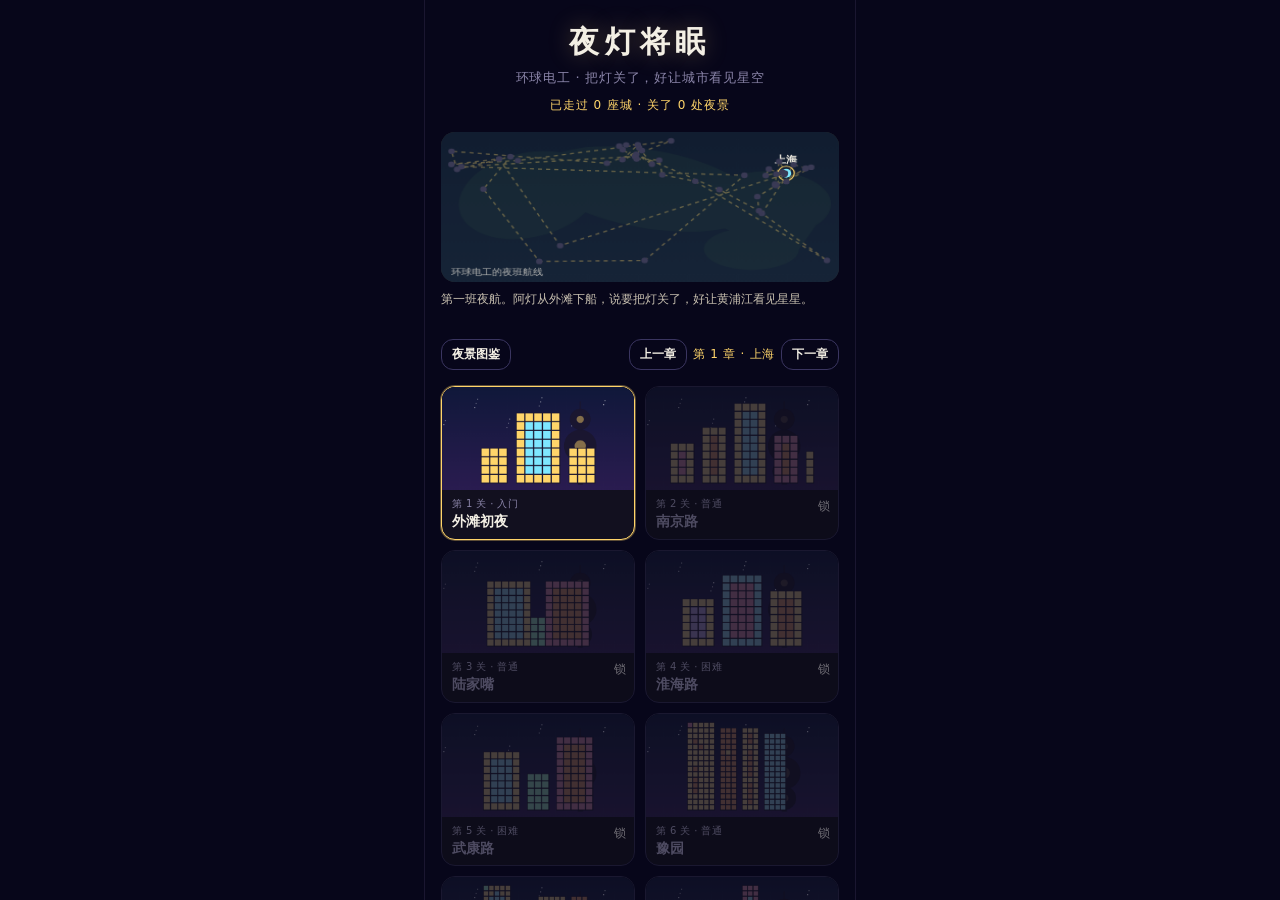
==== commit 45228003: "v5: 悉尼歌剧院高帆重绘、地标轮廓描边、打包 1000 关、曲线图" ====
--- a/index.html
+++ b/index.html
@@ -399,6 +399,43 @@
 }
 #storyCard[hidden] { display: none !important; }
 
+
+#stage, #board { touch-action: none; }
+
+/* color-blind helper marks on tickets (ink-colored, low contrast so numbers stay readable) */
+.box.pat-dots {
+  background-image: radial-gradient(circle, rgba(20,10,0,.32) 1.3px, transparent 1.5px);
+  background-size: 9px 9px; background-position: 2px 2px;
+}
+.box.pat-ring {
+  background-image: radial-gradient(circle, transparent 5px, rgba(20,10,0,.4) 6px, transparent 7px);
+  background-position: center; background-repeat: no-repeat; background-size: 22px 22px;
+}
+.box.pat-slash {
+  background-image: repeating-linear-gradient(-45deg, transparent 0 6px, rgba(20,10,0,.28) 6px 8px);
+}
+.box.pat-plus {
+  background-image:
+    linear-gradient(rgba(20,10,0,.35), rgba(20,10,0,.35)),
+    linear-gradient(rgba(20,10,0,.35), rgba(20,10,0,.35));
+  background-size: 2px 16px, 16px 2px;
+  background-repeat: no-repeat;
+  background-position: center, center;
+}
+.box.pat-diamond {
+  background-image: linear-gradient(45deg, transparent 40%, rgba(20,10,0,.4) 41%, rgba(20,10,0,.4) 59%, transparent 60%),
+    linear-gradient(-45deg, transparent 40%, rgba(20,10,0,.4) 41%, rgba(20,10,0,.4) 59%, transparent 60%);
+  background-size: 14px 14px; background-repeat: no-repeat; background-position: center;
+}
+.box.pat-triangle {
+  background-image: linear-gradient(to top, rgba(20,10,0,.0) 35%, rgba(20,10,0,.0) 35%),
+    linear-gradient(135deg, transparent 46%, rgba(20,10,0,.4) 47%, transparent 48%),
+    linear-gradient(-135deg, transparent 46%, rgba(20,10,0,.4) 47%, transparent 48%);
+}
+.box.pat-bars {
+  background-image: linear-gradient(90deg, transparent 22%, rgba(20,10,0,.35) 22% 32%, transparent 32% 68%, rgba(20,10,0,.35) 68% 78%, transparent 78%);
+}
+
   </style>
 </head>
 <body>
@@ -520,13 +557,57 @@
 // Shared puzzle core for 夜灯将眠 — used by verify.mjs and inlined into index.html
 (function (root) {
   const COLORS = [
-    { id: "amber", fill: "#ffd56a", glow: "#ffbe3a", ink: "#3a2208", name: "暖黄" },
-    { id: "pink", fill: "#ff8ab8", glow: "#ff5e9a", ink: "#4a1028", name: "粉" },
-    { id: "cyan", fill: "#7ee7ff", glow: "#3ad4ff", ink: "#073044", name: "青" },
-    { id: "orange", fill: "#ff9a4a", glow: "#ff7a1a", ink: "#3a1a00", name: "橙" },
-    { id: "mint", fill: "#8dffc1", glow: "#3dff9a", ink: "#06301c", name: "薄荷" },
-    { id: "lavender", fill: "#c9a6ff", glow: "#a87cff", ink: "#2a1050", name: "紫" },
+    { id: "amber", fill: "#ffd56a", glow: "#ffbe3a", ink: "#3a2208", name: "暖黄", pat: "solid" },
+    { id: "pink", fill: "#ff8ab8", glow: "#ff5e9a", ink: "#4a1028", name: "粉", pat: "dots" },
+    { id: "cyan", fill: "#7ee7ff", glow: "#3ad4ff", ink: "#073044", name: "青", pat: "ring" },
+    { id: "orange", fill: "#ff9a4a", glow: "#ff7a1a", ink: "#3a1a00", name: "橙", pat: "slash" },
+    { id: "mint", fill: "#8dffc1", glow: "#3dff9a", ink: "#06301c", name: "薄荷", pat: "plus" },
+    { id: "lavender", fill: "#c9a6ff", glow: "#a87cff", ink: "#2a1050", name: "紫", pat: "diamond" },
+    { id: "crimson", fill: "#ff5d6c", glow: "#ff3348", ink: "#3a0a12", name: "玫", pat: "triangle" },
+    { id: "azure", fill: "#5b8cff", glow: "#3a6aff", ink: "#0a1638", name: "蓝", pat: "bars" },
   ];
+
+  // Small, high-contrast marks so colors stay distinguishable for color-blind players.
+  function drawColorPattern(ctx, x, y, w, h, pat, ink, alpha) {
+    if (!pat || pat === "solid" || w < 4 || h < 4) return;
+    ctx.save();
+    ctx.beginPath(); ctx.rect(x, y, w, h); ctx.clip();
+    ctx.globalAlpha = (alpha == null ? 0.5 : alpha);
+    ctx.strokeStyle = ink;
+    ctx.fillStyle = ink;
+    ctx.lineWidth = Math.max(1, Math.min(w, h) * 0.12);
+    const cx = x + w / 2, cy = y + h / 2, r = Math.min(w, h);
+    if (pat === "dots") {
+      const spots = r < 8 ? [[0.5, 0.5]] : [[0.3, 0.3], [0.7, 0.3], [0.5, 0.72]];
+      for (const [u, v] of spots) {
+        ctx.beginPath(); ctx.arc(x + w * u, y + h * v, Math.max(0.8, r * 0.1), 0, Math.PI * 2); ctx.fill();
+      }
+    } else if (pat === "ring") {
+      ctx.beginPath(); ctx.arc(cx, cy, r * 0.22, 0, Math.PI * 2); ctx.stroke();
+    } else if (pat === "slash") {
+      ctx.beginPath(); ctx.moveTo(x + 1, y + h - 1); ctx.lineTo(x + w - 1, y + 1); ctx.stroke();
+      if (r >= 8) { ctx.beginPath(); ctx.moveTo(x + w * 0.2, y + h); ctx.lineTo(x + w, y + h * 0.2); ctx.stroke(); }
+    } else if (pat === "plus") {
+      ctx.beginPath();
+      ctx.moveTo(cx, y + h * 0.2); ctx.lineTo(cx, y + h * 0.8);
+      ctx.moveTo(x + w * 0.2, cy); ctx.lineTo(x + w * 0.8, cy);
+      ctx.stroke();
+    } else if (pat === "diamond") {
+      ctx.beginPath();
+      ctx.moveTo(cx, y + h * 0.2); ctx.lineTo(x + w * 0.8, cy);
+      ctx.lineTo(cx, y + h * 0.8); ctx.lineTo(x + w * 0.2, cy);
+      ctx.closePath(); ctx.stroke();
+    } else if (pat === "triangle") {
+      ctx.beginPath();
+      ctx.moveTo(cx, y + h * 0.2); ctx.lineTo(x + w * 0.8, y + h * 0.8); ctx.lineTo(x + w * 0.2, y + h * 0.8);
+      ctx.closePath(); ctx.stroke();
+    } else if (pat === "bars") {
+      const bw = Math.max(1, w * 0.16);
+      ctx.fillRect(x + w * 0.22, y + h * 0.2, bw, h * 0.6);
+      ctx.fillRect(x + w * 0.62, y + h * 0.2, bw, h * 0.6);
+    }
+    ctx.restore();
+  }
 
   const DIRS = [[1, 0], [-1, 0], [0, 1], [0, -1]];
 
@@ -1914,7 +1995,7 @@
   }
 
   const api = {
-    COLORS, LEVELS, emptyGrid, cloneGrid, cloneCols, cloneSlots,
+    COLORS, drawColorPattern, LEVELS, emptyGrid, cloneGrid, cloneCols, cloneSlots,
     stampBuilding, stampMask, countOn, countNeed, isOpen, isReachable, findTarget, turnOff,
     saturate, leftCount, canTake, canPlaceTicket, place, frontsUseful, isWon, isLost,
     solve, greedySolve, leftmostSolve, ticketSumsOk, T,
@@ -2203,7 +2284,283 @@
       open: "山上的人还张开手臂。拉斐尔说，关了它，海湾和山才会一起看见南天的星。",
       close: "张开的手臂收进黑里，里约的山像重新被画过。他在明信片上画了一道分开海和天的线。",
       quote: "山上的灯收了，海湾把南天的星摊开。",
+
       districts: ["科帕卡巴纳","伊帕内玛","圣特蕾莎","拉帕","莱布隆","博塔弗戈","弗拉门戈","市中心","面包山方向","基督像","萨尔瓦多码头","尼泰罗伊方向","机场过夜","市场","桑巴大道","电车线","仓库","岸边","山城","展臂之夜"],
+    },
+    {
+      id: "hangzhou", name: "杭州", en: "Hangzhou", landmark: "leifeng", landmarkName: "雷峰塔",
+      water: true, lon: 120.2, lat: 30.3, region: "中国",
+      sky0: "#101428", sky1: "#1c2038", sky2: "#2a3048", accent: "#ffd56a",
+      wall: ["#181828", "#24243a"], signs: ["湖滨", "苏堤"],
+      character: "游船娘子阿荷",
+      open: "湖上的灯还映着塔。阿荷说，关了它，才能看见三潭那边的星。",
+      close: "雷峰塔暗了，湖面把天空又铺平一次。她把一张素笺轻轻按在船帮上。",
+      quote: "塔影收了，湖把星迎进来。",
+      districts: ["湖滨","断桥","苏堤","白堤","河坊街","西泠","龙井","灵隐","曲院风荷","雷峰塔","杨公堤","满陇桂雨","南山路","钱塘江","西溪","拱墅","城站","机场过夜","平海路","雷峰夕照"],
+    },
+    {
+      id: "xian", name: "西安", en: "Xi'an", landmark: "wildgoose", landmarkName: "大雁塔",
+      water: false, lon: 108.9, lat: 34.3, region: "中国",
+      sky0: "#1a100c", sky1: "#2a1810", sky2: "#3a2418", accent: "#ff9a4a",
+      wall: ["#221810", "#2c2018"], signs: ["钟楼", "回民街"],
+      character: "城墙夜巡老周",
+      open: "塔还方方正正地亮着。老周说，关了它，城墙垛口才能数得清天上的星。",
+      close: "七层檐一节节暗下去，像把长安的夜重新叠好。他把一张拓片塞进明信片里。",
+      quote: "雁塔歇了，城墙把星托住。",
+      districts: ["钟楼","回民街","大雁塔","永宁门","大唐不夜城","碑林","小寨","火车站","大明宫","雁塔广场","曲江","浐灞","咸阳方向","书院门","北院门","永兴坊","大兴善寺","空港","未央","雁塔之夜"],
+    },
+    {
+      id: "chongqing", name: "重庆", en: "Chongqing", landmark: "hongya", landmarkName: "洪崖洞",
+      water: true, lon: 106.6, lat: 29.6, region: "中国",
+      sky0: "#140c18", sky1: "#241428", sky2: "#341c38", accent: "#ff8ab8",
+      wall: ["#1c1020", "#2a182c"], signs: ["解放碑", "江岸"],
+      character: "缆车售票员小花",
+      open: "江边的吊脚楼还层层亮着。小花说，关了它，两江才能把星送到崖上。",
+      close: "一层层檐灯熄了，夜像从崖顶重新浇下来。她在明信片上画了两道交叉的江。",
+      quote: "吊脚楼歇了，两江把星送上来。",
+      districts: ["解放碑","洪崖洞","磁器口","朝天门","南滨路","李子坝","观音桥","长江索道","两路口","洪崖夜色","南山一棵树","杨家坪","沙坪坝","江北嘴","渝中过夜","菜园坝","机场方向","十八梯","湖广会馆","江岸跨年"],
+    },
+    {
+      id: "nanjing", name: "南京", en: "Nanjing", landmark: "zhonghuamen", landmarkName: "中华门",
+      water: true, lon: 118.8, lat: 32.1, region: "中国",
+      sky0: "#10141c", sky1: "#1c2430", sky2: "#2c3448", accent: "#ffd56a",
+      wall: ["#181c24", "#242830"], signs: ["秦淮", "夫子庙"],
+      character: "灯船船娘阿宁",
+      open: "城门洞还亮着。阿宁说，关了它，秦淮河才能把星送到船上。",
+      close: "三道券门暗了，城砖把夜色吃进去。她把一盏纸灯的剪影画在明信片上。",
+      quote: "城门歇了，河把星送到船边。",
+      districts: ["夫子庙","秦淮河","新街口","玄武湖","中华门","总统府","老门东","湖南路","紫峰","中华门夜","鸡鸣寺","先锋书店","雨花台","禄口方向","颐和路","江东","下关","城墙夜巡","乌衣巷","灯会之夜"],
+    },
+    {
+      id: "wuhan", name: "武汉", en: "Wuhan", landmark: "yellowcrane", landmarkName: "黄鹤楼",
+      water: true, lon: 114.3, lat: 30.6, region: "中国",
+      sky0: "#141018", sky1: "#241820", sky2: "#342428", accent: "#ff9a4a",
+      wall: ["#1c141c", "#2a1c24"], signs: ["江滩", "蛇山"],
+      character: "江滩笛手老韩",
+      open: "楼上的灯还在。老韩说，关了它，长江和汉水才会一起看见星。",
+      close: "飞檐一角角暗了，江风把笛声也收走。他在明信片上只画了一只鹤的影子。",
+      quote: "黄鹤楼歇了，江把星铺开。",
+      districts: ["江滩","黄鹤楼","户部巷","汉口江滩","武昌","汉阳","东湖","光谷","汉正街","黄鹤楼夜","黎黄陂路","昙华林","长江大桥","天河方向","归元寺","吉庆街","晴川","琴台","轮渡","江上跨年"],
+    },
+    {
+      id: "suzhou", name: "苏州", en: "Suzhou", landmark: "huqiu", landmarkName: "虎丘塔",
+      water: true, lon: 120.6, lat: 31.3, region: "中国",
+      sky0: "#101818", sky1: "#1c2824", sky2: "#283830", accent: "#8dffc1",
+      wall: ["#141c1c", "#202828"], signs: ["平江", "山塘"],
+      character: "评弹老师傅阿吴",
+      open: "斜塔还亮着。阿吴说，关了它，剑池边上才能听见三弦停下来。",
+      close: "塔影斜斜地暗了，像把一句唱词收在最后一拍。他把一张折扇画在明信片背面。",
+      quote: "虎丘歇了，园林把星留住。",
+      districts: ["平江路","山塘","虎丘","拙政园","观前街","金鸡湖","盘门","寒山寺","留园","虎丘夜","周庄方向","同里方向","网师园","园区过夜","沧浪亭","石路","木渎","阳澄湖","车站","斜塔之夜"],
+    },
+    {
+      id: "macau", name: "澳门", en: "Macau", landmark: "ruins", landmarkName: "大三巴",
+      water: true, lon: 113.5, lat: 22.2, region: "中国",
+      sky0: "#141018", sky1: "#241c28", sky2: "#342838", accent: "#ffd56a",
+      wall: ["#1c141c", "#2a2028"], signs: ["议事亭", "妈阁"],
+      character: "蛋挞店阿婆玛丽",
+      open: "牌坊还亮着。玛丽说，关了它，石阶上才能数得清南边的星。",
+      close: "镂空的石壁暗了，只剩下轮廓对着海。她在明信片上撒了一点糖霜似的白点。",
+      quote: "牌坊歇了，石阶把星接下来。",
+      districts: ["议事亭前地","大三巴","妈阁","官也街","新马路","氹仔","路环","渔人码头","南湾","大三巴夜","东望洋","岗顶","亚婆井","机场方向","筷子基","外港","旧城区","灯塔","海边","牌坊之夜"],
+    },
+    {
+      id: "osaka", name: "大阪", en: "Osaka", landmark: "osakacastle", landmarkName: "大阪城",
+      water: false, lon: 135.5, lat: 34.7, region: "东亚",
+      sky0: "#181010", sky1: "#281818", sky2: "#382020", accent: "#ff6b8a",
+      wall: ["#201414", "#2c1c1c"], signs: ["道顿堀", "城公园"],
+      character: "たこ焼き店主健二",
+      open: "天守还镀着一层金。健二说，关了它，护城河才能把星还回来。",
+      close: "层檐暗了，金色也收回去。他在明信片上画了一只小小的城瓦。",
+      quote: "天守歇了，护城河把星接住。",
+      districts: ["道顿堀","心斋桥","大阪城","难波","梅田","新世界","天王寺","美国村","通天阁方向","大阪城夜","堺方向","京都来路","京桥","淀屋桥","万博纪念公园","南港","关西空港","中之岛","黑门","天守之夜"],
+    },
+    {
+      id: "bangkok", name: "曼谷", en: "Bangkok", landmark: "arun", landmarkName: "郑王庙",
+      water: true, lon: 100.5, lat: 13.8, region: "东南亚",
+      sky0: "#1a1010", sky1: "#2a1814", sky2: "#3a2018", accent: "#ff9a4a",
+      wall: ["#221414", "#2c1c18"], signs: ["湄南河", "耀华力"],
+      character: "船面摊主娜娜",
+      open: "瓷片塔还亮着。娜娜说，关了它，湄南河才会把星送到船头。",
+      close: "棱角一节节暗了，河风变凉。她在明信片上按了一个莲花印章。",
+      quote: "瓷塔歇了，河把星送到船头。",
+      districts: ["考山路","暹罗","郑王庙","大皇宫","耀华力","河滨","吞武里","乍都乍","唐人街","郑王庙夜","翁昂","帕空","机场方向","夜市","火车站","公园","码头","旧城","水上市场","瓷塔之夜"],
+    },
+    {
+      id: "kualalumpur", name: "吉隆坡", en: "Kuala Lumpur", landmark: "petronas", landmarkName: "双子塔",
+      water: false, lon: 101.7, lat: 3.2, region: "东南亚",
+      sky0: "#101018", sky1: "#1c1c2c", sky2: "#282840", accent: "#c9a6ff",
+      wall: ["#16161c", "#22222c"], signs: ["武吉免登", "KLCC"],
+      character: "夜班保安拉扎克",
+      open: "两座塔还连在一起亮。拉扎克说，关了它们，才能看见赤道附近很少见的星。",
+      close: "天桥先暗，两座尖顶随后收进去。他在明信片上画了两道并排的线。",
+      quote: "双塔歇了，赤道把星还回来。",
+      districts: ["武吉免登","双子塔","茨厂街","独立广场","独立峰","甲洞","白沙罗","双威方向","机场过夜","双子塔夜","蒂蒂旺沙","燕美","中转站","旧火车站","湖滨","市中心","郊区","清真寺","公园","双塔之夜"],
+    },
+    {
+      id: "mumbai", name: "孟买", en: "Mumbai", landmark: "gateway", landmarkName: "印度门",
+      water: true, lon: 72.8, lat: 19.0, region: "南亚",
+      sky0: "#141018", sky1: "#241c20", sky2: "#342828", accent: "#ffd56a",
+      wall: ["#1c1418", "#2a2024"], signs: ["海滨", "科拉巴"],
+      character: "海滨茶摊阿米尔",
+      open: "拱门还对着海亮着。阿米尔说，关了它，阿拉伯海才会把星送到脚边。",
+      close: "拱券暗了，潮声变近。他在明信片上画了一道门，里面是空的。",
+      quote: "拱门歇了，海把星送到脚边。",
+      districts: ["科拉巴","印度门","Marine Drive","乔巴蒂","班德拉","安德里","贾特拉帕蒂","市场","火车站","印度门夜","沃尔利","朱胡","机场方向","码头","旧城","剧院","博物馆","海湾","过夜","拱门之夜"],
+    },
+    {
+      id: "venice", name: "威尼斯", en: "Venice", landmark: "campanile", landmarkName: "圣马可钟楼",
+      water: true, lon: 12.3, lat: 45.4, region: "欧洲",
+      sky0: "#101428", sky1: "#1c2040", sky2: "#2a2c50", accent: "#7ee7ff",
+      wall: ["#141828", "#202440"], signs: ["圣马可", "里亚托"],
+      character: "贡多拉船夫卢卡",
+      open: "钟楼还立在广场上。卢卡说，关了它，运河才会把星送到船里。",
+      close: "方塔暗了，钟也不再敲。他在明信片上画了一条弯弯的水道。",
+      quote: "钟楼歇了，运河把星摇进来。",
+      districts: ["圣马可","里亚托","学院桥","穆拉诺","布拉诺","坎纳雷吉奥","多尔索杜罗","火车站","海关大楼","钟楼之夜","叹息桥","竞技场","码头","过夜","小巷","广场","夜船","岛上","市场","钟声之夜"],
+    },
+    {
+      id: "athens", name: "雅典", en: "Athens", landmark: "parthenon", landmarkName: "帕台农神庙",
+      water: false, lon: 23.7, lat: 38.0, region: "欧洲",
+      sky0: "#141820", sky1: "#242830", sky2: "#343840", accent: "#ffd56a",
+      wall: ["#1c2024", "#282c30"], signs: ["卫城", "普拉卡"],
+      character: "卫城守夜人尼科斯",
+      open: "柱廊还亮着。尼科斯说，关了它，山才能把星还给石头。",
+      close: "列柱一排排暗了，像把时间也关回去。他在明信片上只画了三根柱子。",
+      quote: "神庙歇了，山把星还给石头。",
+      districts: ["普拉卡","卫城","莫纳斯提拉基","奥莫尼亚","比雷埃夫斯方向","科隆纳基","国家花园","旧议会","市场","帕台农夜","宪法广场","海湾","过夜","小巷","山坡","剧院","港口","车站","夜风","列柱之夜"],
+    },
+    {
+      id: "prague", name: "布拉格", en: "Prague", landmark: "charles", landmarkName: "查理大桥",
+      water: true, lon: 14.4, lat: 50.1, region: "欧洲",
+      sky0: "#12101c", sky1: "#221c2c", sky2: "#32283c", accent: "#c9a6ff",
+      wall: ["#1a1624", "#282030"], signs: ["老城", "伏尔塔瓦"],
+      character: "桥上画像的哈娜",
+      open: "桥塔还亮着。哈娜说，关了它，伏尔塔瓦才会把星送到石像脚下。",
+      close: "桥灯一盏盏熄了，雕像重新变成剪影。她在明信片上画了一座小塔。",
+      quote: "大桥歇了，河把星送到石像边。",
+      districts: ["老城广场","查理大桥","小城","城堡","伏尔塔瓦","瓦茨拉夫","犹太区","彼得日恩","车站","查理桥夜","天文钟","火药塔","新城","机场方向","咖啡馆","河岸","过夜","小巷","剧院","桥塔之夜"],
+    },
+    {
+      id: "vienna", name: "维也纳", en: "Vienna", landmark: "riesenrad", landmarkName: "维也纳摩天轮",
+      water: false, lon: 16.4, lat: 48.2, region: "欧洲",
+      sky0: "#10141c", sky1: "#1c2430", sky2: "#283848", accent: "#ffd56a",
+      wall: ["#161c24", "#222830"], signs: ["环城路", "普拉特"],
+      character: "咖啡馆领班埃尔莎",
+      open: "轮子还在转。埃尔莎说，关了它，公园才能把星一轮一轮地还回来。",
+      close: "车厢一格格暗了，轮子停在夜里。她在明信片上画了一个小小的圆。",
+      quote: "摩天轮歇了，公园把星还回来。",
+      districts: ["斯蒂芬教堂","环城路","美泉宫","普拉特","霍夫堡","博物馆区","纳什市场","多瑙河","车站","摩天轮夜","卡尔教堂","草原","过夜","咖啡馆","机场方向","老城","剧院","宫殿","公园","轮上星空"],
+    },
+    {
+      id: "lisbon", name: "里斯本", en: "Lisbon", landmark: "belem", landmarkName: "贝伦塔",
+      water: true, lon: -9.1, lat: 38.7, region: "欧洲",
+      sky0: "#101820", sky1: "#1c2834", sky2: "#283c48", accent: "#7ee7ff",
+      wall: ["#141c24", "#202830"], signs: ["阿尔法玛", "特茹河"],
+      character: "蛋挞师傅佩德罗",
+      open: "塔还守在河口。佩德罗说，关了它，特茹河才会把星送到航海的起点。",
+      close: "堡垒暗了，河面变宽。他在明信片上撒了一点肉桂色的点。",
+      quote: "贝伦塔歇了，河口把星送出海。",
+      districts: ["阿尔法玛","贝伦","商业广场","巴伊罗高","奇亚多","特茹河","圣若热城堡","火车","港口","贝伦塔夜","辛特拉方向","过夜","电车线","咖啡馆","市场","码头","老城","灯塔","河岸","航行之夜"],
+    },
+    {
+      id: "seattle", name: "西雅图", en: "Seattle", landmark: "spaceneedle", landmarkName: "太空针塔",
+      water: true, lon: -122.3, lat: 47.6, region: "北美",
+      sky0: "#0c141c", sky1: "#182028", sky2: "#243038", accent: "#7ee7ff",
+      wall: ["#10181c", "#1c282c"], signs: ["派克市场", "海湾"],
+      character: "咖啡馆店员玛雅",
+      open: "飞碟似的塔还亮着。玛雅说，关了它，海湾和雨才会把星让出来。",
+      close: "圆盘暗了，针尖也收进去。她在明信片上画了一只小小的杯子。",
+      quote: "针塔歇了，海湾把星让出来。",
+      districts: ["派克市场","太空针塔","国会山","先锋广场","巴拉德","弗里蒙特","码头","大学区","火车站","针塔之夜","奇努克","过夜","市场","海湾","机场方向","老城","公园","山坡","雨夜","圆盘之夜"],
+    },
+    {
+      id: "losangeles", name: "洛杉矶", en: "Los Angeles", landmark: "hollywood", landmarkName: "好莱坞招牌",
+      water: false, lon: -118.3, lat: 34.1, region: "北美",
+      sky0: "#141018", sky1: "#241828", sky2: "#342038", accent: "#ff8ab8",
+      wall: ["#1c141c", "#2a1c28"], signs: ["日落大道", "山"],
+      character: "夜班场务迪亚戈",
+      open: "山上的字母还亮着。迪亚戈说，关了它们，才能看见山谷外面的星。",
+      close: "字母一格格暗了，山重新变成一条线。他在明信片上只写了一个星号。",
+      quote: "招牌歇了，山谷把星还回来。",
+      districts: ["好莱坞","日落大道","圣莫尼卡","威尼斯海滩","市中心","格里菲斯","银湖","联合车站","机场方向","好莱坞招牌","比佛利","过夜","谷地","码头","老街","工作室","山路","夜市","海岸","字母之夜"],
+    },
+    {
+      id: "toronto", name: "多伦多", en: "Toronto", landmark: "cntower", landmarkName: "加拿大国家电视塔",
+      water: true, lon: -79.4, lat: 43.6, region: "北美",
+      sky0: "#10141c", sky1: "#1c2430", sky2: "#283848", accent: "#7ee7ff",
+      wall: ["#141c24", "#202830"], signs: ["湖岸", "CN"],
+      character: "冰球场门卫乔安",
+      open: "细塔还戳着天。乔安说，关了它，安大略湖才会把星送到岸上。",
+      close: "观景层先暗，针尖随后消失。她在明信片上画了一条竖直的线。",
+      quote: "天塔歇了，湖把星送到岸上。",
+      districts: ["湖岸","电视塔","肯辛顿","圣劳伦斯","约克维尔","女王西街","岛屿","联合车站","机场方向","天塔之夜","唐人街","过夜","市场","码头","老城","公园","山坡","夜场","岸边","针尖之夜"],
+    },
+    {
+      id: "mexicocity", name: "墨西哥城", en: "Mexico City", landmark: "sunpyramid", landmarkName: "太阳金字塔",
+      water: false, lon: -99.1, lat: 19.4, region: "北美",
+      sky0: "#1a100c", sky1: "#2a1810", sky2: "#3a2418", accent: "#ff9a4a",
+      wall: ["#22140c", "#2c1c14"], signs: ["索卡洛", "特奥蒂瓦坎"],
+      character: "夜市摊主露西亚",
+      open: "金字塔还亮着。露西亚说，关了它，高原才能把星还给石头。",
+      close: "一层层台阶暗了，像把太阳也收进土里。她在明信片上画了一座三角形的山。",
+      quote: "金字塔歇了，高原把星还给石头。",
+      districts: ["索卡洛","太阳金字塔","改革大道","科约阿坎","罗马区","瓜达卢佩","查普尔特佩克","机场方向","市场","金字塔夜","特奥蒂瓦坎","过夜","老城","公园","夜市","大学城","运河","山路","广场","台阶之夜"],
+    },
+    {
+      id: "buenosaires", name: "布宜诺斯艾利斯", en: "Buenos Aires", landmark: "obelisco", landmarkName: "方尖碑",
+      water: false, lon: -58.4, lat: -34.6, region: "南美",
+      sky0: "#141018", sky1: "#241c28", sky2: "#342838", accent: "#ffd56a",
+      wall: ["#1c141c", "#2a2028"], signs: ["七月九日大道", "圣特尔莫"],
+      character: "探戈琴师胡利奥",
+      open: "碑还立在大道正中。胡利奥说，关了它，城市才会把南边的星让出来。",
+      close: "尖顶暗了，大道变宽。他在明信片上画了一道竖线，下面是一个小小的舞台。",
+      quote: "方尖碑歇了，大道把南星让出来。",
+      districts: ["七月九日大道","方尖碑","圣特尔莫","拉博卡","巴勒莫","雷科莱塔","波多","火车站","机场方向","方尖碑夜","咖啡馆","过夜","港口","老城","公园","夜场","市场","河岸","广场","探戈之夜"],
+    },
+    {
+      id: "capetown", name: "开普敦", en: "Cape Town", landmark: "tablemountain", landmarkName: "桌山",
+      water: true, lon: 18.4, lat: -33.9, region: "非洲",
+      sky0: "#10141c", sky1: "#1c2830", sky2: "#283c44", accent: "#7ee7ff",
+      wall: ["#141c24", "#203038"], signs: ["海滨", "桌山"],
+      character: "缆车司机莱拉",
+      open: "平顶的山还亮着。莱拉说，关了它，桌山才会把南天的星摊在桌面上。",
+      close: "平顶暗了，像有人把桌布收走。她在明信片上画了一道平平的线。",
+      quote: "桌山歇了，南天的星被摊开。",
+      districts: ["海滨","桌山","博卡普","长街","维多利亚码头","坎普斯湾","西蒙镇方向","车站","机场方向","桌山之夜","花园大道","过夜","老城","市场","港口","山路","海滩","夜风","广场","平顶之夜"],
+    },
+    {
+      id: "lhasa", name: "拉萨", en: "Lhasa", landmark: "potala", landmarkName: "布达拉宫",
+      water: false, lon: 91.1, lat: 29.7, region: "中国",
+      sky0: "#101028", sky1: "#1c1c3a", sky2: "#2a2a48", accent: "#ffd56a",
+      wall: ["#181828", "#24243a"], signs: ["八廓", "宫殿"],
+      character: "甜茶馆阿妈卓玛",
+      open: "红白的宫殿还亮着。卓玛说，关了它，才能看见高原上特别近的星。",
+      close: "一层层宫墙暗了，山把天空重新托起来。她在明信片上按了一个小小的太阳纹。",
+      quote: "宫殿歇了，高原把星托得特别近。",
+      districts: ["八廓街","布达拉宫","大昭寺","罗布林卡","哲蚌寺方向","色拉寺方向","甜茶馆","车站","机场方向","布达拉夜","拉萨河","过夜","老城","市场","山路","广场","夜风","转经道","客栈","宫墙之夜"],
+    },
+    {
+      id: "lasvegas", name: "拉斯维加斯", en: "Las Vegas", landmark: "welcomesign", landmarkName: "欢迎牌",
+      water: false, lon: -115.2, lat: 36.1, region: "北美",
+      sky0: "#180c18", sky1: "#2a1428", sky2: "#3c1c38", accent: "#ff8ab8",
+      wall: ["#201020", "#301830"], signs: ["大道", "沙漠"],
+      character: "霓虹维修工托尼",
+      open: "招牌还在对过路的人眨眼。托尼说，关了它，沙漠才会把星还回来。",
+      close: "字母暗了，沙漠重新变得很大。他在明信片上画了一颗歪歪的星。",
+      quote: "招牌歇了，沙漠把星还回来。",
+      districts: ["拉斯维加斯大道","欢迎牌","佛利蒙","巴黎酒店方向","喷泉","老城","车站","机场方向","沙漠","欢迎牌夜","市中心","过夜","赌场街","夜市","山路","公路","广场","维修车间","城界","霓虹之夜"],
+    },
+    {
+      id: "florence", name: "佛罗伦萨", en: "Florence", landmark: "duomo", landmarkName: "圣母百花大教堂",
+      water: false, lon: 11.3, lat: 43.8, region: "欧洲",
+      sky0: "#141018", sky1: "#241c20", sky2: "#342828", accent: "#ffd56a",
+      wall: ["#1c1418", "#2a2024"], signs: ["主教堂", "阿诺河"],
+      character: "皮匠师傅保罗",
+      open: "圆顶还压在城里。保罗说，关了它，红瓦和星才会一起被看见。",
+      close: "穹顶暗了，钟楼也收进去。他在明信片上画了一座小小的圆顶。",
+      quote: "穹顶歇了，红瓦把星托住。",
+      districts: ["主教堂广场","圣母百花","老桥","乌菲兹","圣十字","皮蒂宫","阿诺河","车站","机场方向","穹顶之夜","市场","过夜","老城","山坡","花园","夜巷","广场","工坊","河岸","圆顶之夜"],
     },
   ];
 
@@ -2279,22 +2636,32 @@
       "    2222    ",
     ],
     canton: [
-      "   111   ",
-      "   111   ",
-      "  11111  ",
-      "   111   ",
-      "    1    ",
-      "    2    ",
-      "   222   ",
-      "  22222  ",
-      " 2222222 ",
-      "  22222  ",
-      "   222   ",
-      "    2    ",
-      "    3    ",
-      "   333   ",
-      "  33333  ",
-      " 3333333 ",
+      "      1      ",
+      "      1      ",
+      "      1      ",
+      "     111     ",
+      "   1111111   ",
+      "   1111111   ",
+      "    11111    ",
+      "    11111    ",
+      "     222     ",
+      "     222     ",
+      "     222     ",
+      "     222     ",
+      "    22222    ",
+      "    22222    ",
+      "    22222    ",
+      "   2222222   ",
+      "   2222222   ",
+      "   2222222   ",
+      "  333333333  ",
+      "  333333333  ",
+      "  333333333  ",
+      " 33333333333 ",
+      " 33333333333 ",
+      " 33333333333 ",
+      "3333333333333",
+      "3333333333333",
     ],
     spring: [
       "    1    ",
@@ -2390,14 +2757,22 @@
       "   111111111 ",
     ],
     opera: [
-      "      11     1  ",
-      "    11111   11  ",
-      "   111 111 111  ",
-      "  11    11111 11",
-      " 11     11111111",
-      " 11    111111111",
-      "111   1111111111",
-      "1111111111111111",
+      "     1                    ",
+      "     11                   ",
+      "    111                   ",
+      "    1111                  ",
+      "    11111      3          ",
+      "   1111111     33         ",
+      "   1111111    333         ",
+      "   11111111   3333        ",
+      "  1111111111  33333   1   ",
+      "  111111111111333333  11  ",
+      "  1111111111133333333 11  ",
+      " 111111111111333333331111 ",
+      " 1111111111113333333311111",
+      " 1111111111133333333311111",
+      "22222222222222222222222222",
+      "22222222222222222222222222",
     ],
     burj: [
       "    1    ",
@@ -2447,16 +2822,26 @@
       " 11111111111 ",
     ],
     eiffel: [
-      "    1    ",
-      "    1    ",
-      "   111   ",
-      "   1 1   ",
-      "  11 11  ",
-      "  1   1  ",
-      " 11   11 ",
-      " 1     1 ",
-      "11     11",
-      "1       1",
+      "      111      ",
+      "      111      ",
+      "     11 11     ",
+      "     11 11     ",
+      "    11 1 11    ",
+      "    1111111    ",
+      "   11     11   ",
+      "   11     11   ",
+      "  11  111  11  ",
+      "  11  111  11  ",
+      " 11    1    11 ",
+      " 11    1    11 ",
+      "11    111    11",
+      "11    111    11",
+      "1    11 11    1",
+      "1    11 11    1",
+      "11  11   11  11",
+      "11 11     11 11",
+      "1111       1111",
+      "11           11",
     ],
     bigben: [
       "  111  ",
@@ -2560,7 +2945,393 @@
       "    11111    ",
       "    11111    ",
     ],
+
+    leifeng: [
+      "      1      ",
+      "     111     ",
+      "    11111    ",
+      "     111     ",
+      "    11111    ",
+      "   1111111   ",
+      "    11111    ",
+      "   1111111   ",
+      "  111111111  ",
+      "    22222    ",
+      "   2222222   ",
+      "  222222222  ",
+      " 22222222222 ",
+      "     333     ",
+    ],
+    wildgoose: [
+      "    11111    ",
+      "    11111    ",
+      "    1 1 1    ",
+      "    11111    ",
+      "    1 1 1    ",
+      "    11111    ",
+      "    1 1 1    ",
+      "    11111    ",
+      "    1 1 1    ",
+      "    11111    ",
+      "    1 1 1    ",
+      "    11111    ",
+      "    1 1 1    ",
+      "   1111111   ",
+      "  222222222  ",
+      "  222222222  ",
+    ],
+    hongya: [
+      "      11  11  11     ",
+      "     111111111111    ",
+      "    11 11 11 11 11   ",
+      "    11111111111111   ",
+      "   11 11 11 11 11 11 ",
+      "   11111111111111111 ",
+      "  11 11 11 11 11 11  ",
+      "  111111111111111111 ",
+      " 11 11 11 11 11 11 11",
+      " 11111111111111111111",
+      "222222222222222222222",
+      "  333   333   333    ",
+    ],
+    zhonghuamen: [
+      "  1     1     1  ",
+      " 111   111   111 ",
+      "11111111111111111",
+      "1  11   11   11 1",
+      "1 1  1 1  1 1  11",
+      "1 111  111  111 1",
+      "1 1 1  1 1  1 1 1",
+      "11111111111111111",
+      "22222222222222222",
+      "22 2 2 2 2 2 2 22",
+      "22222222222222222",
+    ],
+    yellowcrane: [
+      "      1      ",
+      "     111     ",
+      "   1111111   ",
+      "  11 111 11  ",
+      "    11111    ",
+      "  111111111  ",
+      " 11  111  11 ",
+      "    11111    ",
+      " 11111111111 ",
+      "11   111   11",
+      "    22222    ",
+      "   2222222   ",
+      "  222222222  ",
+      "     333     ",
+    ],
+    huqiu: [
+      "      1      ",
+      "     111     ",
+      "    11111    ",
+      "     1 1     ",
+      "    11111    ",
+      "   11 1 11   ",
+      "    11111    ",
+      "   1111111   ",
+      "  11 111 11  ",
+      "   1111111   ",
+      "    22222    ",
+      "     2 2     ",
+      "    22222    ",
+      "   2222222   ",
+    ],
+    ruins: [
+      "1 1  11 11  1 1 1",
+      "111  11 11  11111",
+      "1 1 1  1  1 1 1 1",
+      "111 1111111 11111",
+      "1 1 1 1 1 1 1   1",
+      "111 1111111 11111",
+      "    11   11      ",
+      "    11 1 11      ",
+      "    1111111      ",
+      "    2222222      ",
+      "    2222222      ",
+    ],
+    osakacastle: [
+      "       1       ",
+      "      111      ",
+      "    1111111    ",
+      "   11 111 11   ",
+      "     11111     ",
+      "   111111111   ",
+      "  11  111  11  ",
+      "     22222     ",
+      "   222222222   ",
+      "  22  222  22  ",
+      "  22222222222  ",
+      " 3333333333333 ",
+      "333333333333333",
+    ],
+    arun: [
+      "      1      ",
+      "     111     ",
+      "    11111    ",
+      "    1 1 1    ",
+      "   1111111   ",
+      "  1 11111 1  ",
+      " 11111111111 ",
+      "1  1111111  1",
+      "1   11111   1",
+      "1    222    1",
+      "     222     ",
+      "    22222    ",
+      "   2222222   ",
+      "  333   333  ",
+    ],
+    petronas: [
+      "  1        1  ",
+      " 111      111 ",
+      " 111      111 ",
+      " 111      111 ",
+      " 111 1111 111 ",
+      " 111      111 ",
+      " 111      111 ",
+      " 111      111 ",
+      "11111    11111",
+      "11111    11111",
+      "11111    11111",
+      "22222    22222",
+      "22222    22222",
+      "33333    33333",
+    ],
+    gateway: [
+      "11111111111111111",
+      "1  11       11  1",
+      "1 11111   11111 1",
+      "1 11  1   1  11 1",
+      "1 11  1   1  11 1",
+      "1 11111   11111 1",
+      "1  11       11  1",
+      "1  11       11  1",
+      "11111111111111111",
+      "222             2",
+      "22222222222222222",
+    ],
+    campanile: [
+      "   111   ",
+      "  11111  ",
+      "  1 1 1  ",
+      "  11111  ",
+      "   111   ",
+      "   111   ",
+      "   1 1   ",
+      "   111   ",
+      "   1 1   ",
+      "   111   ",
+      "   1 1   ",
+      "   111   ",
+      "   1 1   ",
+      "  11111  ",
+      " 2222222 ",
+      "222222222",
+    ],
+    parthenon: [
+      "1 1 1 1 1 1 1 1 1",
+      "11111111111111111",
+      "1 1 1 1 1 1 1 1 1",
+      "1 1 1 1 1 1 1 1 1",
+      "1 1 1 1 1 1 1 1 1",
+      "1 1 1 1 1 1 1 1 1",
+      "11111111111111111",
+      "22222222222222222",
+      "2 2 2 2 2 2 2 2 2",
+      "22222222222222222",
+    ],
+    charles: [
+      "  111                 11",
+      " 11111               111",
+      " 1 1 1              1111",
+      " 11111            111111",
+      "  111     1  1   11 1 11",
+      "  111  111111111111 1 11",
+      "  111 11  11  11  111111",
+      "  11111   11  11   11111",
+      "222222222222222222222222",
+    ],
+    riesenrad: [
+      "      11111      ",
+      "   111     111   ",
+      "  11  11111  11  ",
+      " 11  11   11  11 ",
+      " 1  11     11  1 ",
+      "11  11     11  11",
+      "11  11     11  11",
+      " 1  11     11  1 ",
+      " 11  11   11  11 ",
+      "  11  11111  11  ",
+      "   111     111   ",
+      "      11111      ",
+      "        2        ",
+      "       222       ",
+      "      22222      ",
+    ],
+    belem: [
+      "      1 1      ",
+      "     11111     ",
+      "     1 1 1     ",
+      "    1111111    ",
+      "  1 1111111 1  ",
+      " 111 11111 111 ",
+      " 1 1 1 1 1 1 1 ",
+      " 111 11111 111 ",
+      " 1 1 11111 1 1 ",
+      "111111111111111",
+      "222222222222222",
+      "22 2 2 2 2 2 22",
+      "222222222222222",
+    ],
+    spaceneedle: [
+      "      1      ",
+      "      1      ",
+      "     111     ",
+      "   1111111   ",
+      "  111111111  ",
+      "   1111111   ",
+      "     111     ",
+      "      2      ",
+      "      2      ",
+      "      2      ",
+      "      2      ",
+      "     222     ",
+      "    2 2 2    ",
+      "   2  2  2   ",
+      "  2   2   2  ",
+      " 22   3   22 ",
+    ],
+    hollywood: [
+      "1 1 111 1   1   1 1 1 111 11  111",
+      "1 1 1 1 1   1   1 1 1 1 1 1 1 1 1",
+      "111 1 1 1   1    1  1 1 1 1 1 1 1",
+      "1 1 1 1 1   1    1  1 1 1 1 1 1 1",
+      "1 1 111 111 111  1  111 111 11  111",
+      "              2222222              ",
+      "            22222222222            ",
+      "          222222222222222          ",
+    ],
+    cntower: [
+      "      1      ",
+      "      1      ",
+      "     111     ",
+      "    11111    ",
+      "   1111111   ",
+      "    11111    ",
+      "     111     ",
+      "      2      ",
+      "      2      ",
+      "      2      ",
+      "      2      ",
+      "      2      ",
+      "      2      ",
+      "     222     ",
+      "    2 2 2    ",
+      "   2  3  2   ",
+    ],
+    sunpyramid: [
+      "        1        ",
+      "       111       ",
+      "      11111      ",
+      "      1 1 1      ",
+      "     1111111     ",
+      "     1 1 1 1     ",
+      "    111111111    ",
+      "    1 1 1 1 1    ",
+      "   11111111111   ",
+      "   1 1 1 1 1 1   ",
+      "  1111111111111  ",
+      " 222222222222222 ",
+      "22222222222222222",
+    ],
+    obelisco: [
+      "    1    ",
+      "   111   ",
+      "   111   ",
+      "   1 1   ",
+      "   111   ",
+      "   1 1   ",
+      "   111   ",
+      "   1 1   ",
+      "   111   ",
+      "   1 1   ",
+      "   111   ",
+      "  11111  ",
+      " 2222222 ",
+      "222222222",
+    ],
+    tablemountain: [
+      "  11111111111111111  ",
+      "  11 11 11 11 11 11  ",
+      "  11111111111111111  ",
+      "   111111111111111   ",
+      "   11 11 11 11 11    ",
+      "    1111111111111    ",
+      "    111  11  111     ",
+      "     2222222222      ",
+      "    222222222222     ",
+      "   2222      2222    ",
+      "  333          333   ",
+    ],
+    potala: [
+      "     11 11  11 11 11     ",
+      "    11111111111111111    ",
+      "    11 11 11 11 11 11    ",
+      "   1111111111111111111   ",
+      "   2222222222222222222   ",
+      "  22 22 22 22 22 22 22   ",
+      "  222222222222222222222  ",
+      "  22 22 22 22 22 22 22   ",
+      " 33333333333333333333333 ",
+      " 33 33 33 33 33 33 33 33 ",
+      "3333333333333333333333333",
+      "3333333333333333333333333",
+    ],
+    welcomesign: [
+      "   11111111111111111   ",
+      "  11               11  ",
+      "  11 1 1 111 1   1 11  ",
+      "  11 1 1 1   1   1 11  ",
+      "  11 1 1 111 1   1 11  ",
+      "  11 1 1 1   1   1 11  ",
+      "  11 111 111 111 1 11  ",
+      "  11               11  ",
+      "   11111111111111111   ",
+      "          222          ",
+      "          222          ",
+      "         22222         ",
+    ],
+    duomo: [
+      "        1         1  ",
+      "      11111      111 ",
+      "    111111111    1 1 ",
+      "   11111111111   111 ",
+      "    11 111 11    1 1 ",
+      "     1111111     111 ",
+      "  1111111111111  1 1 ",
+      " 11 11 11 11 11  111 ",
+      " 111111111111111 1 1 ",
+      " 11 11 11 11 11 11111",
+      "222222222222222222222",
+    ],
   };
+
+
+  function scaleMask(mask, sx, sy) {
+    const out = [];
+    for (const row of mask) {
+      let r = "";
+      for (const ch of row) r += ch.repeat(sx);
+      for (let i = 0; i < sy; i++) out.push(r);
+    }
+    return out;
+  }
+  // Enlarge older compact masks so window-count and silhouette both get a bump.
+  // canton / opera were hand-redrawn at a larger size and must not be doubled.
+  const SCALE2 = ["pearl","cctv","spring","bochk","taipei101","tokyo","pagoda","nseoul","sands","burj","pyramid","mosque","colosseum","bigben","canal","tvball","sagrada","stbasil","liberty","goldengate","willis","cristo"];
+  for (const k of SCALE2) if (MASKS[k]) MASKS[k] = scaleMask(MASKS[k], 2, 2);
 
   function maskSize(mask) {
     return { h: mask.length, w: Math.max(...mask.map((r) => r.length)) };
@@ -2627,16 +3398,22 @@
       ctx.fillRect(cx - w / 2 + tw * 0.15, ground - h * 0.28, w * 0.72, h * 0.2); // lower link
       glow(0.35); fillRound(ctx, cx + w * 0.08, ground - h * 0.22, w * 0.18, h * 0.1); endg();
     } else if (type === "canton") {
+      // 小蛮腰：头顶椭圆舱、细腰、下半段明显鼓出，再收到底座
       ctx.beginPath();
-      ctx.moveTo(cx - s * 0.07, ground - s * 1.02);
-      ctx.quadraticCurveTo(cx - s * 0.3, ground - s * 0.52, cx - s * 0.14, ground);
-      ctx.lineTo(cx + s * 0.14, ground);
-      ctx.quadraticCurveTo(cx + s * 0.3, ground - s * 0.52, cx + s * 0.07, ground - s * 1.02);
+      ctx.moveTo(cx - s * 0.05, ground - s * 1.02);
+      ctx.quadraticCurveTo(cx - s * 0.08, ground - s * 0.82, cx - s * 0.045, ground - s * 0.62); // tight waist
+      ctx.quadraticCurveTo(cx - s * 0.28, ground - s * 0.32, cx - s * 0.16, ground);            // wide hip
+      ctx.lineTo(cx + s * 0.16, ground);
+      ctx.quadraticCurveTo(cx + s * 0.28, ground - s * 0.32, cx + s * 0.045, ground - s * 0.62);
+      ctx.quadraticCurveTo(cx + s * 0.08, ground - s * 0.82, cx + s * 0.05, ground - s * 1.02);
       ctx.closePath(); ctx.fill();
-      // open lattice crown
-      ctx.fillRect(cx - s * 0.09, ground - s * 1.08, s * 0.18, s * 0.08);
-      ctx.fillRect(cx - 1.5, ground - s * 1.22, 3, s * 0.16);
-      glow(0.45); ctx.beginPath(); ctx.arc(cx, ground - s * 0.52, s * 0.07, 0, Math.PI * 2); ctx.fill(); endg();
+      // top capsule
+      ctx.beginPath(); ctx.ellipse(cx, ground - s * 1.08, s * 0.11, s * 0.09, 0, 0, Math.PI * 2); ctx.fill();
+      ctx.fillRect(cx - 1.5, ground - s * 1.28, 3, s * 0.14);
+      glow(0.5);
+      ctx.beginPath(); ctx.ellipse(cx, ground - s * 1.08, s * 0.045, s * 0.035, 0, 0, Math.PI * 2); ctx.fill();
+      ctx.beginPath(); ctx.ellipse(cx, ground - s * 0.36, s * 0.07, s * 0.04, 0, 0, Math.PI * 2); ctx.fill();
+      endg();
     } else if (type === "spring") {
       // 平安大厦：细高、缓收、三角冠、长针
       ctx.beginPath();
@@ -3108,6 +3885,293 @@
       // head
       ctx.beginPath(); ctx.arc(cx, ground - pedH - s * 0.62, s * 0.075, 0, Math.PI * 2); ctx.fill();
       glow(0.4); ctx.beginPath(); ctx.arc(cx, ground - pedH - s * 0.62, s * 0.03, 0, Math.PI * 2); ctx.fill(); endg();
+
+    } else if (type === "leifeng") {
+      for (let i = 0; i < 5; i++) {
+        const y = ground - s * 0.16 * (i + 1);
+        const w = s * (0.62 - i * 0.07);
+        tri(ctx, cx - w / 2, y + s * 0.07, cx, y - s * 0.03, cx + w / 2, y + s * 0.07);
+        ctx.fillRect(cx - s * 0.09, y, s * 0.18, s * 0.11);
+      }
+      ctx.fillRect(cx - s * 0.18, ground - s * 0.08, s * 0.36, s * 0.08);
+      glow(0.4); ctx.fillRect(cx - 1.5, ground - s * 0.96, 3, 5); endg();
+    } else if (type === "wildgoose") {
+      const w = s * 0.42, h = s * 1.05;
+      ctx.fillRect(cx - w / 2, ground - h, w, h);
+      for (let i = 0; i < 7; i++) {
+        const y = ground - h + (i + 0.25) * (h / 7);
+        ctx.fillStyle = acc; ctx.globalAlpha = 0.18 * lit;
+        ctx.fillRect(cx - w * 0.38, y, w * 0.76, h / 14);
+        ctx.globalAlpha = 1; ctx.fillStyle = wall;
+      }
+      ctx.fillRect(cx - w * 0.62, ground - s * 0.1, w * 1.24, s * 0.1);
+    } else if (type === "hongya") {
+      const layers = 6;
+      for (let i = 0; i < layers; i++) {
+        const y = ground - s * 0.12 * (i + 1);
+        const w = s * (1.15 - i * 0.08);
+        ctx.fillRect(cx - w / 2, y, w, s * 0.1);
+        ctx.fillRect(cx - w / 2 - s * 0.03, y - s * 0.03, w + s * 0.06, s * 0.03);
+      }
+      glow(0.35);
+      for (let i = 0; i < 5; i++) ctx.fillRect(cx - s * 0.4 + i * s * 0.18, ground - s * 0.55, s * 0.06, s * 0.04);
+      endg();
+    } else if (type === "zhonghuamen") {
+      const w = s * 1.15, h = s * 0.7;
+      ctx.fillRect(cx - w / 2, ground - h, w, h);
+      for (let i = -1; i <= 1; i++) {
+        ctx.fillStyle = "#0a0c14";
+        ctx.beginPath();
+        ctx.moveTo(cx + i * w * 0.28 - s * 0.08, ground);
+        ctx.quadraticCurveTo(cx + i * w * 0.28, ground - h * 0.55, cx + i * w * 0.28 + s * 0.08, ground);
+        ctx.fill();
+      }
+      ctx.fillStyle = wall;
+      ctx.fillRect(cx - w / 2, ground - h - s * 0.08, w, s * 0.08);
+      for (let i = -1; i <= 1; i++) ctx.fillRect(cx + i * w * 0.28 - s * 0.04, ground - h - s * 0.22, s * 0.08, s * 0.16);
+    } else if (type === "yellowcrane") {
+      for (let i = 0; i < 5; i++) {
+        const y = ground - s * 0.15 * (i + 1);
+        const w = s * (0.85 - i * 0.08);
+        tri(ctx, cx - w / 2, y + s * 0.08, cx, y - s * 0.02, cx + w / 2, y + s * 0.08);
+        ctx.fillRect(cx - s * 0.1, y, s * 0.2, s * 0.1);
+      }
+      // upturned corners
+      ctx.fillRect(cx - s * 0.48, ground - s * 0.22, s * 0.1, s * 0.03);
+      ctx.fillRect(cx + s * 0.38, ground - s * 0.22, s * 0.1, s * 0.03);
+      glow(0.4); ctx.fillRect(cx - 1.5, ground - s * 0.92, 3, 5); endg();
+    } else if (type === "huqiu") {
+      for (let i = 0; i < 7; i++) {
+        const y = ground - s * 0.12 * (i + 1);
+        const w = s * (0.55 - i * 0.04);
+        const tilt = i * s * 0.012;
+        tri(ctx, cx - w / 2 + tilt, y + s * 0.06, cx + tilt, y - s * 0.03, cx + w / 2 + tilt, y + s * 0.06);
+        ctx.fillRect(cx - s * 0.07 + tilt, y, s * 0.14, s * 0.08);
+      }
+    } else if (type === "ruins") {
+      const w = s * 0.95, h = s * 0.72;
+      ctx.fillRect(cx - w / 2, ground - h * 0.35, w, h * 0.35);
+      // pediment with triangular gable and niches
+      ctx.beginPath();
+      ctx.moveTo(cx - w / 2, ground - h * 0.35);
+      ctx.lineTo(cx, ground - h);
+      ctx.lineTo(cx + w / 2, ground - h * 0.35);
+      ctx.closePath(); ctx.fill();
+      glow(0.25);
+      for (let i = -2; i <= 2; i++) {
+        ctx.fillRect(cx + i * s * 0.15 - s * 0.04, ground - h * 0.32, s * 0.08, h * 0.22);
+      }
+      endg();
+    } else if (type === "osakacastle") {
+      for (let i = 0; i < 5; i++) {
+        const y = ground - s * 0.14 * (i + 1) - s * 0.12;
+        const w = s * (0.85 - i * 0.12);
+        ctx.fillRect(cx - w / 2, y, w, s * 0.1);
+        tri(ctx, cx - w / 2 - s * 0.04, y, cx - w / 2, y - s * 0.05, cx - w / 2 + s * 0.08, y);
+        tri(ctx, cx + w / 2 + s * 0.04, y, cx + w / 2, y - s * 0.05, cx + w / 2 - s * 0.08, y);
+      }
+      ctx.fillRect(cx - s * 0.5, ground - s * 0.14, s, s * 0.14);
+      glow(0.35); ctx.fillRect(cx - 2, ground - s * 0.92, 4, 5); endg();
+    } else if (type === "arun") {
+      const prangs = [{ x: 0, h: 1.15, w: 0.22 }, { x: -0.38, h: 0.62, w: 0.14 }, { x: 0.38, h: 0.62, w: 0.14 }];
+      for (const p of prangs) {
+        ctx.beginPath();
+        ctx.moveTo(cx + p.x * s - p.w * s, ground);
+        ctx.lineTo(cx + p.x * s - p.w * s * 0.45, ground - p.h * s * 0.55);
+        ctx.lineTo(cx + p.x * s, ground - p.h * s);
+        ctx.lineTo(cx + p.x * s + p.w * s * 0.45, ground - p.h * s * 0.55);
+        ctx.lineTo(cx + p.x * s + p.w * s, ground);
+        ctx.closePath(); ctx.fill();
+      }
+      glow(0.35); ctx.fillRect(cx - 2, ground - s * 1.18, 4, 5); endg();
+    } else if (type === "petronas") {
+      const gap = s * 0.22, tw = s * 0.2, h = s * 1.15;
+      for (const sign of [-1, 1]) {
+        const x = cx + sign * (gap / 2 + tw / 2);
+        ctx.beginPath();
+        ctx.moveTo(x - tw / 2, ground);
+        ctx.lineTo(x - tw * 0.28, ground - h * 0.72);
+        ctx.lineTo(x, ground - h);
+        ctx.lineTo(x + tw * 0.28, ground - h * 0.72);
+        ctx.lineTo(x + tw / 2, ground);
+        ctx.closePath(); ctx.fill();
+      }
+      ctx.fillRect(cx - gap / 2 - tw * 0.1, ground - h * 0.62, gap + tw * 0.2, s * 0.06);
+      glow(0.4); ctx.fillRect(cx - gap / 2 - tw * 0.15, ground - h - 2, 3, 4); ctx.fillRect(cx + gap / 2 + tw * 0.15 - 3, ground - h - 2, 3, 4); endg();
+    } else if (type === "gateway") {
+      const w = s * 1.05, h = s * 0.72;
+      ctx.fillRect(cx - w / 2, ground - h, w, h);
+      ctx.fillStyle = "#0a0c14";
+      ctx.beginPath();
+      ctx.moveTo(cx - w * 0.22, ground);
+      ctx.quadraticCurveTo(cx, ground - h * 0.85, cx + w * 0.22, ground);
+      ctx.fill();
+      ctx.fillRect(cx - w * 0.42, ground - h * 0.55, w * 0.12, h * 0.4);
+      ctx.fillRect(cx + w * 0.3, ground - h * 0.55, w * 0.12, h * 0.4);
+      ctx.fillStyle = wall;
+      ctx.fillRect(cx - w / 2, ground - h - s * 0.06, w, s * 0.06);
+      for (let i = -1; i <= 1; i++) ctx.fillRect(cx + i * w * 0.28 - 2, ground - h - s * 0.16, 4, s * 0.12);
+    } else if (type === "campanile") {
+      const w = s * 0.22, h = s * 1.15;
+      ctx.fillRect(cx - w / 2, ground - h, w, h);
+      ctx.fillRect(cx - w * 0.85, ground - h - s * 0.08, w * 1.7, s * 0.1);
+      ctx.fillRect(cx - w * 0.55, ground - h - s * 0.2, w * 1.1, s * 0.12);
+      ctx.fillRect(cx - 2, ground - h - s * 0.36, 4, s * 0.16);
+      glow(0.4); ctx.fillRect(cx - 3, ground - h * 0.45, 6, 5); endg();
+    } else if (type === "parthenon") {
+      const w = s * 1.15, h = s * 0.55;
+      ctx.beginPath();
+      ctx.moveTo(cx - w / 2 - s * 0.04, ground - h);
+      ctx.lineTo(cx, ground - h - s * 0.16);
+      ctx.lineTo(cx + w / 2 + s * 0.04, ground - h);
+      ctx.closePath(); ctx.fill();
+      ctx.fillRect(cx - w / 2, ground - h, w, s * 0.06);
+      for (let i = 0; i < 8; i++) {
+        const x = cx - w / 2 + s * 0.06 + i * (w - s * 0.12) / 7;
+        ctx.fillRect(x, ground - h + s * 0.06, s * 0.07, h - s * 0.14);
+      }
+      ctx.fillRect(cx - w / 2, ground - s * 0.08, w, s * 0.08);
+    } else if (type === "charles") {
+      ctx.fillRect(cx - s * 0.7, ground - s * 0.1, s * 1.4, s * 0.1);
+      // left tower taller
+      ctx.fillRect(cx - s * 0.62, ground - s * 0.72, s * 0.2, s * 0.72);
+      ctx.fillRect(cx - s * 0.66, ground - s * 0.8, s * 0.28, s * 0.1);
+      ctx.fillRect(cx + s * 0.38, ground - s * 0.52, s * 0.22, s * 0.52);
+      ctx.fillRect(cx + s * 0.34, ground - s * 0.6, s * 0.3, s * 0.1);
+      ctx.strokeStyle = wall; ctx.lineWidth = Math.max(2, s * 0.04);
+      ctx.beginPath(); ctx.moveTo(cx - s * 0.42, ground - s * 0.22); ctx.lineTo(cx + s * 0.38, ground - s * 0.22); ctx.stroke();
+      glow(0.3); ctx.fillRect(cx - s * 0.54, ground - s * 0.86, 4, 4); endg();
+    } else if (type === "riesenrad") {
+      ctx.strokeStyle = wall; ctx.lineWidth = Math.max(3, s * 0.05);
+      ctx.beginPath(); ctx.arc(cx, ground - s * 0.62, s * 0.55, 0, Math.PI * 2); ctx.stroke();
+      ctx.beginPath(); ctx.arc(cx, ground - s * 0.62, s * 0.32, 0, Math.PI * 2); ctx.stroke();
+      for (let i = 0; i < 8; i++) {
+        const a = (i / 8) * Math.PI * 2;
+        ctx.beginPath();
+        ctx.moveTo(cx, ground - s * 0.62);
+        ctx.lineTo(cx + Math.cos(a) * s * 0.55, ground - s * 0.62 + Math.sin(a) * s * 0.55);
+        ctx.stroke();
+        ctx.fillStyle = wall;
+        ctx.fillRect(cx + Math.cos(a) * s * 0.55 - s * 0.05, ground - s * 0.62 + Math.sin(a) * s * 0.55 - s * 0.035, s * 0.1, s * 0.07);
+      }
+      ctx.fillStyle = wall;
+      ctx.fillRect(cx - s * 0.06, ground - s * 0.2, s * 0.12, s * 0.2);
+    } else if (type === "belem") {
+      const w = s * 0.42, h = s * 0.85;
+      ctx.fillRect(cx - w / 2, ground - h * 0.7, w, h * 0.7);
+      ctx.fillRect(cx - w * 0.7, ground - h * 0.45, w * 0.22, h * 0.45);
+      ctx.fillRect(cx + w * 0.48, ground - h * 0.45, w * 0.22, h * 0.45);
+      ctx.fillRect(cx - w * 0.22, ground - h, w * 0.44, h * 0.32);
+      ctx.fillRect(cx - 2, ground - h - s * 0.12, 4, s * 0.12);
+      glow(0.3); ctx.fillRect(cx - w * 0.12, ground - h * 0.55, w * 0.24, s * 0.06); endg();
+    } else if (type === "spaceneedle") {
+      ctx.beginPath();
+      ctx.moveTo(cx - s * 0.22, ground);
+      ctx.lineTo(cx - s * 0.04, ground - s * 0.7);
+      ctx.lineTo(cx + s * 0.04, ground - s * 0.7);
+      ctx.lineTo(cx + s * 0.22, ground);
+      ctx.closePath(); ctx.fill();
+      ctx.beginPath(); ctx.ellipse(cx, ground - s * 0.82, s * 0.22, s * 0.1, 0, 0, Math.PI * 2); ctx.fill();
+      ctx.fillRect(cx - 2, ground - s * 1.18, 4, s * 0.22);
+      glow(0.45); ctx.beginPath(); ctx.ellipse(cx, ground - s * 0.82, s * 0.1, s * 0.04, 0, 0, Math.PI * 2); ctx.fill(); endg();
+    } else if (type === "hollywood") {
+      const letters = "HOLLYWOOD";
+      const w = s * 1.35, h = s * 0.28;
+      ctx.beginPath();
+      ctx.moveTo(cx - w / 2, ground - s * 0.15);
+      ctx.lineTo(cx + w / 2, ground - s * 0.35);
+      ctx.lineTo(cx + w / 2, ground);
+      ctx.lineTo(cx - w / 2, ground);
+      ctx.closePath(); ctx.fill();
+      ctx.fillStyle = acc; ctx.globalAlpha = 0.85 * lit;
+      ctx.font = `bold ${Math.max(8, s * 0.16)}px sans-serif`;
+      ctx.textAlign = "center"; ctx.textBaseline = "middle";
+      ctx.fillText(letters, cx, ground - s * 0.28);
+      ctx.globalAlpha = 1; ctx.fillStyle = wall;
+    } else if (type === "cntower") {
+      ctx.fillRect(cx - s * 0.045, ground - s * 1.15, s * 0.09, s * 1.15);
+      ctx.beginPath(); ctx.ellipse(cx, ground - s * 0.72, s * 0.16, s * 0.08, 0, 0, Math.PI * 2); ctx.fill();
+      ctx.fillRect(cx - 1.5, ground - s * 1.32, 3, s * 0.16);
+      ctx.beginPath();
+      ctx.moveTo(cx - s * 0.2, ground);
+      ctx.lineTo(cx - s * 0.05, ground - s * 0.2);
+      ctx.lineTo(cx + s * 0.05, ground - s * 0.2);
+      ctx.lineTo(cx + s * 0.2, ground);
+      ctx.closePath(); ctx.fill();
+      glow(0.4); ctx.fillRect(cx - 3, ground - s * 0.78, 6, 4); endg();
+    } else if (type === "sunpyramid") {
+      ctx.beginPath();
+      ctx.moveTo(cx - s * 0.7, ground);
+      ctx.lineTo(cx - s * 0.08, ground - s * 0.85);
+      ctx.lineTo(cx + s * 0.08, ground - s * 0.85);
+      ctx.lineTo(cx + s * 0.7, ground);
+      ctx.closePath(); ctx.fill();
+      ctx.strokeStyle = acc; ctx.globalAlpha = 0.3 * lit; ctx.lineWidth = 1.2;
+      for (let i = 1; i <= 4; i++) {
+        const t = i / 5;
+        const y = ground - s * 0.85 * t;
+        const w = s * 1.4 * (1 - t);
+        ctx.beginPath(); ctx.moveTo(cx - w / 2, y); ctx.lineTo(cx + w / 2, y); ctx.stroke();
+      }
+      ctx.globalAlpha = 1;
+    } else if (type === "obelisco") {
+      ctx.beginPath();
+      ctx.moveTo(cx - s * 0.08, ground - s * 0.12);
+      ctx.lineTo(cx - s * 0.05, ground - s * 1.05);
+      ctx.lineTo(cx, ground - s * 1.18);
+      ctx.lineTo(cx + s * 0.05, ground - s * 1.05);
+      ctx.lineTo(cx + s * 0.08, ground - s * 0.12);
+      ctx.closePath(); ctx.fill();
+      ctx.fillRect(cx - s * 0.16, ground - s * 0.12, s * 0.32, s * 0.12);
+    } else if (type === "tablemountain") {
+      ctx.beginPath();
+      ctx.moveTo(cx - s * 0.7, ground);
+      ctx.lineTo(cx - s * 0.55, ground - s * 0.55);
+      ctx.lineTo(cx - s * 0.4, ground - s * 0.7);
+      ctx.lineTo(cx + s * 0.42, ground - s * 0.72);
+      ctx.lineTo(cx + s * 0.58, ground - s * 0.5);
+      ctx.lineTo(cx + s * 0.7, ground);
+      ctx.closePath(); ctx.fill();
+      glow(0.25); ctx.fillRect(cx - s * 0.4, ground - s * 0.74, s * 0.82, s * 0.06); endg();
+    } else if (type === "potala") {
+      // wide terraces, red upper, white lower
+      ctx.fillRect(cx - s * 0.7, ground - s * 0.28, s * 1.4, s * 0.28);
+      ctx.fillRect(cx - s * 0.55, ground - s * 0.5, s * 1.1, s * 0.24);
+      ctx.fillStyle = acc; ctx.globalAlpha = 0.35 * lit;
+      ctx.fillRect(cx - s * 0.38, ground - s * 0.72, s * 0.76, s * 0.24);
+      ctx.globalAlpha = 1; ctx.fillStyle = wall;
+      ctx.fillRect(cx - s * 0.22, ground - s * 0.88, s * 0.44, s * 0.16);
+      for (let i = 0; i < 6; i++) {
+        ctx.fillRect(cx - s * 0.5 + i * s * 0.18, ground - s * 0.86, s * 0.06, s * 0.08);
+      }
+    } else if (type === "welcomesign") {
+      ctx.fillRect(cx - s * 0.04, ground - s * 0.55, s * 0.08, s * 0.55);
+      ctx.beginPath();
+      ctx.moveTo(cx - s * 0.55, ground - s * 0.95);
+      ctx.lineTo(cx + s * 0.55, ground - s * 0.95);
+      ctx.quadraticCurveTo(cx + s * 0.62, ground - s * 0.7, cx + s * 0.5, ground - s * 0.55);
+      ctx.lineTo(cx - s * 0.5, ground - s * 0.55);
+      ctx.quadraticCurveTo(cx - s * 0.62, ground - s * 0.7, cx - s * 0.55, ground - s * 0.95);
+      ctx.closePath(); ctx.fill();
+      ctx.fillStyle = acc; ctx.globalAlpha = 0.8 * lit;
+      ctx.font = `bold ${Math.max(7, s * 0.12)}px sans-serif`;
+      ctx.textAlign = "center"; ctx.textBaseline = "middle";
+      ctx.fillText("WELCOME", cx, ground - s * 0.78);
+      ctx.globalAlpha = 1; ctx.fillStyle = wall;
+    } else if (type === "duomo") {
+      // dome + side campanile
+      ctx.fillRect(cx - s * 0.45, ground - s * 0.4, s * 0.7, s * 0.4);
+      ctx.beginPath();
+      ctx.moveTo(cx - s * 0.32, ground - s * 0.4);
+      ctx.quadraticCurveTo(cx - s * 0.1, ground - s * 0.95, cx - s * 0.1, ground - s * 1.02);
+      ctx.lineTo(cx + s * 0.12, ground - s * 1.02);
+      ctx.quadraticCurveTo(cx + s * 0.12, ground - s * 0.95, cx + s * 0.22, ground - s * 0.4);
+      ctx.closePath(); ctx.fill();
+      ctx.fillRect(cx - s * 0.13, ground - s * 1.14, s * 0.06, s * 0.12);
+      // campanile
+      ctx.fillRect(cx + s * 0.32, ground - s * 0.85, s * 0.16, s * 0.85);
+      ctx.fillRect(cx + s * 0.3, ground - s * 0.95, s * 0.2, s * 0.12);
+      glow(0.35); ctx.fillRect(cx - s * 0.14, ground - s * 1.18, 4, 4); endg();
     } else {
       ctx.fillRect(cx - s * 0.08, ground - s, s * 0.16, s);
     }
@@ -3221,7 +4285,9 @@
     }
     // After the tutorial, every level needs a lock-like gate so greedy cannot just follow useful fronts.
     if (n > TUTORIAL) {
-      const GATES = ["lock", "shutter", "breaker"];
+      // Shutter only covers a mid-band, so wait-colors on that building stay reachable.
+      // After the tutorial, always have a full-building gate (lock or breaker).
+      const GATES = ["lock", "breaker"];
       if (!chosen.some((m) => GATES.includes(m))) {
         const g = (unlocked.find((m) => GATES.includes(m))) || "lock";
         if (!chosen.includes(g)) chosen.unshift(g);
@@ -3232,6 +4298,22 @@
       }
     }
     return chosen;
+  }
+
+  function colorCountOf(n, role) {
+    if (n <= TUTORIAL) return 2;
+    const chap = Math.floor((n - 1) / 20);
+    const pos = ((n - 1) % 20) + 1;
+    // palette unlocks slowly; sawtooth inside each chapter
+    const base = clamp(4 + Math.floor(chap / 8), 4, 7);
+    let bump = 0;
+    if (pos === 20) bump = 2;
+    else if (pos === 10) bump = 1;
+    else if (pos === 5 || pos === 15) bump = 1;
+    else if (pos <= 3) bump = -1;
+    else if (pos % 4 === 0) bump = 1;
+    if (role === "teachMech") bump = Math.min(bump, 0);
+    return clamp(base + bump, 4, C.COLORS.length);
   }
 
   function pacingOf(n) {
@@ -3244,16 +4326,23 @@
     else if (role === "pit") target = clamp(60 + Math.sqrt(n) * 1.0, 60, 80);
     else if (role === "boss") target = clamp(70 + Math.sqrt(n) * 0.9, 70, 86);
     else if (role === "chapterBoss") target = clamp(76 + Math.sqrt(n) * 0.9, 76, 90);
-    const colors = n <= 5 ? 2 : n <= 8 ? 3 : n <= 20 ? 4 : clamp(4 + Math.floor((n - 20) / 80), 4, 6);
+    const colors = colorCountOf(n, role);
     const bury = n <= TUTORIAL ? 0 : (isBoss(role) ? 2 : role === "pit" ? 2 : role === "teachMech" ? 1 : 1);
+    const chap = Math.floor((n - 1) / 20);
+    const grow = clamp(Math.floor(chap / 5), 0, 4);
+    let W = 20 + grow, H = 16 + grow, blds = 4;
+    if (role === "pit") { W += 1; H += 1; blds = 4; }
+    if (role === "boss") { W = 22 + grow; H = 18 + grow; blds = 2; }
+    if (role === "chapterBoss") { W = 23 + grow; H = 19 + grow; blds = 2; }
+    if (role === "teachMech") { W = 20 + Math.min(2, grow); H = 16 + Math.min(2, grow); }
+    if (n <= TUTORIAL) { W = 16; H = 12; }
     return {
       n, role, target,
       lo: target - (isBoss(role) ? 10 : 14),
       hi: target + 14,
       colors, bury,
-      blds: isBoss(role) ? 2 : (role === "pit" ? 4 : 3),
-      W: isBoss(role) ? 18 : 16,
-      H: isBoss(role) ? 14 : 12,
+      blds,
+      W, H,
     };
   }
 
@@ -3324,8 +4413,29 @@
 
   function recItem(item) { return typeof item === "number" ? { c: item } : item; }
 
-  function assign(level, recipe, hiddenSet) {
+  function splitCounts(total, k, rng) {
+    k = Math.max(1, Math.min(k, total));
+    if (k === 1) return [total];
+    const raw = [];
+    for (let i = 0; i < k; i++) raw.push(0.35 + rng());
+    if (k >= 3) raw[0] *= 1.6 + rng();
+    if (k >= 4 && rng() < 0.7) raw[1] *= 0.45 + rng() * 0.3;
+    const sum = raw.reduce((a, b) => a + b, 0);
+    const out = raw.map((w) => Math.max(1, Math.round(total * w / sum)));
+    let diff = total - out.reduce((a, b) => a + b, 0);
+    let i = 0;
+    while (diff !== 0 && i < 200) {
+      const j = i % k;
+      if (diff > 0) { out[j]++; diff--; }
+      else if (out[j] > 1) { out[j]--; diff++; }
+      i++;
+    }
+    return out;
+  }
+
+  function assign(level, recipe, hiddenSet, rng) {
     hiddenSet = hiddenSet || new Set();
+    rng = rng || mulberry32(hashStr("split:" + (level.id || level.n || 0)));
     const { n } = C.countNeed(level.grid);
     const parsed = recipe.map((col) => col.map(recItem));
     const need = {};
@@ -3336,9 +4446,8 @@
       piles[c] = [];
       if (k === 0 && total > 0) throw new Error("color leftover " + c);
       if (k === 0) continue;
-      const base = Math.floor(total / k);
-      let rem = total - base * k;
-      for (let i = 0; i < k; i++) { piles[c].push(base + (rem > 0 ? 1 : 0)); if (rem > 0) rem--; }
+      const parts = splitCounts(total, k, rng);
+      for (const v of parts) piles[c].push(v);
     }
     for (const c of Object.keys(need)) if (!n[+c]) throw new Error("no lights " + c);
     let tid = hashStr(level.id) % 100000;
@@ -3373,6 +4482,38 @@
     if (g[b.y] && g[b.y][b.x]) Object.assign(g[b.y][b.x], props);
   }
 
+
+
+  function bandPaint(g, x, y, w, h, colors, rng) {
+    if (!colors || colors.length < 2) return;
+    const step = Math.max(2, Math.floor(h / colors.length));
+    let ci = 0;
+    for (let yy = y; yy < y + h; yy++) {
+      if ((yy - y) && ((yy - y) % step) === 0) ci = (ci + 1) % colors.length;
+      for (let xx = x; xx < x + w; xx++) {
+        if (g[yy] && g[yy][xx] && !g[yy][xx].key && rng() < 0.45) g[yy][xx].c = colors[ci];
+      }
+    }
+  }
+
+  function nColorsUnlock(n) {
+    if (n <= 20) return 5;
+    if (n <= 80) return 6;
+    if (n <= 200) return 7;
+    return C.COLORS.length;
+  }
+
+  function sprinkle(g, x, y, w, h, colors, rng, rate) {
+    if (!colors || colors.length < 2) return;
+    for (let yy = y + 1; yy < y + h - 1; yy++) {
+      for (let xx = x + 1; xx < x + w - 1; xx++) {
+        if (g[yy] && g[yy][xx] && !g[yy][xx].key && rng() < rate) {
+          g[yy][xx].c = colors[(rng() * colors.length) | 0];
+        }
+      }
+    }
+  }
+
   function buildGrid(rng, pacing, mechs, city) {
 
     const landmark = !!(pacing.n % 10 === 0 && LM && city && LM.MASKS[city.landmark]);
@@ -3388,40 +4529,67 @@
     const g = C.emptyGrid(W, H);
     const needKey = mechs.some((m) => m === "lock" || m === "shutter" || m === "breaker" || m === "awaken");
     const needExtra = mechs.some((m) => m === "shutter" || m === "awaken");
-    const paintN = Math.min(pacing.colors, needExtra ? 4 : (needKey ? 5 : 6));
-    const colors = [];
-    for (let i = 0; i < paintN; i++) colors.push(i % 6);
-    const keyColor = needKey ? paintN : colors[colors.length - 1];
-    const extraColor = Math.min(5, keyColor + 1);
+    const palN = C.COLORS.length;
+    const reserved = (needKey ? 1 : 0) + (needExtra ? 1 : 0);
+    const want = pacing.colors;
+    const paintN = clamp(want - reserved, 3, palN - reserved);
+    const unlockedPal = nColorsUnlock(pacing.n);
+    const bag = [];
+    for (let i = 0; i < unlockedPal; i++) bag.push(i);
+    for (let i = bag.length - 1; i > 0; i--) {
+      const j = (rng() * (i + 1)) | 0;
+      const tmp = bag[i]; bag[i] = bag[j]; bag[j] = tmp;
+    }
+    const colors = bag.slice(0, paintN);
+    const rest = bag.filter((c) => colors.indexOf(c) < 0);
+    for (let i = 0; i < palN; i++) if (rest.indexOf(i) < 0 && colors.indexOf(i) < 0) rest.push(i);
+    const keyColor = needKey ? (rest[0] != null ? rest[0] : (paintN % palN)) : colors[colors.length - 1];
+    const extraColor = needExtra ? (rest[1] != null && rest[1] !== keyColor ? rest[1] : (rest[0] != null && rest[0] !== keyColor ? rest[0] : (keyColor + 1) % palN)) : keyColor;
+    // Split paint colors: useful (reachable buildings) vs wait (locked landmark / right building only).
+    // Sharing a palette across all buildings made locked colors immediately useful, so greedy could cruise.
+    const waitN = clamp(colors.length - 2, 1, Math.min(4, colors.length - 1));
+    const usefulPal = colors.slice(0, colors.length - waitN);
+    const waitPal = colors.slice(colors.length - waitN);
+    if (!usefulPal.length) usefulPal.push(colors[0]);
     const blds = [];
 
     // always a left gatehouse / workshop for keys & switches
-    const gw = landmark ? clamp(irand(rng, 3, 4), 3, Math.max(3, W - mw - 1)) : 0;
+    const gw = landmark ? clamp(irand(rng, 4, 5), 3, Math.max(3, W - mw - 1)) : 0;
     if (landmark) {
-      const gh = irand(rng, Math.max(5, H - 7), H - 1);
+      const gh = irand(rng, Math.max(8, H - 5), H);
       const gy = H - gh;
-      const border = colors[0], fill = colors[Math.min(1, colors.length - 1)];
+      const border = usefulPal[0], fill = usefulPal[usefulPal.length - 1];
       C.stampBuilding(g, 0, gy, gw, gh, { border, fill });
+      sprinkle(g, 0, gy, gw, gh, usefulPal, rng, 0.28);
       blds.push({ x: 0, y: gy, w: gw, h: gh, border, fill, gate: true });
       const lx = W - mw;
-      const ly = H - mh;
-      C.stampMask(g, lx, ly, mask, { colors: [colors[1 % colors.length], colors[2 % colors.length], colors[0]] });
-      blds.push({ x: lx, y: ly, w: mw, h: mh, border: colors[1 % colors.length], fill: colors[2 % colors.length], landmark: true });
+      const ly = Math.max(0, H - mh);
+      const mc = [
+        waitPal[0],
+        waitPal[1 % waitPal.length],
+        waitPal[2 % waitPal.length],
+      ];
+      C.stampMask(g, lx, ly, mask, { colors: mc });
+      bandPaint(g, lx, ly, mw, mh, waitPal, rng);
+      blds.push({ x: lx, y: ly, w: mw, h: mh, border: mc[0], fill: mc[1], landmark: true });
     } else {
-      const nB = clamp(pacing.blds, 3, 5);
+      const nB = clamp(pacing.blds, 4, 6);
       let x = 0;
       for (let i = 0; i < nB; i++) {
         const left = W - x;
         const slotsLeft = nB - i;
-        const maxW = Math.max(2, Math.floor((left - (slotsLeft - 1)) / slotsLeft) + 1);
-        const bw = clamp(irand(rng, 3, Math.min(7, maxW)), 2, left - (slotsLeft - 1));
-        const bh = irand(rng, Math.max(5, H - 6), H - 1);
+        const gapBudget = Math.max(0, slotsLeft - 1);
+        const maxW = Math.max(3, Math.floor((left - gapBudget) / slotsLeft) + 1);
+        const bw = clamp(irand(rng, 3, Math.min(8, maxW)), 3, Math.max(3, left - gapBudget));
+        const bh = irand(rng, Math.max(8, H - 4), H);
         const y = H - bh;
-        const border = colors[i % colors.length];
-        const fill = colors[(i + 1 + ((rng() * 2) | 0)) % colors.length];
+        const pal = (i === nB - 1) ? waitPal : usefulPal;
+        const border = pal[i % pal.length];
+        const fill = pal[(i + 1 + ((rng() * 2) | 0)) % pal.length];
         C.stampBuilding(g, x, y, bw, bh, { border, fill });
+        sprinkle(g, x, y, bw, bh, pal, rng, 0.22);
         blds.push({ x, y, w: bw, h: bh, border, fill });
-        x += bw + 1;
+        x += bw + (i === nB - 1 ? 0 : 1);
         if (x >= W - 1) break;
       }
     }
@@ -3444,7 +4612,8 @@
 
     if (used.includes("shutter")) {
       const id = "S" + pacing.n;
-      const b = landmark ? rightB : midB;
+      // Gate the wait-palette building (the last one). Only use mid when lock/breaker already owns the right building.
+      const b = landmark ? rightB : ((used.includes("lock") || used.includes("breaker")) ? midB : rightB);
       const y0 = b.y + Math.max(2, (b.h * 0.3) | 0);
       const y1 = Math.min(b.y + b.h - 2, y0 + Math.max(2, (b.h * 0.3) | 0));
       for (let yy = y0; yy < y1; yy++)
@@ -3468,8 +4637,10 @@
     if (used.includes("awaken")) {
       const b = landmark ? rightB : midB;
       const cells = [];
-      const ix0 = b.x, ix1 = b.x + b.w;
-      const iy0 = b.y + 1, iy1 = b.y + b.h;
+      const ix0 = b.x + (landmark ? Math.max(0, (b.w * 0.15) | 0) : 0);
+      const ix1 = b.x + b.w - (landmark ? Math.max(0, (b.w * 0.15) | 0) : 0);
+      const iy0 = b.y + Math.max(1, (b.h * 0.25) | 0);
+      const iy1 = Math.min(b.y + b.h - 1, iy0 + Math.max(3, (b.h * 0.4) | 0));
       for (let yy = iy0; yy < iy1; yy++)
         for (let xx = ix0; xx < ix1; xx++)
           if (g[yy] && g[yy][xx] && !g[yy][xx].lock) {
@@ -3541,8 +4712,9 @@
       let k = 2;
       if (total >= 14) k = 3;
       if (total >= 24) k = 4;
-      if (total >= 36) k = 5;
-      if (cls.locked.has(c) && !cls.useful.has(c) && total >= 8) k = Math.max(k, Math.min(isBoss(pacing.role) ? 12 : 8, total));
+      if (total >= 40) k = 5;
+      if (total >= 70) k = 6;
+      if (cls.locked.has(c) && !cls.useful.has(c) && total >= 8) k = Math.max(k, Math.min(isBoss(pacing.role) ? 7 : 6, Math.max(4, Math.floor(total / 10))));
       if (cls.keys.has(c)) k = Math.max(1, Math.min(2, total));
       if (duoColor === c) k = 2;
       if (k > total) k = Math.max(1, total);
@@ -3562,8 +4734,9 @@
     const usefulT = tickets.filter((t) => !cls.keys.has(t.c) && cls.useful.has(t.c));
     const waitT = tickets.filter((t) => !cls.keys.has(t.c) && !cls.useful.has(t.c));
     const cols = [[], [], [], []];
+    // 5 slots: at most 4 unusable waits can sit in front of the key.
     const keyDepth = keyT.length
-      ? (isBoss(pacing.role) ? 4 : pacing.role === "pit" ? 3 : (pacing.role === "teachMech" ? 3 : 3))
+      ? 4
       : 0;
     // All four fronts should be waiting colors so random is tempted to fill the slots.
     // The key sits at the bottom of column 3, behind keyDepth waiting tickets.
@@ -3646,7 +4819,7 @@
 
   function tryOnce(n, attempt, gridOverride) {
     const pacing = pacingOf(n);
-    const rng = mulberry32(hashStr("nl4:" + n + ":" + attempt));
+    const rng = mulberry32(hashStr("nl5:" + n + ":" + attempt));
     const mechs = gridOverride ? (gridOverride.mechs || pickMechs(n, pacing.role, rng)) : pickMechs(n, pacing.role, rng);
     const th = themeFor(n);
     const city = W.cityOf(n);
@@ -3675,7 +4848,7 @@
     };
     attachWorld(lv, n);
     const { recipe, hiddenSet } = buildRecipe(rng, lv, pacing, mechs);
-    assign(lv, recipe, hiddenSet);
+    assign(lv, recipe, hiddenSet, rng);
     if (!C.ticketSumsOk(lv).ok) return null;
     return lv;
   }
@@ -3797,7 +4970,7 @@
       return lv;
     }
     const pacing = pacingOf(n);
-    const maxTry = (opts && opts.maxTry) || (isBoss(pacing.role) ? 70 : 48);
+    const maxTry = (opts && opts.maxTry) || (isBoss(pacing.role) ? 90 : 64);
     let best = null, bestEv = null, bestFit = 1e9;
     const gridOverride = opts && opts.gridOverride;
     for (let a = 0; a < maxTry; a++) {
@@ -3807,7 +4980,7 @@
       const ev = evaluate(lv, {
         maxVisits: a < 20 ? 30000 : 80000,
         countVisits: a < 20 ? 40000 : 80000,
-        randTrials: isBoss(pacing.role) ? 160 : 120,
+        randTrials: 200,
         maxSol: isBoss(pacing.role) ? 8 : 16,
       });
       if (!ev.ok) continue;
@@ -3824,8 +4997,11 @@
       if (hard && fit < bestFit) { bestFit = fit; best = lv; bestEv = ev; }
       else if (!best && ev.sol.ok) { best = lv; bestEv = ev; bestFit = fit; }
       if (hard && fit <= 8) break;
+      // Scores run above target late in the run; once a hard-passing level exists, stop searching after a budget.
+      if (best && bestFit < 40 && a >= (isBoss(pacing.role) ? 24 : 14)) break;
     }
     if (!best) throw new Error("generate failed " + n);
+    if (n > TUTORIAL && bestEv && !passesHard(n, bestEv)) throw new Error("generate failed hard " + n);
     cache[n] = best;
     return best;
   }
@@ -3841,7 +5017,7 @@
   function introFor(n) { return INTROS.find((x) => x.at === n) || null; }
 
   const api = {
-    INTROS, MECH_META, TUTORIAL, MAX_MENU,
+    INTROS, MECH_META, TUTORIAL, MAX_MENU, colorCountOf,
     hashStr, mulberry32, pacingOf, roleOf, themeFor, chapterOf, chapterName,
     scoreDifficulty, generate, getLevel, introFor, unlockedMechs,
     evaluate, passesHard, isBoss, attachWorld, enrich, setBank, fromBank, installBankFromRaw, loadBankB64,
@@ -3854,9 +5030,9 @@
 
   </script>
   <script id="bank">
-/* packed 500-level bank, deflate-raw + base64. Generated, do not edit. */
-window.NIGHT_BANK_B64 = "7X1NiyRJmp67m/[base64]/vztm341pI2OaEceYZ0I9In/nJqFZ8idpnZE8q7LkT7IqSytCk/+UXl0kk3801gxotUN/F+86fC+O+fH75H4CXB2A638/JdmTpE5qQp6kl+llRmlSkewJeUJp8pfpZj322dh1h38E/G79RjTO9aFxRuzFu5d9/yx5togR6jdVr4d6lGbJ5rbKso826yzZkDzbrEiefJluJpwv33aHf8QjP75VfwM1r5b2CPf+cMyIe36caoQ6O2qEesVolvyjrM5oRS6y9JJckKxOL2mZvOxxjdu/CN93wnfheXH92vH6Dg4Tb8R9g+EPdw+z4PY9x/z96CortkWySlZJfVUn9aZgR5YVWZ5mOc1ydlynyatZ7kf93gv2B/wl7opA/a3fOnhjvFZLwd0z1Wp/H11nNKNJdVVdVUmVlBtxZBnd0jSjNKNbkhGSJp/PcLb2L/a/Nldf9sxoxd+yC+L3f8qOOC5fBd/zy1dxPtxcydm/H11lJCOUJAU70pIfRZaRjH1QkvOvGUlJmnw2wvm6fxFen8fW5th62ofvkL8Ywx8WhYfPGK3ZpS4p4UgLdmTsIXEdpBmlafJvs+1T3yvomwn2iNiob+/YETvfr+/i74nXPZ5FvQb3L+5/476Ddo085KxorTFqBIzCxvR5HjVKzcAWfcfuGn2WHjqm4R+hMU33EaqA9eehazbrM5JU/OBznh0w6+GjkN/QlKbJ14PmPv7+uf+Vem/vkOut+uti+F//FI44bq7OMRx+p53n58+L23dW8/enV2ydI89ZUqaVuF6XWSUONiDNU5qn7KBp8rcLWBHF3xnq45+/h8N839z/F/nKYGdWX13qONTQJq6ef0xcnTkdlwe9yCk7kiLJkzzN0oyfqzIrs5zmJMsJOwpS5ITNtTQtboq8zKu8zouqrKqqroq6rKu6rotVuapW9apYl+tqXa+PuSXbSwEXf+iF33sXvA/[base64]/dd6TDcfIfbuD2DhuKx5/fh4RlGn/DZVfOjEsXJih9sljmLk/838jnDFhf3L9TiAVtc4Df3Y/G3d+wI4Q9BXN17j8exxYm699MVOy95lUNJyUiALM0IKyXzkrBPecnLSlZYssUJ+ScFKUlFalLQkla0pt1ipSiLqqiLoizLqqzLKRcv5gU2vI/XBJY+TXBp0h/Hly6+W9aceGjpwhcvxbaAxcsVW7pw9qfICuATtnmW05GYn+eHnKkQ7jI7TWAB2zg3Uh++8zI30+KN8/t5mR92ac3TPGPTEjhVwfz8RYD5+fl7dvS5gMIo39zSmZ/Gw2vorM4xY/TXAB8j9wjk+90do0ZIBv6w5+n3+4z3tz/w3ZHQGBghR/mWmvrz2MyPZBF05idXzE+v3a/+3KKPZQ/jcOU4Z073SM53JWY+cPSFy/rmfO6PWbAM3UnEcXVHggXR2zs//nD3nbNTaN7RHhaBR3Yq16yclHNLMvTsbFVZlWYVBaKOpslXA8+WWyC5c2dnFFhxXBY0LnO2c87msTj286fHQwVmIgqWPEs66iYtsrU4ViYpQHnJ8mJmGifGl2JMuT6H9dXGa6RkaD1rytPiTXA1REu2QK0uqgu4d4n1aiF0APRwsi2sa/LNLBdn1AVG/eDUSAzX37n786FuLhlHI0pKWK0CdSPoG2rQN78fcMZiqwy3SMdxfb2nqAIdf0BX8OeLNxbuVBg0o7laGWZpSuAhkhEgAvjiEYgA+gmbcAUTCZCCUJrTgtI8z4ucFnlRFLTMy6KkVV4VFa3zuqjpKl8VK7rO18W6z8Ly/kSyKlwWZRaODx/CYmWVVVsu1JFSHdi7qLZyqVJmJU2Tfzjh3oX9JsWoGPa36jwffq7abvtV8mD6JDk97vJ0+iQFoY6YnFUCW78FgQe16Sk27NM0/0TycauOkVt1nNyqY+VWHS+36pi51frVgOnpZ2xab/Vr7/fjWp42qM4ajtt1o4s/zIpH6r51RrbkqgJ2Lq02lVzvkIykGaFZtoUq/Z9m2yf9ObhY50P4rB0yRlZ/8sDGsL+cYfAa+Mfor5C6UJ9mDM4wHT/GfYf4x9CKLX/ZIWtOKh8g8CUXb5tiMEfQojW+mvcm6+zT8fTFFUfgw7+7+y6Am5faU+Ih1p1zBGVWdttkq7SGQ4gGSgqL5INVV22wVtwNxNWmp7ml6FdV2Zv6ffHWs6k/NY4tGzTRwNOOI2CVDDtTVSr1VlzDwwhTzsFxDc8pWIJJNrufhxaPfqbPlNVMiYd/P8rPTLWuVj6V7F9NcpYOlVXhu1IuN27i5rX4DLltLr0RKlT9PGl7Wi+PPE+MjZgad/fKdpbQpkW4nD2C61zLnLhPeSrYnBVnc0A4ta5XYokBMpyci6ZI3vPKN14PwNR4G+iWCt3/p8Yj6wu+fKg21ZXs5pD8KD9pNE3+1yg7Rarg9q//2wC54sPdgjmGL7PgjxT0F7x2L109NxT1Bf+UF0ZRn/1keCn/V2e7GFG3CnNLA5fZLHrLomJamqRihfymSPNNbt3mbvrd5qD5ZUwRzWG4T6Qyvkhm1zSN3iRzLO7c5rRWHkRkIxYkTGSjqeCSP+tJuMy6YNduq794bx44mfL27rUgXN7+kXDpT7iUGuFSYXQL7HYVA1XJcfHM/iBcqvrN0t2d0+72/TC8tTYJ58PNAsP+++hlzjfxuXwmF3NaHgwQW/yyeP9s1Pslflbdss2/BNXJsR+N5Mm8DgvaWxc8HbPNP0VPQOMREuDL2J1o+TNxsyMAw3VFvoubiv/hOP78EQnNJZ9b6kxVoiGRU2NpnhqK/yWsReOS8TZQXL2+awLk78Mi8Cb4+wPlwjZ9u/bRo2YWRhnY9yWbchgDl+fRhzeofAXwd3fv7o7BpUDmODxCuVyyWxJQLqlo0e5oZwalpOB3LVIcsEc/lojGRwnY5a6tpzDLZVfPsEy8SUJ/H+W0WF6JrR22ucMlNLzBhmQ57NGLOQYSmiJj10roqIF+Guimgb17KPah0IciHwp8KO4/OxnXZmsJGy/H3R9vA4W9bw9gDjy0xwDNv9vySoho2BTd6HzbFvi2MfeD7Au6uV9jLrh8pfWHiWMLSqNsY7e9bbXBlpP04F4HW0O49P2Yxfc6lNsCBGlsPm2wGXWTJs+z7ZXvzHx/xw5zVoTG4L010OUkO518PTr9eqG+/WMvVHDMwyy9UGoEjKIXKfO1IsLsKgN/OXaUKeE2HdIKR/8HN/BgR0+q4BQiVp0swPDXXEfj6+gx56xNfc+Ph68Z3H6jYIstLovkhaa749Wn28a0vwiR37ujcMybCMeVN9AQvEW8hebBMSJO/X1cSZPKM9UZBFRdX4BDF8yho8G3lvD5hXXb+LaGcBE5Vq6fGvdvXWm7ydfVtVw36Sq1YnTCFJ9/dk9TG7jKtVpP4dvFXMVmuQoaO8nuVfD3E80nnbYIkQV98PvnQCL4cKwvyofLd/u8uDubdJxeEELYvj+4gcFeEZ9jBABCsrzMi5zLAKSY/+MVWZMLsqJrekFX+Tq/yFfFurgoVuW6vChX1bq6qFb1ur6oV6v16mK1Wq/[base64]/OSuuc6AQ6dt/EvwuwQ3EXnIQ74ITHmOzQcU45f2SHFskO1cALVf+oupXbbz6XnC8XI0TwO0Y0gRo2Qcw5kyA7YfbweKR3I+P+7VIlRNBkPuA4oIQIQuZDR3TymE/JPuR+sKTrfeR6Dk4eV9VTTKmeTzCzpuiRw1x02PyQ4kvMJQfmz6fvPw3iui3nDulhGwsP98AJW8/KcMmxbT2ZPpbReyPPrHkSb5Zo3XCktQP3hK+uq63kgpT/FKyRPl9kW4C6pjMJDoYrCc27O3231ddV1Vqc9by4jxPvuCBKqJD4iCZt2VlFmUMOoZwUIj3NcqWDTWwHw1f6z427600bf+yOefAm+PtBthGcklxzySnEwxnz0WWNwJy6k0SB8MtJJ/fLOfmN0MMUns9Ft4dfDmvY4m7/YJbLy89tV35uy5tlqFyPfSeYpps+E7kFC7MqZZopF5dS8CMbi5dKviVew0xTIvddwFDzbOZULcwwNFcjRejIjatPjja4+Rbtb5pijE36nHaMK2M65Rg1AkZh7317DBU9O9XT6gkRjB/7JB5O8xEsAsYp9ofZXbXWJnbj2WX6LoI/aETctHjkirviwY+lZZRiWJSzhexvF3p31EnN+xf3v3a3DOQy0S4v90H82Z+y43A89vw4Htny4LtcsExVttJgYpPxRCqxiE35t13f64uDBW+4IMaUhGN3FHPD6eEsBDWTC3LqrK4+rj6WpX2d1WlWK2vp/t6a/jqgCW40HYbbm4p+4vAc8BCxCUJmbauq67Syt6p+OAtzG1eS40uRiklyZC/UvHhEkrPmuwKFJckpCDycsU85UDFiz3/bR3zz2YBpGNoBGM+wAcsnDqn1zwGP5BvXWb6lVxWE88nc8G5JsgXrjT8szOAW87NxpTmm3wwWdHWGBrd1J5Tia3vwwqn5p7wyvHCKn8ngqVV+jNXtyxEyNHW2ZJkZlgvP0ORbSYls++Hc2kZb2dRZva0Xwtj04yD6XpKx/vJdpL97ajzSP256M1jcmmym++Roh5zv78YZ8+1d7Mz0kenMN6ZP49l8Y3DGJokxNvxg5psEvmXBjzl0ddCUDra29WQ7/goLOlGOR3il9Yv3v0TwH2X8jWFt283lC36wCBwtAEfKZv5q5Ja3/i0359RSMzEDUHEG4KPqIyWBrK14qZcj+0EcFt0WxrGmntD7oA0KkxcoLF65bnL2vTI/gWBm7Da35MMIlWJtbk+rp26b24AW0hchLyhM0Gf6mYVCl6bGpefNofgsoVJPVaiUNqMgw50dnSGxDJb6+wX31JiyHbtnBQsSWSqOC2c6EqbqsmtAQAhCatZPk0E/Tabn1hzTT/NydKcVLFI8lH6hG4gNwV3VPe7+vAQ8VCAKDw8lk6nTelOzjcBi22l7t8VJi3mtne05vln1gKYQuJxcaCm3DDy0lBR9w1ZHjds3vCxBUxvsENdfB7dD3Ma/C+Juh/aUeDgBvEtKUBpsJ9HiXyzKlvgX7+MjYnmbEveNgpJbfi97YOwR+hiX5JC4+toghp22Qjk0JgmM2fUas7N+li9dQh30ghXqt+ltepWzgy2HttW23JYEHiaCldmQNLtN8/RmnCvwVEp9f+GxGylx+ruZBHRRAVyVVZ0ArsK3ib+aoZy36bRQOW7OqsNxtzjaOXr6+fAmaCbN+2BYh5meViMLj0rvMWMSmkM7YWzNuYs/GA3tNqlt443j/XQYbgtxXHx3IhwnYKwes59WP1XeUCb98tms4kF/d+ZukCG4G7zwgRh+BwTbbyc+Uz7/GR1vELtuH763LPl9uJ0U1QbFLFPjUf8athcgzpWSeWYpyGVyJpfJc0nAsJKePB3XpQbdgX/hu80+nImLzOldarZFUl/[base64]/Q8G0w9ZmpSTCMLVxPTB489vx9vgr8/T4Nimhc9DUruH2p6FyJK+C9HLOHNTqJHrV9H4vtJ8GdaUgqG6+Gwp8EjJXzN++tLdrCio76sL6l8iGYyBAXKxHx4hxmmsTHxvfWbx/FnRj3i4uZ6/RzxiEbpMuvOjFijipj7tKISohkRycEZCL3T5H9OdI0ctl4N49Jmw4c3gVhaHcdk8vPgfhm+WK2qaFp25nIpxNdDaYk0tsh/AtYVTHgP9hVMeA8WFkx4DzYWTHgPVhZMeD9GdNuzFzHHMx8PcywOk6AJ8DgP3sztOfGQlIYHTOXXinOrNtWmSqttvmXbiQxKCaXX/MjT5HczuHwfL6XBcL0MxQKqcBfu0+BhKQ2t+B2uVM4zYExbgjFtwU+cnJbFx4fFSvVh456dINSiD24a32GuGY8e2cRuZjzCxvHu0WvCJDRJeVXIYCnG6WTsbLNSg0XNDrbxaiMTrw26/uDaTx8u10nPXjz7jSvOeO3pZu+L75q9SG6eHm+CydFwtgjVVfSpOlskl8HA+Ti2a88mcKLow65KBsnPsbyJ4q9nwSPdZryzgRKxkVvJgzNyGWw48SoxT5N/djTPo4yEfbW3bkmM9+mYZ8nXW6TzL/gYveY+5nn6/T76++r0z2OPcc9Fa71fmKTmVmN5NusN9+7frDIG8E/5raCCRpLTPHs+v6Vs69w5sbn1uBA8MrcriNKoLqq1JqbJWDw7ldfhBTFx41/F5SLfd5WURULj5EKbXFx/3Pf8YS6uY+LUlr+WHJ05YpqvFtb7i7FVNitksl0uK2Tjfl+fufAmyMYJ3yC+t1/VlRAMU/kgo3XAJqPj4l72rib8gnuc850a93vVmKuNJeChKyLnc1hToLwmKkPgLONcHN8pzodnSPf5MCkHpgwwuTMlLfmW47YczYe70hQb3y0Ubzy/P7w+9LKLh9I7nPilsguIIhAQRVRAFPm4IjVZkYrWdEXBFAMMMcAMA4wwwAQDDDCON7+Y6+PZAa2NrZcMwMqFqfFIsc/yZ/KbLOHLzA3PvHVKkdtD84mHKID15WdfHeLxOsXHReF9dIqEMGsDo6E3Y3Z6wv4in8eQ8tkkLb+6ISWOvzuKthkTj7T01mDiJcp8lTBhFQOfj1i2jdtefSweb89+MxseOVdrrlbLnNZeQaLBMgXO1ycjUjK+D5YO/m3QXMa0TgmP6v88zw5Okhorr3zO57HH9LOW2eSb/KP6o4rAtxn7km84wLKDF1Hc+2gnt/iH3bu9I7Nxi+9EZLkMw83nHw/3J8ZoMptU61eEdAt4uCvuC1Lw4v7lyJtOY3aSxdeRj2eCR9ehdVYTUj2pLtUmBnuQPSqsZSZY25zCeuYZYj1jJtZh1i9vZsSjec9sCyO7AhmbKOnZXVJabdMtvR1W0vfdkffJ29zA1QctMtaPN97A1nPBI6kxMlL2IlnDATv3/EEsUpYelRTz+YkchfEQcNfnhuF6mYn7wLQBccsS8IhPzQUprnNWzrPJueGKfx4PU3QONdf5dU5YWf/7RTrU9L8IJEkoFdrOFjgV7p+kmuJN9dN01rOoR01xlEfNqxm5gXGThGN4PB7ocTY8GlZRbguScXlNuekENsXWYAdu52FyhrMLSbD672+kd16rnW5yOgwpbDZ9PdG5ks1Tvvapt3csjVCI7Z9jf4uZQYdxkOeDh7YIJZMDGXn6+eIzCvYGCxFq2DFw/3gxvjVxZsgV9DRRwYpfinPsGMB1QU+LyFrUf6ExSXBMq41pvWPM7916vbXGtAmtGBPA+XTZbNfxA7mwrElHamOdSrYal52+WchO1JE7VTxPm5LqsrrQotoYP0vUNvKrBZ+pY7kiJYH04T8s40ytLD7dPFva7sdnswhSh4rSsPWJb2/hHPCotxvrKgaBhrFPRfldEqSo465uDpEvHY/rdQmGN0F50hx4SP4kpcPQtKbnNlP5MOWsDXwjVqX/fQbXmpC838TdWk5FPPnxBrGZtyOgTFy1ls2D4541mmsNyGrYOaOCL+V3MyGqYSrDQiTiiba2GyacYb41TDrDnGuYeIZ51zD5DHOvYQIa5l/zctaCvr+ud4yC/c1i8EhBX8MlNIGCXhDicBG9Ybe7bbEt5hJmPMcXL+fTnTT5RlOVVYR2/RdCjwjdMmoheTrqRRX7+Ib867t3mkgGwx8d7SZ2pv3azvnwqHaU1e1U+CUoYzYmeCKqT+aLc0hm+lWsqGjRjF7Th8T12ALXEBO3t+WH4vjzh7bdd2LTvcubqExFfZqnKRdIiIL6pwskXfwZy98vKHcb8FgWtvovNEZ99eVl69/hY8zv3fe4KUFi/6IFBDHBFZjAPzL2CRKaSErodHRq0vkR+S2i5XseE9Loc8IV0uytObPzOM4MxWPPfyge6pLZgeksm9XSkQquwMKxhlhiGlZ3jNMpM1xsE8L3vXB/ts/+qATuafBo9g/w3RnJFF1GZew2lenb6g66iI2mg2g331nDVzsLlwzzs6Z2gdPclnezc/WHRfaiYc6D+q79BxoYW2rbTCowNoPA2Gz8wNjPZ+Rz4rh9w3BxJV/xCXBc3BTAnALHndg1gU1OeM4BK0o2PNl5yz0xhHMNE9gQcK55OWpbdl//7njfy5sPCo/2zTB6xir5OT3Dwrq6C2ufJeez5z5q5TXqaJ8gO9xz4HbB7+J71FhuetyfRiE57i3nsK9zOF/gYSk47mvmWMvVa5CgznWmr2aj1fxUxemplBNTNdKGpsRtaIBYKxay1DyOlrMV3G23+/r2fDRNTPBLBLEmsikMBTffPfqzM9LG/Py9ujfi2hjXqOVw3YtpZHPI89iGL77niel5+j0PZkATfh66gjcGV8es0zXYvOP6mK/Oak7jqyhsd9i+sy96d3jFnU1B+8Z3h+uqFnanXPBGZNEv7U6XVPQnwe0q/yaH31LoTCyDVNGvKWVEn7Cmvzhl0S/fYzKdxmcve/qifaaivwZCFOxMuqKfQNFPVNFPRyr6vxmhS8O9vPmLyD3ihB26PD1+EHjYCZxe8IkKntJaCJsUFxdMdZNL+Y0sKf/HrNM27q/pNvvq/TNuKFOCtOPOHwo1SmgUu8CCZKpSoVFCfsM8bYQuHOQ3t6t8nV/kq2JdXBTTBUgNv0u2AcVoKLJoF7SZOnvjvRXbkLomV5D6XKacNZDV57WwrC0n4Ar6W9r2t6yN4WaXxyk2Mo7c6FgZso5CS37uVj2gD16aHfS4au13QXxBdtBss5eY0g5p4UY0C7fPR0n0vf/10LPpLlN8qaLDcDd11E3cDeHP/pQdh+P480dNEtnJILzXe8UO2EYEG9Jc2kGz29wIXjaH3MXC7E7I8+X7M/Kgsb1jpn2eI7xsLj5aW142Gy7DuT2O1dkZS8w+Eps4HpLg+GVrO0Rkcxgee/7D8Iis7ikX4OjN4exeuebHKlu50rqvZzGCtjlGs48Dwx8NAYspdQzh+0XioS5UvotFMh5JS5TxacXCh9jDgo2T3wg27tUEHTb+tanPbtaHux00y6wTxqgjDMGxvtbhPkSw1vmbBTHevrPset/Ys9TnLbMU3O9to3ax8rLj40QmDSvp2SczKOp2PhebUxLnidYUtQuIWFw+zBbBTI1HRTaUTcSr4krc2rbcw4a52BBCWOD3NbkmhIxU1Pv6Zg4vE0P4WDYZjzPikS1lKOotE00pszlUazrsNhbDXRsNG38TuQ2+6VKFmg/BlZ2Kgl4v6Y12+sPSLP0zq+87/1hcN03B8XfcNuUsTE0uubSG38xsi1oqISpGpIo8e3mCvQdsjqmZpNNeLrG9TEvuUSy7vR1sUmjzyVmZ0LSDrgN48tRYaVAwKkYf6b/z1GNMwU4TTYOiJZfZsEQTuA6Lkn5sA5rDin6sSxsTYgzB20B/xoJt2yrYtlD2+5hQ43w7ac7JSqhHqIXox1eWbcLUJDteVDMkzzme17yL5DXvInnKS8cjec8rnlpRS4IzKVOSZhAtWzODWi6q0Qxqyc+gkGfCGijmmbBmeAr0krwVk+BEHb7vv5x9/bj6TThhFlcsBVozzuA+mCwQegYZjc822Ie7mds4rstQQjKbM5HR5CTXXGxE0chkNFxfk7FPIp9NNL0NkNEsV4yK+9QscwVz5AoHpmMnRmWtbZ0tLWuU2sJ989WC+VH518jcZxd/ExEOvwle2nbNPU9enh739OaL5OdujQOqNl04nFOSS7ZtoIgmfiMaCzd5ggYRXbz7kHgAxo7mcmZx/kbv7taaEPtsusfTW0PRW4njC3E4rtfwYVyXA+B4g+AtEv8yBu530OdnS/pemJvulTi0fFh2RzyFlOb+CCmN7Wdz2qimxHCRWcIY83duon87zZllTco3+gl8m7FP8HCWZnR5kXzu2saH+5oO2xM0NR7d9Ah3TFDvi6bHAozcB16B59i+18sJW+a3/CznEbOeV1WtO9jwrGfAiAq9fDXCThW2XzE17m8r3p1fWzE/a11bceGGJcj9jr8/B8c+hLmzRXBhSwC71UxyY3PhDYprfHaWZXmlVqQEHtBSZ1Luy8bkM58ohq3WOLZaY9lqjWerNaatXn8xQyyU7ZLSOoIYl/+I4aZg5sxjoS5Zj5q0qGWhUIxt2xasptd8a675knacXFpegvt7ZJpApuw0uOuL4/dNx3BZnI+FO+dLFPfG5TQTfRfO5TSX2TP5tHaJx24rHSOh0rNv8NvTDyL1wH/7ejMaHrHdW7PVJLezTPVFJj9T4HIpULXY/LJ3uZ8Ey/35cT0vdoeaSO4d3DShtHHbBHMo7n9+v8llovJis66tl1EzJeho9GK/FHmxh4mi+vQIHovjWVGtkRDyhs8Xe6mpv9vfWL3yp8H9PYS8QLiEpSYr3BKZQ1ppeQiw1uwWnXK+/bO5iZrI3A2TFb4x0sBWHfaYXWLb28K7XR8DtJ39+a9/OnTMThPGqM875O9qnc/jjXGznhxHm4s8vU2vqquKm/RXbINjK5jy9Dbln/LblH25TW+WSwR8WETBACKASaQEEdC52lDZRyNLy28WEYjhejCpa/PbOwx/LXL83nVXR9fIVr1qbi0wLx66NnOzDNn/RAWF3l2bBUAlrjqgfliksa2vc9/sW5G4a2xr4vp8OA3ui6MVNUclemr41ofsqGG7+zwrGtyj5O4+iHBAgAPUAJACQAcAETCf2GZM/2iMAff5S7+J2CLMh/fxl74hCdwAC9bu26XUEJ5Sk+U92359u+tj7Beb3UNmubELdDf5uo92A/F9s2+mx/3dTwynT6D7ydgtrqXzfsbAlFB2X2QONunZ2WrinOny20t7ydnIlRbOJvQzOTOhkfqZ052rsG7Vb0Ljap3O3oSmdk1oMD3Gq96m0PMQY/2Is3Esatir+XYZFjS8zamzoDECRXULmiUYkfrUOSrJaeclzPYWbijDHNwlxIbhsef34T1TY0qtD7Tu7l4aoVYIQu1fLab76ZgPvcDDu+Dcx+AR3VQerk7fWp+hJBt7jK6I0T+PN8bNgnKMaGohmREfVVWVpfFQWoCkBo5cfM16dqfKlarPtN/fC+MSGMfipo6TrfN2jU2QdPT1YnCPQU0DB73g1+a8K/U7G1voTeUVfgmlfi57U/M0+btJjPiwHXyz2PXdN8fCfYqqRRb7vDs1L7vzxst9pqdhN9W8zAuz8+bjgpSkIgUtaUX7F/9LdAfHc6ft6asWw6rhH/Mr0sUg+xPhIT8ivoQi0nNI7SZbfkTCHZyJQNLkHyY8a0Ma6PriWAOd7lh9xo7TVSIOPWaqItzjxnS5KT45xmf6v0wS8u6jzluPaEPfFrRFOqYMxsbfoLjijXz4/aw4zvzIv49eEXJNbrKb7CZlZrYJz5NmUp2NSFOlMiackuwG5ATXGTtuF9J9/HysXhJ/1M7C08ClbEfzwVEaSCHaGSjZGdcJx/0wa0U3HxUXX6haF8dDteQ8eFj8QZ9yw/YMAjM6idWqO+C0sXPGmVam5f9yEqO+0KbufjDunpdDO3AW2qFzqXfoiLNWCtEO0p8zdyptX5bOj7tnFcdx6+MWCV+bHo9IdmQqLSHETqXlS1Bpwd9xr/8hu/0AeKG+/GA/GQHr8NI9en7+Hh/JRrXaWF/slZzd9ld7pN7lp1/[base64]/p/58nHi6tnW2xDfeqehH39cEB4qSKGTZJvzfBzusyN9remWJX7y07yFovSLSc6WmQbgZigrcQy+tYTjLSL+eXf37q5B+6Qk/hjEH2fB8dJG69TKeacWbKVAcSMPBrFOLbjj9aQR9JSE6UsXl2TAUhZ0kgHHd8kvEbx1ivw58HBBSp+CU2MnUMBSGkRJSkjGS9KxhSVjmU4fi5+ZaXUpTKuNbCPNgewkZrrTC2Qxu16fUfLbpZwt7vdPMiy1mt/DxOL/iyWIgJAcK3tF4WakPKC4vquF47sgrudMHYLjzx85VzwBJSeGJIDPLcJ3GBnpmsmk1OTff5BEz7HrVx/RY478XkhppKnP9x5LHim4sb/aI5X5jWl0wz7rI/VxrrTHN9KVAKmRuvGOO+7bOzWfMFQ/KDdE25Qf1R9VBHbPMvYl34idtNvlWvIkHgoAk+n6jXrPhCKouUaI6IG6GWfxzRzI35/[base64]/552l4f7GIk0CRISspIt9YZUq1XrVv55BBG2LgNogKzBu/FKIVXgXdPV59DZ6Dcd7uPYUYNzZ9apLFxH2IIUvRHPt+XoEs0E7ubZFN//bXjhuwuviul8IjrPf51MHb43U2qZzEpkW918XuXTriul8EqWNrdMaNoeVEGiSbFxLCe7fa9rPgttK78Ur0ddKic6jdLrt/Cxjj7OLJISdUWCI8jT5abBBrE9kVZ8x397FR5isx6Fjhv4s3/7mfDbNfZ4nPsZNM++RVF5APPkVP3hWeUqzlG5ovqHs4Fnl3xwkpjXfneY6dI8E9fldUX4ceEjeh0h1uiuylOqwhhMp1ZGuLy9HvCaHxB1DcXsfyx9s5gtxwnDf/v3UeEQfADGFVmCW3gwP69V/mEOo8yIm1GmDfmmud1LrwXGmqwl07DzMgoeZOKcniJ8v17q3Y+LIJ5KHqwtl4asMfJV9rzLvVda9LxdpymRuXrpmhsoc9O0i8uqOzrPjTJzYShMxWaVy7hE83NS55axo88t7AMe6f3Ye5x3bKtTNDd8vEI/YLF9o4h0zN6ST7kAz9Dw5Su6m/zjeIG+F7e7Zzy2uUqXGFhS7+R2WhR236sVuXaosx/Fd8un7T983mqWm3c0ky2ZTeqZ31pi43a01FI89/+F4yFlkB0U/6/tZJStQqnZiRlH0s+irVHMYYWvN5enBh+jF4y49S7nL9XHxoUoPbrj4UKEHL2Zy8cFm6k47sCW/8r7ZoUt+HNe7El0cm2dD8Njz+3HE00OfaU+teaY86EQKlk2uhTOwvr+Ln5NvRxlzMpLm+Y+YpBFZ5cy9hwhlHmtMz1NheD+6hPJQd4GQXBXH35wVHskhlBtT2kZH15uudV7+7ohzNYW5xyG47v6DmYOcgfkHWPHyfhzT/KPgn6xd/eInwy0/Ph9xYXQ8YzMe42MunFqrf8bUNvvw1wgvehgesQ1dsxN9zfMnuDN9KSSLQtt8DdrmLbldng4dY9hwa9BQydl6jZgXa6SsDD663X1l8AEX0al06Abd8gKjI8xeqGWnVs2QelVI7QzMLDDS2ZZu6tVvJ9FjmPPDnR07i5BpnevJGLiZPYD1E4Imw4/r2QDH4KEyUSa7CD0GkDKrdMX3kuoxNRlTXPlsrY195cNTd/RcCN+V6Q0v8kP4G8eiYwo8YvGxZhU86JskWQ17+4V8GL6kStv91QL1aq3VsyrJghaxw03QhKrD8NjzH477i/1EBV6nug0SL/KBVjMINbDs/WzBinzcfFfH3yHbRmfYPVGBoQ7PxfEamP/jEc2VY/vsyUFpVlOMicegf3/3fTSa/HSUyyG0DNIHVXLtDAUJ/1VBUq6YMdUzeZr8z0Xs6++CKgwf/oDY9mEiftsgw43LnRr3F/tJ192qmfHy/hr2EGtEhmJft+D4yfC9/G8W0fLWouFXpvwCC8fClpeuHa+JYy5lU+ORJZKKxiKdn1GporE6M174Rggg+7hl63xX/1c+jqsGNR/[base64]/5wXC8J2ZO3G9P3vEEzOdIJS6zmSa9qQyXIzKe8e6oLkj7Xrhr7Ydl2C4Fj3S4SePdjGS28S4vMXLZb3PoXJtOoBPScWPcCYabrNuuS8LeBVk5/PnHxMOsXMfJYVLSSp9r/L5Gx2V6Zj3T3CvpUKanjY6JszjKA8k/[base64]/h+1642UeF90FhQgIdt2+SoT6m0+BRYQ5LjNQNUlRGLCPHUwLp5qyQHEWY05+I85uEt970lR9Be/dlt3NBhTBHm20ConKE2rt4dQ6EG0IxmNa4rh0rI9PCdqmPM+JRo2O+uaSLcpQZq2618eUHYHSMUQf69ccn2FWpYa2nD24ofmAqmUy3MlPJQI6jpVtlA6zET1XUYTk4O7R7zCeiXgoeKepEd1tX1IEVkexu432kIHj7y5ObHd+/OC6BKjxSSW/w79RI2RPGrrOvxbVW9Yl9r60PgVAxk4F0U2FzpD7OLIVjI33PGT7s39NNOcd/enikPEdRs+O1oBDgYp7JrbDOcRs+Cv0fudwlo+MkcStxT9/0nGNxX1Xpc888NR7K4bbEP6VM4qa+JO7s45ywLO6csizu/lk8S/XaCeH2FG6snZ4z1RaQBMJ9ZYoBS+Ihos+HF6l/N0O7pPrAp52a1nZzWuht/3BGuC8Uy5qWlQgaDU9LeuC0PESSYN/f7Glppuxh08aH7z9QPJQyyNVdeZZfF7JdKCm7bdJtzhqE2DapsC7LM+AAl13Zwl+PhW1JFubBCKtyWagHb5jVnHiIRXq8o2tCr2nCEz1Fc1ex5cbIlNCUUG6LfE0GuyO1weYtXxXkbzWNtaL+EGlF/[base64]/McPMjBL3V11JgT7zuZRzIV7aOQfOSSUQ6ph7bRl1We2zT5aVyuxnNpmcBTsn4w72jL+aMPDYDbFzEFavnuGm958br49o/j6UMzAV/f1+ZujE+2xa7W8zum+O34cT+IZjrfOfcDEXXPduXA8qcfx9bnkx0VyAb4+Xda21ejXO6vnVe+l1zwmhv202kvzfjnSG0ZsA4HjyBWfiFpoVqbMel9NwO+13htqi27YNcHUZhzH+b/W60t+Wjyc1COV8fplk1049fxfuHCeZoE8THBkB9qZgiM9F93ekH53910Qt6maqfAI1XNBiDhXIPQqO48KBnSCoXORMfQ1C/aZ4TZekQH0GDRekcIw3P/8EbNeU8Zg2PTqMgbpKfJq5Ky5fv1dphTTNZCURtc/koXkinubUb3rBF9Kfn6UOr1f0X//6/vn7sLfzDTdOfuFOI6RBnh2GI5jpMAQPPb8OB4mDWC1kRNu08utemWCLguxZ5QBb8yjczn29O9bjeH4u/PsZ1cF9qs89woMlWUqYKZSAcfs4+oj9ekj8plmDEs41w93DOSaq//0dPMQseKOAbpE/dfveb69iz2PSkaPET165eX7WbSEzCQpBCFCR8Y+5VJVRo/tDYLj/rltkKuXspiB7Y8N9+sDhJULFPIX8hCqqsLVCHQmvdnHTCFQEaYQqChTCFQ59AtBrxD0CUGPEPQH9U/Enqa4x4tzbPdkCI4FZfmK7/nwPsU9oVDcJ4wAzTd5xr1EWYw937vcFie26XXj7BL0fPhuxlibo98eb9Ftlqy4p6ZNryjtiTKgfDWDscQhIbsu0eJfeiwfj/YnsHUquaquqqsSSDN+trbsE5Vn67Zf75YvicG3/3s8vjNMmXFNzR7BXVuARy9RMieOEzFW7xZoOMQtT1ExXHej9W69PFHKlV7a41d+qbo5B9r5aMtyXXcjWs5NzU1xcLC1/3rYBjtFTFwGU+sfOjH1i/f7JIRLMtE12cG6c1rUmmMePKS5SYTmJs+EyY4IURW2H6IDCAgZbiKYD7d1iBXvxxqujIljBqB4zOn0eDhGFeaYUNyUEMsp5xjJVP/PyzMyIPPdr/H7/eOC8Mh6QwXeAs0pqJg8yyjRqJifnqulzvOhtA+uIjGpGJv0+MCpGJa0Wm2qK64tJvAPRsSU+UZoY+gyZvOYdX//2b6g6gHUL5nYxhUtNTCbdWL13TlsCr7ASDndH3nnaWqRpNWp8QhptuL7R4WIr+6aaviDGftkqF/y7Vjk2Nx7F3jQ7gfsasXJsWsijHO6Eh4WQMw6p9yW27InORYv4Yd3GdqXNBd/E/G1wvAdUo4tAQ8tVSU5RvUiXpJjxi7vEB2FrxSU57L1lIJNUIN0CL4zlDMNalSj0zGH49IK5zg8Qrc86XQvZVdYaGY5SvvCDSF6EZr3v7r/zZxdvIfi3SvSsAM/54A3KN4V/wfi/udvgr8f7xwlOenSHHiBQRAp/[base64]/Izm4IhR5cd45I6ZYYXxK0o5gXlJKCfFDxv38098uXQB5qrMLSPh0XIb7pPLXVe39Lq4Zimf7Av/hlna5Ke8EQ+5kX7g+8ArsQ9sFpOI+8KrAwr/eRwF1a6+HkNlLvrf3pkNFDvPjt6p8RCh1unNiGigAK+MzlOQaJ6CX4zmj9u3JG8R1cvUNMmp8V6qGJhZsMA1HI25Gw2hM8ZQjUdpD6O8YzFU4HC+sBgqw/NJPEwlqhoBvz7IRQgv8v1tl26xheOqgD8WNwnT1tuqNw/ubwVMdIWMpmbyNZdJj9zPRtwiWlLztLuFtGiaDRQyLIQKabUdTx8z95Xvg2tUgh11ImaYro/JD6FrltGG9Ee6ZhK6RjQraXQNhbQpyumazwd0row9X7HNdWxL17+SOBc86rtXZZVs673iW/NgTAGxU6zyk7FTSzCePRb3G9fiYe2uV9fUuF8jk2Bh8Fwjw+On+SemkiGqqaw4oR/0tDuPvksDLtv1N5UtWjZcbItryqYlC3sA1QwEThFQYmzzE5jNYguDZy+e/cZuY5pa1rtr9t3O+vR4E9zZ11rKSrelLJeqmYMJmV3E8UUREvjMMHH3pujqWiyVhRf3ESanxSPJ4JciGbzslrB1dziETH+7Wf8ZwxrDYF97GO4azdq4vW9u4u6+/jA89vyH434KTRT2bPLUQhxapdLKDkg0ZHf/5UmuiuM0POHNFphpNF52vzUWh3494PF4pKwHLWHGd/ctDy2aKf3MN4ugPFvH3NeUV7fBzbHl4+HNO7F1l2tXRmkqwe2BcyvCDeyBPzuDdWLfdeTZmg9w7xhCxSzTCBmi6XV/ehL9TBIlZPAxyvUlnN3tz8q2qZRjnsdualrWmCb6d9GiI2QqjI4B9cwy457OLc7p6LgnNl1l3FM5UdzTqxMyb/49Qj/+gVuMsgKfu2g7FqPbfIKc1EOWqq4+pu9S9DGIn40QfMXKDKfZAlhS6fDDWdLPZ3a18C9m28FicTONBsPfaWkvbeDVnBqPnK216OKGXaq680oQwmK9k/vrEcxFoWlGX3zLj33DDndxLovbfdN68H0Ql2X6oXjs+cfGcUJGvj70CSs7ciL6Plf8YOk/fMdeNMZQVptA/XGIfH/MDzlPdBttU+fyTrvqLbl1c4zWTuKYwuo6NLgqfj1zi8zxV8V9lzuG4WaLzM7xd7FbaHaB5x8P7+Ufk3ZZol3LBZjGcBLNsl7+bGZ3Qb+/jH8tePoCffICn689qifVpWyQqZwZ9nKiVeIQlbVLWI5zJs/MTUva+KKEZ3F27jHMXBfUL/ceJfD3nGiAUX8kY3qSMaXVykT1VqZz1Lr1q9DfLAiPVOi19J5MOuMKSa2ywJZ8Cxvwi3D6GckWA9NrJ4ithHw1f4jgb5wU3kPxSEeEdPoBbzyxAe86/Xx1Bk4/MYWU6m7Zo4nF/i6uufBIovKKNX5d8+OqBOZrU/BuMPZBwQ6B1eg8VG4kBsyt1T40vnFyvhJqve5qqEdK6L7Jc0hc3FliSWCe23IkWwJjZ3L2x6VTbxuUoEyNRyUutKvLlRUCeIVqEhdw4v3yoJ6+OHuMnVHb3MHGscpZl9j48CZQeSdIz53986fH/ZU5n19PtM4V3TsZDgameUahhO/Jfx3CEydBnngM3LxTYfjjYvBo1ywTTUBlvha85QpjmcdOafDfwXaDvOT1kCuf2+LbD8dLnlfnGv9luV3LO9jvFrBKVFvpruzl9Z2vM+S1FhGFcZ0Y7lo9zIOHrCRkVnledm6QBaShsgcLkmV5wTbD+QdshtOfSMuIupSWEXUlLSPqWlpG1CtpGVGv/yK7XiwRo2LLYxqadpJRO23ppX/VR6npJb/D3p4yAU19J7/a0eomKh9Ro+An4P/po9TbyPyq6+DseG5TDQea7duMxU4k5baWB4WH2aZUdpvepiLr5Ta9SW/S5B/6aIWfYxN7ClrGd+HYeT1qTNw3cU+NRy8cTENTyfazpFQONBVzoCnzEvY7hIom/US6ztTF8EvIcD+MUEWPC4SbwF19CtwWVzbBntE58FBPKqzDtvQmA0duPic5VwfrsBtYhW3J7Xl47OO7MOfkVRPdJYEeYuDqzCBRxquKNfPLMwym7GvubOqmMPyHZfSHCgm/4V6C7Gh9PRHn0yAMQeJpgjHdM1rH5cLlVPrjv3z/y/cYJyN/PuNmpsf9nA/D6VXHIFRKvp8J9wu2pS9YBK1NZmnuF/455E+Amb7NZeI2Gc7wUMLdL8yaNBtXQRNXyBx2pmRCk4krhcov3jeJjeMKmf44roA5Fu+poKl0FrxrQqswBc1XJ1HQhPD9KLgvewLbFZoeD7c3Sa01++BcnebmxHecANNa0qbSq8WtRtVfhb0r/K9Ke4JXfeKzBi5cud2sS+XD7LyJhjTpwvVvlkzo9MhempLQeXuXWN+9dfxj3t69Fnwv+wrEia4J70/7hEmY2Qkd8P8qMsiXKam0AyOyQw4653K67LrDJXHc68cHlNHLufqrksdqdUq6a42p/2bG1NfW29Sma3Lx1mEbt1t3l43jtbzVOswrDKP2KKF1uGBXagLXcdU6/NsF+MjiPrHSpfLtHe7TymrzH7jyyefj+oYfrxeAh1wuX9/RS6g82N6XYGM6z0ReecAGZikVVGP2OD17PqwhH1frN96z68PdO5XvCnVqPOrcBVdI1eME9b4IayKZav7+YnRvdHMeMUWMqwvXXYAfUVxXtMRwNyzq7LKxYR1bdK6klZWNrZnOTNNFaPu1J+juse5H1g93gw54VMKv75/bllAPTmJgo20LHorHnt+HRywxVrwYJFqUgcZU59LWiY7Lo42l4e2zi/N4ZnhkF6gSapyu+6JT4hClxHm5iP5cjM/x9cEs0ZLkyI6mmjPSxGDRrGAttrr/m8nOVdw+5mEk3M1tbQ1c16CZ291z4e6GuqVxAx1OAQcUysJzkoXWccfJToVT3MgNdLl9LjfP5da53DgfM9Hp/vkxbjN9xnx7N8YY2yK4CbYKHTOmz88a7+8yxzTR34cyTQbZkKvyqmAH/0dKMvYl37Dvs012kyb/[base64]/HmS4GlDH41XqffGrgO0e30gjli0/3guFKGXAY7j5/SFfDlTWa/WxnPsu3kIhQ1tgGtPNaY8bc9H3KThfXlZdql+pM00pY3xSlIietXtVdbw49C0bAp3Hy5VScsQZKOGdo/W9W+uAxOsP+vCi+X/ja0/9sryDc/uj9WeL+uxifVWtlFcyD0bt0NL9R8HJ119p5f4G/Q5cTGHF8oARn3QyPhOLkVsH9ivjGaxUcX6V8/0dipi8xU4AFjUxu4kfGPuVpBgedshIMq+PsK9UxuH+2Y4bqvnpgStw/m6XqYsuvwtf5VX7FcmC5j4a4Dl/L6/A1vabcW+OgrOWxdov1K5HPS3Y5XrCzeMnSTtNYSC/ZU7gmHnYuQyqb1qN0axGNjf+uZrJx2LrS1+EyFA/NM6mzgNQ6kbdcQc0u9n6p+JKqO+hhnrJSRe92syiV+i/eY/qWPeKmYWe5TofHfv5UuM9TVtzJmFY/7bT6VecBLHSgulafu6DQcXUycd1TzCIfU+KH8Hd3djiT6TX87u47Dy5VLA9WuNI0uO+8wZ1PS8suuiitUhyMI0sJ+NYMdq6Z9yPc2aa/m/WZbgY87ZAzvndmQxPsmRmC+54/7F1DL3VfWeC/VOKyO8v6a3ZDe0Aujx7D9bVliIf/MPDIHtCFYqNN9xrJRYsqXnDRw6v4qTS7h+F2le9TXfqdCOfDo06HzIeNdA7OWr8g0TS6f1jYlRFfXakPzOxB185gOKZtmRcPm1EI7UzdGVFoHjY187Cp88rwsCl+xiJcqrzOV7m0pFgVUlGz6jQ1q05Vs+p0NatOWbNan5fBsO8DqB1J8Mh/mTJJoHYkwSP/ZdIhuvWw+nzYGPdo0NBsSargZsbus/Qd00R/HwqGmlxZk+QEWIGMbfDnG77LvykGEgF9N5fwm/[base64]/HTLmR0m4VMwsGAiXMmNfcqgSN8XNkrlzl4v1pfD4uPM3jrLwVHgf7vyGEy4bvh+8YfG9205lui2y4va02aL91YrPfoNduY67Mu6a+2bXzINjV95dsxO4TN/quk615Q+Vvfd8g/+3o2aljes2Yna3+LxkXt/53UCU08tp8bCXDL1UdjFGXxLvTAIopVJHc2xW0Mza01/5dr93SRJIfmks3N59H4rHnt+Ph39/2L9PRIe38CYRrrFuX8ux10bd68WHh7yBzHSkGN6iVEaDdHLtPOlLp8F9bjLCS2bNtffM50K6/[base64]/JPlJpN/zPprS5LTgpY0z5k6BsJawjYTf34SG+DYRbU/LWOP0pUw+md91Pc8glv/CoHcPgJHNv1gFA5OdPhIHP053d9eJ2b0r/oo/8/rQwklSR+ihr/9clbyb6qPLj5aE7Zu2lSCqAGP2XL04h+/pJvxpFhwYmh33ofbtKyLn43Wwojqsy/qYEUKBeTnB7RaDG1hmRoPtcjg5IIk2V8H8Tej4ZGzxVpkWPi21h4Dmgs91Ad2q8a0jv3xql+OXDKtuyVTYSrPWEWSVWRkq9/D5p8eTYrjj1Yglr8xGn9/LwfvMb8KQm2L5k4nozVvL7Ehpi+VIBUNoMPBVDTsPm5a8fbB1fOPhYdUMo939ELoZArN7BeazgyNTCY0Mi9nKCN9ZeL5hChNbkBSZxWlXDHYrTfgeshKfs7W9CSs40raNhgp0ARDtafBzSBoDP9BU65godlvRsRDW/K8eYmRM4qy1szPBUnDvwJJ838G6mNi7WZYYT8F7mtXwwrv0+Phwh/azfJKWmgllWxdguK/Ys0wPJdVa4ZJP2GNn1XGCICKMAKgotAesxT1THiHFicE7ERzvyDe7RVbHh5atgjJfH5DrzrHGZbikm+5ZB4WLdv8Nk3+fMGpTYd8+OiaxFGbsK+SppG0jel182Ona9hloqoqpqvh6yj2Ke+ME5cl4vfdsJqgW/o54JEbMm+NkQXlBjrOxDy/[base64]/5xEXgkUUt3nYG080q6qRmuM4Z37NArJPbaYzMiCWz5zIEvq1kt0oy27tp0rS0jkdqkZWf/74NXIXH3zwfLGcaH4zMVw1srlcnGXd+XZeAh3xmenc06Oatklay41qYGSpvAw6C1KXOYY0C3kU9AWcM8Z0BdwzxnQGHDPGdAZcM8Z0BpwzxnQG3DPGeW5jjz8/fxMYxuufdc8vUGJ/zN5DYc+cbo1EjINjh8izHpmkPHxH8W1gDVBP4q3gDFFa5XPEyGpPkm3+QZ+5Jv6IYL/m/GMQ12i38z0LJBwl8eHdu0PjgWDoPfoJeFh27AcucErNuNqOaKSgC5AU+liBrSvObu8WOajeG434ZW7Xu9DQaav4kEnvfFI3G/XOZK9eWu5mqihzN/eUYtNf2JHZMawU30FLXSeCiAobj/+Zvg79eRAKCIkj4ZDglAheT/1YgtbGM4yRyLuz40vjYKKTNfQCjpylnisrNmLHCXq7GJl0OmSkV53fS18T3ey2ZUm2CpsSm1cwUta5YPDaFzxzEd7Jf3ovmw/e5EQLMTx8TMgrrVxrjtvPhKEVv5vvYQHf6YwJAjz9LxiGPQJT9TPNqsWyd2YXUA8ZViLpaM4tz9/Yiukm4UsQ9/GIQDdeDHG8QHZlk4prOxZ1leiQ0I7kNDQWPjFv35J2zHr+BL/4JQyhptWKZrkdOC0QG0ZFQArRgNQGtGAdAVK//pmpX+p1y2YMJFTGczBF9mslq0/63cljc0EVHKkOQqC4MbSBPZssLgz+f2qPnV/W9Ci/y2iTdDhca0TWzMs4Yd8DU8Rh6+nyXxJNjA1TbydzpmDBshR+Fj5AgYhc0efQQ76AqinIRvhtidLMWDQN+khfOPlKQZnT/NcpolGL4rdkYcfMUSn66zj+qqksUJ3epWweTEDTbn0yAzeYNNLRKe8AYbTVB+2O5WGywudiPjbvMA1qDmSrrNBrU24EU0NR4p/dc8zEkWk3XnqmHIycEa8/Di38x3wvBfBnFX0WHTTy5u01c7g35z6S+f7gnHfc9/PB5S2Gj0WtklBNXiqHR6TTpqfD7J3WtnUBIY4bLXNChu+W/ibtayibu6v6Xh/hRtQdgwzxp275JnrNPYcNcaqlxrXg3QasxLZ/p39He9cNsOf8HOl9CCLYy5u3mmbThIZc1/XUCnhU8t0BfHGoB03GcQOx/eBAt/UfTLTT1R9NOcLRHzPIe7l8iYeRpunPnmzPYi4t7Qe0dAhuM+gdoUeETgdsFF2pypMfcjqARolkOBpiTb/3cJku1OmNN6Lpu4sOW1x2DGngqnx/3CGyGvz1iwk2YYnBN4CAt8oj8DUxsW+fQhyW/6v13kRcIn2Pn5e8WBfO+5mutdR2bfkv69PkaXyiSah7A5JrF8it2f5QqGQmP8v7N/TBMdQ4uUMp3NVcn67EjKJTdZSjck35ANScmG3CykT+r5NGEnZxNL0zPs5PPRbsF+uU0T9LM9FDc5AQx/jHg5z4dHvKKFxlycK9t0o9C15X16AlRfS+i93S+kZOdVGPfBVUUfw3XGokE9Mn+J4JhH5hh4yGNT5D3rPrYwu2rVL6V4Ad7JQYdKEuPb+vsDcL3u3yOSveVLDo+WJIJaQ4bTaBvN/p6ArydmdHx443Sx4TjrMXTfOWrmMOZE73TbIbjLuMRw9fPHwf2MDsPplTXfZBhUlZVMHyA2mwz36G8mWoXoxRNWfJrFV+uR+WL4/gzxaHFJMpBGERGQJ/pwqASoEFFlh2U/jynbwSMkbeHOULy1hD1h28L58HgEJTcCc9ePBSFKoPh3kxhKxaU6/aQ8ptOtaynjUijLxP2WN0nXZ5+XiSHEyTPKnG4pON1qrFz+8WE2N1+Ptt0bUmO3s+D4AkHHsQXGHHgT/P3oGq6b1+RalAsb1dR4Ta65xDG7zvg322yb3c4vxhlX1MNejZ97TunPG7Uk7DNGF+mY3+tjpIhHF+Swz9rys9EFNkpm0yJjEud7fIwpqek3pnu3eMc4Yhy+wVJ2D+JinIwdXIzz9YLFOLLN3ReoowJv/P0wbxaBRwJv1lrgjebLyUkBT9jNaSg43Hag9djXuDIQE9cz3XH7mfbEeMioiN+Weewp39K0E9e1BNRvzkDwZspyzI4bFTpl68AZBfeOd93g+GtLRT4lHtahd3YBhFjSHK1QyWR2Lf+YqTsH719z+9N89EBf3LXIaYL9aTbuWuAMw/3PH+l/e8Lva8Lt0cqJLl1a4IsjiThcYGPiZgepi2N0iBkatXQBzpECncsuVEonT4E+ZeybIdH57eiyRTdZ27y+neL6tPDro+rSkcKPVbqC2D0qWFWsS+cPi7q3tejfZgfhLM+A40iDjhU/GXUXhMOvhXCGav6JKQX0KJyRlAKvRt7z2EX2NHaoz1HIK+cQ3OfxuFAPxhWoeJhdhuTxuGNmF+5OmbJ/JknPkHD42K47JppZPh4W9QgmrxZKSFansw1E9hBhn9hEZYdg8sjP5DRd5XKargo5TVelnKarSk7TVS2n6Wolp+lq/ckZMUQ/f8+O8BhpdBweo4Q2+GaAbSMcdrA5ZgwWFz7OGPvvQiLFc7gkVPVHFUkL4aeT5txZhx2387MJfW8FOt+gC34U/m5BLVdHtmSBmS7RTQgxM91XI/ZFt8H2nf7uAthlfghu80ou/i6Iz+4+sOKr5UzFsBrcj7bV+cUEZ8snLGgRqYv+4Tbf9MPNFh8Xb5BacV4cd/foztYFEOGKp8Mic6V/zpezu3tg+0BuJWvuI4VxxazuPUKa3YnxkGNEx6xCNVomRb2u15qrGJVVKD1glmH8AbPLxV5VhT8G8cceuCnOcnHbLNoNGsfw/Yx4xPj4kjt8dPEcfJ7Jg0E8TDwHg/Fe+07xYOmx95Jdi1yfr8ujhmO+Lia+91rgTouHZpk09oRTIrKq+NXR4nsMsdzfLrKI9OMuWyL363ZoAtHDIvBQAhLne9gmYBd8nFQgCGGWuSwok/my8EMUkbf9JSCHnN7+TrvDcNdJV397+FKjcdObZeGhVGvB6FB+eiv99LLNxDLjeh9D7XM7rslO/Kq7C/Rk4UEVx+K2tcZZB1mxZtjihlwBy86DrBhhV2zZpxvZCnCbJufE2uhsy1hj7p83AddhO0hq/DEYIzPOmJgLMmdt+AFxVfxbYG2EiofSU8poMfr8WNzW9sS8dN9FvHAfR8IjXrpmG5Zgbdw2rK9nUxKE1k1tMC0Utz7BcX2nf9etZ3B8L/aO8ecfE/fXKOygT2HuaG7V0IYFXp+FzgbISJ0vF7m/GWKI3Duqag6x27HgaNCz9un7Jvn0/afvdwkeiSNf6zHw0FnbMQWIPGuyD9oIQkrz1FCAjDHX9LkUS3Ftvbm4/XC8hc7F9ZYiHNfjwNyfPy4e0oCIFjrBuXE+u+qMkNRZs5i3PvezuL58NxEOVXUIf9BwjCMx8b3Xy3haPMThPN7RFW+ee1o9MZRWmmaHWSX30+w8e/HsN4fxL3780dhRwfkXF98jrU0Yvmv2zb7ZNUvBnXPVwCF5bRWBJBpDKrPdUTRfsVMmGZw8TX63iFAdvL1qOO4L3fFt08+FRzU7wOGoUJ1OClAwKUDBmnp0Fucnw/U5LxcmPMaWL7gfoI/[base64]/h62oRaCN8jeOvxxj0ODzvlADHDi3y4XyrXDktcI11yvlqYG2tf3O/t3kaEgPsT4BGhoQinYi3C1ZPqUuwnMP5TeEDaZpCfn2Cu7SxiwsX3BrFhb1vaeGOdMT++OxEeaqiSnsdXUObnmzyl0h8nI/SakzPX9JoSepsmv59RpDHmxg+O4wX04gv8uovOgT18Xt6LxFwK4TnaLv5xibn/eZTLahuMJMdw21njR22F9ERZIXVG17U8ZJcxkyzKOHkiuox/d1LTaz+fp2uSYvj9cxDlYGzcg6ZVwybTPHhosnI+jutrEjVhxbqFMD6OAB+npV0VPwGpDZuoILdhExUkN2yiguyGTVSQ3rCJOnfGVdzOeqx0+TcLwvusfm4IONwqRk6T32yLLD+B/OZ+Uq7ojxzPUI6HHUwWS4T1CpjowNqY0DT5/w==";
-window.NIGHT_BANK_META = [{"n":1,"id":"river","name":"外滩初夜","city":"shanghai","cityName":"上海","region":"中国","landmark":false,"landmarkType":"pearl","landmarkName":"东方明珠","role":"teach","tier":"入门","mechanic":null,"mechs":[],"hint":"电闸只有 5 个槽。从外层的暖黄开始关，里面的青灯才会露出来。","quote":"江面只剩下星，塔也睡了。","water":true,"theme":"shanghai","score":7,"think":0,"peak":0,"greedyOk":true,"leftOk":true,"rand":1,"randWins":200,"randTrials":200,"sols":4,"keyCount":1,"unique":false,"keyUnique":true,"truncated":false,"W":15,"H":10,"lights":64},{"n":2,"id":"neon","name":"南京路","city":"shanghai","cityName":"上海","region":"中国","landmark":false,"landmarkType":"pearl","landmarkName":"东方明珠","role":"teach","tier":"普通","mechanic":null,"mechs":[],"hint":"颜色更多了，先看哪些灯已经贴着夜空。","quote":"江面只剩下星，塔也睡了。","water":true,"theme":"shanghai","score":11,"think":0,"peak":0,"greedyOk":true,"leftOk":true,"rand":1,"randWins":200,"randTrials":200,"sols":7,"keyCount":1,"unique":false,"keyUnique":true,"truncated":false,"W":18,"H":11,"lights":98},{"n":3,"id":"twins","name":"陆家嘴","city":"shanghai","cityName":"上海","region":"中国","landmark":false,"landmarkType":"pearl","landmarkName":"东方明珠","role":"teach","tier":"普通","mechanic":null,"mechs":[],"hint":"最前排有暂时关不到的颜色，先看清后排再点。","quote":"江面只剩下星，塔也睡了。","water":true,"theme":"shanghai","score":19,"think":0,"peak":1,"greedyOk":true,"leftOk":true,"rand":1,"randWins":200,"randTrials":200,"sols":4,"keyCount":1,"unique":false,"keyUnique":true,"truncated":false,"W":16,"H":12,"lights":116},{"n":4,"id":"mist","name":"淮海路","city":"shanghai","cityName":"上海","region":"中国","landmark":false,"landmarkType":"pearl","landmarkName":"东方明珠","role":"teach","tier":"困难","mechanic":"hidden","mechs":["hidden"],"hint":"问号工单要到点下去才会现形，先数一数画上还剩什么颜色。","quote":"江面只剩下星，塔也睡了。","water":true,"theme":"shanghai","score":22,"think":0,"peak":0,"greedyOk":true,"leftOk":true,"rand":1,"randWins":200,"randTrials":200,"sols":4,"keyCount":1,"unique":false,"keyUnique":true,"truncated":false,"W":17,"H":11,"lights":97},{"n":5,"id":"lock","name":"武康路","city":"shanghai","cityName":"上海","region":"中国","landmark":false,"landmarkType":"pearl","landmarkName":"东方明珠","role":"teach","tier":"困难","mechanic":"lock","mechs":["lock"],"hint":"右边顶楼还锁着。先把左边楼顶的钥匙灯关掉。","quote":"江面只剩下星，塔也睡了。","water":true,"theme":"shanghai","score":22,"think":0,"peak":0,"greedyOk":true,"leftOk":true,"rand":0.885,"randWins":177,"randTrials":200,"sols":4,"keyCount":1,"unique":false,"keyUnique":true,"truncated":false,"W":17,"H":12,"lights":105},{"n":6,"id":"gen-6","name":"豫园","city":"shanghai","cityName":"上海","region":"中国","landmark":false,"landmarkType":"pearl","landmarkName":"东方明珠","role":"normal","tier":"普通","mechanic":"lock+hidden","mechs":["lock","hidden"],"hint":"今晚要注意：钥匙、问号。","quote":"江面只剩下星，塔也睡了。","water":true,"theme":"shanghai","score":78,"think":0,"peak":4,"greedyOk":false,"leftOk":false,"rand":0.0875,"randWins":14,"randTrials":160,"sols":5,"keyCount":1,"unique":false,"keyUnique":true,"truncated":false,"W":16,"H":12,"lights":109},{"n":7,"id":"gen-7","name":"十六铺","city":"shanghai","cityName":"上海","region":"中国","landmark":false,"landmarkType":"pearl","landmarkName":"东方明珠","role":"normal","tier":"普通","mechanic":"lock+hidden","mechs":["lock","hidden"],"hint":"今晚要注意：钥匙、问号。","quote":"江面只剩下星，塔也睡了。","water":true,"theme":"shanghai","score":79,"think":0,"peak":4,"greedyOk":false,"leftOk":false,"rand":0.025,"randWins":4,"randTrials":160,"sols":6,"keyCount":1,"unique":false,"keyUnique":true,"truncated":false,"W":16,"H":12,"lights":98},{"n":8,"id":"gen-8","name":"徐家汇","city":"shanghai","cityName":"上海","region":"中国","landmark":false,"landmarkType":"pearl","landmarkName":"东方明珠","role":"teachMech","tier":"普通","mechanic":"shutter+lock","mechs":["shutter","lock"],"hint":"今晚要注意：电梯、钥匙。","quote":"江面只剩下星，塔也睡了。","water":true,"theme":"shanghai","score":86,"think":0,"peak":4,"greedyOk":false,"leftOk":false,"rand":0.01875,"randWins":3,"randTrials":160,"sols":11,"keyCount":2,"unique":false,"keyUnique":false,"truncated":false,"W":16,"H":12,"lights":72},{"n":9,"id":"gen-9","name":"五角场","city":"shanghai","cityName":"上海","region":"中国","landmark":false,"landmarkType":"pearl","landmarkName":"东方明珠","role":"normal","tier":"普通","mechanic":"lock","mechs":["lock"],"hint":"今晚要注意：钥匙。","quote":"江面只剩下星，塔也睡了。","water":true,"theme":"shanghai","score":74,"think":0,"peak":4,"greedyOk":false,"leftOk":false,"rand":0.0125,"randWins":2,"randTrials":160,"sols":9,"keyCount":1,"unique":false,"keyUnique":true,"truncated":false,"W":16,"H":12,"lights":85},{"n":10,"id":"gen-10","name":"东方明珠","city":"shanghai","cityName":"上海","region":"中国","landmark":true,"landmarkType":"pearl","landmarkName":"东方明珠","role":"boss","tier":"地标","mechanic":"breaker+lock","mechs":["breaker","lock"],"hint":"今晚的地标要细想。先看哪些灯已经贴着夜空。","quote":"江面只剩下星，塔也睡了。","water":true,"theme":"shanghai","score":93,"think":0,"peak":4,"greedyOk":false,"leftOk":false,"rand":0,"randWins":0,"randTrials":200,"sols":3,"keyCount":1,"unique":false,"keyUnique":true,"truncated":false,"W":18,"H":15,"lights":85},{"n":11,"id":"gen-11","name":"静安寺","city":"shanghai","cityName":"上海","region":"中国","landmark":false,"landmarkType":"pearl","landmarkName":"东方明珠","role":"normal","tier":"普通","mechanic":"shutter","mechs":["shutter"],"hint":"今晚要注意：电梯。","quote":"江面只剩下星，塔也睡了。","water":true,"theme":"shanghai","score":86,"think":0,"peak":4,"greedyOk":false,"leftOk":false,"rand":0.04375,"randWins":7,"randTrials":160,"sols":3,"keyCount":1,"unique":false,"keyUnique":true,"truncated":false,"W":16,"H":12,"lights":119},{"n":12,"id":"gen-12","name":"衡山路","city":"shanghai","cityName":"上海","region":"中国","landmark":false,"landmarkType":"pearl","landmarkName":"东方明珠","role":"teachMech","tier":"普通","mechanic":"awaken+shutter","mechs":["awaken","shutter"],"hint":"今晚要注意：开关、电梯。","quote":"江面只剩下星，塔也睡了。","water":true,"theme":"shanghai","score":90,"think":0,"peak":4,"greedyOk":false,"leftOk":false,"rand":0.025,"randWins":4,"randTrials":160,"sols":3,"keyCount":1,"unique":false,"keyUnique":true,"truncated":false,"W":16,"H":12,"lights":92},{"n":13,"id":"gen-13","name":"北外滩","city":"shanghai","cityName":"上海","region":"中国","landmark":false,"landmarkType":"pearl","landmarkName":"东方明珠","role":"normal","tier":"普通","mechanic":"lock+hidden","mechs":["lock","hidden"],"hint":"今晚要注意：钥匙、问号。","quote":"江面只剩下星，塔也睡了。","water":true,"theme":"shanghai","score":79,"think":0,"peak":4,"greedyOk":false,"leftOk":false,"rand":0.01875,"randWins":3,"randTrials":160,"sols":7,"keyCount":1,"unique":false,"keyUnique":true,"truncated":false,"W":16,"H":12,"lights":101},{"n":14,"id":"gen-14","name":"世博园","city":"shanghai","cityName":"上海","region":"中国","landmark":false,"landmarkType":"pearl","landmarkName":"东方明珠","role":"teachMech","tier":"普通","mechanic":"duo+shutter","mechs":["duo","shutter"],"hint":"今晚要注意：双槽、电梯。","quote":"江面只剩下星，塔也睡了。","water":true,"theme":"shanghai","score":91,"think":0,"peak":4,"greedyOk":false,"leftOk":false,"rand":0.00625,"randWins":1,"randTrials":160,"sols":3,"keyCount":1,"unique":false,"keyUnique":true,"truncated":false,"W":16,"H":12,"lights":91},{"n":15,"id":"gen-15","name":"杨树浦","city":"shanghai","cityName":"上海","region":"中国","landmark":false,"landmarkType":"pearl","landmarkName":"东方明珠","role":"pit","tier":"困难","mechanic":"lock+duo","mechs":["lock","duo"],"hint":"今晚要注意：钥匙、双槽。","quote":"江面只剩下星，塔也睡了。","water":true,"theme":"shanghai","score":84,"think":0,"peak":4,"greedyOk":false,"leftOk":false,"rand":0.01875,"randWins":3,"randTrials":160,"sols":9,"keyCount":1,"unique":false,"keyUnique":true,"truncated":false,"W":16,"H":12,"lights":110},{"n":16,"id":"gen-16","name":"南浦大桥","city":"shanghai","cityName":"上海","region":"中国","landmark":false,"landmarkType":"pearl","landmarkName":"东方明珠","role":"normal","tier":"普通","mechanic":"shutter","mechs":["shutter"],"hint":"今晚要注意：电梯。","quote":"江面只剩下星，塔也睡了。","water":true,"theme":"shanghai","score":87,"think":0,"peak":4,"greedyOk":false,"leftOk":false,"rand":0.03125,"randWins":5,"randTrials":160,"sols":3,"keyCount":1,"unique":false,"keyUnique":true,"truncated":false,"W":16,"H":12,"lights":114},{"n":17,"id":"gen-17","name":"豫园灯会","city":"shanghai","cityName":"上海","region":"中国","landmark":false,"landmarkType":"pearl","landmarkName":"东方明珠","role":"teachMech","tier":"普通","mechanic":"lock+blink+awaken","mechs":["lock","blink","awaken"],"hint":"今晚要注意：钥匙、灯笼、开关。","quote":"江面只剩下星，塔也睡了。","water":true,"theme":"shanghai","score":89,"think":0,"peak":4,"greedyOk":false,"leftOk":false,"rand":0.00625,"randWins":1,"randTrials":160,"sols":6,"keyCount":3,"unique":false,"keyUnique":false,"truncated":false,"W":16,"H":12,"lights":103},{"n":18,"id":"gen-18","name":"虹桥过夜","city":"shanghai","cityName":"上海","region":"中国","landmark":false,"landmarkType":"pearl","landmarkName":"东方明珠","role":"normal","tier":"普通","mechanic":"lock+hidden","mechs":["lock","hidden"],"hint":"今晚要注意：钥匙、问号。","quote":"江面只剩下星，塔也睡了。","water":true,"theme":"shanghai","score":77,"think":0,"peak":4,"greedyOk":false,"leftOk":false,"rand":0.025,"randWins":4,"randTrials":160,"sols":7,"keyCount":1,"unique":false,"keyUnique":true,"truncated":false,"W":16,"H":12,"lights":93},{"n":19,"id":"gen-19","name":"临港","city":"shanghai","cityName":"上海","region":"中国","landmark":false,"landmarkType":"pearl","landmarkName":"东方明珠","role":"normal","tier":"普通","mechanic":"breaker","mechs":["breaker"],"hint":"今晚要注意：总闸。","quote":"江面只剩下星，塔也睡了。","water":true,"theme":"shanghai","score":75,"think":0,"peak":4,"greedyOk":false,"leftOk":false,"rand":0.01875,"randWins":3,"randTrials":160,"sols":7,"keyCount":1,"unique":false,"keyUnique":true,"truncated":false,"W":16,"H":12,"lights":78},{"n":20,"id":"gen-20","name":"外滩跨年","city":"shanghai","cityName":"上海","region":"中国","landmark":true,"landmarkType":"pearl","landmarkName":"东方明珠","role":"chapterBoss","tier":"章末","mechanic":"blink+lock","mechs":["blink","lock"],"hint":"今晚要把东方明珠的灯关完。先看标记，别着急点。","quote":"东方明珠暗下去的时候，阿周把一张空白明信片塞给他：上面只有一行字，江风很好。","water":true,"theme":"shanghai","score":87,"think":0,"peak":4,"greedyOk":false,"leftOk":false,"rand":0,"randWins":0,"randTrials":200,"sols":6,"keyCount":1,"unique":false,"keyUnique":true,"truncated":false,"W":18,"H":15,"lights":88},{"n":21,"id":"gen-21","name":"国贸","city":"beijing","cityName":"北京","region":"中国","landmark":false,"landmarkType":"cctv","landmarkName":"央视大楼","role":"normal","tier":"普通","mechanic":"breaker","mechs":["breaker"],"hint":"今晚要注意：总闸。","quote":"长安街上的灯一盏盏交了班。","water":false,"theme":"beijing","score":75,"think":0,"peak":4,"greedyOk":false,"leftOk":false,"rand":0.00625,"randWins":1,"randTrials":160,"sols":11,"keyCount":1,"unique":false,"keyUnique":true,"truncated":false,"W":16,"H":12,"lights":89},{"n":22,"id":"gen-22","name":"三里屯","city":"beijing","cityName":"北京","region":"中国","landmark":false,"landmarkType":"cctv","landmarkName":"央视大楼","role":"normal","tier":"普通","mechanic":"lock+blink","mechs":["lock","blink"],"hint":"今晚要注意：钥匙、灯笼。","quote":"长安街上的灯一盏盏交了班。","water":false,"theme":"beijing","score":79,"think":0,"peak":4,"greedyOk":false,"leftOk":false,"rand":0,"randWins":0,"randTrials":160,"sols":9,"keyCount":1,"unique":false,"keyUnique":true,"truncated":false,"W":16,"H":12,"lights":127},{"n":23,"id":"gen-23","name":"王府井","city":"beijing","cityName":"北京","region":"中国","landmark":false,"landmarkType":"cctv","landmarkName":"央视大楼","role":"normal","tier":"普通","mechanic":"shutter","mechs":["shutter"],"hint":"今晚要注意：电梯。","quote":"长安街上的灯一盏盏交了班。","water":false,"theme":"beijing","score":85,"think":0,"peak":4,"greedyOk":false,"leftOk":false,"rand":0.03125,"randWins":5,"randTrials":160,"sols":3,"keyCount":1,"unique":false,"keyUnique":true,"truncated":false,"W":16,"H":12,"lights":117},{"n":24,"id":"gen-24","name":"南锣鼓巷","city":"beijing","cityName":"北京","region":"中国","landmark":false,"landmarkType":"cctv","landmarkName":"央视大楼","role":"normal","tier":"普通","mechanic":"lock+duo","mechs":["lock","duo"],"hint":"今晚要注意：钥匙、双槽。","quote":"长安街上的灯一盏盏交了班。","water":false,"theme":"beijing","score":79,"think":0,"peak":4,"greedyOk":false,"leftOk":false,"rand":0,"randWins":0,"randTrials":160,"sols":11,"keyCount":1,"unique":false,"keyUnique":true,"truncated":false,"W":16,"H":12,"lights":92},{"n":25,"id":"gen-25","name":"什刹海","city":"beijing","cityName":"北京","region":"中国","landmark":false,"landmarkType":"cctv","landmarkName":"央视大楼","role":"pit","tier":"困难","mechanic":"lock","mechs":["lock"],"hint":"今晚要注意：钥匙。","quote":"长安街上的灯一盏盏交了班。","water":false,"theme":"beijing","score":81,"think":0,"peak":4,"greedyOk":false,"leftOk":false,"rand":0.00625,"randWins":1,"randTrials":160,"sols":7,"keyCount":1,"unique":false,"keyUnique":true,"truncated":false,"W":16,"H":12,"lights":107},{"n":26,"id":"gen-26","name":"鸟巢","city":"beijing","cityName":"北京","region":"中国","landmark":false,"landmarkType":"cctv","landmarkName":"央视大楼","role":"normal","tier":"普通","mechanic":"lock+awaken","mechs":["lock","awaken"],"hint":"今晚要注意：钥匙、开关。","quote":"长安街上的灯一盏盏交了班。","water":false,"theme":"beijing","score":87,"think":0,"peak":4,"greedyOk":false,"leftOk":false,"rand":0,"randWins":0,"randTrials":160,"sols":9,"keyCount":2,"unique":false,"keyUnique":false,"truncated":false,"W":16,"H":12,"lights":93},{"n":27,"id":"gen-27","name":"望京","city":"beijing","cityName":"北京","region":"中国","landmark":false,"landmarkType":"cctv","landmarkName":"央视大楼","role":"normal","tier":"普通","mechanic":"lock+hidden","mechs":["lock","hidden"],"hint":"今晚要注意：钥匙、问号。","quote":"长安街上的灯一盏盏交了班。","water":false,"theme":"beijing","score":78,"think":0,"peak":4,"greedyOk":false,"leftOk":false,"rand":0.0125,"randWins":2,"randTrials":160,"sols":13,"keyCount":1,"unique":false,"keyUnique":true,"truncated":false,"W":16,"H":12,"lights":122},{"n":28,"id":"gen-28","name":"中关村","city":"beijing","cityName":"北京","region":"中国","landmark":false,"landmarkType":"cctv","landmarkName":"央视大楼","role":"normal","tier":"普通","mechanic":"lock+awaken","mechs":["lock","awaken"],"hint":"今晚要注意：钥匙、开关。","quote":"长安街上的灯一盏盏交了班。","water":false,"theme":"beijing","score":85,"think":0,"peak":4,"greedyOk":false,"leftOk":false,"rand":0.03125,"randWins":5,"randTrials":160,"sols":9,"keyCount":2,"unique":false,"keyUnique":false,"truncated":false,"W":16,"H":12,"lights":106},{"n":29,"id":"gen-29","name":"西单","city":"beijing","cityName":"北京","region":"中国","landmark":false,"landmarkType":"cctv","landmarkName":"央视大楼","role":"normal","tier":"普通","mechanic":"lock+hidden","mechs":["lock","hidden"],"hint":"今晚要注意：钥匙、问号。","quote":"长安街上的灯一盏盏交了班。","water":false,"theme":"beijing","score":82,"think":0,"peak":4,"greedyOk":false,"leftOk":false,"rand":0.0125,"randWins":2,"randTrials":160,"sols":7,"keyCount":1,"unique":false,"keyUnique":true,"truncated":false,"W":16,"H":12,"lights":89},{"n":30,"id":"gen-30","name":"央视大楼","city":"beijing","cityName":"北京","region":"中国","landmark":true,"landmarkType":"cctv","landmarkName":"央视大楼","role":"boss","tier":"地标","mechanic":"breaker+blink","mechs":["breaker","blink"],"hint":"今晚的地标要细想。先看哪些灯已经贴着夜空。","quote":"长安街上的灯一盏盏交了班。","water":false,"theme":"beijing","score":92,"think":0,"peak":4,"greedyOk":false,"leftOk":false,"rand":0.01,"randWins":2,"randTrials":200,"sols":3,"keyCount":1,"unique":false,"keyUnique":true,"truncated":false,"W":18,"H":14,"lights":124},{"n":31,"id":"gen-31","name":"前门","city":"beijing","cityName":"北京","region":"中国","landmark":false,"landmarkType":"cctv","landmarkName":"央视大楼","role":"normal","tier":"普通","mechanic":"lock+blink","mechs":["lock","blink"],"hint":"今晚要注意：钥匙、灯笼。","quote":"长安街上的灯一盏盏交了班。","water":false,"theme":"beijing","score":79,"think":0,"peak":4,"greedyOk":false,"leftOk":false,"rand":0,"randWins":0,"randTrials":160,"sols":7,"keyCount":1,"unique":false,"keyUnique":true,"truncated":false,"W":16,"H":12,"lights":138},{"n":32,"id":"gen-32","name":"簋街","city":"beijing","cityName":"北京","region":"中国","landmark":false,"landmarkType":"cctv","landmarkName":"央视大楼","role":"normal","tier":"普通","mechanic":"shutter","mechs":["shutter"],"hint":"今晚要注意：电梯。","quote":"长安街上的灯一盏盏交了班。","water":false,"theme":"beijing","score":87,"think":0,"peak":4,"greedyOk":false,"leftOk":false,"rand":0.01875,"randWins":3,"randTrials":160,"sols":3,"keyCount":1,"unique":false,"keyUnique":true,"truncated":false,"W":16,"H":12,"lights":119},{"n":33,"id":"gen-33","name":"亮马河","city":"beijing","cityName":"北京","region":"中国","landmark":false,"landmarkType":"cctv","landmarkName":"央视大楼","role":"normal","tier":"普通","mechanic":"duo+breaker","mechs":["duo","breaker"],"hint":"今晚要注意：双槽、总闸。","quote":"长安街上的灯一盏盏交了班。","water":false,"theme":"beijing","score":80,"think":0,"peak":4,"greedyOk":false,"leftOk":false,"rand":0,"randWins":0,"randTrials":160,"sols":9,"keyCount":1,"unique":false,"keyUnique":true,"truncated":false,"W":16,"H":12,"lights":78},{"n":34,"id":"gen-34","name":"通州运河","city":"beijing","cityName":"北京","region":"中国","landmark":false,"landmarkType":"cctv","landmarkName":"央视大楼","role":"normal","tier":"普通","mechanic":"lock","mechs":["lock"],"hint":"今晚要注意：钥匙。","quote":"长安街上的灯一盏盏交了班。","water":false,"theme":"beijing","score":77,"think":0,"peak":4,"greedyOk":false,"leftOk":false,"rand":0.0125,"randWins":2,"randTrials":160,"sols":7,"keyCount":1,"unique":false,"keyUnique":true,"truncated":false,"W":16,"H":12,"lights":78},{"n":35,"id":"gen-35","name":"燕莎","city":"beijing","cityName":"北京","region":"中国","landmark":false,"landmarkType":"cctv","landmarkName":"央视大楼","role":"pit","tier":"困难","mechanic":"duo+lock","mechs":["duo","lock"],"hint":"今晚要注意：双槽、钥匙。","quote":"长安街上的灯一盏盏交了班。","water":false,"theme":"beijing","score":85,"think":0,"peak":4,"greedyOk":false,"leftOk":false,"rand":0,"randWins":0,"randTrials":160,"sols":7,"keyCount":1,"unique":false,"keyUnique":true,"truncated":false,"W":16,"H":12,"lights":95},{"n":36,"id":"gen-36","name":"东直门","city":"beijing","cityName":"北京","region":"中国","landmark":false,"landmarkType":"cctv","landmarkName":"央视大楼","role":"normal","tier":"普通","mechanic":"lock+duo","mechs":["lock","duo"],"hint":"今晚要注意：钥匙、双槽。","quote":"长安街上的灯一盏盏交了班。","water":false,"theme":"beijing","score":78,"think":0,"peak":4,"greedyOk":false,"leftOk":false,"rand":0.00625,"randWins":1,"randTrials":160,"sols":7,"keyCount":1,"unique":false,"keyUnique":true,"truncated":false,"W":16,"H":12,"lights":104},{"n":37,"id":"gen-37","name":"后海酒吧","city":"beijing","cityName":"北京","region":"中国","landmark":false,"landmarkType":"cctv","landmarkName":"央视大楼","role":"normal","tier":"普通","mechanic":"lock+awaken","mechs":["lock","awaken"],"hint":"今晚要注意：钥匙、开关。","quote":"长安街上的灯一盏盏交了班。","water":false,"theme":"beijing","score":85,"think":0,"peak":4,"greedyOk":false,"leftOk":false,"rand":0.03125,"randWins":5,"randTrials":160,"sols":7,"keyCount":2,"unique":false,"keyUnique":false,"truncated":false,"W":16,"H":12,"lights":116},{"n":38,"id":"gen-38","name":"首都机场","city":"beijing","cityName":"北京","region":"中国","landmark":false,"landmarkType":"cctv","landmarkName":"央视大楼","role":"normal","tier":"普通","mechanic":"lock+hidden","mechs":["lock","hidden"],"hint":"今晚要注意：钥匙、问号。","quote":"长安街上的灯一盏盏交了班。","water":false,"theme":"beijing","score":79,"think":0,"peak":4,"greedyOk":false,"leftOk":false,"rand":0,"randWins":0,"randTrials":160,"sols":13,"keyCount":1,"unique":false,"keyUnique":true,"truncated":false,"W":16,"H":12,"lights":75},{"n":39,"id":"gen-39","name":"亦庄","city":"beijing","cityName":"北京","region":"中国","landmark":false,"landmarkType":"cctv","landmarkName":"央视大楼","role":"normal","tier":"普通","mechanic":"breaker+lock","mechs":["breaker","lock"],"hint":"今晚要注意：总闸、钥匙。","quote":"长安街上的灯一盏盏交了班。","water":false,"theme":"beijing","score":76,"think":0,"peak":4,"greedyOk":false,"leftOk":false,"rand":0.0375,"randWins":6,"randTrials":160,"sols":16,"keyCount":5,"unique":false,"keyUnique":false,"truncated":true,"W":16,"H":12,"lights":82},{"n":40,"id":"gen-40","name":"国贸午夜","city":"beijing","cityName":"北京","region":"中国","landmark":true,"landmarkType":"cctv","landmarkName":"央视大楼","role":"chapterBoss","tier":"章末","mechanic":"blink+lock","mechs":["blink","lock"],"hint":"今晚要把央视大楼的灯关完。先看标记，别着急点。","quote":"大裤衩黑了，夜空第一次完整地罩下来。老白把车停在路边，抬头看了很久。","water":false,"theme":"beijing","score":89,"think":0,"peak":4,"greedyOk":false,"leftOk":false,"rand":0,"randWins":0,"randTrials":200,"sols":3,"keyCount":1,"unique":false,"keyUnique":true,"truncated":false,"W":18,"H":14,"lights":112},{"n":41,"id":"gen-41","name":"北京路","city":"guangzhou","cityName":"广州","region":"中国","landmark":false,"landmarkType":"canton","landmarkName":"广州塔","role":"normal","tier":"普通","mechanic":"shutter","mechs":["shutter"],"hint":"今晚要注意：电梯。","quote":"珠江把倒影也收走了。","water":true,"theme":"guangzhou","score":86,"think":0,"peak":4,"greedyOk":false,"leftOk":false,"rand":0.01875,"randWins":3,"randTrials":160,"sols":3,"keyCount":1,"unique":false,"keyUnique":true,"truncated":false,"W":16,"H":12,"lights":81},{"n":42,"id":"gen-42","name":"上下九","city":"guangzhou","cityName":"广州","region":"中国","landmark":false,"landmarkType":"canton","landmarkName":"广州塔","role":"normal","tier":"普通","mechanic":"blink+lock","mechs":["blink","lock"],"hint":"今晚要注意：灯笼、钥匙。","quote":"珠江把倒影也收走了。","water":true,"theme":"guangzhou","score":78,"think":0,"peak":4,"greedyOk":false,"leftOk":false,"rand":0.0125,"randWins":2,"randTrials":160,"sols":13,"keyCount":1,"unique":false,"keyUnique":true,"truncated":false,"W":16,"H":12,"lights":90},{"n":43,"id":"gen-43","name":"天河","city":"guangzhou","cityName":"广州","region":"中国","landmark":false,"landmarkType":"canton","landmarkName":"广州塔","role":"normal","tier":"普通","mechanic":"shutter","mechs":["shutter"],"hint":"今晚要注意：电梯。","quote":"珠江把倒影也收走了。","water":true,"theme":"guangzhou","score":87,"think":0,"peak":4,"greedyOk":false,"leftOk":false,"rand":0.025,"randWins":4,"randTrials":160,"sols":3,"keyCount":1,"unique":false,"keyUnique":true,"truncated":false,"W":16,"H":12,"lights":88},{"n":44,"id":"gen-44","name":"珠江新城","city":"guangzhou","cityName":"广州","region":"中国","landmark":false,"landmarkType":"canton","landmarkName":"广州塔","role":"normal","tier":"普通","mechanic":"lock+duo","mechs":["lock","duo"],"hint":"今晚要注意：钥匙、双槽。","quote":"珠江把倒影也收走了。","water":true,"theme":"guangzhou","score":82,"think":0,"peak":4,"greedyOk":false,"leftOk":false,"rand":0,"randWins":0,"randTrials":160,"sols":5,"keyCount":1,"unique":false,"keyUnique":true,"truncated":false,"W":16,"H":12,"lights":101},{"n":45,"id":"gen-45","name":"沙面","city":"guangzhou","cityName":"广州","region":"中国","landmark":false,"landmarkType":"canton","landmarkName":"广州塔","role":"pit","tier":"困难","mechanic":"lock+blink","mechs":["lock","blink"],"hint":"今晚要注意：钥匙、灯笼。","quote":"珠江把倒影也收走了。","water":true,"theme":"guangzhou","score":76,"think":0,"peak":2,"greedyOk":false,"leftOk":false,"rand":0,"randWins":0,"randTrials":160,"sols":7,"keyCount":1,"unique":false,"keyUnique":true,"truncated":false,"W":16,"H":12,"lights":121},{"n":46,"id":"gen-46","name":"荔湾","city":"guangzhou","cityName":"广州","region":"中国","landmark":false,"landmarkType":"canton","landmarkName":"广州塔","role":"normal","tier":"普通","mechanic":"lock+awaken","mechs":["lock","awaken"],"hint":"今晚要注意：钥匙、开关。","quote":"珠江把倒影也收走了。","water":true,"theme":"guangzhou","score":86,"think":0,"peak":4,"greedyOk":false,"leftOk":false,"rand":0.01875,"randWins":3,"randTrials":160,"sols":9,"keyCount":3,"unique":false,"keyUnique":false,"truncated":false,"W":16,"H":12,"lights":121},{"n":47,"id":"gen-47","name":"海珠广场","city":"guangzhou","cityName":"广州","region":"中国","landmark":false,"landmarkType":"canton","landmarkName":"广州塔","role":"normal","tier":"普通","mechanic":"lock+hidden","mechs":["lock","hidden"],"hint":"今晚要注意：钥匙、问号。","quote":"珠江把倒影也收走了。","water":true,"theme":"guangzhou","score":79,"think":0,"peak":4,"greedyOk":false,"leftOk":false,"rand":0,"randWins":0,"randTrials":160,"sols":9,"keyCount":1,"unique":false,"keyUnique":true,"truncated":false,"W":16,"H":12,"lights":101},{"n":48,"id":"gen-48","name":"大学城","city":"guangzhou","cityName":"广州","region":"中国","landmark":false,"landmarkType":"canton","landmarkName":"广州塔","role":"normal","tier":"普通","mechanic":"breaker+duo","mechs":["breaker","duo"],"hint":"今晚要注意：总闸、双槽。","quote":"珠江把倒影也收走了。","water":true,"theme":"guangzhou","score":80,"think":0,"peak":4,"greedyOk":false,"leftOk":false,"rand":0.01875,"randWins":3,"randTrials":160,"sols":7,"keyCount":1,"unique":false,"keyUnique":true,"truncated":false,"W":16,"H":12,"lights":97},{"n":49,"id":"gen-49","name":"白云山脚","city":"guangzhou","cityName":"广州","region":"中国","landmark":false,"landmarkType":"canton","landmarkName":"广州塔","role":"normal","tier":"普通","mechanic":"lock+hidden","mechs":["lock","hidden"],"hint":"今晚要注意：钥匙、问号。","quote":"珠江把倒影也收走了。","water":true,"theme":"guangzhou","score":79,"think":0,"peak":4,"greedyOk":false,"leftOk":false,"rand":0.025,"randWins":4,"randTrials":160,"sols":13,"keyCount":1,"unique":false,"keyUnique":true,"truncated":false,"W":16,"H":12,"lights":106},{"n":50,"id":"gen-50","name":"广州塔","city":"guangzhou","cityName":"广州","region":"中国","landmark":true,"landmarkType":"canton","landmarkName":"广州塔","role":"boss","tier":"地标","mechanic":"breaker+blink","mechs":["breaker","blink"],"hint":"今晚的地标要细想。先看哪些灯已经贴着夜空。","quote":"珠江把倒影也收走了。","water":true,"theme":"guangzhou","score":93,"think":0,"peak":4,"greedyOk":false,"leftOk":false,"rand":0,"randWins":0,"randTrials":200,"sols":3,"keyCount":1,"unique":false,"keyUnique":true,"truncated":false,"W":18,"H":16,"lights":101},{"n":51,"id":"gen-51","name":"长堤","city":"guangzhou","cityName":"广州","region":"中国","landmark":false,"landmarkType":"canton","landmarkName":"广州塔","role":"normal","tier":"普通","mechanic":"blink+lock","mechs":["blink","lock"],"hint":"今晚要注意：灯笼、钥匙。","quote":"珠江把倒影也收走了。","water":true,"theme":"guangzhou","score":70,"think":0,"peak":3,"greedyOk":false,"leftOk":false,"rand":0.05625,"randWins":9,"randTrials":160,"sols":13,"keyCount":1,"unique":false,"keyUnique":true,"truncated":false,"W":16,"H":12,"lights":97},{"n":52,"id":"gen-52","name":"太古仓","city":"guangzhou","cityName":"广州","region":"中国","landmark":false,"landmarkType":"canton","landmarkName":"广州塔","role":"normal","tier":"普通","mechanic":"shutter","mechs":["shutter"],"hint":"今晚要注意：电梯。","quote":"珠江把倒影也收走了。","water":true,"theme":"guangzhou","score":87,"think":0,"peak":4,"greedyOk":false,"leftOk":false,"rand":0.025,"randWins":4,"randTrials":160,"sols":3,"keyCount":1,"unique":false,"keyUnique":true,"truncated":false,"W":16,"H":12,"lights":106},{"n":53,"id":"gen-53","name":"黄埔古港","city":"guangzhou","cityName":"广州","region":"中国","landmark":false,"landmarkType":"canton","landmarkName":"广州塔","role":"normal","tier":"普通","mechanic":"lock+duo","mechs":["lock","duo"],"hint":"今晚要注意：钥匙、双槽。","quote":"珠江把倒影也收走了。","water":true,"theme":"guangzhou","score":78,"think":0,"peak":4,"greedyOk":false,"leftOk":false,"rand":0.00625,"randWins":1,"randTrials":160,"sols":7,"keyCount":1,"unique":false,"keyUnique":true,"truncated":false,"W":16,"H":12,"lights":116},{"n":54,"id":"gen-54","name":"体育西","city":"guangzhou","cityName":"广州","region":"中国","landmark":false,"landmarkType":"canton","landmarkName":"广州塔","role":"normal","tier":"普通","mechanic":"lock+blink","mechs":["lock","blink"],"hint":"今晚要注意：钥匙、灯笼。","quote":"珠江把倒影也收走了。","water":true,"theme":"guangzhou","score":79,"think":0,"peak":4,"greedyOk":false,"leftOk":false,"rand":0,"randWins":0,"randTrials":160,"sols":11,"keyCount":1,"unique":false,"keyUnique":true,"truncated":false,"W":16,"H":12,"lights":102},{"n":55,"id":"gen-55","name":"江南西","city":"guangzhou","cityName":"广州","region":"中国","landmark":false,"landmarkType":"canton","landmarkName":"广州塔","role":"pit","tier":"困难","mechanic":"awaken+breaker","mechs":["awaken","breaker"],"hint":"今晚要注意：开关、总闸。","quote":"珠江把倒影也收走了。","water":true,"theme":"guangzhou","score":91,"think":0,"peak":4,"greedyOk":false,"leftOk":false,"rand":0.025,"randWins":4,"randTrials":160,"sols":6,"keyCount":2,"unique":false,"keyUnique":false,"truncated":false,"W":16,"H":12,"lights":102},{"n":56,"id":"gen-56","name":"海心沙","city":"guangzhou","cityName":"广州","region":"中国","landmark":false,"landmarkType":"canton","landmarkName":"广州塔","role":"normal","tier":"普通","mechanic":"lock","mechs":["lock"],"hint":"今晚要注意：钥匙。","quote":"珠江把倒影也收走了。","water":true,"theme":"guangzhou","score":75,"think":0,"peak":4,"greedyOk":false,"leftOk":false,"rand":0,"randWins":0,"randTrials":160,"sols":9,"keyCount":3,"unique":false,"keyUnique":false,"truncated":false,"W":16,"H":12,"lights":126},{"n":57,"id":"gen-57","name":"花城汇","city":"guangzhou","cityName":"广州","region":"中国","landmark":false,"landmarkType":"canton","landmarkName":"广州塔","role":"normal","tier":"普通","mechanic":"awaken+lock","mechs":["awaken","lock"],"hint":"今晚要注意：开关、钥匙。","quote":"珠江把倒影也收走了。","water":true,"theme":"guangzhou","score":86,"think":0,"peak":4,"greedyOk":false,"leftOk":false,"rand":0.01875,"randWins":3,"randTrials":160,"sols":9,"keyCount":3,"unique":false,"keyUnique":false,"truncated":false,"W":16,"H":12,"lights":109},{"n":58,"id":"gen-58","name":"白云机场","city":"guangzhou","cityName":"广州","region":"中国","landmark":false,"landmarkType":"canton","landmarkName":"广州塔","role":"normal","tier":"普通","mechanic":"lock+hidden","mechs":["lock","hidden"],"hint":"今晚要注意：钥匙、问号。","quote":"珠江把倒影也收走了。","water":true,"theme":"guangzhou","score":78,"think":0,"peak":4,"greedyOk":false,"leftOk":false,"rand":0.0375,"randWins":6,"randTrials":160,"sols":7,"keyCount":1,"unique":false,"keyUnique":true,"truncated":false,"W":16,"H":12,"lights":93},{"n":59,"id":"gen-59","name":"南沙","city":"guangzhou","cityName":"广州","region":"中国","landmark":false,"landmarkType":"canton","landmarkName":"广州塔","role":"normal","tier":"普通","mechanic":"breaker","mechs":["breaker"],"hint":"今晚要注意：总闸。","quote":"珠江把倒影也收走了。","water":true,"theme":"guangzhou","score":75,"think":0,"peak":4,"greedyOk":false,"leftOk":false,"rand":0,"randWins":0,"randTrials":160,"sols":7,"keyCount":1,"unique":false,"keyUnique":true,"truncated":false,"W":16,"H":12,"lights":117},{"n":60,"id":"gen-60","name":"小蛮腰之夜","city":"guangzhou","cityName":"广州","region":"中国","landmark":true,"landmarkType":"canton","landmarkName":"广州塔","role":"chapterBoss","tier":"章末","mechanic":"blink+duo+lock","mechs":["blink","duo","lock"],"hint":"今晚要把广州塔的灯关完。先看标记，别着急点。","quote":"塔腰暗了，像有人把珠江的灯绳收了回去。阿满在甲板上看见了南门的星。","water":true,"theme":"guangzhou","score":91,"think":0,"peak":4,"greedyOk":false,"leftOk":false,"rand":0,"randWins":0,"randTrials":200,"sols":6,"keyCount":1,"unique":false,"keyUnique":true,"truncated":false,"W":18,"H":16,"lights":95},{"n":61,"id":"gen-61","name":"华强北","city":"shenzhen","cityName":"深圳","region":"中国","landmark":false,"landmarkType":"spring","landmarkName":"平安大厦","role":"normal","tier":"普通","mechanic":"shutter","mechs":["shutter"],"hint":"今晚要注意：电梯。","quote":"最后一栋写字楼也交了班。","water":true,"theme":"shenzhen","score":86,"think":0,"peak":4,"greedyOk":false,"leftOk":false,"rand":0.01875,"randWins":3,"randTrials":160,"sols":3,"keyCount":1,"unique":false,"keyUnique":true,"truncated":false,"W":16,"H":12,"lights":80},{"n":62,"id":"gen-62","name":"东门","city":"shenzhen","cityName":"深圳","region":"中国","landmark":false,"landmarkType":"spring","landmarkName":"平安大厦","role":"normal","tier":"普通","mechanic":"lock+duo","mechs":["lock","duo"],"hint":"今晚要注意：钥匙、双槽。","quote":"最后一栋写字楼也交了班。","water":true,"theme":"shenzhen","score":79,"think":0,"peak":4,"greedyOk":false,"leftOk":false,"rand":0,"randWins":0,"randTrials":160,"sols":9,"keyCount":1,"unique":false,"keyUnique":true,"truncated":false,"W":16,"H":12,"lights":99},{"n":63,"id":"gen-63","name":"福田中心","city":"shenzhen","cityName":"深圳","region":"中国","landmark":false,"landmarkType":"spring","landmarkName":"平安大厦","role":"normal","tier":"普通","mechanic":"shutter+blink","mechs":["shutter","blink"],"hint":"今晚要注意：电梯、灯笼。","quote":"最后一栋写字楼也交了班。","water":true,"theme":"shenzhen","score":88,"think":0,"peak":4,"greedyOk":false,"leftOk":false,"rand":0.01875,"randWins":3,"randTrials":160,"sols":5,"keyCount":1,"unique":false,"keyUnique":true,"truncated":false,"W":16,"H":12,"lights":113},{"n":64,"id":"gen-64","name":"蛇口","city":"shenzhen","cityName":"深圳","region":"中国","landmark":false,"landmarkType":"spring","landmarkName":"平安大厦","role":"normal","tier":"普通","mechanic":"lock+duo","mechs":["lock","duo"],"hint":"今晚要注意：钥匙、双槽。","quote":"最后一栋写字楼也交了班。","water":true,"theme":"shenzhen","score":79,"think":0,"peak":4,"greedyOk":false,"leftOk":false,"rand":0,"randWins":0,"randTrials":160,"sols":7,"keyCount":1,"unique":false,"keyUnique":true,"truncated":false,"W":16,"H":12,"lights":122},{"n":65,"id":"gen-65","name":"华侨城","city":"shenzhen","cityName":"深圳","region":"中国","landmark":false,"landmarkType":"spring","landmarkName":"平安大厦","role":"pit","tier":"困难","mechanic":"lock+blink","mechs":["lock","blink"],"hint":"今晚要注意：钥匙、灯笼。","quote":"最后一栋写字楼也交了班。","water":true,"theme":"shenzhen","score":83,"think":0,"peak":4,"greedyOk":false,"leftOk":false,"rand":0.03125,"randWins":5,"randTrials":160,"sols":8,"keyCount":1,"unique":false,"keyUnique":true,"truncated":false,"W":16,"H":12,"lights":90},{"n":66,"id":"gen-66","name":"科技园","city":"shenzhen","cityName":"深圳","region":"中国","landmark":false,"landmarkType":"spring","landmarkName":"平安大厦","role":"normal","tier":"普通","mechanic":"awaken+lock","mechs":["awaken","lock"],"hint":"今晚要注意：开关、钥匙。","quote":"最后一栋写字楼也交了班。","water":true,"theme":"shenzhen","score":90,"think":0,"peak":4,"greedyOk":false,"leftOk":false,"rand":0.00625,"randWins":1,"randTrials":160,"sols":9,"keyCount":2,"unique":false,"keyUnique":false,"truncated":false,"W":16,"H":12,"lights":108},{"n":67,"id":"gen-67","name":"大梅沙","city":"shenzhen","cityName":"深圳","region":"中国","landmark":false,"landmarkType":"spring","landmarkName":"平安大厦","role":"normal","tier":"普通","mechanic":"lock+hidden","mechs":["lock","hidden"],"hint":"今晚要注意：钥匙、问号。","quote":"最后一栋写字楼也交了班。","water":true,"theme":"shenzhen","score":79,"think":0,"peak":4,"greedyOk":false,"leftOk":false,"rand":0,"randWins":0,"randTrials":160,"sols":7,"keyCount":1,"unique":false,"keyUnique":true,"truncated":false,"W":16,"H":12,"lights":113},{"n":68,"id":"gen-68","name":"罗湖口岸","city":"shenzhen","cityName":"深圳","region":"中国","landmark":false,"landmarkType":"spring","landmarkName":"平安大厦","role":"normal","tier":"普通","mechanic":"breaker","mechs":["breaker"],"hint":"今晚要注意：总闸。","quote":"最后一栋写字楼也交了班。","water":true,"theme":"shenzhen","score":75,"think":0,"peak":4,"greedyOk":false,"leftOk":false,"rand":0.00625,"randWins":1,"randTrials":160,"sols":11,"keyCount":4,"unique":false,"keyUnique":false,"truncated":false,"W":16,"H":12,"lights":77},{"n":69,"id":"gen-69","name":"前海","city":"shenzhen","cityName":"深圳","region":"中国","landmark":false,"landmarkType":"spring","landmarkName":"平安大厦","role":"normal","tier":"普通","mechanic":"blink+lock","mechs":["blink","lock"],"hint":"今晚要注意：灯笼、钥匙。","quote":"最后一栋写字楼也交了班。","water":true,"theme":"shenzhen","score":81,"think":0,"peak":4,"greedyOk":false,"leftOk":false,"rand":0,"randWins":0,"randTrials":160,"sols":11,"keyCount":1,"unique":false,"keyUnique":true,"truncated":false,"W":16,"H":12,"lights":107},{"n":70,"id":"gen-70","name":"平安大厦","city":"shenzhen","cityName":"深圳","region":"中国","landmark":true,"landmarkType":"spring","landmarkName":"平安大厦","role":"boss","tier":"地标","mechanic":"breaker+duo+awaken","mechs":["breaker","duo","awaken"],"hint":"今晚的地标要细想。先看哪些灯已经贴着夜空。","quote":"最后一栋写字楼也交了班。","water":true,"theme":"shenzhen","score":88,"think":0,"peak":4,"greedyOk":false,"leftOk":false,"rand":0,"randWins":0,"randTrials":200,"sols":7,"keyCount":1,"unique":false,"keyUnique":true,"truncated":false,"W":18,"H":14,"lights":101},{"n":71,"id":"gen-71","name":"海岸城","city":"shenzhen","cityName":"深圳","region":"中国","landmark":false,"landmarkType":"spring","landmarkName":"平安大厦","role":"normal","tier":"普通","mechanic":"lock+blink","mechs":["lock","blink"],"hint":"今晚要注意：钥匙、灯笼。","quote":"最后一栋写字楼也交了班。","water":true,"theme":"shenzhen","score":78,"think":0,"peak":4,"greedyOk":false,"leftOk":false,"rand":0.03125,"randWins":5,"randTrials":160,"sols":11,"keyCount":1,"unique":false,"keyUnique":true,"truncated":false,"W":16,"H":12,"lights":92},{"n":72,"id":"gen-72","name":"海上世界","city":"shenzhen","cityName":"深圳","region":"中国","landmark":false,"landmarkType":"spring","landmarkName":"平安大厦","role":"normal","tier":"普通","mechanic":"shutter+lock","mechs":["shutter","lock"],"hint":"今晚要注意：电梯、钥匙。","quote":"最后一栋写字楼也交了班。","water":true,"theme":"shenzhen","score":89,"think":0,"peak":4,"greedyOk":false,"leftOk":false,"rand":0.0125,"randWins":2,"randTrials":160,"sols":8,"keyCount":2,"unique":false,"keyUnique":false,"truncated":false,"W":16,"H":12,"lights":88},{"n":73,"id":"gen-73","name":"莲花山","city":"shenzhen","cityName":"深圳","region":"中国","landmark":false,"landmarkType":"spring","landmarkName":"平安大厦","role":"normal","tier":"普通","mechanic":"lock+duo","mechs":["lock","duo"],"hint":"今晚要注意：钥匙、双槽。","quote":"最后一栋写字楼也交了班。","water":true,"theme":"shenzhen","score":79,"think":0,"peak":3,"greedyOk":false,"leftOk":false,"rand":0,"randWins":0,"randTrials":160,"sols":13,"keyCount":1,"unique":false,"keyUnique":true,"truncated":false,"W":16,"H":12,"lights":146},{"n":74,"id":"gen-74","name":"八卦岭","city":"shenzhen","cityName":"深圳","region":"中国","landmark":false,"landmarkType":"spring","landmarkName":"平安大厦","role":"normal","tier":"普通","mechanic":"lock","mechs":["lock"],"hint":"今晚要注意：钥匙。","quote":"最后一栋写字楼也交了班。","water":true,"theme":"shenzhen","score":75,"think":0,"peak":4,"greedyOk":false,"leftOk":false,"rand":0,"randWins":0,"randTrials":160,"sols":7,"keyCount":1,"unique":false,"keyUnique":true,"truncated":false,"W":16,"H":12,"lights":120},{"n":75,"id":"gen-75","name":"布心","city":"shenzhen","cityName":"深圳","region":"中国","landmark":false,"landmarkType":"spring","landmarkName":"平安大厦","role":"pit","tier":"困难","mechanic":"awaken+lock","mechs":["awaken","lock"],"hint":"今晚要注意：开关、钥匙。","quote":"最后一栋写字楼也交了班。","water":true,"theme":"shenzhen","score":91,"think":0,"peak":4,"greedyOk":false,"leftOk":false,"rand":0.0125,"randWins":2,"randTrials":160,"sols":6,"keyCount":4,"unique":false,"keyUnique":false,"truncated":false,"W":16,"H":12,"lights":95},{"n":76,"id":"gen-76","name":"湾区","city":"shenzhen","cityName":"深圳","region":"中国","landmark":false,"landmarkType":"spring","landmarkName":"平安大厦","role":"normal","tier":"普通","mechanic":"lock+hidden","mechs":["lock","hidden"],"hint":"今晚要注意：钥匙、问号。","quote":"最后一栋写字楼也交了班。","water":true,"theme":"shenzhen","score":80,"think":0,"peak":4,"greedyOk":false,"leftOk":false,"rand":0.0125,"randWins":2,"randTrials":160,"sols":9,"keyCount":1,"unique":false,"keyUnique":true,"truncated":false,"W":16,"H":12,"lights":81},{"n":77,"id":"gen-77","name":"北站过夜","city":"shenzhen","cityName":"深圳","region":"中国","landmark":false,"landmarkType":"spring","landmarkName":"平安大厦","role":"normal","tier":"普通","mechanic":"lock+awaken","mechs":["lock","awaken"],"hint":"今晚要注意：钥匙、开关。","quote":"最后一栋写字楼也交了班。","water":true,"theme":"shenzhen","score":86,"think":0,"peak":4,"greedyOk":false,"leftOk":false,"rand":0.01875,"randWins":3,"randTrials":160,"sols":6,"keyCount":2,"unique":false,"keyUnique":false,"truncated":false,"W":16,"H":12,"lights":106},{"n":78,"id":"gen-78","name":"宝安机场","city":"shenzhen","cityName":"深圳","region":"中国","landmark":false,"landmarkType":"spring","landmarkName":"平安大厦","role":"normal","tier":"普通","mechanic":"hidden+breaker","mechs":["hidden","breaker"],"hint":"今晚要注意：问号、总闸。","quote":"最后一栋写字楼也交了班。","water":true,"theme":"shenzhen","score":81,"think":0,"peak":4,"greedyOk":false,"leftOk":false,"rand":0,"randWins":0,"randTrials":160,"sols":5,"keyCount":1,"unique":false,"keyUnique":true,"truncated":false,"W":16,"H":12,"lights":133},{"n":79,"id":"gen-79","name":"坪山","city":"shenzhen","cityName":"深圳","region":"中国","landmark":false,"landmarkType":"spring","landmarkName":"平安大厦","role":"normal","tier":"普通","mechanic":"breaker","mechs":["breaker"],"hint":"今晚要注意：总闸。","quote":"最后一栋写字楼也交了班。","water":true,"theme":"shenzhen","score":78,"think":0,"peak":4,"greedyOk":false,"leftOk":false,"rand":0.0125,"randWins":2,"randTrials":160,"sols":5,"keyCount":1,"unique":false,"keyUnique":true,"truncated":false,"W":16,"H":12,"lights":87},{"n":80,"id":"gen-80","name":"深南午夜","city":"shenzhen","cityName":"深圳","region":"中国","landmark":true,"landmarkType":"spring","landmarkName":"平安大厦","role":"chapterBoss","tier":"章末","mechanic":"blink+duo+breaker","mechs":["blink","duo","breaker"],"hint":"今晚要把平安大厦的灯关完。先看标记，别着急点。","quote":"春笋一样的塔黑了，海岸线才重新出现。阿琛第一次在值班台上看见银河。","water":true,"theme":"shenzhen","score":88,"think":0,"peak":4,"greedyOk":false,"leftOk":false,"rand":0,"randWins":0,"randTrials":200,"sols":7,"keyCount":1,"unique":false,"keyUnique":true,"truncated":false,"W":18,"H":14,"lights":79},{"n":81,"id":"gen-81","name":"中环","city":"hongkong","cityName":"香港","region":"中国","landmark":false,"landmarkType":"bochk","landmarkName":"中银大厦","role":"normal","tier":"普通","mechanic":"shutter+blink","mechs":["shutter","blink"],"hint":"今晚要注意：电梯、灯笼。","quote":"海风把霓虹也吹淡了。","water":true,"theme":"hongkong","score":84,"think":0,"peak":4,"greedyOk":false,"leftOk":false,"rand":0.025,"randWins":4,"randTrials":160,"sols":6,"keyCount":2,"unique":false,"keyUnique":false,"truncated":false,"W":16,"H":12,"lights":124},{"n":82,"id":"gen-82","name":"尖沙咀","city":"hongkong","cityName":"香港","region":"中国","landmark":false,"landmarkType":"bochk","landmarkName":"中银大厦","role":"normal","tier":"普通","mechanic":"lock+duo","mechs":["lock","duo"],"hint":"今晚要注意：钥匙、双槽。","quote":"海风把霓虹也吹淡了。","water":true,"theme":"hongkong","score":78,"think":0,"peak":4,"greedyOk":false,"leftOk":false,"rand":0.00625,"randWins":1,"randTrials":160,"sols":11,"keyCount":1,"unique":false,"keyUnique":true,"truncated":false,"W":16,"H":12,"lights":140},{"n":83,"id":"gen-83","name":"铜锣湾","city":"hongkong","cityName":"香港","region":"中国","landmark":false,"landmarkType":"bochk","landmarkName":"中银大厦","role":"normal","tier":"普通","mechanic":"lock","mechs":["lock"],"hint":"今晚要注意：钥匙。","quote":"海风把霓虹也吹淡了。","water":true,"theme":"hongkong","score":76,"think":0,"peak":4,"greedyOk":false,"leftOk":false,"rand":0.0125,"randWins":2,"randTrials":160,"sols":11,"keyCount":1,"unique":false,"keyUnique":true,"truncated":false,"W":16,"H":12,"lights":92},{"n":84,"id":"gen-84","name":"旺角","city":"hongkong","cityName":"香港","region":"中国","landmark":false,"landmarkType":"bochk","landmarkName":"中银大厦","role":"normal","tier":"普通","mechanic":"duo+lock","mechs":["duo","lock"],"hint":"今晚要注意：双槽、钥匙。","quote":"海风把霓虹也吹淡了。","water":true,"theme":"hongkong","score":79,"think":0,"peak":4,"greedyOk":false,"leftOk":false,"rand":0,"randWins":0,"randTrials":160,"sols":7,"keyCount":1,"unique":false,"keyUnique":true,"truncated":false,"W":16,"H":12,"lights":107},{"n":85,"id":"gen-85","name":"兰桂坊","city":"hongkong","cityName":"香港","region":"中国","landmark":false,"landmarkType":"bochk","landmarkName":"中银大厦","role":"pit","tier":"困难","mechanic":"lock+blink","mechs":["lock","blink"],"hint":"今晚要注意：钥匙、灯笼。","quote":"海风把霓虹也吹淡了。","water":true,"theme":"hongkong","score":76,"think":0,"peak":2,"greedyOk":false,"leftOk":false,"rand":0,"randWins":0,"randTrials":160,"sols":15,"keyCount":1,"unique":false,"keyUnique":true,"truncated":false,"W":16,"H":12,"lights":129},{"n":86,"id":"gen-86","name":"油麻地","city":"hongkong","cityName":"香港","region":"中国","landmark":false,"landmarkType":"bochk","landmarkName":"中银大厦","role":"normal","tier":"普通","mechanic":"lock+awaken","mechs":["lock","awaken"],"hint":"今晚要注意：钥匙、开关。","quote":"海风把霓虹也吹淡了。","water":true,"theme":"hongkong","score":84,"think":0,"peak":4,"greedyOk":false,"leftOk":false,"rand":0.0375,"randWins":6,"randTrials":160,"sols":9,"keyCount":2,"unique":false,"keyUnique":false,"truncated":false,"W":16,"H":12,"lights":85},{"n":87,"id":"gen-87","name":"湾仔","city":"hongkong","cityName":"香港","region":"中国","landmark":false,"landmarkType":"bochk","landmarkName":"中银大厦","role":"normal","tier":"普通","mechanic":"hidden+lock","mechs":["hidden","lock"],"hint":"今晚要注意：问号、钥匙。","quote":"海风把霓虹也吹淡了。","water":true,"theme":"hongkong","score":81,"think":0,"peak":4,"greedyOk":false,"leftOk":false,"rand":0,"randWins":0,"randTrials":160,"sols":5,"keyCount":1,"unique":false,"keyUnique":true,"truncated":false,"W":16,"H":12,"lights":115},{"n":88,"id":"gen-88","name":"赤柱","city":"hongkong","cityName":"香港","region":"中国","landmark":false,"landmarkType":"bochk","landmarkName":"中银大厦","role":"normal","tier":"普通","mechanic":"breaker","mechs":["breaker"],"hint":"今晚要注意：总闸。","quote":"海风把霓虹也吹淡了。","water":true,"theme":"hongkong","score":77,"think":0,"peak":4,"greedyOk":false,"leftOk":false,"rand":0,"randWins":0,"randTrials":160,"sols":11,"keyCount":1,"unique":false,"keyUnique":true,"truncated":false,"W":16,"H":12,"lights":104},{"n":89,"id":"gen-89","name":"太平山","city":"hongkong","cityName":"香港","region":"中国","landmark":false,"landmarkType":"bochk","landmarkName":"中银大厦","role":"normal","tier":"普通","mechanic":"lock+blink","mechs":["lock","blink"],"hint":"今晚要注意：钥匙、灯笼。","quote":"海风把霓虹也吹淡了。","water":true,"theme":"hongkong","score":78,"think":0,"peak":4,"greedyOk":false,"leftOk":false,"rand":0.00625,"randWins":1,"randTrials":160,"sols":16,"keyCount":1,"unique":false,"keyUnique":true,"truncated":true,"W":16,"H":12,"lights":81},{"n":90,"id":"gen-90","name":"中银大厦","city":"hongkong","cityName":"香港","region":"中国","landmark":true,"landmarkType":"bochk","landmarkName":"中银大厦","role":"boss","tier":"地标","mechanic":"shutter+blink+hidden","mechs":["shutter","blink","hidden"],"hint":"今晚的地标要细想。先看哪些灯已经贴着夜空。","quote":"海风把霓虹也吹淡了。","water":true,"theme":"hongkong","score":94,"think":0,"peak":4,"greedyOk":false,"leftOk":false,"rand":0,"randWins":0,"randTrials":200,"sols":6,"keyCount":1,"unique":false,"keyUnique":true,"truncated":false,"W":18,"H":14,"lights":71},{"n":91,"id":"gen-91","name":"佐敦","city":"hongkong","cityName":"香港","region":"中国","landmark":false,"landmarkType":"bochk","landmarkName":"中银大厦","role":"normal","tier":"普通","mechanic":"lock+blink","mechs":["lock","blink"],"hint":"今晚要注意：钥匙、灯笼。","quote":"海风把霓虹也吹淡了。","water":true,"theme":"hongkong","score":73,"think":0,"peak":3,"greedyOk":false,"leftOk":false,"rand":0.01875,"randWins":3,"randTrials":160,"sols":9,"keyCount":1,"unique":false,"keyUnique":true,"truncated":false,"W":16,"H":12,"lights":114},{"n":92,"id":"gen-92","name":"深水埗","city":"hongkong","cityName":"香港","region":"中国","landmark":false,"landmarkType":"bochk","landmarkName":"中银大厦","role":"normal","tier":"普通","mechanic":"shutter","mechs":["shutter"],"hint":"今晚要注意：电梯。","quote":"海风把霓虹也吹淡了。","water":true,"theme":"hongkong","score":87,"think":0,"peak":4,"greedyOk":false,"leftOk":false,"rand":0.0125,"randWins":2,"randTrials":160,"sols":3,"keyCount":1,"unique":false,"keyUnique":true,"truncated":false,"W":16,"H":12,"lights":96},{"n":93,"id":"gen-93","name":"西环","city":"hongkong","cityName":"香港","region":"中国","landmark":false,"landmarkType":"bochk","landmarkName":"中银大厦","role":"normal","tier":"普通","mechanic":"duo+breaker","mechs":["duo","breaker"],"hint":"今晚要注意：双槽、总闸。","quote":"海风把霓虹也吹淡了。","water":true,"theme":"hongkong","score":82,"think":0,"peak":4,"greedyOk":false,"leftOk":false,"rand":0.03125,"randWins":5,"randTrials":160,"sols":9,"keyCount":1,"unique":false,"keyUnique":true,"truncated":false,"W":16,"H":12,"lights":122},{"n":94,"id":"gen-94","name":"黄埔","city":"hongkong","cityName":"香港","region":"中国","landmark":false,"landmarkType":"bochk","landmarkName":"中银大厦","role":"normal","tier":"普通","mechanic":"lock","mechs":["lock"],"hint":"今晚要注意：钥匙。","quote":"海风把霓虹也吹淡了。","water":true,"theme":"hongkong","score":75,"think":0,"peak":4,"greedyOk":false,"leftOk":false,"rand":0.00625,"randWins":1,"randTrials":160,"sols":9,"keyCount":1,"unique":false,"keyUnique":true,"truncated":false,"W":16,"H":12,"lights":84},{"n":95,"id":"gen-95","name":"沙田","city":"hongkong","cityName":"香港","region":"中国","landmark":false,"landmarkType":"bochk","landmarkName":"中银大厦","role":"pit","tier":"困难","mechanic":"awaken+breaker","mechs":["awaken","breaker"],"hint":"今晚要注意：开关、总闸。","quote":"海风把霓虹也吹淡了。","water":true,"theme":"hongkong","score":90,"think":0,"peak":4,"greedyOk":false,"leftOk":false,"rand":0.025,"randWins":4,"randTrials":160,"sols":6,"keyCount":4,"unique":false,"keyUnique":false,"truncated":false,"W":16,"H":12,"lights":106},{"n":96,"id":"gen-96","name":"星光大道","city":"hongkong","cityName":"香港","region":"中国","landmark":false,"landmarkType":"bochk","landmarkName":"中银大厦","role":"normal","tier":"普通","mechanic":"hidden+lock","mechs":["hidden","lock"],"hint":"今晚要注意：问号、钥匙。","quote":"海风把霓虹也吹淡了。","water":true,"theme":"hongkong","score":78,"think":0,"peak":4,"greedyOk":false,"leftOk":false,"rand":0.05625,"randWins":9,"randTrials":160,"sols":5,"keyCount":1,"unique":false,"keyUnique":true,"truncated":false,"W":16,"H":12,"lights":133},{"n":97,"id":"gen-97","name":"兰桂坊深夜","city":"hongkong","cityName":"香港","region":"中国","landmark":false,"landmarkType":"bochk","landmarkName":"中银大厦","role":"normal","tier":"普通","mechanic":"breaker","mechs":["breaker"],"hint":"今晚要注意：总闸。","quote":"海风把霓虹也吹淡了。","water":true,"theme":"hongkong","score":75,"think":0,"peak":4,"greedyOk":false,"leftOk":false,"rand":0,"randWins":0,"randTrials":160,"sols":7,"keyCount":1,"unique":false,"keyUnique":true,"truncated":false,"W":16,"H":12,"lights":142},{"n":98,"id":"gen-98","name":"机场快线","city":"hongkong","cityName":"香港","region":"中国","landmark":false,"landmarkType":"bochk","landmarkName":"中银大厦","role":"normal","tier":"普通","mechanic":"lock+hidden","mechs":["lock","hidden"],"hint":"今晚要注意：钥匙、问号。","quote":"海风把霓虹也吹淡了。","water":true,"theme":"hongkong","score":78,"think":0,"peak":4,"greedyOk":false,"leftOk":false,"rand":0.04375,"randWins":7,"randTrials":160,"sols":7,"keyCount":1,"unique":false,"keyUnique":true,"truncated":false,"W":16,"H":12,"lights":96},{"n":99,"id":"gen-99","name":"将军澳","city":"hongkong","cityName":"香港","region":"中国","landmark":false,"landmarkType":"bochk","landmarkName":"中银大厦","role":"normal","tier":"普通","mechanic":"breaker+blink","mechs":["breaker","blink"],"hint":"今晚要注意：总闸、灯笼。","quote":"海风把霓虹也吹淡了。","water":true,"theme":"hongkong","score":80,"think":0,"peak":4,"greedyOk":false,"leftOk":false,"rand":0.0125,"randWins":2,"randTrials":160,"sols":8,"keyCount":1,"unique":false,"keyUnique":true,"truncated":false,"W":16,"H":12,"lights":116},{"n":100,"id":"gen-100","name":"维港夜航","city":"hongkong","cityName":"香港","region":"中国","landmark":true,"landmarkType":"bochk","landmarkName":"中银大厦","role":"chapterBoss","tier":"章末","mechanic":"blink+shutter+hidden","mechs":["blink","shutter","hidden"],"hint":"今晚要把中银大厦的灯关完。先看标记，别着急点。","quote":"中银的棱角暗了，维多利亚港第一次安静下来。船票背面，她画了一颗星。","water":true,"theme":"hongkong","score":94,"think":0,"peak":4,"greedyOk":false,"leftOk":false,"rand":0.005,"randWins":1,"randTrials":200,"sols":6,"keyCount":1,"unique":false,"keyUnique":true,"truncated":false,"W":18,"H":14,"lights":94},{"n":101,"id":"gen-101","name":"西门町","city":"taipei","cityName":"台北","region":"中国","landmark":false,"landmarkType":"taipei101","landmarkName":"台北101","role":"normal","tier":"普通","mechanic":"shutter","mechs":["shutter"],"hint":"今晚要注意：电梯。","quote":"招牌收了，夜市也歇了。","water":false,"theme":"taipei","score":85,"think":0,"peak":4,"greedyOk":false,"leftOk":false,"rand":0.03125,"randWins":5,"randTrials":160,"sols":3,"keyCount":1,"unique":false,"keyUnique":true,"truncated":false,"W":16,"H":12,"lights":87},{"n":102,"id":"gen-102","name":"信义","city":"taipei","cityName":"台北","region":"中国","landmark":false,"landmarkType":"taipei101","landmarkName":"台北101","role":"normal","tier":"普通","mechanic":"duo+lock","mechs":["duo","lock"],"hint":"今晚要注意：双槽、钥匙。","quote":"招牌收了，夜市也歇了。","water":false,"theme":"taipei","score":86,"think":0,"peak":4,"greedyOk":false,"leftOk":false,"rand":0.01875,"randWins":3,"randTrials":160,"sols":7,"keyCount":1,"unique":false,"keyUnique":true,"truncated":false,"W":16,"H":12,"lights":125},{"n":103,"id":"gen-103","name":"大安","city":"taipei","cityName":"台北","region":"中国","landmark":false,"landmarkType":"taipei101","landmarkName":"台北101","role":"normal","tier":"普通","mechanic":"lock","mechs":["lock"],"hint":"今晚要注意：钥匙。","quote":"招牌收了，夜市也歇了。","water":false,"theme":"taipei","score":81,"think":0,"peak":4,"greedyOk":false,"leftOk":false,"rand":0.03125,"randWins":5,"randTrials":160,"sols":6,"keyCount":1,"unique":false,"keyUnique":true,"truncated":false,"W":16,"H":12,"lights":139},{"n":104,"id":"gen-104","name":"士林","city":"taipei","cityName":"台北","region":"中国","landmark":false,"landmarkType":"taipei101","landmarkName":"台北101","role":"normal","tier":"普通","mechanic":"lock+awaken","mechs":["lock","awaken"],"hint":"今晚要注意：钥匙、开关。","quote":"招牌收了，夜市也歇了。","water":false,"theme":"taipei","score":86,"think":0,"peak":4,"greedyOk":false,"leftOk":false,"rand":0.01875,"randWins":3,"randTrials":160,"sols":7,"keyCount":2,"unique":false,"keyUnique":false,"truncated":false,"W":16,"H":12,"lights":91},{"n":105,"id":"gen-105","name":"迪化街","city":"taipei","cityName":"台北","region":"中国","landmark":false,"landmarkType":"taipei101","landmarkName":"台北101","role":"pit","tier":"困难","mechanic":"lock+hidden","mechs":["lock","hidden"],"hint":"今晚要注意：钥匙、问号。","quote":"招牌收了，夜市也歇了。","water":false,"theme":"taipei","score":84,"think":0,"peak":4,"greedyOk":false,"leftOk":false,"rand":0.01875,"randWins":3,"randTrials":160,"sols":8,"keyCount":1,"unique":false,"keyUnique":true,"truncated":false,"W":16,"H":12,"lights":109},{"n":106,"id":"gen-106","name":"公馆","city":"taipei","cityName":"台北","region":"中国","landmark":false,"landmarkType":"taipei101","landmarkName":"台北101","role":"normal","tier":"普通","mechanic":"lock+awaken","mechs":["lock","awaken"],"hint":"今晚要注意：钥匙、开关。","quote":"招牌收了，夜市也歇了。","water":false,"theme":"taipei","score":85,"think":0,"peak":4,"greedyOk":false,"leftOk":false,"rand":0.01875,"randWins":3,"randTrials":160,"sols":7,"keyCount":5,"unique":false,"keyUnique":false,"truncated":false,"W":16,"H":12,"lights":84},{"n":107,"id":"gen-107","name":"永康街","city":"taipei","cityName":"台北","region":"中国","landmark":false,"landmarkType":"taipei101","landmarkName":"台北101","role":"normal","tier":"普通","mechanic":"lock+hidden","mechs":["lock","hidden"],"hint":"今晚要注意：钥匙、问号。","quote":"招牌收了，夜市也歇了。","water":false,"theme":"taipei","score":82,"think":0,"peak":4,"greedyOk":false,"leftOk":false,"rand":0,"randWins":0,"randTrials":160,"sols":6,"keyCount":1,"unique":false,"keyUnique":true,"truncated":false,"W":16,"H":12,"lights":106},{"n":108,"id":"gen-108","name":"松山","city":"taipei","cityName":"台北","region":"中国","landmark":false,"landmarkType":"taipei101","landmarkName":"台北101","role":"normal","tier":"普通","mechanic":"breaker+lock","mechs":["breaker","lock"],"hint":"今晚要注意：总闸、钥匙。","quote":"招牌收了，夜市也歇了。","water":false,"theme":"taipei","score":83,"think":0,"peak":4,"greedyOk":false,"leftOk":false,"rand":0.00625,"randWins":1,"randTrials":160,"sols":16,"keyCount":6,"unique":false,"keyUnique":false,"truncated":true,"W":16,"H":12,"lights":106},{"n":109,"id":"gen-109","name":"北投","city":"taipei","cityName":"台北","region":"中国","landmark":false,"landmarkType":"taipei101","landmarkName":"台北101","role":"normal","tier":"普通","mechanic":"lock+blink","mechs":["lock","blink"],"hint":"今晚要注意：钥匙、灯笼。","quote":"招牌收了，夜市也歇了。","water":false,"theme":"taipei","score":83,"think":0,"peak":4,"greedyOk":false,"leftOk":false,"rand":0,"randWins":0,"randTrials":160,"sols":10,"keyCount":1,"unique":false,"keyUnique":true,"truncated":false,"W":16,"H":12,"lights":109},{"n":110,"id":"gen-110","name":"台北101","city":"taipei","cityName":"台北","region":"中国","landmark":true,"landmarkType":"taipei101","landmarkName":"台北101","role":"boss","tier":"地标","mechanic":"shutter+hidden+blink","mechs":["shutter","hidden","blink"],"hint":"今晚的地标要细想。先看哪些灯已经贴着夜空。","quote":"招牌收了，夜市也歇了。","water":false,"theme":"taipei","score":94,"think":0,"peak":4,"greedyOk":false,"leftOk":false,"rand":0.01,"randWins":2,"randTrials":200,"sols":4,"keyCount":1,"unique":false,"keyUnique":true,"truncated":false,"W":18,"H":14,"lights":89},{"n":111,"id":"gen-111","name":"中山","city":"taipei","cityName":"台北","region":"中国","landmark":false,"landmarkType":"taipei101","landmarkName":"台北101","role":"normal","tier":"普通","mechanic":"duo+breaker","mechs":["duo","breaker"],"hint":"今晚要注意：双槽、总闸。","quote":"招牌收了，夜市也歇了。","water":false,"theme":"taipei","score":84,"think":0,"peak":4,"greedyOk":false,"leftOk":false,"rand":0,"randWins":0,"randTrials":160,"sols":5,"keyCount":1,"unique":false,"keyUnique":true,"truncated":false,"W":16,"H":12,"lights":103},{"n":112,"id":"gen-112","name":"南港","city":"taipei","cityName":"台北","region":"中国","landmark":false,"landmarkType":"taipei101","landmarkName":"台北101","role":"normal","tier":"普通","mechanic":"shutter","mechs":["shutter"],"hint":"今晚要注意：电梯。","quote":"招牌收了，夜市也歇了。","water":false,"theme":"taipei","score":84,"think":0,"peak":4,"greedyOk":false,"leftOk":false,"rand":0.05,"randWins":8,"randTrials":160,"sols":3,"keyCount":1,"unique":false,"keyUnique":true,"truncated":false,"W":16,"H":12,"lights":86},{"n":113,"id":"gen-113","name":"淡水","city":"taipei","cityName":"台北","region":"中国","landmark":false,"landmarkType":"taipei101","landmarkName":"台北101","role":"normal","tier":"普通","mechanic":"lock+duo","mechs":["lock","duo"],"hint":"今晚要注意：钥匙、双槽。","quote":"招牌收了，夜市也歇了。","water":false,"theme":"taipei","score":87,"think":0,"peak":4,"greedyOk":false,"leftOk":false,"rand":0,"randWins":0,"randTrials":160,"sols":8,"keyCount":1,"unique":false,"keyUnique":true,"truncated":false,"W":16,"H":12,"lights":102},{"n":114,"id":"gen-114","name":"九份方向","city":"taipei","cityName":"台北","region":"中国","landmark":false,"landmarkType":"taipei101","landmarkName":"台北101","role":"normal","tier":"普通","mechanic":"lock+duo","mechs":["lock","duo"],"hint":"今晚要注意：钥匙、双槽。","quote":"招牌收了，夜市也歇了。","water":false,"theme":"taipei","score":81,"think":0,"peak":4,"greedyOk":false,"leftOk":false,"rand":0.00625,"randWins":1,"randTrials":160,"sols":7,"keyCount":3,"unique":false,"keyUnique":false,"truncated":false,"W":16,"H":12,"lights":120},{"n":115,"id":"gen-115","name":"饶河","city":"taipei","cityName":"台北","region":"中国","landmark":false,"landmarkType":"taipei101","landmarkName":"台北101","role":"pit","tier":"困难","mechanic":"awaken+breaker","mechs":["awaken","breaker"],"hint":"今晚要注意：开关、总闸。","quote":"招牌收了，夜市也歇了。","water":false,"theme":"taipei","score":91,"think":0,"peak":4,"greedyOk":false,"leftOk":false,"rand":0.025,"randWins":4,"randTrials":160,"sols":6,"keyCount":2,"unique":false,"keyUnique":false,"truncated":false,"W":16,"H":12,"lights":108},{"n":116,"id":"gen-116","name":"东区","city":"taipei","cityName":"台北","region":"中国","landmark":false,"landmarkType":"taipei101","landmarkName":"台北101","role":"normal","tier":"普通","mechanic":"lock+hidden","mechs":["lock","hidden"],"hint":"今晚要注意：钥匙、问号。","quote":"招牌收了，夜市也歇了。","water":false,"theme":"taipei","score":82,"think":0,"peak":4,"greedyOk":false,"leftOk":false,"rand":0,"randWins":0,"randTrials":160,"sols":6,"keyCount":1,"unique":false,"keyUnique":true,"truncated":false,"W":16,"H":12,"lights":83},{"n":117,"id":"gen-117","name":"华山","city":"taipei","cityName":"台北","region":"中国","landmark":false,"landmarkType":"taipei101","landmarkName":"台北101","role":"normal","tier":"普通","mechanic":"breaker+duo","mechs":["breaker","duo"],"hint":"今晚要注意：总闸、双槽。","quote":"招牌收了，夜市也歇了。","water":false,"theme":"taipei","score":82,"think":0,"peak":4,"greedyOk":false,"leftOk":false,"rand":0.00625,"randWins":1,"randTrials":160,"sols":7,"keyCount":1,"unique":false,"keyUnique":true,"truncated":false,"W":16,"H":12,"lights":90},{"n":118,"id":"gen-118","name":"松山机场","city":"taipei","cityName":"台北","region":"中国","landmark":false,"landmarkType":"taipei101","landmarkName":"台北101","role":"normal","tier":"普通","mechanic":"lock+blink","mechs":["lock","blink"],"hint":"今晚要注意：钥匙、灯笼。","quote":"招牌收了，夜市也歇了。","water":false,"theme":"taipei","score":82,"think":0,"peak":4,"greedyOk":false,"leftOk":false,"rand":0,"randWins":0,"randTrials":160,"sols":16,"keyCount":1,"unique":false,"keyUnique":true,"truncated":true,"W":16,"H":12,"lights":98},{"n":119,"id":"gen-119","name":"林口","city":"taipei","cityName":"台北","region":"中国","landmark":false,"landmarkType":"taipei101","landmarkName":"台北101","role":"normal","tier":"普通","mechanic":"breaker","mechs":["breaker"],"hint":"今晚要注意：总闸。","quote":"招牌收了，夜市也歇了。","water":false,"theme":"taipei","score":78,"think":0,"peak":4,"greedyOk":false,"leftOk":false,"rand":0,"randWins":0,"randTrials":160,"sols":10,"keyCount":3,"unique":false,"keyUnique":false,"truncated":false,"W":16,"H":12,"lights":108},{"n":120,"id":"gen-120","name":"信义跨年","city":"taipei","cityName":"台北","region":"中国","landmark":true,"landmarkType":"taipei101","landmarkName":"台北101","role":"chapterBoss","tier":"章末","mechanic":"lock+blink+duo+hidden","mechs":["lock","blink","duo","hidden"],"hint":"今晚要把台北101的灯关完。先看标记，别着急点。","quote":"竹节灭了，信义区的天忽然很高。她把一份热豆浆放在他工具箱边上。","water":false,"theme":"taipei","score":92,"think":0,"peak":4,"greedyOk":false,"leftOk":false,"rand":0,"randWins":0,"randTrials":200,"sols":7,"keyCount":1,"unique":false,"keyUnique":true,"truncated":false,"W":18,"H":14,"lights":77},{"n":121,"id":"gen-121","name":"浅草","city":"tokyo","cityName":"东京","region":"东亚","landmark":false,"landmarkType":"tokyo","landmarkName":"东京塔","role":"normal","tier":"普通","mechanic":"shutter","mechs":["shutter"],"hint":"今晚要注意：电梯。","quote":"橙塔熄了，巷子把星迎进来。","water":false,"theme":"tokyo","score":87,"think":0,"peak":4,"greedyOk":false,"leftOk":false,"rand":0.00625,"randWins":1,"randTrials":160,"sols":3,"keyCount":1,"unique":false,"keyUnique":true,"truncated":false,"W":16,"H":12,"lights":89},{"n":122,"id":"gen-122","name":"银座","city":"tokyo","cityName":"东京","region":"东亚","landmark":false,"landmarkType":"tokyo","landmarkName":"东京塔","role":"normal","tier":"普通","mechanic":"lock+duo","mechs":["lock","duo"],"hint":"今晚要注意：钥匙、双槽。","quote":"橙塔熄了，巷子把星迎进来。","water":false,"theme":"tokyo","score":81,"think":0,"peak":4,"greedyOk":false,"leftOk":false,"rand":0.00625,"randWins":1,"randTrials":160,"sols":10,"keyCount":3,"unique":false,"keyUnique":false,"truncated":false,"W":16,"H":12,"lights":129},{"n":123,"id":"gen-123","name":"新宿","city":"tokyo","cityName":"东京","region":"东亚","landmark":false,"landmarkType":"tokyo","landmarkName":"东京塔","role":"normal","tier":"普通","mechanic":"lock+hidden","mechs":["lock","hidden"],"hint":"今晚要注意：钥匙、问号。","quote":"橙塔熄了，巷子把星迎进来。","water":false,"theme":"tokyo","score":85,"think":0,"peak":4,"greedyOk":false,"leftOk":false,"rand":0,"randWins":0,"randTrials":160,"sols":5,"keyCount":1,"unique":false,"keyUnique":true,"truncated":false,"W":16,"H":12,"lights":78},{"n":124,"id":"gen-124","name":"涩谷","city":"tokyo","cityName":"东京","region":"东亚","landmark":false,"landmarkType":"tokyo","landmarkName":"东京塔","role":"normal","tier":"普通","mechanic":"lock+awaken","mechs":["lock","awaken"],"hint":"今晚要注意：钥匙、开关。","quote":"橙塔熄了，巷子把星迎进来。","water":false,"theme":"tokyo","score":86,"think":0,"peak":4,"greedyOk":false,"leftOk":false,"rand":0.0125,"randWins":2,"randTrials":160,"sols":9,"keyCount":2,"unique":false,"keyUnique":false,"truncated":false,"W":16,"H":12,"lights":127},{"n":125,"id":"gen-125","name":"秋叶原","city":"tokyo","cityName":"东京","region":"东亚","landmark":false,"landmarkType":"tokyo","landmarkName":"东京塔","role":"pit","tier":"困难","mechanic":"hidden+breaker","mechs":["hidden","breaker"],"hint":"今晚要注意：问号、总闸。","quote":"橙塔熄了，巷子把星迎进来。","water":false,"theme":"tokyo","score":83,"think":0,"peak":4,"greedyOk":false,"leftOk":false,"rand":0.025,"randWins":4,"randTrials":160,"sols":11,"keyCount":1,"unique":false,"keyUnique":true,"truncated":false,"W":16,"H":12,"lights":109},{"n":126,"id":"gen-126","name":"上野","city":"tokyo","cityName":"东京","region":"东亚","landmark":false,"landmarkType":"tokyo","landmarkName":"东京塔","role":"normal","tier":"普通","mechanic":"awaken+lock","mechs":["awaken","lock"],"hint":"今晚要注意：开关、钥匙。","quote":"橙塔熄了，巷子把星迎进来。","water":false,"theme":"tokyo","score":83,"think":0,"peak":4,"greedyOk":false,"leftOk":false,"rand":0.05625,"randWins":9,"randTrials":160,"sols":9,"keyCount":2,"unique":false,"keyUnique":false,"truncated":false,"W":16,"H":12,"lights":92},{"n":127,"id":"gen-127","name":"筑地","city":"tokyo","cityName":"东京","region":"东亚","landmark":false,"landmarkType":"tokyo","landmarkName":"东京塔","role":"normal","tier":"普通","mechanic":"lock+hidden","mechs":["lock","hidden"],"hint":"今晚要注意：钥匙、问号。","quote":"橙塔熄了，巷子把星迎进来。","water":false,"theme":"tokyo","score":84,"think":0,"peak":4,"greedyOk":false,"leftOk":false,"rand":0.00625,"randWins":1,"randTrials":160,"sols":5,"keyCount":1,"unique":false,"keyUnique":true,"truncated":false,"W":16,"H":12,"lights":99},{"n":128,"id":"gen-128","name":"中目黑","city":"tokyo","cityName":"东京","region":"东亚","landmark":false,"landmarkType":"tokyo","landmarkName":"东京塔","role":"normal","tier":"普通","mechanic":"breaker","mechs":["breaker"],"hint":"今晚要注意：总闸。","quote":"橙塔熄了，巷子把星迎进来。","water":false,"theme":"tokyo","score":79,"think":0,"peak":4,"greedyOk":false,"leftOk":false,"rand":0.00625,"randWins":1,"randTrials":160,"sols":6,"keyCount":1,"unique":false,"keyUnique":true,"truncated":false,"W":16,"H":12,"lights":82},{"n":129,"id":"gen-129","name":"六本木","city":"tokyo","cityName":"东京","region":"东亚","landmark":false,"landmarkType":"tokyo","landmarkName":"东京塔","role":"normal","tier":"普通","mechanic":"blink+breaker","mechs":["blink","breaker"],"hint":"今晚要注意：灯笼、总闸。","quote":"橙塔熄了，巷子把星迎进来。","water":false,"theme":"tokyo","score":86,"think":0,"peak":4,"greedyOk":false,"leftOk":false,"rand":0.01875,"randWins":3,"randTrials":160,"sols":6,"keyCount":1,"unique":false,"keyUnique":true,"truncated":false,"W":16,"H":12,"lights":114},{"n":130,"id":"gen-130","name":"东京塔","city":"tokyo","cityName":"东京","region":"东亚","landmark":true,"landmarkType":"tokyo","landmarkName":"东京塔","role":"boss","tier":"地标","mechanic":"shutter+duo+blink","mechs":["shutter","duo","blink"],"hint":"今晚的地标要细想。先看哪些灯已经贴着夜空。","quote":"橙塔熄了，巷子把星迎进来。","water":false,"theme":"tokyo","score":91,"think":0,"peak":4,"greedyOk":false,"leftOk":false,"rand":0,"randWins":0,"randTrials":200,"sols":6,"keyCount":1,"unique":false,"keyUnique":true,"truncated":false,"W":18,"H":14,"lights":66},{"n":131,"id":"gen-131","name":"下北泽","city":"tokyo","cityName":"东京","region":"东亚","landmark":false,"landmarkType":"tokyo","landmarkName":"东京塔","role":"normal","tier":"普通","mechanic":"lock+duo","mechs":["lock","duo"],"hint":"今晚要注意：钥匙、双槽。","quote":"橙塔熄了，巷子把星迎进来。","water":false,"theme":"tokyo","score":84,"think":0,"peak":4,"greedyOk":false,"leftOk":false,"rand":0,"randWins":0,"randTrials":160,"sols":5,"keyCount":1,"unique":false,"keyUnique":true,"truncated":false,"W":16,"H":12,"lights":109},{"n":132,"id":"gen-132","name":"池袋","city":"tokyo","cityName":"东京","region":"东亚","landmark":false,"landmarkType":"tokyo","landmarkName":"东京塔","role":"normal","tier":"普通","mechanic":"lock+blink","mechs":["lock","blink"],"hint":"今晚要注意：钥匙、灯笼。","quote":"橙塔熄了，巷子把星迎进来。","water":false,"theme":"tokyo","score":82,"think":0,"peak":4,"greedyOk":false,"leftOk":false,"rand":0,"randWins":0,"randTrials":160,"sols":6,"keyCount":1,"unique":false,"keyUnique":true,"truncated":false,"W":16,"H":12,"lights":103},{"n":133,"id":"gen-133","name":"神乐坂","city":"tokyo","cityName":"东京","region":"东亚","landmark":false,"landmarkType":"tokyo","landmarkName":"东京塔","role":"normal","tier":"普通","mechanic":"lock+duo","mechs":["lock","duo"],"hint":"今晚要注意：钥匙、双槽。","quote":"橙塔熄了，巷子把星迎进来。","water":false,"theme":"tokyo","score":83,"think":0,"peak":4,"greedyOk":false,"leftOk":false,"rand":0,"randWins":0,"randTrials":160,"sols":6,"keyCount":1,"unique":false,"keyUnique":true,"truncated":false,"W":16,"H":12,"lights":96},{"n":134,"id":"gen-134","name":"临海","city":"tokyo","cityName":"东京","region":"东亚","landmark":false,"landmarkType":"tokyo","landmarkName":"东京塔","role":"normal","tier":"普通","mechanic":"lock","mechs":["lock"],"hint":"今晚要注意：钥匙。","quote":"橙塔熄了，巷子把星迎进来。","water":false,"theme":"tokyo","score":80,"think":0,"peak":4,"greedyOk":false,"leftOk":false,"rand":0.04375,"randWins":7,"randTrials":160,"sols":7,"keyCount":1,"unique":false,"keyUnique":true,"truncated":false,"W":16,"H":12,"lights":114},{"n":135,"id":"gen-135","name":"月岛","city":"tokyo","cityName":"东京","region":"东亚","landmark":false,"landmarkType":"tokyo","landmarkName":"东京塔","role":"pit","tier":"困难","mechanic":"awaken+lock","mechs":["awaken","lock"],"hint":"今晚要注意：开关、钥匙。","quote":"橙塔熄了，巷子把星迎进来。","water":false,"theme":"tokyo","score":91,"think":0,"peak":4,"greedyOk":false,"leftOk":false,"rand":0.025,"randWins":4,"randTrials":160,"sols":6,"keyCount":2,"unique":false,"keyUnique":false,"truncated":false,"W":16,"H":12,"lights":101},{"n":136,"id":"gen-136","name":"台场","city":"tokyo","cityName":"东京","region":"东亚","landmark":false,"landmarkType":"tokyo","landmarkName":"东京塔","role":"normal","tier":"普通","mechanic":"lock+hidden","mechs":["lock","hidden"],"hint":"今晚要注意：钥匙、问号。","quote":"橙塔熄了，巷子把星迎进来。","water":false,"theme":"tokyo","score":84,"think":0,"peak":4,"greedyOk":false,"leftOk":false,"rand":0,"randWins":0,"randTrials":160,"sols":5,"keyCount":1,"unique":false,"keyUnique":true,"truncated":false,"W":16,"H":12,"lights":97},{"n":137,"id":"gen-137","name":"成田方向","city":"tokyo","cityName":"东京","region":"东亚","landmark":false,"landmarkType":"tokyo","landmarkName":"东京塔","role":"normal","tier":"普通","mechanic":"breaker","mechs":["breaker"],"hint":"今晚要注意：总闸。","quote":"橙塔熄了，巷子把星迎进来。","water":false,"theme":"tokyo","score":78,"think":0,"peak":4,"greedyOk":false,"leftOk":false,"rand":0,"randWins":0,"randTrials":160,"sols":7,"keyCount":1,"unique":false,"keyUnique":true,"truncated":false,"W":16,"H":12,"lights":112},{"n":138,"id":"gen-138","name":"羽田过夜","city":"tokyo","cityName":"东京","region":"东亚","landmark":false,"landmarkType":"tokyo","landmarkName":"东京塔","role":"normal","tier":"普通","mechanic":"blink+lock","mechs":["blink","lock"],"hint":"今晚要注意：灯笼、钥匙。","quote":"橙塔熄了，巷子把星迎进来。","water":false,"theme":"tokyo","score":82,"think":0,"peak":4,"greedyOk":false,"leftOk":false,"rand":0.00625,"randWins":1,"randTrials":160,"sols":12,"keyCount":1,"unique":false,"keyUnique":true,"truncated":false,"W":16,"H":12,"lights":87},{"n":139,"id":"gen-139","name":"吉祥寺","city":"tokyo","cityName":"东京","region":"东亚","landmark":false,"landmarkType":"tokyo","landmarkName":"东京塔","role":"normal","tier":"普通","mechanic":"shutter","mechs":["shutter"],"hint":"今晚要注意：电梯。","quote":"橙塔熄了，巷子把星迎进来。","water":false,"theme":"tokyo","score":88,"think":0,"peak":4,"greedyOk":false,"leftOk":false,"rand":0.01875,"randWins":3,"randTrials":160,"sols":3,"keyCount":1,"unique":false,"keyUnique":true,"truncated":false,"W":16,"H":12,"lights":89},{"n":140,"id":"gen-140","name":"芝公园之夜","city":"tokyo","cityName":"东京","region":"东亚","landmark":true,"landmarkType":"tokyo","landmarkName":"东京塔","role":"chapterBoss","tier":"章末","mechanic":"blink+lock+awaken","mechs":["blink","lock","awaken"],"hint":"今晚要把东京塔的灯关完。先看标记，别着急点。","quote":"塔暗了，像一只收拢的灯笼。巷子尽头，星比招牌先出来。","water":false,"theme":"tokyo","score":89,"think":0,"peak":4,"greedyOk":false,"leftOk":false,"rand":0,"randWins":0,"randTrials":200,"sols":5,"keyCount":1,"unique":false,"keyUnique":true,"truncated":false,"W":18,"H":14,"lights":70},{"n":141,"id":"gen-141","name":"祇园","city":"kyoto","cityName":"京都","region":"东亚","landmark":false,"landmarkType":"pagoda","landmarkName":"五重塔","role":"normal","tier":"普通","mechanic":"shutter+blink","mechs":["shutter","blink"],"hint":"今晚要注意：电梯、灯笼。","quote":"灯笼歇了，塔铃也不再响。","water":false,"theme":"kyoto","score":90,"think":0,"peak":4,"greedyOk":false,"leftOk":false,"rand":0.00625,"randWins":1,"randTrials":160,"sols":6,"keyCount":1,"unique":false,"keyUnique":true,"truncated":false,"W":16,"H":12,"lights":116},{"n":142,"id":"gen-142","name":"河原町","city":"kyoto","cityName":"京都","region":"东亚","landmark":false,"landmarkType":"pagoda","landmarkName":"五重塔","role":"normal","tier":"普通","mechanic":"lock+duo","mechs":["lock","duo"],"hint":"今晚要注意：钥匙、双槽。","quote":"灯笼歇了，塔铃也不再响。","water":false,"theme":"kyoto","score":82,"think":0,"peak":3,"greedyOk":false,"leftOk":false,"rand":0,"randWins":0,"randTrials":160,"sols":7,"keyCount":1,"unique":false,"keyUnique":true,"truncated":false,"W":16,"H":12,"lights":105},{"n":143,"id":"gen-143","name":"四条","city":"kyoto","cityName":"京都","region":"东亚","landmark":false,"landmarkType":"pagoda","landmarkName":"五重塔","role":"normal","tier":"普通","mechanic":"lock","mechs":["lock"],"hint":"今晚要注意：钥匙。","quote":"灯笼歇了，塔铃也不再响。","water":false,"theme":"kyoto","score":79,"think":0,"peak":4,"greedyOk":false,"leftOk":false,"rand":0,"randWins":0,"randTrials":160,"sols":7,"keyCount":1,"unique":false,"keyUnique":true,"truncated":false,"W":16,"H":12,"lights":85},{"n":144,"id":"gen-144","name":"清水阪","city":"kyoto","cityName":"京都","region":"东亚","landmark":false,"landmarkType":"pagoda","landmarkName":"五重塔","role":"normal","tier":"普通","mechanic":"awaken+lock","mechs":["awaken","lock"],"hint":"今晚要注意：开关、钥匙。","quote":"灯笼歇了，塔铃也不再响。","water":false,"theme":"kyoto","score":86,"think":0,"peak":4,"greedyOk":false,"leftOk":false,"rand":0.01875,"randWins":3,"randTrials":160,"sols":6,"keyCount":2,"unique":false,"keyUnique":false,"truncated":false,"W":16,"H":12,"lights":102},{"n":145,"id":"gen-145","name":"岚山","city":"kyoto","cityName":"京都","region":"东亚","landmark":false,"landmarkType":"pagoda","landmarkName":"五重塔","role":"pit","tier":"困难","mechanic":"hidden+breaker","mechs":["hidden","breaker"],"hint":"今晚要注意：问号、总闸。","quote":"灯笼歇了，塔铃也不再响。","water":false,"theme":"kyoto","score":85,"think":0,"peak":4,"greedyOk":false,"leftOk":false,"rand":0,"randWins":0,"randTrials":160,"sols":7,"keyCount":1,"unique":false,"keyUnique":true,"truncated":false,"W":16,"H":12,"lights":100},{"n":146,"id":"gen-146","name":"伏见","city":"kyoto","cityName":"京都","region":"东亚","landmark":false,"landmarkType":"pagoda","landmarkName":"五重塔","role":"normal","tier":"普通","mechanic":"breaker","mechs":["breaker"],"hint":"今晚要注意：总闸。","quote":"灯笼歇了，塔铃也不再响。","water":false,"theme":"kyoto","score":78,"think":0,"peak":4,"greedyOk":false,"leftOk":false,"rand":0.00625,"randWins":1,"randTrials":160,"sols":9,"keyCount":1,"unique":false,"keyUnique":true,"truncated":false,"W":16,"H":12,"lights":97},{"n":147,"id":"gen-147","name":"南禅寺","city":"kyoto","cityName":"京都","region":"东亚","landmark":false,"landmarkType":"pagoda","landmarkName":"五重塔","role":"normal","tier":"普通","mechanic":"hidden+breaker","mechs":["hidden","breaker"],"hint":"今晚要注意：问号、总闸。","quote":"灯笼歇了，塔铃也不再响。","water":false,"theme":"kyoto","score":86,"think":0,"peak":4,"greedyOk":false,"leftOk":false,"rand":0.0125,"randWins":2,"randTrials":160,"sols":7,"keyCount":1,"unique":false,"keyUnique":true,"truncated":false,"W":16,"H":12,"lights":118},{"n":148,"id":"gen-148","name":"先斗町","city":"kyoto","cityName":"京都","region":"东亚","landmark":false,"landmarkType":"pagoda","landmarkName":"五重塔","role":"normal","tier":"普通","mechanic":"breaker","mechs":["breaker"],"hint":"今晚要注意：总闸。","quote":"灯笼歇了，塔铃也不再响。","water":false,"theme":"kyoto","score":81,"think":0,"peak":4,"greedyOk":false,"leftOk":false,"rand":0,"randWins":0,"randTrials":160,"sols":5,"keyCount":1,"unique":false,"keyUnique":true,"truncated":false,"W":16,"H":12,"lights":108},{"n":149,"id":"gen-149","name":"哲学之道","city":"kyoto","cityName":"京都","region":"东亚","landmark":false,"landmarkType":"pagoda","landmarkName":"五重塔","role":"normal","tier":"普通","mechanic":"lock+blink","mechs":["lock","blink"],"hint":"今晚要注意：钥匙、灯笼。","quote":"灯笼歇了，塔铃也不再响。","water":false,"theme":"kyoto","score":80,"think":0,"peak":4,"greedyOk":false,"leftOk":false,"rand":0.0375,"randWins":6,"randTrials":160,"sols":16,"keyCount":1,"unique":false,"keyUnique":true,"truncated":true,"W":16,"H":12,"lights":69},{"n":150,"id":"gen-150","name":"五重塔","city":"kyoto","cityName":"京都","region":"东亚","landmark":true,"landmarkType":"pagoda","landmarkName":"五重塔","role":"boss","tier":"地标","mechanic":"shutter+blink+duo","mechs":["shutter","blink","duo"],"hint":"今晚的地标要细想。先看哪些灯已经贴着夜空。","quote":"灯笼歇了，塔铃也不再响。","water":false,"theme":"kyoto","score":95,"think":0,"peak":4,"greedyOk":false,"leftOk":false,"rand":0,"randWins":0,"randTrials":200,"sols":4,"keyCount":1,"unique":false,"keyUnique":true,"truncated":false,"W":18,"H":14,"lights":85},{"n":151,"id":"gen-151","name":"锦市场","city":"kyoto","cityName":"京都","region":"东亚","landmark":false,"landmarkType":"pagoda","landmarkName":"五重塔","role":"normal","tier":"普通","mechanic":"lock+duo","mechs":["lock","duo"],"hint":"今晚要注意：钥匙、双槽。","quote":"灯笼歇了，塔铃也不再响。","water":false,"theme":"kyoto","score":87,"think":0,"peak":4,"greedyOk":false,"leftOk":false,"rand":0,"randWins":0,"randTrials":160,"sols":8,"keyCount":1,"unique":false,"keyUnique":true,"truncated":false,"W":16,"H":12,"lights":81},{"n":152,"id":"gen-152","name":"东山","city":"kyoto","cityName":"京都","region":"东亚","landmark":false,"landmarkType":"pagoda","landmarkName":"五重塔","role":"normal","tier":"普通","mechanic":"lock","mechs":["lock"],"hint":"今晚要注意：钥匙。","quote":"灯笼歇了，塔铃也不再响。","water":false,"theme":"kyoto","score":79,"think":0,"peak":4,"greedyOk":false,"leftOk":false,"rand":0,"randWins":0,"randTrials":160,"sols":6,"keyCount":1,"unique":false,"keyUnique":true,"truncated":false,"W":16,"H":12,"lights":92},{"n":153,"id":"gen-153","name":"北野","city":"kyoto","cityName":"京都","region":"东亚","landmark":false,"landmarkType":"pagoda","landmarkName":"五重塔","role":"normal","tier":"普通","mechanic":"awaken+breaker","mechs":["awaken","breaker"],"hint":"今晚要注意：开关、总闸。","quote":"灯笼歇了，塔铃也不再响。","water":false,"theme":"kyoto","score":86,"think":0,"peak":4,"greedyOk":false,"leftOk":false,"rand":0.0125,"randWins":2,"randTrials":160,"sols":6,"keyCount":2,"unique":false,"keyUnique":false,"truncated":false,"W":16,"H":12,"lights":116},{"n":154,"id":"gen-154","name":"宇治方向","city":"kyoto","cityName":"京都","region":"东亚","landmark":false,"landmarkType":"pagoda","landmarkName":"五重塔","role":"normal","tier":"普通","mechanic":"lock","mechs":["lock"],"hint":"今晚要注意：钥匙。","quote":"灯笼歇了，塔铃也不再响。","water":false,"theme":"kyoto","score":83,"think":0,"peak":4,"greedyOk":false,"leftOk":false,"rand":0.00625,"randWins":1,"randTrials":160,"sols":8,"keyCount":1,"unique":false,"keyUnique":true,"truncated":false,"W":16,"H":12,"lights":136},{"n":155,"id":"gen-155","name":"鸭川","city":"kyoto","cityName":"京都","region":"东亚","landmark":false,"landmarkType":"pagoda","landmarkName":"五重塔","role":"pit","tier":"困难","mechanic":"awaken+lock","mechs":["awaken","lock"],"hint":"今晚要注意：开关、钥匙。","quote":"灯笼歇了，塔铃也不再响。","water":false,"theme":"kyoto","score":92,"think":0,"peak":4,"greedyOk":false,"leftOk":false,"rand":0,"randWins":0,"randTrials":160,"sols":6,"keyCount":4,"unique":false,"keyUnique":false,"truncated":false,"W":16,"H":12,"lights":100},{"n":156,"id":"gen-156","name":"冈崎","city":"kyoto","cityName":"京都","region":"东亚","landmark":false,"landmarkType":"pagoda","landmarkName":"五重塔","role":"normal","tier":"普通","mechanic":"hidden+lock","mechs":["hidden","lock"],"hint":"今晚要注意：问号、钥匙。","quote":"灯笼歇了，塔铃也不再响。","water":false,"theme":"kyoto","score":86,"think":0,"peak":4,"greedyOk":false,"leftOk":false,"rand":0,"randWins":0,"randTrials":160,"sols":4,"keyCount":1,"unique":false,"keyUnique":true,"truncated":false,"W":16,"H":12,"lights":111},{"n":157,"id":"gen-157","name":"京都站","city":"kyoto","cityName":"京都","region":"东亚","landmark":false,"landmarkType":"pagoda","landmarkName":"五重塔","role":"normal","tier":"普通","mechanic":"breaker","mechs":["breaker"],"hint":"今晚要注意：总闸。","quote":"灯笼歇了，塔铃也不再响。","water":false,"theme":"kyoto","score":78,"think":0,"peak":4,"greedyOk":false,"leftOk":false,"rand":0.00625,"randWins":1,"randTrials":160,"sols":6,"keyCount":1,"unique":false,"keyUnique":true,"truncated":false,"W":16,"H":12,"lights":97},{"n":158,"id":"gen-158","name":"大阪来路","city":"kyoto","cityName":"京都","region":"东亚","landmark":false,"landmarkType":"pagoda","landmarkName":"五重塔","role":"normal","tier":"普通","mechanic":"lock+blink","mechs":["lock","blink"],"hint":"今晚要注意：钥匙、灯笼。","quote":"灯笼歇了，塔铃也不再响。","water":false,"theme":"kyoto","score":82,"think":0,"peak":4,"greedyOk":false,"leftOk":false,"rand":0,"randWins":0,"randTrials":160,"sols":6,"keyCount":1,"unique":false,"keyUnique":true,"truncated":false,"W":16,"H":12,"lights":116},{"n":159,"id":"gen-159","name":"嵯峨野","city":"kyoto","cityName":"京都","region":"东亚","landmark":false,"landmarkType":"pagoda","landmarkName":"五重塔","role":"normal","tier":"普通","mechanic":"shutter+lock","mechs":["shutter","lock"],"hint":"今晚要注意：电梯、钥匙。","quote":"灯笼歇了，塔铃也不再响。","water":false,"theme":"kyoto","score":86,"think":0,"peak":4,"greedyOk":false,"leftOk":false,"rand":0.01875,"randWins":3,"randTrials":160,"sols":16,"keyCount":6,"unique":false,"keyUnique":false,"truncated":true,"W":16,"H":12,"lights":122},{"n":160,"id":"gen-160","name":"东寺之夜","city":"kyoto","cityName":"京都","region":"东亚","landmark":true,"landmarkType":"pagoda","landmarkName":"五重塔","role":"chapterBoss","tier":"章末","mechanic":"lock+duo+hidden+blink","mechs":["lock","duo","hidden","blink"],"hint":"今晚要把五重塔的灯关完。先看标记，别着急点。","quote":"五重檐一节节暗下去，鸭川上只剩月。她把一张和纸明信片轻轻折好。","water":false,"theme":"kyoto","score":92,"think":0,"peak":4,"greedyOk":false,"leftOk":false,"rand":0,"randWins":0,"randTrials":200,"sols":7,"keyCount":1,"unique":false,"keyUnique":true,"truncated":false,"W":18,"H":14,"lights":82},{"n":161,"id":"gen-161","name":"明洞","city":"seoul","cityName":"首尔","region":"东亚","landmark":false,"landmarkType":"nseoul","landmarkName":"N首尔塔","role":"normal","tier":"普通","mechanic":"shutter","mechs":["shutter"],"hint":"今晚要注意：电梯。","quote":"许愿锁还在，塔已经睡了。","water":false,"theme":"seoul","score":89,"think":0,"peak":4,"greedyOk":false,"leftOk":false,"rand":0.00625,"randWins":1,"randTrials":160,"sols":3,"keyCount":1,"unique":false,"keyUnique":true,"truncated":false,"W":16,"H":12,"lights":119},{"n":162,"id":"gen-162","name":"江南","city":"seoul","cityName":"首尔","region":"东亚","landmark":false,"landmarkType":"nseoul","landmarkName":"N首尔塔","role":"normal","tier":"普通","mechanic":"duo+breaker","mechs":["duo","breaker"],"hint":"今晚要注意：双槽、总闸。","quote":"许愿锁还在，塔已经睡了。","water":false,"theme":"seoul","score":86,"think":0,"peak":4,"greedyOk":false,"leftOk":false,"rand":0.01875,"randWins":3,"randTrials":160,"sols":7,"keyCount":1,"unique":false,"keyUnique":true,"truncated":false,"W":16,"H":12,"lights":106},{"n":163,"id":"gen-163","name":"弘大","city":"seoul","cityName":"首尔","region":"东亚","landmark":false,"landmarkType":"nseoul","landmarkName":"N首尔塔","role":"normal","tier":"普通","mechanic":"lock","mechs":["lock"],"hint":"今晚要注意：钥匙。","quote":"许愿锁还在，塔已经睡了。","water":false,"theme":"seoul","score":80,"think":0,"peak":4,"greedyOk":false,"leftOk":false,"rand":0,"randWins":0,"randTrials":160,"sols":5,"keyCount":1,"unique":false,"keyUnique":true,"truncated":false,"W":16,"H":12,"lights":115},{"n":164,"id":"gen-164","name":"东大门","city":"seoul","cityName":"首尔","region":"东亚","landmark":false,"landmarkType":"nseoul","landmarkName":"N首尔塔","role":"normal","tier":"普通","mechanic":"lock+awaken","mechs":["lock","awaken"],"hint":"今晚要注意：钥匙、开关。","quote":"许愿锁还在，塔已经睡了。","water":false,"theme":"seoul","score":85,"think":0,"peak":4,"greedyOk":false,"leftOk":false,"rand":0.03125,"randWins":5,"randTrials":160,"sols":6,"keyCount":2,"unique":false,"keyUnique":false,"truncated":false,"W":16,"H":12,"lights":87},{"n":165,"id":"gen-165","name":"仁寺洞","city":"seoul","cityName":"首尔","region":"东亚","landmark":false,"landmarkType":"nseoul","landmarkName":"N首尔塔","role":"pit","tier":"困难","mechanic":"hidden+lock","mechs":["hidden","lock"],"hint":"今晚要注意：问号、钥匙。","quote":"许愿锁还在，塔已经睡了。","water":false,"theme":"seoul","score":83,"think":0,"peak":4,"greedyOk":false,"leftOk":false,"rand":0.025,"randWins":4,"randTrials":160,"sols":7,"keyCount":1,"unique":false,"keyUnique":true,"truncated":false,"W":16,"H":12,"lights":84},{"n":166,"id":"gen-166","name":"梨泰院","city":"seoul","cityName":"首尔","region":"东亚","landmark":false,"landmarkType":"nseoul","landmarkName":"N首尔塔","role":"normal","tier":"普通","mechanic":"breaker","mechs":["breaker"],"hint":"今晚要注意：总闸。","quote":"许愿锁还在，塔已经睡了。","water":false,"theme":"seoul","score":78,"think":0,"peak":4,"greedyOk":false,"leftOk":false,"rand":0,"randWins":0,"randTrials":160,"sols":6,"keyCount":1,"unique":false,"keyUnique":true,"truncated":false,"W":16,"H":12,"lights":92},{"n":167,"id":"gen-167","name":"合井","city":"seoul","cityName":"首尔","region":"东亚","landmark":false,"landmarkType":"nseoul","landmarkName":"N首尔塔","role":"normal","tier":"普通","mechanic":"lock+blink","mechs":["lock","blink"],"hint":"今晚要注意：钥匙、灯笼。","quote":"许愿锁还在，塔已经睡了。","water":false,"theme":"seoul","score":82,"think":0,"peak":4,"greedyOk":false,"leftOk":false,"rand":0,"randWins":0,"randTrials":160,"sols":12,"keyCount":2,"unique":false,"keyUnique":false,"truncated":false,"W":16,"H":12,"lights":111},{"n":168,"id":"gen-168","name":"蚕室","city":"seoul","cityName":"首尔","region":"东亚","landmark":false,"landmarkType":"nseoul","landmarkName":"N首尔塔","role":"normal","tier":"普通","mechanic":"breaker+blink","mechs":["breaker","blink"],"hint":"今晚要注意：总闸、灯笼。","quote":"许愿锁还在，塔已经睡了。","water":false,"theme":"seoul","score":82,"think":0,"peak":3,"greedyOk":false,"leftOk":false,"rand":0,"randWins":0,"randTrials":160,"sols":6,"keyCount":1,"unique":false,"keyUnique":true,"truncated":false,"W":16,"H":12,"lights":118},{"n":169,"id":"gen-169","name":"北村","city":"seoul","cityName":"首尔","region":"东亚","landmark":false,"landmarkType":"nseoul","landmarkName":"N首尔塔","role":"normal","tier":"普通","mechanic":"lock+blink","mechs":["lock","blink"],"hint":"今晚要注意：钥匙、灯笼。","quote":"许愿锁还在，塔已经睡了。","water":false,"theme":"seoul","score":84,"think":0,"peak":4,"greedyOk":false,"leftOk":false,"rand":0.01875,"randWins":3,"randTrials":160,"sols":16,"keyCount":1,"unique":false,"keyUnique":true,"truncated":true,"W":16,"H":12,"lights":82},{"n":170,"id":"gen-170","name":"N首尔塔","city":"seoul","cityName":"首尔","region":"东亚","landmark":true,"landmarkType":"nseoul","landmarkName":"N首尔塔","role":"boss","tier":"地标","mechanic":"shutter+duo+blink","mechs":["shutter","duo","blink"],"hint":"今晚的地标要细想。先看哪些灯已经贴着夜空。","quote":"许愿锁还在，塔已经睡了。","water":false,"theme":"seoul","score":91,"think":0,"peak":4,"greedyOk":false,"leftOk":false,"rand":0,"randWins":0,"randTrials":200,"sols":6,"keyCount":1,"unique":false,"keyUnique":true,"truncated":false,"W":18,"H":14,"lights":49},{"n":171,"id":"gen-171","name":"新村","city":"seoul","cityName":"首尔","region":"东亚","landmark":false,"landmarkType":"nseoul","landmarkName":"N首尔塔","role":"normal","tier":"普通","mechanic":"duo+breaker","mechs":["duo","breaker"],"hint":"今晚要注意：双槽、总闸。","quote":"许愿锁还在，塔已经睡了。","water":false,"theme":"seoul","score":83,"think":0,"peak":4,"greedyOk":false,"leftOk":false,"rand":0,"randWins":0,"randTrials":160,"sols":6,"keyCount":1,"unique":false,"keyUnique":true,"truncated":false,"W":16,"H":12,"lights":93},{"n":172,"id":"gen-172","name":"汉江公园","city":"seoul","cityName":"首尔","region":"东亚","landmark":false,"landmarkType":"nseoul","landmarkName":"N首尔塔","role":"normal","tier":"普通","mechanic":"lock","mechs":["lock"],"hint":"今晚要注意：钥匙。","quote":"许愿锁还在，塔已经睡了。","water":false,"theme":"seoul","score":78,"think":0,"peak":4,"greedyOk":false,"leftOk":false,"rand":0,"randWins":0,"randTrials":160,"sols":6,"keyCount":1,"unique":false,"keyUnique":true,"truncated":false,"W":16,"H":12,"lights":91},{"n":173,"id":"gen-173","name":"市厅","city":"seoul","cityName":"首尔","region":"东亚","landmark":false,"landmarkType":"nseoul","landmarkName":"N首尔塔","role":"normal","tier":"普通","mechanic":"lock+awaken","mechs":["lock","awaken"],"hint":"今晚要注意：钥匙、开关。","quote":"许愿锁还在，塔已经睡了。","water":false,"theme":"seoul","score":85,"think":0,"peak":4,"greedyOk":false,"leftOk":false,"rand":0.025,"randWins":4,"randTrials":160,"sols":7,"keyCount":2,"unique":false,"keyUnique":false,"truncated":false,"W":16,"H":12,"lights":111},{"n":174,"id":"gen-174","name":"汝矣岛","city":"seoul","cityName":"首尔","region":"东亚","landmark":false,"landmarkType":"nseoul","landmarkName":"N首尔塔","role":"normal","tier":"普通","mechanic":"hidden+breaker","mechs":["hidden","breaker"],"hint":"今晚要注意：问号、总闸。","quote":"许愿锁还在，塔已经睡了。","water":false,"theme":"seoul","score":84,"think":0,"peak":4,"greedyOk":false,"leftOk":false,"rand":0,"randWins":0,"randTrials":160,"sols":5,"keyCount":1,"unique":false,"keyUnique":true,"truncated":false,"W":16,"H":12,"lights":92},{"n":175,"id":"gen-175","name":"圣水","city":"seoul","cityName":"首尔","region":"东亚","landmark":false,"landmarkType":"nseoul","landmarkName":"N首尔塔","role":"pit","tier":"困难","mechanic":"awaken+lock","mechs":["awaken","lock"],"hint":"今晚要注意：开关、钥匙。","quote":"许愿锁还在，塔已经睡了。","water":false,"theme":"seoul","score":91,"think":0,"peak":4,"greedyOk":false,"leftOk":false,"rand":0.0125,"randWins":2,"randTrials":160,"sols":6,"keyCount":4,"unique":false,"keyUnique":false,"truncated":false,"W":16,"H":12,"lights":104},{"n":176,"id":"gen-176","name":"铜雀","city":"seoul","cityName":"首尔","region":"东亚","landmark":false,"landmarkType":"nseoul","landmarkName":"N首尔塔","role":"normal","tier":"普通","mechanic":"lock+hidden","mechs":["lock","hidden"],"hint":"今晚要注意：钥匙、问号。","quote":"许愿锁还在，塔已经睡了。","water":false,"theme":"seoul","score":83,"think":0,"peak":4,"greedyOk":false,"leftOk":false,"rand":0.00625,"randWins":1,"randTrials":160,"sols":6,"keyCount":1,"unique":false,"keyUnique":true,"truncated":false,"W":16,"H":12,"lights":91},{"n":177,"id":"gen-177","name":"金浦过夜","city":"seoul","cityName":"首尔","region":"东亚","landmark":false,"landmarkType":"nseoul","landmarkName":"N首尔塔","role":"normal","tier":"普通","mechanic":"breaker+lock","mechs":["breaker","lock"],"hint":"今晚要注意：总闸、钥匙。","quote":"许愿锁还在，塔已经睡了。","water":false,"theme":"seoul","score":83,"think":0,"peak":4,"greedyOk":false,"leftOk":false,"rand":0,"randWins":0,"randTrials":160,"sols":16,"keyCount":4,"unique":false,"keyUnique":false,"truncated":true,"W":16,"H":12,"lights":88},{"n":178,"id":"gen-178","name":"仁川方向","city":"seoul","cityName":"首尔","region":"东亚","landmark":false,"landmarkType":"nseoul","landmarkName":"N首尔塔","role":"normal","tier":"普通","mechanic":"lock+blink","mechs":["lock","blink"],"hint":"今晚要注意：钥匙、灯笼。","quote":"许愿锁还在，塔已经睡了。","water":false,"theme":"seoul","score":81,"think":0,"peak":3,"greedyOk":false,"leftOk":false,"rand":0,"randWins":0,"randTrials":160,"sols":6,"keyCount":1,"unique":false,"keyUnique":true,"truncated":false,"W":16,"H":12,"lights":89},{"n":179,"id":"gen-179","name":"板桥","city":"seoul","cityName":"首尔","region":"东亚","landmark":false,"landmarkType":"nseoul","landmarkName":"N首尔塔","role":"normal","tier":"普通","mechanic":"shutter","mechs":["shutter"],"hint":"今晚要注意：电梯。","quote":"许愿锁还在，塔已经睡了。","water":false,"theme":"seoul","score":86,"think":0,"peak":4,"greedyOk":false,"leftOk":false,"rand":0.01875,"randWins":3,"randTrials":160,"sols":3,"keyCount":1,"unique":false,"keyUnique":true,"truncated":false,"W":16,"H":12,"lights":102},{"n":180,"id":"gen-180","name":"南山午夜","city":"seoul","cityName":"首尔","region":"东亚","landmark":true,"landmarkType":"nseoul","landmarkName":"N首尔塔","role":"chapterBoss","tier":"章末","mechanic":"lock+duo+awaken+blink","mechs":["lock","duo","awaken","blink"],"hint":"今晚要把N首尔塔的灯关完。先看标记，别着急点。","quote":"南山那一盏灭了，汉江上的风忽然清楚了。她把一把小锁放进他口袋，上面没写字。","water":false,"theme":"seoul","score":94,"think":0,"peak":4,"greedyOk":false,"leftOk":false,"rand":0,"randWins":0,"randTrials":200,"sols":5,"keyCount":1,"unique":false,"keyUnique":true,"truncated":false,"W":18,"H":14,"lights":58},{"n":181,"id":"gen-181","name":"牛车水","city":"singapore","cityName":"新加坡","region":"东南亚","landmark":false,"landmarkType":"sands","landmarkName":"滨海湾金沙","role":"normal","tier":"普通","mechanic":"lock","mechs":["lock"],"hint":"今晚要注意：钥匙。","quote":"海湾收了灯，南十字才露面。","water":true,"theme":"singapore","score":78,"think":0,"peak":4,"greedyOk":false,"leftOk":false,"rand":0.0125,"randWins":2,"randTrials":160,"sols":6,"keyCount":1,"unique":false,"keyUnique":true,"truncated":false,"W":16,"H":12,"lights":87},{"n":182,"id":"gen-182","name":"乌节路","city":"singapore","cityName":"新加坡","region":"东南亚","landmark":false,"landmarkType":"sands","landmarkName":"滨海湾金沙","role":"normal","tier":"普通","mechanic":"lock+duo","mechs":["lock","duo"],"hint":"今晚要注意：钥匙、双槽。","quote":"海湾收了灯，南十字才露面。","water":true,"theme":"singapore","score":87,"think":0,"peak":4,"greedyOk":false,"leftOk":false,"rand":0.00625,"randWins":1,"randTrials":160,"sols":6,"keyCount":1,"unique":false,"keyUnique":true,"truncated":false,"W":16,"H":12,"lights":110},{"n":183,"id":"gen-183","name":"小印度","city":"singapore","cityName":"新加坡","region":"东南亚","landmark":false,"landmarkType":"sands","landmarkName":"滨海湾金沙","role":"normal","tier":"普通","mechanic":"lock+blink","mechs":["lock","blink"],"hint":"今晚要注意：钥匙、灯笼。","quote":"海湾收了灯，南十字才露面。","water":true,"theme":"singapore","score":81,"think":0,"peak":3,"greedyOk":false,"leftOk":false,"rand":0.00625,"randWins":1,"randTrials":160,"sols":7,"keyCount":1,"unique":false,"keyUnique":true,"truncated":false,"W":16,"H":12,"lights":84},{"n":184,"id":"gen-184","name":"驳船码头","city":"singapore","cityName":"新加坡","region":"东南亚","landmark":false,"landmarkType":"sands","landmarkName":"滨海湾金沙","role":"normal","tier":"普通","mechanic":"lock+awaken","mechs":["lock","awaken"],"hint":"今晚要注意：钥匙、开关。","quote":"海湾收了灯，南十字才露面。","water":true,"theme":"singapore","score":86,"think":0,"peak":4,"greedyOk":false,"leftOk":false,"rand":0.0125,"randWins":2,"randTrials":160,"sols":9,"keyCount":2,"unique":false,"keyUnique":false,"truncated":false,"W":16,"H":12,"lights":75},{"n":185,"id":"gen-185","name":"武吉士","city":"singapore","cityName":"新加坡","region":"东南亚","landmark":false,"landmarkType":"sands","landmarkName":"滨海湾金沙","role":"pit","tier":"困难","mechanic":"hidden+breaker","mechs":["hidden","breaker"],"hint":"今晚要注意：问号、总闸。","quote":"海湾收了灯，南十字才露面。","water":true,"theme":"singapore","score":83,"think":0,"peak":4,"greedyOk":false,"leftOk":false,"rand":0.03125,"randWins":5,"randTrials":160,"sols":9,"keyCount":1,"unique":false,"keyUnique":true,"truncated":false,"W":16,"H":12,"lights":115},{"n":186,"id":"gen-186","name":"东海岸","city":"singapore","cityName":"新加坡","region":"东南亚","landmark":false,"landmarkType":"sands","landmarkName":"滨海湾金沙","role":"normal","tier":"普通","mechanic":"breaker+lock","mechs":["breaker","lock"],"hint":"今晚要注意：总闸、钥匙。","quote":"海湾收了灯，南十字才露面。","water":true,"theme":"singapore","score":82,"think":0,"peak":4,"greedyOk":false,"leftOk":false,"rand":0.01875,"randWins":3,"randTrials":160,"sols":12,"keyCount":5,"unique":false,"keyUnique":false,"truncated":false,"W":16,"H":12,"lights":88},{"n":187,"id":"gen-187","name":"圣淘沙","city":"singapore","cityName":"新加坡","region":"东南亚","landmark":false,"landmarkType":"sands","landmarkName":"滨海湾金沙","role":"normal","tier":"普通","mechanic":"lock+blink","mechs":["lock","blink"],"hint":"今晚要注意：钥匙、灯笼。","quote":"海湾收了灯，南十字才露面。","water":true,"theme":"singapore","score":82,"think":0,"peak":3,"greedyOk":false,"leftOk":false,"rand":0,"randWins":0,"randTrials":160,"sols":6,"keyCount":1,"unique":false,"keyUnique":true,"truncated":false,"W":16,"H":12,"lights":87},{"n":188,"id":"gen-188","name":"芽笼","city":"singapore","cityName":"新加坡","region":"东南亚","landmark":false,"landmarkType":"sands","landmarkName":"滨海湾金沙","role":"normal","tier":"普通","mechanic":"shutter","mechs":["shutter"],"hint":"今晚要注意：电梯。","quote":"海湾收了灯，南十字才露面。","water":true,"theme":"singapore","score":86,"think":0,"peak":4,"greedyOk":false,"leftOk":false,"rand":0.01875,"randWins":3,"randTrials":160,"sols":3,"keyCount":1,"unique":false,"keyUnique":true,"truncated":false,"W":16,"H":12,"lights":90},{"n":189,"id":"gen-189","name":"克拉码头","city":"singapore","cityName":"新加坡","region":"东南亚","landmark":false,"landmarkType":"sands","landmarkName":"滨海湾金沙","role":"normal","tier":"普通","mechanic":"blink+lock","mechs":["blink","lock"],"hint":"今晚要注意：灯笼、钥匙。","quote":"海湾收了灯，南十字才露面。","water":true,"theme":"singapore","score":86,"think":0,"peak":4,"greedyOk":false,"leftOk":false,"rand":0.01875,"randWins":3,"randTrials":160,"sols":9,"keyCount":1,"unique":false,"keyUnique":true,"truncated":false,"W":16,"H":12,"lights":114},{"n":190,"id":"gen-190","name":"滨海湾金沙","city":"singapore","cityName":"新加坡","region":"东南亚","landmark":true,"landmarkType":"sands","landmarkName":"滨海湾金沙","role":"boss","tier":"地标","mechanic":"shutter+blink+hidden","mechs":["shutter","blink","hidden"],"hint":"今晚的地标要细想。先看哪些灯已经贴着夜空。","quote":"海湾收了灯，南十字才露面。","water":true,"theme":"singapore","score":94,"think":0,"peak":4,"greedyOk":false,"leftOk":false,"rand":0,"randWins":0,"randTrials":200,"sols":9,"keyCount":1,"unique":false,"keyUnique":true,"truncated":false,"W":18,"H":14,"lights":79},{"n":191,"id":"gen-191","name":"摩天观景","city":"singapore","cityName":"新加坡","region":"东南亚","landmark":false,"landmarkType":"sands","landmarkName":"滨海湾金沙","role":"normal","tier":"普通","mechanic":"lock+duo","mechs":["lock","duo"],"hint":"今晚要注意：钥匙、双槽。","quote":"海湾收了灯，南十字才露面。","water":true,"theme":"singapore","score":86,"think":0,"peak":4,"greedyOk":false,"leftOk":false,"rand":0.0125,"randWins":2,"randTrials":160,"sols":7,"keyCount":1,"unique":false,"keyUnique":true,"truncated":false,"W":16,"H":12,"lights":99},{"n":192,"id":"gen-192","name":"花穹方向","city":"singapore","cityName":"新加坡","region":"东南亚","landmark":false,"landmarkType":"sands","landmarkName":"滨海湾金沙","role":"normal","tier":"普通","mechanic":"lock+blink","mechs":["lock","blink"],"hint":"今晚要注意：钥匙、灯笼。","quote":"海湾收了灯，南十字才露面。","water":true,"theme":"singapore","score":84,"think":0,"peak":4,"greedyOk":false,"leftOk":false,"rand":0.04375,"randWins":7,"randTrials":160,"sols":7,"keyCount":1,"unique":false,"keyUnique":true,"truncated":false,"W":16,"H":12,"lights":108},{"n":193,"id":"gen-193","name":"经禧","city":"singapore","cityName":"新加坡","region":"东南亚","landmark":false,"landmarkType":"sands","landmarkName":"滨海湾金沙","role":"normal","tier":"普通","mechanic":"lock+awaken","mechs":["lock","awaken"],"hint":"今晚要注意：钥匙、开关。","quote":"海湾收了灯，南十字才露面。","water":true,"theme":"singapore","score":85,"think":0,"peak":4,"greedyOk":false,"leftOk":false,"rand":0.0125,"randWins":2,"randTrials":160,"sols":6,"keyCount":5,"unique":false,"keyUnique":false,"truncated":false,"W":16,"H":12,"lights":78},{"n":194,"id":"gen-194","name":"蔡厝港","city":"singapore","cityName":"新加坡","region":"东南亚","landmark":false,"landmarkType":"sands","landmarkName":"滨海湾金沙","role":"normal","tier":"普通","mechanic":"lock+hidden","mechs":["lock","hidden"],"hint":"今晚要注意：钥匙、问号。","quote":"海湾收了灯，南十字才露面。","water":true,"theme":"singapore","score":83,"think":0,"peak":4,"greedyOk":false,"leftOk":false,"rand":0,"randWins":0,"randTrials":160,"sols":7,"keyCount":1,"unique":false,"keyUnique":true,"truncated":false,"W":16,"H":12,"lights":93},{"n":195,"id":"gen-195","name":"樟宜过夜","city":"singapore","cityName":"新加坡","region":"东南亚","landmark":false,"landmarkType":"sands","landmarkName":"滨海湾金沙","role":"pit","tier":"困难","mechanic":"breaker+lock","mechs":["breaker","lock"],"hint":"今晚要注意：总闸、钥匙。","quote":"海湾收了灯，南十字才露面。","water":true,"theme":"singapore","score":85,"think":0,"peak":4,"greedyOk":false,"leftOk":false,"rand":0.00625,"randWins":1,"randTrials":160,"sols":9,"keyCount":4,"unique":false,"keyUnique":false,"truncated":false,"W":16,"H":12,"lights":115},{"n":196,"id":"gen-196","name":"裕廊","city":"singapore","cityName":"新加坡","region":"东南亚","landmark":false,"landmarkType":"sands","landmarkName":"滨海湾金沙","role":"normal","tier":"普通","mechanic":"lock+hidden","mechs":["lock","hidden"],"hint":"今晚要注意：钥匙、问号。","quote":"海湾收了灯，南十字才露面。","water":true,"theme":"singapore","score":85,"think":0,"peak":4,"greedyOk":false,"leftOk":false,"rand":0,"randWins":0,"randTrials":160,"sols":5,"keyCount":1,"unique":false,"keyUnique":true,"truncated":false,"W":16,"H":12,"lights":87},{"n":197,"id":"gen-197","name":"后港","city":"singapore","cityName":"新加坡","region":"东南亚","landmark":false,"landmarkType":"sands","landmarkName":"滨海湾金沙","role":"normal","tier":"普通","mechanic":"breaker","mechs":["breaker"],"hint":"今晚要注意：总闸。","quote":"海湾收了灯，南十字才露面。","water":true,"theme":"singapore","score":80,"think":0,"peak":4,"greedyOk":false,"leftOk":false,"rand":0.0125,"randWins":2,"randTrials":160,"sols":5,"keyCount":1,"unique":false,"keyUnique":true,"truncated":false,"W":16,"H":12,"lights":85},{"n":198,"id":"gen-198","name":"机场连廊","city":"singapore","cityName":"新加坡","region":"东南亚","landmark":false,"landmarkType":"sands","landmarkName":"滨海湾金沙","role":"normal","tier":"普通","mechanic":"blink+breaker","mechs":["blink","breaker"],"hint":"今晚要注意：灯笼、总闸。","quote":"海湾收了灯，南十字才露面。","water":true,"theme":"singapore","score":77,"think":0,"peak":3,"greedyOk":false,"leftOk":false,"rand":0,"randWins":0,"randTrials":160,"sols":6,"keyCount":1,"unique":false,"keyUnique":true,"truncated":false,"W":16,"H":12,"lights":108},{"n":199,"id":"gen-199","name":"滨海堤坝","city":"singapore","cityName":"新加坡","region":"东南亚","landmark":false,"landmarkType":"sands","landmarkName":"滨海湾金沙","role":"normal","tier":"普通","mechanic":"shutter","mechs":["shutter"],"hint":"今晚要注意：电梯。","quote":"海湾收了灯，南十字才露面。","water":true,"theme":"singapore","score":85,"think":0,"peak":4,"greedyOk":false,"leftOk":false,"rand":0.03125,"randWins":5,"randTrials":160,"sols":3,"keyCount":1,"unique":false,"keyUnique":true,"truncated":false,"W":16,"H":12,"lights":106},{"n":200,"id":"gen-200","name":"金沙之夜","city":"singapore","cityName":"新加坡","region":"东南亚","landmark":true,"landmarkType":"sands","landmarkName":"滨海湾金沙","role":"chapterBoss","tier":"章末","mechanic":"duo+blink+breaker","mechs":["duo","blink","breaker"],"hint":"今晚要把滨海湾金沙的灯关完。先看标记，别着急点。","quote":"船形的屋顶暗了，海湾把星星倒映得整整齐齐。他在栏杆上敲了两下，像靠岸。","water":true,"theme":"singapore","score":91,"think":0,"peak":4,"greedyOk":false,"leftOk":false,"rand":0.005,"randWins":1,"randTrials":200,"sols":9,"keyCount":1,"unique":false,"keyUnique":true,"truncated":false,"W":18,"H":14,"lights":67},{"n":201,"id":"gen-201","name":"环形码头","city":"sydney","cityName":"悉尼","region":"大洋洲","landmark":false,"landmarkType":"opera","landmarkName":"悉尼歌剧院","role":"normal","tier":"普通","mechanic":"lock+breaker","mechs":["lock","breaker"],"hint":"今晚要注意：钥匙、总闸。","quote":"白帆收了，港口把星铺开。","water":true,"theme":"sydney","score":87,"think":0,"peak":4,"greedyOk":false,"leftOk":false,"rand":0.00625,"randWins":1,"randTrials":160,"sols":7,"keyCount":1,"unique":false,"keyUnique":true,"truncated":false,"W":16,"H":12,"lights":134},{"n":202,"id":"gen-202","name":"达令港","city":"sydney","cityName":"悉尼","region":"大洋洲","landmark":false,"landmarkType":"opera","landmarkName":"悉尼歌剧院","role":"normal","tier":"普通","mechanic":"lock+awaken","mechs":["lock","awaken"],"hint":"今晚要注意：钥匙、开关。","quote":"白帆收了，港口把星铺开。","water":true,"theme":"sydney","score":85,"think":0,"peak":4,"greedyOk":false,"leftOk":false,"rand":0.0125,"randWins":2,"randTrials":160,"sols":7,"keyCount":4,"unique":false,"keyUnique":false,"truncated":false,"W":16,"H":12,"lights":93},{"n":203,"id":"gen-203","name":"邦迪","city":"sydney","cityName":"悉尼","region":"大洋洲","landmark":false,"landmarkType":"opera","landmarkName":"悉尼歌剧院","role":"normal","tier":"普通","mechanic":"lock","mechs":["lock"],"hint":"今晚要注意：钥匙。","quote":"白帆收了，港口把星铺开。","water":true,"theme":"sydney","score":82,"think":0,"peak":4,"greedyOk":false,"leftOk":false,"rand":0.01875,"randWins":3,"randTrials":160,"sols":8,"keyCount":1,"unique":false,"keyUnique":true,"truncated":false,"W":16,"H":12,"lights":76},{"n":204,"id":"gen-204","name":"苏瑞山","city":"sydney","cityName":"悉尼","region":"大洋洲","landmark":false,"landmarkType":"opera","landmarkName":"悉尼歌剧院","role":"normal","tier":"普通","mechanic":"awaken+breaker","mechs":["awaken","breaker"],"hint":"今晚要注意：开关、总闸。","quote":"白帆收了，港口把星铺开。","water":true,"theme":"sydney","score":85,"think":0,"peak":4,"greedyOk":false,"leftOk":false,"rand":0.03125,"randWins":5,"randTrials":160,"sols":9,"keyCount":2,"unique":false,"keyUnique":false,"truncated":false,"W":16,"H":12,"lights":105},{"n":205,"id":"gen-205","name":"岩石区","city":"sydney","cityName":"悉尼","region":"大洋洲","landmark":false,"landmarkType":"opera","landmarkName":"悉尼歌剧院","role":"pit","tier":"困难","mechanic":"hidden+lock","mechs":["hidden","lock"],"hint":"今晚要注意：问号、钥匙。","quote":"白帆收了，港口把星铺开。","water":true,"theme":"sydney","score":93,"think":0,"peak":4,"greedyOk":false,"leftOk":false,"rand":0.025,"randWins":4,"randTrials":160,"sols":5,"keyCount":1,"unique":false,"keyUnique":true,"truncated":false,"W":16,"H":12,"lights":108},{"n":206,"id":"gen-206","name":"唐人街","city":"sydney","cityName":"悉尼","region":"大洋洲","landmark":false,"landmarkType":"opera","landmarkName":"悉尼歌剧院","role":"normal","tier":"普通","mechanic":"breaker","mechs":["breaker"],"hint":"今晚要注意：总闸。","quote":"白帆收了，港口把星铺开。","water":true,"theme":"sydney","score":79,"think":0,"peak":4,"greedyOk":false,"leftOk":false,"rand":0,"randWins":0,"randTrials":160,"sols":6,"keyCount":1,"unique":false,"keyUnique":true,"truncated":false,"W":16,"H":12,"lights":80},{"n":207,"id":"gen-207","name":"新镇","city":"sydney","cityName":"悉尼","region":"大洋洲","landmark":false,"landmarkType":"opera","landmarkName":"悉尼歌剧院","role":"normal","tier":"普通","mechanic":"blink+shutter","mechs":["blink","shutter"],"hint":"今晚要注意：灯笼、电梯。","quote":"白帆收了，港口把星铺开。","water":true,"theme":"sydney","score":85,"think":0,"peak":4,"greedyOk":false,"leftOk":false,"rand":0.0125,"randWins":2,"randTrials":160,"sols":9,"keyCount":2,"unique":false,"keyUnique":false,"truncated":false,"W":16,"H":12,"lights":114},{"n":208,"id":"gen-208","name":"曼利","city":"sydney","cityName":"悉尼","region":"大洋洲","landmark":false,"landmarkType":"opera","landmarkName":"悉尼歌剧院","role":"normal","tier":"普通","mechanic":"shutter","mechs":["shutter"],"hint":"今晚要注意：电梯。","quote":"白帆收了，港口把星铺开。","water":true,"theme":"sydney","score":86,"think":0,"peak":4,"greedyOk":false,"leftOk":false,"rand":0.01875,"randWins":3,"randTrials":160,"sols":3,"keyCount":1,"unique":false,"keyUnique":true,"truncated":false,"W":16,"H":12,"lights":89},{"n":209,"id":"gen-209","name":"帕拉马塔","city":"sydney","cityName":"悉尼","region":"大洋洲","landmark":false,"landmarkType":"opera","landmarkName":"悉尼歌剧院","role":"normal","tier":"普通","mechanic":"lock+duo","mechs":["lock","duo"],"hint":"今晚要注意：钥匙、双槽。","quote":"白帆收了，港口把星铺开。","water":true,"theme":"sydney","score":84,"think":0,"peak":3,"greedyOk":false,"leftOk":false,"rand":0,"randWins":0,"randTrials":160,"sols":5,"keyCount":1,"unique":false,"keyUnique":true,"truncated":false,"W":16,"H":12,"lights":112},{"n":210,"id":"gen-210","name":"悉尼歌剧院","city":"sydney","cityName":"悉尼","region":"大洋洲","landmark":true,"landmarkType":"opera","landmarkName":"悉尼歌剧院","role":"boss","tier":"地标","mechanic":"shutter+blink+hidden","mechs":["shutter","blink","hidden"],"hint":"今晚的地标要细想。先看哪些灯已经贴着夜空。","quote":"白帆收了，港口把星铺开。","water":true,"theme":"sydney","score":91,"think":0,"peak":4,"greedyOk":false,"leftOk":false,"rand":0,"randWins":0,"randTrials":200,"sols":6,"keyCount":1,"unique":false,"keyUnique":true,"truncated":false,"W":21,"H":14,"lights":114},{"n":211,"id":"gen-211","name":"金斯克罗斯","city":"sydney","cityName":"悉尼","region":"大洋洲","landmark":false,"landmarkType":"opera","landmarkName":"悉尼歌剧院","role":"normal","tier":"普通","mechanic":"lock+duo","mechs":["lock","duo"],"hint":"今晚要注意：钥匙、双槽。","quote":"白帆收了，港口把星铺开。","water":true,"theme":"sydney","score":85,"think":0,"peak":4,"greedyOk":false,"leftOk":false,"rand":0.025,"randWins":4,"randTrials":160,"sols":8,"keyCount":1,"unique":false,"keyUnique":true,"truncated":false,"W":16,"H":12,"lights":136},{"n":212,"id":"gen-212","name":"海港大桥","city":"sydney","cityName":"悉尼","region":"大洋洲","landmark":false,"landmarkType":"opera","landmarkName":"悉尼歌剧院","role":"normal","tier":"普通","mechanic":"lock","mechs":["lock"],"hint":"今晚要注意：钥匙。","quote":"白帆收了，港口把星铺开。","water":true,"theme":"sydney","score":78,"think":0,"peak":4,"greedyOk":false,"leftOk":false,"rand":0,"randWins":0,"randTrials":160,"sols":6,"keyCount":1,"unique":false,"keyUnique":true,"truncated":false,"W":16,"H":12,"lights":111},{"n":213,"id":"gen-213","name":"巴兰加鲁","city":"sydney","cityName":"悉尼","region":"大洋洲","landmark":false,"landmarkType":"opera","landmarkName":"悉尼歌剧院","role":"normal","tier":"普通","mechanic":"awaken+breaker","mechs":["awaken","breaker"],"hint":"今晚要注意：开关、总闸。","quote":"白帆收了，港口把星铺开。","water":true,"theme":"sydney","score":86,"think":0,"peak":4,"greedyOk":false,"leftOk":false,"rand":0.0125,"randWins":2,"randTrials":160,"sols":6,"keyCount":3,"unique":false,"keyUnique":false,"truncated":false,"W":16,"H":12,"lights":95},{"n":214,"id":"gen-214","name":"滑铁卢","city":"sydney","cityName":"悉尼","region":"大洋洲","landmark":false,"landmarkType":"opera","landmarkName":"悉尼歌剧院","role":"normal","tier":"普通","mechanic":"lock+hidden","mechs":["lock","hidden"],"hint":"今晚要注意：钥匙、问号。","quote":"白帆收了，港口把星铺开。","water":true,"theme":"sydney","score":84,"think":0,"peak":4,"greedyOk":false,"leftOk":false,"rand":0.0375,"randWins":6,"randTrials":160,"sols":4,"keyCount":1,"unique":false,"keyUnique":true,"truncated":false,"W":16,"H":12,"lights":88},{"n":215,"id":"gen-215","name":"机场过夜","city":"sydney","cityName":"悉尼","region":"大洋洲","landmark":false,"landmarkType":"opera","landmarkName":"悉尼歌剧院","role":"pit","tier":"困难","mechanic":"breaker+blink","mechs":["breaker","blink"],"hint":"今晚要注意：总闸、灯笼。","quote":"白帆收了，港口把星铺开。","water":true,"theme":"sydney","score":76,"think":0,"peak":2,"greedyOk":false,"leftOk":false,"rand":0,"randWins":0,"randTrials":160,"sols":7,"keyCount":1,"unique":false,"keyUnique":true,"truncated":false,"W":16,"H":12,"lights":109},{"n":216,"id":"gen-216","name":"北悉尼","city":"sydney","cityName":"悉尼","region":"大洋洲","landmark":false,"landmarkType":"opera","landmarkName":"悉尼歌剧院","role":"normal","tier":"普通","mechanic":"blink+shutter","mechs":["blink","shutter"],"hint":"今晚要注意：灯笼、电梯。","quote":"白帆收了，港口把星铺开。","water":true,"theme":"sydney","score":84,"think":0,"peak":4,"greedyOk":false,"leftOk":false,"rand":0.03125,"randWins":5,"randTrials":160,"sols":6,"keyCount":1,"unique":false,"keyUnique":true,"truncated":false,"W":16,"H":12,"lights":112},{"n":217,"id":"gen-217","name":"温诗莎","city":"sydney","cityName":"悉尼","region":"大洋洲","landmark":false,"landmarkType":"opera","landmarkName":"悉尼歌剧院","role":"normal","tier":"普通","mechanic":"breaker","mechs":["breaker"],"hint":"今晚要注意：总闸。","quote":"白帆收了，港口把星铺开。","water":true,"theme":"sydney","score":78,"think":0,"peak":4,"greedyOk":false,"leftOk":false,"rand":0,"randWins":0,"randTrials":160,"sols":6,"keyCount":1,"unique":false,"keyUnique":true,"truncated":false,"W":16,"H":12,"lights":103},{"n":218,"id":"gen-218","name":"海滩栈道","city":"sydney","cityName":"悉尼","region":"大洋洲","landmark":false,"landmarkType":"opera","landmarkName":"悉尼歌剧院","role":"normal","tier":"普通","mechanic":"lock+blink","mechs":["lock","blink"],"hint":"今晚要注意：钥匙、灯笼。","quote":"白帆收了，港口把星铺开。","water":true,"theme":"sydney","score":81,"think":0,"peak":4,"greedyOk":false,"leftOk":false,"rand":0.025,"randWins":4,"randTrials":160,"sols":16,"keyCount":1,"unique":false,"keyUnique":true,"truncated":true,"W":16,"H":12,"lights":66},{"n":219,"id":"gen-219","name":"卡尔顿","city":"sydney","cityName":"悉尼","region":"大洋洲","landmark":false,"landmarkType":"opera","landmarkName":"悉尼歌剧院","role":"normal","tier":"普通","mechanic":"shutter+lock","mechs":["shutter","lock"],"hint":"今晚要注意：电梯、钥匙。","quote":"白帆收了，港口把星铺开。","water":true,"theme":"sydney","score":86,"think":0,"peak":4,"greedyOk":false,"leftOk":false,"rand":0.0125,"randWins":2,"randTrials":160,"sols":8,"keyCount":2,"unique":false,"keyUnique":false,"truncated":false,"W":16,"H":12,"lights":82},{"n":220,"id":"gen-220","name":"贝壳之夜","city":"sydney","cityName":"悉尼","region":"大洋洲","landmark":true,"landmarkType":"opera","landmarkName":"悉尼歌剧院","role":"chapterBoss","tier":"章末","mechanic":"lock+duo+hidden+blink","mechs":["lock","duo","hidden","blink"],"hint":"今晚要把悉尼歌剧院的灯关完。先看标记，别着急点。","quote":"帆一片片暗下去，港口只剩潮声。他把一枚旧船票夹进阿灯的册子。","water":true,"theme":"sydney","score":94,"think":0,"peak":4,"greedyOk":false,"leftOk":false,"rand":0.005,"randWins":1,"randTrials":200,"sols":5,"keyCount":1,"unique":false,"keyUnique":true,"truncated":false,"W":21,"H":14,"lights":102},{"n":221,"id":"gen-221","name":"迪拉","city":"dubai","cityName":"迪拜","region":"西亚","landmark":false,"landmarkType":"burj","landmarkName":"哈利法塔","role":"normal","tier":"普通","mechanic":"lock","mechs":["lock"],"hint":"今晚要注意：钥匙。","quote":"塔尖一暗，沙漠把星要了回去。","water":true,"theme":"dubai","score":78,"think":0,"peak":4,"greedyOk":false,"leftOk":false,"rand":0,"randWins":0,"randTrials":160,"sols":8,"keyCount":1,"unique":false,"keyUnique":true,"truncated":false,"W":16,"H":12,"lights":99},{"n":222,"id":"gen-222","name":"朱美拉","city":"dubai","cityName":"迪拜","region":"西亚","landmark":false,"landmarkType":"burj","landmarkName":"哈利法塔","role":"normal","tier":"普通","mechanic":"awaken+lock","mechs":["awaken","lock"],"hint":"今晚要注意：开关、钥匙。","quote":"塔尖一暗，沙漠把星要了回去。","water":true,"theme":"dubai","score":87,"think":0,"peak":4,"greedyOk":false,"leftOk":false,"rand":0,"randWins":0,"randTrials":160,"sols":9,"keyCount":2,"unique":false,"keyUnique":false,"truncated":false,"W":16,"H":12,"lights":83},{"n":223,"id":"gen-223","name":"码头","city":"dubai","cityName":"迪拜","region":"西亚","landmark":false,"landmarkType":"burj","landmarkName":"哈利法塔","role":"normal","tier":"普通","mechanic":"lock+hidden","mechs":["lock","hidden"],"hint":"今晚要注意：钥匙、问号。","quote":"塔尖一暗，沙漠把星要了回去。","water":true,"theme":"dubai","score":85,"think":0,"peak":4,"greedyOk":false,"leftOk":false,"rand":0,"randWins":0,"randTrials":160,"sols":5,"keyCount":1,"unique":false,"keyUnique":true,"truncated":false,"W":16,"H":12,"lights":105},{"n":224,"id":"gen-224","name":"卫星城","city":"dubai","cityName":"迪拜","region":"西亚","landmark":false,"landmarkType":"burj","landmarkName":"哈利法塔","role":"normal","tier":"普通","mechanic":"lock+awaken","mechs":["lock","awaken"],"hint":"今晚要注意：钥匙、开关。","quote":"塔尖一暗，沙漠把星要了回去。","water":true,"theme":"dubai","score":86,"think":0,"peak":4,"greedyOk":false,"leftOk":false,"rand":0.01875,"randWins":3,"randTrials":160,"sols":6,"keyCount":2,"unique":false,"keyUnique":false,"truncated":false,"W":16,"H":12,"lights":81},{"n":225,"id":"gen-225","name":"老市场","city":"dubai","cityName":"迪拜","region":"西亚","landmark":false,"landmarkType":"burj","landmarkName":"哈利法塔","role":"pit","tier":"困难","mechanic":"hidden+breaker","mechs":["hidden","breaker"],"hint":"今晚要注意：问号、总闸。","quote":"塔尖一暗，沙漠把星要了回去。","water":true,"theme":"dubai","score":84,"think":0,"peak":4,"greedyOk":false,"leftOk":false,"rand":0.025,"randWins":4,"randTrials":160,"sols":11,"keyCount":1,"unique":false,"keyUnique":true,"truncated":false,"W":16,"H":12,"lights":113},{"n":226,"id":"gen-226","name":"棕榈岛","city":"dubai","cityName":"迪拜","region":"西亚","landmark":false,"landmarkType":"burj","landmarkName":"哈利法塔","role":"normal","tier":"普通","mechanic":"breaker","mechs":["breaker"],"hint":"今晚要注意：总闸。","quote":"塔尖一暗，沙漠把星要了回去。","water":true,"theme":"dubai","score":82,"think":0,"peak":4,"greedyOk":false,"leftOk":false,"rand":0.0125,"randWins":2,"randTrials":160,"sols":5,"keyCount":1,"unique":false,"keyUnique":true,"truncated":false,"W":16,"H":12,"lights":77},{"n":227,"id":"gen-227","name":"商业湾","city":"dubai","cityName":"迪拜","region":"西亚","landmark":false,"landmarkType":"burj","landmarkName":"哈利法塔","role":"normal","tier":"普通","mechanic":"lock+blink","mechs":["lock","blink"],"hint":"今晚要注意：钥匙、灯笼。","quote":"塔尖一暗，沙漠把星要了回去。","water":true,"theme":"dubai","score":82,"think":0,"peak":3,"greedyOk":false,"leftOk":false,"rand":0,"randWins":0,"randTrials":160,"sols":6,"keyCount":1,"unique":false,"keyUnique":true,"truncated":false,"W":16,"H":12,"lights":94},{"n":228,"id":"gen-228","name":"商业湾南","city":"dubai","cityName":"迪拜","region":"西亚","landmark":false,"landmarkType":"burj","landmarkName":"哈利法塔","role":"normal","tier":"普通","mechanic":"shutter+blink","mechs":["shutter","blink"],"hint":"今晚要注意：电梯、灯笼。","quote":"塔尖一暗，沙漠把星要了回去。","water":true,"theme":"dubai","score":85,"think":0,"peak":4,"greedyOk":false,"leftOk":false,"rand":0.025,"randWins":4,"randTrials":160,"sols":10,"keyCount":1,"unique":false,"keyUnique":true,"truncated":false,"W":16,"H":12,"lights":118},{"n":229,"id":"gen-229","name":"运河","city":"dubai","cityName":"迪拜","region":"西亚","landmark":false,"landmarkType":"burj","landmarkName":"哈利法塔","role":"normal","tier":"普通","mechanic":"lock+duo","mechs":["lock","duo"],"hint":"今晚要注意：钥匙、双槽。","quote":"塔尖一暗，沙漠把星要了回去。","water":true,"theme":"dubai","score":87,"think":0,"peak":4,"greedyOk":false,"leftOk":false,"rand":0.00625,"randWins":1,"randTrials":160,"sols":7,"keyCount":1,"unique":false,"keyUnique":true,"truncated":false,"W":16,"H":12,"lights":90},{"n":230,"id":"gen-230","name":"哈利法塔","city":"dubai","cityName":"迪拜","region":"西亚","landmark":true,"landmarkType":"burj","landmarkName":"哈利法塔","role":"boss","tier":"地标","mechanic":"lock+hidden+blink","mechs":["lock","hidden","blink"],"hint":"今晚的地标要细想。先看哪些灯已经贴着夜空。","quote":"塔尖一暗，沙漠把星要了回去。","water":true,"theme":"dubai","score":88,"think":0,"peak":4,"greedyOk":false,"leftOk":false,"rand":0,"randWins":0,"randTrials":200,"sols":7,"keyCount":1,"unique":false,"keyUnique":true,"truncated":false,"W":18,"H":14,"lights":69},{"n":231,"id":"gen-231","name":"金融城","city":"dubai","cityName":"迪拜","region":"西亚","landmark":false,"landmarkType":"burj","landmarkName":"哈利法塔","role":"normal","tier":"普通","mechanic":"duo+breaker","mechs":["duo","breaker"],"hint":"今晚要注意：双槽、总闸。","quote":"塔尖一暗，沙漠把星要了回去。","water":true,"theme":"dubai","score":87,"think":0,"peak":4,"greedyOk":false,"leftOk":false,"rand":0,"randWins":0,"randTrials":160,"sols":6,"keyCount":1,"unique":false,"keyUnique":true,"truncated":false,"W":16,"H":12,"lights":139},{"n":232,"id":"gen-232","name":"喷泉广场","city":"dubai","cityName":"迪拜","region":"西亚","landmark":false,"landmarkType":"burj","landmarkName":"哈利法塔","role":"normal","tier":"普通","mechanic":"lock","mechs":["lock"],"hint":"今晚要注意：钥匙。","quote":"塔尖一暗，沙漠把星要了回去。","water":true,"theme":"dubai","score":80,"think":0,"peak":4,"greedyOk":false,"leftOk":false,"rand":0.0125,"randWins":2,"randTrials":160,"sols":5,"keyCount":1,"unique":false,"keyUnique":true,"truncated":false,"W":16,"H":12,"lights":84},{"n":233,"id":"gen-233","name":"沙漠路口","city":"dubai","cityName":"迪拜","region":"西亚","landmark":false,"landmarkType":"burj","landmarkName":"哈利法塔","role":"normal","tier":"普通","mechanic":"lock+awaken","mechs":["lock","awaken"],"hint":"今晚要注意：钥匙、开关。","quote":"塔尖一暗，沙漠把星要了回去。","water":true,"theme":"dubai","score":85,"think":0,"peak":4,"greedyOk":false,"leftOk":false,"rand":0.03125,"randWins":5,"randTrials":160,"sols":9,"keyCount":2,"unique":false,"keyUnique":false,"truncated":false,"W":16,"H":12,"lights":101},{"n":234,"id":"gen-234","name":"水上市场","city":"dubai","cityName":"迪拜","region":"西亚","landmark":false,"landmarkType":"burj","landmarkName":"哈利法塔","role":"normal","tier":"普通","mechanic":"lock+hidden+blink","mechs":["lock","hidden","blink"],"hint":"今晚要注意：钥匙、问号、灯笼。","quote":"塔尖一暗，沙漠把星要了回去。","water":true,"theme":"dubai","score":86,"think":0,"peak":4,"greedyOk":false,"leftOk":false,"rand":0,"randWins":0,"randTrials":160,"sols":16,"keyCount":3,"unique":false,"keyUnique":false,"truncated":true,"W":16,"H":12,"lights":99},{"n":235,"id":"gen-235","name":"机场过夜","city":"dubai","cityName":"迪拜","region":"西亚","landmark":false,"landmarkType":"burj","landmarkName":"哈利法塔","role":"pit","tier":"困难","mechanic":"breaker+blink","mechs":["breaker","blink"],"hint":"今晚要注意：总闸、灯笼。","quote":"塔尖一暗，沙漠把星要了回去。","water":true,"theme":"dubai","score":84,"think":0,"peak":4,"greedyOk":false,"leftOk":false,"rand":0.01875,"randWins":3,"randTrials":160,"sols":16,"keyCount":1,"unique":false,"keyUnique":true,"truncated":true,"W":16,"H":12,"lights":107},{"n":236,"id":"gen-236","name":"中国城","city":"dubai","cityName":"迪拜","region":"西亚","landmark":false,"landmarkType":"burj","landmarkName":"哈利法塔","role":"normal","tier":"普通","mechanic":"lock+blink","mechs":["lock","blink"],"hint":"今晚要注意：钥匙、灯笼。","quote":"塔尖一暗，沙漠把星要了回去。","water":true,"theme":"dubai","score":82,"think":0,"peak":4,"greedyOk":false,"leftOk":false,"rand":0,"randWins":0,"randTrials":160,"sols":6,"keyCount":1,"unique":false,"keyUnique":true,"truncated":false,"W":16,"H":12,"lights":114},{"n":237,"id":"gen-237","name":"码头仓库","city":"dubai","cityName":"迪拜","region":"西亚","landmark":false,"landmarkType":"burj","landmarkName":"哈利法塔","role":"normal","tier":"普通","mechanic":"shutter+blink","mechs":["shutter","blink"],"hint":"今晚要注意：电梯、灯笼。","quote":"塔尖一暗，沙漠把星要了回去。","water":true,"theme":"dubai","score":89,"think":0,"peak":4,"greedyOk":false,"leftOk":false,"rand":0.0125,"randWins":2,"randTrials":160,"sols":6,"keyCount":1,"unique":false,"keyUnique":true,"truncated":false,"W":16,"H":12,"lights":131},{"n":238,"id":"gen-238","name":"世博城","city":"dubai","cityName":"迪拜","region":"西亚","landmark":false,"landmarkType":"burj","landmarkName":"哈利法塔","role":"normal","tier":"普通","mechanic":"lock+blink","mechs":["lock","blink"],"hint":"今晚要注意：钥匙、灯笼。","quote":"塔尖一暗，沙漠把星要了回去。","water":true,"theme":"dubai","score":82,"think":0,"peak":4,"greedyOk":false,"leftOk":false,"rand":0,"randWins":0,"randTrials":160,"sols":6,"keyCount":1,"unique":false,"keyUnique":true,"truncated":false,"W":16,"H":12,"lights":106},{"n":239,"id":"gen-239","name":"海滨","city":"dubai","cityName":"迪拜","region":"西亚","landmark":false,"landmarkType":"burj","landmarkName":"哈利法塔","role":"normal","tier":"普通","mechanic":"shutter","mechs":["shutter"],"hint":"今晚要注意：电梯。","quote":"塔尖一暗，沙漠把星要了回去。","water":true,"theme":"dubai","score":88,"think":0,"peak":4,"greedyOk":false,"leftOk":false,"rand":0.0125,"randWins":2,"randTrials":160,"sols":3,"keyCount":1,"unique":false,"keyUnique":true,"truncated":false,"W":16,"H":12,"lights":116},{"n":240,"id":"gen-240","name":"塔尖之夜","city":"dubai","cityName":"迪拜","region":"西亚","landmark":true,"landmarkType":"burj","landmarkName":"哈利法塔","role":"chapterBoss","tier":"章末","mechanic":"duo+blink+breaker","mechs":["duo","blink","breaker"],"hint":"今晚要把哈利法塔的灯关完。先看标记，别着急点。","quote":"针一样的塔尖灭了，夜忽然变得很深。他把一包椰枣放在工具箱上，没说话。","water":true,"theme":"dubai","score":88,"think":0,"peak":4,"greedyOk":false,"leftOk":false,"rand":0,"randWins":0,"randTrials":200,"sols":7,"keyCount":1,"unique":false,"keyUnique":true,"truncated":false,"W":18,"H":14,"lights":69},{"n":241,"id":"gen-241","name":"汗哈利利","city":"cairo","cityName":"开罗","region":"非洲","landmark":false,"landmarkType":"pyramid","landmarkName":"金字塔","role":"normal","tier":"普通","mechanic":"lock","mechs":["lock"],"hint":"今晚要注意：钥匙。","quote":"三角睡了，尼罗河把星送向下游。","water":true,"theme":"cairo","score":79,"think":0,"peak":4,"greedyOk":false,"leftOk":false,"rand":0,"randWins":0,"randTrials":160,"sols":7,"keyCount":1,"unique":false,"keyUnique":true,"truncated":false,"W":16,"H":12,"lights":90},{"n":242,"id":"gen-242","name":"塔里尔","city":"cairo","cityName":"开罗","region":"非洲","landmark":false,"landmarkType":"pyramid","landmarkName":"金字塔","role":"normal","tier":"普通","mechanic":"lock+awaken","mechs":["lock","awaken"],"hint":"今晚要注意：钥匙、开关。","quote":"三角睡了，尼罗河把星送向下游。","water":true,"theme":"cairo","score":87,"think":0,"peak":4,"greedyOk":false,"leftOk":false,"rand":0,"randWins":0,"randTrials":160,"sols":7,"keyCount":2,"unique":false,"keyUnique":false,"truncated":false,"W":16,"H":12,"lights":104},{"n":243,"id":"gen-243","name":"扎马雷克","city":"cairo","cityName":"开罗","region":"非洲","landmark":false,"landmarkType":"pyramid","landmarkName":"金字塔","role":"normal","tier":"普通","mechanic":"lock+hidden+blink","mechs":["lock","hidden","blink"],"hint":"今晚要注意：钥匙、问号、灯笼。","quote":"三角睡了，尼罗河把星送向下游。","water":true,"theme":"cairo","score":85,"think":0,"peak":4,"greedyOk":false,"leftOk":false,"rand":0.025,"randWins":4,"randTrials":160,"sols":16,"keyCount":1,"unique":false,"keyUnique":true,"truncated":true,"W":16,"H":12,"lights":94},{"n":244,"id":"gen-244","name":"花园城","city":"cairo","cityName":"开罗","region":"非洲","landmark":false,"landmarkType":"pyramid","landmarkName":"金字塔","role":"normal","tier":"普通","mechanic":"breaker","mechs":["breaker"],"hint":"今晚要注意：总闸。","quote":"三角睡了，尼罗河把星送向下游。","water":true,"theme":"cairo","score":78,"think":0,"peak":4,"greedyOk":false,"leftOk":false,"rand":0,"randWins":0,"randTrials":160,"sols":6,"keyCount":1,"unique":false,"keyUnique":true,"truncated":false,"W":16,"H":12,"lights":85},{"n":245,"id":"gen-245","name":"穆罕达辛","city":"cairo","cityName":"开罗","region":"非洲","landmark":false,"landmarkType":"pyramid","landmarkName":"金字塔","role":"pit","tier":"困难","mechanic":"lock+hidden+blink","mechs":["lock","hidden","blink"],"hint":"今晚要注意：钥匙、问号、灯笼。","quote":"三角睡了，尼罗河把星送向下游。","water":true,"theme":"cairo","score":84,"think":0,"peak":3,"greedyOk":false,"leftOk":false,"rand":0.0125,"randWins":2,"randTrials":160,"sols":15,"keyCount":1,"unique":false,"keyUnique":true,"truncated":false,"W":16,"H":12,"lights":122},{"n":246,"id":"gen-246","name":"赫利奥波利斯","city":"cairo","cityName":"开罗","region":"非洲","landmark":false,"landmarkType":"pyramid","landmarkName":"金字塔","role":"normal","tier":"普通","mechanic":"breaker+blink","mechs":["breaker","blink"],"hint":"今晚要注意：总闸、灯笼。","quote":"三角睡了，尼罗河把星送向下游。","water":true,"theme":"cairo","score":82,"think":0,"peak":3,"greedyOk":false,"leftOk":false,"rand":0,"randWins":0,"randTrials":160,"sols":6,"keyCount":1,"unique":false,"keyUnique":true,"truncated":false,"W":16,"H":12,"lights":119},{"n":247,"id":"gen-247","name":"老开罗","city":"cairo","cityName":"开罗","region":"非洲","landmark":false,"landmarkType":"pyramid","landmarkName":"金字塔","role":"normal","tier":"普通","mechanic":"lock+blink","mechs":["lock","blink"],"hint":"今晚要注意：钥匙、灯笼。","quote":"三角睡了，尼罗河把星送向下游。","water":true,"theme":"cairo","score":82,"think":0,"peak":3,"greedyOk":false,"leftOk":false,"rand":0,"randWins":0,"randTrials":160,"sols":6,"keyCount":1,"unique":false,"keyUnique":true,"truncated":false,"W":16,"H":12,"lights":106},{"n":248,"id":"gen-248","name":"阿兹哈尔","city":"cairo","cityName":"开罗","region":"非洲","landmark":false,"landmarkType":"pyramid","landmarkName":"金字塔","role":"normal","tier":"普通","mechanic":"shutter","mechs":["shutter"],"hint":"今晚要注意：电梯。","quote":"三角睡了，尼罗河把星送向下游。","water":true,"theme":"cairo","score":87,"think":0,"peak":4,"greedyOk":false,"leftOk":false,"rand":0.00625,"randWins":1,"randTrials":160,"sols":3,"keyCount":1,"unique":false,"keyUnique":true,"truncated":false,"W":16,"H":12,"lights":93},{"n":249,"id":"gen-249","name":"尼罗两岸","city":"cairo","cityName":"开罗","region":"非洲","landmark":false,"landmarkType":"pyramid","landmarkName":"金字塔","role":"normal","tier":"普通","mechanic":"lock+duo+blink","mechs":["lock","duo","blink"],"hint":"今晚要注意：钥匙、双槽、灯笼。","quote":"三角睡了，尼罗河把星送向下游。","water":true,"theme":"cairo","score":85,"think":0,"peak":3,"greedyOk":false,"leftOk":false,"rand":0,"randWins":0,"randTrials":160,"sols":6,"keyCount":1,"unique":false,"keyUnique":true,"truncated":false,"W":16,"H":12,"lights":84},{"n":250,"id":"gen-250","name":"金字塔","city":"cairo","cityName":"开罗","region":"非洲","landmark":true,"landmarkType":"pyramid","landmarkName":"金字塔","role":"boss","tier":"地标","mechanic":"lock+hidden+blink","mechs":["lock","hidden","blink"],"hint":"今晚的地标要细想。先看哪些灯已经贴着夜空。","quote":"三角睡了，尼罗河把星送向下游。","water":true,"theme":"cairo","score":88,"think":0,"peak":4,"greedyOk":false,"leftOk":false,"rand":0,"randWins":0,"randTrials":200,"sols":7,"keyCount":1,"unique":false,"keyUnique":true,"truncated":false,"W":18,"H":14,"lights":76},{"n":251,"id":"gen-251","name":"吉萨","city":"cairo","cityName":"开罗","region":"非洲","landmark":false,"landmarkType":"pyramid","landmarkName":"金字塔","role":"normal","tier":"普通","mechanic":"lock+awaken","mechs":["lock","awaken"],"hint":"今晚要注意：钥匙、开关。","quote":"三角睡了，尼罗河把星送向下游。","water":true,"theme":"cairo","score":86,"think":0,"peak":4,"greedyOk":false,"leftOk":false,"rand":0.01875,"randWins":3,"randTrials":160,"sols":6,"keyCount":5,"unique":false,"keyUnique":false,"truncated":false,"W":16,"H":12,"lights":90},{"n":252,"id":"gen-252","name":"萨卡拉方向","city":"cairo","cityName":"开罗","region":"非洲","landmark":false,"landmarkType":"pyramid","landmarkName":"金字塔","role":"normal","tier":"普通","mechanic":"lock+duo","mechs":["lock","duo"],"hint":"今晚要注意：钥匙、双槽。","quote":"三角睡了，尼罗河把星送向下游。","water":true,"theme":"cairo","score":86,"think":0,"peak":4,"greedyOk":false,"leftOk":false,"rand":0.01875,"randWins":3,"randTrials":160,"sols":7,"keyCount":1,"unique":false,"keyUnique":true,"truncated":false,"W":16,"H":12,"lights":109},{"n":253,"id":"gen-253","name":"杜基","city":"cairo","cityName":"开罗","region":"非洲","landmark":false,"landmarkType":"pyramid","landmarkName":"金字塔","role":"normal","tier":"普通","mechanic":"lock+awaken","mechs":["lock","awaken"],"hint":"今晚要注意：钥匙、开关。","quote":"三角睡了，尼罗河把星送向下游。","water":true,"theme":"cairo","score":86,"think":0,"peak":4,"greedyOk":false,"leftOk":false,"rand":0.01875,"randWins":3,"randTrials":160,"sols":7,"keyCount":2,"unique":false,"keyUnique":false,"truncated":false,"W":16,"H":12,"lights":112},{"n":254,"id":"gen-254","name":"马阿迪","city":"cairo","cityName":"开罗","region":"非洲","landmark":false,"landmarkType":"pyramid","landmarkName":"金字塔","role":"normal","tier":"普通","mechanic":"lock+hidden","mechs":["lock","hidden"],"hint":"今晚要注意：钥匙、问号。","quote":"三角睡了，尼罗河把星送向下游。","water":true,"theme":"cairo","score":83,"think":0,"peak":4,"greedyOk":false,"leftOk":false,"rand":0.03125,"randWins":5,"randTrials":160,"sols":6,"keyCount":1,"unique":false,"keyUnique":true,"truncated":false,"W":16,"H":12,"lights":72},{"n":255,"id":"gen-255","name":"机场过夜","city":"cairo","cityName":"开罗","region":"非洲","landmark":false,"landmarkType":"pyramid","landmarkName":"金字塔","role":"pit","tier":"困难","mechanic":"breaker+blink","mechs":["breaker","blink"],"hint":"今晚要注意：总闸、灯笼。","quote":"三角睡了，尼罗河把星送向下游。","water":true,"theme":"cairo","score":85,"think":0,"peak":4,"greedyOk":false,"leftOk":false,"rand":0.0125,"randWins":2,"randTrials":160,"sols":10,"keyCount":1,"unique":false,"keyUnique":true,"truncated":false,"W":16,"H":12,"lights":120},{"n":256,"id":"gen-256","name":"新城","city":"cairo","cityName":"开罗","region":"非洲","landmark":false,"landmarkType":"pyramid","landmarkName":"金字塔","role":"normal","tier":"普通","mechanic":"lock+blink","mechs":["lock","blink"],"hint":"今晚要注意：钥匙、灯笼。","quote":"三角睡了，尼罗河把星送向下游。","water":true,"theme":"cairo","score":82,"think":0,"peak":3,"greedyOk":false,"leftOk":false,"rand":0,"randWins":0,"randTrials":160,"sols":6,"keyCount":1,"unique":false,"keyUnique":true,"truncated":false,"W":16,"H":12,"lights":88},{"n":257,"id":"gen-257","name":"河湾","city":"cairo","cityName":"开罗","region":"非洲","landmark":false,"landmarkType":"pyramid","landmarkName":"金字塔","role":"normal","tier":"普通","mechanic":"shutter","mechs":["shutter"],"hint":"今晚要注意：电梯。","quote":"三角睡了，尼罗河把星送向下游。","water":true,"theme":"cairo","score":87,"think":0,"peak":4,"greedyOk":false,"leftOk":false,"rand":0.00625,"randWins":1,"randTrials":160,"sols":3,"keyCount":1,"unique":false,"keyUnique":true,"truncated":false,"W":16,"H":12,"lights":87},{"n":258,"id":"gen-258","name":"灯火集市","city":"cairo","cityName":"开罗","region":"非洲","landmark":false,"landmarkType":"pyramid","landmarkName":"金字塔","role":"normal","tier":"普通","mechanic":"duo+breaker","mechs":["duo","breaker"],"hint":"今晚要注意：双槽、总闸。","quote":"三角睡了，尼罗河把星送向下游。","water":true,"theme":"cairo","score":82,"think":0,"peak":3,"greedyOk":false,"leftOk":false,"rand":0,"randWins":0,"randTrials":160,"sols":7,"keyCount":1,"unique":false,"keyUnique":true,"truncated":false,"W":16,"H":12,"lights":105},{"n":259,"id":"gen-259","name":"桥头","city":"cairo","cityName":"开罗","region":"非洲","landmark":false,"landmarkType":"pyramid","landmarkName":"金字塔","role":"normal","tier":"普通","mechanic":"shutter","mechs":["shutter"],"hint":"今晚要注意：电梯。","quote":"三角睡了，尼罗河把星送向下游。","water":true,"theme":"cairo","score":87,"think":0,"peak":4,"greedyOk":false,"leftOk":false,"rand":0.00625,"randWins":1,"randTrials":160,"sols":3,"keyCount":1,"unique":false,"keyUnique":true,"truncated":false,"W":16,"H":12,"lights":96},{"n":260,"id":"gen-260","name":"吉萨之夜","city":"cairo","cityName":"开罗","region":"非洲","landmark":true,"landmarkType":"pyramid","landmarkName":"金字塔","role":"chapterBoss","tier":"章末","mechanic":"duo+shutter+lock","mechs":["duo","shutter","lock"],"hint":"今晚要把金字塔的灯关完。先看标记，别着急点。","quote":"三座塔形暗了，沙漠重新变得很大。他在水面上指了指：那就是天狼星。","water":true,"theme":"cairo","score":97,"think":0,"peak":4,"greedyOk":false,"leftOk":false,"rand":0,"randWins":0,"randTrials":200,"sols":3,"keyCount":1,"unique":false,"keyUnique":true,"truncated":false,"W":18,"H":14,"lights":67},{"n":261,"id":"gen-261","name":"苏丹艾哈迈德","city":"istanbul","cityName":"伊斯坦布尔","region":"欧亚","landmark":false,"landmarkType":"mosque","landmarkName":"蓝色清真寺","role":"normal","tier":"普通","mechanic":"lock+duo","mechs":["lock","duo"],"hint":"今晚要注意：钥匙、双槽。","quote":"尖塔熄了，海峡把月迎过来。","water":true,"theme":"istanbul","score":82,"think":0,"peak":4,"greedyOk":false,"leftOk":false,"rand":0,"randWins":0,"randTrials":160,"sols":7,"keyCount":3,"unique":false,"keyUnique":false,"truncated":false,"W":16,"H":12,"lights":115},{"n":262,"id":"gen-262","name":"加拉塔","city":"istanbul","cityName":"伊斯坦布尔","region":"欧亚","landmark":false,"landmarkType":"mosque","landmarkName":"蓝色清真寺","role":"normal","tier":"普通","mechanic":"lock+awaken","mechs":["lock","awaken"],"hint":"今晚要注意：钥匙、开关。","quote":"尖塔熄了，海峡把月迎过来。","water":true,"theme":"istanbul","score":85,"think":0,"peak":4,"greedyOk":false,"leftOk":false,"rand":0.03125,"randWins":5,"randTrials":160,"sols":9,"keyCount":2,"unique":false,"keyUnique":false,"truncated":false,"W":16,"H":12,"lights":95},{"n":263,"id":"gen-263","name":"塔克西姆","city":"istanbul","cityName":"伊斯坦布尔","region":"欧亚","landmark":false,"landmarkType":"mosque","landmarkName":"蓝色清真寺","role":"normal","tier":"普通","mechanic":"lock+hidden","mechs":["lock","hidden"],"hint":"今晚要注意：钥匙、问号。","quote":"尖塔熄了，海峡把月迎过来。","water":true,"theme":"istanbul","score":83,"think":0,"peak":4,"greedyOk":false,"leftOk":false,"rand":0,"randWins":0,"randTrials":160,"sols":7,"keyCount":1,"unique":false,"keyUnique":true,"truncated":false,"W":16,"H":12,"lights":88},{"n":264,"id":"gen-264","name":"贝伊奥卢","city":"istanbul","cityName":"伊斯坦布尔","region":"欧亚","landmark":false,"landmarkType":"mosque","landmarkName":"蓝色清真寺","role":"normal","tier":"普通","mechanic":"breaker+blink","mechs":["breaker","blink"],"hint":"今晚要注意：总闸、灯笼。","quote":"尖塔熄了，海峡把月迎过来。","water":true,"theme":"istanbul","score":86,"think":0,"peak":4,"greedyOk":false,"leftOk":false,"rand":0.01875,"randWins":3,"randTrials":160,"sols":7,"keyCount":1,"unique":false,"keyUnique":true,"truncated":false,"W":16,"H":12,"lights":137},{"n":265,"id":"gen-265","name":"卡德柯伊","city":"istanbul","cityName":"伊斯坦布尔","region":"欧亚","landmark":false,"landmarkType":"mosque","landmarkName":"蓝色清真寺","role":"pit","tier":"困难","mechanic":"blink+lock","mechs":["blink","lock"],"hint":"今晚要注意：灯笼、钥匙。","quote":"尖塔熄了，海峡把月迎过来。","water":true,"theme":"istanbul","score":84,"think":0,"peak":4,"greedyOk":false,"leftOk":false,"rand":0.03125,"randWins":5,"randTrials":160,"sols":7,"keyCount":1,"unique":false,"keyUnique":true,"truncated":false,"W":16,"H":12,"lights":107},{"n":266,"id":"gen-266","name":"巴拉特","city":"istanbul","cityName":"伊斯坦布尔","region":"欧亚","landmark":false,"landmarkType":"mosque","landmarkName":"蓝色清真寺","role":"normal","tier":"普通","mechanic":"breaker","mechs":["breaker"],"hint":"今晚要注意：总闸。","quote":"尖塔熄了，海峡把月迎过来。","water":true,"theme":"istanbul","score":82,"think":0,"peak":4,"greedyOk":false,"leftOk":false,"rand":0.01875,"randWins":3,"randTrials":160,"sols":7,"keyCount":1,"unique":false,"keyUnique":true,"truncated":false,"W":16,"H":12,"lights":116},{"n":267,"id":"gen-267","name":"乌斯库达尔","city":"istanbul","cityName":"伊斯坦布尔","region":"欧亚","landmark":false,"landmarkType":"mosque","landmarkName":"蓝色清真寺","role":"normal","tier":"普通","mechanic":"blink+breaker","mechs":["blink","breaker"],"hint":"今晚要注意：灯笼、总闸。","quote":"尖塔熄了，海峡把月迎过来。","water":true,"theme":"istanbul","score":87,"think":0,"peak":4,"greedyOk":false,"leftOk":false,"rand":0.00625,"randWins":1,"randTrials":160,"sols":6,"keyCount":1,"unique":false,"keyUnique":true,"truncated":false,"W":16,"H":12,"lights":74},{"n":268,"id":"gen-268","name":"大巴扎","city":"istanbul","cityName":"伊斯坦布尔","region":"欧亚","landmark":false,"landmarkType":"mosque","landmarkName":"蓝色清真寺","role":"normal","tier":"普通","mechanic":"shutter","mechs":["shutter"],"hint":"今晚要注意：电梯。","quote":"尖塔熄了，海峡把月迎过来。","water":true,"theme":"istanbul","score":86,"think":0,"peak":4,"greedyOk":false,"leftOk":false,"rand":0.025,"randWins":4,"randTrials":160,"sols":3,"keyCount":1,"unique":false,"keyUnique":true,"truncated":false,"W":16,"H":12,"lights":78},{"n":269,"id":"gen-269","name":"金角湾","city":"istanbul","cityName":"伊斯坦布尔","region":"欧亚","landmark":false,"landmarkType":"mosque","landmarkName":"蓝色清真寺","role":"normal","tier":"普通","mechanic":"lock+duo","mechs":["lock","duo"],"hint":"今晚要注意：钥匙、双槽。","quote":"尖塔熄了，海峡把月迎过来。","water":true,"theme":"istanbul","score":84,"think":0,"peak":4,"greedyOk":false,"leftOk":false,"rand":0,"randWins":0,"randTrials":160,"sols":5,"keyCount":1,"unique":false,"keyUnique":true,"truncated":false,"W":16,"H":12,"lights":118},{"n":270,"id":"gen-270","name":"蓝色清真寺","city":"istanbul","cityName":"伊斯坦布尔","region":"欧亚","landmark":true,"landmarkType":"mosque","landmarkName":"蓝色清真寺","role":"boss","tier":"地标","mechanic":"lock+awaken+blink","mechs":["lock","awaken","blink"],"hint":"今晚的地标要细想。先看哪些灯已经贴着夜空。","quote":"尖塔熄了，海峡把月迎过来。","water":true,"theme":"istanbul","score":91,"think":0,"peak":4,"greedyOk":false,"leftOk":false,"rand":0,"randWins":0,"randTrials":200,"sols":8,"keyCount":1,"unique":false,"keyUnique":true,"truncated":false,"W":21,"H":14,"lights":137},{"n":271,"id":"gen-271","name":"奥尔塔科伊","city":"istanbul","cityName":"伊斯坦布尔","region":"欧亚","landmark":false,"landmarkType":"mosque","landmarkName":"蓝色清真寺","role":"normal","tier":"普通","mechanic":"lock+awaken","mechs":["lock","awaken"],"hint":"今晚要注意：钥匙、开关。","quote":"尖塔熄了，海峡把月迎过来。","water":true,"theme":"istanbul","score":86,"think":0,"peak":4,"greedyOk":false,"leftOk":false,"rand":0.00625,"randWins":1,"randTrials":160,"sols":7,"keyCount":4,"unique":false,"keyUnique":false,"truncated":false,"W":16,"H":12,"lights":91},{"n":272,"id":"gen-272","name":"尼尚塔士","city":"istanbul","cityName":"伊斯坦布尔","region":"欧亚","landmark":false,"landmarkType":"mosque","landmarkName":"蓝色清真寺","role":"normal","tier":"普通","mechanic":"lock+hidden","mechs":["lock","hidden"],"hint":"今晚要注意：钥匙、问号。","quote":"尖塔熄了，海峡把月迎过来。","water":true,"theme":"istanbul","score":84,"think":0,"peak":4,"greedyOk":false,"leftOk":false,"rand":0.0125,"randWins":2,"randTrials":160,"sols":6,"keyCount":1,"unique":false,"keyUnique":true,"truncated":false,"W":16,"H":12,"lights":69},{"n":273,"id":"gen-273","name":"贝贝克","city":"istanbul","cityName":"伊斯坦布尔","region":"欧亚","landmark":false,"landmarkType":"mosque","landmarkName":"蓝色清真寺","role":"normal","tier":"普通","mechanic":"awaken+lock","mechs":["awaken","lock"],"hint":"今晚要注意：开关、钥匙。","quote":"尖塔熄了，海峡把月迎过来。","water":true,"theme":"istanbul","score":84,"think":0,"peak":4,"greedyOk":false,"leftOk":false,"rand":0.0375,"randWins":6,"randTrials":160,"sols":7,"keyCount":3,"unique":false,"keyUnique":false,"truncated":false,"W":16,"H":12,"lights":94},{"n":274,"id":"gen-274","name":"公主岛方向","city":"istanbul","cityName":"伊斯坦布尔","region":"欧亚","landmark":false,"landmarkType":"mosque","landmarkName":"蓝色清真寺","role":"normal","tier":"普通","mechanic":"lock+hidden","mechs":["lock","hidden"],"hint":"今晚要注意：钥匙、问号。","quote":"尖塔熄了，海峡把月迎过来。","water":true,"theme":"istanbul","score":85,"think":0,"peak":4,"greedyOk":false,"leftOk":false,"rand":0.025,"randWins":4,"randTrials":160,"sols":7,"keyCount":1,"unique":false,"keyUnique":true,"truncated":false,"W":16,"H":12,"lights":123},{"n":275,"id":"gen-275","name":"机场过夜","city":"istanbul","cityName":"伊斯坦布尔","region":"欧亚","landmark":false,"landmarkType":"mosque","landmarkName":"蓝色清真寺","role":"pit","tier":"困难","mechanic":"breaker+hidden","mechs":["breaker","hidden"],"hint":"今晚要注意：总闸、问号。","quote":"尖塔熄了，海峡把月迎过来。","water":true,"theme":"istanbul","score":85,"think":0,"peak":4,"greedyOk":false,"leftOk":false,"rand":0.01875,"randWins":3,"randTrials":160,"sols":9,"keyCount":1,"unique":false,"keyUnique":true,"truncated":false,"W":16,"H":12,"lights":90},{"n":276,"id":"gen-276","name":"恩米诺努","city":"istanbul","cityName":"伊斯坦布尔","region":"欧亚","landmark":false,"landmarkType":"mosque","landmarkName":"蓝色清真寺","role":"normal","tier":"普通","mechanic":"blink+breaker","mechs":["blink","breaker"],"hint":"今晚要注意：灯笼、总闸。","quote":"尖塔熄了，海峡把月迎过来。","water":true,"theme":"istanbul","score":82,"think":0,"peak":4,"greedyOk":false,"leftOk":false,"rand":0,"randWins":0,"randTrials":160,"sols":16,"keyCount":1,"unique":false,"keyUnique":true,"truncated":true,"W":16,"H":12,"lights":133},{"n":277,"id":"gen-277","name":"卡拉科伊","city":"istanbul","cityName":"伊斯坦布尔","region":"欧亚","landmark":false,"landmarkType":"mosque","landmarkName":"蓝色清真寺","role":"normal","tier":"普通","mechanic":"shutter","mechs":["shutter"],"hint":"今晚要注意：电梯。","quote":"尖塔熄了，海峡把月迎过来。","water":true,"theme":"istanbul","score":86,"think":0,"peak":4,"greedyOk":false,"leftOk":false,"rand":0.0375,"randWins":6,"randTrials":160,"sols":3,"keyCount":1,"unique":false,"keyUnique":true,"truncated":false,"W":16,"H":12,"lights":135},{"n":278,"id":"gen-278","name":"桥上","city":"istanbul","cityName":"伊斯坦布尔","region":"欧亚","landmark":false,"landmarkType":"mosque","landmarkName":"蓝色清真寺","role":"normal","tier":"普通","mechanic":"lock+duo","mechs":["lock","duo"],"hint":"今晚要注意：钥匙、双槽。","quote":"尖塔熄了，海峡把月迎过来。","water":true,"theme":"istanbul","score":87,"think":0,"peak":4,"greedyOk":false,"leftOk":false,"rand":0.025,"randWins":4,"randTrials":160,"sols":5,"keyCount":1,"unique":false,"keyUnique":true,"truncated":false,"W":16,"H":12,"lights":84},{"n":279,"id":"gen-279","name":"渔人码头","city":"istanbul","cityName":"伊斯坦布尔","region":"欧亚","landmark":false,"landmarkType":"mosque","landmarkName":"蓝色清真寺","role":"normal","tier":"普通","mechanic":"lock+shutter","mechs":["lock","shutter"],"hint":"今晚要注意：钥匙、电梯。","quote":"尖塔熄了，海峡把月迎过来。","water":true,"theme":"istanbul","score":85,"think":0,"peak":4,"greedyOk":false,"leftOk":false,"rand":0.03125,"randWins":5,"randTrials":160,"sols":8,"keyCount":2,"unique":false,"keyUnique":false,"truncated":false,"W":16,"H":12,"lights":90},{"n":280,"id":"gen-280","name":"穹顶之夜","city":"istanbul","cityName":"伊斯坦布尔","region":"欧亚","landmark":true,"landmarkType":"mosque","landmarkName":"蓝色清真寺","role":"chapterBoss","tier":"章末","mechanic":"duo+breaker+hidden","mechs":["duo","breaker","hidden"],"hint":"今晚要把蓝色清真寺的灯关完。先看标记，别着急点。","quote":"穹顶暗了，博斯普鲁斯的水才黑得干净。他把一杯茶晾在窗台，留给星星。","water":true,"theme":"istanbul","score":97,"think":0,"peak":4,"greedyOk":false,"leftOk":false,"rand":0,"randWins":0,"randTrials":200,"sols":3,"keyCount":1,"unique":false,"keyUnique":true,"truncated":false,"W":21,"H":14,"lights":129},{"n":281,"id":"gen-281","name":"特拉斯提弗列","city":"rome","cityName":"罗马","region":"欧洲","landmark":false,"landmarkType":"colosseum","landmarkName":"斗兽场","role":"normal","tier":"普通","mechanic":"lock","mechs":["lock"],"hint":"今晚要注意：钥匙。","quote":"拱门一孔孔暗下去，石头也歇了。","water":false,"theme":"rome","score":76,"think":0,"peak":4,"greedyOk":false,"leftOk":false,"rand":0.0375,"randWins":6,"randTrials":160,"sols":6,"keyCount":1,"unique":false,"keyUnique":true,"truncated":false,"W":16,"H":12,"lights":87},{"n":282,"id":"gen-282","name":"纳沃纳","city":"rome","cityName":"罗马","region":"欧洲","landmark":false,"landmarkType":"colosseum","landmarkName":"斗兽场","role":"normal","tier":"普通","mechanic":"awaken+lock","mechs":["awaken","lock"],"hint":"今晚要注意：开关、钥匙。","quote":"拱门一孔孔暗下去，石头也歇了。","water":false,"theme":"rome","score":84,"think":0,"peak":4,"greedyOk":false,"leftOk":false,"rand":0.0375,"randWins":6,"randTrials":160,"sols":6,"keyCount":2,"unique":false,"keyUnique":false,"truncated":false,"W":16,"H":12,"lights":128},{"n":283,"id":"gen-283","name":"西班牙阶梯","city":"rome","cityName":"罗马","region":"欧洲","landmark":false,"landmarkType":"colosseum","landmarkName":"斗兽场","role":"normal","tier":"普通","mechanic":"lock+hidden","mechs":["lock","hidden"],"hint":"今晚要注意：钥匙、问号。","quote":"拱门一孔孔暗下去，石头也歇了。","water":false,"theme":"rome","score":82,"think":0,"peak":4,"greedyOk":false,"leftOk":false,"rand":0,"randWins":0,"randTrials":160,"sols":7,"keyCount":1,"unique":false,"keyUnique":true,"truncated":false,"W":16,"H":12,"lights":104},{"n":284,"id":"gen-284","name":"万神殿区","city":"rome","cityName":"罗马","region":"欧洲","landmark":false,"landmarkType":"colosseum","landmarkName":"斗兽场","role":"normal","tier":"普通","mechanic":"breaker","mechs":["breaker"],"hint":"今晚要注意：总闸。","quote":"拱门一孔孔暗下去，石头也歇了。","water":false,"theme":"rome","score":79,"think":0,"peak":4,"greedyOk":false,"leftOk":false,"rand":0,"randWins":0,"randTrials":160,"sols":7,"keyCount":1,"unique":false,"keyUnique":true,"truncated":false,"W":16,"H":12,"lights":97},{"n":285,"id":"gen-285","name":"特斯塔乔","city":"rome","cityName":"罗马","region":"欧洲","landmark":false,"landmarkType":"colosseum","landmarkName":"斗兽场","role":"pit","tier":"困难","mechanic":"blink+lock","mechs":["blink","lock"],"hint":"今晚要注意：灯笼、钥匙。","quote":"拱门一孔孔暗下去，石头也歇了。","water":false,"theme":"rome","score":87,"think":0,"peak":4,"greedyOk":false,"leftOk":false,"rand":0.0125,"randWins":2,"randTrials":160,"sols":14,"keyCount":1,"unique":false,"keyUnique":true,"truncated":false,"W":16,"H":12,"lights":97},{"n":286,"id":"gen-286","name":"蒙蒂","city":"rome","cityName":"罗马","region":"欧洲","landmark":false,"landmarkType":"colosseum","landmarkName":"斗兽场","role":"normal","tier":"普通","mechanic":"shutter","mechs":["shutter"],"hint":"今晚要注意：电梯。","quote":"拱门一孔孔暗下去，石头也歇了。","water":false,"theme":"rome","score":86,"think":0,"peak":4,"greedyOk":false,"leftOk":false,"rand":0.01875,"randWins":3,"randTrials":160,"sols":3,"keyCount":1,"unique":false,"keyUnique":true,"truncated":false,"W":16,"H":12,"lights":87},{"n":287,"id":"gen-287","name":"普拉蒂","city":"rome","cityName":"罗马","region":"欧洲","landmark":false,"landmarkType":"colosseum","landmarkName":"斗兽场","role":"normal","tier":"普通","mechanic":"lock+blink","mechs":["lock","blink"],"hint":"今晚要注意：钥匙、灯笼。","quote":"拱门一孔孔暗下去，石头也歇了。","water":false,"theme":"rome","score":80,"think":0,"peak":3,"greedyOk":false,"leftOk":false,"rand":0.0125,"randWins":2,"randTrials":160,"sols":8,"keyCount":1,"unique":false,"keyUnique":true,"truncated":false,"W":16,"H":12,"lights":92},{"n":288,"id":"gen-288","name":"奥斯蒂亚方向","city":"rome","cityName":"罗马","region":"欧洲","landmark":false,"landmarkType":"colosseum","landmarkName":"斗兽场","role":"normal","tier":"普通","mechanic":"shutter+breaker","mechs":["shutter","breaker"],"hint":"今晚要注意：电梯、总闸。","quote":"拱门一孔孔暗下去，石头也歇了。","water":false,"theme":"rome","score":89,"think":0,"peak":4,"greedyOk":false,"leftOk":false,"rand":0,"randWins":0,"randTrials":160,"sols":5,"keyCount":2,"unique":false,"keyUnique":false,"truncated":false,"W":16,"H":12,"lights":121},{"n":289,"id":"gen-289","name":"威尼斯广场","city":"rome","cityName":"罗马","region":"欧洲","landmark":false,"landmarkType":"colosseum","landmarkName":"斗兽场","role":"normal","tier":"普通","mechanic":"lock+duo","mechs":["lock","duo"],"hint":"今晚要注意：钥匙、双槽。","quote":"拱门一孔孔暗下去，石头也歇了。","water":false,"theme":"rome","score":83,"think":0,"peak":4,"greedyOk":false,"leftOk":false,"rand":0,"randWins":0,"randTrials":160,"sols":6,"keyCount":1,"unique":false,"keyUnique":true,"truncated":false,"W":16,"H":12,"lights":78},{"n":290,"id":"gen-290","name":"斗兽场","city":"rome","cityName":"罗马","region":"欧洲","landmark":true,"landmarkType":"colosseum","landmarkName":"斗兽场","role":"boss","tier":"地标","mechanic":"lock+awaken+blink","mechs":["lock","awaken","blink"],"hint":"今晚的地标要细想。先看哪些灯已经贴着夜空。","quote":"拱门一孔孔暗下去，石头也歇了。","water":false,"theme":"rome","score":88,"think":0,"peak":4,"greedyOk":false,"leftOk":false,"rand":0,"randWins":0,"randTrials":200,"sols":7,"keyCount":1,"unique":false,"keyUnique":true,"truncated":false,"W":18,"H":14,"lights":125},{"n":291,"id":"gen-291","name":"梵蒂冈方向","city":"rome","cityName":"罗马","region":"欧洲","landmark":false,"landmarkType":"colosseum","landmarkName":"斗兽场","role":"normal","tier":"普通","mechanic":"awaken+breaker","mechs":["awaken","breaker"],"hint":"今晚要注意：开关、总闸。","quote":"拱门一孔孔暗下去，石头也歇了。","water":false,"theme":"rome","score":85,"think":0,"peak":4,"greedyOk":false,"leftOk":false,"rand":0.03125,"randWins":5,"randTrials":160,"sols":6,"keyCount":2,"unique":false,"keyUnique":false,"truncated":false,"W":16,"H":12,"lights":146},{"n":292,"id":"gen-292","name":"特拉斯提弗列巷","city":"rome","cityName":"罗马","region":"欧洲","landmark":false,"landmarkType":"colosseum","landmarkName":"斗兽场","role":"normal","tier":"普通","mechanic":"lock+hidden","mechs":["lock","hidden"],"hint":"今晚要注意：钥匙、问号。","quote":"拱门一孔孔暗下去，石头也歇了。","water":false,"theme":"rome","score":83,"think":0,"peak":4,"greedyOk":false,"leftOk":false,"rand":0,"randWins":0,"randTrials":160,"sols":7,"keyCount":1,"unique":false,"keyUnique":true,"truncated":false,"W":16,"H":12,"lights":106},{"n":293,"id":"gen-293","name":"特尔米尼","city":"rome","cityName":"罗马","region":"欧洲","landmark":false,"landmarkType":"colosseum","landmarkName":"斗兽场","role":"normal","tier":"普通","mechanic":"breaker","mechs":["breaker"],"hint":"今晚要注意：总闸。","quote":"拱门一孔孔暗下去，石头也歇了。","water":false,"theme":"rome","score":78,"think":0,"peak":4,"greedyOk":false,"leftOk":false,"rand":0.00625,"randWins":1,"randTrials":160,"sols":6,"keyCount":1,"unique":false,"keyUnique":true,"truncated":false,"W":16,"H":12,"lights":95},{"n":294,"id":"gen-294","name":"贾尼科洛","city":"rome","cityName":"罗马","region":"欧洲","landmark":false,"landmarkType":"colosseum","landmarkName":"斗兽场","role":"normal","tier":"普通","mechanic":"hidden+lock","mechs":["hidden","lock"],"hint":"今晚要注意：问号、钥匙。","quote":"拱门一孔孔暗下去，石头也歇了。","water":false,"theme":"rome","score":83,"think":0,"peak":4,"greedyOk":false,"leftOk":false,"rand":0,"randWins":0,"randTrials":160,"sols":8,"keyCount":1,"unique":false,"keyUnique":true,"truncated":false,"W":16,"H":12,"lights":102},{"n":295,"id":"gen-295","name":"机场过夜","city":"rome","cityName":"罗马","region":"欧洲","landmark":false,"landmarkType":"colosseum","landmarkName":"斗兽场","role":"pit","tier":"困难","mechanic":"breaker+blink","mechs":["breaker","blink"],"hint":"今晚要注意：总闸、灯笼。","quote":"拱门一孔孔暗下去，石头也歇了。","water":false,"theme":"rome","score":85,"think":0,"peak":4,"greedyOk":false,"leftOk":false,"rand":0.025,"randWins":4,"randTrials":160,"sols":5,"keyCount":1,"unique":false,"keyUnique":true,"truncated":false,"W":16,"H":12,"lights":109},{"n":296,"id":"gen-296","name":"免费区","city":"rome","cityName":"罗马","region":"欧洲","landmark":false,"landmarkType":"colosseum","landmarkName":"斗兽场","role":"normal","tier":"普通","mechanic":"lock+blink","mechs":["lock","blink"],"hint":"今晚要注意：钥匙、灯笼。","quote":"拱门一孔孔暗下去，石头也歇了。","water":false,"theme":"rome","score":82,"think":0,"peak":4,"greedyOk":false,"leftOk":false,"rand":0,"randWins":0,"randTrials":160,"sols":16,"keyCount":3,"unique":false,"keyUnique":false,"truncated":true,"W":16,"H":12,"lights":108},{"n":297,"id":"gen-297","name":"河边","city":"rome","cityName":"罗马","region":"欧洲","landmark":false,"landmarkType":"colosseum","landmarkName":"斗兽场","role":"normal","tier":"普通","mechanic":"shutter+blink","mechs":["shutter","blink"],"hint":"今晚要注意：电梯、灯笼。","quote":"拱门一孔孔暗下去，石头也歇了。","water":false,"theme":"rome","score":84,"think":0,"peak":4,"greedyOk":false,"leftOk":false,"rand":0.025,"randWins":4,"randTrials":160,"sols":9,"keyCount":2,"unique":false,"keyUnique":false,"truncated":false,"W":16,"H":12,"lights":112},{"n":298,"id":"gen-298","name":"市场","city":"rome","cityName":"罗马","region":"欧洲","landmark":false,"landmarkType":"colosseum","landmarkName":"斗兽场","role":"normal","tier":"普通","mechanic":"lock+duo","mechs":["lock","duo"],"hint":"今晚要注意：钥匙、双槽。","quote":"拱门一孔孔暗下去，石头也歇了。","water":false,"theme":"rome","score":82,"think":0,"peak":4,"greedyOk":false,"leftOk":false,"rand":0,"randWins":0,"randTrials":160,"sols":8,"keyCount":3,"unique":false,"keyUnique":false,"truncated":false,"W":16,"H":12,"lights":108},{"n":299,"id":"gen-299","name":"老城墙","city":"rome","cityName":"罗马","region":"欧洲","landmark":false,"landmarkType":"colosseum","landmarkName":"斗兽场","role":"normal","tier":"普通","mechanic":"lock","mechs":["lock"],"hint":"今晚要注意：钥匙。","quote":"拱门一孔孔暗下去，石头也歇了。","water":false,"theme":"rome","score":77,"think":0,"peak":4,"greedyOk":false,"leftOk":false,"rand":0.01875,"randWins":3,"randTrials":160,"sols":6,"keyCount":1,"unique":false,"keyUnique":true,"truncated":false,"W":16,"H":12,"lights":77},{"n":300,"id":"gen-300","name":"拱门之夜","city":"rome","cityName":"罗马","region":"欧洲","landmark":true,"landmarkType":"colosseum","landmarkName":"斗兽场","role":"chapterBoss","tier":"章末","mechanic":"awaken+hidden+breaker","mechs":["awaken","hidden","breaker"],"hint":"今晚要把斗兽场的灯关完。先看标记，别着急点。","quote":"椭圆暗了，像一只合上的眼睛。她在明信片上只写：石头也要睡觉。","water":false,"theme":"rome","score":88,"think":0,"peak":4,"greedyOk":false,"leftOk":false,"rand":0,"randWins":0,"randTrials":200,"sols":8,"keyCount":1,"unique":false,"keyUnique":true,"truncated":false,"W":18,"H":14,"lights":113},{"n":301,"id":"gen-301","name":"玛黑","city":"paris","cityName":"巴黎","region":"欧洲","landmark":false,"landmarkType":"eiffel","landmarkName":"埃菲尔铁塔","role":"normal","tier":"普通","mechanic":"lock","mechs":["lock"],"hint":"今晚要注意：钥匙。","quote":"铁塔收了光，塞纳河把星当成灯。","water":true,"theme":"paris","score":79,"think":0,"peak":4,"greedyOk":false,"leftOk":false,"rand":0,"randWins":0,"randTrials":160,"sols":6,"keyCount":1,"unique":false,"keyUnique":true,"truncated":false,"W":16,"H":12,"lights":76},{"n":302,"id":"gen-302","name":"拉丁区","city":"paris","cityName":"巴黎","region":"欧洲","landmark":false,"landmarkType":"eiffel","landmarkName":"埃菲尔铁塔","role":"normal","tier":"普通","mechanic":"lock+awaken","mechs":["lock","awaken"],"hint":"今晚要注意：钥匙、开关。","quote":"铁塔收了光，塞纳河把星当成灯。","water":true,"theme":"paris","score":85,"think":0,"peak":4,"greedyOk":false,"leftOk":false,"rand":0.03125,"randWins":5,"randTrials":160,"sols":6,"keyCount":3,"unique":false,"keyUnique":false,"truncated":false,"W":16,"H":12,"lights":98},{"n":303,"id":"gen-303","name":"蒙马特","city":"paris","cityName":"巴黎","region":"欧洲","landmark":false,"landmarkType":"eiffel","landmarkName":"埃菲尔铁塔","role":"normal","tier":"普通","mechanic":"hidden+lock","mechs":["hidden","lock"],"hint":"今晚要注意：问号、钥匙。","quote":"铁塔收了光，塞纳河把星当成灯。","water":true,"theme":"paris","score":84,"think":0,"peak":4,"greedyOk":false,"leftOk":false,"rand":0,"randWins":0,"randTrials":160,"sols":5,"keyCount":1,"unique":false,"keyUnique":true,"truncated":false,"W":16,"H":12,"lights":109},{"n":304,"id":"gen-304","name":"圣日耳曼","city":"paris","cityName":"巴黎","region":"欧洲","landmark":false,"landmarkType":"eiffel","landmarkName":"埃菲尔铁塔","role":"normal","tier":"普通","mechanic":"breaker","mechs":["breaker"],"hint":"今晚要注意：总闸。","quote":"铁塔收了光，塞纳河把星当成灯。","water":true,"theme":"paris","score":80,"think":0,"peak":4,"greedyOk":false,"leftOk":false,"rand":0.00625,"randWins":1,"randTrials":160,"sols":5,"keyCount":1,"unique":false,"keyUnique":true,"truncated":false,"W":16,"H":12,"lights":95},{"n":305,"id":"gen-305","name":"巴士底","city":"paris","cityName":"巴黎","region":"欧洲","landmark":false,"landmarkType":"eiffel","landmarkName":"埃菲尔铁塔","role":"pit","tier":"困难","mechanic":"blink+breaker","mechs":["blink","breaker"],"hint":"今晚要注意：灯笼、总闸。","quote":"铁塔收了光，塞纳河把星当成灯。","water":true,"theme":"paris","score":85,"think":0,"peak":4,"greedyOk":false,"leftOk":false,"rand":0.0125,"randWins":2,"randTrials":160,"sols":16,"keyCount":2,"unique":false,"keyUnique":false,"truncated":true,"W":16,"H":12,"lights":114},{"n":306,"id":"gen-306","name":"歌剧院","city":"paris","cityName":"巴黎","region":"欧洲","landmark":false,"landmarkType":"eiffel","landmarkName":"埃菲尔铁塔","role":"normal","tier":"普通","mechanic":"shutter+breaker","mechs":["shutter","breaker"],"hint":"今晚要注意：电梯、总闸。","quote":"铁塔收了光，塞纳河把星当成灯。","water":true,"theme":"paris","score":88,"think":0,"peak":4,"greedyOk":false,"leftOk":false,"rand":0,"randWins":0,"randTrials":160,"sols":5,"keyCount":2,"unique":false,"keyUnique":false,"truncated":false,"W":16,"H":12,"lights":69},{"n":307,"id":"gen-307","name":"贝勒维尔","city":"paris","cityName":"巴黎","region":"欧洲","landmark":false,"landmarkType":"eiffel","landmarkName":"埃菲尔铁塔","role":"normal","tier":"普通","mechanic":"lock+duo","mechs":["lock","duo"],"hint":"今晚要注意：钥匙、双槽。","quote":"铁塔收了光，塞纳河把星当成灯。","water":true,"theme":"paris","score":83,"think":0,"peak":4,"greedyOk":false,"leftOk":false,"rand":0,"randWins":0,"randTrials":160,"sols":6,"keyCount":1,"unique":false,"keyUnique":true,"truncated":false,"W":16,"H":12,"lights":92},{"n":308,"id":"gen-308","name":"运河","city":"paris","cityName":"巴黎","region":"欧洲","landmark":false,"landmarkType":"eiffel","landmarkName":"埃菲尔铁塔","role":"normal","tier":"普通","mechanic":"shutter","mechs":["shutter"],"hint":"今晚要注意：电梯。","quote":"铁塔收了光，塞纳河把星当成灯。","water":true,"theme":"paris","score":88,"think":0,"peak":4,"greedyOk":false,"leftOk":false,"rand":0.0125,"randWins":2,"randTrials":160,"sols":3,"keyCount":1,"unique":false,"keyUnique":true,"truncated":false,"W":16,"H":12,"lights":122},{"n":309,"id":"gen-309","name":"战神广场","city":"paris","cityName":"巴黎","region":"欧洲","landmark":false,"landmarkType":"eiffel","landmarkName":"埃菲尔铁塔","role":"normal","tier":"普通","mechanic":"duo+breaker","mechs":["duo","breaker"],"hint":"今晚要注意：双槽、总闸。","quote":"铁塔收了光，塞纳河把星当成灯。","water":true,"theme":"paris","score":87,"think":0,"peak":4,"greedyOk":false,"leftOk":false,"rand":0,"randWins":0,"randTrials":160,"sols":4,"keyCount":1,"unique":false,"keyUnique":true,"truncated":false,"W":16,"H":12,"lights":95},{"n":310,"id":"gen-310","name":"埃菲尔铁塔","city":"paris","cityName":"巴黎","region":"欧洲","landmark":true,"landmarkType":"eiffel","landmarkName":"埃菲尔铁塔","role":"boss","tier":"地标","mechanic":"lock+awaken+blink","mechs":["lock","awaken","blink"],"hint":"今晚的地标要细想。先看哪些灯已经贴着夜空。","quote":"铁塔收了光，塞纳河把星当成灯。","water":true,"theme":"paris","score":88,"think":0,"peak":4,"greedyOk":false,"leftOk":false,"rand":0,"randWins":0,"randTrials":200,"sols":9,"keyCount":1,"unique":false,"keyUnique":true,"truncated":false,"W":18,"H":14,"lights":69},{"n":311,"id":"gen-311","name":"香榭丽舍","city":"paris","cityName":"巴黎","region":"欧洲","landmark":false,"landmarkType":"eiffel","landmarkName":"埃菲尔铁塔","role":"normal","tier":"普通","mechanic":"lock+awaken","mechs":["lock","awaken"],"hint":"今晚要注意：钥匙、开关。","quote":"铁塔收了光，塞纳河把星当成灯。","water":true,"theme":"paris","score":84,"think":0,"peak":4,"greedyOk":false,"leftOk":false,"rand":0.0375,"randWins":6,"randTrials":160,"sols":7,"keyCount":2,"unique":false,"keyUnique":false,"truncated":false,"W":16,"H":12,"lights":133},{"n":312,"id":"gen-312","name":"卢浮宫外","city":"paris","cityName":"巴黎","region":"欧洲","landmark":false,"landmarkType":"eiffel","landmarkName":"埃菲尔铁塔","role":"normal","tier":"普通","mechanic":"hidden+breaker","mechs":["hidden","breaker"],"hint":"今晚要注意：问号、总闸。","quote":"铁塔收了光，塞纳河把星当成灯。","water":true,"theme":"paris","score":86,"think":0,"peak":4,"greedyOk":false,"leftOk":false,"rand":0.01875,"randWins":3,"randTrials":160,"sols":7,"keyCount":1,"unique":false,"keyUnique":true,"truncated":false,"W":16,"H":12,"lights":127},{"n":313,"id":"gen-313","name":"共和国","city":"paris","cityName":"巴黎","region":"欧洲","landmark":false,"landmarkType":"eiffel","landmarkName":"埃菲尔铁塔","role":"normal","tier":"普通","mechanic":"breaker","mechs":["breaker"],"hint":"今晚要注意：总闸。","quote":"铁塔收了光，塞纳河把星当成灯。","water":true,"theme":"paris","score":78,"think":0,"peak":4,"greedyOk":false,"leftOk":false,"rand":0.00625,"randWins":1,"randTrials":160,"sols":7,"keyCount":1,"unique":false,"keyUnique":true,"truncated":false,"W":16,"H":12,"lights":111},{"n":314,"id":"gen-314","name":"贝尔西","city":"paris","cityName":"巴黎","region":"欧洲","landmark":false,"landmarkType":"eiffel","landmarkName":"埃菲尔铁塔","role":"normal","tier":"普通","mechanic":"lock+blink","mechs":["lock","blink"],"hint":"今晚要注意：钥匙、灯笼。","quote":"铁塔收了光，塞纳河把星当成灯。","water":true,"theme":"paris","score":84,"think":0,"peak":4,"greedyOk":false,"leftOk":false,"rand":0,"randWins":0,"randTrials":160,"sols":5,"keyCount":1,"unique":false,"keyUnique":true,"truncated":false,"W":16,"H":12,"lights":111},{"n":315,"id":"gen-315","name":"戴高乐过夜","city":"paris","cityName":"巴黎","region":"欧洲","landmark":false,"landmarkType":"eiffel","landmarkName":"埃菲尔铁塔","role":"pit","tier":"困难","mechanic":"breaker+blink","mechs":["breaker","blink"],"hint":"今晚要注意：总闸、灯笼。","quote":"铁塔收了光，塞纳河把星当成灯。","water":true,"theme":"paris","score":86,"think":0,"peak":4,"greedyOk":false,"leftOk":false,"rand":0.01875,"randWins":3,"randTrials":160,"sols":5,"keyCount":1,"unique":false,"keyUnique":true,"truncated":false,"W":16,"H":12,"lights":120},{"n":316,"id":"gen-316","name":"十三区","city":"paris","cityName":"巴黎","region":"欧洲","landmark":false,"landmarkType":"eiffel","landmarkName":"埃菲尔铁塔","role":"normal","tier":"普通","mechanic":"lock+blink","mechs":["lock","blink"],"hint":"今晚要注意：钥匙、灯笼。","quote":"铁塔收了光，塞纳河把星当成灯。","water":true,"theme":"paris","score":82,"think":0,"peak":3,"greedyOk":false,"leftOk":false,"rand":0,"randWins":0,"randTrials":160,"sols":6,"keyCount":1,"unique":false,"keyUnique":true,"truncated":false,"W":16,"H":12,"lights":96},{"n":317,"id":"gen-317","name":"小桥","city":"paris","cityName":"巴黎","region":"欧洲","landmark":false,"landmarkType":"eiffel","landmarkName":"埃菲尔铁塔","role":"normal","tier":"普通","mechanic":"shutter","mechs":["shutter"],"hint":"今晚要注意：电梯。","quote":"铁塔收了光，塞纳河把星当成灯。","water":true,"theme":"paris","score":87,"think":0,"peak":4,"greedyOk":false,"leftOk":false,"rand":0.0125,"randWins":2,"randTrials":160,"sols":3,"keyCount":1,"unique":false,"keyUnique":true,"truncated":false,"W":16,"H":12,"lights":102},{"n":318,"id":"gen-318","name":"夜班地铁","city":"paris","cityName":"巴黎","region":"欧洲","landmark":false,"landmarkType":"eiffel","landmarkName":"埃菲尔铁塔","role":"normal","tier":"普通","mechanic":"duo+lock","mechs":["duo","lock"],"hint":"今晚要注意：双槽、钥匙。","quote":"铁塔收了光，塞纳河把星当成灯。","water":true,"theme":"paris","score":84,"think":0,"peak":4,"greedyOk":false,"leftOk":false,"rand":0,"randWins":0,"randTrials":160,"sols":5,"keyCount":1,"unique":false,"keyUnique":true,"truncated":false,"W":16,"H":12,"lights":98},{"n":319,"id":"gen-319","name":"左岸仓库","city":"paris","cityName":"巴黎","region":"欧洲","landmark":false,"landmarkType":"eiffel","landmarkName":"埃菲尔铁塔","role":"normal","tier":"普通","mechanic":"lock","mechs":["lock"],"hint":"今晚要注意：钥匙。","quote":"铁塔收了光，塞纳河把星当成灯。","water":true,"theme":"paris","score":81,"think":0,"peak":4,"greedyOk":false,"leftOk":false,"rand":0.0125,"randWins":2,"randTrials":160,"sols":5,"keyCount":1,"unique":false,"keyUnique":true,"truncated":false,"W":16,"H":12,"lights":82},{"n":320,"id":"gen-320","name":"铁塔之夜","city":"paris","cityName":"巴黎","region":"欧洲","landmark":true,"landmarkType":"eiffel","landmarkName":"埃菲尔铁塔","role":"chapterBoss","tier":"章末","mechanic":"awaken+blink+lock","mechs":["awaken","blink","lock"],"hint":"今晚要把埃菲尔铁塔的灯关完。先看标记，别着急点。","quote":"桁架一格格暗了，像有人把天空的线收回去。他吹了声口哨，很轻。","water":true,"theme":"paris","score":86,"think":0,"peak":4,"greedyOk":false,"leftOk":false,"rand":0,"randWins":0,"randTrials":200,"sols":7,"keyCount":1,"unique":false,"keyUnique":true,"truncated":false,"W":18,"H":14,"lights":77},{"n":321,"id":"gen-321","name":"苏豪","city":"london","cityName":"伦敦","region":"欧洲","landmark":false,"landmarkType":"bigben","landmarkName":"大本钟","role":"normal","tier":"普通","mechanic":"hidden+lock","mechs":["hidden","lock"],"hint":"今晚要注意：问号、钥匙。","quote":"最后一声钟响，泰晤士也暗了。","water":true,"theme":"london","score":84,"think":0,"peak":4,"greedyOk":false,"leftOk":false,"rand":0,"randWins":0,"randTrials":160,"sols":5,"keyCount":1,"unique":false,"keyUnique":true,"truncated":false,"W":16,"H":12,"lights":119},{"n":322,"id":"gen-322","name":"考文特花园","city":"london","cityName":"伦敦","region":"欧洲","landmark":false,"landmarkType":"bigben","landmarkName":"大本钟","role":"normal","tier":"普通","mechanic":"lock+awaken","mechs":["lock","awaken"],"hint":"今晚要注意：钥匙、开关。","quote":"最后一声钟响，泰晤士也暗了。","water":true,"theme":"london","score":86,"think":0,"peak":4,"greedyOk":false,"leftOk":false,"rand":0.01875,"randWins":3,"randTrials":160,"sols":7,"keyCount":3,"unique":false,"keyUnique":false,"truncated":false,"W":16,"H":12,"lights":84},{"n":323,"id":"gen-323","name":"卡姆登","city":"london","cityName":"伦敦","region":"欧洲","landmark":false,"landmarkType":"bigben","landmarkName":"大本钟","role":"normal","tier":"普通","mechanic":"lock+hidden","mechs":["lock","hidden"],"hint":"今晚要注意：钥匙、问号。","quote":"最后一声钟响，泰晤士也暗了。","water":true,"theme":"london","score":83,"think":0,"peak":4,"greedyOk":false,"leftOk":false,"rand":0.025,"randWins":4,"randTrials":160,"sols":5,"keyCount":1,"unique":false,"keyUnique":true,"truncated":false,"W":16,"H":12,"lights":85},{"n":324,"id":"gen-324","name":"肖迪奇","city":"london","cityName":"伦敦","region":"欧洲","landmark":false,"landmarkType":"bigben","landmarkName":"大本钟","role":"normal","tier":"普通","mechanic":"breaker+lock","mechs":["breaker","lock"],"hint":"今晚要注意：总闸、钥匙。","quote":"最后一声钟响，泰晤士也暗了。","water":true,"theme":"london","score":83,"think":0,"peak":4,"greedyOk":false,"leftOk":false,"rand":0.00625,"randWins":1,"randTrials":160,"sols":16,"keyCount":5,"unique":false,"keyUnique":false,"truncated":true,"W":16,"H":12,"lights":94},{"n":325,"id":"gen-325","name":"诺丁山","city":"london","cityName":"伦敦","region":"欧洲","landmark":false,"landmarkType":"bigben","landmarkName":"大本钟","role":"pit","tier":"困难","mechanic":"blink+lock","mechs":["blink","lock"],"hint":"今晚要注意：灯笼、钥匙。","quote":"最后一声钟响，泰晤士也暗了。","water":true,"theme":"london","score":81,"think":0,"peak":3,"greedyOk":false,"leftOk":false,"rand":0.025,"randWins":4,"randTrials":160,"sols":5,"keyCount":1,"unique":false,"keyUnique":true,"truncated":false,"W":16,"H":12,"lights":117},{"n":326,"id":"gen-326","name":"南岸","city":"london","cityName":"伦敦","region":"欧洲","landmark":false,"landmarkType":"bigben","landmarkName":"大本钟","role":"normal","tier":"普通","mechanic":"shutter","mechs":["shutter"],"hint":"今晚要注意：电梯。","quote":"最后一声钟响，泰晤士也暗了。","water":true,"theme":"london","score":87,"think":0,"peak":4,"greedyOk":false,"leftOk":false,"rand":0.025,"randWins":4,"randTrials":160,"sols":3,"keyCount":1,"unique":false,"keyUnique":true,"truncated":false,"W":16,"H":12,"lights":109},{"n":327,"id":"gen-327","name":"格林尼治","city":"london","cityName":"伦敦","region":"欧洲","landmark":false,"landmarkType":"bigben","landmarkName":"大本钟","role":"normal","tier":"普通","mechanic":"lock+duo+blink","mechs":["lock","duo","blink"],"hint":"今晚要注意：钥匙、双槽、灯笼。","quote":"最后一声钟响，泰晤士也暗了。","water":true,"theme":"london","score":86,"think":0,"peak":4,"greedyOk":false,"leftOk":false,"rand":0,"randWins":0,"randTrials":160,"sols":13,"keyCount":2,"unique":false,"keyUnique":false,"truncated":false,"W":16,"H":12,"lights":93},{"n":328,"id":"gen-328","name":"布里克巷","city":"london","cityName":"伦敦","region":"欧洲","landmark":false,"landmarkType":"bigben","landmarkName":"大本钟","role":"normal","tier":"普通","mechanic":"lock","mechs":["lock"],"hint":"今晚要注意：钥匙。","quote":"最后一声钟响，泰晤士也暗了。","water":true,"theme":"london","score":82,"think":0,"peak":4,"greedyOk":false,"leftOk":false,"rand":0.01875,"randWins":3,"randTrials":160,"sols":8,"keyCount":1,"unique":false,"keyUnique":true,"truncated":false,"W":16,"H":12,"lights":116},{"n":329,"id":"gen-329","name":"威斯敏斯特","city":"london","cityName":"伦敦","region":"欧洲","landmark":false,"landmarkType":"bigben","landmarkName":"大本钟","role":"normal","tier":"普通","mechanic":"lock+duo","mechs":["lock","duo"],"hint":"今晚要注意：钥匙、双槽。","quote":"最后一声钟响，泰晤士也暗了。","water":true,"theme":"london","score":83,"think":0,"peak":4,"greedyOk":false,"leftOk":false,"rand":0,"randWins":0,"randTrials":160,"sols":7,"keyCount":1,"unique":false,"keyUnique":true,"truncated":false,"W":16,"H":12,"lights":81},{"n":330,"id":"gen-330","name":"大本钟","city":"london","cityName":"伦敦","region":"欧洲","landmark":true,"landmarkType":"bigben","landmarkName":"大本钟","role":"boss","tier":"地标","mechanic":"lock+awaken+blink","mechs":["lock","awaken","blink"],"hint":"今晚的地标要细想。先看哪些灯已经贴着夜空。","quote":"最后一声钟响，泰晤士也暗了。","water":true,"theme":"london","score":88,"think":0,"peak":4,"greedyOk":false,"leftOk":false,"rand":0,"randWins":0,"randTrials":200,"sols":7,"keyCount":1,"unique":false,"keyUnique":true,"truncated":false,"W":18,"H":14,"lights":70},{"n":331,"id":"gen-331","name":"切尔西","city":"london","cityName":"伦敦","region":"欧洲","landmark":false,"landmarkType":"bigben","landmarkName":"大本钟","role":"normal","tier":"普通","mechanic":"lock+awaken","mechs":["lock","awaken"],"hint":"今晚要注意：钥匙、开关。","quote":"最后一声钟响，泰晤士也暗了。","water":true,"theme":"london","score":86,"think":0,"peak":4,"greedyOk":false,"leftOk":false,"rand":0,"randWins":0,"randTrials":160,"sols":7,"keyCount":5,"unique":false,"keyUnique":false,"truncated":false,"W":16,"H":12,"lights":94},{"n":332,"id":"gen-332","name":"伊斯灵顿","city":"london","cityName":"伦敦","region":"欧洲","landmark":false,"landmarkType":"bigben","landmarkName":"大本钟","role":"normal","tier":"普通","mechanic":"lock+hidden","mechs":["lock","hidden"],"hint":"今晚要注意：钥匙、问号。","quote":"最后一声钟响，泰晤士也暗了。","water":true,"theme":"london","score":82,"think":0,"peak":4,"greedyOk":false,"leftOk":false,"rand":0.00625,"randWins":1,"randTrials":160,"sols":6,"keyCount":1,"unique":false,"keyUnique":true,"truncated":false,"W":16,"H":12,"lights":97},{"n":333,"id":"gen-333","name":"金丝雀码头","city":"london","cityName":"伦敦","region":"欧洲","landmark":false,"landmarkType":"bigben","landmarkName":"大本钟","role":"normal","tier":"普通","mechanic":"breaker+blink","mechs":["breaker","blink"],"hint":"今晚要注意：总闸、灯笼。","quote":"最后一声钟响，泰晤士也暗了。","water":true,"theme":"london","score":84,"think":0,"peak":4,"greedyOk":false,"leftOk":false,"rand":0,"randWins":0,"randTrials":160,"sols":5,"keyCount":1,"unique":false,"keyUnique":true,"truncated":false,"W":16,"H":12,"lights":114},{"n":334,"id":"gen-334","name":"牛津街","city":"london","cityName":"伦敦","region":"欧洲","landmark":false,"landmarkType":"bigben","landmarkName":"大本钟","role":"normal","tier":"普通","mechanic":"lock+blink","mechs":["lock","blink"],"hint":"今晚要注意：钥匙、灯笼。","quote":"最后一声钟响，泰晤士也暗了。","water":true,"theme":"london","score":82,"think":0,"peak":4,"greedyOk":false,"leftOk":false,"rand":0.0125,"randWins":2,"randTrials":160,"sols":12,"keyCount":1,"unique":false,"keyUnique":true,"truncated":false,"W":16,"H":12,"lights":106},{"n":335,"id":"gen-335","name":"希思罗过夜","city":"london","cityName":"伦敦","region":"欧洲","landmark":false,"landmarkType":"bigben","landmarkName":"大本钟","role":"pit","tier":"困难","mechanic":"shutter+breaker","mechs":["shutter","breaker"],"hint":"今晚要注意：电梯、总闸。","quote":"最后一声钟响，泰晤士也暗了。","water":true,"theme":"london","score":92,"think":0,"peak":4,"greedyOk":false,"leftOk":false,"rand":0,"randWins":0,"randTrials":160,"sols":7,"keyCount":2,"unique":false,"keyUnique":false,"truncated":false,"W":16,"H":12,"lights":130},{"n":336,"id":"gen-336","name":"哈克尼","city":"london","cityName":"伦敦","region":"欧洲","landmark":false,"landmarkType":"bigben","landmarkName":"大本钟","role":"normal","tier":"普通","mechanic":"blink+breaker","mechs":["blink","breaker"],"hint":"今晚要注意：灯笼、总闸。","quote":"最后一声钟响，泰晤士也暗了。","water":true,"theme":"london","score":84,"think":0,"peak":4,"greedyOk":false,"leftOk":false,"rand":0,"randWins":0,"randTrials":160,"sols":5,"keyCount":1,"unique":false,"keyUnique":true,"truncated":false,"W":16,"H":12,"lights":107},{"n":337,"id":"gen-337","name":"河岸","city":"london","cityName":"伦敦","region":"欧洲","landmark":false,"landmarkType":"bigben","landmarkName":"大本钟","role":"normal","tier":"普通","mechanic":"shutter","mechs":["shutter"],"hint":"今晚要注意：电梯。","quote":"最后一声钟响，泰晤士也暗了。","water":true,"theme":"london","score":88,"think":0,"peak":4,"greedyOk":false,"leftOk":false,"rand":0,"randWins":0,"randTrials":160,"sols":3,"keyCount":1,"unique":false,"keyUnique":true,"truncated":false,"W":16,"H":12,"lights":103},{"n":338,"id":"gen-338","name":"市场巷","city":"london","cityName":"伦敦","region":"欧洲","landmark":false,"landmarkType":"bigben","landmarkName":"大本钟","role":"normal","tier":"普通","mechanic":"lock+duo","mechs":["lock","duo"],"hint":"今晚要注意：钥匙、双槽。","quote":"最后一声钟响，泰晤士也暗了。","water":true,"theme":"london","score":82,"think":0,"peak":4,"greedyOk":false,"leftOk":false,"rand":0,"randWins":0,"randTrials":160,"sols":6,"keyCount":1,"unique":false,"keyUnique":true,"truncated":false,"W":16,"H":12,"lights":115},{"n":339,"id":"gen-339","name":"塔桥方向","city":"london","cityName":"伦敦","region":"欧洲","landmark":false,"landmarkType":"bigben","landmarkName":"大本钟","role":"normal","tier":"普通","mechanic":"lock+duo","mechs":["lock","duo"],"hint":"今晚要注意：钥匙、双槽。","quote":"最后一声钟响，泰晤士也暗了。","water":true,"theme":"london","score":82,"think":0,"peak":4,"greedyOk":false,"leftOk":false,"rand":0,"randWins":0,"randTrials":160,"sols":6,"keyCount":1,"unique":false,"keyUnique":true,"truncated":false,"W":16,"H":12,"lights":101},{"n":340,"id":"gen-340","name":"钟声之夜","city":"london","cityName":"伦敦","region":"欧洲","landmark":true,"landmarkType":"bigben","landmarkName":"大本钟","role":"chapterBoss","tier":"章末","mechanic":"awaken+blink+breaker","mechs":["awaken","blink","breaker"],"hint":"今晚要把大本钟的灯关完。先看标记，别着急点。","quote":"最后一声钟响落在黑里。他把一张公交票根夹进册子：末班，但星还在。","water":true,"theme":"london","score":88,"think":0,"peak":4,"greedyOk":false,"leftOk":false,"rand":0,"randWins":0,"randTrials":200,"sols":7,"keyCount":1,"unique":false,"keyUnique":true,"truncated":false,"W":18,"H":14,"lights":64},{"n":341,"id":"gen-341","name":"约丹","city":"amsterdam","cityName":"阿姆斯特丹","region":"欧洲","landmark":false,"landmarkType":"canal","landmarkName":"运河排屋","role":"normal","tier":"普通","mechanic":"lock+hidden","mechs":["lock","hidden"],"hint":"今晚要注意：钥匙、问号。","quote":"窗一扇扇关了，运河把星铺成路。","water":true,"theme":"amsterdam","score":84,"think":0,"peak":4,"greedyOk":false,"leftOk":false,"rand":0.00625,"randWins":1,"randTrials":160,"sols":5,"keyCount":1,"unique":false,"keyUnique":true,"truncated":false,"W":16,"H":12,"lights":89},{"n":342,"id":"gen-342","name":"红灯区外","city":"amsterdam","cityName":"阿姆斯特丹","region":"欧洲","landmark":false,"landmarkType":"canal","landmarkName":"运河排屋","role":"normal","tier":"普通","mechanic":"breaker+blink","mechs":["breaker","blink"],"hint":"今晚要注意：总闸、灯笼。","quote":"窗一扇扇关了，运河把星铺成路。","water":true,"theme":"amsterdam","score":83,"think":0,"peak":4,"greedyOk":false,"leftOk":false,"rand":0,"randWins":0,"randTrials":160,"sols":16,"keyCount":3,"unique":false,"keyUnique":false,"truncated":true,"W":16,"H":12,"lights":78},{"n":343,"id":"gen-343","name":"博物馆区","city":"amsterdam","cityName":"阿姆斯特丹","region":"欧洲","landmark":false,"landmarkType":"canal","landmarkName":"运河排屋","role":"normal","tier":"普通","mechanic":"lock+hidden","mechs":["lock","hidden"],"hint":"今晚要注意：钥匙、问号。","quote":"窗一扇扇关了，运河把星铺成路。","water":true,"theme":"amsterdam","score":86,"think":0,"peak":4,"greedyOk":false,"leftOk":false,"rand":0.0125,"randWins":2,"randTrials":160,"sols":8,"keyCount":1,"unique":false,"keyUnique":true,"truncated":false,"W":16,"H":12,"lights":75},{"n":344,"id":"gen-344","name":"德皮普","city":"amsterdam","cityName":"阿姆斯特丹","region":"欧洲","landmark":false,"landmarkType":"canal","landmarkName":"运河排屋","role":"normal","tier":"普通","mechanic":"breaker","mechs":["breaker"],"hint":"今晚要注意：总闸。","quote":"窗一扇扇关了，运河把星铺成路。","water":true,"theme":"amsterdam","score":78,"think":0,"peak":4,"greedyOk":false,"leftOk":false,"rand":0.00625,"randWins":1,"randTrials":160,"sols":6,"keyCount":1,"unique":false,"keyUnique":true,"truncated":false,"W":16,"H":12,"lights":107},{"n":345,"id":"gen-345","name":"北站","city":"amsterdam","cityName":"阿姆斯特丹","region":"欧洲","landmark":false,"landmarkType":"canal","landmarkName":"运河排屋","role":"pit","tier":"困难","mechanic":"blink+breaker","mechs":["blink","breaker"],"hint":"今晚要注意：灯笼、总闸。","quote":"窗一扇扇关了，运河把星铺成路。","water":true,"theme":"amsterdam","score":83,"think":0,"peak":3,"greedyOk":false,"leftOk":false,"rand":0,"randWins":0,"randTrials":160,"sols":5,"keyCount":1,"unique":false,"keyUnique":true,"truncated":false,"W":16,"H":12,"lights":115},{"n":346,"id":"gen-346","name":"运河环","city":"amsterdam","cityName":"阿姆斯特丹","region":"欧洲","landmark":false,"landmarkType":"canal","landmarkName":"运河排屋","role":"normal","tier":"普通","mechanic":"shutter","mechs":["shutter"],"hint":"今晚要注意：电梯。","quote":"窗一扇扇关了，运河把星铺成路。","water":true,"theme":"amsterdam","score":87,"think":0,"peak":4,"greedyOk":false,"leftOk":false,"rand":0.025,"randWins":4,"randTrials":160,"sols":3,"keyCount":1,"unique":false,"keyUnique":true,"truncated":false,"W":16,"H":12,"lights":106},{"n":347,"id":"gen-347","name":"莱顿广场","city":"amsterdam","cityName":"阿姆斯特丹","region":"欧洲","landmark":false,"landmarkType":"canal","landmarkName":"运河排屋","role":"normal","tier":"普通","mechanic":"lock+duo","mechs":["lock","duo"],"hint":"今晚要注意：钥匙、双槽。","quote":"窗一扇扇关了，运河把星铺成路。","water":true,"theme":"amsterdam","score":87,"think":0,"peak":4,"greedyOk":false,"leftOk":false,"rand":0,"randWins":0,"randTrials":160,"sols":4,"keyCount":1,"unique":false,"keyUnique":true,"truncated":false,"W":16,"H":12,"lights":116},{"n":348,"id":"gen-348","name":"水坝","city":"amsterdam","cityName":"阿姆斯特丹","region":"欧洲","landmark":false,"landmarkType":"canal","landmarkName":"运河排屋","role":"normal","tier":"普通","mechanic":"lock+blink","mechs":["lock","blink"],"hint":"今晚要注意：钥匙、灯笼。","quote":"窗一扇扇关了，运河把星铺成路。","water":true,"theme":"amsterdam","score":83,"think":0,"peak":4,"greedyOk":false,"leftOk":false,"rand":0,"randWins":0,"randTrials":160,"sols":8,"keyCount":1,"unique":false,"keyUnique":true,"truncated":false,"W":16,"H":12,"lights":109},{"n":349,"id":"gen-349","name":"西区","city":"amsterdam","cityName":"阿姆斯特丹","region":"欧洲","landmark":false,"landmarkType":"canal","landmarkName":"运河排屋","role":"normal","tier":"普通","mechanic":"lock+awaken","mechs":["lock","awaken"],"hint":"今晚要注意：钥匙、开关。","quote":"窗一扇扇关了，运河把星铺成路。","water":true,"theme":"amsterdam","score":85,"think":0,"peak":4,"greedyOk":false,"leftOk":false,"rand":0.025,"randWins":4,"randTrials":160,"sols":7,"keyCount":2,"unique":false,"keyUnique":false,"truncated":false,"W":16,"H":12,"lights":94},{"n":350,"id":"gen-350","name":"运河排屋","city":"amsterdam","cityName":"阿姆斯特丹","region":"欧洲","landmark":true,"landmarkType":"canal","landmarkName":"运河排屋","role":"boss","tier":"地标","mechanic":"lock+shutter+hidden","mechs":["lock","shutter","hidden"],"hint":"今晚的地标要细想。先看哪些灯已经贴着夜空。","quote":"窗一扇扇关了，运河把星铺成路。","water":true,"theme":"amsterdam","score":100,"think":0,"peak":4,"greedyOk":false,"leftOk":false,"rand":0,"randWins":0,"randTrials":200,"sols":3,"keyCount":1,"unique":false,"keyUnique":true,"truncated":false,"W":19,"H":14,"lights":106},{"n":351,"id":"gen-351","name":"东码头","city":"amsterdam","cityName":"阿姆斯特丹","region":"欧洲","landmark":false,"landmarkType":"canal","landmarkName":"运河排屋","role":"normal","tier":"普通","mechanic":"awaken+breaker","mechs":["awaken","breaker"],"hint":"今晚要注意：开关、总闸。","quote":"窗一扇扇关了，运河把星铺成路。","water":true,"theme":"amsterdam","score":86,"think":0,"peak":4,"greedyOk":false,"leftOk":false,"rand":0.0125,"randWins":2,"randTrials":160,"sols":9,"keyCount":3,"unique":false,"keyUnique":false,"truncated":false,"W":16,"H":12,"lights":111},{"n":352,"id":"gen-352","name":"比尔特默","city":"amsterdam","cityName":"阿姆斯特丹","region":"欧洲","landmark":false,"landmarkType":"canal","landmarkName":"运河排屋","role":"normal","tier":"普通","mechanic":"lock+hidden","mechs":["lock","hidden"],"hint":"今晚要注意：钥匙、问号。","quote":"窗一扇扇关了，运河把星铺成路。","water":true,"theme":"amsterdam","score":82,"think":0,"peak":4,"greedyOk":false,"leftOk":false,"rand":0.0125,"randWins":2,"randTrials":160,"sols":6,"keyCount":1,"unique":false,"keyUnique":true,"truncated":false,"W":16,"H":12,"lights":81},{"n":353,"id":"gen-353","name":"史基浦过夜","city":"amsterdam","cityName":"阿姆斯特丹","region":"欧洲","landmark":false,"landmarkType":"canal","landmarkName":"运河排屋","role":"normal","tier":"普通","mechanic":"breaker","mechs":["breaker"],"hint":"今晚要注意：总闸。","quote":"窗一扇扇关了，运河把星铺成路。","water":true,"theme":"amsterdam","score":81,"think":0,"peak":4,"greedyOk":false,"leftOk":false,"rand":0.00625,"randWins":1,"randTrials":160,"sols":5,"keyCount":1,"unique":false,"keyUnique":true,"truncated":false,"W":16,"H":12,"lights":79},{"n":354,"id":"gen-354","name":"九条街","city":"amsterdam","cityName":"阿姆斯特丹","region":"欧洲","landmark":false,"landmarkType":"canal","landmarkName":"运河排屋","role":"normal","tier":"普通","mechanic":"blink+lock","mechs":["blink","lock"],"hint":"今晚要注意：灯笼、钥匙。","quote":"窗一扇扇关了，运河把星铺成路。","water":true,"theme":"amsterdam","score":82,"think":0,"peak":4,"greedyOk":false,"leftOk":false,"rand":0,"randWins":0,"randTrials":160,"sols":16,"keyCount":2,"unique":false,"keyUnique":false,"truncated":true,"W":16,"H":12,"lights":96},{"n":355,"id":"gen-355","name":"船屋区","city":"amsterdam","cityName":"阿姆斯特丹","region":"欧洲","landmark":false,"landmarkType":"canal","landmarkName":"运河排屋","role":"pit","tier":"困难","mechanic":"shutter+blink","mechs":["shutter","blink"],"hint":"今晚要注意：电梯、灯笼。","quote":"窗一扇扇关了，运河把星铺成路。","water":true,"theme":"amsterdam","score":91,"think":0,"peak":4,"greedyOk":false,"leftOk":false,"rand":0.025,"randWins":4,"randTrials":160,"sols":6,"keyCount":1,"unique":false,"keyUnique":true,"truncated":false,"W":16,"H":12,"lights":115},{"n":356,"id":"gen-356","name":"费斯普方向","city":"amsterdam","cityName":"阿姆斯特丹","region":"欧洲","landmark":false,"landmarkType":"canal","landmarkName":"运河排屋","role":"normal","tier":"普通","mechanic":"lock+duo","mechs":["lock","duo"],"hint":"今晚要注意：钥匙、双槽。","quote":"窗一扇扇关了，运河把星铺成路。","water":true,"theme":"amsterdam","score":82,"think":0,"peak":4,"greedyOk":false,"leftOk":false,"rand":0,"randWins":0,"randTrials":160,"sols":6,"keyCount":1,"unique":false,"keyUnique":true,"truncated":false,"W":16,"H":12,"lights":111},{"n":357,"id":"gen-357","name":"市场","city":"amsterdam","cityName":"阿姆斯特丹","region":"欧洲","landmark":false,"landmarkType":"canal","landmarkName":"运河排屋","role":"normal","tier":"普通","mechanic":"shutter+blink","mechs":["shutter","blink"],"hint":"今晚要注意：电梯、灯笼。","quote":"窗一扇扇关了，运河把星铺成路。","water":true,"theme":"amsterdam","score":86,"think":0,"peak":4,"greedyOk":false,"leftOk":false,"rand":0,"randWins":0,"randTrials":160,"sols":9,"keyCount":2,"unique":false,"keyUnique":false,"truncated":false,"W":16,"H":12,"lights":114},{"n":358,"id":"gen-358","name":"桥洞","city":"amsterdam","cityName":"阿姆斯特丹","region":"欧洲","landmark":false,"landmarkType":"canal","landmarkName":"运河排屋","role":"normal","tier":"普通","mechanic":"lock+duo","mechs":["lock","duo"],"hint":"今晚要注意：钥匙、双槽。","quote":"窗一扇扇关了，运河把星铺成路。","water":true,"theme":"amsterdam","score":82,"think":0,"peak":3,"greedyOk":false,"leftOk":false,"rand":0,"randWins":0,"randTrials":160,"sols":7,"keyCount":1,"unique":false,"keyUnique":true,"truncated":false,"W":16,"H":12,"lights":118},{"n":359,"id":"gen-359","name":"码头仓库","city":"amsterdam","cityName":"阿姆斯特丹","region":"欧洲","landmark":false,"landmarkType":"canal","landmarkName":"运河排屋","role":"normal","tier":"普通","mechanic":"lock","mechs":["lock"],"hint":"今晚要注意：钥匙。","quote":"窗一扇扇关了，运河把星铺成路。","water":true,"theme":"amsterdam","score":82,"think":0,"peak":4,"greedyOk":false,"leftOk":false,"rand":0.01875,"randWins":3,"randTrials":160,"sols":6,"keyCount":1,"unique":false,"keyUnique":true,"truncated":false,"W":16,"H":12,"lights":121},{"n":360,"id":"gen-360","name":"运河之夜","city":"amsterdam","cityName":"阿姆斯特丹","region":"欧洲","landmark":true,"landmarkType":"canal","landmarkName":"运河排屋","role":"chapterBoss","tier":"章末","mechanic":"awaken+blink+breaker","mechs":["awaken","blink","breaker"],"hint":"今晚要把运河排屋的灯关完。先看标记，别着急点。","quote":"山墙一栋栋暗了，水里只剩轮月。她从船窗递出一张画着自行车的明信片。","water":true,"theme":"amsterdam","score":97,"think":0,"peak":4,"greedyOk":false,"leftOk":false,"rand":0,"randWins":0,"randTrials":200,"sols":3,"keyCount":1,"unique":false,"keyUnique":true,"truncated":false,"W":19,"H":14,"lights":106},{"n":361,"id":"gen-361","name":"克罗伊茨贝格","city":"berlin","cityName":"柏林","region":"欧洲","landmark":false,"landmarkType":"tvball","landmarkName":"柏林电视塔","role":"normal","tier":"普通","mechanic":"lock+hidden","mechs":["lock","hidden"],"hint":"今晚要注意：钥匙、问号。","quote":"球暗了，广场把天空还给人。","water":false,"theme":"berlin","score":82,"think":0,"peak":4,"greedyOk":false,"leftOk":false,"rand":0,"randWins":0,"randTrials":160,"sols":6,"keyCount":1,"unique":false,"keyUnique":true,"truncated":false,"W":16,"H":12,"lights":96},{"n":362,"id":"gen-362","name":"普伦茨劳贝格","city":"berlin","cityName":"柏林","region":"欧洲","landmark":false,"landmarkType":"tvball","landmarkName":"柏林电视塔","role":"normal","tier":"普通","mechanic":"breaker","mechs":["breaker"],"hint":"今晚要注意：总闸。","quote":"球暗了，广场把天空还给人。","water":false,"theme":"berlin","score":82,"think":0,"peak":4,"greedyOk":false,"leftOk":false,"rand":0.01875,"randWins":3,"randTrials":160,"sols":9,"keyCount":1,"unique":false,"keyUnique":true,"truncated":false,"W":16,"H":12,"lights":125},{"n":363,"id":"gen-363","name":"米特区","city":"berlin","cityName":"柏林","region":"欧洲","landmark":false,"landmarkType":"tvball","landmarkName":"柏林电视塔","role":"normal","tier":"普通","mechanic":"blink+lock","mechs":["blink","lock"],"hint":"今晚要注意：灯笼、钥匙。","quote":"球暗了，广场把天空还给人。","water":false,"theme":"berlin","score":82,"think":0,"peak":3,"greedyOk":false,"leftOk":false,"rand":0,"randWins":0,"randTrials":160,"sols":6,"keyCount":1,"unique":false,"keyUnique":true,"truncated":false,"W":16,"H":12,"lights":130},{"n":364,"id":"gen-364","name":"夏洛滕堡","city":"berlin","cityName":"柏林","region":"欧洲","landmark":false,"landmarkType":"tvball","landmarkName":"柏林电视塔","role":"normal","tier":"普通","mechanic":"breaker","mechs":["breaker"],"hint":"今晚要注意：总闸。","quote":"球暗了，广场把天空还给人。","water":false,"theme":"berlin","score":81,"think":0,"peak":4,"greedyOk":false,"leftOk":false,"rand":0,"randWins":0,"randTrials":160,"sols":5,"keyCount":1,"unique":false,"keyUnique":true,"truncated":false,"W":16,"H":12,"lights":115},{"n":365,"id":"gen-365","name":"弗雷德里希斯海因","city":"berlin","cityName":"柏林","region":"欧洲","landmark":false,"landmarkType":"tvball","landmarkName":"柏林电视塔","role":"pit","tier":"困难","mechanic":"blink+breaker","mechs":["blink","breaker"],"hint":"今晚要注意：灯笼、总闸。","quote":"球暗了，广场把天空还给人。","water":false,"theme":"berlin","score":86,"think":0,"peak":4,"greedyOk":false,"leftOk":false,"rand":0.01875,"randWins":3,"randTrials":160,"sols":5,"keyCount":1,"unique":false,"keyUnique":true,"truncated":false,"W":16,"H":12,"lights":114},{"n":366,"id":"gen-366","name":"新克尔恩","city":"berlin","cityName":"柏林","region":"欧洲","landmark":false,"landmarkType":"tvball","landmarkName":"柏林电视塔","role":"normal","tier":"普通","mechanic":"shutter+breaker","mechs":["shutter","breaker"],"hint":"今晚要注意：电梯、总闸。","quote":"球暗了，广场把天空还给人。","water":false,"theme":"berlin","score":89,"think":0,"peak":4,"greedyOk":false,"leftOk":false,"rand":0,"randWins":0,"randTrials":160,"sols":5,"keyCount":1,"unique":false,"keyUnique":true,"truncated":false,"W":16,"H":12,"lights":115},{"n":367,"id":"gen-367","name":"蒂尔加滕","city":"berlin","cityName":"柏林","region":"欧洲","landmark":false,"landmarkType":"tvball","landmarkName":"柏林电视塔","role":"normal","tier":"普通","mechanic":"lock+duo","mechs":["lock","duo"],"hint":"今晚要注意：钥匙、双槽。","quote":"球暗了，广场把天空还给人。","water":false,"theme":"berlin","score":85,"think":0,"peak":4,"greedyOk":false,"leftOk":false,"rand":0,"randWins":0,"randTrials":160,"sols":6,"keyCount":1,"unique":false,"keyUnique":true,"truncated":false,"W":16,"H":12,"lights":78},{"n":368,"id":"gen-368","name":"查理检查站","city":"berlin","cityName":"柏林","region":"欧洲","landmark":false,"landmarkType":"tvball","landmarkName":"柏林电视塔","role":"normal","tier":"普通","mechanic":"lock","mechs":["lock"],"hint":"今晚要注意：钥匙。","quote":"球暗了，广场把天空还给人。","water":false,"theme":"berlin","score":78,"think":0,"peak":4,"greedyOk":false,"leftOk":false,"rand":0,"randWins":0,"randTrials":160,"sols":8,"keyCount":1,"unique":false,"keyUnique":true,"truncated":false,"W":16,"H":12,"lights":97},{"n":369,"id":"gen-369","name":"亚历山大广场","city":"berlin","cityName":"柏林","region":"欧洲","landmark":false,"landmarkType":"tvball","landmarkName":"柏林电视塔","role":"normal","tier":"普通","mechanic":"awaken+lock","mechs":["awaken","lock"],"hint":"今晚要注意：开关、钥匙。","quote":"球暗了，广场把天空还给人。","water":false,"theme":"berlin","score":86,"think":0,"peak":4,"greedyOk":false,"leftOk":false,"rand":0.01875,"randWins":3,"randTrials":160,"sols":6,"keyCount":2,"unique":false,"keyUnique":false,"truncated":false,"W":16,"H":12,"lights":84},{"n":370,"id":"gen-370","name":"柏林电视塔","city":"berlin","cityName":"柏林","region":"欧洲","landmark":true,"landmarkType":"tvball","landmarkName":"柏林电视塔","role":"boss","tier":"地标","mechanic":"hidden+awaken+breaker","mechs":["hidden","awaken","breaker"],"hint":"今晚的地标要细想。先看哪些灯已经贴着夜空。","quote":"球暗了，广场把天空还给人。","water":false,"theme":"berlin","score":88,"think":0,"peak":4,"greedyOk":false,"leftOk":false,"rand":0.005,"randWins":1,"randTrials":200,"sols":7,"keyCount":1,"unique":false,"keyUnique":true,"truncated":false,"W":18,"H":14,"lights":60},{"n":371,"id":"gen-371","name":"施普雷河","city":"berlin","cityName":"柏林","region":"欧洲","landmark":false,"landmarkType":"tvball","landmarkName":"柏林电视塔","role":"normal","tier":"普通","mechanic":"lock+awaken","mechs":["lock","awaken"],"hint":"今晚要注意：钥匙、开关。","quote":"球暗了，广场把天空还给人。","water":false,"theme":"berlin","score":85,"think":0,"peak":4,"greedyOk":false,"leftOk":false,"rand":0.03125,"randWins":5,"randTrials":160,"sols":6,"keyCount":3,"unique":false,"keyUnique":false,"truncated":false,"W":16,"H":12,"lights":90},{"n":372,"id":"gen-372","name":"博物馆岛","city":"berlin","cityName":"柏林","region":"欧洲","landmark":false,"landmarkType":"tvball","landmarkName":"柏林电视塔","role":"normal","tier":"普通","mechanic":"lock+hidden+blink","mechs":["lock","hidden","blink"],"hint":"今晚要注意：钥匙、问号、灯笼。","quote":"球暗了，广场把天空还给人。","water":false,"theme":"berlin","score":86,"think":0,"peak":3,"greedyOk":false,"leftOk":false,"rand":0,"randWins":0,"randTrials":160,"sols":6,"keyCount":1,"unique":false,"keyUnique":true,"truncated":false,"W":16,"H":12,"lights":133},{"n":373,"id":"gen-373","name":"东站","city":"berlin","cityName":"柏林","region":"欧洲","landmark":false,"landmarkType":"tvball","landmarkName":"柏林电视塔","role":"normal","tier":"普通","mechanic":"breaker","mechs":["breaker"],"hint":"今晚要注意：总闸。","quote":"球暗了，广场把天空还给人。","water":false,"theme":"berlin","score":80,"think":0,"peak":4,"greedyOk":false,"leftOk":false,"rand":0.04375,"randWins":7,"randTrials":160,"sols":7,"keyCount":1,"unique":false,"keyUnique":true,"truncated":false,"W":16,"H":12,"lights":105},{"n":374,"id":"gen-374","name":"泰格尔方向","city":"berlin","cityName":"柏林","region":"欧洲","landmark":false,"landmarkType":"tvball","landmarkName":"柏林电视塔","role":"normal","tier":"普通","mechanic":"lock+blink","mechs":["lock","blink"],"hint":"今晚要注意：钥匙、灯笼。","quote":"球暗了，广场把天空还给人。","water":false,"theme":"berlin","score":85,"think":0,"peak":4,"greedyOk":false,"leftOk":false,"rand":0.025,"randWins":4,"randTrials":160,"sols":14,"keyCount":1,"unique":false,"keyUnique":true,"truncated":false,"W":16,"H":12,"lights":108},{"n":375,"id":"gen-375","name":"勃兰登堡门","city":"berlin","cityName":"柏林","region":"欧洲","landmark":false,"landmarkType":"tvball","landmarkName":"柏林电视塔","role":"pit","tier":"困难","mechanic":"shutter+blink","mechs":["shutter","blink"],"hint":"今晚要注意：电梯、灯笼。","quote":"球暗了，广场把天空还给人。","water":false,"theme":"berlin","score":91,"think":0,"peak":4,"greedyOk":false,"leftOk":false,"rand":0.025,"randWins":4,"randTrials":160,"sols":6,"keyCount":1,"unique":false,"keyUnique":true,"truncated":false,"W":16,"H":12,"lights":102},{"n":376,"id":"gen-376","name":"市场厅","city":"berlin","cityName":"柏林","region":"欧洲","landmark":false,"landmarkType":"tvball","landmarkName":"柏林电视塔","role":"normal","tier":"普通","mechanic":"lock+duo","mechs":["lock","duo"],"hint":"今晚要注意：钥匙、双槽。","quote":"球暗了，广场把天空还给人。","water":false,"theme":"berlin","score":85,"think":0,"peak":4,"greedyOk":false,"leftOk":false,"rand":0.0125,"randWins":2,"randTrials":160,"sols":6,"keyCount":1,"unique":false,"keyUnique":true,"truncated":false,"W":16,"H":12,"lights":75},{"n":377,"id":"gen-377","name":"运河","city":"berlin","cityName":"柏林","region":"欧洲","landmark":false,"landmarkType":"tvball","landmarkName":"柏林电视塔","role":"normal","tier":"普通","mechanic":"lock","mechs":["lock"],"hint":"今晚要注意：钥匙。","quote":"球暗了，广场把天空还给人。","water":false,"theme":"berlin","score":78,"think":0,"peak":4,"greedyOk":false,"leftOk":false,"rand":0,"randWins":0,"randTrials":160,"sols":6,"keyCount":1,"unique":false,"keyUnique":true,"truncated":false,"W":16,"H":12,"lights":104},{"n":378,"id":"gen-378","name":"仓库","city":"berlin","cityName":"柏林","region":"欧洲","landmark":false,"landmarkType":"tvball","landmarkName":"柏林电视塔","role":"normal","tier":"普通","mechanic":"duo+breaker","mechs":["duo","breaker"],"hint":"今晚要注意：双槽、总闸。","quote":"球暗了，广场把天空还给人。","water":false,"theme":"berlin","score":85,"think":0,"peak":4,"greedyOk":false,"leftOk":false,"rand":0.03125,"randWins":5,"randTrials":160,"sols":7,"keyCount":1,"unique":false,"keyUnique":true,"truncated":false,"W":16,"H":12,"lights":109},{"n":379,"id":"gen-379","name":"午夜电车","city":"berlin","cityName":"柏林","region":"欧洲","landmark":false,"landmarkType":"tvball","landmarkName":"柏林电视塔","role":"normal","tier":"普通","mechanic":"lock","mechs":["lock"],"hint":"今晚要注意：钥匙。","quote":"球暗了，广场把天空还给人。","water":false,"theme":"berlin","score":81,"think":0,"peak":4,"greedyOk":false,"leftOk":false,"rand":0,"randWins":0,"randTrials":160,"sols":5,"keyCount":1,"unique":false,"keyUnique":true,"truncated":false,"W":16,"H":12,"lights":87},{"n":380,"id":"gen-380","name":"球塔之夜","city":"berlin","cityName":"柏林","region":"欧洲","landmark":true,"landmarkType":"tvball","landmarkName":"柏林电视塔","role":"chapterBoss","tier":"章末","mechanic":"awaken+blink+lock","mechs":["awaken","blink","lock"],"hint":"今晚要把柏林电视塔的灯关完。先看标记，别着急点。","quote":"球灭了，亚历山大广场忽然像一块空地。他把一枚旧门票塞进工具箱，没说再见。","water":false,"theme":"berlin","score":88,"think":0,"peak":4,"greedyOk":false,"leftOk":false,"rand":0,"randWins":0,"randTrials":200,"sols":7,"keyCount":1,"unique":false,"keyUnique":true,"truncated":false,"W":18,"H":14,"lights":54},{"n":381,"id":"gen-381","name":"兰布拉","city":"barcelona","cityName":"巴塞罗那","region":"欧洲","landmark":false,"landmarkType":"sagrada","landmarkName":"圣家堂","role":"normal","tier":"普通","mechanic":"hidden+lock","mechs":["hidden","lock"],"hint":"今晚要注意：问号、钥匙。","quote":"尖顶灭了，海边把星推过来。","water":true,"theme":"barcelona","score":87,"think":0,"peak":4,"greedyOk":false,"leftOk":false,"rand":0,"randWins":0,"randTrials":160,"sols":7,"keyCount":1,"unique":false,"keyUnique":true,"truncated":false,"W":16,"H":12,"lights":104},{"n":382,"id":"gen-382","name":"哥特区","city":"barcelona","cityName":"巴塞罗那","region":"欧洲","landmark":false,"landmarkType":"sagrada","landmarkName":"圣家堂","role":"normal","tier":"普通","mechanic":"breaker","mechs":["breaker"],"hint":"今晚要注意：总闸。","quote":"尖顶灭了，海边把星推过来。","water":true,"theme":"barcelona","score":78,"think":0,"peak":4,"greedyOk":false,"leftOk":false,"rand":0,"randWins":0,"randTrials":160,"sols":7,"keyCount":1,"unique":false,"keyUnique":true,"truncated":false,"W":16,"H":12,"lights":112},{"n":383,"id":"gen-383","name":"埃萨博勒","city":"barcelona","cityName":"巴塞罗那","region":"欧洲","landmark":false,"landmarkType":"sagrada","landmarkName":"圣家堂","role":"normal","tier":"普通","mechanic":"lock+blink","mechs":["lock","blink"],"hint":"今晚要注意：钥匙、灯笼。","quote":"尖顶灭了，海边把星推过来。","water":true,"theme":"barcelona","score":82,"think":0,"peak":3,"greedyOk":false,"leftOk":false,"rand":0,"randWins":0,"randTrials":160,"sols":6,"keyCount":1,"unique":false,"keyUnique":true,"truncated":false,"W":16,"H":12,"lights":88},{"n":384,"id":"gen-384","name":"格拉西亚","city":"barcelona","cityName":"巴塞罗那","region":"欧洲","landmark":false,"landmarkType":"sagrada","landmarkName":"圣家堂","role":"normal","tier":"普通","mechanic":"shutter+blink","mechs":["shutter","blink"],"hint":"今晚要注意：电梯、灯笼。","quote":"尖顶灭了，海边把星推过来。","water":true,"theme":"barcelona","score":89,"think":0,"peak":4,"greedyOk":false,"leftOk":false,"rand":0.0125,"randWins":2,"randTrials":160,"sols":6,"keyCount":1,"unique":false,"keyUnique":true,"truncated":false,"W":16,"H":12,"lights":106},{"n":385,"id":"gen-385","name":"巴塞罗那塔","city":"barcelona","cityName":"巴塞罗那","region":"欧洲","landmark":false,"landmarkType":"sagrada","landmarkName":"圣家堂","role":"pit","tier":"困难","mechanic":"blink+breaker","mechs":["blink","breaker"],"hint":"今晚要注意：灯笼、总闸。","quote":"尖顶灭了，海边把星推过来。","water":true,"theme":"barcelona","score":81,"think":0,"peak":3,"greedyOk":false,"leftOk":false,"rand":0.04375,"randWins":7,"randTrials":160,"sols":7,"keyCount":1,"unique":false,"keyUnique":true,"truncated":false,"W":16,"H":12,"lights":102},{"n":386,"id":"gen-386","name":"海滩","city":"barcelona","cityName":"巴塞罗那","region":"欧洲","landmark":false,"landmarkType":"sagrada","landmarkName":"圣家堂","role":"normal","tier":"普通","mechanic":"shutter","mechs":["shutter"],"hint":"今晚要注意：电梯。","quote":"尖顶灭了，海边把星推过来。","water":true,"theme":"barcelona","score":85,"think":0,"peak":4,"greedyOk":false,"leftOk":false,"rand":0.03125,"randWins":5,"randTrials":160,"sols":3,"keyCount":1,"unique":false,"keyUnique":true,"truncated":false,"W":16,"H":12,"lights":78},{"n":387,"id":"gen-387","name":"圣安东尼","city":"barcelona","cityName":"巴塞罗那","region":"欧洲","landmark":false,"landmarkType":"sagrada","landmarkName":"圣家堂","role":"normal","tier":"普通","mechanic":"duo+breaker","mechs":["duo","breaker"],"hint":"今晚要注意：双槽、总闸。","quote":"尖顶灭了，海边把星推过来。","water":true,"theme":"barcelona","score":85,"think":0,"peak":4,"greedyOk":false,"leftOk":false,"rand":0.025,"randWins":4,"randTrials":160,"sols":9,"keyCount":1,"unique":false,"keyUnique":true,"truncated":false,"W":16,"H":12,"lights":133},{"n":388,"id":"gen-388","name":"波布雷努","city":"barcelona","cityName":"巴塞罗那","region":"欧洲","landmark":false,"landmarkType":"sagrada","landmarkName":"圣家堂","role":"normal","tier":"普通","mechanic":"lock","mechs":["lock"],"hint":"今晚要注意：钥匙。","quote":"尖顶灭了，海边把星推过来。","water":true,"theme":"barcelona","score":82,"think":0,"peak":4,"greedyOk":false,"leftOk":false,"rand":0,"randWins":0,"randTrials":160,"sols":4,"keyCount":1,"unique":false,"keyUnique":true,"truncated":false,"W":16,"H":12,"lights":105},{"n":389,"id":"gen-389","name":"吉拉尔达方向","city":"barcelona","cityName":"巴塞罗那","region":"欧洲","landmark":false,"landmarkType":"sagrada","landmarkName":"圣家堂","role":"normal","tier":"普通","mechanic":"lock+awaken","mechs":["lock","awaken"],"hint":"今晚要注意：钥匙、开关。","quote":"尖顶灭了，海边把星推过来。","water":true,"theme":"barcelona","score":86,"think":0,"peak":4,"greedyOk":false,"leftOk":false,"rand":0.01875,"randWins":3,"randTrials":160,"sols":6,"keyCount":2,"unique":false,"keyUnique":false,"truncated":false,"W":16,"H":12,"lights":102},{"n":390,"id":"gen-390","name":"圣家堂","city":"barcelona","cityName":"巴塞罗那","region":"欧洲","landmark":true,"landmarkType":"sagrada","landmarkName":"圣家堂","role":"boss","tier":"地标","mechanic":"hidden+lock+blink","mechs":["hidden","lock","blink"],"hint":"今晚的地标要细想。先看哪些灯已经贴着夜空。","quote":"尖顶灭了，海边把星推过来。","water":true,"theme":"barcelona","score":90,"think":0,"peak":4,"greedyOk":false,"leftOk":false,"rand":0,"randWins":0,"randTrials":200,"sols":5,"keyCount":1,"unique":false,"keyUnique":true,"truncated":false,"W":18,"H":14,"lights":95},{"n":391,"id":"gen-391","name":"恩典区","city":"barcelona","cityName":"巴塞罗那","region":"欧洲","landmark":false,"landmarkType":"sagrada","landmarkName":"圣家堂","role":"normal","tier":"普通","mechanic":"breaker","mechs":["breaker"],"hint":"今晚要注意：总闸。","quote":"尖顶灭了，海边把星推过来。","water":true,"theme":"barcelona","score":80,"think":0,"peak":4,"greedyOk":false,"leftOk":false,"rand":0.00625,"randWins":1,"randTrials":160,"sols":5,"keyCount":1,"unique":false,"keyUnique":true,"truncated":false,"W":16,"H":12,"lights":81},{"n":392,"id":"gen-392","name":"蒙锥克","city":"barcelona","cityName":"巴塞罗那","region":"欧洲","landmark":false,"landmarkType":"sagrada","landmarkName":"圣家堂","role":"normal","tier":"普通","mechanic":"lock+hidden","mechs":["lock","hidden"],"hint":"今晚要注意：钥匙、问号。","quote":"尖顶灭了，海边把星推过来。","water":true,"theme":"barcelona","score":83,"think":0,"peak":4,"greedyOk":false,"leftOk":false,"rand":0,"randWins":0,"randTrials":160,"sols":6,"keyCount":1,"unique":false,"keyUnique":true,"truncated":false,"W":16,"H":12,"lights":87},{"n":393,"id":"gen-393","name":"扩展区","city":"barcelona","cityName":"巴塞罗那","region":"欧洲","landmark":false,"landmarkType":"sagrada","landmarkName":"圣家堂","role":"normal","tier":"普通","mechanic":"breaker+duo","mechs":["breaker","duo"],"hint":"今晚要注意：总闸、双槽。","quote":"尖顶灭了，海边把星推过来。","water":true,"theme":"barcelona","score":82,"think":0,"peak":4,"greedyOk":false,"leftOk":false,"rand":0,"randWins":0,"randTrials":160,"sols":9,"keyCount":3,"unique":false,"keyUnique":false,"truncated":false,"W":16,"H":12,"lights":103},{"n":394,"id":"gen-394","name":"机场过夜","city":"barcelona","cityName":"巴塞罗那","region":"欧洲","landmark":false,"landmarkType":"sagrada","landmarkName":"圣家堂","role":"normal","tier":"普通","mechanic":"lock+blink","mechs":["lock","blink"],"hint":"今晚要注意：钥匙、灯笼。","quote":"尖顶灭了，海边把星推过来。","water":true,"theme":"barcelona","score":82,"think":0,"peak":4,"greedyOk":false,"leftOk":false,"rand":0,"randWins":0,"randTrials":160,"sols":16,"keyCount":2,"unique":false,"keyUnique":false,"truncated":true,"W":16,"H":12,"lights":88},{"n":395,"id":"gen-395","name":"博盖利亚","city":"barcelona","cityName":"巴塞罗那","region":"欧洲","landmark":false,"landmarkType":"sagrada","landmarkName":"圣家堂","role":"pit","tier":"困难","mechanic":"shutter+lock","mechs":["shutter","lock"],"hint":"今晚要注意：电梯、钥匙。","quote":"尖顶灭了，海边把星推过来。","water":true,"theme":"barcelona","score":92,"think":0,"peak":4,"greedyOk":false,"leftOk":false,"rand":0.01875,"randWins":3,"randTrials":160,"sols":10,"keyCount":2,"unique":false,"keyUnique":false,"truncated":false,"W":16,"H":12,"lights":108},{"n":396,"id":"gen-396","name":"港口","city":"barcelona","cityName":"巴塞罗那","region":"欧洲","landmark":false,"landmarkType":"sagrada","landmarkName":"圣家堂","role":"normal","tier":"普通","mechanic":"duo+breaker","mechs":["duo","breaker"],"hint":"今晚要注意：双槽、总闸。","quote":"尖顶灭了，海边把星推过来。","water":true,"theme":"barcelona","score":87,"think":0,"peak":4,"greedyOk":false,"leftOk":false,"rand":0,"randWins":0,"randTrials":160,"sols":7,"keyCount":1,"unique":false,"keyUnique":true,"truncated":false,"W":16,"H":12,"lights":100},{"n":397,"id":"gen-397","name":"市场","city":"barcelona","cityName":"巴塞罗那","region":"欧洲","landmark":false,"landmarkType":"sagrada","landmarkName":"圣家堂","role":"normal","tier":"普通","mechanic":"lock","mechs":["lock"],"hint":"今晚要注意：钥匙。","quote":"尖顶灭了，海边把星推过来。","water":true,"theme":"barcelona","score":78,"think":0,"peak":4,"greedyOk":false,"leftOk":false,"rand":0.00625,"randWins":1,"randTrials":160,"sols":6,"keyCount":1,"unique":false,"keyUnique":true,"truncated":false,"W":16,"H":12,"lights":90},{"n":398,"id":"gen-398","name":"夜班地铁","city":"barcelona","cityName":"巴塞罗那","region":"欧洲","landmark":false,"landmarkType":"sagrada","landmarkName":"圣家堂","role":"normal","tier":"普通","mechanic":"lock+awaken","mechs":["lock","awaken"],"hint":"今晚要注意：钥匙、开关。","quote":"尖顶灭了，海边把星推过来。","water":true,"theme":"barcelona","score":87,"think":0,"peak":4,"greedyOk":false,"leftOk":false,"rand":0.00625,"randWins":1,"randTrials":160,"sols":6,"keyCount":3,"unique":false,"keyUnique":false,"truncated":false,"W":16,"H":12,"lights":136},{"n":399,"id":"gen-399","name":"仓库屋顶","city":"barcelona","cityName":"巴塞罗那","region":"欧洲","landmark":false,"landmarkType":"sagrada","landmarkName":"圣家堂","role":"normal","tier":"普通","mechanic":"lock+blink","mechs":["lock","blink"],"hint":"今晚要注意：钥匙、灯笼。","quote":"尖顶灭了，海边把星推过来。","water":true,"theme":"barcelona","score":82,"think":0,"peak":4,"greedyOk":false,"leftOk":false,"rand":0,"randWins":0,"randTrials":160,"sols":16,"keyCount":2,"unique":false,"keyUnique":false,"truncated":true,"W":16,"H":12,"lights":97},{"n":400,"id":"gen-400","name":"尖顶之夜","city":"barcelona","cityName":"巴塞罗那","region":"欧洲","landmark":true,"landmarkType":"sagrada","landmarkName":"圣家堂","role":"chapterBoss","tier":"章末","mechanic":"awaken+breaker+hidden","mechs":["awaken","breaker","hidden"],"hint":"今晚要把圣家堂的灯关完。先看标记，别着急点。","quote":"烛一样的尖顶灭了，海边的风把星推过来。她在明信片上只画了一座没画完的塔。","water":true,"theme":"barcelona","score":88,"think":0,"peak":4,"greedyOk":false,"leftOk":false,"rand":0,"randWins":0,"randTrials":200,"sols":7,"keyCount":1,"unique":false,"keyUnique":true,"truncated":false,"W":18,"H":14,"lights":104},{"n":401,"id":"gen-401","name":"阿尔巴特","city":"moscow","cityName":"莫斯科","region":"欧洲","landmark":false,"landmarkType":"stbasil","landmarkName":"圣瓦西里大教堂","role":"normal","tier":"普通","mechanic":"lock+hidden","mechs":["lock","hidden"],"hint":"今晚要注意：钥匙、问号。","quote":"彩顶收了，红场的雪把星接住。","water":false,"theme":"moscow","score":84,"think":0,"peak":4,"greedyOk":false,"leftOk":false,"rand":0,"randWins":0,"randTrials":160,"sols":5,"keyCount":1,"unique":false,"keyUnique":true,"truncated":false,"W":16,"H":12,"lights":108},{"n":402,"id":"gen-402","name":"特维尔大街","city":"moscow","cityName":"莫斯科","region":"欧洲","landmark":false,"landmarkType":"stbasil","landmarkName":"圣瓦西里大教堂","role":"normal","tier":"普通","mechanic":"breaker+lock","mechs":["breaker","lock"],"hint":"今晚要注意：总闸、钥匙。","quote":"彩顶收了，红场的雪把星接住。","water":false,"theme":"moscow","score":83,"think":0,"peak":4,"greedyOk":false,"leftOk":false,"rand":0,"randWins":0,"randTrials":160,"sols":16,"keyCount":4,"unique":false,"keyUnique":false,"truncated":true,"W":16,"H":12,"lights":87},{"n":403,"id":"gen-403","name":"牧首塘","city":"moscow","cityName":"莫斯科","region":"欧洲","landmark":false,"landmarkType":"stbasil","landmarkName":"圣瓦西里大教堂","role":"normal","tier":"普通","mechanic":"lock+blink","mechs":["lock","blink"],"hint":"今晚要注意：钥匙、灯笼。","quote":"彩顶收了，红场的雪把星接住。","water":false,"theme":"moscow","score":82,"think":0,"peak":3,"greedyOk":false,"leftOk":false,"rand":0,"randWins":0,"randTrials":160,"sols":6,"keyCount":1,"unique":false,"keyUnique":true,"truncated":false,"W":16,"H":12,"lights":132},{"n":404,"id":"gen-404","name":"基泰哥罗德","city":"moscow","cityName":"莫斯科","region":"欧洲","landmark":false,"landmarkType":"stbasil","landmarkName":"圣瓦西里大教堂","role":"normal","tier":"普通","mechanic":"shutter","mechs":["shutter"],"hint":"今晚要注意：电梯。","quote":"彩顶收了，红场的雪把星接住。","water":false,"theme":"moscow","score":86,"think":0,"peak":4,"greed